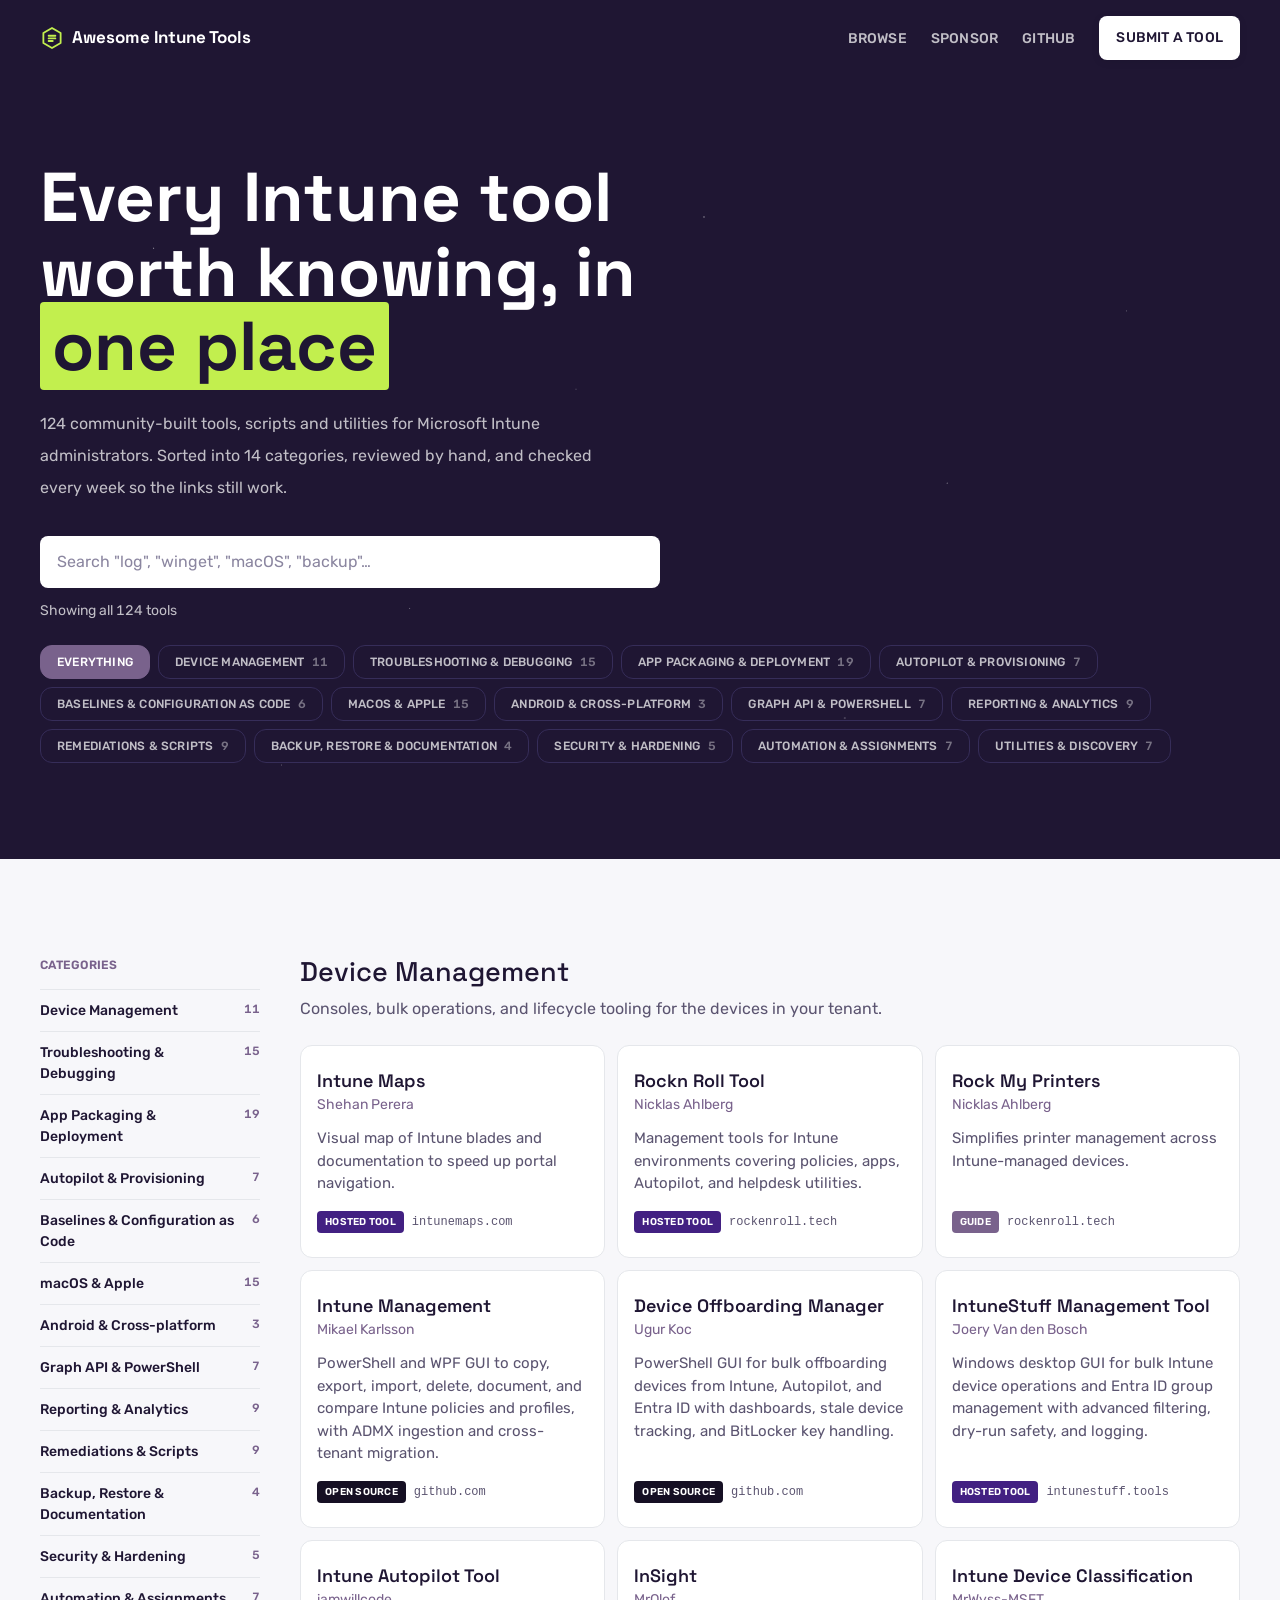
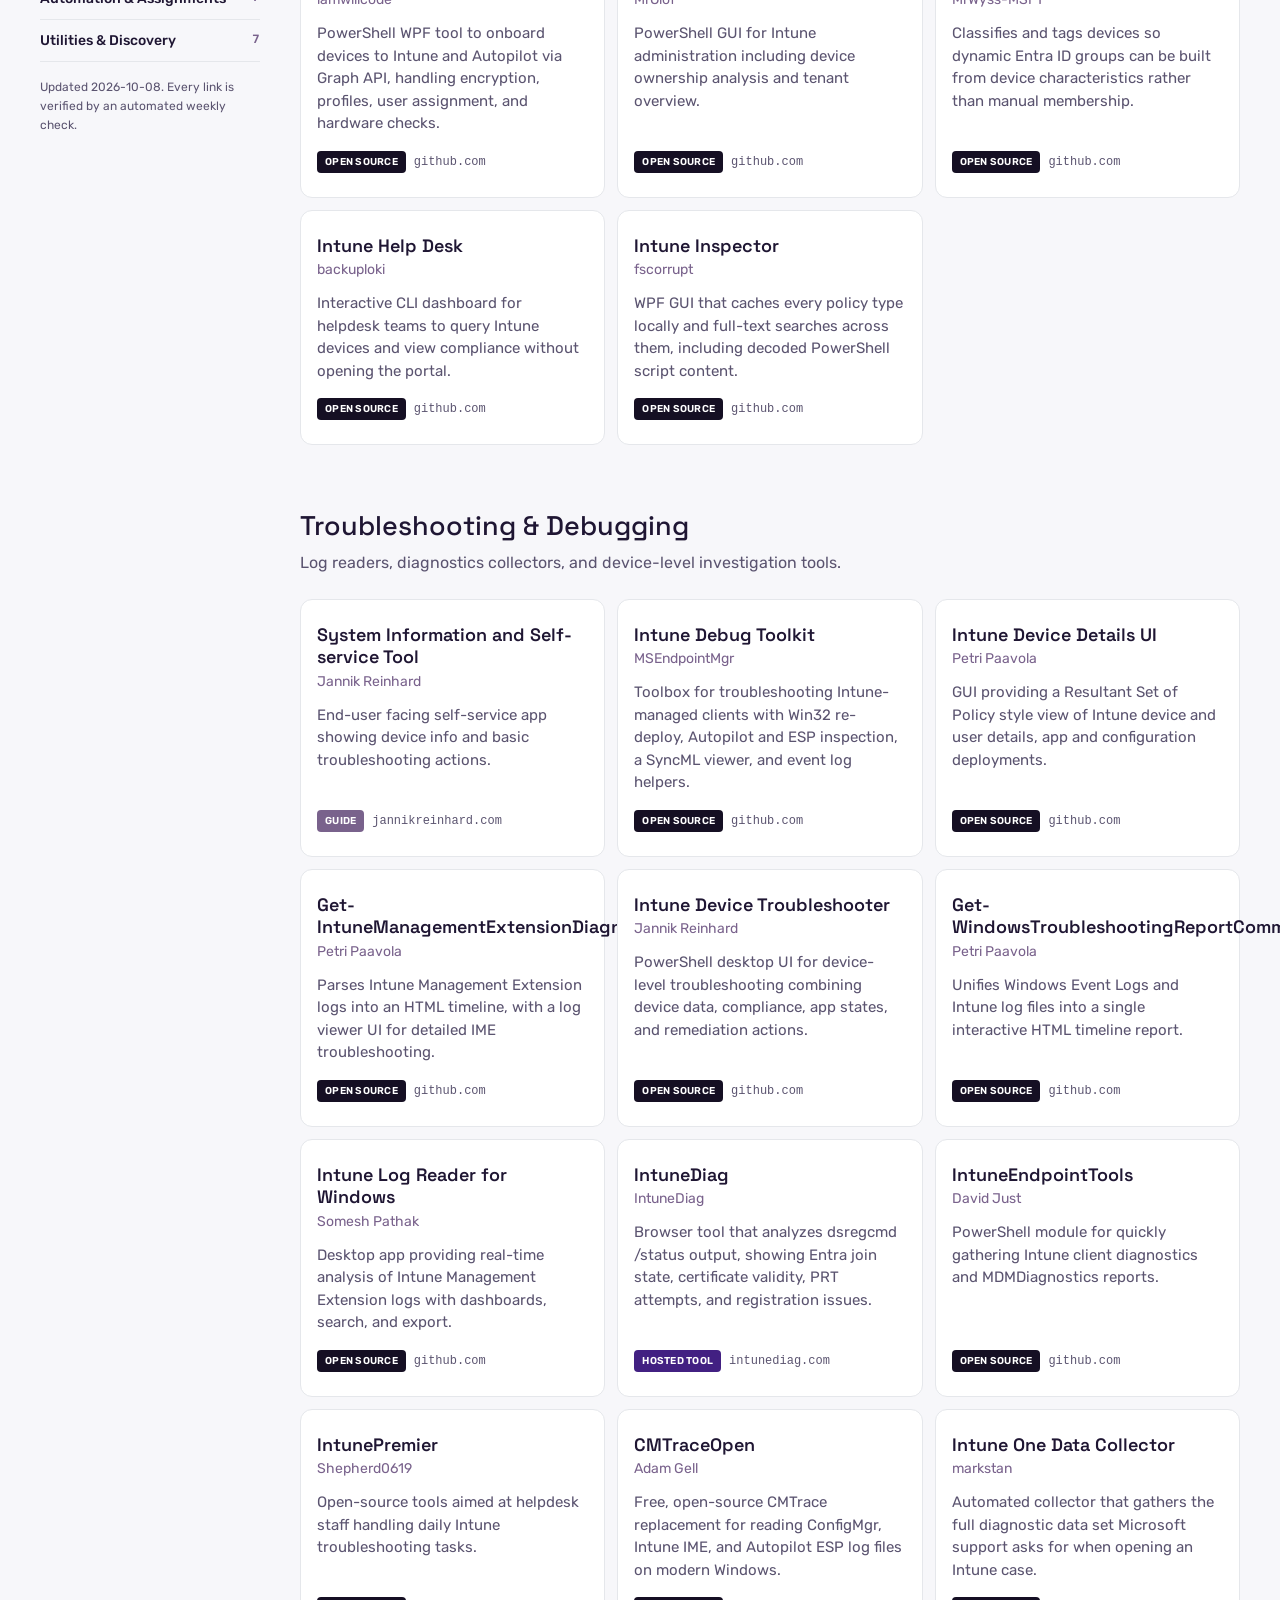
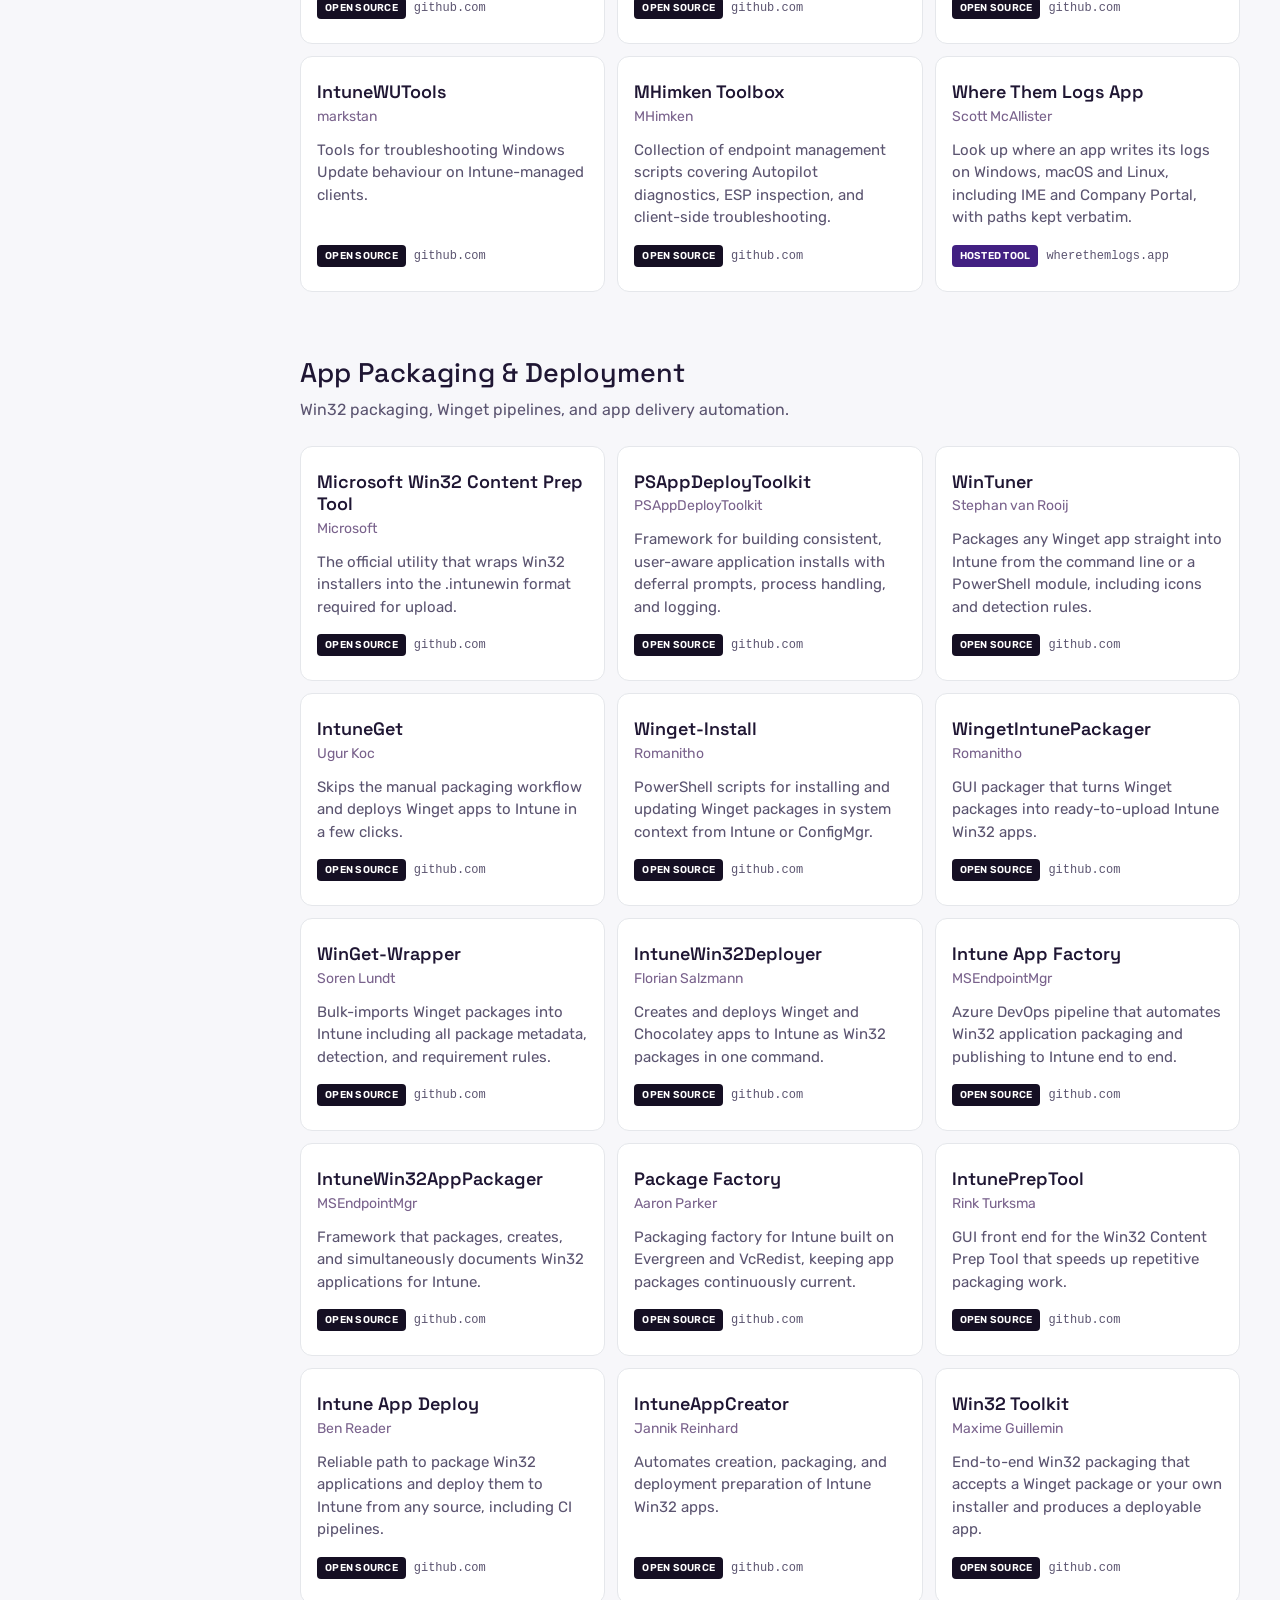
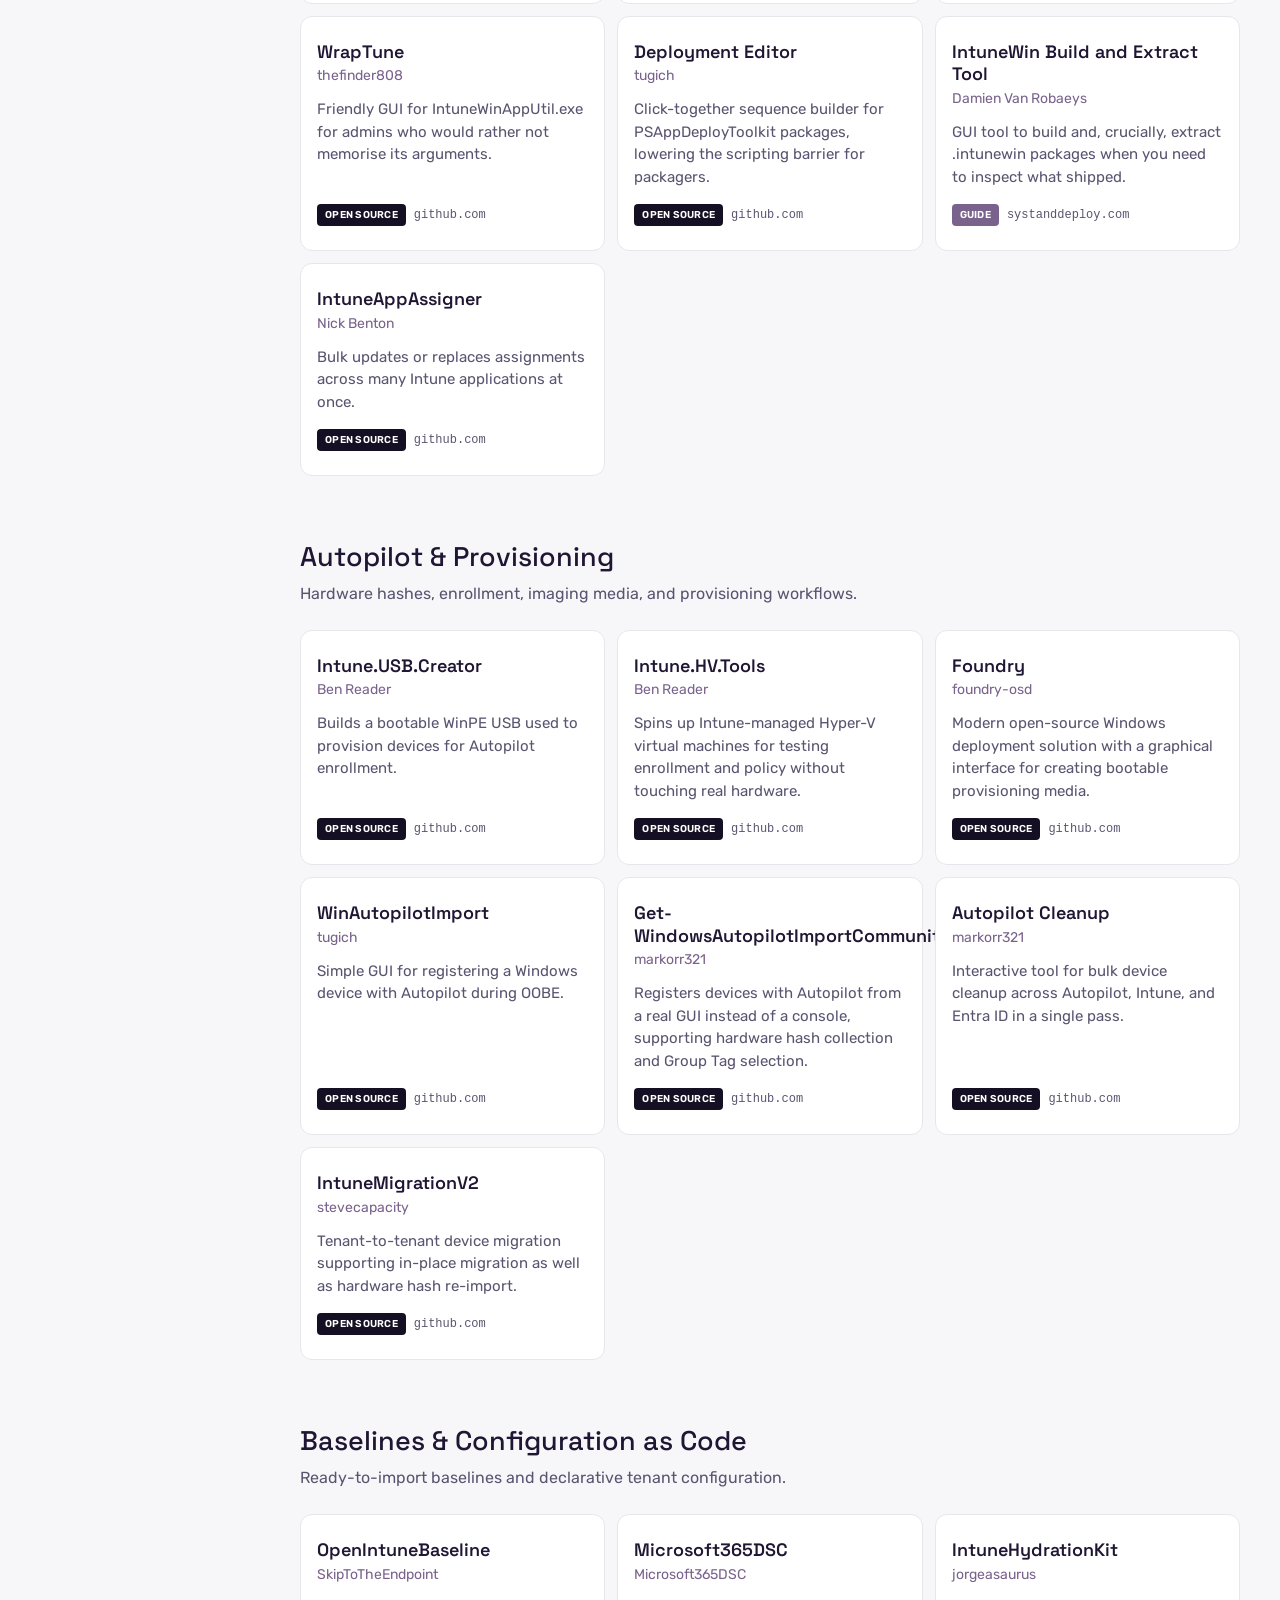
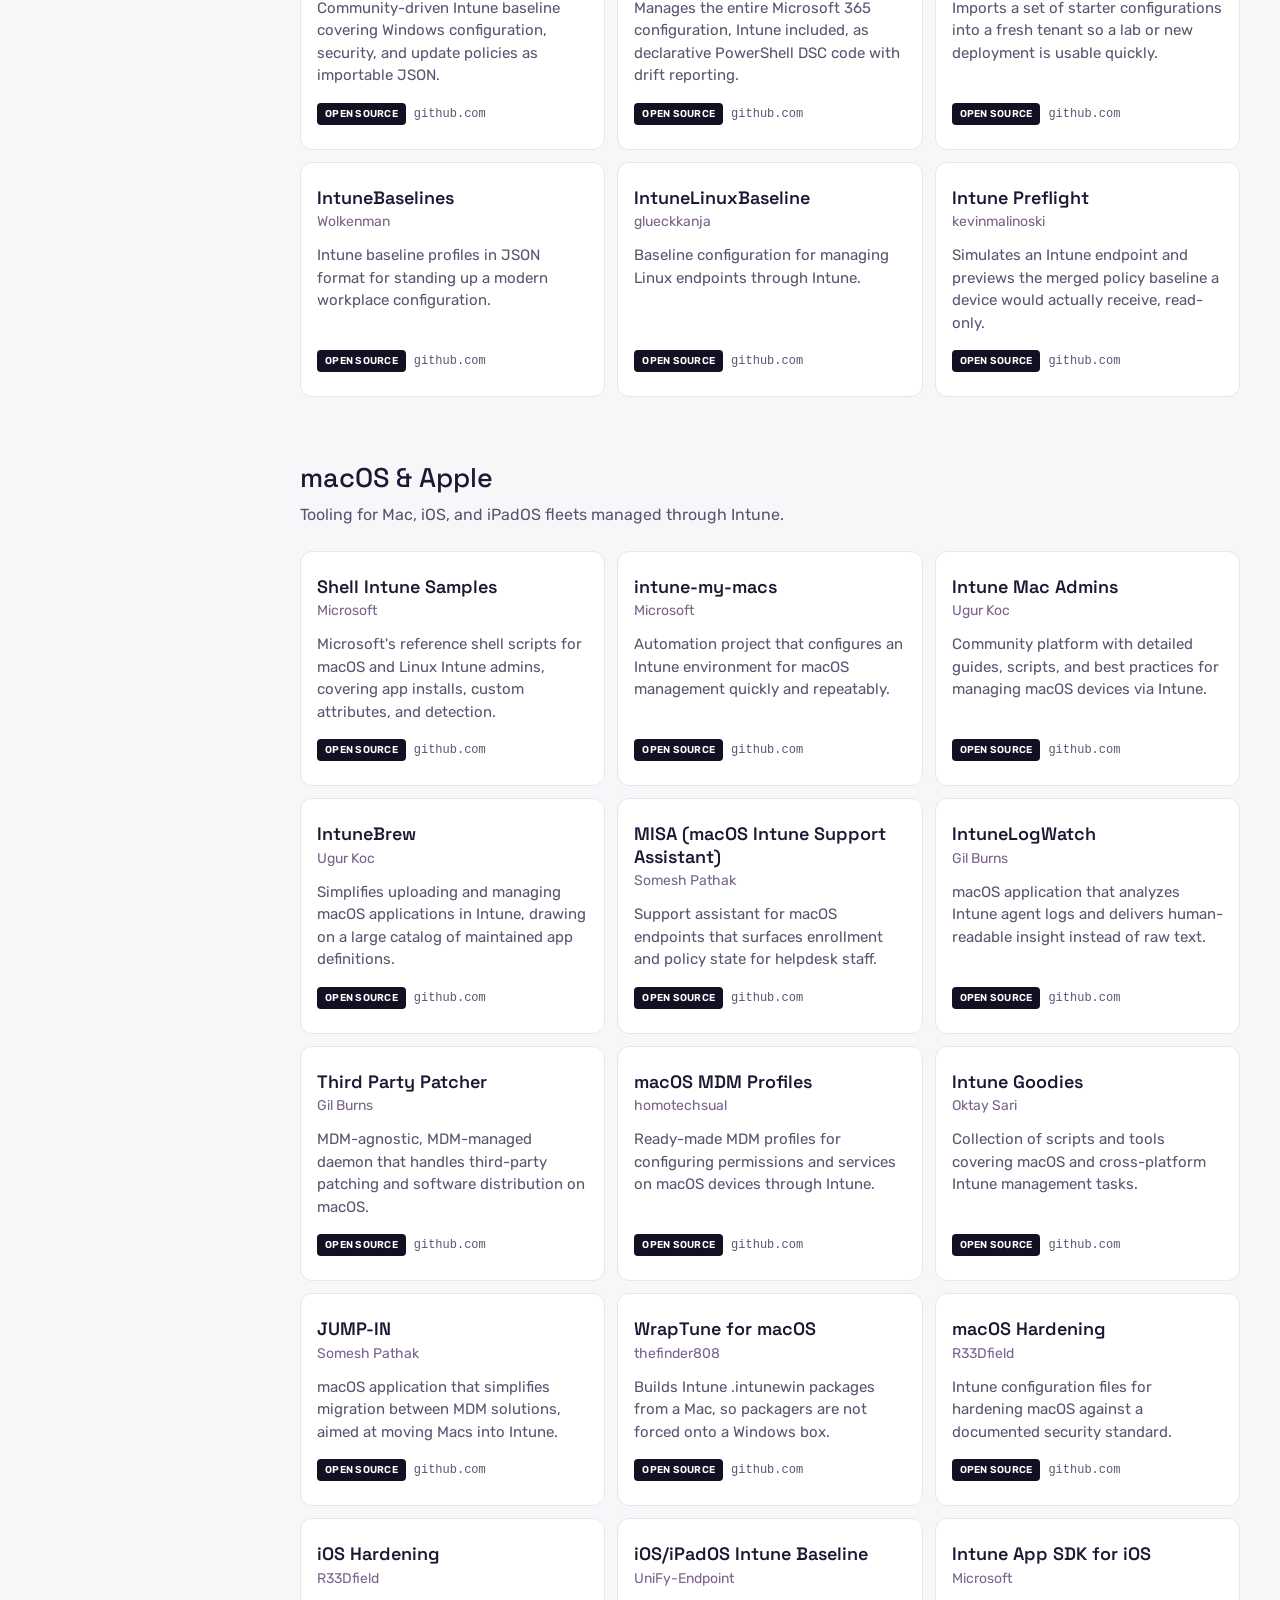
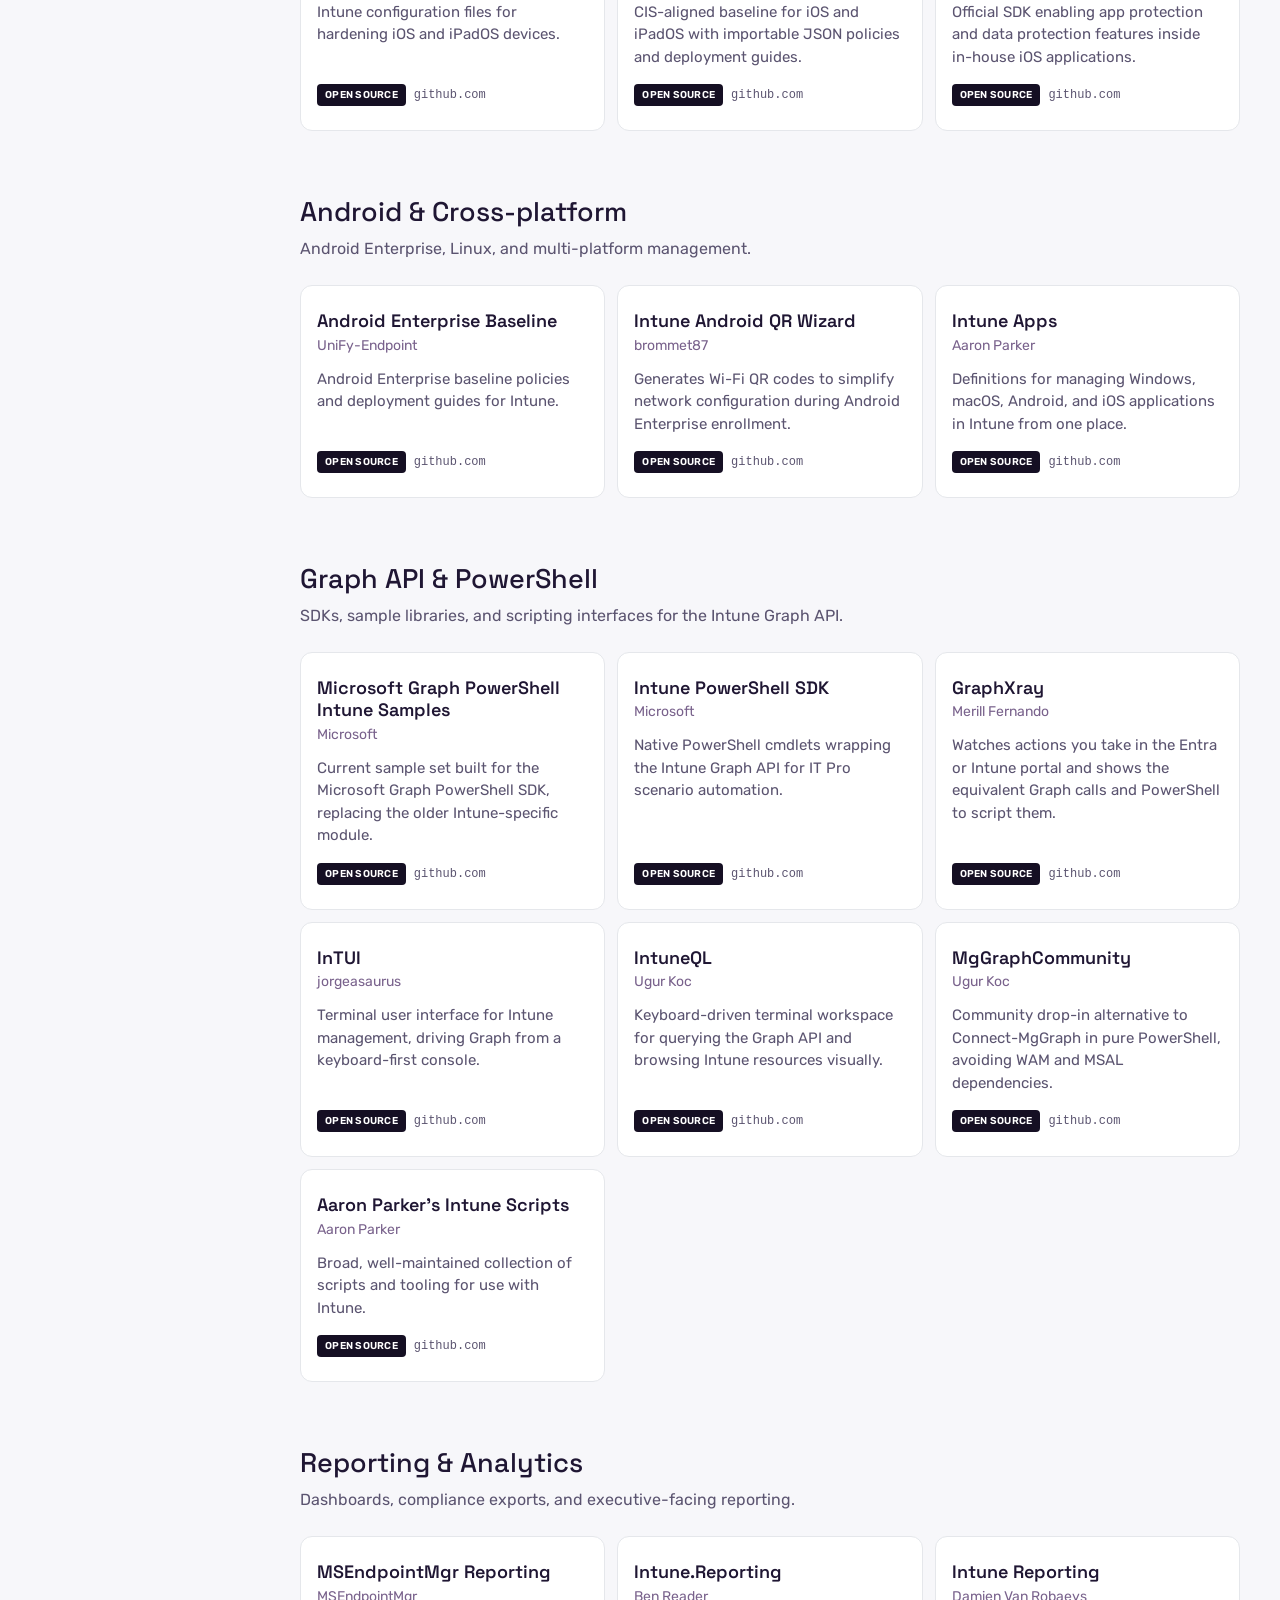
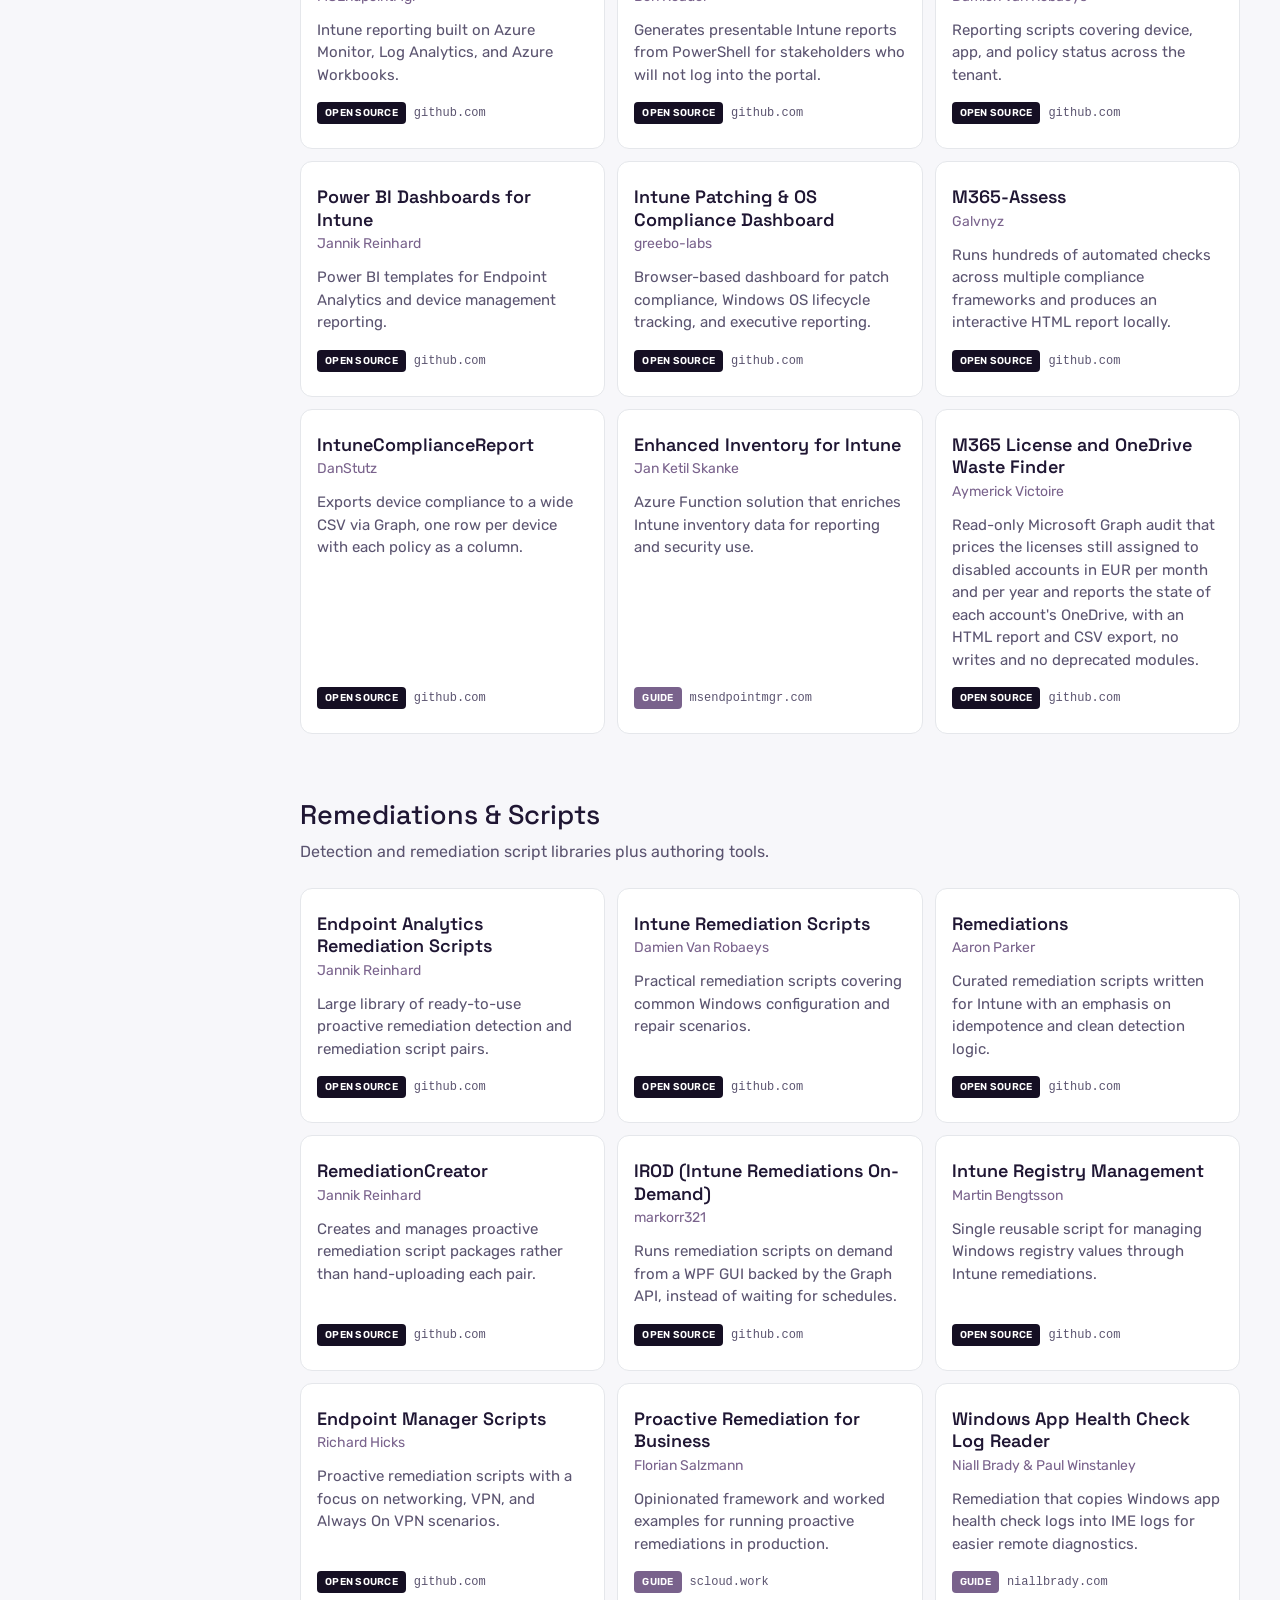
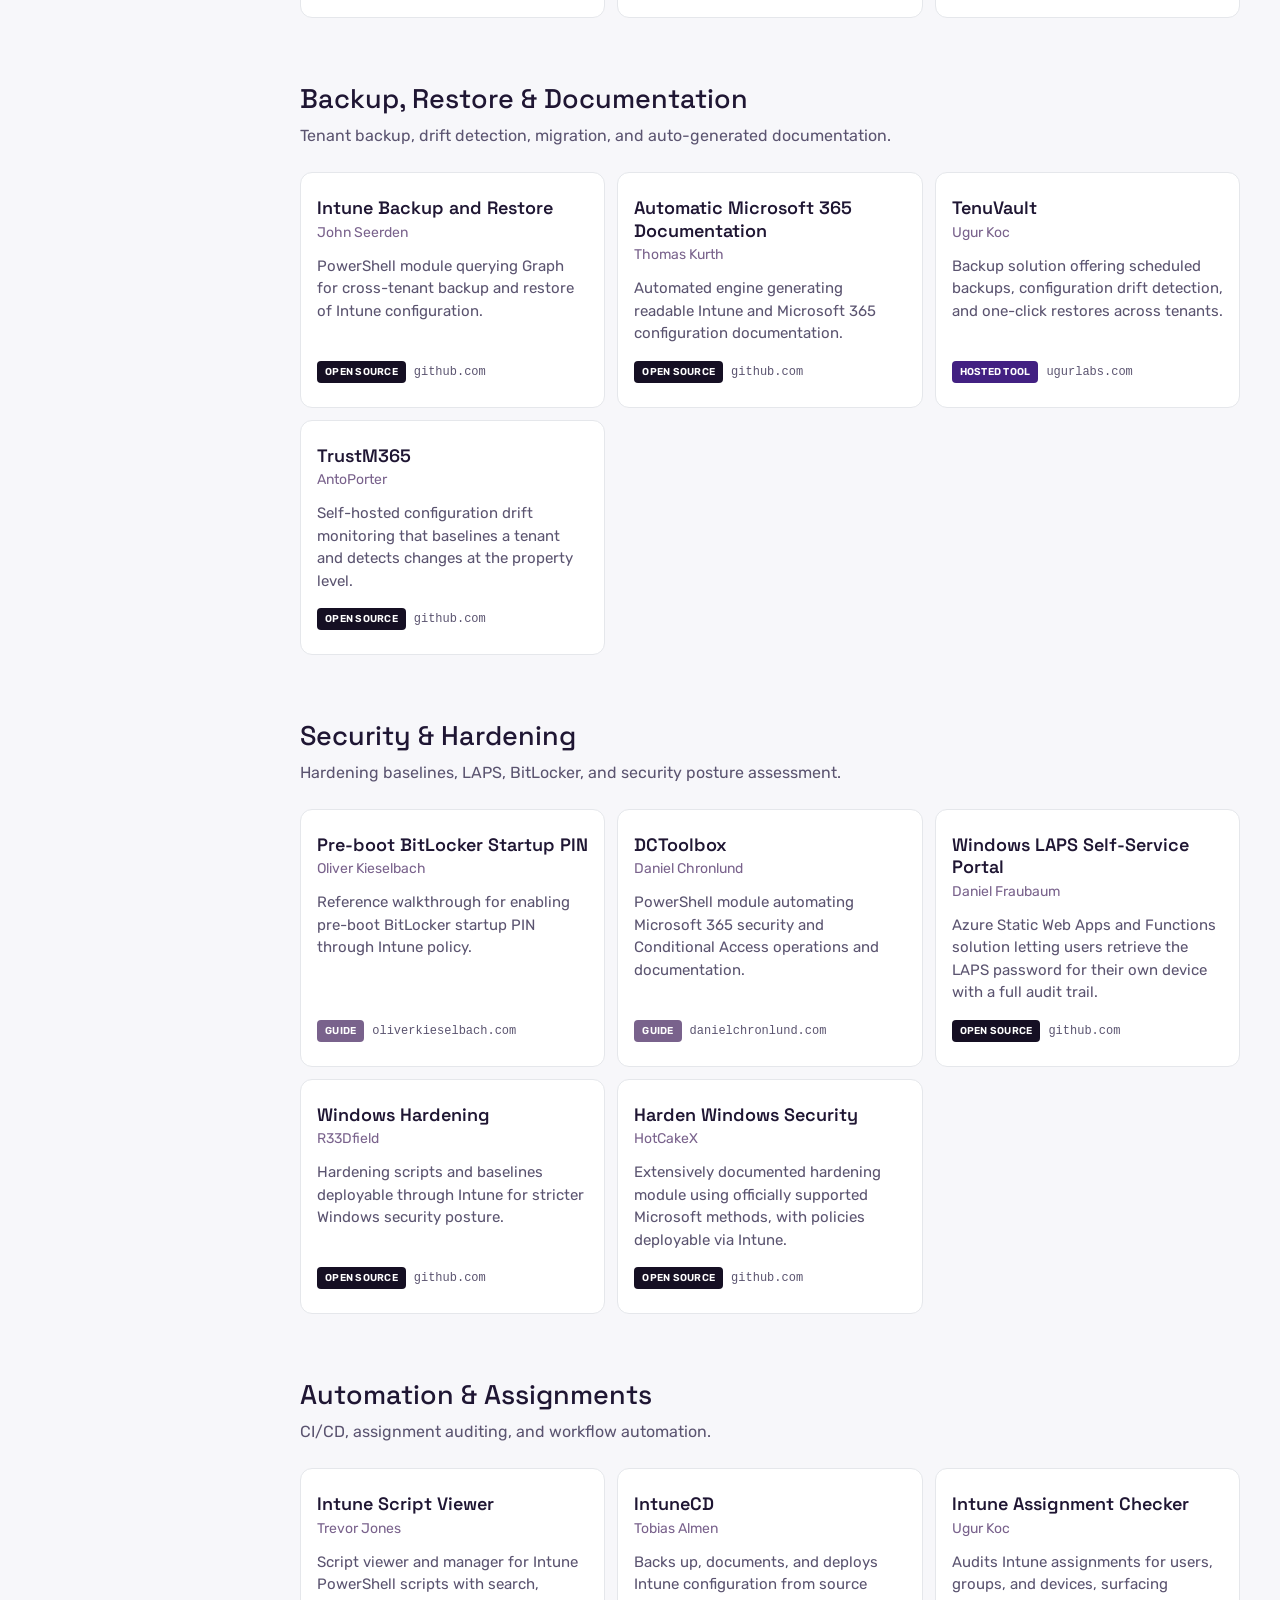
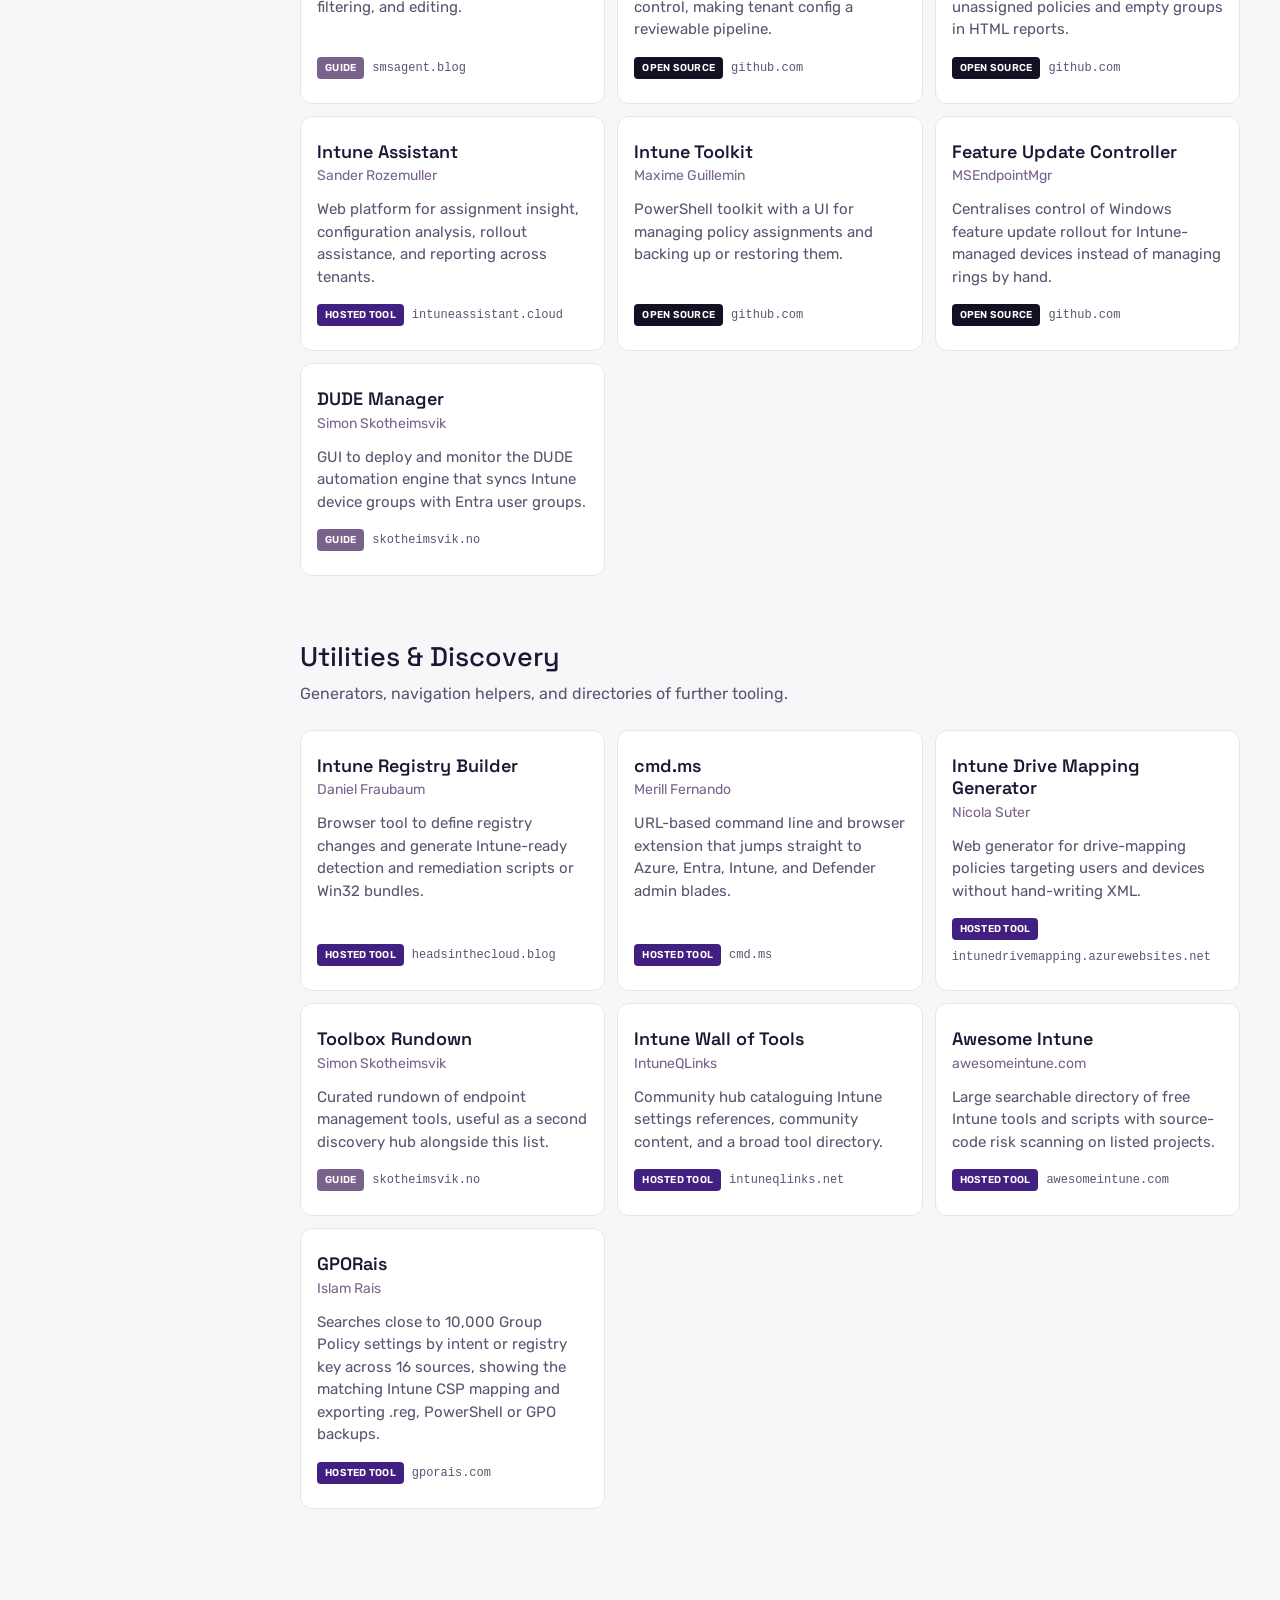
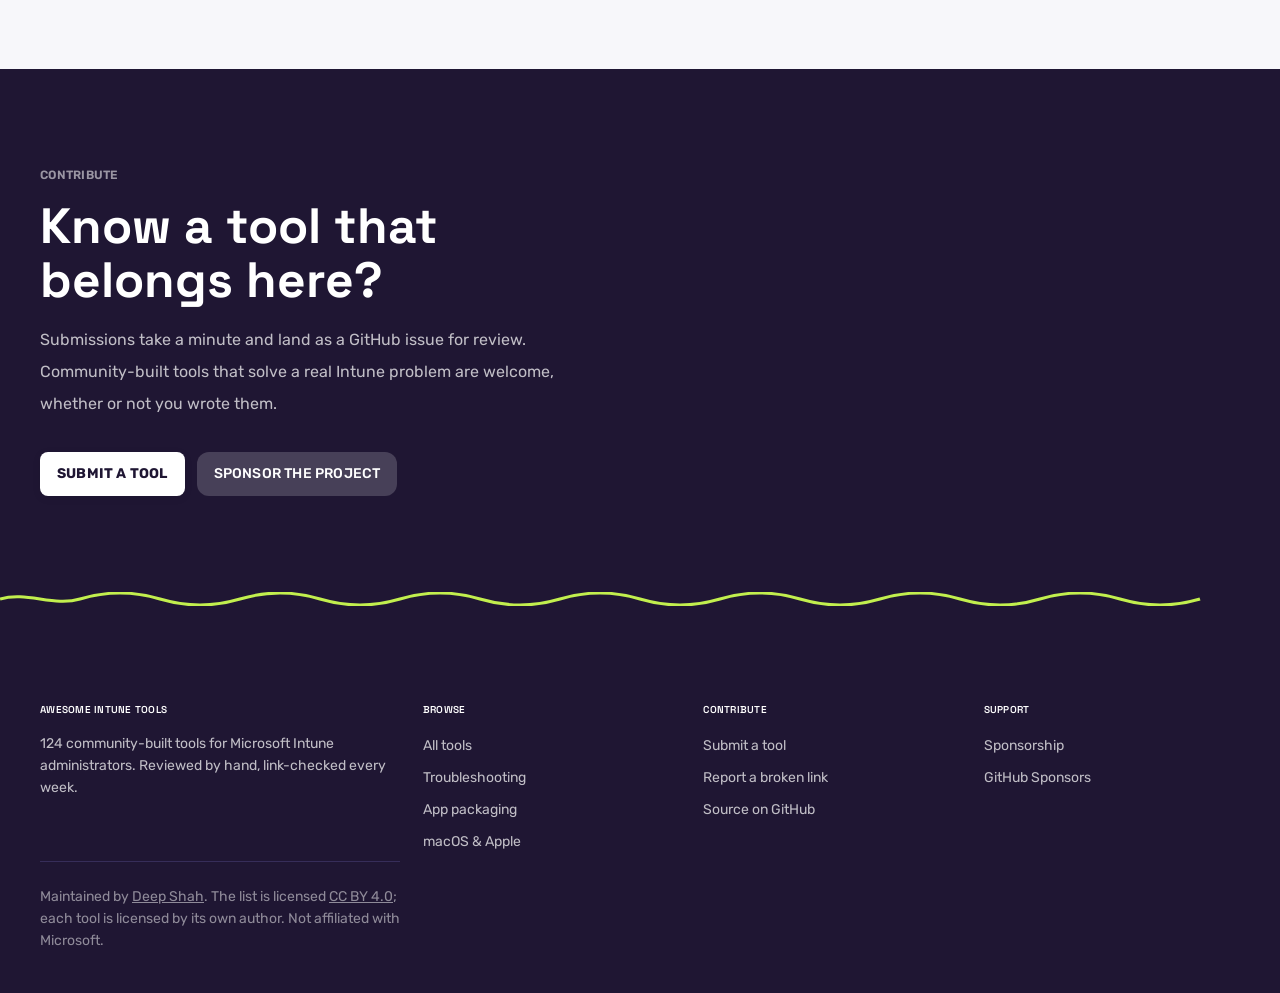
==== docs/index.html @ 8e79d191 "Rebuild site and README from tools.json" ====
<!DOCTYPE html>
<html lang="en">
<head>
<meta charset="utf-8">
<meta name="viewport" content="width=device-width, initial-scale=1">
<title>Awesome Intune Tools — 124 free tools and scripts for Microsoft Intune admins</title>
<meta name="description" content="A searchable directory of 124 free, community-built Microsoft Intune tools: troubleshooting, app packaging, Autopilot, reporting, security baselines, macOS and Graph API automation.">
<link rel="canonical" href="https://deepshah0308.github.io/awesome-intunetools/">
<meta name="robots" content="index, follow, max-image-preview:large, max-snippet:-1">
<meta name="author" content="Deep Shah">
<meta property="og:type" content="website">
<meta property="og:site_name" content="Awesome Intune Tools">
<meta property="og:title" content="Awesome Intune Tools — 124 free tools and scripts for Microsoft Intune admins">
<meta property="og:description" content="A searchable directory of 124 free, community-built Microsoft Intune tools: troubleshooting, app packaging, Autopilot, reporting, security baselines, macOS and Graph API automation.">
<meta property="og:url" content="https://deepshah0308.github.io/awesome-intunetools/">
<meta property="og:image" content="https://deepshah0308.github.io/awesome-intunetools/og-image.svg">
<meta name="twitter:card" content="summary_large_image">
<meta name="twitter:title" content="Awesome Intune Tools — 124 free tools and scripts for Microsoft Intune admins">
<meta name="twitter:description" content="A searchable directory of 124 free, community-built Microsoft Intune tools: troubleshooting, app packaging, Autopilot, reporting, security baselines, macOS and Graph API automation.">
<meta name="twitter:image" content="https://deepshah0308.github.io/awesome-intunetools/og-image.svg">
<meta name="theme-color" content="#1F1633">
<link rel="icon" href="favicon.svg" type="image/svg+xml">
<link rel="preconnect" href="https://fonts.googleapis.com">
<link rel="preconnect" href="https://fonts.gstatic.com" crossorigin>
<link href="https://fonts.googleapis.com/css2?family=Rubik:wght@400;500;600;700&family=Space+Grotesk:wght@500;600;700&display=swap" rel="stylesheet">
<link rel="stylesheet" href="style.css">
<script type="application/ld+json">{"@context":"https://schema.org","@type":"WebSite","name":"Awesome Intune Tools","url":"https://deepshah0308.github.io/awesome-intunetools/","description":"A curated directory of community tools, scripts and utilities for Microsoft Intune administrators.","inLanguage":"en"}</script>
<script type="application/ld+json">{"@context":"https://schema.org","@type":"CollectionPage","name":"Awesome Intune Tools","url":"https://deepshah0308.github.io/awesome-intunetools/","description":"A curated directory of community tools, scripts and utilities for Microsoft Intune administrators.","dateModified":"2026-10-08","license":"https://creativecommons.org/licenses/by/4.0/","mainEntity":{"@type":"ItemList","name":"124 Microsoft Intune tools","numberOfItems":124,"itemListElement":[{"@type":"ListItem","position":1,"item":{"@type":"SoftwareApplication","name":"Intune Maps","description":"Visual map of Intune blades and documentation to speed up portal navigation.","url":"https://intunemaps.com/","applicationCategory":"DeveloperApplication","applicationSubCategory":"Device Management","operatingSystem":"Windows, macOS, iOS, Android","author":{"@type":"Person","name":"Shehan Perera"},"offers":{"@type":"Offer","price":"0","priceCurrency":"USD"}}},{"@type":"ListItem","position":2,"item":{"@type":"SoftwareApplication","name":"Rockn Roll Tool","description":"Management tools for Intune environments covering policies, apps, Autopilot, and helpdesk utilities.","url":"https://www.rockenroll.tech/","applicationCategory":"DeveloperApplication","applicationSubCategory":"Device Management","operatingSystem":"Windows, macOS, iOS, Android","author":{"@type":"Person","name":"Nicklas Ahlberg"},"offers":{"@type":"Offer","price":"0","priceCurrency":"USD"}}},{"@type":"ListItem","position":3,"item":{"@type":"SoftwareApplication","name":"Rock My Printers","description":"Simplifies printer management across Intune-managed devices.","url":"https://www.rockenroll.tech/2023/03/14/rock-my-printers/","applicationCategory":"DeveloperApplication","applicationSubCategory":"Device Management","operatingSystem":"Windows, macOS, iOS, Android","author":{"@type":"Person","name":"Nicklas Ahlberg"},"offers":{"@type":"Offer","price":"0","priceCurrency":"USD"}}},{"@type":"ListItem","position":4,"item":{"@type":"SoftwareApplication","name":"Intune Management","description":"PowerShell and WPF GUI to copy, export, import, delete, document, and compare Intune policies and profiles, with ADMX ingestion and cross-tenant migration.","url":"https://github.com/Micke-K/IntuneManagement","applicationCategory":"DeveloperApplication","applicationSubCategory":"Device Management","operatingSystem":"Windows, macOS, iOS, Android","author":{"@type":"Person","name":"Mikael Karlsson"},"offers":{"@type":"Offer","price":"0","priceCurrency":"USD"}}},{"@type":"ListItem","position":5,"item":{"@type":"SoftwareApplication","name":"Device Offboarding Manager","description":"PowerShell GUI for bulk offboarding devices from Intune, Autopilot, and Entra ID with dashboards, stale device tracking, and BitLocker key handling.","url":"https://github.com/ugurkocde/DeviceOffboardingManager","applicationCategory":"DeveloperApplication","applicationSubCategory":"Device Management","operatingSystem":"Windows, macOS, iOS, Android","author":{"@type":"Person","name":"Ugur Koc"},"offers":{"@type":"Offer","price":"0","priceCurrency":"USD"}}},{"@type":"ListItem","position":6,"item":{"@type":"SoftwareApplication","name":"IntuneStuff Management Tool","description":"Windows desktop GUI for bulk Intune device operations and Entra ID group management with advanced filtering, dry-run safety, and logging.","url":"https://intunestuff.tools/","applicationCategory":"DeveloperApplication","applicationSubCategory":"Device Management","operatingSystem":"Windows, macOS, iOS, Android","author":{"@type":"Person","name":"Joery Van den Bosch"},"offers":{"@type":"Offer","price":"0","priceCurrency":"USD"}}},{"@type":"ListItem","position":7,"item":{"@type":"SoftwareApplication","name":"Intune Autopilot Tool","description":"PowerShell WPF tool to onboard devices to Intune and Autopilot via Graph API, handling encryption, profiles, user assignment, and hardware checks.","url":"https://github.com/iamwillcode/Intune-Autopilot-Tool","applicationCategory":"DeveloperApplication","applicationSubCategory":"Device Management","operatingSystem":"Windows, macOS, iOS, Android","author":{"@type":"Person","name":"iamwillcode"},"offers":{"@type":"Offer","price":"0","priceCurrency":"USD"}}},{"@type":"ListItem","position":8,"item":{"@type":"SoftwareApplication","name":"InSight","description":"PowerShell GUI for Intune administration including device ownership analysis and tenant overview.","url":"https://github.com/MrOlof/InSight","applicationCategory":"DeveloperApplication","applicationSubCategory":"Device Management","operatingSystem":"Windows, macOS, iOS, Android","author":{"@type":"Person","name":"MrOlof"},"offers":{"@type":"Offer","price":"0","priceCurrency":"USD"}}},{"@type":"ListItem","position":9,"item":{"@type":"SoftwareApplication","name":"Intune Device Classification","description":"Classifies and tags devices so dynamic Entra ID groups can be built from device characteristics rather than manual membership.","url":"https://github.com/MrWyss-MSFT/IntuneDeviceClassification","applicationCategory":"DeveloperApplication","applicationSubCategory":"Device Management","operatingSystem":"Windows, macOS, iOS, Android","author":{"@type":"Person","name":"MrWyss-MSFT"},"offers":{"@type":"Offer","price":"0","priceCurrency":"USD"}}},{"@type":"ListItem","position":10,"item":{"@type":"SoftwareApplication","name":"Intune Help Desk","description":"Interactive CLI dashboard for helpdesk teams to query Intune devices and view compliance without opening the portal.","url":"https://github.com/backuploki/Intune-Help-Desk","applicationCategory":"DeveloperApplication","applicationSubCategory":"Device Management","operatingSystem":"Windows, macOS, iOS, Android","author":{"@type":"Person","name":"backuploki"},"offers":{"@type":"Offer","price":"0","priceCurrency":"USD"}}},{"@type":"ListItem","position":11,"item":{"@type":"SoftwareApplication","name":"System Information and Self-service Tool","description":"End-user facing self-service app showing device info and basic troubleshooting actions.","url":"https://jannikreinhard.com/2023/01/01/system-information-and-self-service-tool/","applicationCategory":"DeveloperApplication","applicationSubCategory":"Troubleshooting & Debugging","operatingSystem":"Windows, macOS, iOS, Android","author":{"@type":"Person","name":"Jannik Reinhard"},"offers":{"@type":"Offer","price":"0","priceCurrency":"USD"}}},{"@type":"ListItem","position":12,"item":{"@type":"SoftwareApplication","name":"Intune Debug Toolkit","description":"Toolbox for troubleshooting Intune-managed clients with Win32 re-deploy, Autopilot and ESP inspection, a SyncML viewer, and event log helpers.","url":"https://github.com/MSEndpointMgr/IntuneDebugToolkit","applicationCategory":"DeveloperApplication","applicationSubCategory":"Troubleshooting & Debugging","operatingSystem":"Windows, macOS, iOS, Android","author":{"@type":"Person","name":"MSEndpointMgr"},"offers":{"@type":"Offer","price":"0","priceCurrency":"USD"}}},{"@type":"ListItem","position":13,"item":{"@type":"SoftwareApplication","name":"Intune Device Details UI","description":"GUI providing a Resultant Set of Policy style view of Intune device and user details, app and configuration deployments.","url":"https://github.com/petripaavola/IntuneDeviceDetailsGUI","applicationCategory":"DeveloperApplication","applicationSubCategory":"Troubleshooting & Debugging","operatingSystem":"Windows, macOS, iOS, Android","author":{"@type":"Person","name":"Petri Paavola"},"offers":{"@type":"Offer","price":"0","priceCurrency":"USD"}}},{"@type":"ListItem","position":14,"item":{"@type":"SoftwareApplication","name":"Get-IntuneManagementExtensionDiagnostics","description":"Parses Intune Management Extension logs into an HTML timeline, with a log viewer UI for detailed IME troubleshooting.","url":"https://github.com/petripaavola/Get-IntuneManagementExtensionDiagnostics","applicationCategory":"DeveloperApplication","applicationSubCategory":"Troubleshooting & Debugging","operatingSystem":"Windows, macOS, iOS, Android","author":{"@type":"Person","name":"Petri Paavola"},"offers":{"@type":"Offer","price":"0","priceCurrency":"USD"}}},{"@type":"ListItem","position":15,"item":{"@type":"SoftwareApplication","name":"Intune Device Troubleshooter","description":"PowerShell desktop UI for device-level troubleshooting combining device data, compliance, app states, and remediation actions.","url":"https://github.com/JayRHa/IntuneDeviceTroubleshooter","applicationCategory":"DeveloperApplication","applicationSubCategory":"Troubleshooting & Debugging","operatingSystem":"Windows, macOS, iOS, Android","author":{"@type":"Person","name":"Jannik Reinhard"},"offers":{"@type":"Offer","price":"0","priceCurrency":"USD"}}},{"@type":"ListItem","position":16,"item":{"@type":"SoftwareApplication","name":"Get-WindowsTroubleshootingReportCommunity","description":"Unifies Windows Event Logs and Intune log files into a single interactive HTML timeline report.","url":"https://github.com/petripaavola/Get-WindowsTroubleshootingReportCommunity","applicationCategory":"DeveloperApplication","applicationSubCategory":"Troubleshooting & Debugging","operatingSystem":"Windows, macOS, iOS, Android","author":{"@type":"Person","name":"Petri Paavola"},"offers":{"@type":"Offer","price":"0","priceCurrency":"USD"}}},{"@type":"ListItem","position":17,"item":{"@type":"SoftwareApplication","name":"Intune Log Reader for Windows","description":"Desktop app providing real-time analysis of Intune Management Extension logs with dashboards, search, and export.","url":"https://github.com/pathaksomesh06/Intune-Log-Reader-for-Windows","applicationCategory":"DeveloperApplication","applicationSubCategory":"Troubleshooting & Debugging","operatingSystem":"Windows, macOS, iOS, Android","author":{"@type":"Person","name":"Somesh Pathak"},"offers":{"@type":"Offer","price":"0","priceCurrency":"USD"}}},{"@type":"ListItem","position":18,"item":{"@type":"SoftwareApplication","name":"IntuneDiag","description":"Browser tool that analyzes dsregcmd /status output, showing Entra join state, certificate validity, PRT attempts, and registration issues.","url":"https://www.intunediag.com/","applicationCategory":"DeveloperApplication","applicationSubCategory":"Troubleshooting & Debugging","operatingSystem":"Windows, macOS, iOS, Android","author":{"@type":"Person","name":"IntuneDiag"},"offers":{"@type":"Offer","price":"0","priceCurrency":"USD"}}},{"@type":"ListItem","position":19,"item":{"@type":"SoftwareApplication","name":"IntuneEndpointTools","description":"PowerShell module for quickly gathering Intune client diagnostics and MDMDiagnostics reports.","url":"https://github.com/djust270/IntuneEndpointTools","applicationCategory":"DeveloperApplication","applicationSubCategory":"Troubleshooting & Debugging","operatingSystem":"Windows, macOS, iOS, Android","author":{"@type":"Person","name":"David Just"},"offers":{"@type":"Offer","price":"0","priceCurrency":"USD"}}},{"@type":"ListItem","position":20,"item":{"@type":"SoftwareApplication","name":"IntunePremier","description":"Open-source tools aimed at helpdesk staff handling daily Intune troubleshooting tasks.","url":"https://github.com/Shepherd0619/IntunePremier","applicationCategory":"DeveloperApplication","applicationSubCategory":"Troubleshooting & Debugging","operatingSystem":"Windows, macOS, iOS, Android","author":{"@type":"Person","name":"Shepherd0619"},"offers":{"@type":"Offer","price":"0","priceCurrency":"USD"}}},{"@type":"ListItem","position":21,"item":{"@type":"SoftwareApplication","name":"CMTraceOpen","description":"Free, open-source CMTrace replacement for reading ConfigMgr, Intune IME, and Autopilot ESP log files on modern Windows.","url":"https://github.com/adamgell/cmtraceopen","applicationCategory":"DeveloperApplication","applicationSubCategory":"Troubleshooting & Debugging","operatingSystem":"Windows, macOS, iOS, Android","author":{"@type":"Person","name":"Adam Gell"},"offers":{"@type":"Offer","price":"0","priceCurrency":"USD"}}},{"@type":"ListItem","position":22,"item":{"@type":"SoftwareApplication","name":"Intune One Data Collector","description":"Automated collector that gathers the full diagnostic data set Microsoft support asks for when opening an Intune case.","url":"https://github.com/markstan/IntuneOneDataCollector","applicationCategory":"DeveloperApplication","applicationSubCategory":"Troubleshooting & Debugging","operatingSystem":"Windows, macOS, iOS, Android","author":{"@type":"Person","name":"markstan"},"offers":{"@type":"Offer","price":"0","priceCurrency":"USD"}}},{"@type":"ListItem","position":23,"item":{"@type":"SoftwareApplication","name":"IntuneWUTools","description":"Tools for troubleshooting Windows Update behaviour on Intune-managed clients.","url":"https://github.com/markstan/IntuneWUTools","applicationCategory":"DeveloperApplication","applicationSubCategory":"Troubleshooting & Debugging","operatingSystem":"Windows, macOS, iOS, Android","author":{"@type":"Person","name":"markstan"},"offers":{"@type":"Offer","price":"0","priceCurrency":"USD"}}},{"@type":"ListItem","position":24,"item":{"@type":"SoftwareApplication","name":"MHimken Toolbox","description":"Collection of endpoint management scripts covering Autopilot diagnostics, ESP inspection, and client-side troubleshooting.","url":"https://github.com/MHimken/toolbox","applicationCategory":"DeveloperApplication","applicationSubCategory":"Troubleshooting & Debugging","operatingSystem":"Windows, macOS, iOS, Android","author":{"@type":"Person","name":"MHimken"},"offers":{"@type":"Offer","price":"0","priceCurrency":"USD"}}},{"@type":"ListItem","position":25,"item":{"@type":"SoftwareApplication","name":"Microsoft Win32 Content Prep Tool","description":"The official utility that wraps Win32 installers into the .intunewin format required for upload.","url":"https://github.com/microsoft/Microsoft-Win32-Content-Prep-Tool","applicationCategory":"DeveloperApplication","applicationSubCategory":"App Packaging & Deployment","operatingSystem":"Windows, macOS, iOS, Android","author":{"@type":"Person","name":"Microsoft"},"offers":{"@type":"Offer","price":"0","priceCurrency":"USD"}}},{"@type":"ListItem","position":26,"item":{"@type":"SoftwareApplication","name":"PSAppDeployToolkit","description":"Framework for building consistent, user-aware application installs with deferral prompts, process handling, and logging.","url":"https://github.com/PSAppDeployToolkit/PSAppDeployToolkit","applicationCategory":"DeveloperApplication","applicationSubCategory":"App Packaging & Deployment","operatingSystem":"Windows, macOS, iOS, Android","author":{"@type":"Person","name":"PSAppDeployToolkit"},"offers":{"@type":"Offer","price":"0","priceCurrency":"USD"}}},{"@type":"ListItem","position":27,"item":{"@type":"SoftwareApplication","name":"WinTuner","description":"Packages any Winget app straight into Intune from the command line or a PowerShell module, including icons and detection rules.","url":"https://github.com/svrooij/WinTuner","applicationCategory":"DeveloperApplication","applicationSubCategory":"App Packaging & Deployment","operatingSystem":"Windows, macOS, iOS, Android","author":{"@type":"Person","name":"Stephan van Rooij"},"offers":{"@type":"Offer","price":"0","priceCurrency":"USD"}}},{"@type":"ListItem","position":28,"item":{"@type":"SoftwareApplication","name":"IntuneGet","description":"Skips the manual packaging workflow and deploys Winget apps to Intune in a few clicks.","url":"https://github.com/ugurkocde/IntuneGet","applicationCategory":"DeveloperApplication","applicationSubCategory":"App Packaging & Deployment","operatingSystem":"Windows, macOS, iOS, Android","author":{"@type":"Person","name":"Ugur Koc"},"offers":{"@type":"Offer","price":"0","priceCurrency":"USD"}}},{"@type":"ListItem","position":29,"item":{"@type":"SoftwareApplication","name":"Winget-Install","description":"PowerShell scripts for installing and updating Winget packages in system context from Intune or ConfigMgr.","url":"https://github.com/Romanitho/Winget-Install","applicationCategory":"DeveloperApplication","applicationSubCategory":"App Packaging & Deployment","operatingSystem":"Windows, macOS, iOS, Android","author":{"@type":"Person","name":"Romanitho"},"offers":{"@type":"Offer","price":"0","priceCurrency":"USD"}}},{"@type":"ListItem","position":30,"item":{"@type":"SoftwareApplication","name":"WingetIntunePackager","description":"GUI packager that turns Winget packages into ready-to-upload Intune Win32 apps.","url":"https://github.com/Romanitho/WingetIntunePackager","applicationCategory":"DeveloperApplication","applicationSubCategory":"App Packaging & Deployment","operatingSystem":"Windows, macOS, iOS, Android","author":{"@type":"Person","name":"Romanitho"},"offers":{"@type":"Offer","price":"0","priceCurrency":"USD"}}},{"@type":"ListItem","position":31,"item":{"@type":"SoftwareApplication","name":"WinGet-Wrapper","description":"Bulk-imports Winget packages into Intune including all package metadata, detection, and requirement rules.","url":"https://github.com/SorenLundt/WinGet-Wrapper","applicationCategory":"DeveloperApplication","applicationSubCategory":"App Packaging & Deployment","operatingSystem":"Windows, macOS, iOS, Android","author":{"@type":"Person","name":"Soren Lundt"},"offers":{"@type":"Offer","price":"0","priceCurrency":"USD"}}},{"@type":"ListItem","position":32,"item":{"@type":"SoftwareApplication","name":"IntuneWin32Deployer","description":"Creates and deploys Winget and Chocolatey apps to Intune as Win32 packages in one command.","url":"https://github.com/FlorianSLZ/IntuneWin32Deployer","applicationCategory":"DeveloperApplication","applicationSubCategory":"App Packaging & Deployment","operatingSystem":"Windows, macOS, iOS, Android","author":{"@type":"Person","name":"Florian Salzmann"},"offers":{"@type":"Offer","price":"0","priceCurrency":"USD"}}},{"@type":"ListItem","position":33,"item":{"@type":"SoftwareApplication","name":"Intune App Factory","description":"Azure DevOps pipeline that automates Win32 application packaging and publishing to Intune end to end.","url":"https://github.com/MSEndpointMgr/IntuneAppFactory","applicationCategory":"DeveloperApplication","applicationSubCategory":"App Packaging & Deployment","operatingSystem":"Windows, macOS, iOS, Android","author":{"@type":"Person","name":"MSEndpointMgr"},"offers":{"@type":"Offer","price":"0","priceCurrency":"USD"}}},{"@type":"ListItem","position":34,"item":{"@type":"SoftwareApplication","name":"IntuneWin32AppPackager","description":"Framework that packages, creates, and simultaneously documents Win32 applications for Intune.","url":"https://github.com/MSEndpointMgr/IntuneWin32AppPackager","applicationCategory":"DeveloperApplication","applicationSubCategory":"App Packaging & Deployment","operatingSystem":"Windows, macOS, iOS, Android","author":{"@type":"Person","name":"MSEndpointMgr"},"offers":{"@type":"Offer","price":"0","priceCurrency":"USD"}}},{"@type":"ListItem","position":35,"item":{"@type":"SoftwareApplication","name":"Package Factory","description":"Packaging factory for Intune built on Evergreen and VcRedist, keeping app packages continuously current.","url":"https://github.com/aaronparker/packagefactory","applicationCategory":"DeveloperApplication","applicationSubCategory":"App Packaging & Deployment","operatingSystem":"Windows, macOS, iOS, Android","author":{"@type":"Person","name":"Aaron Parker"},"offers":{"@type":"Offer","price":"0","priceCurrency":"USD"}}},{"@type":"ListItem","position":36,"item":{"@type":"SoftwareApplication","name":"IntunePrepTool","description":"GUI front end for the Win32 Content Prep Tool that speeds up repetitive packaging work.","url":"https://github.com/rink-turksma/IntunePrepTool","applicationCategory":"DeveloperApplication","applicationSubCategory":"App Packaging & Deployment","operatingSystem":"Windows, macOS, iOS, Android","author":{"@type":"Person","name":"Rink Turksma"},"offers":{"@type":"Offer","price":"0","priceCurrency":"USD"}}},{"@type":"ListItem","position":37,"item":{"@type":"SoftwareApplication","name":"Intune App Deploy","description":"Reliable path to package Win32 applications and deploy them to Intune from any source, including CI pipelines.","url":"https://github.com/tabs-not-spaces/Intune-App-Deploy","applicationCategory":"DeveloperApplication","applicationSubCategory":"App Packaging & Deployment","operatingSystem":"Windows, macOS, iOS, Android","author":{"@type":"Person","name":"Ben Reader"},"offers":{"@type":"Offer","price":"0","priceCurrency":"USD"}}},{"@type":"ListItem","position":38,"item":{"@type":"SoftwareApplication","name":"IntuneAppCreator","description":"Automates creation, packaging, and deployment preparation of Intune Win32 apps.","url":"https://github.com/JayRHa/IntuneAppCreator","applicationCategory":"DeveloperApplication","applicationSubCategory":"App Packaging & Deployment","operatingSystem":"Windows, macOS, iOS, Android","author":{"@type":"Person","name":"Jannik Reinhard"},"offers":{"@type":"Offer","price":"0","priceCurrency":"USD"}}},{"@type":"ListItem","position":39,"item":{"@type":"SoftwareApplication","name":"Win32 Toolkit","description":"End-to-end Win32 packaging that accepts a Winget package or your own installer and produces a deployable app.","url":"https://github.com/MG-Cloudflow/win32-toolkit","applicationCategory":"DeveloperApplication","applicationSubCategory":"App Packaging & Deployment","operatingSystem":"Windows, macOS, iOS, Android","author":{"@type":"Person","name":"Maxime Guillemin"},"offers":{"@type":"Offer","price":"0","priceCurrency":"USD"}}},{"@type":"ListItem","position":40,"item":{"@type":"SoftwareApplication","name":"WrapTune","description":"Friendly GUI for IntuneWinAppUtil.exe for admins who would rather not memorise its arguments.","url":"https://github.com/thefinder808/WrapTune","applicationCategory":"DeveloperApplication","applicationSubCategory":"App Packaging & Deployment","operatingSystem":"Windows, macOS, iOS, Android","author":{"@type":"Person","name":"thefinder808"},"offers":{"@type":"Offer","price":"0","priceCurrency":"USD"}}},{"@type":"ListItem","position":41,"item":{"@type":"SoftwareApplication","name":"Deployment Editor","description":"Click-together sequence builder for PSAppDeployToolkit packages, lowering the scripting barrier for packagers.","url":"https://github.com/tugich/DeploymentEditor","applicationCategory":"DeveloperApplication","applicationSubCategory":"App Packaging & Deployment","operatingSystem":"Windows, macOS, iOS, Android","author":{"@type":"Person","name":"tugich"},"offers":{"@type":"Offer","price":"0","priceCurrency":"USD"}}},{"@type":"ListItem","position":42,"item":{"@type":"SoftwareApplication","name":"IntuneWin Build and Extract Tool","description":"GUI tool to build and, crucially, extract .intunewin packages when you need to inspect what shipped.","url":"https://www.systanddeploy.com/2023/05/intunewin-build-and-extract-tool-to.html","applicationCategory":"DeveloperApplication","applicationSubCategory":"App Packaging & Deployment","operatingSystem":"Windows, macOS, iOS, Android","author":{"@type":"Person","name":"Damien Van Robaeys"},"offers":{"@type":"Offer","price":"0","priceCurrency":"USD"}}},{"@type":"ListItem","position":43,"item":{"@type":"SoftwareApplication","name":"IntuneAppAssigner","description":"Bulk updates or replaces assignments across many Intune applications at once.","url":"https://github.com/ennnbeee/IntuneAppAssigner","applicationCategory":"DeveloperApplication","applicationSubCategory":"App Packaging & Deployment","operatingSystem":"Windows, macOS, iOS, Android","author":{"@type":"Person","name":"Nick Benton"},"offers":{"@type":"Offer","price":"0","priceCurrency":"USD"}}},{"@type":"ListItem","position":44,"item":{"@type":"SoftwareApplication","name":"Intune.USB.Creator","description":"Builds a bootable WinPE USB used to provision devices for Autopilot enrollment.","url":"https://github.com/tabs-not-spaces/Intune.USB.Creator","applicationCategory":"DeveloperApplication","applicationSubCategory":"Autopilot & Provisioning","operatingSystem":"Windows, macOS, iOS, Android","author":{"@type":"Person","name":"Ben Reader"},"offers":{"@type":"Offer","price":"0","priceCurrency":"USD"}}},{"@type":"ListItem","position":45,"item":{"@type":"SoftwareApplication","name":"Intune.HV.Tools","description":"Spins up Intune-managed Hyper-V virtual machines for testing enrollment and policy without touching real hardware.","url":"https://github.com/tabs-not-spaces/Intune.HV.Tools","applicationCategory":"DeveloperApplication","applicationSubCategory":"Autopilot & Provisioning","operatingSystem":"Windows, macOS, iOS, Android","author":{"@type":"Person","name":"Ben Reader"},"offers":{"@type":"Offer","price":"0","priceCurrency":"USD"}}},{"@type":"ListItem","position":46,"item":{"@type":"SoftwareApplication","name":"Foundry","description":"Modern open-source Windows deployment solution with a graphical interface for creating bootable provisioning media.","url":"https://github.com/foundry-osd/foundry","applicationCategory":"DeveloperApplication","applicationSubCategory":"Autopilot & Provisioning","operatingSystem":"Windows, macOS, iOS, Android","author":{"@type":"Person","name":"foundry-osd"},"offers":{"@type":"Offer","price":"0","priceCurrency":"USD"}}},{"@type":"ListItem","position":47,"item":{"@type":"SoftwareApplication","name":"WinAutopilotImport","description":"Simple GUI for registering a Windows device with Autopilot during OOBE.","url":"https://github.com/tugich/WinAutopilotImport","applicationCategory":"DeveloperApplication","applicationSubCategory":"Autopilot & Provisioning","operatingSystem":"Windows, macOS, iOS, Android","author":{"@type":"Person","name":"tugich"},"offers":{"@type":"Offer","price":"0","priceCurrency":"USD"}}},{"@type":"ListItem","position":48,"item":{"@type":"SoftwareApplication","name":"Get-WindowsAutopilotImportCommunity","description":"Registers devices with Autopilot from a real GUI instead of a console, supporting hardware hash collection and Group Tag selection.","url":"https://github.com/markorr321/Get-WindowsAutopilotImportCommunity","applicationCategory":"DeveloperApplication","applicationSubCategory":"Autopilot & Provisioning","operatingSystem":"Windows, macOS, iOS, Android","author":{"@type":"Person","name":"markorr321"},"offers":{"@type":"Offer","price":"0","priceCurrency":"USD"}}},{"@type":"ListItem","position":49,"item":{"@type":"SoftwareApplication","name":"Autopilot Cleanup","description":"Interactive tool for bulk device cleanup across Autopilot, Intune, and Entra ID in a single pass.","url":"https://github.com/markorr321/Autopilot-Cleanup","applicationCategory":"DeveloperApplication","applicationSubCategory":"Autopilot & Provisioning","operatingSystem":"Windows, macOS, iOS, Android","author":{"@type":"Person","name":"markorr321"},"offers":{"@type":"Offer","price":"0","priceCurrency":"USD"}}},{"@type":"ListItem","position":50,"item":{"@type":"SoftwareApplication","name":"IntuneMigrationV2","description":"Tenant-to-tenant device migration supporting in-place migration as well as hardware hash re-import.","url":"https://github.com/stevecapacity/IntuneMigrationV2","applicationCategory":"DeveloperApplication","applicationSubCategory":"Autopilot & Provisioning","operatingSystem":"Windows, macOS, iOS, Android","author":{"@type":"Person","name":"stevecapacity"},"offers":{"@type":"Offer","price":"0","priceCurrency":"USD"}}},{"@type":"ListItem","position":51,"item":{"@type":"SoftwareApplication","name":"OpenIntuneBaseline","description":"Community-driven Intune baseline covering Windows configuration, security, and update policies as importable JSON.","url":"https://github.com/SkipToTheEndpoint/OpenIntuneBaseline","applicationCategory":"DeveloperApplication","applicationSubCategory":"Baselines & Configuration as Code","operatingSystem":"Windows, macOS, iOS, Android","author":{"@type":"Person","name":"SkipToTheEndpoint"},"offers":{"@type":"Offer","price":"0","priceCurrency":"USD"}}},{"@type":"ListItem","position":52,"item":{"@type":"SoftwareApplication","name":"Microsoft365DSC","description":"Manages the entire Microsoft 365 configuration, Intune included, as declarative PowerShell DSC code with drift reporting.","url":"https://github.com/microsoft/Microsoft365DSC","applicationCategory":"DeveloperApplication","applicationSubCategory":"Baselines & Configuration as Code","operatingSystem":"Windows, macOS, iOS, Android","author":{"@type":"Person","name":"Microsoft365DSC"},"offers":{"@type":"Offer","price":"0","priceCurrency":"USD"}}},{"@type":"ListItem","position":53,"item":{"@type":"SoftwareApplication","name":"IntuneHydrationKit","description":"Imports a set of starter configurations into a fresh tenant so a lab or new deployment is usable quickly.","url":"https://github.com/jorgeasaurus/IntuneHydrationKit","applicationCategory":"DeveloperApplication","applicationSubCategory":"Baselines & Configuration as Code","operatingSystem":"Windows, macOS, iOS, Android","author":{"@type":"Person","name":"jorgeasaurus"},"offers":{"@type":"Offer","price":"0","priceCurrency":"USD"}}},{"@type":"ListItem","position":54,"item":{"@type":"SoftwareApplication","name":"IntuneBaselines","description":"Intune baseline profiles in JSON format for standing up a modern workplace configuration.","url":"https://github.com/IntuneAdmin/IntuneBaselines","applicationCategory":"DeveloperApplication","applicationSubCategory":"Baselines & Configuration as Code","operatingSystem":"Windows, macOS, iOS, Android","author":{"@type":"Person","name":"Wolkenman"},"offers":{"@type":"Offer","price":"0","priceCurrency":"USD"}}},{"@type":"ListItem","position":55,"item":{"@type":"SoftwareApplication","name":"IntuneLinuxBaseline","description":"Baseline configuration for managing Linux endpoints through Intune.","url":"https://github.com/glueckkanja/IntuneLinuxBaseline","applicationCategory":"DeveloperApplication","applicationSubCategory":"Baselines & Configuration as Code","operatingSystem":"Windows, macOS, iOS, Android","author":{"@type":"Person","name":"glueckkanja"},"offers":{"@type":"Offer","price":"0","priceCurrency":"USD"}}},{"@type":"ListItem","position":56,"item":{"@type":"SoftwareApplication","name":"Intune Preflight","description":"Simulates an Intune endpoint and previews the merged policy baseline a device would actually receive, read-only.","url":"https://github.com/kevinmalinoski/intune-preflight","applicationCategory":"DeveloperApplication","applicationSubCategory":"Baselines & Configuration as Code","operatingSystem":"Windows, macOS, iOS, Android","author":{"@type":"Person","name":"kevinmalinoski"},"offers":{"@type":"Offer","price":"0","priceCurrency":"USD"}}},{"@type":"ListItem","position":57,"item":{"@type":"SoftwareApplication","name":"Shell Intune Samples","description":"Microsoft's reference shell scripts for macOS and Linux Intune admins, covering app installs, custom attributes, and detection.","url":"https://github.com/microsoft/shell-intune-samples","applicationCategory":"DeveloperApplication","applicationSubCategory":"macOS & Apple","operatingSystem":"Windows, macOS, iOS, Android","author":{"@type":"Person","name":"Microsoft"},"offers":{"@type":"Offer","price":"0","priceCurrency":"USD"}}},{"@type":"ListItem","position":58,"item":{"@type":"SoftwareApplication","name":"intune-my-macs","description":"Automation project that configures an Intune environment for macOS management quickly and repeatably.","url":"https://github.com/microsoft/intune-my-macs","applicationCategory":"DeveloperApplication","applicationSubCategory":"macOS & Apple","operatingSystem":"Windows, macOS, iOS, Android","author":{"@type":"Person","name":"Microsoft"},"offers":{"@type":"Offer","price":"0","priceCurrency":"USD"}}},{"@type":"ListItem","position":59,"item":{"@type":"SoftwareApplication","name":"Intune Mac Admins","description":"Community platform with detailed guides, scripts, and best practices for managing macOS devices via Intune.","url":"https://github.com/ugurkocde/intunemacadmins","applicationCategory":"DeveloperApplication","applicationSubCategory":"macOS & Apple","operatingSystem":"Windows, macOS, iOS, Android","author":{"@type":"Person","name":"Ugur Koc"},"offers":{"@type":"Offer","price":"0","priceCurrency":"USD"}}},{"@type":"ListItem","position":60,"item":{"@type":"SoftwareApplication","name":"IntuneBrew","description":"Simplifies uploading and managing macOS applications in Intune, drawing on a large catalog of maintained app definitions.","url":"https://github.com/ugurkocde/IntuneBrew","applicationCategory":"DeveloperApplication","applicationSubCategory":"macOS & Apple","operatingSystem":"Windows, macOS, iOS, Android","author":{"@type":"Person","name":"Ugur Koc"},"offers":{"@type":"Offer","price":"0","priceCurrency":"USD"}}},{"@type":"ListItem","position":61,"item":{"@type":"SoftwareApplication","name":"MISA (macOS Intune Support Assistant)","description":"Support assistant for macOS endpoints that surfaces enrollment and policy state for helpdesk staff.","url":"https://github.com/pathaksomesh06/MISA","applicationCategory":"DeveloperApplication","applicationSubCategory":"macOS & Apple","operatingSystem":"Windows, macOS, iOS, Android","author":{"@type":"Person","name":"Somesh Pathak"},"offers":{"@type":"Offer","price":"0","priceCurrency":"USD"}}},{"@type":"ListItem","position":62,"item":{"@type":"SoftwareApplication","name":"IntuneLogWatch","description":"macOS application that analyzes Intune agent logs and delivers human-readable insight instead of raw text.","url":"https://github.com/gilburns/IntuneLogWatch","applicationCategory":"DeveloperApplication","applicationSubCategory":"macOS & Apple","operatingSystem":"Windows, macOS, iOS, Android","author":{"@type":"Person","name":"Gil Burns"},"offers":{"@type":"Offer","price":"0","priceCurrency":"USD"}}},{"@type":"ListItem","position":63,"item":{"@type":"SoftwareApplication","name":"Third Party Patcher","description":"MDM-agnostic, MDM-managed daemon that handles third-party patching and software distribution on macOS.","url":"https://github.com/gilburns/Third-Party-Patcher","applicationCategory":"DeveloperApplication","applicationSubCategory":"macOS & Apple","operatingSystem":"Windows, macOS, iOS, Android","author":{"@type":"Person","name":"Gil Burns"},"offers":{"@type":"Offer","price":"0","priceCurrency":"USD"}}},{"@type":"ListItem","position":64,"item":{"@type":"SoftwareApplication","name":"macOS MDM Profiles","description":"Ready-made MDM profiles for configuring permissions and services on macOS devices through Intune.","url":"https://github.com/homotechsual/macOS-MDM-Profiles","applicationCategory":"DeveloperApplication","applicationSubCategory":"macOS & Apple","operatingSystem":"Windows, macOS, iOS, Android","author":{"@type":"Person","name":"homotechsual"},"offers":{"@type":"Offer","price":"0","priceCurrency":"USD"}}},{"@type":"ListItem","position":65,"item":{"@type":"SoftwareApplication","name":"Intune Goodies","description":"Collection of scripts and tools covering macOS and cross-platform Intune management tasks.","url":"https://github.com/oktay-sari/Intune-Goodies","applicationCategory":"DeveloperApplication","applicationSubCategory":"macOS & Apple","operatingSystem":"Windows, macOS, iOS, Android","author":{"@type":"Person","name":"Oktay Sari"},"offers":{"@type":"Offer","price":"0","priceCurrency":"USD"}}},{"@type":"ListItem","position":66,"item":{"@type":"SoftwareApplication","name":"JUMP-IN","description":"macOS application that simplifies migration between MDM solutions, aimed at moving Macs into Intune.","url":"https://github.com/pathaksomesh06/JUMP-IN","applicationCategory":"DeveloperApplication","applicationSubCategory":"macOS & Apple","operatingSystem":"Windows, macOS, iOS, Android","author":{"@type":"Person","name":"Somesh Pathak"},"offers":{"@type":"Offer","price":"0","priceCurrency":"USD"}}},{"@type":"ListItem","position":67,"item":{"@type":"SoftwareApplication","name":"WrapTune for macOS","description":"Builds Intune .intunewin packages from a Mac, so packagers are not forced onto a Windows box.","url":"https://github.com/thefinder808/WrapTune-MacOS","applicationCategory":"DeveloperApplication","applicationSubCategory":"macOS & Apple","operatingSystem":"Windows, macOS, iOS, Android","author":{"@type":"Person","name":"thefinder808"},"offers":{"@type":"Offer","price":"0","priceCurrency":"USD"}}},{"@type":"ListItem","position":68,"item":{"@type":"SoftwareApplication","name":"macOS Hardening","description":"Intune configuration files for hardening macOS against a documented security standard.","url":"https://github.com/R33Dfield/MacOSHardening","applicationCategory":"DeveloperApplication","applicationSubCategory":"macOS & Apple","operatingSystem":"Windows, macOS, iOS, Android","author":{"@type":"Person","name":"R33Dfield"},"offers":{"@type":"Offer","price":"0","priceCurrency":"USD"}}},{"@type":"ListItem","position":69,"item":{"@type":"SoftwareApplication","name":"iOS Hardening","description":"Intune configuration files for hardening iOS and iPadOS devices.","url":"https://github.com/R33Dfield/iOSHardening","applicationCategory":"DeveloperApplication","applicationSubCategory":"macOS & Apple","operatingSystem":"Windows, macOS, iOS, Android","author":{"@type":"Person","name":"R33Dfield"},"offers":{"@type":"Offer","price":"0","priceCurrency":"USD"}}},{"@type":"ListItem","position":70,"item":{"@type":"SoftwareApplication","name":"iOS/iPadOS Intune Baseline","description":"CIS-aligned baseline for iOS and iPadOS with importable JSON policies and deployment guides.","url":"https://github.com/UniFy-Endpoint/iOS-iPadOS-Intune-Baseline","applicationCategory":"DeveloperApplication","applicationSubCategory":"macOS & Apple","operatingSystem":"Windows, macOS, iOS, Android","author":{"@type":"Person","name":"UniFy-Endpoint"},"offers":{"@type":"Offer","price":"0","priceCurrency":"USD"}}},{"@type":"ListItem","position":71,"item":{"@type":"SoftwareApplication","name":"Intune App SDK for iOS","description":"Official SDK enabling app protection and data protection features inside in-house iOS applications.","url":"https://github.com/microsoftconnect/ms-intune-app-sdk-ios","applicationCategory":"DeveloperApplication","applicationSubCategory":"macOS & Apple","operatingSystem":"Windows, macOS, iOS, Android","author":{"@type":"Person","name":"Microsoft"},"offers":{"@type":"Offer","price":"0","priceCurrency":"USD"}}},{"@type":"ListItem","position":72,"item":{"@type":"SoftwareApplication","name":"Android Enterprise Baseline","description":"Android Enterprise baseline policies and deployment guides for Intune.","url":"https://github.com/UniFy-Endpoint/Android-Enterprise-Baseline","applicationCategory":"DeveloperApplication","applicationSubCategory":"Android & Cross-platform","operatingSystem":"Windows, macOS, iOS, Android","author":{"@type":"Person","name":"UniFy-Endpoint"},"offers":{"@type":"Offer","price":"0","priceCurrency":"USD"}}},{"@type":"ListItem","position":73,"item":{"@type":"SoftwareApplication","name":"Intune Android QR Wizard","description":"Generates Wi-Fi QR codes to simplify network configuration during Android Enterprise enrollment.","url":"https://github.com/brommet87/Intune-Android-QR-Wizard","applicationCategory":"DeveloperApplication","applicationSubCategory":"Android & Cross-platform","operatingSystem":"Windows, macOS, iOS, Android","author":{"@type":"Person","name":"brommet87"},"offers":{"@type":"Offer","price":"0","priceCurrency":"USD"}}},{"@type":"ListItem","position":74,"item":{"@type":"SoftwareApplication","name":"Intune Apps","description":"Definitions for managing Windows, macOS, Android, and iOS applications in Intune from one place.","url":"https://github.com/aaronparker/intune-apps","applicationCategory":"DeveloperApplication","applicationSubCategory":"Android & Cross-platform","operatingSystem":"Windows, macOS, iOS, Android","author":{"@type":"Person","name":"Aaron Parker"},"offers":{"@type":"Offer","price":"0","priceCurrency":"USD"}}},{"@type":"ListItem","position":75,"item":{"@type":"SoftwareApplication","name":"Microsoft Graph PowerShell Intune Samples","description":"Current sample set built for the Microsoft Graph PowerShell SDK, replacing the older Intune-specific module.","url":"https://github.com/microsoft/mggraph-intune-samples","applicationCategory":"DeveloperApplication","applicationSubCategory":"Graph API & PowerShell","operatingSystem":"Windows, macOS, iOS, Android","author":{"@type":"Person","name":"Microsoft"},"offers":{"@type":"Offer","price":"0","priceCurrency":"USD"}}},{"@type":"ListItem","position":76,"item":{"@type":"SoftwareApplication","name":"Intune PowerShell SDK","description":"Native PowerShell cmdlets wrapping the Intune Graph API for IT Pro scenario automation.","url":"https://github.com/microsoft/Intune-PowerShell-SDK","applicationCategory":"DeveloperApplication","applicationSubCategory":"Graph API & PowerShell","operatingSystem":"Windows, macOS, iOS, Android","author":{"@type":"Person","name":"Microsoft"},"offers":{"@type":"Offer","price":"0","priceCurrency":"USD"}}},{"@type":"ListItem","position":77,"item":{"@type":"SoftwareApplication","name":"GraphXray","description":"Watches actions you take in the Entra or Intune portal and shows the equivalent Graph calls and PowerShell to script them.","url":"https://github.com/merill/graphxray","applicationCategory":"DeveloperApplication","applicationSubCategory":"Graph API & PowerShell","operatingSystem":"Windows, macOS, iOS, Android","author":{"@type":"Person","name":"Merill Fernando"},"offers":{"@type":"Offer","price":"0","priceCurrency":"USD"}}},{"@type":"ListItem","position":78,"item":{"@type":"SoftwareApplication","name":"InTUI","description":"Terminal user interface for Intune management, driving Graph from a keyboard-first console.","url":"https://github.com/jorgeasaurus/InTUI","applicationCategory":"DeveloperApplication","applicationSubCategory":"Graph API & PowerShell","operatingSystem":"Windows, macOS, iOS, Android","author":{"@type":"Person","name":"jorgeasaurus"},"offers":{"@type":"Offer","price":"0","priceCurrency":"USD"}}},{"@type":"ListItem","position":79,"item":{"@type":"SoftwareApplication","name":"IntuneQL","description":"Keyboard-driven terminal workspace for querying the Graph API and browsing Intune resources visually.","url":"https://github.com/ugurkocde/IntuneQL","applicationCategory":"DeveloperApplication","applicationSubCategory":"Graph API & PowerShell","operatingSystem":"Windows, macOS, iOS, Android","author":{"@type":"Person","name":"Ugur Koc"},"offers":{"@type":"Offer","price":"0","priceCurrency":"USD"}}},{"@type":"ListItem","position":80,"item":{"@type":"SoftwareApplication","name":"MgGraphCommunity","description":"Community drop-in alternative to Connect-MgGraph in pure PowerShell, avoiding WAM and MSAL dependencies.","url":"https://github.com/ugurkocde/MgGraphCommunity","applicationCategory":"DeveloperApplication","applicationSubCategory":"Graph API & PowerShell","operatingSystem":"Windows, macOS, iOS, Android","author":{"@type":"Person","name":"Ugur Koc"},"offers":{"@type":"Offer","price":"0","priceCurrency":"USD"}}},{"@type":"ListItem","position":81,"item":{"@type":"SoftwareApplication","name":"Aaron Parker's Intune Scripts","description":"Broad, well-maintained collection of scripts and tooling for use with Intune.","url":"https://github.com/aaronparker/intune","applicationCategory":"DeveloperApplication","applicationSubCategory":"Graph API & PowerShell","operatingSystem":"Windows, macOS, iOS, Android","author":{"@type":"Person","name":"Aaron Parker"},"offers":{"@type":"Offer","price":"0","priceCurrency":"USD"}}},{"@type":"ListItem","position":82,"item":{"@type":"SoftwareApplication","name":"MSEndpointMgr Reporting","description":"Intune reporting built on Azure Monitor, Log Analytics, and Azure Workbooks.","url":"https://github.com/MSEndpointMgr/Reporting","applicationCategory":"DeveloperApplication","applicationSubCategory":"Reporting & Analytics","operatingSystem":"Windows, macOS, iOS, Android","author":{"@type":"Person","name":"MSEndpointMgr"},"offers":{"@type":"Offer","price":"0","priceCurrency":"USD"}}},{"@type":"ListItem","position":83,"item":{"@type":"SoftwareApplication","name":"Intune.Reporting","description":"Generates presentable Intune reports from PowerShell for stakeholders who will not log into the portal.","url":"https://github.com/tabs-not-spaces/Intune.Reporting","applicationCategory":"DeveloperApplication","applicationSubCategory":"Reporting & Analytics","operatingSystem":"Windows, macOS, iOS, Android","author":{"@type":"Person","name":"Ben Reader"},"offers":{"@type":"Offer","price":"0","priceCurrency":"USD"}}},{"@type":"ListItem","position":84,"item":{"@type":"SoftwareApplication","name":"Intune Reporting","description":"Reporting scripts covering device, app, and policy status across the tenant.","url":"https://github.com/damienvanrobaeys/Intune-Reporting","applicationCategory":"DeveloperApplication","applicationSubCategory":"Reporting & Analytics","operatingSystem":"Windows, macOS, iOS, Android","author":{"@type":"Person","name":"Damien Van Robaeys"},"offers":{"@type":"Offer","price":"0","priceCurrency":"USD"}}},{"@type":"ListItem","position":85,"item":{"@type":"SoftwareApplication","name":"Power BI Dashboards for Intune","description":"Power BI templates for Endpoint Analytics and device management reporting.","url":"https://github.com/JayRHa/PowerBIDashboards","applicationCategory":"DeveloperApplication","applicationSubCategory":"Reporting & Analytics","operatingSystem":"Windows, macOS, iOS, Android","author":{"@type":"Person","name":"Jannik Reinhard"},"offers":{"@type":"Offer","price":"0","priceCurrency":"USD"}}},{"@type":"ListItem","position":86,"item":{"@type":"SoftwareApplication","name":"Intune Patching & OS Compliance Dashboard","description":"Browser-based dashboard for patch compliance, Windows OS lifecycle tracking, and executive reporting.","url":"https://github.com/greebo-labs/intune-patching-os-compliance-dashboard","applicationCategory":"DeveloperApplication","applicationSubCategory":"Reporting & Analytics","operatingSystem":"Windows, macOS, iOS, Android","author":{"@type":"Person","name":"greebo-labs"},"offers":{"@type":"Offer","price":"0","priceCurrency":"USD"}}},{"@type":"ListItem","position":87,"item":{"@type":"SoftwareApplication","name":"M365-Assess","description":"Runs hundreds of automated checks across multiple compliance frameworks and produces an interactive HTML report locally.","url":"https://github.com/Galvnyz/M365-Assess","applicationCategory":"DeveloperApplication","applicationSubCategory":"Reporting & Analytics","operatingSystem":"Windows, macOS, iOS, Android","author":{"@type":"Person","name":"Galvnyz"},"offers":{"@type":"Offer","price":"0","priceCurrency":"USD"}}},{"@type":"ListItem","position":88,"item":{"@type":"SoftwareApplication","name":"IntuneComplianceReport","description":"Exports device compliance to a wide CSV via Graph, one row per device with each policy as a column.","url":"https://github.com/DanStutz/IntuneComplianceReport","applicationCategory":"DeveloperApplication","applicationSubCategory":"Reporting & Analytics","operatingSystem":"Windows, macOS, iOS, Android","author":{"@type":"Person","name":"DanStutz"},"offers":{"@type":"Offer","price":"0","priceCurrency":"USD"}}},{"@type":"ListItem","position":89,"item":{"@type":"SoftwareApplication","name":"Enhanced Inventory for Intune","description":"Azure Function solution that enriches Intune inventory data for reporting and security use.","url":"https://msendpointmgr.com/2022/01/17/securing-intune-enhanced-inventory-with-azure-function/","applicationCategory":"DeveloperApplication","applicationSubCategory":"Reporting & Analytics","operatingSystem":"Windows, macOS, iOS, Android","author":{"@type":"Person","name":"Jan Ketil Skanke"},"offers":{"@type":"Offer","price":"0","priceCurrency":"USD"}}},{"@type":"ListItem","position":90,"item":{"@type":"SoftwareApplication","name":"M365 License and OneDrive Waste Finder","description":"Read-only Microsoft Graph audit that prices the licenses still assigned to disabled accounts in EUR per month and per year and reports the state of each account's OneDrive, with an HTML report and CSV export, no writes and no deprecated modules.","url":"https://github.com/AymerickVic/m365-license-onedrive-waste-finder","applicationCategory":"DeveloperApplication","applicationSubCategory":"Reporting & Analytics","operatingSystem":"Windows, macOS, iOS, Android","author":{"@type":"Person","name":"Aymerick Victoire"},"offers":{"@type":"Offer","price":"0","priceCurrency":"USD"}}},{"@type":"ListItem","position":91,"item":{"@type":"SoftwareApplication","name":"Endpoint Analytics Remediation Scripts","description":"Large library of ready-to-use proactive remediation detection and remediation script pairs.","url":"https://github.com/JayRHa/EndpointAnalyticsRemediationScripts","applicationCategory":"DeveloperApplication","applicationSubCategory":"Remediations & Scripts","operatingSystem":"Windows, macOS, iOS, Android","author":{"@type":"Person","name":"Jannik Reinhard"},"offers":{"@type":"Offer","price":"0","priceCurrency":"USD"}}},{"@type":"ListItem","position":92,"item":{"@type":"SoftwareApplication","name":"Intune Remediation Scripts","description":"Practical remediation scripts covering common Windows configuration and repair scenarios.","url":"https://github.com/damienvanrobaeys/Intune-Remediation-scripts","applicationCategory":"DeveloperApplication","applicationSubCategory":"Remediations & Scripts","operatingSystem":"Windows, macOS, iOS, Android","author":{"@type":"Person","name":"Damien Van Robaeys"},"offers":{"@type":"Offer","price":"0","priceCurrency":"USD"}}},{"@type":"ListItem","position":93,"item":{"@type":"SoftwareApplication","name":"Remediations","description":"Curated remediation scripts written for Intune with an emphasis on idempotence and clean detection logic.","url":"https://github.com/aaronparker/remediations","applicationCategory":"DeveloperApplication","applicationSubCategory":"Remediations & Scripts","operatingSystem":"Windows, macOS, iOS, Android","author":{"@type":"Person","name":"Aaron Parker"},"offers":{"@type":"Offer","price":"0","priceCurrency":"USD"}}},{"@type":"ListItem","position":94,"item":{"@type":"SoftwareApplication","name":"RemediationCreator","description":"Creates and manages proactive remediation script packages rather than hand-uploading each pair.","url":"https://github.com/JayRHa/RemediationCreator","applicationCategory":"DeveloperApplication","applicationSubCategory":"Remediations & Scripts","operatingSystem":"Windows, macOS, iOS, Android","author":{"@type":"Person","name":"Jannik Reinhard"},"offers":{"@type":"Offer","price":"0","priceCurrency":"USD"}}},{"@type":"ListItem","position":95,"item":{"@type":"SoftwareApplication","name":"IROD (Intune Remediations On-Demand)","description":"Runs remediation scripts on demand from a WPF GUI backed by the Graph API, instead of waiting for schedules.","url":"https://github.com/markorr321/IROD","applicationCategory":"DeveloperApplication","applicationSubCategory":"Remediations & Scripts","operatingSystem":"Windows, macOS, iOS, Android","author":{"@type":"Person","name":"markorr321"},"offers":{"@type":"Offer","price":"0","priceCurrency":"USD"}}},{"@type":"ListItem","position":96,"item":{"@type":"SoftwareApplication","name":"Intune Registry Management","description":"Single reusable script for managing Windows registry values through Intune remediations.","url":"https://github.com/imabdk/Intune-Registry-Management","applicationCategory":"DeveloperApplication","applicationSubCategory":"Remediations & Scripts","operatingSystem":"Windows, macOS, iOS, Android","author":{"@type":"Person","name":"Martin Bengtsson"},"offers":{"@type":"Offer","price":"0","priceCurrency":"USD"}}},{"@type":"ListItem","position":97,"item":{"@type":"SoftwareApplication","name":"Endpoint Manager Scripts","description":"Proactive remediation scripts with a focus on networking, VPN, and Always On VPN scenarios.","url":"https://github.com/richardhicks/endpointmanager","applicationCategory":"DeveloperApplication","applicationSubCategory":"Remediations & Scripts","operatingSystem":"Windows, macOS, iOS, Android","author":{"@type":"Person","name":"Richard Hicks"},"offers":{"@type":"Offer","price":"0","priceCurrency":"USD"}}},{"@type":"ListItem","position":98,"item":{"@type":"SoftwareApplication","name":"Proactive Remediation for Business","description":"Opinionated framework and worked examples for running proactive remediations in production.","url":"https://scloud.work/proactive-remediation-for-business/","applicationCategory":"DeveloperApplication","applicationSubCategory":"Remediations & Scripts","operatingSystem":"Windows, macOS, iOS, Android","author":{"@type":"Person","name":"Florian Salzmann"},"offers":{"@type":"Offer","price":"0","priceCurrency":"USD"}}},{"@type":"ListItem","position":99,"item":{"@type":"SoftwareApplication","name":"Windows App Health Check Log Reader","description":"Remediation that copies Windows app health check logs into IME logs for easier remote diagnostics.","url":"https://www.niallbrady.com/2025/10/04/using-remediation-scripts-in-intune-to-grab-windows-365-health-check-logs/","applicationCategory":"DeveloperApplication","applicationSubCategory":"Remediations & Scripts","operatingSystem":"Windows, macOS, iOS, Android","author":{"@type":"Person","name":"Niall Brady & Paul Winstanley"},"offers":{"@type":"Offer","price":"0","priceCurrency":"USD"}}},{"@type":"ListItem","position":100,"item":{"@type":"SoftwareApplication","name":"Intune Backup and Restore","description":"PowerShell module querying Graph for cross-tenant backup and restore of Intune configuration.","url":"https://github.com/jseerden/IntuneBackupAndRestore","applicationCategory":"DeveloperApplication","applicationSubCategory":"Backup, Restore & Documentation","operatingSystem":"Windows, macOS, iOS, Android","author":{"@type":"Person","name":"John Seerden"},"offers":{"@type":"Offer","price":"0","priceCurrency":"USD"}}},{"@type":"ListItem","position":101,"item":{"@type":"SoftwareApplication","name":"Automatic Microsoft 365 Documentation","description":"Automated engine generating readable Intune and Microsoft 365 configuration documentation.","url":"https://github.com/ThomasKur/M365Documentation","applicationCategory":"DeveloperApplication","applicationSubCategory":"Backup, Restore & Documentation","operatingSystem":"Windows, macOS, iOS, Android","author":{"@type":"Person","name":"Thomas Kurth"},"offers":{"@type":"Offer","price":"0","priceCurrency":"USD"}}},{"@type":"ListItem","position":102,"item":{"@type":"SoftwareApplication","name":"TenuVault","description":"Backup solution offering scheduled backups, configuration drift detection, and one-click restores across tenants.","url":"https://ugurlabs.com/tools/tenuvault","applicationCategory":"DeveloperApplication","applicationSubCategory":"Backup, Restore & Documentation","operatingSystem":"Windows, macOS, iOS, Android","author":{"@type":"Person","name":"Ugur Koc"},"offers":{"@type":"Offer","price":"0","priceCurrency":"USD"}}},{"@type":"ListItem","position":103,"item":{"@type":"SoftwareApplication","name":"TrustM365","description":"Self-hosted configuration drift monitoring that baselines a tenant and detects changes at the property level.","url":"https://github.com/AntoPorter/TrustM365","applicationCategory":"DeveloperApplication","applicationSubCategory":"Backup, Restore & Documentation","operatingSystem":"Windows, macOS, iOS, Android","author":{"@type":"Person","name":"AntoPorter"},"offers":{"@type":"Offer","price":"0","priceCurrency":"USD"}}},{"@type":"ListItem","position":104,"item":{"@type":"SoftwareApplication","name":"Pre-boot BitLocker Startup PIN","description":"Reference walkthrough for enabling pre-boot BitLocker startup PIN through Intune policy.","url":"https://oliverkieselbach.com/2019/08/02/how-to-enable-pre-boot-bitlocker-startup-pin-on-windows-with-intune/","applicationCategory":"DeveloperApplication","applicationSubCategory":"Security & Hardening","operatingSystem":"Windows, macOS, iOS, Android","author":{"@type":"Person","name":"Oliver Kieselbach"},"offers":{"@type":"Offer","price":"0","priceCurrency":"USD"}}},{"@type":"ListItem","position":105,"item":{"@type":"SoftwareApplication","name":"DCToolbox","description":"PowerShell module automating Microsoft 365 security and Conditional Access operations and documentation.","url":"https://danielchronlund.com/2020/11/09/dctoolbox-powershell-module-for-microsoft-365-security-conditional-access-automation-and-more/","applicationCategory":"DeveloperApplication","applicationSubCategory":"Security & Hardening","operatingSystem":"Windows, macOS, iOS, Android","author":{"@type":"Person","name":"Daniel Chronlund"},"offers":{"@type":"Offer","price":"0","priceCurrency":"USD"}}},{"@type":"ListItem","position":106,"item":{"@type":"SoftwareApplication","name":"Windows LAPS Self-Service Portal","description":"Azure Static Web Apps and Functions solution letting users retrieve the LAPS password for their own device with a full audit trail.","url":"https://github.com/daniel-fraubaum/laps-self-service-portal","applicationCategory":"DeveloperApplication","applicationSubCategory":"Security & Hardening","operatingSystem":"Windows, macOS, iOS, Android","author":{"@type":"Person","name":"Daniel Fraubaum"},"offers":{"@type":"Offer","price":"0","priceCurrency":"USD"}}},{"@type":"ListItem","position":107,"item":{"@type":"SoftwareApplication","name":"Windows Hardening","description":"Hardening scripts and baselines deployable through Intune for stricter Windows security posture.","url":"https://github.com/R33Dfield/WindowsHardening","applicationCategory":"DeveloperApplication","applicationSubCategory":"Security & Hardening","operatingSystem":"Windows, macOS, iOS, Android","author":{"@type":"Person","name":"R33Dfield"},"offers":{"@type":"Offer","price":"0","priceCurrency":"USD"}}},{"@type":"ListItem","position":108,"item":{"@type":"SoftwareApplication","name":"Harden Windows Security","description":"Extensively documented hardening module using officially supported Microsoft methods, with policies deployable via Intune.","url":"https://github.com/HotCakeX/Harden-Windows-Security","applicationCategory":"DeveloperApplication","applicationSubCategory":"Security & Hardening","operatingSystem":"Windows, macOS, iOS, Android","author":{"@type":"Person","name":"HotCakeX"},"offers":{"@type":"Offer","price":"0","priceCurrency":"USD"}}},{"@type":"ListItem","position":109,"item":{"@type":"SoftwareApplication","name":"Intune Script Viewer","description":"Script viewer and manager for Intune PowerShell scripts with search, filtering, and editing.","url":"https://smsagent.blog/2022/05/11/script-viewer-for-microsoft-endpoint-manager/","applicationCategory":"DeveloperApplication","applicationSubCategory":"Automation & Assignments","operatingSystem":"Windows, macOS, iOS, Android","author":{"@type":"Person","name":"Trevor Jones"},"offers":{"@type":"Offer","price":"0","priceCurrency":"USD"}}},{"@type":"ListItem","position":110,"item":{"@type":"SoftwareApplication","name":"IntuneCD","description":"Backs up, documents, and deploys Intune configuration from source control, making tenant config a reviewable pipeline.","url":"https://github.com/almenscorner/IntuneCD","applicationCategory":"DeveloperApplication","applicationSubCategory":"Automation & Assignments","operatingSystem":"Windows, macOS, iOS, Android","author":{"@type":"Person","name":"Tobias Almen"},"offers":{"@type":"Offer","price":"0","priceCurrency":"USD"}}},{"@type":"ListItem","position":111,"item":{"@type":"SoftwareApplication","name":"Intune Assignment Checker","description":"Audits Intune assignments for users, groups, and devices, surfacing unassigned policies and empty groups in HTML reports.","url":"https://github.com/ugurkocde/IntuneAssignmentChecker","applicationCategory":"DeveloperApplication","applicationSubCategory":"Automation & Assignments","operatingSystem":"Windows, macOS, iOS, Android","author":{"@type":"Person","name":"Ugur Koc"},"offers":{"@type":"Offer","price":"0","priceCurrency":"USD"}}},{"@type":"ListItem","position":112,"item":{"@type":"SoftwareApplication","name":"Intune Assistant","description":"Web platform for assignment insight, configuration analysis, rollout assistance, and reporting across tenants.","url":"https://intuneassistant.cloud/","applicationCategory":"DeveloperApplication","applicationSubCategory":"Automation & Assignments","operatingSystem":"Windows, macOS, iOS, Android","author":{"@type":"Person","name":"Sander Rozemuller"},"offers":{"@type":"Offer","price":"0","priceCurrency":"USD"}}},{"@type":"ListItem","position":113,"item":{"@type":"SoftwareApplication","name":"Intune Toolkit","description":"PowerShell toolkit with a UI for managing policy assignments and backing up or restoring them.","url":"https://github.com/MG-Cloudflow/Intune-Toolkit","applicationCategory":"DeveloperApplication","applicationSubCategory":"Automation & Assignments","operatingSystem":"Windows, macOS, iOS, Android","author":{"@type":"Person","name":"Maxime Guillemin"},"offers":{"@type":"Offer","price":"0","priceCurrency":"USD"}}},{"@type":"ListItem","position":114,"item":{"@type":"SoftwareApplication","name":"Feature Update Controller","description":"Centralises control of Windows feature update rollout for Intune-managed devices instead of managing rings by hand.","url":"https://github.com/MSEndpointMgr/FeatureUpdateController","applicationCategory":"DeveloperApplication","applicationSubCategory":"Automation & Assignments","operatingSystem":"Windows, macOS, iOS, Android","author":{"@type":"Person","name":"MSEndpointMgr"},"offers":{"@type":"Offer","price":"0","priceCurrency":"USD"}}},{"@type":"ListItem","position":115,"item":{"@type":"SoftwareApplication","name":"DUDE Manager","description":"GUI to deploy and monitor the DUDE automation engine that syncs Intune device groups with Entra user groups.","url":"https://skotheimsvik.no/toolbox-rundown/#dude-manager","applicationCategory":"DeveloperApplication","applicationSubCategory":"Automation & Assignments","operatingSystem":"Windows, macOS, iOS, Android","author":{"@type":"Person","name":"Simon Skotheimsvik"},"offers":{"@type":"Offer","price":"0","priceCurrency":"USD"}}},{"@type":"ListItem","position":116,"item":{"@type":"SoftwareApplication","name":"Intune Registry Builder","description":"Browser tool to define registry changes and generate Intune-ready detection and remediation scripts or Win32 bundles.","url":"https://headsinthecloud.blog/intuneregistrybuilder/","applicationCategory":"DeveloperApplication","applicationSubCategory":"Utilities & Discovery","operatingSystem":"Windows, macOS, iOS, Android","author":{"@type":"Person","name":"Daniel Fraubaum"},"offers":{"@type":"Offer","price":"0","priceCurrency":"USD"}}},{"@type":"ListItem","position":117,"item":{"@type":"SoftwareApplication","name":"cmd.ms","description":"URL-based command line and browser extension that jumps straight to Azure, Entra, Intune, and Defender admin blades.","url":"https://cmd.ms","applicationCategory":"DeveloperApplication","applicationSubCategory":"Utilities & Discovery","operatingSystem":"Windows, macOS, iOS, Android","author":{"@type":"Person","name":"Merill Fernando"},"offers":{"@type":"Offer","price":"0","priceCurrency":"USD"}}},{"@type":"ListItem","position":118,"item":{"@type":"SoftwareApplication","name":"Intune Drive Mapping Generator","description":"Web generator for drive-mapping policies targeting users and devices without hand-writing XML.","url":"https://intunedrivemapping.azurewebsites.net/","applicationCategory":"DeveloperApplication","applicationSubCategory":"Utilities & Discovery","operatingSystem":"Windows, macOS, iOS, Android","author":{"@type":"Person","name":"Nicola Suter"},"offers":{"@type":"Offer","price":"0","priceCurrency":"USD"}}},{"@type":"ListItem","position":119,"item":{"@type":"SoftwareApplication","name":"Toolbox Rundown","description":"Curated rundown of endpoint management tools, useful as a second discovery hub alongside this list.","url":"https://skotheimsvik.no/toolbox-rundown/","applicationCategory":"DeveloperApplication","applicationSubCategory":"Utilities & Discovery","operatingSystem":"Windows, macOS, iOS, Android","author":{"@type":"Person","name":"Simon Skotheimsvik"},"offers":{"@type":"Offer","price":"0","priceCurrency":"USD"}}},{"@type":"ListItem","position":120,"item":{"@type":"SoftwareApplication","name":"Intune Wall of Tools","description":"Community hub cataloguing Intune settings references, community content, and a broad tool directory.","url":"https://intuneqlinks.net/wall-of-tools","applicationCategory":"DeveloperApplication","applicationSubCategory":"Utilities & Discovery","operatingSystem":"Windows, macOS, iOS, Android","author":{"@type":"Person","name":"IntuneQLinks"},"offers":{"@type":"Offer","price":"0","priceCurrency":"USD"}}},{"@type":"ListItem","position":121,"item":{"@type":"SoftwareApplication","name":"Awesome Intune","description":"Large searchable directory of free Intune tools and scripts with source-code risk scanning on listed projects.","url":"https://www.awesomeintune.com/","applicationCategory":"DeveloperApplication","applicationSubCategory":"Utilities & Discovery","operatingSystem":"Windows, macOS, iOS, Android","author":{"@type":"Person","name":"awesomeintune.com"},"offers":{"@type":"Offer","price":"0","priceCurrency":"USD"}}},{"@type":"ListItem","position":122,"item":{"@type":"SoftwareApplication","name":"Intune Inspector","description":"WPF GUI that caches every policy type locally and full-text searches across them, including decoded PowerShell script content.","url":"https://github.com/fscorrupt/IntuneInspector","applicationCategory":"DeveloperApplication","applicationSubCategory":"Device Management","operatingSystem":"Windows, macOS, iOS, Android","author":{"@type":"Person","name":"fscorrupt"},"offers":{"@type":"Offer","price":"0","priceCurrency":"USD"}}},{"@type":"ListItem","position":123,"item":{"@type":"SoftwareApplication","name":"GPORais","description":"Searches close to 10,000 Group Policy settings by intent or registry key across 16 sources, showing the matching Intune CSP mapping and exporting .reg, PowerShell or GPO backups.","url":"https://gporais.com/en-us/","applicationCategory":"DeveloperApplication","applicationSubCategory":"Utilities & Discovery","operatingSystem":"Windows, macOS, iOS, Android","author":{"@type":"Person","name":"Islam Rais"},"offers":{"@type":"Offer","price":"0","priceCurrency":"USD"}}},{"@type":"ListItem","position":124,"item":{"@type":"SoftwareApplication","name":"Where Them Logs App","description":"Look up where an app writes its logs on Windows, macOS and Linux, including IME and Company Portal, with paths kept verbatim.","url":"https://wherethemlogs.app/","applicationCategory":"DeveloperApplication","applicationSubCategory":"Troubleshooting & Debugging","operatingSystem":"Windows, macOS, iOS, Android","author":{"@type":"Person","name":"Scott McAllister"},"offers":{"@type":"Offer","price":"0","priceCurrency":"USD"}}}]}}</script>
<script type="application/ld+json">{"@context":"https://schema.org","@type":"FAQPage","mainEntity":[{"@type":"Question","name":"What are the best free tools for Microsoft Intune administrators?","acceptedAnswer":{"@type":"Answer","text":"This directory lists 124 free and open-source Intune tools across device management, troubleshooting, app packaging, Autopilot, reporting, security and automation. Common starting points include Intune Debug Toolkit for client troubleshooting, IntuneCD for configuration as code, OpenIntuneBaseline for a Windows security baseline, and WinTuner for packaging Winget apps."}},{"@type":"Question","name":"How do I troubleshoot the Intune Management Extension?","acceptedAnswer":{"@type":"Answer","text":"Tools in the troubleshooting section parse IME logs into readable timelines. Get-IntuneManagementExtensionDiagnostics builds an HTML timeline from the logs, CMTraceOpen provides a modern log viewer, and Intune One Data Collector gathers the full diagnostic set Microsoft support requests."}},{"@type":"Question","name":"How do I back up an Intune tenant configuration?","acceptedAnswer":{"@type":"Answer","text":"IntuneCD, IntuneBackupAndRestore and Microsoft365DSC export tenant configuration so it can be stored in source control, compared between tenants, and restored. TenuVault and TrustM365 add scheduled backups and configuration drift detection."}},{"@type":"Question","name":"How can I add a tool to this list?","acceptedAnswer":{"@type":"Answer","text":"Use the submission form on the website. It opens a pre-filled GitHub issue with the tool details. Each submission is reviewed manually and, once approved, added to the dataset that generates both the site and the README."}}]}</script>
</head>
<body>
<a class="skip" href="#directory">Skip to the tools</a>
<header class="top">
  <div class="wrap top-in">
    <a class="mark" href="index.html"><svg viewBox="0 0 32 32" fill="none" aria-hidden="true" focusable="false"><path d="M16 2.6 27.5 9.3v13.4L16 29.4 4.5 22.7V9.3z" stroke="currentColor" stroke-width="2.4" stroke-linejoin="round"/><path d="M11.5 13h9M11.5 16.5h9M11.5 20h5.5" stroke="currentColor" stroke-width="2.4" stroke-linecap="round"/></svg><span>Awesome Intune Tools</span></a>
    <nav class="top-links" aria-label="Main">
      <a href="index.html#directory">Browse</a>
      <a href="sponsor.html">Sponsor</a>
      <a href="https://github.com/Deepshah0308/awesome-intunetools" rel="noopener">GitHub</a>
      <a href="submit.html" class="btn btn-inverted">Submit a tool</a>
    </nav>
  </div>
</header>

<section class="hero">
  <div class="wrap">
    <h1>Every Intune tool worth knowing, in <span class="chip-lime">one place</span></h1>
    <p class="lede">124 community-built tools, scripts and utilities for Microsoft Intune administrators. Sorted into 14 categories, reviewed by hand, and checked every week so the links still work.</p>

    <div class="search">
      <label for="q" class="sr">Search tools</label>
      <div class="search-row">
        <input id="q" type="search" autocomplete="off" spellcheck="false"
               placeholder="Search &quot;log&quot;, &quot;winget&quot;, &quot;macOS&quot;, &quot;backup&quot;&hellip;">
      </div>
      <p class="tally" id="tally">Showing all 124 tools</p>
    </div>

    <div class="chips" role="group" aria-label="Filter by category">
      <button class="chip on" data-filter="all" type="button">Everything</button>
      <button class="chip" data-filter="device-management" type="button">Device Management <b>11</b></button>
<button class="chip" data-filter="troubleshooting" type="button">Troubleshooting &amp; Debugging <b>15</b></button>
<button class="chip" data-filter="packaging" type="button">App Packaging &amp; Deployment <b>19</b></button>
<button class="chip" data-filter="autopilot" type="button">Autopilot &amp; Provisioning <b>7</b></button>
<button class="chip" data-filter="baselines" type="button">Baselines &amp; Configuration as Code <b>6</b></button>
<button class="chip" data-filter="apple" type="button">macOS &amp; Apple <b>15</b></button>
<button class="chip" data-filter="android" type="button">Android &amp; Cross-platform <b>3</b></button>
<button class="chip" data-filter="graph" type="button">Graph API &amp; PowerShell <b>7</b></button>
<button class="chip" data-filter="reporting" type="button">Reporting &amp; Analytics <b>9</b></button>
<button class="chip" data-filter="remediation" type="button">Remediations &amp; Scripts <b>9</b></button>
<button class="chip" data-filter="backup" type="button">Backup, Restore &amp; Documentation <b>4</b></button>
<button class="chip" data-filter="security" type="button">Security &amp; Hardening <b>5</b></button>
<button class="chip" data-filter="automation" type="button">Automation &amp; Assignments <b>7</b></button>
<button class="chip" data-filter="misc" type="button">Utilities &amp; Discovery <b>7</b></button>
    </div>
  </div>
</section>

<div class="directory" id="directory">
  <div class="wrap layout">
    <aside class="rail">
      <p class="eyebrow">Categories</p>
      <ul><li><a href="#device-management">Device Management</a><span>11</span></li>
<li><a href="#troubleshooting">Troubleshooting &amp; Debugging</a><span>15</span></li>
<li><a href="#packaging">App Packaging &amp; Deployment</a><span>19</span></li>
<li><a href="#autopilot">Autopilot &amp; Provisioning</a><span>7</span></li>
<li><a href="#baselines">Baselines &amp; Configuration as Code</a><span>6</span></li>
<li><a href="#apple">macOS &amp; Apple</a><span>15</span></li>
<li><a href="#android">Android &amp; Cross-platform</a><span>3</span></li>
<li><a href="#graph">Graph API &amp; PowerShell</a><span>7</span></li>
<li><a href="#reporting">Reporting &amp; Analytics</a><span>9</span></li>
<li><a href="#remediation">Remediations &amp; Scripts</a><span>9</span></li>
<li><a href="#backup">Backup, Restore &amp; Documentation</a><span>4</span></li>
<li><a href="#security">Security &amp; Hardening</a><span>5</span></li>
<li><a href="#automation">Automation &amp; Assignments</a><span>7</span></li>
<li><a href="#misc">Utilities &amp; Discovery</a><span>7</span></li></ul>
      <p class="rail-note">Updated 2026-10-08. Every link is verified by an automated weekly check.</p>
    </aside>

    <main id="results">
<section class="cat" id="device-management">
<header class="cat-head">
<h2>Device Management</h2>
<p>Consoles, bulk operations, and lifecycle tooling for the devices in your tenant.</p>
</header>
<div class="grid">
<article class="tool" data-cat="device-management" data-text="intune maps shehan perera visual map of intune blades and documentation to speed up portal navigation. device management">
<h3><a href="https://intunemaps.com/" rel="noopener">Intune Maps</a></h3>
<p class="by">Shehan Perera</p>
<p class="desc">Visual map of Intune blades and documentation to speed up portal navigation.</p>
<p class="meta"><span class="kind kind-web">Hosted tool</span><span class="src">intunemaps.com</span></p>
</article>
<article class="tool" data-cat="device-management" data-text="rockn roll tool nicklas ahlberg management tools for intune environments covering policies, apps, autopilot, and helpdesk utilities. device management">
<h3><a href="https://www.rockenroll.tech/" rel="noopener">Rockn Roll Tool</a></h3>
<p class="by">Nicklas Ahlberg</p>
<p class="desc">Management tools for Intune environments covering policies, apps, Autopilot, and helpdesk utilities.</p>
<p class="meta"><span class="kind kind-web">Hosted tool</span><span class="src">rockenroll.tech</span></p>
</article>
<article class="tool" data-cat="device-management" data-text="rock my printers nicklas ahlberg simplifies printer management across intune-managed devices. device management">
<h3><a href="https://www.rockenroll.tech/2023/03/14/rock-my-printers/" rel="noopener">Rock My Printers</a></h3>
<p class="by">Nicklas Ahlberg</p>
<p class="desc">Simplifies printer management across Intune-managed devices.</p>
<p class="meta"><span class="kind kind-guide">Guide</span><span class="src">rockenroll.tech</span></p>
</article>
<article class="tool" data-cat="device-management" data-text="intune management mikael karlsson powershell and wpf gui to copy, export, import, delete, document, and compare intune policies and profiles, with admx ingestion and cross-tenant migration. device management">
<h3><a href="https://github.com/Micke-K/IntuneManagement" rel="noopener">Intune Management</a></h3>
<p class="by">Mikael Karlsson</p>
<p class="desc">PowerShell and WPF GUI to copy, export, import, delete, document, and compare Intune policies and profiles, with ADMX ingestion and cross-tenant migration.</p>
<p class="meta"><span class="kind kind-repo">Open source</span><span class="src">github.com</span></p>
</article>
<article class="tool" data-cat="device-management" data-text="device offboarding manager ugur koc powershell gui for bulk offboarding devices from intune, autopilot, and entra id with dashboards, stale device tracking, and bitlocker key handling. device management">
<h3><a href="https://github.com/ugurkocde/DeviceOffboardingManager" rel="noopener">Device Offboarding Manager</a></h3>
<p class="by">Ugur Koc</p>
<p class="desc">PowerShell GUI for bulk offboarding devices from Intune, Autopilot, and Entra ID with dashboards, stale device tracking, and BitLocker key handling.</p>
<p class="meta"><span class="kind kind-repo">Open source</span><span class="src">github.com</span></p>
</article>
<article class="tool" data-cat="device-management" data-text="intunestuff management tool joery van den bosch windows desktop gui for bulk intune device operations and entra id group management with advanced filtering, dry-run safety, and logging. device management">
<h3><a href="https://intunestuff.tools/" rel="noopener">IntuneStuff Management Tool</a></h3>
<p class="by">Joery Van den Bosch</p>
<p class="desc">Windows desktop GUI for bulk Intune device operations and Entra ID group management with advanced filtering, dry-run safety, and logging.</p>
<p class="meta"><span class="kind kind-web">Hosted tool</span><span class="src">intunestuff.tools</span></p>
</article>
<article class="tool" data-cat="device-management" data-text="intune autopilot tool iamwillcode powershell wpf tool to onboard devices to intune and autopilot via graph api, handling encryption, profiles, user assignment, and hardware checks. device management">
<h3><a href="https://github.com/iamwillcode/Intune-Autopilot-Tool" rel="noopener">Intune Autopilot Tool</a></h3>
<p class="by">iamwillcode</p>
<p class="desc">PowerShell WPF tool to onboard devices to Intune and Autopilot via Graph API, handling encryption, profiles, user assignment, and hardware checks.</p>
<p class="meta"><span class="kind kind-repo">Open source</span><span class="src">github.com</span></p>
</article>
<article class="tool" data-cat="device-management" data-text="insight mrolof powershell gui for intune administration including device ownership analysis and tenant overview. device management">
<h3><a href="https://github.com/MrOlof/InSight" rel="noopener">InSight</a></h3>
<p class="by">MrOlof</p>
<p class="desc">PowerShell GUI for Intune administration including device ownership analysis and tenant overview.</p>
<p class="meta"><span class="kind kind-repo">Open source</span><span class="src">github.com</span></p>
</article>
<article class="tool" data-cat="device-management" data-text="intune device classification mrwyss-msft classifies and tags devices so dynamic entra id groups can be built from device characteristics rather than manual membership. device management">
<h3><a href="https://github.com/MrWyss-MSFT/IntuneDeviceClassification" rel="noopener">Intune Device Classification</a></h3>
<p class="by">MrWyss-MSFT</p>
<p class="desc">Classifies and tags devices so dynamic Entra ID groups can be built from device characteristics rather than manual membership.</p>
<p class="meta"><span class="kind kind-repo">Open source</span><span class="src">github.com</span></p>
</article>
<article class="tool" data-cat="device-management" data-text="intune help desk backuploki interactive cli dashboard for helpdesk teams to query intune devices and view compliance without opening the portal. device management">
<h3><a href="https://github.com/backuploki/Intune-Help-Desk" rel="noopener">Intune Help Desk</a></h3>
<p class="by">backuploki</p>
<p class="desc">Interactive CLI dashboard for helpdesk teams to query Intune devices and view compliance without opening the portal.</p>
<p class="meta"><span class="kind kind-repo">Open source</span><span class="src">github.com</span></p>
</article>
<article class="tool" data-cat="device-management" data-text="intune inspector fscorrupt wpf gui that caches every policy type locally and full-text searches across them, including decoded powershell script content. device management">
<h3><a href="https://github.com/fscorrupt/IntuneInspector" rel="noopener">Intune Inspector</a></h3>
<p class="by">fscorrupt</p>
<p class="desc">WPF GUI that caches every policy type locally and full-text searches across them, including decoded PowerShell script content.</p>
<p class="meta"><span class="kind kind-repo">Open source</span><span class="src">github.com</span></p>
</article>
</div>
</section>
<section class="cat" id="troubleshooting">
<header class="cat-head">
<h2>Troubleshooting &amp; Debugging</h2>
<p>Log readers, diagnostics collectors, and device-level investigation tools.</p>
</header>
<div class="grid">
<article class="tool" data-cat="troubleshooting" data-text="system information and self-service tool jannik reinhard end-user facing self-service app showing device info and basic troubleshooting actions. troubleshooting &amp; debugging">
<h3><a href="https://jannikreinhard.com/2023/01/01/system-information-and-self-service-tool/" rel="noopener">System Information and Self-service Tool</a></h3>
<p class="by">Jannik Reinhard</p>
<p class="desc">End-user facing self-service app showing device info and basic troubleshooting actions.</p>
<p class="meta"><span class="kind kind-guide">Guide</span><span class="src">jannikreinhard.com</span></p>
</article>
<article class="tool" data-cat="troubleshooting" data-text="intune debug toolkit msendpointmgr toolbox for troubleshooting intune-managed clients with win32 re-deploy, autopilot and esp inspection, a syncml viewer, and event log helpers. troubleshooting &amp; debugging">
<h3><a href="https://github.com/MSEndpointMgr/IntuneDebugToolkit" rel="noopener">Intune Debug Toolkit</a></h3>
<p class="by">MSEndpointMgr</p>
<p class="desc">Toolbox for troubleshooting Intune-managed clients with Win32 re-deploy, Autopilot and ESP inspection, a SyncML viewer, and event log helpers.</p>
<p class="meta"><span class="kind kind-repo">Open source</span><span class="src">github.com</span></p>
</article>
<article class="tool" data-cat="troubleshooting" data-text="intune device details ui petri paavola gui providing a resultant set of policy style view of intune device and user details, app and configuration deployments. troubleshooting &amp; debugging">
<h3><a href="https://github.com/petripaavola/IntuneDeviceDetailsGUI" rel="noopener">Intune Device Details UI</a></h3>
<p class="by">Petri Paavola</p>
<p class="desc">GUI providing a Resultant Set of Policy style view of Intune device and user details, app and configuration deployments.</p>
<p class="meta"><span class="kind kind-repo">Open source</span><span class="src">github.com</span></p>
</article>
<article class="tool" data-cat="troubleshooting" data-text="get-intunemanagementextensiondiagnostics petri paavola parses intune management extension logs into an html timeline, with a log viewer ui for detailed ime troubleshooting. troubleshooting &amp; debugging">
<h3><a href="https://github.com/petripaavola/Get-IntuneManagementExtensionDiagnostics" rel="noopener">Get-IntuneManagementExtensionDiagnostics</a></h3>
<p class="by">Petri Paavola</p>
<p class="desc">Parses Intune Management Extension logs into an HTML timeline, with a log viewer UI for detailed IME troubleshooting.</p>
<p class="meta"><span class="kind kind-repo">Open source</span><span class="src">github.com</span></p>
</article>
<article class="tool" data-cat="troubleshooting" data-text="intune device troubleshooter jannik reinhard powershell desktop ui for device-level troubleshooting combining device data, compliance, app states, and remediation actions. troubleshooting &amp; debugging">
<h3><a href="https://github.com/JayRHa/IntuneDeviceTroubleshooter" rel="noopener">Intune Device Troubleshooter</a></h3>
<p class="by">Jannik Reinhard</p>
<p class="desc">PowerShell desktop UI for device-level troubleshooting combining device data, compliance, app states, and remediation actions.</p>
<p class="meta"><span class="kind kind-repo">Open source</span><span class="src">github.com</span></p>
</article>
<article class="tool" data-cat="troubleshooting" data-text="get-windowstroubleshootingreportcommunity petri paavola unifies windows event logs and intune log files into a single interactive html timeline report. troubleshooting &amp; debugging">
<h3><a href="https://github.com/petripaavola/Get-WindowsTroubleshootingReportCommunity" rel="noopener">Get-WindowsTroubleshootingReportCommunity</a></h3>
<p class="by">Petri Paavola</p>
<p class="desc">Unifies Windows Event Logs and Intune log files into a single interactive HTML timeline report.</p>
<p class="meta"><span class="kind kind-repo">Open source</span><span class="src">github.com</span></p>
</article>
<article class="tool" data-cat="troubleshooting" data-text="intune log reader for windows somesh pathak desktop app providing real-time analysis of intune management extension logs with dashboards, search, and export. troubleshooting &amp; debugging">
<h3><a href="https://github.com/pathaksomesh06/Intune-Log-Reader-for-Windows" rel="noopener">Intune Log Reader for Windows</a></h3>
<p class="by">Somesh Pathak</p>
<p class="desc">Desktop app providing real-time analysis of Intune Management Extension logs with dashboards, search, and export.</p>
<p class="meta"><span class="kind kind-repo">Open source</span><span class="src">github.com</span></p>
</article>
<article class="tool" data-cat="troubleshooting" data-text="intunediag intunediag browser tool that analyzes dsregcmd /status output, showing entra join state, certificate validity, prt attempts, and registration issues. troubleshooting &amp; debugging">
<h3><a href="https://www.intunediag.com/" rel="noopener">IntuneDiag</a></h3>
<p class="by">IntuneDiag</p>
<p class="desc">Browser tool that analyzes dsregcmd /status output, showing Entra join state, certificate validity, PRT attempts, and registration issues.</p>
<p class="meta"><span class="kind kind-web">Hosted tool</span><span class="src">intunediag.com</span></p>
</article>
<article class="tool" data-cat="troubleshooting" data-text="intuneendpointtools david just powershell module for quickly gathering intune client diagnostics and mdmdiagnostics reports. troubleshooting &amp; debugging">
<h3><a href="https://github.com/djust270/IntuneEndpointTools" rel="noopener">IntuneEndpointTools</a></h3>
<p class="by">David Just</p>
<p class="desc">PowerShell module for quickly gathering Intune client diagnostics and MDMDiagnostics reports.</p>
<p class="meta"><span class="kind kind-repo">Open source</span><span class="src">github.com</span></p>
</article>
<article class="tool" data-cat="troubleshooting" data-text="intunepremier shepherd0619 open-source tools aimed at helpdesk staff handling daily intune troubleshooting tasks. troubleshooting &amp; debugging">
<h3><a href="https://github.com/Shepherd0619/IntunePremier" rel="noopener">IntunePremier</a></h3>
<p class="by">Shepherd0619</p>
<p class="desc">Open-source tools aimed at helpdesk staff handling daily Intune troubleshooting tasks.</p>
<p class="meta"><span class="kind kind-repo">Open source</span><span class="src">github.com</span></p>
</article>
<article class="tool" data-cat="troubleshooting" data-text="cmtraceopen adam gell free, open-source cmtrace replacement for reading configmgr, intune ime, and autopilot esp log files on modern windows. troubleshooting &amp; debugging">
<h3><a href="https://github.com/adamgell/cmtraceopen" rel="noopener">CMTraceOpen</a></h3>
<p class="by">Adam Gell</p>
<p class="desc">Free, open-source CMTrace replacement for reading ConfigMgr, Intune IME, and Autopilot ESP log files on modern Windows.</p>
<p class="meta"><span class="kind kind-repo">Open source</span><span class="src">github.com</span></p>
</article>
<article class="tool" data-cat="troubleshooting" data-text="intune one data collector markstan automated collector that gathers the full diagnostic data set microsoft support asks for when opening an intune case. troubleshooting &amp; debugging">
<h3><a href="https://github.com/markstan/IntuneOneDataCollector" rel="noopener">Intune One Data Collector</a></h3>
<p class="by">markstan</p>
<p class="desc">Automated collector that gathers the full diagnostic data set Microsoft support asks for when opening an Intune case.</p>
<p class="meta"><span class="kind kind-repo">Open source</span><span class="src">github.com</span></p>
</article>
<article class="tool" data-cat="troubleshooting" data-text="intunewutools markstan tools for troubleshooting windows update behaviour on intune-managed clients. troubleshooting &amp; debugging">
<h3><a href="https://github.com/markstan/IntuneWUTools" rel="noopener">IntuneWUTools</a></h3>
<p class="by">markstan</p>
<p class="desc">Tools for troubleshooting Windows Update behaviour on Intune-managed clients.</p>
<p class="meta"><span class="kind kind-repo">Open source</span><span class="src">github.com</span></p>
</article>
<article class="tool" data-cat="troubleshooting" data-text="mhimken toolbox mhimken collection of endpoint management scripts covering autopilot diagnostics, esp inspection, and client-side troubleshooting. troubleshooting &amp; debugging">
<h3><a href="https://github.com/MHimken/toolbox" rel="noopener">MHimken Toolbox</a></h3>
<p class="by">MHimken</p>
<p class="desc">Collection of endpoint management scripts covering Autopilot diagnostics, ESP inspection, and client-side troubleshooting.</p>
<p class="meta"><span class="kind kind-repo">Open source</span><span class="src">github.com</span></p>
</article>
<article class="tool" data-cat="troubleshooting" data-text="where them logs app scott mcallister look up where an app writes its logs on windows, macos and linux, including ime and company portal, with paths kept verbatim. troubleshooting &amp; debugging">
<h3><a href="https://wherethemlogs.app/" rel="noopener">Where Them Logs App</a></h3>
<p class="by">Scott McAllister</p>
<p class="desc">Look up where an app writes its logs on Windows, macOS and Linux, including IME and Company Portal, with paths kept verbatim.</p>
<p class="meta"><span class="kind kind-web">Hosted tool</span><span class="src">wherethemlogs.app</span></p>
</article>
</div>
</section>
<section class="cat" id="packaging">
<header class="cat-head">
<h2>App Packaging &amp; Deployment</h2>
<p>Win32 packaging, Winget pipelines, and app delivery automation.</p>
</header>
<div class="grid">
<article class="tool" data-cat="packaging" data-text="microsoft win32 content prep tool microsoft the official utility that wraps win32 installers into the .intunewin format required for upload. app packaging &amp; deployment">
<h3><a href="https://github.com/microsoft/Microsoft-Win32-Content-Prep-Tool" rel="noopener">Microsoft Win32 Content Prep Tool</a></h3>
<p class="by">Microsoft</p>
<p class="desc">The official utility that wraps Win32 installers into the .intunewin format required for upload.</p>
<p class="meta"><span class="kind kind-repo">Open source</span><span class="src">github.com</span></p>
</article>
<article class="tool" data-cat="packaging" data-text="psappdeploytoolkit psappdeploytoolkit framework for building consistent, user-aware application installs with deferral prompts, process handling, and logging. app packaging &amp; deployment">
<h3><a href="https://github.com/PSAppDeployToolkit/PSAppDeployToolkit" rel="noopener">PSAppDeployToolkit</a></h3>
<p class="by">PSAppDeployToolkit</p>
<p class="desc">Framework for building consistent, user-aware application installs with deferral prompts, process handling, and logging.</p>
<p class="meta"><span class="kind kind-repo">Open source</span><span class="src">github.com</span></p>
</article>
<article class="tool" data-cat="packaging" data-text="wintuner stephan van rooij packages any winget app straight into intune from the command line or a powershell module, including icons and detection rules. app packaging &amp; deployment">
<h3><a href="https://github.com/svrooij/WinTuner" rel="noopener">WinTuner</a></h3>
<p class="by">Stephan van Rooij</p>
<p class="desc">Packages any Winget app straight into Intune from the command line or a PowerShell module, including icons and detection rules.</p>
<p class="meta"><span class="kind kind-repo">Open source</span><span class="src">github.com</span></p>
</article>
<article class="tool" data-cat="packaging" data-text="intuneget ugur koc skips the manual packaging workflow and deploys winget apps to intune in a few clicks. app packaging &amp; deployment">
<h3><a href="https://github.com/ugurkocde/IntuneGet" rel="noopener">IntuneGet</a></h3>
<p class="by">Ugur Koc</p>
<p class="desc">Skips the manual packaging workflow and deploys Winget apps to Intune in a few clicks.</p>
<p class="meta"><span class="kind kind-repo">Open source</span><span class="src">github.com</span></p>
</article>
<article class="tool" data-cat="packaging" data-text="winget-install romanitho powershell scripts for installing and updating winget packages in system context from intune or configmgr. app packaging &amp; deployment">
<h3><a href="https://github.com/Romanitho/Winget-Install" rel="noopener">Winget-Install</a></h3>
<p class="by">Romanitho</p>
<p class="desc">PowerShell scripts for installing and updating Winget packages in system context from Intune or ConfigMgr.</p>
<p class="meta"><span class="kind kind-repo">Open source</span><span class="src">github.com</span></p>
</article>
<article class="tool" data-cat="packaging" data-text="wingetintunepackager romanitho gui packager that turns winget packages into ready-to-upload intune win32 apps. app packaging &amp; deployment">
<h3><a href="https://github.com/Romanitho/WingetIntunePackager" rel="noopener">WingetIntunePackager</a></h3>
<p class="by">Romanitho</p>
<p class="desc">GUI packager that turns Winget packages into ready-to-upload Intune Win32 apps.</p>
<p class="meta"><span class="kind kind-repo">Open source</span><span class="src">github.com</span></p>
</article>
<article class="tool" data-cat="packaging" data-text="winget-wrapper soren lundt bulk-imports winget packages into intune including all package metadata, detection, and requirement rules. app packaging &amp; deployment">
<h3><a href="https://github.com/SorenLundt/WinGet-Wrapper" rel="noopener">WinGet-Wrapper</a></h3>
<p class="by">Soren Lundt</p>
<p class="desc">Bulk-imports Winget packages into Intune including all package metadata, detection, and requirement rules.</p>
<p class="meta"><span class="kind kind-repo">Open source</span><span class="src">github.com</span></p>
</article>
<article class="tool" data-cat="packaging" data-text="intunewin32deployer florian salzmann creates and deploys winget and chocolatey apps to intune as win32 packages in one command. app packaging &amp; deployment">
<h3><a href="https://github.com/FlorianSLZ/IntuneWin32Deployer" rel="noopener">IntuneWin32Deployer</a></h3>
<p class="by">Florian Salzmann</p>
<p class="desc">Creates and deploys Winget and Chocolatey apps to Intune as Win32 packages in one command.</p>
<p class="meta"><span class="kind kind-repo">Open source</span><span class="src">github.com</span></p>
</article>
<article class="tool" data-cat="packaging" data-text="intune app factory msendpointmgr azure devops pipeline that automates win32 application packaging and publishing to intune end to end. app packaging &amp; deployment">
<h3><a href="https://github.com/MSEndpointMgr/IntuneAppFactory" rel="noopener">Intune App Factory</a></h3>
<p class="by">MSEndpointMgr</p>
<p class="desc">Azure DevOps pipeline that automates Win32 application packaging and publishing to Intune end to end.</p>
<p class="meta"><span class="kind kind-repo">Open source</span><span class="src">github.com</span></p>
</article>
<article class="tool" data-cat="packaging" data-text="intunewin32apppackager msendpointmgr framework that packages, creates, and simultaneously documents win32 applications for intune. app packaging &amp; deployment">
<h3><a href="https://github.com/MSEndpointMgr/IntuneWin32AppPackager" rel="noopener">IntuneWin32AppPackager</a></h3>
<p class="by">MSEndpointMgr</p>
<p class="desc">Framework that packages, creates, and simultaneously documents Win32 applications for Intune.</p>
<p class="meta"><span class="kind kind-repo">Open source</span><span class="src">github.com</span></p>
</article>
<article class="tool" data-cat="packaging" data-text="package factory aaron parker packaging factory for intune built on evergreen and vcredist, keeping app packages continuously current. app packaging &amp; deployment">
<h3><a href="https://github.com/aaronparker/packagefactory" rel="noopener">Package Factory</a></h3>
<p class="by">Aaron Parker</p>
<p class="desc">Packaging factory for Intune built on Evergreen and VcRedist, keeping app packages continuously current.</p>
<p class="meta"><span class="kind kind-repo">Open source</span><span class="src">github.com</span></p>
</article>
<article class="tool" data-cat="packaging" data-text="intunepreptool rink turksma gui front end for the win32 content prep tool that speeds up repetitive packaging work. app packaging &amp; deployment">
<h3><a href="https://github.com/rink-turksma/IntunePrepTool" rel="noopener">IntunePrepTool</a></h3>
<p class="by">Rink Turksma</p>
<p class="desc">GUI front end for the Win32 Content Prep Tool that speeds up repetitive packaging work.</p>
<p class="meta"><span class="kind kind-repo">Open source</span><span class="src">github.com</span></p>
</article>
<article class="tool" data-cat="packaging" data-text="intune app deploy ben reader reliable path to package win32 applications and deploy them to intune from any source, including ci pipelines. app packaging &amp; deployment">
<h3><a href="https://github.com/tabs-not-spaces/Intune-App-Deploy" rel="noopener">Intune App Deploy</a></h3>
<p class="by">Ben Reader</p>
<p class="desc">Reliable path to package Win32 applications and deploy them to Intune from any source, including CI pipelines.</p>
<p class="meta"><span class="kind kind-repo">Open source</span><span class="src">github.com</span></p>
</article>
<article class="tool" data-cat="packaging" data-text="intuneappcreator jannik reinhard automates creation, packaging, and deployment preparation of intune win32 apps. app packaging &amp; deployment">
<h3><a href="https://github.com/JayRHa/IntuneAppCreator" rel="noopener">IntuneAppCreator</a></h3>
<p class="by">Jannik Reinhard</p>
<p class="desc">Automates creation, packaging, and deployment preparation of Intune Win32 apps.</p>
<p class="meta"><span class="kind kind-repo">Open source</span><span class="src">github.com</span></p>
</article>
<article class="tool" data-cat="packaging" data-text="win32 toolkit maxime guillemin end-to-end win32 packaging that accepts a winget package or your own installer and produces a deployable app. app packaging &amp; deployment">
<h3><a href="https://github.com/MG-Cloudflow/win32-toolkit" rel="noopener">Win32 Toolkit</a></h3>
<p class="by">Maxime Guillemin</p>
<p class="desc">End-to-end Win32 packaging that accepts a Winget package or your own installer and produces a deployable app.</p>
<p class="meta"><span class="kind kind-repo">Open source</span><span class="src">github.com</span></p>
</article>
<article class="tool" data-cat="packaging" data-text="wraptune thefinder808 friendly gui for intunewinapputil.exe for admins who would rather not memorise its arguments. app packaging &amp; deployment">
<h3><a href="https://github.com/thefinder808/WrapTune" rel="noopener">WrapTune</a></h3>
<p class="by">thefinder808</p>
<p class="desc">Friendly GUI for IntuneWinAppUtil.exe for admins who would rather not memorise its arguments.</p>
<p class="meta"><span class="kind kind-repo">Open source</span><span class="src">github.com</span></p>
</article>
<article class="tool" data-cat="packaging" data-text="deployment editor tugich click-together sequence builder for psappdeploytoolkit packages, lowering the scripting barrier for packagers. app packaging &amp; deployment">
<h3><a href="https://github.com/tugich/DeploymentEditor" rel="noopener">Deployment Editor</a></h3>
<p class="by">tugich</p>
<p class="desc">Click-together sequence builder for PSAppDeployToolkit packages, lowering the scripting barrier for packagers.</p>
<p class="meta"><span class="kind kind-repo">Open source</span><span class="src">github.com</span></p>
</article>
<article class="tool" data-cat="packaging" data-text="intunewin build and extract tool damien van robaeys gui tool to build and, crucially, extract .intunewin packages when you need to inspect what shipped. app packaging &amp; deployment">
<h3><a href="https://www.systanddeploy.com/2023/05/intunewin-build-and-extract-tool-to.html" rel="noopener">IntuneWin Build and Extract Tool</a></h3>
<p class="by">Damien Van Robaeys</p>
<p class="desc">GUI tool to build and, crucially, extract .intunewin packages when you need to inspect what shipped.</p>
<p class="meta"><span class="kind kind-guide">Guide</span><span class="src">systanddeploy.com</span></p>
</article>
<article class="tool" data-cat="packaging" data-text="intuneappassigner nick benton bulk updates or replaces assignments across many intune applications at once. app packaging &amp; deployment">
<h3><a href="https://github.com/ennnbeee/IntuneAppAssigner" rel="noopener">IntuneAppAssigner</a></h3>
<p class="by">Nick Benton</p>
<p class="desc">Bulk updates or replaces assignments across many Intune applications at once.</p>
<p class="meta"><span class="kind kind-repo">Open source</span><span class="src">github.com</span></p>
</article>
</div>
</section>
<section class="cat" id="autopilot">
<header class="cat-head">
<h2>Autopilot &amp; Provisioning</h2>
<p>Hardware hashes, enrollment, imaging media, and provisioning workflows.</p>
</header>
<div class="grid">
<article class="tool" data-cat="autopilot" data-text="intune.usb.creator ben reader builds a bootable winpe usb used to provision devices for autopilot enrollment. autopilot &amp; provisioning">
<h3><a href="https://github.com/tabs-not-spaces/Intune.USB.Creator" rel="noopener">Intune.USB.Creator</a></h3>
<p class="by">Ben Reader</p>
<p class="desc">Builds a bootable WinPE USB used to provision devices for Autopilot enrollment.</p>
<p class="meta"><span class="kind kind-repo">Open source</span><span class="src">github.com</span></p>
</article>
<article class="tool" data-cat="autopilot" data-text="intune.hv.tools ben reader spins up intune-managed hyper-v virtual machines for testing enrollment and policy without touching real hardware. autopilot &amp; provisioning">
<h3><a href="https://github.com/tabs-not-spaces/Intune.HV.Tools" rel="noopener">Intune.HV.Tools</a></h3>
<p class="by">Ben Reader</p>
<p class="desc">Spins up Intune-managed Hyper-V virtual machines for testing enrollment and policy without touching real hardware.</p>
<p class="meta"><span class="kind kind-repo">Open source</span><span class="src">github.com</span></p>
</article>
<article class="tool" data-cat="autopilot" data-text="foundry foundry-osd modern open-source windows deployment solution with a graphical interface for creating bootable provisioning media. autopilot &amp; provisioning">
<h3><a href="https://github.com/foundry-osd/foundry" rel="noopener">Foundry</a></h3>
<p class="by">foundry-osd</p>
<p class="desc">Modern open-source Windows deployment solution with a graphical interface for creating bootable provisioning media.</p>
<p class="meta"><span class="kind kind-repo">Open source</span><span class="src">github.com</span></p>
</article>
<article class="tool" data-cat="autopilot" data-text="winautopilotimport tugich simple gui for registering a windows device with autopilot during oobe. autopilot &amp; provisioning">
<h3><a href="https://github.com/tugich/WinAutopilotImport" rel="noopener">WinAutopilotImport</a></h3>
<p class="by">tugich</p>
<p class="desc">Simple GUI for registering a Windows device with Autopilot during OOBE.</p>
<p class="meta"><span class="kind kind-repo">Open source</span><span class="src">github.com</span></p>
</article>
<article class="tool" data-cat="autopilot" data-text="get-windowsautopilotimportcommunity markorr321 registers devices with autopilot from a real gui instead of a console, supporting hardware hash collection and group tag selection. autopilot &amp; provisioning">
<h3><a href="https://github.com/markorr321/Get-WindowsAutopilotImportCommunity" rel="noopener">Get-WindowsAutopilotImportCommunity</a></h3>
<p class="by">markorr321</p>
<p class="desc">Registers devices with Autopilot from a real GUI instead of a console, supporting hardware hash collection and Group Tag selection.</p>
<p class="meta"><span class="kind kind-repo">Open source</span><span class="src">github.com</span></p>
</article>
<article class="tool" data-cat="autopilot" data-text="autopilot cleanup markorr321 interactive tool for bulk device cleanup across autopilot, intune, and entra id in a single pass. autopilot &amp; provisioning">
<h3><a href="https://github.com/markorr321/Autopilot-Cleanup" rel="noopener">Autopilot Cleanup</a></h3>
<p class="by">markorr321</p>
<p class="desc">Interactive tool for bulk device cleanup across Autopilot, Intune, and Entra ID in a single pass.</p>
<p class="meta"><span class="kind kind-repo">Open source</span><span class="src">github.com</span></p>
</article>
<article class="tool" data-cat="autopilot" data-text="intunemigrationv2 stevecapacity tenant-to-tenant device migration supporting in-place migration as well as hardware hash re-import. autopilot &amp; provisioning">
<h3><a href="https://github.com/stevecapacity/IntuneMigrationV2" rel="noopener">IntuneMigrationV2</a></h3>
<p class="by">stevecapacity</p>
<p class="desc">Tenant-to-tenant device migration supporting in-place migration as well as hardware hash re-import.</p>
<p class="meta"><span class="kind kind-repo">Open source</span><span class="src">github.com</span></p>
</article>
</div>
</section>
<section class="cat" id="baselines">
<header class="cat-head">
<h2>Baselines &amp; Configuration as Code</h2>
<p>Ready-to-import baselines and declarative tenant configuration.</p>
</header>
<div class="grid">
<article class="tool" data-cat="baselines" data-text="openintunebaseline skiptotheendpoint community-driven intune baseline covering windows configuration, security, and update policies as importable json. baselines &amp; configuration as code">
<h3><a href="https://github.com/SkipToTheEndpoint/OpenIntuneBaseline" rel="noopener">OpenIntuneBaseline</a></h3>
<p class="by">SkipToTheEndpoint</p>
<p class="desc">Community-driven Intune baseline covering Windows configuration, security, and update policies as importable JSON.</p>
<p class="meta"><span class="kind kind-repo">Open source</span><span class="src">github.com</span></p>
</article>
<article class="tool" data-cat="baselines" data-text="microsoft365dsc microsoft365dsc manages the entire microsoft 365 configuration, intune included, as declarative powershell dsc code with drift reporting. baselines &amp; configuration as code">
<h3><a href="https://github.com/microsoft/Microsoft365DSC" rel="noopener">Microsoft365DSC</a></h3>
<p class="by">Microsoft365DSC</p>
<p class="desc">Manages the entire Microsoft 365 configuration, Intune included, as declarative PowerShell DSC code with drift reporting.</p>
<p class="meta"><span class="kind kind-repo">Open source</span><span class="src">github.com</span></p>
</article>
<article class="tool" data-cat="baselines" data-text="intunehydrationkit jorgeasaurus imports a set of starter configurations into a fresh tenant so a lab or new deployment is usable quickly. baselines &amp; configuration as code">
<h3><a href="https://github.com/jorgeasaurus/IntuneHydrationKit" rel="noopener">IntuneHydrationKit</a></h3>
<p class="by">jorgeasaurus</p>
<p class="desc">Imports a set of starter configurations into a fresh tenant so a lab or new deployment is usable quickly.</p>
<p class="meta"><span class="kind kind-repo">Open source</span><span class="src">github.com</span></p>
</article>
<article class="tool" data-cat="baselines" data-text="intunebaselines wolkenman intune baseline profiles in json format for standing up a modern workplace configuration. baselines &amp; configuration as code">
<h3><a href="https://github.com/IntuneAdmin/IntuneBaselines" rel="noopener">IntuneBaselines</a></h3>
<p class="by">Wolkenman</p>
<p class="desc">Intune baseline profiles in JSON format for standing up a modern workplace configuration.</p>
<p class="meta"><span class="kind kind-repo">Open source</span><span class="src">github.com</span></p>
</article>
<article class="tool" data-cat="baselines" data-text="intunelinuxbaseline glueckkanja baseline configuration for managing linux endpoints through intune. baselines &amp; configuration as code">
<h3><a href="https://github.com/glueckkanja/IntuneLinuxBaseline" rel="noopener">IntuneLinuxBaseline</a></h3>
<p class="by">glueckkanja</p>
<p class="desc">Baseline configuration for managing Linux endpoints through Intune.</p>
<p class="meta"><span class="kind kind-repo">Open source</span><span class="src">github.com</span></p>
</article>
<article class="tool" data-cat="baselines" data-text="intune preflight kevinmalinoski simulates an intune endpoint and previews the merged policy baseline a device would actually receive, read-only. baselines &amp; configuration as code">
<h3><a href="https://github.com/kevinmalinoski/intune-preflight" rel="noopener">Intune Preflight</a></h3>
<p class="by">kevinmalinoski</p>
<p class="desc">Simulates an Intune endpoint and previews the merged policy baseline a device would actually receive, read-only.</p>
<p class="meta"><span class="kind kind-repo">Open source</span><span class="src">github.com</span></p>
</article>
</div>
</section>
<section class="cat" id="apple">
<header class="cat-head">
<h2>macOS &amp; Apple</h2>
<p>Tooling for Mac, iOS, and iPadOS fleets managed through Intune.</p>
</header>
<div class="grid">
<article class="tool" data-cat="apple" data-text="shell intune samples microsoft microsoft&#x27;s reference shell scripts for macos and linux intune admins, covering app installs, custom attributes, and detection. macos &amp; apple">
<h3><a href="https://github.com/microsoft/shell-intune-samples" rel="noopener">Shell Intune Samples</a></h3>
<p class="by">Microsoft</p>
<p class="desc">Microsoft&#x27;s reference shell scripts for macOS and Linux Intune admins, covering app installs, custom attributes, and detection.</p>
<p class="meta"><span class="kind kind-repo">Open source</span><span class="src">github.com</span></p>
</article>
<article class="tool" data-cat="apple" data-text="intune-my-macs microsoft automation project that configures an intune environment for macos management quickly and repeatably. macos &amp; apple">
<h3><a href="https://github.com/microsoft/intune-my-macs" rel="noopener">intune-my-macs</a></h3>
<p class="by">Microsoft</p>
<p class="desc">Automation project that configures an Intune environment for macOS management quickly and repeatably.</p>
<p class="meta"><span class="kind kind-repo">Open source</span><span class="src">github.com</span></p>
</article>
<article class="tool" data-cat="apple" data-text="intune mac admins ugur koc community platform with detailed guides, scripts, and best practices for managing macos devices via intune. macos &amp; apple">
<h3><a href="https://github.com/ugurkocde/intunemacadmins" rel="noopener">Intune Mac Admins</a></h3>
<p class="by">Ugur Koc</p>
<p class="desc">Community platform with detailed guides, scripts, and best practices for managing macOS devices via Intune.</p>
<p class="meta"><span class="kind kind-repo">Open source</span><span class="src">github.com</span></p>
</article>
<article class="tool" data-cat="apple" data-text="intunebrew ugur koc simplifies uploading and managing macos applications in intune, drawing on a large catalog of maintained app definitions. macos &amp; apple">
<h3><a href="https://github.com/ugurkocde/IntuneBrew" rel="noopener">IntuneBrew</a></h3>
<p class="by">Ugur Koc</p>
<p class="desc">Simplifies uploading and managing macOS applications in Intune, drawing on a large catalog of maintained app definitions.</p>
<p class="meta"><span class="kind kind-repo">Open source</span><span class="src">github.com</span></p>
</article>
<article class="tool" data-cat="apple" data-text="misa (macos intune support assistant) somesh pathak support assistant for macos endpoints that surfaces enrollment and policy state for helpdesk staff. macos &amp; apple">
<h3><a href="https://github.com/pathaksomesh06/MISA" rel="noopener">MISA (macOS Intune Support Assistant)</a></h3>
<p class="by">Somesh Pathak</p>
<p class="desc">Support assistant for macOS endpoints that surfaces enrollment and policy state for helpdesk staff.</p>
<p class="meta"><span class="kind kind-repo">Open source</span><span class="src">github.com</span></p>
</article>
<article class="tool" data-cat="apple" data-text="intunelogwatch gil burns macos application that analyzes intune agent logs and delivers human-readable insight instead of raw text. macos &amp; apple">
<h3><a href="https://github.com/gilburns/IntuneLogWatch" rel="noopener">IntuneLogWatch</a></h3>
<p class="by">Gil Burns</p>
<p class="desc">macOS application that analyzes Intune agent logs and delivers human-readable insight instead of raw text.</p>
<p class="meta"><span class="kind kind-repo">Open source</span><span class="src">github.com</span></p>
</article>
<article class="tool" data-cat="apple" data-text="third party patcher gil burns mdm-agnostic, mdm-managed daemon that handles third-party patching and software distribution on macos. macos &amp; apple">
<h3><a href="https://github.com/gilburns/Third-Party-Patcher" rel="noopener">Third Party Patcher</a></h3>
<p class="by">Gil Burns</p>
<p class="desc">MDM-agnostic, MDM-managed daemon that handles third-party patching and software distribution on macOS.</p>
<p class="meta"><span class="kind kind-repo">Open source</span><span class="src">github.com</span></p>
</article>
<article class="tool" data-cat="apple" data-text="macos mdm profiles homotechsual ready-made mdm profiles for configuring permissions and services on macos devices through intune. macos &amp; apple">
<h3><a href="https://github.com/homotechsual/macOS-MDM-Profiles" rel="noopener">macOS MDM Profiles</a></h3>
<p class="by">homotechsual</p>
<p class="desc">Ready-made MDM profiles for configuring permissions and services on macOS devices through Intune.</p>
<p class="meta"><span class="kind kind-repo">Open source</span><span class="src">github.com</span></p>
</article>
<article class="tool" data-cat="apple" data-text="intune goodies oktay sari collection of scripts and tools covering macos and cross-platform intune management tasks. macos &amp; apple">
<h3><a href="https://github.com/oktay-sari/Intune-Goodies" rel="noopener">Intune Goodies</a></h3>
<p class="by">Oktay Sari</p>
<p class="desc">Collection of scripts and tools covering macOS and cross-platform Intune management tasks.</p>
<p class="meta"><span class="kind kind-repo">Open source</span><span class="src">github.com</span></p>
</article>
<article class="tool" data-cat="apple" data-text="jump-in somesh pathak macos application that simplifies migration between mdm solutions, aimed at moving macs into intune. macos &amp; apple">
<h3><a href="https://github.com/pathaksomesh06/JUMP-IN" rel="noopener">JUMP-IN</a></h3>
<p class="by">Somesh Pathak</p>
<p class="desc">macOS application that simplifies migration between MDM solutions, aimed at moving Macs into Intune.</p>
<p class="meta"><span class="kind kind-repo">Open source</span><span class="src">github.com</span></p>
</article>
<article class="tool" data-cat="apple" data-text="wraptune for macos thefinder808 builds intune .intunewin packages from a mac, so packagers are not forced onto a windows box. macos &amp; apple">
<h3><a href="https://github.com/thefinder808/WrapTune-MacOS" rel="noopener">WrapTune for macOS</a></h3>
<p class="by">thefinder808</p>
<p class="desc">Builds Intune .intunewin packages from a Mac, so packagers are not forced onto a Windows box.</p>
<p class="meta"><span class="kind kind-repo">Open source</span><span class="src">github.com</span></p>
</article>
<article class="tool" data-cat="apple" data-text="macos hardening r33dfield intune configuration files for hardening macos against a documented security standard. macos &amp; apple">
<h3><a href="https://github.com/R33Dfield/MacOSHardening" rel="noopener">macOS Hardening</a></h3>
<p class="by">R33Dfield</p>
<p class="desc">Intune configuration files for hardening macOS against a documented security standard.</p>
<p class="meta"><span class="kind kind-repo">Open source</span><span class="src">github.com</span></p>
</article>
<article class="tool" data-cat="apple" data-text="ios hardening r33dfield intune configuration files for hardening ios and ipados devices. macos &amp; apple">
<h3><a href="https://github.com/R33Dfield/iOSHardening" rel="noopener">iOS Hardening</a></h3>
<p class="by">R33Dfield</p>
<p class="desc">Intune configuration files for hardening iOS and iPadOS devices.</p>
<p class="meta"><span class="kind kind-repo">Open source</span><span class="src">github.com</span></p>
</article>
<article class="tool" data-cat="apple" data-text="ios/ipados intune baseline unify-endpoint cis-aligned baseline for ios and ipados with importable json policies and deployment guides. macos &amp; apple">
<h3><a href="https://github.com/UniFy-Endpoint/iOS-iPadOS-Intune-Baseline" rel="noopener">iOS/iPadOS Intune Baseline</a></h3>
<p class="by">UniFy-Endpoint</p>
<p class="desc">CIS-aligned baseline for iOS and iPadOS with importable JSON policies and deployment guides.</p>
<p class="meta"><span class="kind kind-repo">Open source</span><span class="src">github.com</span></p>
</article>
<article class="tool" data-cat="apple" data-text="intune app sdk for ios microsoft official sdk enabling app protection and data protection features inside in-house ios applications. macos &amp; apple">
<h3><a href="https://github.com/microsoftconnect/ms-intune-app-sdk-ios" rel="noopener">Intune App SDK for iOS</a></h3>
<p class="by">Microsoft</p>
<p class="desc">Official SDK enabling app protection and data protection features inside in-house iOS applications.</p>
<p class="meta"><span class="kind kind-repo">Open source</span><span class="src">github.com</span></p>
</article>
</div>
</section>
<section class="cat" id="android">
<header class="cat-head">
<h2>Android &amp; Cross-platform</h2>
<p>Android Enterprise, Linux, and multi-platform management.</p>
</header>
<div class="grid">
<article class="tool" data-cat="android" data-text="android enterprise baseline unify-endpoint android enterprise baseline policies and deployment guides for intune. android &amp; cross-platform">
<h3><a href="https://github.com/UniFy-Endpoint/Android-Enterprise-Baseline" rel="noopener">Android Enterprise Baseline</a></h3>
<p class="by">UniFy-Endpoint</p>
<p class="desc">Android Enterprise baseline policies and deployment guides for Intune.</p>
<p class="meta"><span class="kind kind-repo">Open source</span><span class="src">github.com</span></p>
</article>
<article class="tool" data-cat="android" data-text="intune android qr wizard brommet87 generates wi-fi qr codes to simplify network configuration during android enterprise enrollment. android &amp; cross-platform">
<h3><a href="https://github.com/brommet87/Intune-Android-QR-Wizard" rel="noopener">Intune Android QR Wizard</a></h3>
<p class="by">brommet87</p>
<p class="desc">Generates Wi-Fi QR codes to simplify network configuration during Android Enterprise enrollment.</p>
<p class="meta"><span class="kind kind-repo">Open source</span><span class="src">github.com</span></p>
</article>
<article class="tool" data-cat="android" data-text="intune apps aaron parker definitions for managing windows, macos, android, and ios applications in intune from one place. android &amp; cross-platform">
<h3><a href="https://github.com/aaronparker/intune-apps" rel="noopener">Intune Apps</a></h3>
<p class="by">Aaron Parker</p>
<p class="desc">Definitions for managing Windows, macOS, Android, and iOS applications in Intune from one place.</p>
<p class="meta"><span class="kind kind-repo">Open source</span><span class="src">github.com</span></p>
</article>
</div>
</section>
<section class="cat" id="graph">
<header class="cat-head">
<h2>Graph API &amp; PowerShell</h2>
<p>SDKs, sample libraries, and scripting interfaces for the Intune Graph API.</p>
</header>
<div class="grid">
<article class="tool" data-cat="graph" data-text="microsoft graph powershell intune samples microsoft current sample set built for the microsoft graph powershell sdk, replacing the older intune-specific module. graph api &amp; powershell">
<h3><a href="https://github.com/microsoft/mggraph-intune-samples" rel="noopener">Microsoft Graph PowerShell Intune Samples</a></h3>
<p class="by">Microsoft</p>
<p class="desc">Current sample set built for the Microsoft Graph PowerShell SDK, replacing the older Intune-specific module.</p>
<p class="meta"><span class="kind kind-repo">Open source</span><span class="src">github.com</span></p>
</article>
<article class="tool" data-cat="graph" data-text="intune powershell sdk microsoft native powershell cmdlets wrapping the intune graph api for it pro scenario automation. graph api &amp; powershell">
<h3><a href="https://github.com/microsoft/Intune-PowerShell-SDK" rel="noopener">Intune PowerShell SDK</a></h3>
<p class="by">Microsoft</p>
<p class="desc">Native PowerShell cmdlets wrapping the Intune Graph API for IT Pro scenario automation.</p>
<p class="meta"><span class="kind kind-repo">Open source</span><span class="src">github.com</span></p>
</article>
<article class="tool" data-cat="graph" data-text="graphxray merill fernando watches actions you take in the entra or intune portal and shows the equivalent graph calls and powershell to script them. graph api &amp; powershell">
<h3><a href="https://github.com/merill/graphxray" rel="noopener">GraphXray</a></h3>
<p class="by">Merill Fernando</p>
<p class="desc">Watches actions you take in the Entra or Intune portal and shows the equivalent Graph calls and PowerShell to script them.</p>
<p class="meta"><span class="kind kind-repo">Open source</span><span class="src">github.com</span></p>
</article>
<article class="tool" data-cat="graph" data-text="intui jorgeasaurus terminal user interface for intune management, driving graph from a keyboard-first console. graph api &amp; powershell">
<h3><a href="https://github.com/jorgeasaurus/InTUI" rel="noopener">InTUI</a></h3>
<p class="by">jorgeasaurus</p>
<p class="desc">Terminal user interface for Intune management, driving Graph from a keyboard-first console.</p>
<p class="meta"><span class="kind kind-repo">Open source</span><span class="src">github.com</span></p>
</article>
<article class="tool" data-cat="graph" data-text="intuneql ugur koc keyboard-driven terminal workspace for querying the graph api and browsing intune resources visually. graph api &amp; powershell">
<h3><a href="https://github.com/ugurkocde/IntuneQL" rel="noopener">IntuneQL</a></h3>
<p class="by">Ugur Koc</p>
<p class="desc">Keyboard-driven terminal workspace for querying the Graph API and browsing Intune resources visually.</p>
<p class="meta"><span class="kind kind-repo">Open source</span><span class="src">github.com</span></p>
</article>
<article class="tool" data-cat="graph" data-text="mggraphcommunity ugur koc community drop-in alternative to connect-mggraph in pure powershell, avoiding wam and msal dependencies. graph api &amp; powershell">
<h3><a href="https://github.com/ugurkocde/MgGraphCommunity" rel="noopener">MgGraphCommunity</a></h3>
<p class="by">Ugur Koc</p>
<p class="desc">Community drop-in alternative to Connect-MgGraph in pure PowerShell, avoiding WAM and MSAL dependencies.</p>
<p class="meta"><span class="kind kind-repo">Open source</span><span class="src">github.com</span></p>
</article>
<article class="tool" data-cat="graph" data-text="aaron parker&#x27;s intune scripts aaron parker broad, well-maintained collection of scripts and tooling for use with intune. graph api &amp; powershell">
<h3><a href="https://github.com/aaronparker/intune" rel="noopener">Aaron Parker&#x27;s Intune Scripts</a></h3>
<p class="by">Aaron Parker</p>
<p class="desc">Broad, well-maintained collection of scripts and tooling for use with Intune.</p>
<p class="meta"><span class="kind kind-repo">Open source</span><span class="src">github.com</span></p>
</article>
</div>
</section>
<section class="cat" id="reporting">
<header class="cat-head">
<h2>Reporting &amp; Analytics</h2>
<p>Dashboards, compliance exports, and executive-facing reporting.</p>
</header>
<div class="grid">
<article class="tool" data-cat="reporting" data-text="msendpointmgr reporting msendpointmgr intune reporting built on azure monitor, log analytics, and azure workbooks. reporting &amp; analytics">
<h3><a href="https://github.com/MSEndpointMgr/Reporting" rel="noopener">MSEndpointMgr Reporting</a></h3>
<p class="by">MSEndpointMgr</p>
<p class="desc">Intune reporting built on Azure Monitor, Log Analytics, and Azure Workbooks.</p>
<p class="meta"><span class="kind kind-repo">Open source</span><span class="src">github.com</span></p>
</article>
<article class="tool" data-cat="reporting" data-text="intune.reporting ben reader generates presentable intune reports from powershell for stakeholders who will not log into the portal. reporting &amp; analytics">
<h3><a href="https://github.com/tabs-not-spaces/Intune.Reporting" rel="noopener">Intune.Reporting</a></h3>
<p class="by">Ben Reader</p>
<p class="desc">Generates presentable Intune reports from PowerShell for stakeholders who will not log into the portal.</p>
<p class="meta"><span class="kind kind-repo">Open source</span><span class="src">github.com</span></p>
</article>
<article class="tool" data-cat="reporting" data-text="intune reporting damien van robaeys reporting scripts covering device, app, and policy status across the tenant. reporting &amp; analytics">
<h3><a href="https://github.com/damienvanrobaeys/Intune-Reporting" rel="noopener">Intune Reporting</a></h3>
<p class="by">Damien Van Robaeys</p>
<p class="desc">Reporting scripts covering device, app, and policy status across the tenant.</p>
<p class="meta"><span class="kind kind-repo">Open source</span><span class="src">github.com</span></p>
</article>
<article class="tool" data-cat="reporting" data-text="power bi dashboards for intune jannik reinhard power bi templates for endpoint analytics and device management reporting. reporting &amp; analytics">
<h3><a href="https://github.com/JayRHa/PowerBIDashboards" rel="noopener">Power BI Dashboards for Intune</a></h3>
<p class="by">Jannik Reinhard</p>
<p class="desc">Power BI templates for Endpoint Analytics and device management reporting.</p>
<p class="meta"><span class="kind kind-repo">Open source</span><span class="src">github.com</span></p>
</article>
<article class="tool" data-cat="reporting" data-text="intune patching &amp; os compliance dashboard greebo-labs browser-based dashboard for patch compliance, windows os lifecycle tracking, and executive reporting. reporting &amp; analytics">
<h3><a href="https://github.com/greebo-labs/intune-patching-os-compliance-dashboard" rel="noopener">Intune Patching &amp; OS Compliance Dashboard</a></h3>
<p class="by">greebo-labs</p>
<p class="desc">Browser-based dashboard for patch compliance, Windows OS lifecycle tracking, and executive reporting.</p>
<p class="meta"><span class="kind kind-repo">Open source</span><span class="src">github.com</span></p>
</article>
<article class="tool" data-cat="reporting" data-text="m365-assess galvnyz runs hundreds of automated checks across multiple compliance frameworks and produces an interactive html report locally. reporting &amp; analytics">
<h3><a href="https://github.com/Galvnyz/M365-Assess" rel="noopener">M365-Assess</a></h3>
<p class="by">Galvnyz</p>
<p class="desc">Runs hundreds of automated checks across multiple compliance frameworks and produces an interactive HTML report locally.</p>
<p class="meta"><span class="kind kind-repo">Open source</span><span class="src">github.com</span></p>
</article>
<article class="tool" data-cat="reporting" data-text="intunecompliancereport danstutz exports device compliance to a wide csv via graph, one row per device with each policy as a column. reporting &amp; analytics">
<h3><a href="https://github.com/DanStutz/IntuneComplianceReport" rel="noopener">IntuneComplianceReport</a></h3>
<p class="by">DanStutz</p>
<p class="desc">Exports device compliance to a wide CSV via Graph, one row per device with each policy as a column.</p>
<p class="meta"><span class="kind kind-repo">Open source</span><span class="src">github.com</span></p>
</article>
<article class="tool" data-cat="reporting" data-text="enhanced inventory for intune jan ketil skanke azure function solution that enriches intune inventory data for reporting and security use. reporting &amp; analytics">
<h3><a href="https://msendpointmgr.com/2022/01/17/securing-intune-enhanced-inventory-with-azure-function/" rel="noopener">Enhanced Inventory for Intune</a></h3>
<p class="by">Jan Ketil Skanke</p>
<p class="desc">Azure Function solution that enriches Intune inventory data for reporting and security use.</p>
<p class="meta"><span class="kind kind-guide">Guide</span><span class="src">msendpointmgr.com</span></p>
</article>
<article class="tool" data-cat="reporting" data-text="m365 license and onedrive waste finder aymerick victoire read-only microsoft graph audit that prices the licenses still assigned to disabled accounts in eur per month and per year and reports the state of each account&#x27;s onedrive, with an html report and csv export, no writes and no deprecated modules. reporting &amp; analytics">
<h3><a href="https://github.com/AymerickVic/m365-license-onedrive-waste-finder" rel="noopener">M365 License and OneDrive Waste Finder</a></h3>
<p class="by">Aymerick Victoire</p>
<p class="desc">Read-only Microsoft Graph audit that prices the licenses still assigned to disabled accounts in EUR per month and per year and reports the state of each account&#x27;s OneDrive, with an HTML report and CSV export, no writes and no deprecated modules.</p>
<p class="meta"><span class="kind kind-repo">Open source</span><span class="src">github.com</span></p>
</article>
</div>
</section>
<section class="cat" id="remediation">
<header class="cat-head">
<h2>Remediations &amp; Scripts</h2>
<p>Detection and remediation script libraries plus authoring tools.</p>
</header>
<div class="grid">
<article class="tool" data-cat="remediation" data-text="endpoint analytics remediation scripts jannik reinhard large library of ready-to-use proactive remediation detection and remediation script pairs. remediations &amp; scripts">
<h3><a href="https://github.com/JayRHa/EndpointAnalyticsRemediationScripts" rel="noopener">Endpoint Analytics Remediation Scripts</a></h3>
<p class="by">Jannik Reinhard</p>
<p class="desc">Large library of ready-to-use proactive remediation detection and remediation script pairs.</p>
<p class="meta"><span class="kind kind-repo">Open source</span><span class="src">github.com</span></p>
</article>
<article class="tool" data-cat="remediation" data-text="intune remediation scripts damien van robaeys practical remediation scripts covering common windows configuration and repair scenarios. remediations &amp; scripts">
<h3><a href="https://github.com/damienvanrobaeys/Intune-Remediation-scripts" rel="noopener">Intune Remediation Scripts</a></h3>
<p class="by">Damien Van Robaeys</p>
<p class="desc">Practical remediation scripts covering common Windows configuration and repair scenarios.</p>
<p class="meta"><span class="kind kind-repo">Open source</span><span class="src">github.com</span></p>
</article>
<article class="tool" data-cat="remediation" data-text="remediations aaron parker curated remediation scripts written for intune with an emphasis on idempotence and clean detection logic. remediations &amp; scripts">
<h3><a href="https://github.com/aaronparker/remediations" rel="noopener">Remediations</a></h3>
<p class="by">Aaron Parker</p>
<p class="desc">Curated remediation scripts written for Intune with an emphasis on idempotence and clean detection logic.</p>
<p class="meta"><span class="kind kind-repo">Open source</span><span class="src">github.com</span></p>
</article>
<article class="tool" data-cat="remediation" data-text="remediationcreator jannik reinhard creates and manages proactive remediation script packages rather than hand-uploading each pair. remediations &amp; scripts">
<h3><a href="https://github.com/JayRHa/RemediationCreator" rel="noopener">RemediationCreator</a></h3>
<p class="by">Jannik Reinhard</p>
<p class="desc">Creates and manages proactive remediation script packages rather than hand-uploading each pair.</p>
<p class="meta"><span class="kind kind-repo">Open source</span><span class="src">github.com</span></p>
</article>
<article class="tool" data-cat="remediation" data-text="irod (intune remediations on-demand) markorr321 runs remediation scripts on demand from a wpf gui backed by the graph api, instead of waiting for schedules. remediations &amp; scripts">
<h3><a href="https://github.com/markorr321/IROD" rel="noopener">IROD (Intune Remediations On-Demand)</a></h3>
<p class="by">markorr321</p>
<p class="desc">Runs remediation scripts on demand from a WPF GUI backed by the Graph API, instead of waiting for schedules.</p>
<p class="meta"><span class="kind kind-repo">Open source</span><span class="src">github.com</span></p>
</article>
<article class="tool" data-cat="remediation" data-text="intune registry management martin bengtsson single reusable script for managing windows registry values through intune remediations. remediations &amp; scripts">
<h3><a href="https://github.com/imabdk/Intune-Registry-Management" rel="noopener">Intune Registry Management</a></h3>
<p class="by">Martin Bengtsson</p>
<p class="desc">Single reusable script for managing Windows registry values through Intune remediations.</p>
<p class="meta"><span class="kind kind-repo">Open source</span><span class="src">github.com</span></p>
</article>
<article class="tool" data-cat="remediation" data-text="endpoint manager scripts richard hicks proactive remediation scripts with a focus on networking, vpn, and always on vpn scenarios. remediations &amp; scripts">
<h3><a href="https://github.com/richardhicks/endpointmanager" rel="noopener">Endpoint Manager Scripts</a></h3>
<p class="by">Richard Hicks</p>
<p class="desc">Proactive remediation scripts with a focus on networking, VPN, and Always On VPN scenarios.</p>
<p class="meta"><span class="kind kind-repo">Open source</span><span class="src">github.com</span></p>
</article>
<article class="tool" data-cat="remediation" data-text="proactive remediation for business florian salzmann opinionated framework and worked examples for running proactive remediations in production. remediations &amp; scripts">
<h3><a href="https://scloud.work/proactive-remediation-for-business/" rel="noopener">Proactive Remediation for Business</a></h3>
<p class="by">Florian Salzmann</p>
<p class="desc">Opinionated framework and worked examples for running proactive remediations in production.</p>
<p class="meta"><span class="kind kind-guide">Guide</span><span class="src">scloud.work</span></p>
</article>
<article class="tool" data-cat="remediation" data-text="windows app health check log reader niall brady &amp; paul winstanley remediation that copies windows app health check logs into ime logs for easier remote diagnostics. remediations &amp; scripts">
<h3><a href="https://www.niallbrady.com/2025/10/04/using-remediation-scripts-in-intune-to-grab-windows-365-health-check-logs/" rel="noopener">Windows App Health Check Log Reader</a></h3>
<p class="by">Niall Brady &amp; Paul Winstanley</p>
<p class="desc">Remediation that copies Windows app health check logs into IME logs for easier remote diagnostics.</p>
<p class="meta"><span class="kind kind-guide">Guide</span><span class="src">niallbrady.com</span></p>
</article>
</div>
</section>
<section class="cat" id="backup">
<header class="cat-head">
<h2>Backup, Restore &amp; Documentation</h2>
<p>Tenant backup, drift detection, migration, and auto-generated documentation.</p>
</header>
<div class="grid">
<article class="tool" data-cat="backup" data-text="intune backup and restore john seerden powershell module querying graph for cross-tenant backup and restore of intune configuration. backup, restore &amp; documentation">
<h3><a href="https://github.com/jseerden/IntuneBackupAndRestore" rel="noopener">Intune Backup and Restore</a></h3>
<p class="by">John Seerden</p>
<p class="desc">PowerShell module querying Graph for cross-tenant backup and restore of Intune configuration.</p>
<p class="meta"><span class="kind kind-repo">Open source</span><span class="src">github.com</span></p>
</article>
<article class="tool" data-cat="backup" data-text="automatic microsoft 365 documentation thomas kurth automated engine generating readable intune and microsoft 365 configuration documentation. backup, restore &amp; documentation">
<h3><a href="https://github.com/ThomasKur/M365Documentation" rel="noopener">Automatic Microsoft 365 Documentation</a></h3>
<p class="by">Thomas Kurth</p>
<p class="desc">Automated engine generating readable Intune and Microsoft 365 configuration documentation.</p>
<p class="meta"><span class="kind kind-repo">Open source</span><span class="src">github.com</span></p>
</article>
<article class="tool" data-cat="backup" data-text="tenuvault ugur koc backup solution offering scheduled backups, configuration drift detection, and one-click restores across tenants. backup, restore &amp; documentation">
<h3><a href="https://ugurlabs.com/tools/tenuvault" rel="noopener">TenuVault</a></h3>
<p class="by">Ugur Koc</p>
<p class="desc">Backup solution offering scheduled backups, configuration drift detection, and one-click restores across tenants.</p>
<p class="meta"><span class="kind kind-web">Hosted tool</span><span class="src">ugurlabs.com</span></p>
</article>
<article class="tool" data-cat="backup" data-text="trustm365 antoporter self-hosted configuration drift monitoring that baselines a tenant and detects changes at the property level. backup, restore &amp; documentation">
<h3><a href="https://github.com/AntoPorter/TrustM365" rel="noopener">TrustM365</a></h3>
<p class="by">AntoPorter</p>
<p class="desc">Self-hosted configuration drift monitoring that baselines a tenant and detects changes at the property level.</p>
<p class="meta"><span class="kind kind-repo">Open source</span><span class="src">github.com</span></p>
</article>
</div>
</section>
<section class="cat" id="security">
<header class="cat-head">
<h2>Security &amp; Hardening</h2>
<p>Hardening baselines, LAPS, BitLocker, and security posture assessment.</p>
</header>
<div class="grid">
<article class="tool" data-cat="security" data-text="pre-boot bitlocker startup pin oliver kieselbach reference walkthrough for enabling pre-boot bitlocker startup pin through intune policy. security &amp; hardening">
<h3><a href="https://oliverkieselbach.com/2019/08/02/how-to-enable-pre-boot-bitlocker-startup-pin-on-windows-with-intune/" rel="noopener">Pre-boot BitLocker Startup PIN</a></h3>
<p class="by">Oliver Kieselbach</p>
<p class="desc">Reference walkthrough for enabling pre-boot BitLocker startup PIN through Intune policy.</p>
<p class="meta"><span class="kind kind-guide">Guide</span><span class="src">oliverkieselbach.com</span></p>
</article>
<article class="tool" data-cat="security" data-text="dctoolbox daniel chronlund powershell module automating microsoft 365 security and conditional access operations and documentation. security &amp; hardening">
<h3><a href="https://danielchronlund.com/2020/11/09/dctoolbox-powershell-module-for-microsoft-365-security-conditional-access-automation-and-more/" rel="noopener">DCToolbox</a></h3>
<p class="by">Daniel Chronlund</p>
<p class="desc">PowerShell module automating Microsoft 365 security and Conditional Access operations and documentation.</p>
<p class="meta"><span class="kind kind-guide">Guide</span><span class="src">danielchronlund.com</span></p>
</article>
<article class="tool" data-cat="security" data-text="windows laps self-service portal daniel fraubaum azure static web apps and functions solution letting users retrieve the laps password for their own device with a full audit trail. security &amp; hardening">
<h3><a href="https://github.com/daniel-fraubaum/laps-self-service-portal" rel="noopener">Windows LAPS Self-Service Portal</a></h3>
<p class="by">Daniel Fraubaum</p>
<p class="desc">Azure Static Web Apps and Functions solution letting users retrieve the LAPS password for their own device with a full audit trail.</p>
<p class="meta"><span class="kind kind-repo">Open source</span><span class="src">github.com</span></p>
</article>
<article class="tool" data-cat="security" data-text="windows hardening r33dfield hardening scripts and baselines deployable through intune for stricter windows security posture. security &amp; hardening">
<h3><a href="https://github.com/R33Dfield/WindowsHardening" rel="noopener">Windows Hardening</a></h3>
<p class="by">R33Dfield</p>
<p class="desc">Hardening scripts and baselines deployable through Intune for stricter Windows security posture.</p>
<p class="meta"><span class="kind kind-repo">Open source</span><span class="src">github.com</span></p>
</article>
<article class="tool" data-cat="security" data-text="harden windows security hotcakex extensively documented hardening module using officially supported microsoft methods, with policies deployable via intune. security &amp; hardening">
<h3><a href="https://github.com/HotCakeX/Harden-Windows-Security" rel="noopener">Harden Windows Security</a></h3>
<p class="by">HotCakeX</p>
<p class="desc">Extensively documented hardening module using officially supported Microsoft methods, with policies deployable via Intune.</p>
<p class="meta"><span class="kind kind-repo">Open source</span><span class="src">github.com</span></p>
</article>
</div>
</section>
<section class="cat" id="automation">
<header class="cat-head">
<h2>Automation &amp; Assignments</h2>
<p>CI/CD, assignment auditing, and workflow automation.</p>
</header>
<div class="grid">
<article class="tool" data-cat="automation" data-text="intune script viewer trevor jones script viewer and manager for intune powershell scripts with search, filtering, and editing. automation &amp; assignments">
<h3><a href="https://smsagent.blog/2022/05/11/script-viewer-for-microsoft-endpoint-manager/" rel="noopener">Intune Script Viewer</a></h3>
<p class="by">Trevor Jones</p>
<p class="desc">Script viewer and manager for Intune PowerShell scripts with search, filtering, and editing.</p>
<p class="meta"><span class="kind kind-guide">Guide</span><span class="src">smsagent.blog</span></p>
</article>
<article class="tool" data-cat="automation" data-text="intunecd tobias almen backs up, documents, and deploys intune configuration from source control, making tenant config a reviewable pipeline. automation &amp; assignments">
<h3><a href="https://github.com/almenscorner/IntuneCD" rel="noopener">IntuneCD</a></h3>
<p class="by">Tobias Almen</p>
<p class="desc">Backs up, documents, and deploys Intune configuration from source control, making tenant config a reviewable pipeline.</p>
<p class="meta"><span class="kind kind-repo">Open source</span><span class="src">github.com</span></p>
</article>
<article class="tool" data-cat="automation" data-text="intune assignment checker ugur koc audits intune assignments for users, groups, and devices, surfacing unassigned policies and empty groups in html reports. automation &amp; assignments">
<h3><a href="https://github.com/ugurkocde/IntuneAssignmentChecker" rel="noopener">Intune Assignment Checker</a></h3>
<p class="by">Ugur Koc</p>
<p class="desc">Audits Intune assignments for users, groups, and devices, surfacing unassigned policies and empty groups in HTML reports.</p>
<p class="meta"><span class="kind kind-repo">Open source</span><span class="src">github.com</span></p>
</article>
<article class="tool" data-cat="automation" data-text="intune assistant sander rozemuller web platform for assignment insight, configuration analysis, rollout assistance, and reporting across tenants. automation &amp; assignments">
<h3><a href="https://intuneassistant.cloud/" rel="noopener">Intune Assistant</a></h3>
<p class="by">Sander Rozemuller</p>
<p class="desc">Web platform for assignment insight, configuration analysis, rollout assistance, and reporting across tenants.</p>
<p class="meta"><span class="kind kind-web">Hosted tool</span><span class="src">intuneassistant.cloud</span></p>
</article>
<article class="tool" data-cat="automation" data-text="intune toolkit maxime guillemin powershell toolkit with a ui for managing policy assignments and backing up or restoring them. automation &amp; assignments">
<h3><a href="https://github.com/MG-Cloudflow/Intune-Toolkit" rel="noopener">Intune Toolkit</a></h3>
<p class="by">Maxime Guillemin</p>
<p class="desc">PowerShell toolkit with a UI for managing policy assignments and backing up or restoring them.</p>
<p class="meta"><span class="kind kind-repo">Open source</span><span class="src">github.com</span></p>
</article>
<article class="tool" data-cat="automation" data-text="feature update controller msendpointmgr centralises control of windows feature update rollout for intune-managed devices instead of managing rings by hand. automation &amp; assignments">
<h3><a href="https://github.com/MSEndpointMgr/FeatureUpdateController" rel="noopener">Feature Update Controller</a></h3>
<p class="by">MSEndpointMgr</p>
<p class="desc">Centralises control of Windows feature update rollout for Intune-managed devices instead of managing rings by hand.</p>
<p class="meta"><span class="kind kind-repo">Open source</span><span class="src">github.com</span></p>
</article>
<article class="tool" data-cat="automation" data-text="dude manager simon skotheimsvik gui to deploy and monitor the dude automation engine that syncs intune device groups with entra user groups. automation &amp; assignments">
<h3><a href="https://skotheimsvik.no/toolbox-rundown/#dude-manager" rel="noopener">DUDE Manager</a></h3>
<p class="by">Simon Skotheimsvik</p>
<p class="desc">GUI to deploy and monitor the DUDE automation engine that syncs Intune device groups with Entra user groups.</p>
<p class="meta"><span class="kind kind-guide">Guide</span><span class="src">skotheimsvik.no</span></p>
</article>
</div>
</section>
<section class="cat" id="misc">
<header class="cat-head">
<h2>Utilities &amp; Discovery</h2>
<p>Generators, navigation helpers, and directories of further tooling.</p>
</header>
<div class="grid">
<article class="tool" data-cat="misc" data-text="intune registry builder daniel fraubaum browser tool to define registry changes and generate intune-ready detection and remediation scripts or win32 bundles. utilities &amp; discovery">
<h3><a href="https://headsinthecloud.blog/intuneregistrybuilder/" rel="noopener">Intune Registry Builder</a></h3>
<p class="by">Daniel Fraubaum</p>
<p class="desc">Browser tool to define registry changes and generate Intune-ready detection and remediation scripts or Win32 bundles.</p>
<p class="meta"><span class="kind kind-web">Hosted tool</span><span class="src">headsinthecloud.blog</span></p>
</article>
<article class="tool" data-cat="misc" data-text="cmd.ms merill fernando url-based command line and browser extension that jumps straight to azure, entra, intune, and defender admin blades. utilities &amp; discovery">
<h3><a href="https://cmd.ms" rel="noopener">cmd.ms</a></h3>
<p class="by">Merill Fernando</p>
<p class="desc">URL-based command line and browser extension that jumps straight to Azure, Entra, Intune, and Defender admin blades.</p>
<p class="meta"><span class="kind kind-web">Hosted tool</span><span class="src">cmd.ms</span></p>
</article>
<article class="tool" data-cat="misc" data-text="intune drive mapping generator nicola suter web generator for drive-mapping policies targeting users and devices without hand-writing xml. utilities &amp; discovery">
<h3><a href="https://intunedrivemapping.azurewebsites.net/" rel="noopener">Intune Drive Mapping Generator</a></h3>
<p class="by">Nicola Suter</p>
<p class="desc">Web generator for drive-mapping policies targeting users and devices without hand-writing XML.</p>
<p class="meta"><span class="kind kind-web">Hosted tool</span><span class="src">intunedrivemapping.azurewebsites.net</span></p>
</article>
<article class="tool" data-cat="misc" data-text="toolbox rundown simon skotheimsvik curated rundown of endpoint management tools, useful as a second discovery hub alongside this list. utilities &amp; discovery">
<h3><a href="https://skotheimsvik.no/toolbox-rundown/" rel="noopener">Toolbox Rundown</a></h3>
<p class="by">Simon Skotheimsvik</p>
<p class="desc">Curated rundown of endpoint management tools, useful as a second discovery hub alongside this list.</p>
<p class="meta"><span class="kind kind-guide">Guide</span><span class="src">skotheimsvik.no</span></p>
</article>
<article class="tool" data-cat="misc" data-text="intune wall of tools intuneqlinks community hub cataloguing intune settings references, community content, and a broad tool directory. utilities &amp; discovery">
<h3><a href="https://intuneqlinks.net/wall-of-tools" rel="noopener">Intune Wall of Tools</a></h3>
<p class="by">IntuneQLinks</p>
<p class="desc">Community hub cataloguing Intune settings references, community content, and a broad tool directory.</p>
<p class="meta"><span class="kind kind-web">Hosted tool</span><span class="src">intuneqlinks.net</span></p>
</article>
<article class="tool" data-cat="misc" data-text="awesome intune awesomeintune.com large searchable directory of free intune tools and scripts with source-code risk scanning on listed projects. utilities &amp; discovery">
<h3><a href="https://www.awesomeintune.com/" rel="noopener">Awesome Intune</a></h3>
<p class="by">awesomeintune.com</p>
<p class="desc">Large searchable directory of free Intune tools and scripts with source-code risk scanning on listed projects.</p>
<p class="meta"><span class="kind kind-web">Hosted tool</span><span class="src">awesomeintune.com</span></p>
</article>
<article class="tool" data-cat="misc" data-text="gporais islam rais searches close to 10,000 group policy settings by intent or registry key across 16 sources, showing the matching intune csp mapping and exporting .reg, powershell or gpo backups. utilities &amp; discovery">
<h3><a href="https://gporais.com/en-us/" rel="noopener">GPORais</a></h3>
<p class="by">Islam Rais</p>
<p class="desc">Searches close to 10,000 Group Policy settings by intent or registry key across 16 sources, showing the matching Intune CSP mapping and exporting .reg, PowerShell or GPO backups.</p>
<p class="meta"><span class="kind kind-web">Hosted tool</span><span class="src">gporais.com</span></p>
</article>
</div>
</section>
      <p class="empty" id="empty" hidden>Nothing matches that. Try a shorter word, or <button type="button" id="reset">clear the filters</button>.</p>
    </main>
  </div>
</div>

<section class="band-dark">
  <div class="wrap">
    <p class="eyebrow eyebrow-dark">Contribute</p>
    <h2>Know a tool that belongs here?</h2>
    <p class="sub">Submissions take a minute and land as a GitHub issue for review. Community-built tools that solve a real Intune problem are welcome, whether or not you wrote them.</p>
    <div class="band-actions">
      <a class="btn btn-inverted" href="submit.html">Submit a tool</a>
      <a class="btn btn-ghost-dark" href="sponsor.html">Sponsor the project</a>
    </div>
  </div>
</section>

<div class="squiggle"><svg viewBox="0 0 1200 14" preserveAspectRatio="none" aria-hidden="true"><path d="M0 7c25-8 50 8 75 0s50-8 75 0 50 8 75 0 50-8 75 0 50 8 75 0 50-8 75 0 50 8 75 0 50-8 75 0 50 8 75 0 50-8 75 0 50 8 75 0 50-8 75 0 50 8 75 0 50-8 75 0 50 8 75 0" stroke="currentColor" stroke-width="3" fill="none"/></svg></div>
<footer class="foot">
  <div class="wrap">
    <div class="foot-grid">
      <div>
        <h3>Awesome Intune Tools</h3>
        <p>124 community-built tools for Microsoft Intune administrators. Reviewed by hand, link-checked every week.</p>
      </div>
      <div>
        <h3>Browse</h3>
        <ul>
          <li><a href="index.html#directory">All tools</a></li>
          <li><a href="index.html#troubleshooting">Troubleshooting</a></li>
          <li><a href="index.html#packaging">App packaging</a></li>
          <li><a href="index.html#apple">macOS &amp; Apple</a></li>
        </ul>
      </div>
      <div>
        <h3>Contribute</h3>
        <ul>
          <li><a href="submit.html">Submit a tool</a></li>
          <li><a href="https://github.com/Deepshah0308/awesome-intunetools/issues" rel="noopener">Report a broken link</a></li>
          <li><a href="https://github.com/Deepshah0308/awesome-intunetools" rel="noopener">Source on GitHub</a></li>
        </ul>
      </div>
      <div>
        <h3>Support</h3>
        <ul>
          <li><a href="sponsor.html">Sponsorship</a></li>
          <li><a href="https://github.com/sponsors/Deepshah0308" rel="noopener">GitHub Sponsors</a></li>
        </ul>
      </div>
    </div>
    <p class="foot-base">Maintained by <a href="https://github.com/Deepshah0308" rel="noopener">Deep Shah</a>.
    The list is licensed <a href="http://creativecommons.org/licenses/by/4.0/" rel="noopener license">CC BY 4.0</a>;
    each tool is licensed by its own author. Not affiliated with Microsoft.</p>
  </div>
</footer>
<script src="app.js" defer></script>
</body>
</html>
---- docs/style.css ----
/* Awesome Intune Tools — token system
   Two-polarity canvas: violet midnight for hero/CTA bands, white for the
   dense directory and transactional pages. Lime is scarce by design. */

:root {
  /* brand & accent */
  --primary: #150f23;
  --ink-deep: #1f1633;
  --lime: #c2ef4e;
  --pink: #fa7faa;
  --violet: #6a5fc1;
  --violet-deep: #422082;
  --violet-mid: #79628c;

  /* surface */
  --canvas-dark: #1f1633;
  --night: #150f23;
  --canvas-light: #ffffff;
  --press-light: #f0f0f0;
  --hairline-violet: #362d59;
  --hairline-cool: #cfcfdb;
  --hairline-cloud: #e5e7eb;
  --paper: #f7f7fa;

  /* text */
  --on-primary: #ffffff;
  --ink: #1f1633;
  --ink-press: #1a1a1a;
  --on-dark-muted: rgba(255, 255, 255, 0.72);
  --on-dark-faint: rgba(255, 255, 255, 0.18);
  --ink-muted: #5b5470;

  /* spacing */
  --xxs: 2px; --xs: 4px; --sm: 8px; --md: 12px;
  --lg: 16px; --xl: 24px; --xxl: 32px; --section: 96px;

  /* radius */
  --r-xs: 4px; --r-sm: 6px; --r-md: 8px;
  --r-lg: 10px; --r-xl: 12px; --r-xxl: 18px; --r-full: 9999px;
}

*, *::before, *::after { box-sizing: border-box; }
html { -webkit-text-size-adjust: 100%; scroll-behavior: smooth; }

body {
  margin: 0;
  background: var(--canvas-light);
  color: var(--ink);
  font-family: Rubik, -apple-system, system-ui, "Segoe UI", Helvetica, Arial, sans-serif;
  font-size: 16px;
  font-weight: 500;
  line-height: 1.5;
  -webkit-font-smoothing: antialiased;
}

h1, h2, h3, .display {
  font-family: "Space Grotesk", Rubik, system-ui, sans-serif;
  margin: 0;
}

a { color: var(--violet); }

.wrap { width: min(1200px, 100% - 3rem); margin-inline: auto; }
.sr {
  position: absolute; width: 1px; height: 1px; padding: 0; margin: -1px;
  overflow: hidden; clip: rect(0 0 0 0); white-space: nowrap; border: 0;
}
.skip { position: absolute; left: -9999px; background: #fff; color: var(--ink); padding: var(--md) var(--lg); z-index: 60; }
.skip:focus { left: var(--lg); top: var(--lg); }
:focus-visible { outline: 3px solid rgba(59, 130, 246, 0.5); outline-offset: 2px; }

/* ---------------- typography roles ---------------- */
.eyebrow {
  font-size: 12px; font-weight: 600; line-height: 1.8;
  letter-spacing: 0.25px; text-transform: uppercase;
  color: var(--violet-mid); margin: 0 0 var(--md);
}
.eyebrow-dark { color: rgba(255, 255, 255, 0.55); }

/* ---------------- buttons ---------------- */
.btn {
  display: inline-flex; align-items: center; justify-content: center;
  font-family: Rubik, sans-serif;
  font-size: 14px; font-weight: 700; line-height: 1.14;
  letter-spacing: 0.2px; text-transform: uppercase;
  padding: var(--md) var(--lg); border-radius: var(--r-md);
  text-decoration: none; border: 1px solid transparent; cursor: pointer;
  min-height: 44px;
}
.btn-primary { background: var(--primary); color: var(--on-primary); border-color: var(--primary); }
.btn-primary:active { background: #efefef; color: var(--ink-press); }
.btn-inverted { background: var(--on-primary); color: var(--ink-deep); box-shadow: rgba(0, 0, 0, 0.08) 0 2px 8px 0; }
.btn-inverted:active { background: var(--press-light); color: var(--ink-press); }
.btn-ghost-dark {
  background: var(--on-dark-faint); color: var(--on-primary);
  border-radius: var(--r-xl); padding: var(--sm) var(--lg);
  font-weight: 500; line-height: 1.29;
}
.btn-outline { background: transparent; color: var(--ink-deep); border-color: var(--hairline-cool); font-weight: 500; }
.btn-outline:hover { border-color: var(--ink-deep); }

/* ---------------- masthead ---------------- */
.top { background: var(--canvas-dark); padding: var(--lg) 0; }
.top-in { display: flex; align-items: center; justify-content: space-between; gap: var(--lg); flex-wrap: wrap; }
.mark {
  display: inline-flex; align-items: center; gap: var(--sm);
  color: #fff; text-decoration: none;
  font-family: "Space Grotesk", sans-serif; font-size: 17px; font-weight: 700;
}
.mark svg { width: 24px; height: 24px; color: var(--lime); flex: none; }
.top-links { display: flex; align-items: center; gap: var(--xl); }
.top-links a {
  color: var(--on-dark-muted); text-decoration: none;
  font-size: 14px; font-weight: 500; letter-spacing: 0.2px; text-transform: uppercase;
}
.top-links a:hover { color: #fff; }
.top-links .btn { color: var(--ink-deep); }

/* ---------------- hero ---------------- */
.hero {
  position: relative; background: var(--canvas-dark); color: #fff;
  padding: 84px 0 var(--section); overflow: hidden;
}
.hero::before {
  content: ""; position: absolute; inset: 0; pointer-events: none;
  background-image:
    radial-gradient(1px 1px at 12% 22%, rgba(255,255,255,.55), transparent),
    radial-gradient(1px 1px at 32% 68%, rgba(255,255,255,.35), transparent),
    radial-gradient(1.5px 1.5px at 55% 18%, rgba(255,255,255,.4), transparent),
    radial-gradient(1px 1px at 74% 52%, rgba(255,255,255,.45), transparent),
    radial-gradient(1px 1px at 88% 30%, rgba(255,255,255,.3), transparent),
    radial-gradient(1px 1px at 22% 88%, rgba(255,255,255,.3), transparent),
    radial-gradient(1.5px 1.5px at 66% 82%, rgba(255,255,255,.28), transparent),
    radial-gradient(1px 1px at 45% 40%, rgba(255,255,255,.25), transparent);
}
.hero > .wrap { position: relative; z-index: 1; }
.hero h1 {
  font-size: clamp(2.4rem, 5.4vw, 4.4rem); font-weight: 700; line-height: 1.08;
  max-width: 15ch; margin-bottom: var(--xl);
}
.chip-lime {
  background: var(--lime); color: var(--ink-deep);
  border-radius: var(--r-xs); padding: 0 var(--md); white-space: nowrap;
  box-decoration-break: clone; -webkit-box-decoration-break: clone;
}
.lede {
  font-size: 16px; font-weight: 400; line-height: 2;
  color: var(--on-dark-muted); max-width: 56ch; margin: 0 0 var(--xxl);
}

.search { max-width: 620px; }
.search-row { display: flex; gap: var(--sm); }
#q {
  flex: 1; min-width: 0;
  padding: var(--md) var(--lg); min-height: 52px;
  font: 500 16px Rubik, sans-serif; color: var(--ink-deep);
  background: #fff; border: 1px solid transparent; border-radius: var(--r-md);
}
#q::placeholder { color: #8b86a0; font-weight: 400; }
#q:focus { outline: none; box-shadow: 0 0 0 3px rgba(194, 239, 78, 0.55); }
.tally {
  margin: var(--md) 0 0; font-size: 14px; font-weight: 400;
  color: var(--on-dark-muted); font-variant-numeric: tabular-nums;
}

.chips { display: flex; flex-wrap: wrap; gap: var(--sm); margin-top: var(--xl); }
.chip {
  font-family: Rubik, sans-serif; font-size: 12px; font-weight: 500;
  letter-spacing: 0.2px; text-transform: uppercase;
  color: var(--on-dark-muted); background: transparent;
  border: 1px solid var(--hairline-violet); border-radius: var(--r-xl);
  padding: var(--sm) var(--lg); cursor: pointer; min-height: 34px;
}
.chip b { font-weight: 500; opacity: .55; margin-left: var(--xs); font-variant-numeric: tabular-nums; }
.chip:hover { border-color: var(--violet-mid); color: #fff; }
.chip.on { background: var(--violet-mid); border-color: var(--violet-mid); color: #fff; }

/* ---------------- directory (light band) ---------------- */
.directory { background: var(--paper); padding: var(--section) 0; }
.layout { display: grid; grid-template-columns: 220px minmax(0, 1fr); gap: 40px; align-items: start; }
.rail { position: sticky; top: var(--xl); }
.rail ul { list-style: none; margin: 0; padding: 0; border-top: 1px solid var(--hairline-cloud); }
.rail li { display: flex; justify-content: space-between; gap: var(--sm); border-bottom: 1px solid var(--hairline-cloud); }
.rail li a { flex: 1; padding: 10px 0; font-size: 14px; color: var(--ink-deep); text-decoration: none; }
.rail li a:hover { color: var(--violet); }
.rail li span { padding: 10px 0; font-size: 12px; color: var(--violet-mid); font-variant-numeric: tabular-nums; }
.rail-note { margin-top: var(--lg); font-size: 12px; font-weight: 400; color: var(--ink-muted); line-height: 1.6; }

.cat { margin-bottom: 64px; scroll-margin-top: var(--xl); }
.cat-head { margin-bottom: var(--xl); }
.cat-head h2 { font-size: 27px; font-weight: 500; line-height: 1.25; }
.cat-head p { margin: var(--sm) 0 0; font-size: 16px; font-weight: 400; color: var(--ink-muted); max-width: 62ch; }

.grid { display: grid; grid-template-columns: repeat(auto-fill, minmax(268px, 1fr)); gap: var(--md); }

.tool {
  background: var(--canvas-light); border: 1px solid var(--hairline-cloud);
  border-radius: var(--r-xl); padding: var(--xl) var(--lg);
  display: flex; flex-direction: column;
}
.tool:hover { border-color: var(--violet-mid); }
.tool h3 { font-size: 18px; font-weight: 600; line-height: 1.25; margin-bottom: var(--xxs); }
.tool h3 a { color: var(--ink-deep); text-decoration: none; }
.tool h3 a:hover { text-decoration: underline; }
.by { margin: 0 0 var(--md); font-size: 14px; font-weight: 400; color: var(--violet-mid); }
.desc { margin: 0 0 var(--lg); font-size: 15px; font-weight: 400; line-height: 1.5; color: var(--ink-muted); flex: 1; }
.meta { margin: 0; display: flex; align-items: center; gap: var(--sm); flex-wrap: wrap; }
.kind {
  font-size: 10px; font-weight: 600; line-height: 1.8; letter-spacing: 0.25px;
  text-transform: uppercase; padding: var(--xxs) var(--sm); border-radius: var(--r-xs);
  background: var(--night); color: #fff;
}
.kind-web { background: var(--violet-deep); }
.kind-guide { background: var(--violet-mid); }
.src { font-size: 12px; font-weight: 400; color: var(--ink-muted); font-family: Monaco, Menlo, "Ubuntu Mono", monospace; }

.empty { padding: 64px 0; font-size: 16px; color: var(--ink-muted); }
.empty button { font: inherit; color: var(--violet); background: none; border: 0; padding: 0; cursor: pointer; text-decoration: underline; }

/* ---------------- dark CTA band ---------------- */
.band-dark { background: var(--canvas-dark); color: #fff; padding: var(--section) 0; }
.band-dark h2 { font-size: clamp(1.9rem, 4vw, 3.1rem); font-weight: 700; line-height: 1.1; max-width: 18ch; }
.band-dark .sub { font-size: 16px; font-weight: 400; line-height: 2; color: var(--on-dark-muted); max-width: 56ch; margin: var(--lg) 0 var(--xxl); }
.band-actions { display: flex; gap: var(--md); flex-wrap: wrap; }

/* ---------------- page shells (light transactional) ---------------- */
.page { background: var(--paper); padding: 64px 0 var(--section); }
.page-head { max-width: 62ch; margin-bottom: 40px; }
.page-head h1 { font-size: clamp(2rem, 4.4vw, 3rem); font-weight: 700; line-height: 1.12; }
.page-head .intro { font-size: 16px; font-weight: 400; line-height: 1.75; color: var(--ink-muted); margin: var(--lg) 0 0; }

.split { display: grid; grid-template-columns: minmax(0, 1.25fr) minmax(0, 1fr); gap: 40px; align-items: start; }

/* ---------------- form ---------------- */
.form-card {
  background: var(--canvas-light); border: 1px solid var(--hairline-cloud);
  border-radius: var(--r-xl); padding: var(--xxl);
  box-shadow: rgba(0,0,0,0.1) 0 10px 15px -3px, rgba(0,0,0,0.1) 0 4px 6px -4px;
}
.fieldset { border: 0; margin: 0 0 var(--xxl); padding: 0; }
.fieldset:last-of-type { margin-bottom: var(--xl); }
.fieldset legend {
  padding: 0; margin-bottom: var(--lg); width: 100%;
  font-size: 10px; font-weight: 600; letter-spacing: 0.25px; text-transform: uppercase;
  color: var(--violet-mid); border-bottom: 1px solid var(--hairline-cloud); padding-bottom: var(--sm);
}
.field { margin-bottom: var(--lg); }
.field:last-child { margin-bottom: 0; }
.field label { display: block; font-size: 16px; font-weight: 500; color: var(--ink-deep); margin-bottom: var(--xs); }
.field .hint { font-size: 14px; font-weight: 400; color: var(--ink-muted); margin: 0 0 var(--sm); }
.field .opt { font-weight: 400; color: var(--violet-mid); font-size: 14px; }
.field input, .field select, .field textarea {
  width: 100%; padding: var(--md); min-height: 44px;
  font: 500 16px Rubik, sans-serif; color: var(--ink-deep);
  background: #fff; border: 1px solid var(--hairline-cool); border-radius: var(--r-sm);
}
.field input::placeholder, .field textarea::placeholder { color: #a19bb0; font-weight: 400; }
.field input:focus, .field select:focus, .field textarea:focus {
  outline: none; border-color: var(--violet);
  box-shadow: rgba(0, 0, 0, 0.15) 0 2px 10px inset;
}
.field textarea { min-height: 104px; resize: vertical; line-height: 1.5; }
.field-invalid input, .field-invalid select, .field-invalid textarea { border-color: #b3261e; }
.err { color: #b3261e; font-size: 14px; font-weight: 400; margin: var(--xs) 0 0; }
.row-2 { display: grid; grid-template-columns: 1fr 1fr; gap: var(--lg); }
.count { font-size: 12px; font-weight: 400; color: var(--ink-muted); text-align: right; margin: var(--xs) 0 0; font-variant-numeric: tabular-nums; }
.form-actions { display: flex; align-items: center; gap: var(--lg); flex-wrap: wrap; padding-top: var(--xl); border-top: 1px solid var(--hairline-cloud); }
.form-actions .note { font-size: 14px; font-weight: 400; color: var(--ink-muted); margin: 0; flex: 1; min-width: 220px; }

/* live preview */
.aside-sticky { position: sticky; top: var(--xl); display: grid; gap: var(--xl); }
.preview-head { display: flex; align-items: baseline; justify-content: space-between; gap: var(--sm); margin-bottom: var(--md); }
.panel { background: var(--canvas-light); border: 1px solid var(--hairline-cloud); border-radius: var(--r-xl); padding: var(--xl); }
.panel h2 { font-size: 20px; font-weight: 600; margin-bottom: var(--md); }
.panel p { font-size: 14px; font-weight: 400; color: var(--ink-muted); margin: 0 0 var(--sm); line-height: 1.6; }
.steps { list-style: none; margin: 0; padding: 0; counter-reset: s; }
.steps li { counter-increment: s; position: relative; padding: 0 0 var(--lg) 34px; font-size: 14px; font-weight: 400; color: var(--ink-muted); line-height: 1.6; }
.steps li:last-child { padding-bottom: 0; }
.steps li::before {
  content: counter(s); position: absolute; left: 0; top: -1px;
  width: 22px; height: 22px; border-radius: var(--r-full);
  background: var(--night); color: var(--lime);
  display: grid; place-items: center; font-size: 11px; font-weight: 600;
}
.steps strong { color: var(--ink-deep); font-weight: 600; }

/* ---------------- sponsor tiers ---------------- */
.tiers { display: grid; grid-template-columns: repeat(auto-fit, minmax(260px, 1fr)); gap: var(--xl); margin: 40px 0; }
.tier { background: #fff; border: 1px solid var(--hairline-cloud); border-radius: var(--r-xl); padding: var(--xxl); display: flex; flex-direction: column; }
.tier h3 { font-size: 24px; font-weight: 500; margin-bottom: var(--md); }
.tier p { font-size: 16px; font-weight: 400; color: var(--ink-muted); line-height: 1.6; margin: 0; flex: 1; }
.tier ul { list-style: none; margin: var(--lg) 0 0; padding: 0; }
.tier li { font-size: 14px; font-weight: 400; color: var(--ink-muted); padding-left: var(--lg); position: relative; margin-bottom: var(--sm); }
.tier li::before { content: ""; position: absolute; left: 0; top: 9px; width: 6px; height: 6px; border-radius: var(--r-full); background: var(--violet-mid); }
.tier-featured { background: var(--night); border-color: var(--night); color: #fff; }
.tier-featured h3 { color: #fff; }
.tier-featured p, .tier-featured li { color: var(--on-dark-muted); }
.tier-featured li::before { background: var(--lime); }

.callout { background: #fff; border: 1px solid var(--hairline-cloud); border-left: 3px solid var(--lime); border-radius: var(--r-md); padding: var(--xl); margin: 40px 0; }
.callout h2 { font-size: 20px; font-weight: 600; margin-bottom: var(--sm); }
.callout p { font-size: 16px; font-weight: 400; color: var(--ink-muted); line-height: 1.6; margin: 0; max-width: 70ch; }

/* ---------------- footer ---------------- */
.squiggle { display: block; width: 100%; height: 14px; color: var(--lime); background: var(--canvas-dark); }
.squiggle svg { display: block; width: 100%; height: 100%; }
.foot { background: var(--canvas-dark); color: var(--on-dark-muted); padding: var(--section) 0 40px; }
.foot-grid { display: grid; grid-template-columns: 1.4fr repeat(3, 1fr); gap: 40px var(--xl); }
.foot h3 { color: #fff; font-size: 10px; font-weight: 600; letter-spacing: 0.25px; text-transform: uppercase; margin-bottom: var(--lg); }
.foot p { font-size: 14px; font-weight: 400; line-height: 1.6; margin: 0; max-width: 40ch; }
.foot ul { list-style: none; margin: 0; padding: 0; }
.foot li { margin-bottom: var(--sm); }
.foot a { color: var(--on-dark-muted); text-decoration: none; font-size: 14px; font-weight: 400; }
.foot a:hover { color: #fff; text-decoration: underline; }
.foot-base { margin-top: 56px; padding-top: var(--xl); border-top: 1px solid var(--hairline-violet); font-size: 14px; font-weight: 400; color: rgba(255,255,255,0.5); }
.foot-base a { color: rgba(255,255,255,0.5); text-decoration: underline; }

/* ---------------- responsive ---------------- */
@media (max-width: 991px) {
  .layout { grid-template-columns: 1fr; gap: var(--xl); }
  .rail { position: static; }
  .rail ul { display: none; }
  .split { grid-template-columns: 1fr; }
  .aside-sticky { position: static; }
  .foot-grid { grid-template-columns: 1fr 1fr; }
}
@media (max-width: 767px) {
  :root { --section: 56px; }
  .wrap { width: min(1200px, 100% - 2rem); }
  .top-links { gap: var(--lg); }
  .top-links a:not(.btn) { display: none; }
  .hero { padding: 48px 0 56px; }
  .grid { grid-template-columns: 1fr; }
  .row-2 { grid-template-columns: 1fr; }
  .form-card { padding: var(--xl) var(--lg); }
  .foot-grid { grid-template-columns: 1fr; gap: var(--xl); }
}
@media (prefers-reduced-motion: reduce) {
  html { scroll-behavior: auto; }
  * { animation: none !important; transition: none !important; }
}
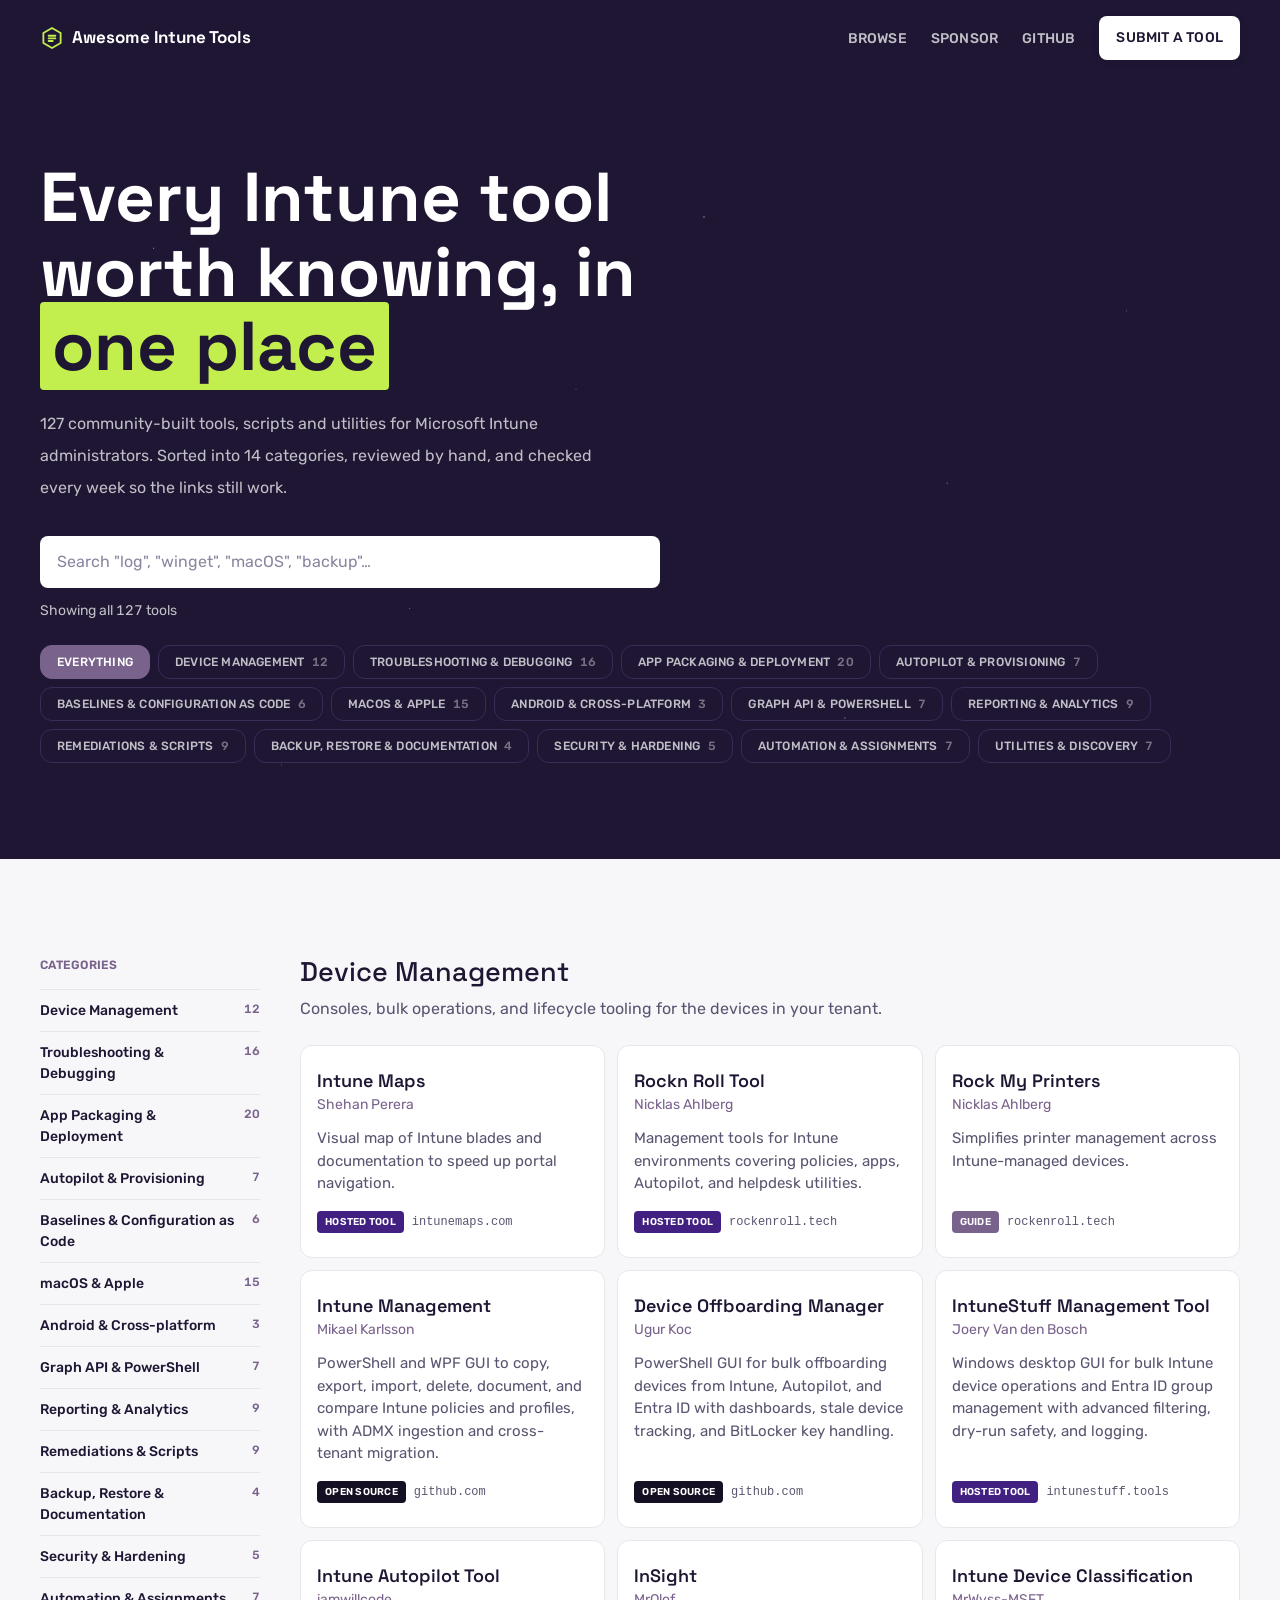
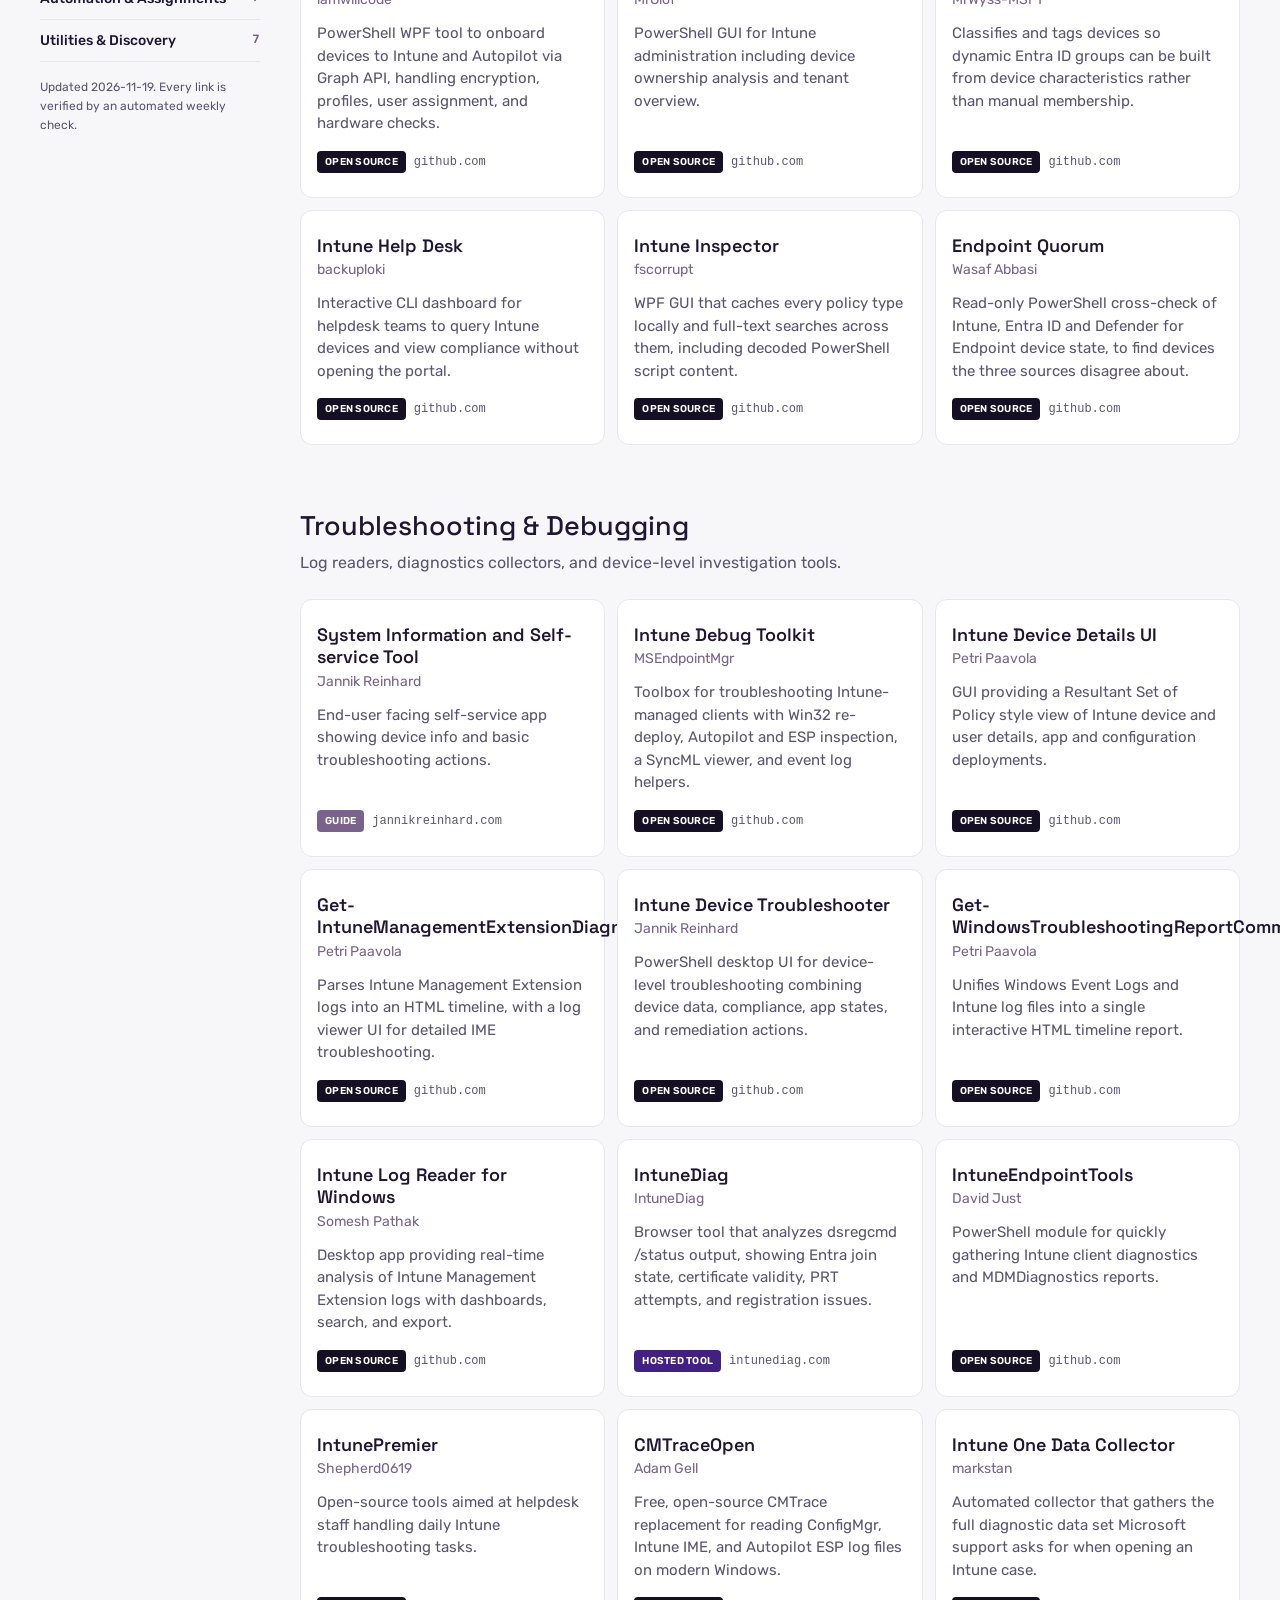
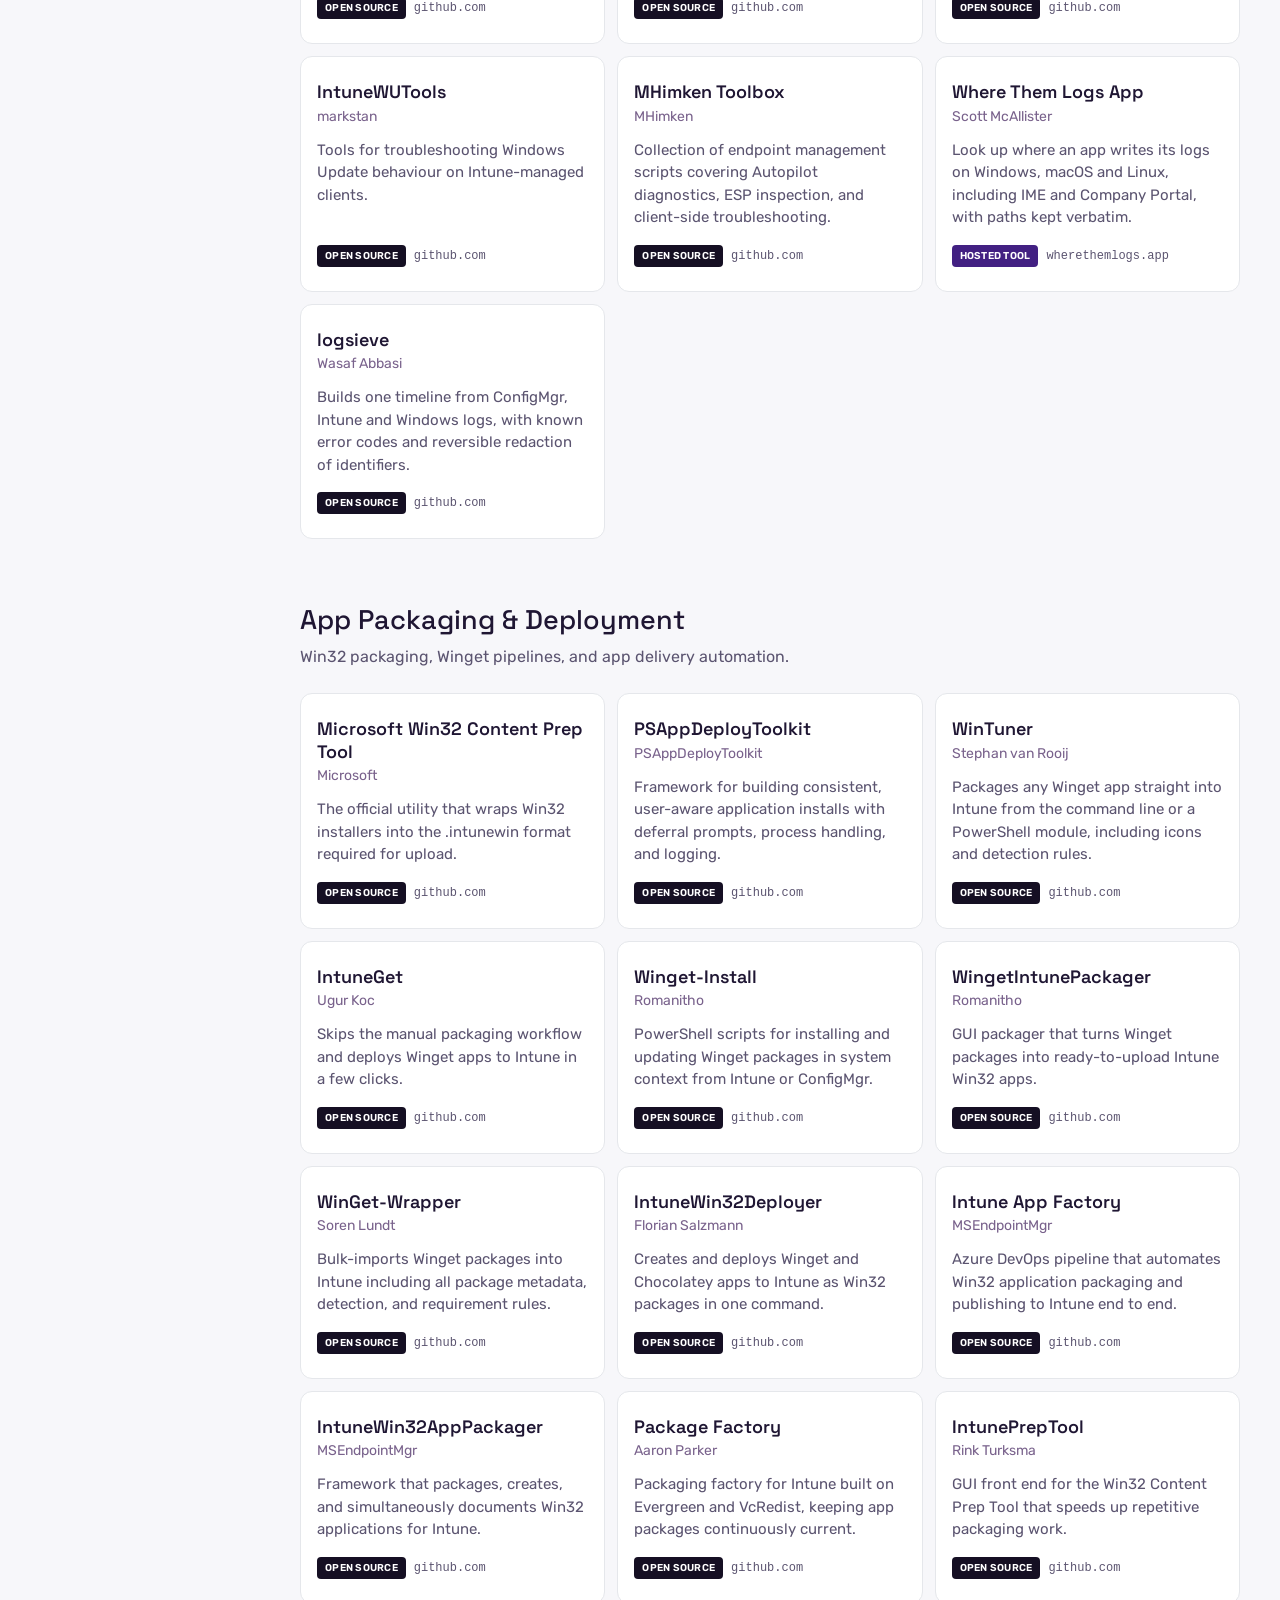
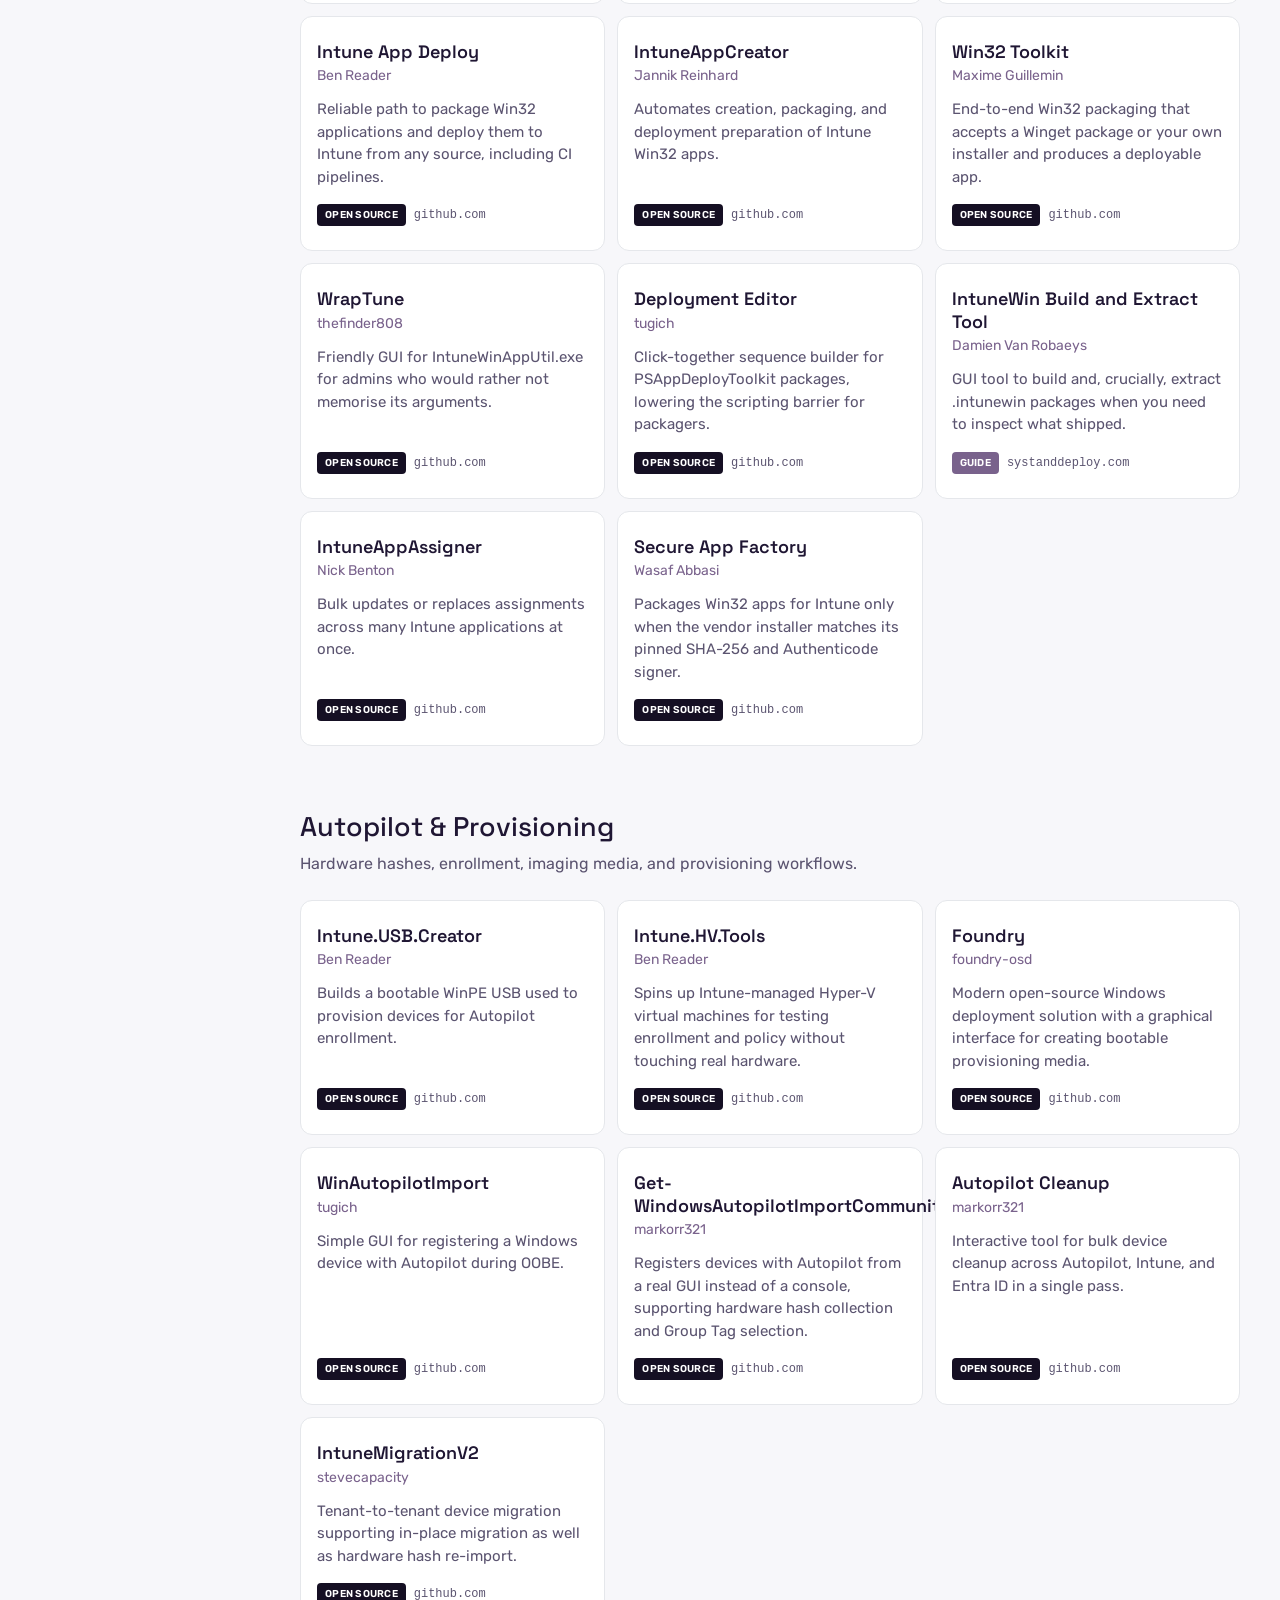
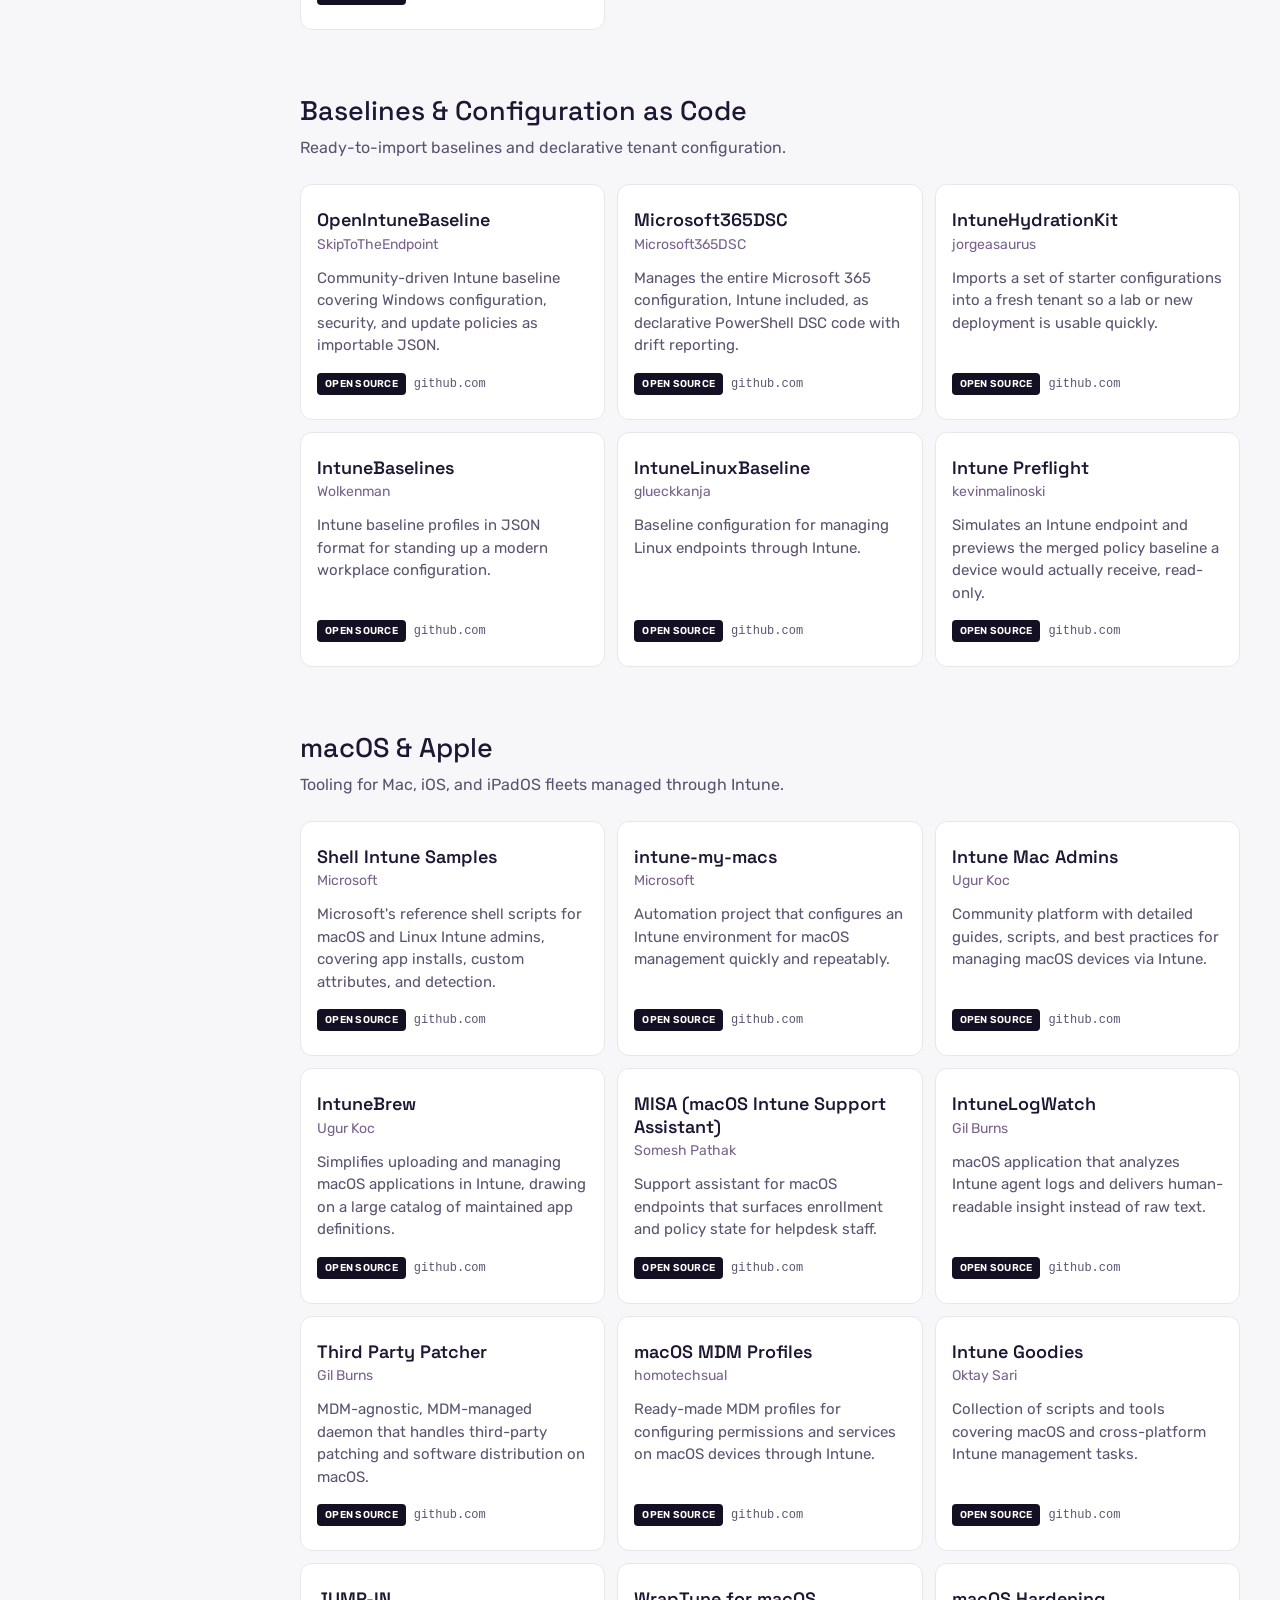
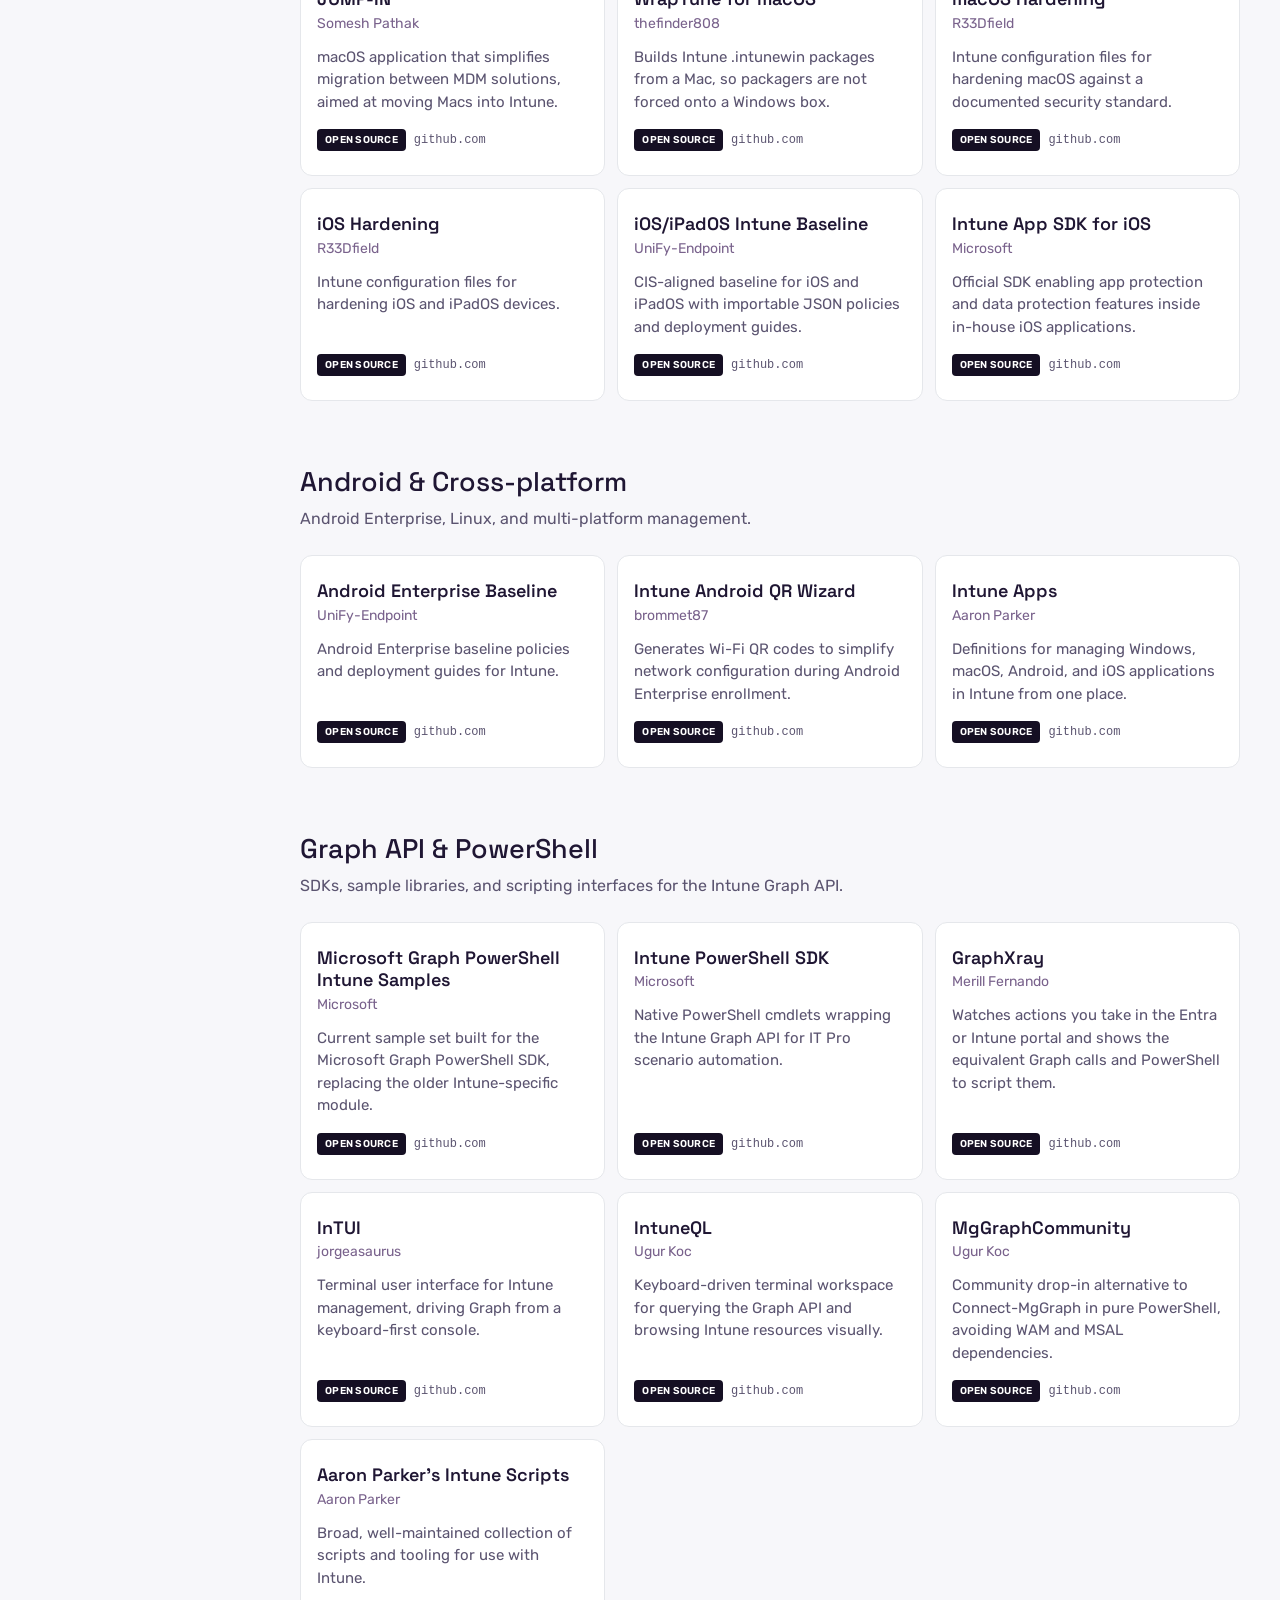
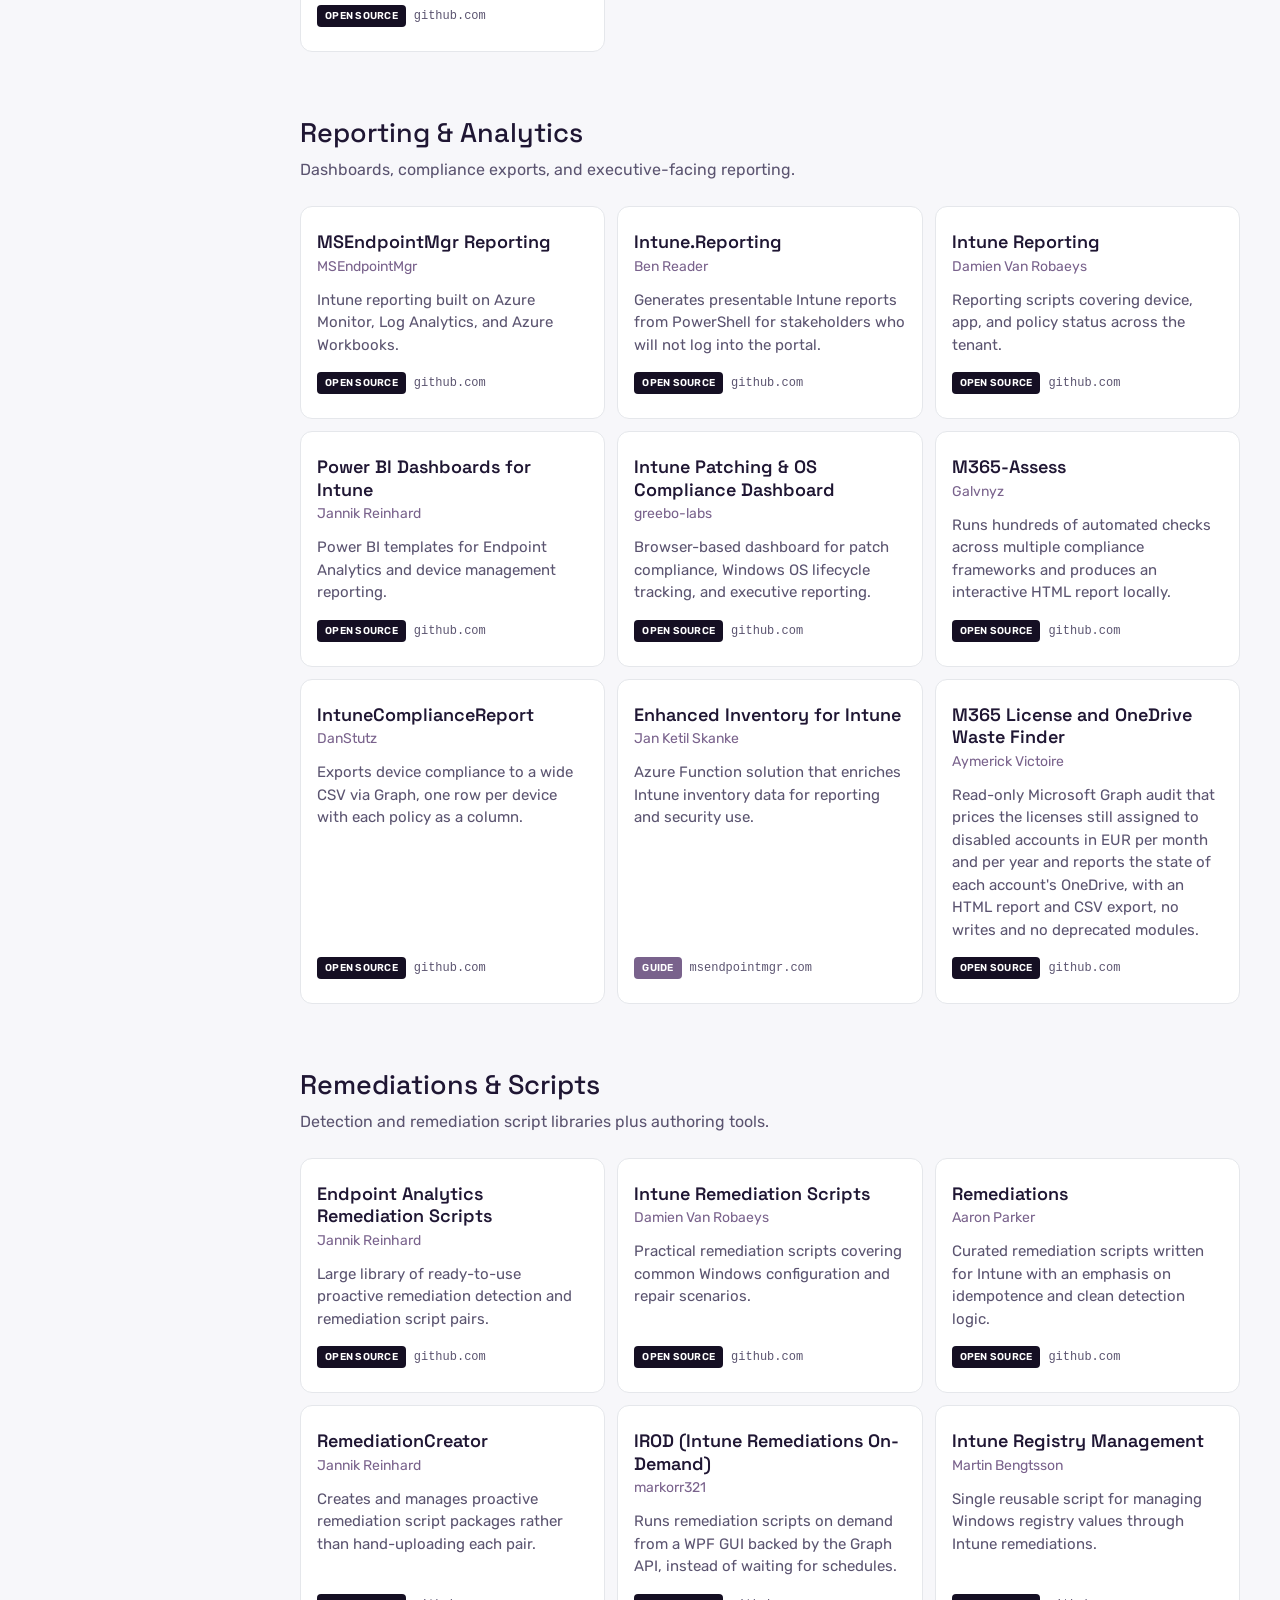
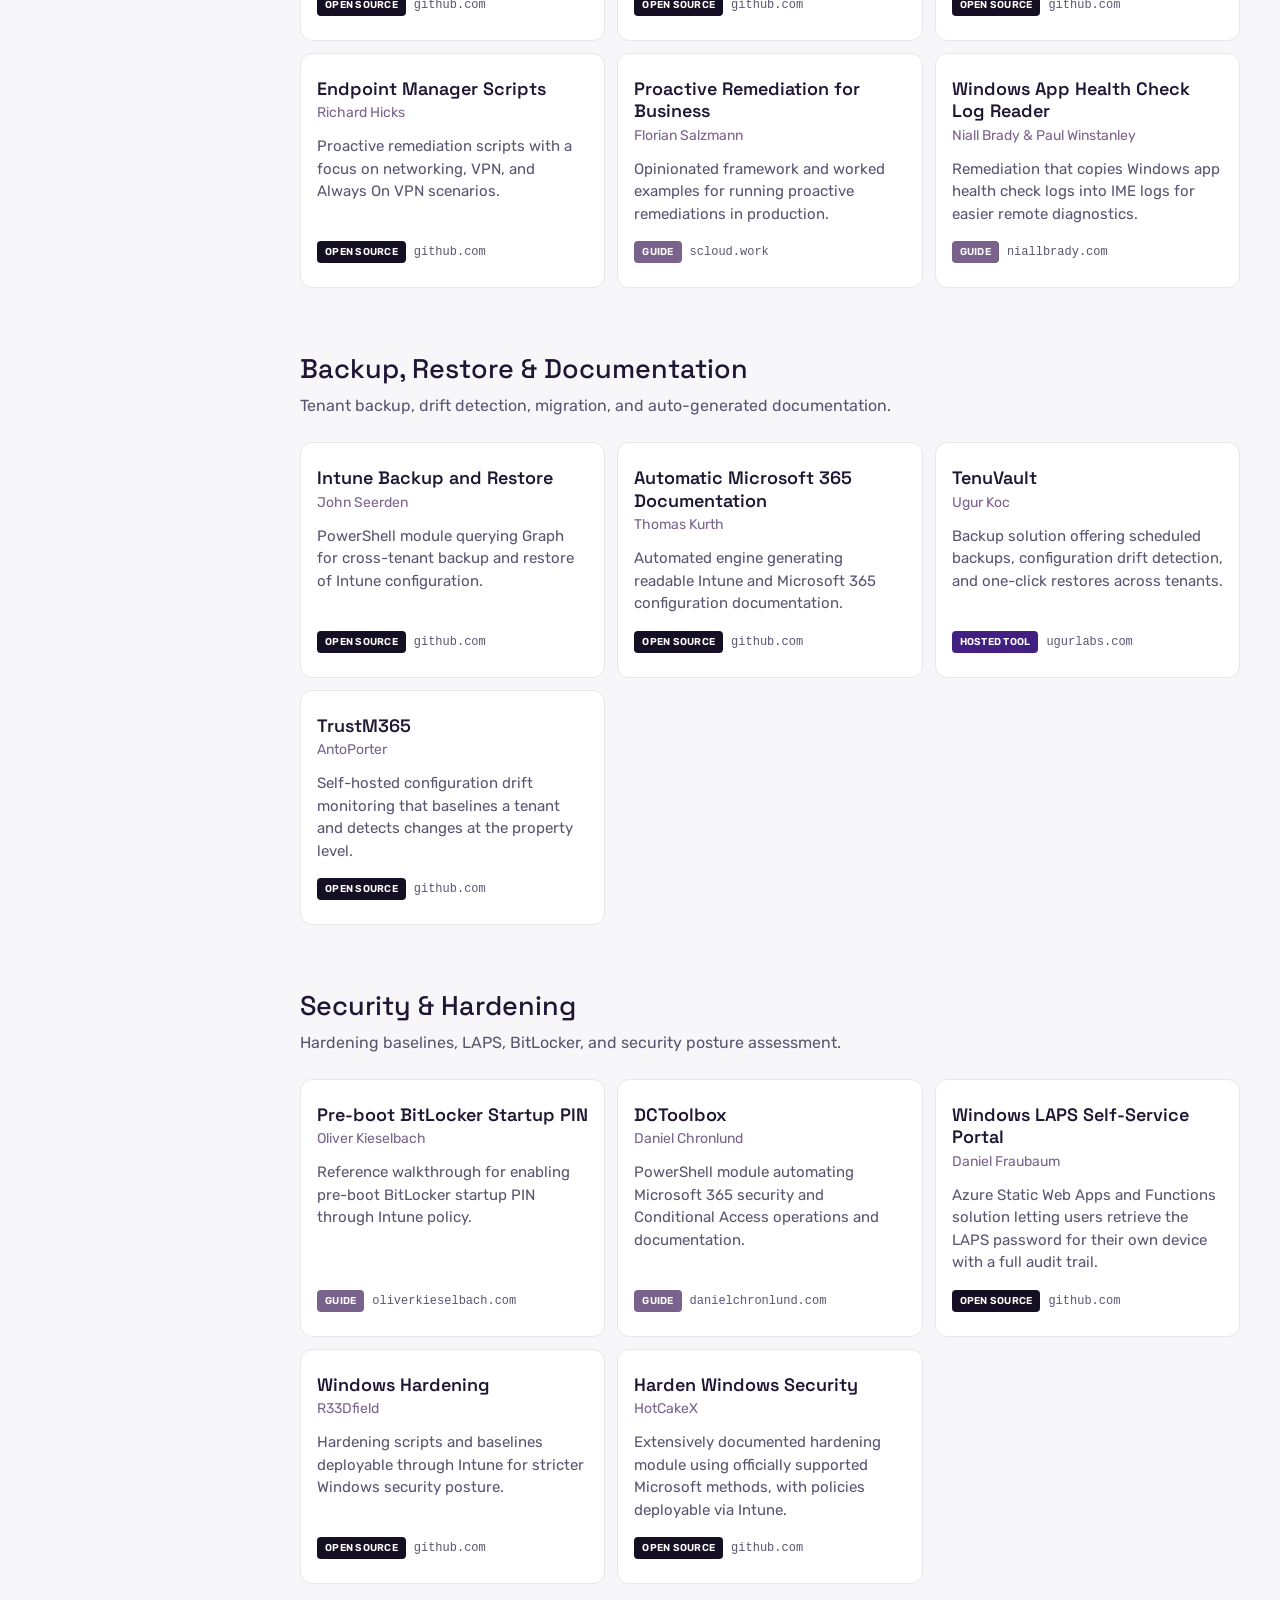
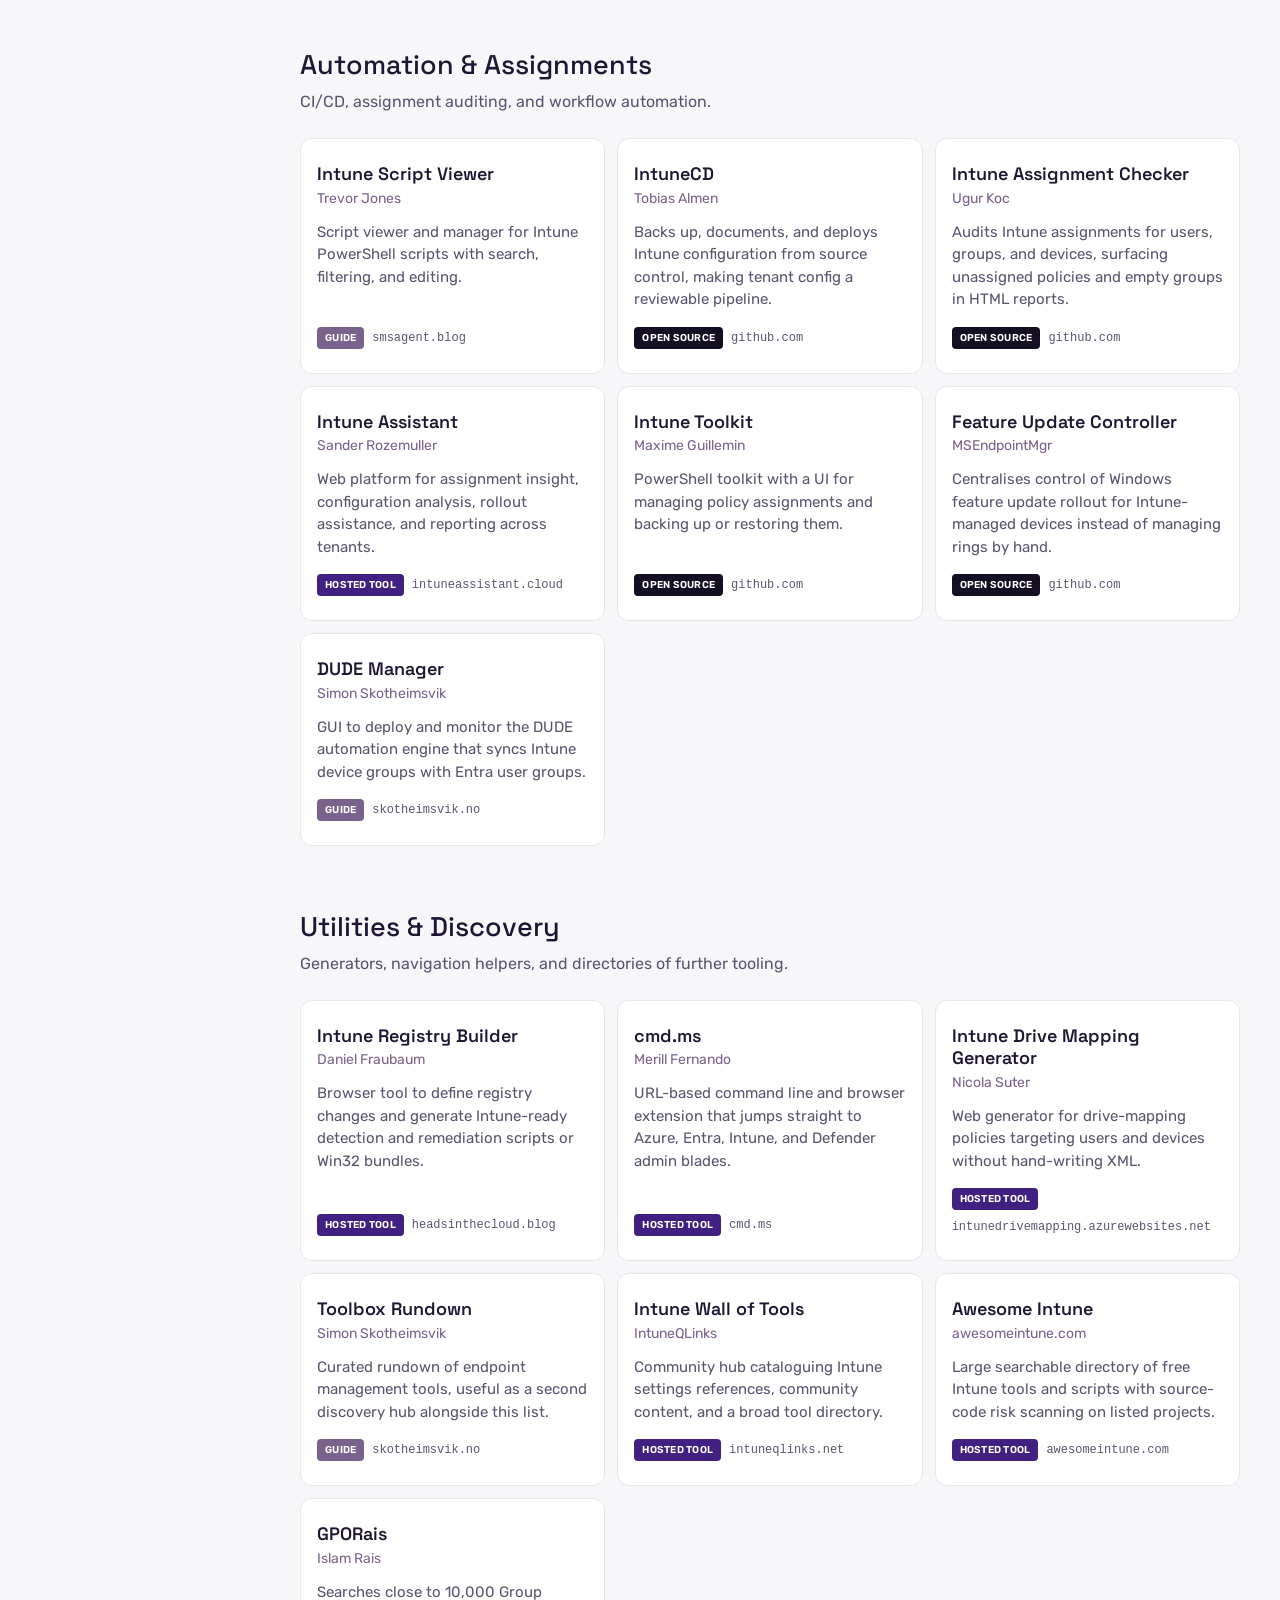
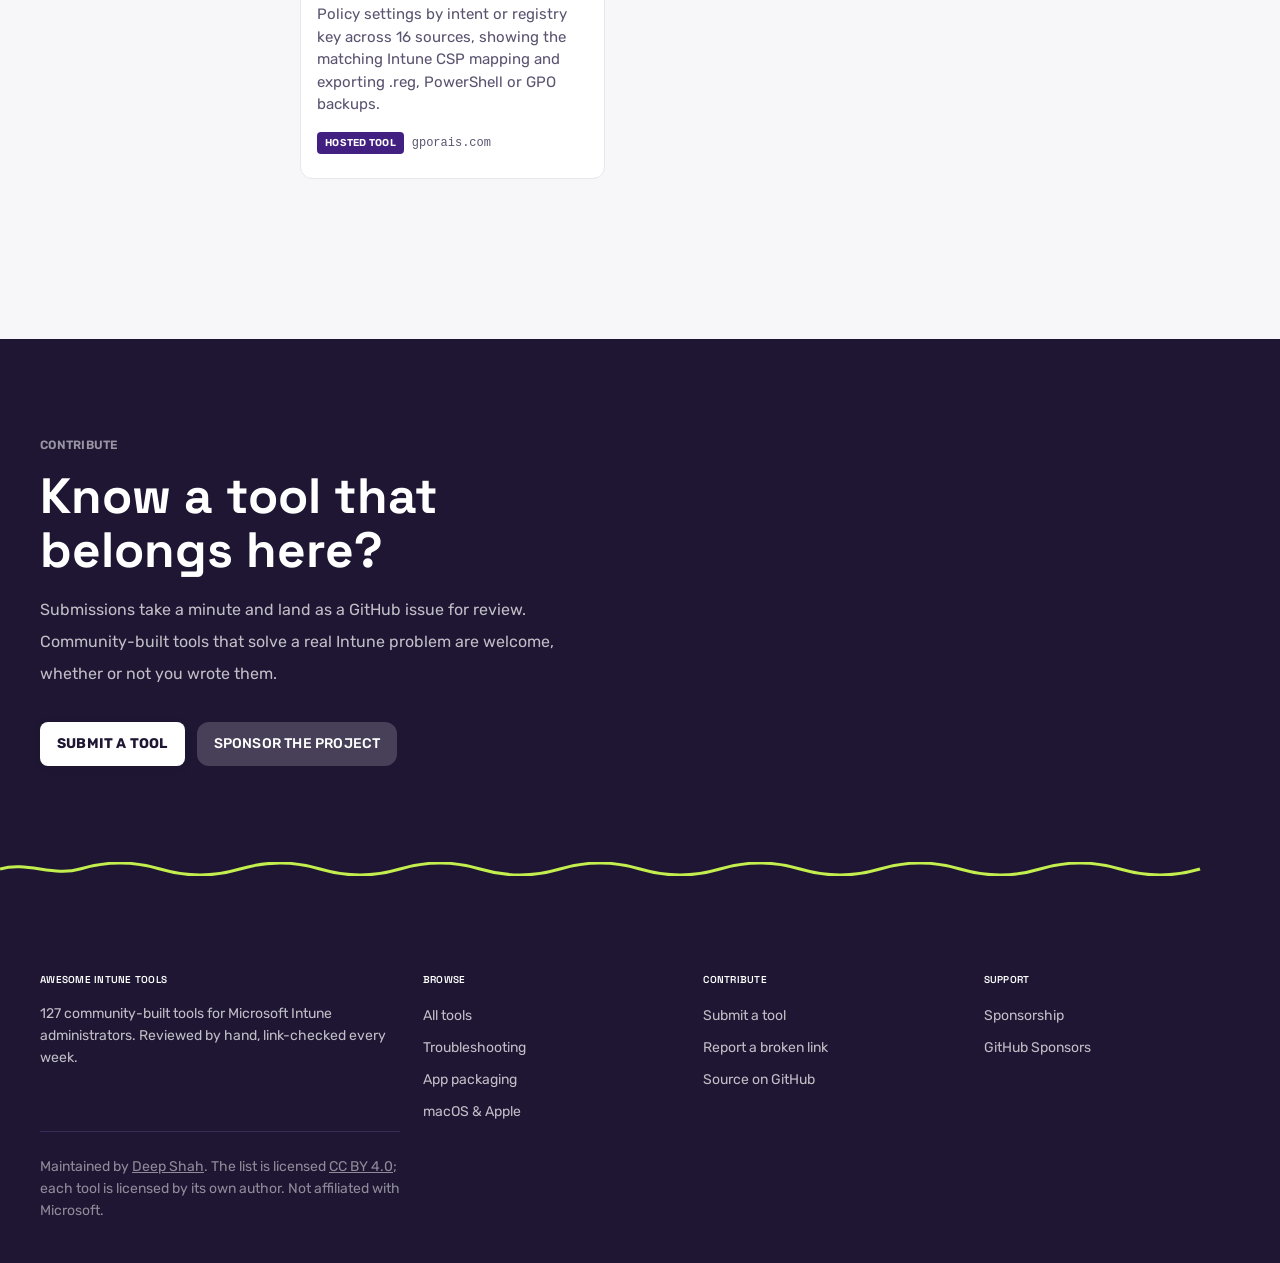
==== commit 3e9b455d: "Rebuild site and README from tools.json" ====
--- a/docs/index.html
+++ b/docs/index.html
@@ -3,20 +3,20 @@
 <head>
 <meta charset="utf-8">
 <meta name="viewport" content="width=device-width, initial-scale=1">
-<title>Awesome Intune Tools — 124 free tools and scripts for Microsoft Intune admins</title>
-<meta name="description" content="A searchable directory of 124 free, community-built Microsoft Intune tools: troubleshooting, app packaging, Autopilot, reporting, security baselines, macOS and Graph API automation.">
+<title>Awesome Intune Tools — 127 free tools and scripts for Microsoft Intune admins</title>
+<meta name="description" content="A searchable directory of 127 free, community-built Microsoft Intune tools: troubleshooting, app packaging, Autopilot, reporting, security baselines, macOS and Graph API automation.">
 <link rel="canonical" href="https://deepshah0308.github.io/awesome-intunetools/">
 <meta name="robots" content="index, follow, max-image-preview:large, max-snippet:-1">
 <meta name="author" content="Deep Shah">
 <meta property="og:type" content="website">
 <meta property="og:site_name" content="Awesome Intune Tools">
-<meta property="og:title" content="Awesome Intune Tools — 124 free tools and scripts for Microsoft Intune admins">
-<meta property="og:description" content="A searchable directory of 124 free, community-built Microsoft Intune tools: troubleshooting, app packaging, Autopilot, reporting, security baselines, macOS and Graph API automation.">
+<meta property="og:title" content="Awesome Intune Tools — 127 free tools and scripts for Microsoft Intune admins">
+<meta property="og:description" content="A searchable directory of 127 free, community-built Microsoft Intune tools: troubleshooting, app packaging, Autopilot, reporting, security baselines, macOS and Graph API automation.">
 <meta property="og:url" content="https://deepshah0308.github.io/awesome-intunetools/">
 <meta property="og:image" content="https://deepshah0308.github.io/awesome-intunetools/og-image.svg">
 <meta name="twitter:card" content="summary_large_image">
-<meta name="twitter:title" content="Awesome Intune Tools — 124 free tools and scripts for Microsoft Intune admins">
-<meta name="twitter:description" content="A searchable directory of 124 free, community-built Microsoft Intune tools: troubleshooting, app packaging, Autopilot, reporting, security baselines, macOS and Graph API automation.">
+<meta name="twitter:title" content="Awesome Intune Tools — 127 free tools and scripts for Microsoft Intune admins">
+<meta name="twitter:description" content="A searchable directory of 127 free, community-built Microsoft Intune tools: troubleshooting, app packaging, Autopilot, reporting, security baselines, macOS and Graph API automation.">
 <meta name="twitter:image" content="https://deepshah0308.github.io/awesome-intunetools/og-image.svg">
 <meta name="theme-color" content="#1F1633">
 <link rel="icon" href="favicon.svg" type="image/svg+xml">
@@ -25,8 +25,8 @@
 <link href="https://fonts.googleapis.com/css2?family=Rubik:wght@400;500;600;700&family=Space+Grotesk:wght@500;600;700&display=swap" rel="stylesheet">
 <link rel="stylesheet" href="style.css">
 <script type="application/ld+json">{"@context":"https://schema.org","@type":"WebSite","name":"Awesome Intune Tools","url":"https://deepshah0308.github.io/awesome-intunetools/","description":"A curated directory of community tools, scripts and utilities for Microsoft Intune administrators.","inLanguage":"en"}</script>
-<script type="application/ld+json">{"@context":"https://schema.org","@type":"CollectionPage","name":"Awesome Intune Tools","url":"https://deepshah0308.github.io/awesome-intunetools/","description":"A curated directory of community tools, scripts and utilities for Microsoft Intune administrators.","dateModified":"2026-10-08","license":"https://creativecommons.org/licenses/by/4.0/","mainEntity":{"@type":"ItemList","name":"124 Microsoft Intune tools","numberOfItems":124,"itemListElement":[{"@type":"ListItem","position":1,"item":{"@type":"SoftwareApplication","name":"Intune Maps","description":"Visual map of Intune blades and documentation to speed up portal navigation.","url":"https://intunemaps.com/","applicationCategory":"DeveloperApplication","applicationSubCategory":"Device Management","operatingSystem":"Windows, macOS, iOS, Android","author":{"@type":"Person","name":"Shehan Perera"},"offers":{"@type":"Offer","price":"0","priceCurrency":"USD"}}},{"@type":"ListItem","position":2,"item":{"@type":"SoftwareApplication","name":"Rockn Roll Tool","description":"Management tools for Intune environments covering policies, apps, Autopilot, and helpdesk utilities.","url":"https://www.rockenroll.tech/","applicationCategory":"DeveloperApplication","applicationSubCategory":"Device Management","operatingSystem":"Windows, macOS, iOS, Android","author":{"@type":"Person","name":"Nicklas Ahlberg"},"offers":{"@type":"Offer","price":"0","priceCurrency":"USD"}}},{"@type":"ListItem","position":3,"item":{"@type":"SoftwareApplication","name":"Rock My Printers","description":"Simplifies printer management across Intune-managed devices.","url":"https://www.rockenroll.tech/2023/03/14/rock-my-printers/","applicationCategory":"DeveloperApplication","applicationSubCategory":"Device Management","operatingSystem":"Windows, macOS, iOS, Android","author":{"@type":"Person","name":"Nicklas Ahlberg"},"offers":{"@type":"Offer","price":"0","priceCurrency":"USD"}}},{"@type":"ListItem","position":4,"item":{"@type":"SoftwareApplication","name":"Intune Management","description":"PowerShell and WPF GUI to copy, export, import, delete, document, and compare Intune policies and profiles, with ADMX ingestion and cross-tenant migration.","url":"https://github.com/Micke-K/IntuneManagement","applicationCategory":"DeveloperApplication","applicationSubCategory":"Device Management","operatingSystem":"Windows, macOS, iOS, Android","author":{"@type":"Person","name":"Mikael Karlsson"},"offers":{"@type":"Offer","price":"0","priceCurrency":"USD"}}},{"@type":"ListItem","position":5,"item":{"@type":"SoftwareApplication","name":"Device Offboarding Manager","description":"PowerShell GUI for bulk offboarding devices from Intune, Autopilot, and Entra ID with dashboards, stale device tracking, and BitLocker key handling.","url":"https://github.com/ugurkocde/DeviceOffboardingManager","applicationCategory":"DeveloperApplication","applicationSubCategory":"Device Management","operatingSystem":"Windows, macOS, iOS, Android","author":{"@type":"Person","name":"Ugur Koc"},"offers":{"@type":"Offer","price":"0","priceCurrency":"USD"}}},{"@type":"ListItem","position":6,"item":{"@type":"SoftwareApplication","name":"IntuneStuff Management Tool","description":"Windows desktop GUI for bulk Intune device operations and Entra ID group management with advanced filtering, dry-run safety, and logging.","url":"https://intunestuff.tools/","applicationCategory":"DeveloperApplication","applicationSubCategory":"Device Management","operatingSystem":"Windows, macOS, iOS, Android","author":{"@type":"Person","name":"Joery Van den Bosch"},"offers":{"@type":"Offer","price":"0","priceCurrency":"USD"}}},{"@type":"ListItem","position":7,"item":{"@type":"SoftwareApplication","name":"Intune Autopilot Tool","description":"PowerShell WPF tool to onboard devices to Intune and Autopilot via Graph API, handling encryption, profiles, user assignment, and hardware checks.","url":"https://github.com/iamwillcode/Intune-Autopilot-Tool","applicationCategory":"DeveloperApplication","applicationSubCategory":"Device Management","operatingSystem":"Windows, macOS, iOS, Android","author":{"@type":"Person","name":"iamwillcode"},"offers":{"@type":"Offer","price":"0","priceCurrency":"USD"}}},{"@type":"ListItem","position":8,"item":{"@type":"SoftwareApplication","name":"InSight","description":"PowerShell GUI for Intune administration including device ownership analysis and tenant overview.","url":"https://github.com/MrOlof/InSight","applicationCategory":"DeveloperApplication","applicationSubCategory":"Device Management","operatingSystem":"Windows, macOS, iOS, Android","author":{"@type":"Person","name":"MrOlof"},"offers":{"@type":"Offer","price":"0","priceCurrency":"USD"}}},{"@type":"ListItem","position":9,"item":{"@type":"SoftwareApplication","name":"Intune Device Classification","description":"Classifies and tags devices so dynamic Entra ID groups can be built from device characteristics rather than manual membership.","url":"https://github.com/MrWyss-MSFT/IntuneDeviceClassification","applicationCategory":"DeveloperApplication","applicationSubCategory":"Device Management","operatingSystem":"Windows, macOS, iOS, Android","author":{"@type":"Person","name":"MrWyss-MSFT"},"offers":{"@type":"Offer","price":"0","priceCurrency":"USD"}}},{"@type":"ListItem","position":10,"item":{"@type":"SoftwareApplication","name":"Intune Help Desk","description":"Interactive CLI dashboard for helpdesk teams to query Intune devices and view compliance without opening the portal.","url":"https://github.com/backuploki/Intune-Help-Desk","applicationCategory":"DeveloperApplication","applicationSubCategory":"Device Management","operatingSystem":"Windows, macOS, iOS, Android","author":{"@type":"Person","name":"backuploki"},"offers":{"@type":"Offer","price":"0","priceCurrency":"USD"}}},{"@type":"ListItem","position":11,"item":{"@type":"SoftwareApplication","name":"System Information and Self-service Tool","description":"End-user facing self-service app showing device info and basic troubleshooting actions.","url":"https://jannikreinhard.com/2023/01/01/system-information-and-self-service-tool/","applicationCategory":"DeveloperApplication","applicationSubCategory":"Troubleshooting & Debugging","operatingSystem":"Windows, macOS, iOS, Android","author":{"@type":"Person","name":"Jannik Reinhard"},"offers":{"@type":"Offer","price":"0","priceCurrency":"USD"}}},{"@type":"ListItem","position":12,"item":{"@type":"SoftwareApplication","name":"Intune Debug Toolkit","description":"Toolbox for troubleshooting Intune-managed clients with Win32 re-deploy, Autopilot and ESP inspection, a SyncML viewer, and event log helpers.","url":"https://github.com/MSEndpointMgr/IntuneDebugToolkit","applicationCategory":"DeveloperApplication","applicationSubCategory":"Troubleshooting & Debugging","operatingSystem":"Windows, macOS, iOS, Android","author":{"@type":"Person","name":"MSEndpointMgr"},"offers":{"@type":"Offer","price":"0","priceCurrency":"USD"}}},{"@type":"ListItem","position":13,"item":{"@type":"SoftwareApplication","name":"Intune Device Details UI","description":"GUI providing a Resultant Set of Policy style view of Intune device and user details, app and configuration deployments.","url":"https://github.com/petripaavola/IntuneDeviceDetailsGUI","applicationCategory":"DeveloperApplication","applicationSubCategory":"Troubleshooting & Debugging","operatingSystem":"Windows, macOS, iOS, Android","author":{"@type":"Person","name":"Petri Paavola"},"offers":{"@type":"Offer","price":"0","priceCurrency":"USD"}}},{"@type":"ListItem","position":14,"item":{"@type":"SoftwareApplication","name":"Get-IntuneManagementExtensionDiagnostics","description":"Parses Intune Management Extension logs into an HTML timeline, with a log viewer UI for detailed IME troubleshooting.","url":"https://github.com/petripaavola/Get-IntuneManagementExtensionDiagnostics","applicationCategory":"DeveloperApplication","applicationSubCategory":"Troubleshooting & Debugging","operatingSystem":"Windows, macOS, iOS, Android","author":{"@type":"Person","name":"Petri Paavola"},"offers":{"@type":"Offer","price":"0","priceCurrency":"USD"}}},{"@type":"ListItem","position":15,"item":{"@type":"SoftwareApplication","name":"Intune Device Troubleshooter","description":"PowerShell desktop UI for device-level troubleshooting combining device data, compliance, app states, and remediation actions.","url":"https://github.com/JayRHa/IntuneDeviceTroubleshooter","applicationCategory":"DeveloperApplication","applicationSubCategory":"Troubleshooting & Debugging","operatingSystem":"Windows, macOS, iOS, Android","author":{"@type":"Person","name":"Jannik Reinhard"},"offers":{"@type":"Offer","price":"0","priceCurrency":"USD"}}},{"@type":"ListItem","position":16,"item":{"@type":"SoftwareApplication","name":"Get-WindowsTroubleshootingReportCommunity","description":"Unifies Windows Event Logs and Intune log files into a single interactive HTML timeline report.","url":"https://github.com/petripaavola/Get-WindowsTroubleshootingReportCommunity","applicationCategory":"DeveloperApplication","applicationSubCategory":"Troubleshooting & Debugging","operatingSystem":"Windows, macOS, iOS, Android","author":{"@type":"Person","name":"Petri Paavola"},"offers":{"@type":"Offer","price":"0","priceCurrency":"USD"}}},{"@type":"ListItem","position":17,"item":{"@type":"SoftwareApplication","name":"Intune Log Reader for Windows","description":"Desktop app providing real-time analysis of Intune Management Extension logs with dashboards, search, and export.","url":"https://github.com/pathaksomesh06/Intune-Log-Reader-for-Windows","applicationCategory":"DeveloperApplication","applicationSubCategory":"Troubleshooting & Debugging","operatingSystem":"Windows, macOS, iOS, Android","author":{"@type":"Person","name":"Somesh Pathak"},"offers":{"@type":"Offer","price":"0","priceCurrency":"USD"}}},{"@type":"ListItem","position":18,"item":{"@type":"SoftwareApplication","name":"IntuneDiag","description":"Browser tool that analyzes dsregcmd /status output, showing Entra join state, certificate validity, PRT attempts, and registration issues.","url":"https://www.intunediag.com/","applicationCategory":"DeveloperApplication","applicationSubCategory":"Troubleshooting & Debugging","operatingSystem":"Windows, macOS, iOS, Android","author":{"@type":"Person","name":"IntuneDiag"},"offers":{"@type":"Offer","price":"0","priceCurrency":"USD"}}},{"@type":"ListItem","position":19,"item":{"@type":"SoftwareApplication","name":"IntuneEndpointTools","description":"PowerShell module for quickly gathering Intune client diagnostics and MDMDiagnostics reports.","url":"https://github.com/djust270/IntuneEndpointTools","applicationCategory":"DeveloperApplication","applicationSubCategory":"Troubleshooting & Debugging","operatingSystem":"Windows, macOS, iOS, Android","author":{"@type":"Person","name":"David Just"},"offers":{"@type":"Offer","price":"0","priceCurrency":"USD"}}},{"@type":"ListItem","position":20,"item":{"@type":"SoftwareApplication","name":"IntunePremier","description":"Open-source tools aimed at helpdesk staff handling daily Intune troubleshooting tasks.","url":"https://github.com/Shepherd0619/IntunePremier","applicationCategory":"DeveloperApplication","applicationSubCategory":"Troubleshooting & Debugging","operatingSystem":"Windows, macOS, iOS, Android","author":{"@type":"Person","name":"Shepherd0619"},"offers":{"@type":"Offer","price":"0","priceCurrency":"USD"}}},{"@type":"ListItem","position":21,"item":{"@type":"SoftwareApplication","name":"CMTraceOpen","description":"Free, open-source CMTrace replacement for reading ConfigMgr, Intune IME, and Autopilot ESP log files on modern Windows.","url":"https://github.com/adamgell/cmtraceopen","applicationCategory":"DeveloperApplication","applicationSubCategory":"Troubleshooting & Debugging","operatingSystem":"Windows, macOS, iOS, Android","author":{"@type":"Person","name":"Adam Gell"},"offers":{"@type":"Offer","price":"0","priceCurrency":"USD"}}},{"@type":"ListItem","position":22,"item":{"@type":"SoftwareApplication","name":"Intune One Data Collector","description":"Automated collector that gathers the full diagnostic data set Microsoft support asks for when opening an Intune case.","url":"https://github.com/markstan/IntuneOneDataCollector","applicationCategory":"DeveloperApplication","applicationSubCategory":"Troubleshooting & Debugging","operatingSystem":"Windows, macOS, iOS, Android","author":{"@type":"Person","name":"markstan"},"offers":{"@type":"Offer","price":"0","priceCurrency":"USD"}}},{"@type":"ListItem","position":23,"item":{"@type":"SoftwareApplication","name":"IntuneWUTools","description":"Tools for troubleshooting Windows Update behaviour on Intune-managed clients.","url":"https://github.com/markstan/IntuneWUTools","applicationCategory":"DeveloperApplication","applicationSubCategory":"Troubleshooting & Debugging","operatingSystem":"Windows, macOS, iOS, Android","author":{"@type":"Person","name":"markstan"},"offers":{"@type":"Offer","price":"0","priceCurrency":"USD"}}},{"@type":"ListItem","position":24,"item":{"@type":"SoftwareApplication","name":"MHimken Toolbox","description":"Collection of endpoint management scripts covering Autopilot diagnostics, ESP inspection, and client-side troubleshooting.","url":"https://github.com/MHimken/toolbox","applicationCategory":"DeveloperApplication","applicationSubCategory":"Troubleshooting & Debugging","operatingSystem":"Windows, macOS, iOS, Android","author":{"@type":"Person","name":"MHimken"},"offers":{"@type":"Offer","price":"0","priceCurrency":"USD"}}},{"@type":"ListItem","position":25,"item":{"@type":"SoftwareApplication","name":"Microsoft Win32 Content Prep Tool","description":"The official utility that wraps Win32 installers into the .intunewin format required for upload.","url":"https://github.com/microsoft/Microsoft-Win32-Content-Prep-Tool","applicationCategory":"DeveloperApplication","applicationSubCategory":"App Packaging & Deployment","operatingSystem":"Windows, macOS, iOS, Android","author":{"@type":"Person","name":"Microsoft"},"offers":{"@type":"Offer","price":"0","priceCurrency":"USD"}}},{"@type":"ListItem","position":26,"item":{"@type":"SoftwareApplication","name":"PSAppDeployToolkit","description":"Framework for building consistent, user-aware application installs with deferral prompts, process handling, and logging.","url":"https://github.com/PSAppDeployToolkit/PSAppDeployToolkit","applicationCategory":"DeveloperApplication","applicationSubCategory":"App Packaging & Deployment","operatingSystem":"Windows, macOS, iOS, Android","author":{"@type":"Person","name":"PSAppDeployToolkit"},"offers":{"@type":"Offer","price":"0","priceCurrency":"USD"}}},{"@type":"ListItem","position":27,"item":{"@type":"SoftwareApplication","name":"WinTuner","description":"Packages any Winget app straight into Intune from the command line or a PowerShell module, including icons and detection rules.","url":"https://github.com/svrooij/WinTuner","applicationCategory":"DeveloperApplication","applicationSubCategory":"App Packaging & Deployment","operatingSystem":"Windows, macOS, iOS, Android","author":{"@type":"Person","name":"Stephan van Rooij"},"offers":{"@type":"Offer","price":"0","priceCurrency":"USD"}}},{"@type":"ListItem","position":28,"item":{"@type":"SoftwareApplication","name":"IntuneGet","description":"Skips the manual packaging workflow and deploys Winget apps to Intune in a few clicks.","url":"https://github.com/ugurkocde/IntuneGet","applicationCategory":"DeveloperApplication","applicationSubCategory":"App Packaging & Deployment","operatingSystem":"Windows, macOS, iOS, Android","author":{"@type":"Person","name":"Ugur Koc"},"offers":{"@type":"Offer","price":"0","priceCurrency":"USD"}}},{"@type":"ListItem","position":29,"item":{"@type":"SoftwareApplication","name":"Winget-Install","description":"PowerShell scripts for installing and updating Winget packages in system context from Intune or ConfigMgr.","url":"https://github.com/Romanitho/Winget-Install","applicationCategory":"DeveloperApplication","applicationSubCategory":"App Packaging & Deployment","operatingSystem":"Windows, macOS, iOS, Android","author":{"@type":"Person","name":"Romanitho"},"offers":{"@type":"Offer","price":"0","priceCurrency":"USD"}}},{"@type":"ListItem","position":30,"item":{"@type":"SoftwareApplication","name":"WingetIntunePackager","description":"GUI packager that turns Winget packages into ready-to-upload Intune Win32 apps.","url":"https://github.com/Romanitho/WingetIntunePackager","applicationCategory":"DeveloperApplication","applicationSubCategory":"App Packaging & Deployment","operatingSystem":"Windows, macOS, iOS, Android","author":{"@type":"Person","name":"Romanitho"},"offers":{"@type":"Offer","price":"0","priceCurrency":"USD"}}},{"@type":"ListItem","position":31,"item":{"@type":"SoftwareApplication","name":"WinGet-Wrapper","description":"Bulk-imports Winget packages into Intune including all package metadata, detection, and requirement rules.","url":"https://github.com/SorenLundt/WinGet-Wrapper","applicationCategory":"DeveloperApplication","applicationSubCategory":"App Packaging & Deployment","operatingSystem":"Windows, macOS, iOS, Android","author":{"@type":"Person","name":"Soren Lundt"},"offers":{"@type":"Offer","price":"0","priceCurrency":"USD"}}},{"@type":"ListItem","position":32,"item":{"@type":"SoftwareApplication","name":"IntuneWin32Deployer","description":"Creates and deploys Winget and Chocolatey apps to Intune as Win32 packages in one command.","url":"https://github.com/FlorianSLZ/IntuneWin32Deployer","applicationCategory":"DeveloperApplication","applicationSubCategory":"App Packaging & Deployment","operatingSystem":"Windows, macOS, iOS, Android","author":{"@type":"Person","name":"Florian Salzmann"},"offers":{"@type":"Offer","price":"0","priceCurrency":"USD"}}},{"@type":"ListItem","position":33,"item":{"@type":"SoftwareApplication","name":"Intune App Factory","description":"Azure DevOps pipeline that automates Win32 application packaging and publishing to Intune end to end.","url":"https://github.com/MSEndpointMgr/IntuneAppFactory","applicationCategory":"DeveloperApplication","applicationSubCategory":"App Packaging & Deployment","operatingSystem":"Windows, macOS, iOS, Android","author":{"@type":"Person","name":"MSEndpointMgr"},"offers":{"@type":"Offer","price":"0","priceCurrency":"USD"}}},{"@type":"ListItem","position":34,"item":{"@type":"SoftwareApplication","name":"IntuneWin32AppPackager","description":"Framework that packages, creates, and simultaneously documents Win32 applications for Intune.","url":"https://github.com/MSEndpointMgr/IntuneWin32AppPackager","applicationCategory":"DeveloperApplication","applicationSubCategory":"App Packaging & Deployment","operatingSystem":"Windows, macOS, iOS, Android","author":{"@type":"Person","name":"MSEndpointMgr"},"offers":{"@type":"Offer","price":"0","priceCurrency":"USD"}}},{"@type":"ListItem","position":35,"item":{"@type":"SoftwareApplication","name":"Package Factory","description":"Packaging factory for Intune built on Evergreen and VcRedist, keeping app packages continuously current.","url":"https://github.com/aaronparker/packagefactory","applicationCategory":"DeveloperApplication","applicationSubCategory":"App Packaging & Deployment","operatingSystem":"Windows, macOS, iOS, Android","author":{"@type":"Person","name":"Aaron Parker"},"offers":{"@type":"Offer","price":"0","priceCurrency":"USD"}}},{"@type":"ListItem","position":36,"item":{"@type":"SoftwareApplication","name":"IntunePrepTool","description":"GUI front end for the Win32 Content Prep Tool that speeds up repetitive packaging work.","url":"https://github.com/rink-turksma/IntunePrepTool","applicationCategory":"DeveloperApplication","applicationSubCategory":"App Packaging & Deployment","operatingSystem":"Windows, macOS, iOS, Android","author":{"@type":"Person","name":"Rink Turksma"},"offers":{"@type":"Offer","price":"0","priceCurrency":"USD"}}},{"@type":"ListItem","position":37,"item":{"@type":"SoftwareApplication","name":"Intune App Deploy","description":"Reliable path to package Win32 applications and deploy them to Intune from any source, including CI pipelines.","url":"https://github.com/tabs-not-spaces/Intune-App-Deploy","applicationCategory":"DeveloperApplication","applicationSubCategory":"App Packaging & Deployment","operatingSystem":"Windows, macOS, iOS, Android","author":{"@type":"Person","name":"Ben Reader"},"offers":{"@type":"Offer","price":"0","priceCurrency":"USD"}}},{"@type":"ListItem","position":38,"item":{"@type":"SoftwareApplication","name":"IntuneAppCreator","description":"Automates creation, packaging, and deployment preparation of Intune Win32 apps.","url":"https://github.com/JayRHa/IntuneAppCreator","applicationCategory":"DeveloperApplication","applicationSubCategory":"App Packaging & Deployment","operatingSystem":"Windows, macOS, iOS, Android","author":{"@type":"Person","name":"Jannik Reinhard"},"offers":{"@type":"Offer","price":"0","priceCurrency":"USD"}}},{"@type":"ListItem","position":39,"item":{"@type":"SoftwareApplication","name":"Win32 Toolkit","description":"End-to-end Win32 packaging that accepts a Winget package or your own installer and produces a deployable app.","url":"https://github.com/MG-Cloudflow/win32-toolkit","applicationCategory":"DeveloperApplication","applicationSubCategory":"App Packaging & Deployment","operatingSystem":"Windows, macOS, iOS, Android","author":{"@type":"Person","name":"Maxime Guillemin"},"offers":{"@type":"Offer","price":"0","priceCurrency":"USD"}}},{"@type":"ListItem","position":40,"item":{"@type":"SoftwareApplication","name":"WrapTune","description":"Friendly GUI for IntuneWinAppUtil.exe for admins who would rather not memorise its arguments.","url":"https://github.com/thefinder808/WrapTune","applicationCategory":"DeveloperApplication","applicationSubCategory":"App Packaging & Deployment","operatingSystem":"Windows, macOS, iOS, Android","author":{"@type":"Person","name":"thefinder808"},"offers":{"@type":"Offer","price":"0","priceCurrency":"USD"}}},{"@type":"ListItem","position":41,"item":{"@type":"SoftwareApplication","name":"Deployment Editor","description":"Click-together sequence builder for PSAppDeployToolkit packages, lowering the scripting barrier for packagers.","url":"https://github.com/tugich/DeploymentEditor","applicationCategory":"DeveloperApplication","applicationSubCategory":"App Packaging & Deployment","operatingSystem":"Windows, macOS, iOS, Android","author":{"@type":"Person","name":"tugich"},"offers":{"@type":"Offer","price":"0","priceCurrency":"USD"}}},{"@type":"ListItem","position":42,"item":{"@type":"SoftwareApplication","name":"IntuneWin Build and Extract Tool","description":"GUI tool to build and, crucially, extract .intunewin packages when you need to inspect what shipped.","url":"https://www.systanddeploy.com/2023/05/intunewin-build-and-extract-tool-to.html","applicationCategory":"DeveloperApplication","applicationSubCategory":"App Packaging & Deployment","operatingSystem":"Windows, macOS, iOS, Android","author":{"@type":"Person","name":"Damien Van Robaeys"},"offers":{"@type":"Offer","price":"0","priceCurrency":"USD"}}},{"@type":"ListItem","position":43,"item":{"@type":"SoftwareApplication","name":"IntuneAppAssigner","description":"Bulk updates or replaces assignments across many Intune applications at once.","url":"https://github.com/ennnbeee/IntuneAppAssigner","applicationCategory":"DeveloperApplication","applicationSubCategory":"App Packaging & Deployment","operatingSystem":"Windows, macOS, iOS, Android","author":{"@type":"Person","name":"Nick Benton"},"offers":{"@type":"Offer","price":"0","priceCurrency":"USD"}}},{"@type":"ListItem","position":44,"item":{"@type":"SoftwareApplication","name":"Intune.USB.Creator","description":"Builds a bootable WinPE USB used to provision devices for Autopilot enrollment.","url":"https://github.com/tabs-not-spaces/Intune.USB.Creator","applicationCategory":"DeveloperApplication","applicationSubCategory":"Autopilot & Provisioning","operatingSystem":"Windows, macOS, iOS, Android","author":{"@type":"Person","name":"Ben Reader"},"offers":{"@type":"Offer","price":"0","priceCurrency":"USD"}}},{"@type":"ListItem","position":45,"item":{"@type":"SoftwareApplication","name":"Intune.HV.Tools","description":"Spins up Intune-managed Hyper-V virtual machines for testing enrollment and policy without touching real hardware.","url":"https://github.com/tabs-not-spaces/Intune.HV.Tools","applicationCategory":"DeveloperApplication","applicationSubCategory":"Autopilot & Provisioning","operatingSystem":"Windows, macOS, iOS, Android","author":{"@type":"Person","name":"Ben Reader"},"offers":{"@type":"Offer","price":"0","priceCurrency":"USD"}}},{"@type":"ListItem","position":46,"item":{"@type":"SoftwareApplication","name":"Foundry","description":"Modern open-source Windows deployment solution with a graphical interface for creating bootable provisioning media.","url":"https://github.com/foundry-osd/foundry","applicationCategory":"DeveloperApplication","applicationSubCategory":"Autopilot & Provisioning","operatingSystem":"Windows, macOS, iOS, Android","author":{"@type":"Person","name":"foundry-osd"},"offers":{"@type":"Offer","price":"0","priceCurrency":"USD"}}},{"@type":"ListItem","position":47,"item":{"@type":"SoftwareApplication","name":"WinAutopilotImport","description":"Simple GUI for registering a Windows device with Autopilot during OOBE.","url":"https://github.com/tugich/WinAutopilotImport","applicationCategory":"DeveloperApplication","applicationSubCategory":"Autopilot & Provisioning","operatingSystem":"Windows, macOS, iOS, Android","author":{"@type":"Person","name":"tugich"},"offers":{"@type":"Offer","price":"0","priceCurrency":"USD"}}},{"@type":"ListItem","position":48,"item":{"@type":"SoftwareApplication","name":"Get-WindowsAutopilotImportCommunity","description":"Registers devices with Autopilot from a real GUI instead of a console, supporting hardware hash collection and Group Tag selection.","url":"https://github.com/markorr321/Get-WindowsAutopilotImportCommunity","applicationCategory":"DeveloperApplication","applicationSubCategory":"Autopilot & Provisioning","operatingSystem":"Windows, macOS, iOS, Android","author":{"@type":"Person","name":"markorr321"},"offers":{"@type":"Offer","price":"0","priceCurrency":"USD"}}},{"@type":"ListItem","position":49,"item":{"@type":"SoftwareApplication","name":"Autopilot Cleanup","description":"Interactive tool for bulk device cleanup across Autopilot, Intune, and Entra ID in a single pass.","url":"https://github.com/markorr321/Autopilot-Cleanup","applicationCategory":"DeveloperApplication","applicationSubCategory":"Autopilot & Provisioning","operatingSystem":"Windows, macOS, iOS, Android","author":{"@type":"Person","name":"markorr321"},"offers":{"@type":"Offer","price":"0","priceCurrency":"USD"}}},{"@type":"ListItem","position":50,"item":{"@type":"SoftwareApplication","name":"IntuneMigrationV2","description":"Tenant-to-tenant device migration supporting in-place migration as well as hardware hash re-import.","url":"https://github.com/stevecapacity/IntuneMigrationV2","applicationCategory":"DeveloperApplication","applicationSubCategory":"Autopilot & Provisioning","operatingSystem":"Windows, macOS, iOS, Android","author":{"@type":"Person","name":"stevecapacity"},"offers":{"@type":"Offer","price":"0","priceCurrency":"USD"}}},{"@type":"ListItem","position":51,"item":{"@type":"SoftwareApplication","name":"OpenIntuneBaseline","description":"Community-driven Intune baseline covering Windows configuration, security, and update policies as importable JSON.","url":"https://github.com/SkipToTheEndpoint/OpenIntuneBaseline","applicationCategory":"DeveloperApplication","applicationSubCategory":"Baselines & Configuration as Code","operatingSystem":"Windows, macOS, iOS, Android","author":{"@type":"Person","name":"SkipToTheEndpoint"},"offers":{"@type":"Offer","price":"0","priceCurrency":"USD"}}},{"@type":"ListItem","position":52,"item":{"@type":"SoftwareApplication","name":"Microsoft365DSC","description":"Manages the entire Microsoft 365 configuration, Intune included, as declarative PowerShell DSC code with drift reporting.","url":"https://github.com/microsoft/Microsoft365DSC","applicationCategory":"DeveloperApplication","applicationSubCategory":"Baselines & Configuration as Code","operatingSystem":"Windows, macOS, iOS, Android","author":{"@type":"Person","name":"Microsoft365DSC"},"offers":{"@type":"Offer","price":"0","priceCurrency":"USD"}}},{"@type":"ListItem","position":53,"item":{"@type":"SoftwareApplication","name":"IntuneHydrationKit","description":"Imports a set of starter configurations into a fresh tenant so a lab or new deployment is usable quickly.","url":"https://github.com/jorgeasaurus/IntuneHydrationKit","applicationCategory":"DeveloperApplication","applicationSubCategory":"Baselines & Configuration as Code","operatingSystem":"Windows, macOS, iOS, Android","author":{"@type":"Person","name":"jorgeasaurus"},"offers":{"@type":"Offer","price":"0","priceCurrency":"USD"}}},{"@type":"ListItem","position":54,"item":{"@type":"SoftwareApplication","name":"IntuneBaselines","description":"Intune baseline profiles in JSON format for standing up a modern workplace configuration.","url":"https://github.com/IntuneAdmin/IntuneBaselines","applicationCategory":"DeveloperApplication","applicationSubCategory":"Baselines & Configuration as Code","operatingSystem":"Windows, macOS, iOS, Android","author":{"@type":"Person","name":"Wolkenman"},"offers":{"@type":"Offer","price":"0","priceCurrency":"USD"}}},{"@type":"ListItem","position":55,"item":{"@type":"SoftwareApplication","name":"IntuneLinuxBaseline","description":"Baseline configuration for managing Linux endpoints through Intune.","url":"https://github.com/glueckkanja/IntuneLinuxBaseline","applicationCategory":"DeveloperApplication","applicationSubCategory":"Baselines & Configuration as Code","operatingSystem":"Windows, macOS, iOS, Android","author":{"@type":"Person","name":"glueckkanja"},"offers":{"@type":"Offer","price":"0","priceCurrency":"USD"}}},{"@type":"ListItem","position":56,"item":{"@type":"SoftwareApplication","name":"Intune Preflight","description":"Simulates an Intune endpoint and previews the merged policy baseline a device would actually receive, read-only.","url":"https://github.com/kevinmalinoski/intune-preflight","applicationCategory":"DeveloperApplication","applicationSubCategory":"Baselines & Configuration as Code","operatingSystem":"Windows, macOS, iOS, Android","author":{"@type":"Person","name":"kevinmalinoski"},"offers":{"@type":"Offer","price":"0","priceCurrency":"USD"}}},{"@type":"ListItem","position":57,"item":{"@type":"SoftwareApplication","name":"Shell Intune Samples","description":"Microsoft's reference shell scripts for macOS and Linux Intune admins, covering app installs, custom attributes, and detection.","url":"https://github.com/microsoft/shell-intune-samples","applicationCategory":"DeveloperApplication","applicationSubCategory":"macOS & Apple","operatingSystem":"Windows, macOS, iOS, Android","author":{"@type":"Person","name":"Microsoft"},"offers":{"@type":"Offer","price":"0","priceCurrency":"USD"}}},{"@type":"ListItem","position":58,"item":{"@type":"SoftwareApplication","name":"intune-my-macs","description":"Automation project that configures an Intune environment for macOS management quickly and repeatably.","url":"https://github.com/microsoft/intune-my-macs","applicationCategory":"DeveloperApplication","applicationSubCategory":"macOS & Apple","operatingSystem":"Windows, macOS, iOS, Android","author":{"@type":"Person","name":"Microsoft"},"offers":{"@type":"Offer","price":"0","priceCurrency":"USD"}}},{"@type":"ListItem","position":59,"item":{"@type":"SoftwareApplication","name":"Intune Mac Admins","description":"Community platform with detailed guides, scripts, and best practices for managing macOS devices via Intune.","url":"https://github.com/ugurkocde/intunemacadmins","applicationCategory":"DeveloperApplication","applicationSubCategory":"macOS & Apple","operatingSystem":"Windows, macOS, iOS, Android","author":{"@type":"Person","name":"Ugur Koc"},"offers":{"@type":"Offer","price":"0","priceCurrency":"USD"}}},{"@type":"ListItem","position":60,"item":{"@type":"SoftwareApplication","name":"IntuneBrew","description":"Simplifies uploading and managing macOS applications in Intune, drawing on a large catalog of maintained app definitions.","url":"https://github.com/ugurkocde/IntuneBrew","applicationCategory":"DeveloperApplication","applicationSubCategory":"macOS & Apple","operatingSystem":"Windows, macOS, iOS, Android","author":{"@type":"Person","name":"Ugur Koc"},"offers":{"@type":"Offer","price":"0","priceCurrency":"USD"}}},{"@type":"ListItem","position":61,"item":{"@type":"SoftwareApplication","name":"MISA (macOS Intune Support Assistant)","description":"Support assistant for macOS endpoints that surfaces enrollment and policy state for helpdesk staff.","url":"https://github.com/pathaksomesh06/MISA","applicationCategory":"DeveloperApplication","applicationSubCategory":"macOS & Apple","operatingSystem":"Windows, macOS, iOS, Android","author":{"@type":"Person","name":"Somesh Pathak"},"offers":{"@type":"Offer","price":"0","priceCurrency":"USD"}}},{"@type":"ListItem","position":62,"item":{"@type":"SoftwareApplication","name":"IntuneLogWatch","description":"macOS application that analyzes Intune agent logs and delivers human-readable insight instead of raw text.","url":"https://github.com/gilburns/IntuneLogWatch","applicationCategory":"DeveloperApplication","applicationSubCategory":"macOS & Apple","operatingSystem":"Windows, macOS, iOS, Android","author":{"@type":"Person","name":"Gil Burns"},"offers":{"@type":"Offer","price":"0","priceCurrency":"USD"}}},{"@type":"ListItem","position":63,"item":{"@type":"SoftwareApplication","name":"Third Party Patcher","description":"MDM-agnostic, MDM-managed daemon that handles third-party patching and software distribution on macOS.","url":"https://github.com/gilburns/Third-Party-Patcher","applicationCategory":"DeveloperApplication","applicationSubCategory":"macOS & Apple","operatingSystem":"Windows, macOS, iOS, Android","author":{"@type":"Person","name":"Gil Burns"},"offers":{"@type":"Offer","price":"0","priceCurrency":"USD"}}},{"@type":"ListItem","position":64,"item":{"@type":"SoftwareApplication","name":"macOS MDM Profiles","description":"Ready-made MDM profiles for configuring permissions and services on macOS devices through Intune.","url":"https://github.com/homotechsual/macOS-MDM-Profiles","applicationCategory":"DeveloperApplication","applicationSubCategory":"macOS & Apple","operatingSystem":"Windows, macOS, iOS, Android","author":{"@type":"Person","name":"homotechsual"},"offers":{"@type":"Offer","price":"0","priceCurrency":"USD"}}},{"@type":"ListItem","position":65,"item":{"@type":"SoftwareApplication","name":"Intune Goodies","description":"Collection of scripts and tools covering macOS and cross-platform Intune management tasks.","url":"https://github.com/oktay-sari/Intune-Goodies","applicationCategory":"DeveloperApplication","applicationSubCategory":"macOS & Apple","operatingSystem":"Windows, macOS, iOS, Android","author":{"@type":"Person","name":"Oktay Sari"},"offers":{"@type":"Offer","price":"0","priceCurrency":"USD"}}},{"@type":"ListItem","position":66,"item":{"@type":"SoftwareApplication","name":"JUMP-IN","description":"macOS application that simplifies migration between MDM solutions, aimed at moving Macs into Intune.","url":"https://github.com/pathaksomesh06/JUMP-IN","applicationCategory":"DeveloperApplication","applicationSubCategory":"macOS & Apple","operatingSystem":"Windows, macOS, iOS, Android","author":{"@type":"Person","name":"Somesh Pathak"},"offers":{"@type":"Offer","price":"0","priceCurrency":"USD"}}},{"@type":"ListItem","position":67,"item":{"@type":"SoftwareApplication","name":"WrapTune for macOS","description":"Builds Intune .intunewin packages from a Mac, so packagers are not forced onto a Windows box.","url":"https://github.com/thefinder808/WrapTune-MacOS","applicationCategory":"DeveloperApplication","applicationSubCategory":"macOS & Apple","operatingSystem":"Windows, macOS, iOS, Android","author":{"@type":"Person","name":"thefinder808"},"offers":{"@type":"Offer","price":"0","priceCurrency":"USD"}}},{"@type":"ListItem","position":68,"item":{"@type":"SoftwareApplication","name":"macOS Hardening","description":"Intune configuration files for hardening macOS against a documented security standard.","url":"https://github.com/R33Dfield/MacOSHardening","applicationCategory":"DeveloperApplication","applicationSubCategory":"macOS & Apple","operatingSystem":"Windows, macOS, iOS, Android","author":{"@type":"Person","name":"R33Dfield"},"offers":{"@type":"Offer","price":"0","priceCurrency":"USD"}}},{"@type":"ListItem","position":69,"item":{"@type":"SoftwareApplication","name":"iOS Hardening","description":"Intune configuration files for hardening iOS and iPadOS devices.","url":"https://github.com/R33Dfield/iOSHardening","applicationCategory":"DeveloperApplication","applicationSubCategory":"macOS & Apple","operatingSystem":"Windows, macOS, iOS, Android","author":{"@type":"Person","name":"R33Dfield"},"offers":{"@type":"Offer","price":"0","priceCurrency":"USD"}}},{"@type":"ListItem","position":70,"item":{"@type":"SoftwareApplication","name":"iOS/iPadOS Intune Baseline","description":"CIS-aligned baseline for iOS and iPadOS with importable JSON policies and deployment guides.","url":"https://github.com/UniFy-Endpoint/iOS-iPadOS-Intune-Baseline","applicationCategory":"DeveloperApplication","applicationSubCategory":"macOS & Apple","operatingSystem":"Windows, macOS, iOS, Android","author":{"@type":"Person","name":"UniFy-Endpoint"},"offers":{"@type":"Offer","price":"0","priceCurrency":"USD"}}},{"@type":"ListItem","position":71,"item":{"@type":"SoftwareApplication","name":"Intune App SDK for iOS","description":"Official SDK enabling app protection and data protection features inside in-house iOS applications.","url":"https://github.com/microsoftconnect/ms-intune-app-sdk-ios","applicationCategory":"DeveloperApplication","applicationSubCategory":"macOS & Apple","operatingSystem":"Windows, macOS, iOS, Android","author":{"@type":"Person","name":"Microsoft"},"offers":{"@type":"Offer","price":"0","priceCurrency":"USD"}}},{"@type":"ListItem","position":72,"item":{"@type":"SoftwareApplication","name":"Android Enterprise Baseline","description":"Android Enterprise baseline policies and deployment guides for Intune.","url":"https://github.com/UniFy-Endpoint/Android-Enterprise-Baseline","applicationCategory":"DeveloperApplication","applicationSubCategory":"Android & Cross-platform","operatingSystem":"Windows, macOS, iOS, Android","author":{"@type":"Person","name":"UniFy-Endpoint"},"offers":{"@type":"Offer","price":"0","priceCurrency":"USD"}}},{"@type":"ListItem","position":73,"item":{"@type":"SoftwareApplication","name":"Intune Android QR Wizard","description":"Generates Wi-Fi QR codes to simplify network configuration during Android Enterprise enrollment.","url":"https://github.com/brommet87/Intune-Android-QR-Wizard","applicationCategory":"DeveloperApplication","applicationSubCategory":"Android & Cross-platform","operatingSystem":"Windows, macOS, iOS, Android","author":{"@type":"Person","name":"brommet87"},"offers":{"@type":"Offer","price":"0","priceCurrency":"USD"}}},{"@type":"ListItem","position":74,"item":{"@type":"SoftwareApplication","name":"Intune Apps","description":"Definitions for managing Windows, macOS, Android, and iOS applications in Intune from one place.","url":"https://github.com/aaronparker/intune-apps","applicationCategory":"DeveloperApplication","applicationSubCategory":"Android & Cross-platform","operatingSystem":"Windows, macOS, iOS, Android","author":{"@type":"Person","name":"Aaron Parker"},"offers":{"@type":"Offer","price":"0","priceCurrency":"USD"}}},{"@type":"ListItem","position":75,"item":{"@type":"SoftwareApplication","name":"Microsoft Graph PowerShell Intune Samples","description":"Current sample set built for the Microsoft Graph PowerShell SDK, replacing the older Intune-specific module.","url":"https://github.com/microsoft/mggraph-intune-samples","applicationCategory":"DeveloperApplication","applicationSubCategory":"Graph API & PowerShell","operatingSystem":"Windows, macOS, iOS, Android","author":{"@type":"Person","name":"Microsoft"},"offers":{"@type":"Offer","price":"0","priceCurrency":"USD"}}},{"@type":"ListItem","position":76,"item":{"@type":"SoftwareApplication","name":"Intune PowerShell SDK","description":"Native PowerShell cmdlets wrapping the Intune Graph API for IT Pro scenario automation.","url":"https://github.com/microsoft/Intune-PowerShell-SDK","applicationCategory":"DeveloperApplication","applicationSubCategory":"Graph API & PowerShell","operatingSystem":"Windows, macOS, iOS, Android","author":{"@type":"Person","name":"Microsoft"},"offers":{"@type":"Offer","price":"0","priceCurrency":"USD"}}},{"@type":"ListItem","position":77,"item":{"@type":"SoftwareApplication","name":"GraphXray","description":"Watches actions you take in the Entra or Intune portal and shows the equivalent Graph calls and PowerShell to script them.","url":"https://github.com/merill/graphxray","applicationCategory":"DeveloperApplication","applicationSubCategory":"Graph API & PowerShell","operatingSystem":"Windows, macOS, iOS, Android","author":{"@type":"Person","name":"Merill Fernando"},"offers":{"@type":"Offer","price":"0","priceCurrency":"USD"}}},{"@type":"ListItem","position":78,"item":{"@type":"SoftwareApplication","name":"InTUI","description":"Terminal user interface for Intune management, driving Graph from a keyboard-first console.","url":"https://github.com/jorgeasaurus/InTUI","applicationCategory":"DeveloperApplication","applicationSubCategory":"Graph API & PowerShell","operatingSystem":"Windows, macOS, iOS, Android","author":{"@type":"Person","name":"jorgeasaurus"},"offers":{"@type":"Offer","price":"0","priceCurrency":"USD"}}},{"@type":"ListItem","position":79,"item":{"@type":"SoftwareApplication","name":"IntuneQL","description":"Keyboard-driven terminal workspace for querying the Graph API and browsing Intune resources visually.","url":"https://github.com/ugurkocde/IntuneQL","applicationCategory":"DeveloperApplication","applicationSubCategory":"Graph API & PowerShell","operatingSystem":"Windows, macOS, iOS, Android","author":{"@type":"Person","name":"Ugur Koc"},"offers":{"@type":"Offer","price":"0","priceCurrency":"USD"}}},{"@type":"ListItem","position":80,"item":{"@type":"SoftwareApplication","name":"MgGraphCommunity","description":"Community drop-in alternative to Connect-MgGraph in pure PowerShell, avoiding WAM and MSAL dependencies.","url":"https://github.com/ugurkocde/MgGraphCommunity","applicationCategory":"DeveloperApplication","applicationSubCategory":"Graph API & PowerShell","operatingSystem":"Windows, macOS, iOS, Android","author":{"@type":"Person","name":"Ugur Koc"},"offers":{"@type":"Offer","price":"0","priceCurrency":"USD"}}},{"@type":"ListItem","position":81,"item":{"@type":"SoftwareApplication","name":"Aaron Parker's Intune Scripts","description":"Broad, well-maintained collection of scripts and tooling for use with Intune.","url":"https://github.com/aaronparker/intune","applicationCategory":"DeveloperApplication","applicationSubCategory":"Graph API & PowerShell","operatingSystem":"Windows, macOS, iOS, Android","author":{"@type":"Person","name":"Aaron Parker"},"offers":{"@type":"Offer","price":"0","priceCurrency":"USD"}}},{"@type":"ListItem","position":82,"item":{"@type":"SoftwareApplication","name":"MSEndpointMgr Reporting","description":"Intune reporting built on Azure Monitor, Log Analytics, and Azure Workbooks.","url":"https://github.com/MSEndpointMgr/Reporting","applicationCategory":"DeveloperApplication","applicationSubCategory":"Reporting & Analytics","operatingSystem":"Windows, macOS, iOS, Android","author":{"@type":"Person","name":"MSEndpointMgr"},"offers":{"@type":"Offer","price":"0","priceCurrency":"USD"}}},{"@type":"ListItem","position":83,"item":{"@type":"SoftwareApplication","name":"Intune.Reporting","description":"Generates presentable Intune reports from PowerShell for stakeholders who will not log into the portal.","url":"https://github.com/tabs-not-spaces/Intune.Reporting","applicationCategory":"DeveloperApplication","applicationSubCategory":"Reporting & Analytics","operatingSystem":"Windows, macOS, iOS, Android","author":{"@type":"Person","name":"Ben Reader"},"offers":{"@type":"Offer","price":"0","priceCurrency":"USD"}}},{"@type":"ListItem","position":84,"item":{"@type":"SoftwareApplication","name":"Intune Reporting","description":"Reporting scripts covering device, app, and policy status across the tenant.","url":"https://github.com/damienvanrobaeys/Intune-Reporting","applicationCategory":"DeveloperApplication","applicationSubCategory":"Reporting & Analytics","operatingSystem":"Windows, macOS, iOS, Android","author":{"@type":"Person","name":"Damien Van Robaeys"},"offers":{"@type":"Offer","price":"0","priceCurrency":"USD"}}},{"@type":"ListItem","position":85,"item":{"@type":"SoftwareApplication","name":"Power BI Dashboards for Intune","description":"Power BI templates for Endpoint Analytics and device management reporting.","url":"https://github.com/JayRHa/PowerBIDashboards","applicationCategory":"DeveloperApplication","applicationSubCategory":"Reporting & Analytics","operatingSystem":"Windows, macOS, iOS, Android","author":{"@type":"Person","name":"Jannik Reinhard"},"offers":{"@type":"Offer","price":"0","priceCurrency":"USD"}}},{"@type":"ListItem","position":86,"item":{"@type":"SoftwareApplication","name":"Intune Patching & OS Compliance Dashboard","description":"Browser-based dashboard for patch compliance, Windows OS lifecycle tracking, and executive reporting.","url":"https://github.com/greebo-labs/intune-patching-os-compliance-dashboard","applicationCategory":"DeveloperApplication","applicationSubCategory":"Reporting & Analytics","operatingSystem":"Windows, macOS, iOS, Android","author":{"@type":"Person","name":"greebo-labs"},"offers":{"@type":"Offer","price":"0","priceCurrency":"USD"}}},{"@type":"ListItem","position":87,"item":{"@type":"SoftwareApplication","name":"M365-Assess","description":"Runs hundreds of automated checks across multiple compliance frameworks and produces an interactive HTML report locally.","url":"https://github.com/Galvnyz/M365-Assess","applicationCategory":"DeveloperApplication","applicationSubCategory":"Reporting & Analytics","operatingSystem":"Windows, macOS, iOS, Android","author":{"@type":"Person","name":"Galvnyz"},"offers":{"@type":"Offer","price":"0","priceCurrency":"USD"}}},{"@type":"ListItem","position":88,"item":{"@type":"SoftwareApplication","name":"IntuneComplianceReport","description":"Exports device compliance to a wide CSV via Graph, one row per device with each policy as a column.","url":"https://github.com/DanStutz/IntuneComplianceReport","applicationCategory":"DeveloperApplication","applicationSubCategory":"Reporting & Analytics","operatingSystem":"Windows, macOS, iOS, Android","author":{"@type":"Person","name":"DanStutz"},"offers":{"@type":"Offer","price":"0","priceCurrency":"USD"}}},{"@type":"ListItem","position":89,"item":{"@type":"SoftwareApplication","name":"Enhanced Inventory for Intune","description":"Azure Function solution that enriches Intune inventory data for reporting and security use.","url":"https://msendpointmgr.com/2022/01/17/securing-intune-enhanced-inventory-with-azure-function/","applicationCategory":"DeveloperApplication","applicationSubCategory":"Reporting & Analytics","operatingSystem":"Windows, macOS, iOS, Android","author":{"@type":"Person","name":"Jan Ketil Skanke"},"offers":{"@type":"Offer","price":"0","priceCurrency":"USD"}}},{"@type":"ListItem","position":90,"item":{"@type":"SoftwareApplication","name":"M365 License and OneDrive Waste Finder","description":"Read-only Microsoft Graph audit that prices the licenses still assigned to disabled accounts in EUR per month and per year and reports the state of each account's OneDrive, with an HTML report and CSV export, no writes and no deprecated modules.","url":"https://github.com/AymerickVic/m365-license-onedrive-waste-finder","applicationCategory":"DeveloperApplication","applicationSubCategory":"Reporting & Analytics","operatingSystem":"Windows, macOS, iOS, Android","author":{"@type":"Person","name":"Aymerick Victoire"},"offers":{"@type":"Offer","price":"0","priceCurrency":"USD"}}},{"@type":"ListItem","position":91,"item":{"@type":"SoftwareApplication","name":"Endpoint Analytics Remediation Scripts","description":"Large library of ready-to-use proactive remediation detection and remediation script pairs.","url":"https://github.com/JayRHa/EndpointAnalyticsRemediationScripts","applicationCategory":"DeveloperApplication","applicationSubCategory":"Remediations & Scripts","operatingSystem":"Windows, macOS, iOS, Android","author":{"@type":"Person","name":"Jannik Reinhard"},"offers":{"@type":"Offer","price":"0","priceCurrency":"USD"}}},{"@type":"ListItem","position":92,"item":{"@type":"SoftwareApplication","name":"Intune Remediation Scripts","description":"Practical remediation scripts covering common Windows configuration and repair scenarios.","url":"https://github.com/damienvanrobaeys/Intune-Remediation-scripts","applicationCategory":"DeveloperApplication","applicationSubCategory":"Remediations & Scripts","operatingSystem":"Windows, macOS, iOS, Android","author":{"@type":"Person","name":"Damien Van Robaeys"},"offers":{"@type":"Offer","price":"0","priceCurrency":"USD"}}},{"@type":"ListItem","position":93,"item":{"@type":"SoftwareApplication","name":"Remediations","description":"Curated remediation scripts written for Intune with an emphasis on idempotence and clean detection logic.","url":"https://github.com/aaronparker/remediations","applicationCategory":"DeveloperApplication","applicationSubCategory":"Remediations & Scripts","operatingSystem":"Windows, macOS, iOS, Android","author":{"@type":"Person","name":"Aaron Parker"},"offers":{"@type":"Offer","price":"0","priceCurrency":"USD"}}},{"@type":"ListItem","position":94,"item":{"@type":"SoftwareApplication","name":"RemediationCreator","description":"Creates and manages proactive remediation script packages rather than hand-uploading each pair.","url":"https://github.com/JayRHa/RemediationCreator","applicationCategory":"DeveloperApplication","applicationSubCategory":"Remediations & Scripts","operatingSystem":"Windows, macOS, iOS, Android","author":{"@type":"Person","name":"Jannik Reinhard"},"offers":{"@type":"Offer","price":"0","priceCurrency":"USD"}}},{"@type":"ListItem","position":95,"item":{"@type":"SoftwareApplication","name":"IROD (Intune Remediations On-Demand)","description":"Runs remediation scripts on demand from a WPF GUI backed by the Graph API, instead of waiting for schedules.","url":"https://github.com/markorr321/IROD","applicationCategory":"DeveloperApplication","applicationSubCategory":"Remediations & Scripts","operatingSystem":"Windows, macOS, iOS, Android","author":{"@type":"Person","name":"markorr321"},"offers":{"@type":"Offer","price":"0","priceCurrency":"USD"}}},{"@type":"ListItem","position":96,"item":{"@type":"SoftwareApplication","name":"Intune Registry Management","description":"Single reusable script for managing Windows registry values through Intune remediations.","url":"https://github.com/imabdk/Intune-Registry-Management","applicationCategory":"DeveloperApplication","applicationSubCategory":"Remediations & Scripts","operatingSystem":"Windows, macOS, iOS, Android","author":{"@type":"Person","name":"Martin Bengtsson"},"offers":{"@type":"Offer","price":"0","priceCurrency":"USD"}}},{"@type":"ListItem","position":97,"item":{"@type":"SoftwareApplication","name":"Endpoint Manager Scripts","description":"Proactive remediation scripts with a focus on networking, VPN, and Always On VPN scenarios.","url":"https://github.com/richardhicks/endpointmanager","applicationCategory":"DeveloperApplication","applicationSubCategory":"Remediations & Scripts","operatingSystem":"Windows, macOS, iOS, Android","author":{"@type":"Person","name":"Richard Hicks"},"offers":{"@type":"Offer","price":"0","priceCurrency":"USD"}}},{"@type":"ListItem","position":98,"item":{"@type":"SoftwareApplication","name":"Proactive Remediation for Business","description":"Opinionated framework and worked examples for running proactive remediations in production.","url":"https://scloud.work/proactive-remediation-for-business/","applicationCategory":"DeveloperApplication","applicationSubCategory":"Remediations & Scripts","operatingSystem":"Windows, macOS, iOS, Android","author":{"@type":"Person","name":"Florian Salzmann"},"offers":{"@type":"Offer","price":"0","priceCurrency":"USD"}}},{"@type":"ListItem","position":99,"item":{"@type":"SoftwareApplication","name":"Windows App Health Check Log Reader","description":"Remediation that copies Windows app health check logs into IME logs for easier remote diagnostics.","url":"https://www.niallbrady.com/2025/10/04/using-remediation-scripts-in-intune-to-grab-windows-365-health-check-logs/","applicationCategory":"DeveloperApplication","applicationSubCategory":"Remediations & Scripts","operatingSystem":"Windows, macOS, iOS, Android","author":{"@type":"Person","name":"Niall Brady & Paul Winstanley"},"offers":{"@type":"Offer","price":"0","priceCurrency":"USD"}}},{"@type":"ListItem","position":100,"item":{"@type":"SoftwareApplication","name":"Intune Backup and Restore","description":"PowerShell module querying Graph for cross-tenant backup and restore of Intune configuration.","url":"https://github.com/jseerden/IntuneBackupAndRestore","applicationCategory":"DeveloperApplication","applicationSubCategory":"Backup, Restore & Documentation","operatingSystem":"Windows, macOS, iOS, Android","author":{"@type":"Person","name":"John Seerden"},"offers":{"@type":"Offer","price":"0","priceCurrency":"USD"}}},{"@type":"ListItem","position":101,"item":{"@type":"SoftwareApplication","name":"Automatic Microsoft 365 Documentation","description":"Automated engine generating readable Intune and Microsoft 365 configuration documentation.","url":"https://github.com/ThomasKur/M365Documentation","applicationCategory":"DeveloperApplication","applicationSubCategory":"Backup, Restore & Documentation","operatingSystem":"Windows, macOS, iOS, Android","author":{"@type":"Person","name":"Thomas Kurth"},"offers":{"@type":"Offer","price":"0","priceCurrency":"USD"}}},{"@type":"ListItem","position":102,"item":{"@type":"SoftwareApplication","name":"TenuVault","description":"Backup solution offering scheduled backups, configuration drift detection, and one-click restores across tenants.","url":"https://ugurlabs.com/tools/tenuvault","applicationCategory":"DeveloperApplication","applicationSubCategory":"Backup, Restore & Documentation","operatingSystem":"Windows, macOS, iOS, Android","author":{"@type":"Person","name":"Ugur Koc"},"offers":{"@type":"Offer","price":"0","priceCurrency":"USD"}}},{"@type":"ListItem","position":103,"item":{"@type":"SoftwareApplication","name":"TrustM365","description":"Self-hosted configuration drift monitoring that baselines a tenant and detects changes at the property level.","url":"https://github.com/AntoPorter/TrustM365","applicationCategory":"DeveloperApplication","applicationSubCategory":"Backup, Restore & Documentation","operatingSystem":"Windows, macOS, iOS, Android","author":{"@type":"Person","name":"AntoPorter"},"offers":{"@type":"Offer","price":"0","priceCurrency":"USD"}}},{"@type":"ListItem","position":104,"item":{"@type":"SoftwareApplication","name":"Pre-boot BitLocker Startup PIN","description":"Reference walkthrough for enabling pre-boot BitLocker startup PIN through Intune policy.","url":"https://oliverkieselbach.com/2019/08/02/how-to-enable-pre-boot-bitlocker-startup-pin-on-windows-with-intune/","applicationCategory":"DeveloperApplication","applicationSubCategory":"Security & Hardening","operatingSystem":"Windows, macOS, iOS, Android","author":{"@type":"Person","name":"Oliver Kieselbach"},"offers":{"@type":"Offer","price":"0","priceCurrency":"USD"}}},{"@type":"ListItem","position":105,"item":{"@type":"SoftwareApplication","name":"DCToolbox","description":"PowerShell module automating Microsoft 365 security and Conditional Access operations and documentation.","url":"https://danielchronlund.com/2020/11/09/dctoolbox-powershell-module-for-microsoft-365-security-conditional-access-automation-and-more/","applicationCategory":"DeveloperApplication","applicationSubCategory":"Security & Hardening","operatingSystem":"Windows, macOS, iOS, Android","author":{"@type":"Person","name":"Daniel Chronlund"},"offers":{"@type":"Offer","price":"0","priceCurrency":"USD"}}},{"@type":"ListItem","position":106,"item":{"@type":"SoftwareApplication","name":"Windows LAPS Self-Service Portal","description":"Azure Static Web Apps and Functions solution letting users retrieve the LAPS password for their own device with a full audit trail.","url":"https://github.com/daniel-fraubaum/laps-self-service-portal","applicationCategory":"DeveloperApplication","applicationSubCategory":"Security & Hardening","operatingSystem":"Windows, macOS, iOS, Android","author":{"@type":"Person","name":"Daniel Fraubaum"},"offers":{"@type":"Offer","price":"0","priceCurrency":"USD"}}},{"@type":"ListItem","position":107,"item":{"@type":"SoftwareApplication","name":"Windows Hardening","description":"Hardening scripts and baselines deployable through Intune for stricter Windows security posture.","url":"https://github.com/R33Dfield/WindowsHardening","applicationCategory":"DeveloperApplication","applicationSubCategory":"Security & Hardening","operatingSystem":"Windows, macOS, iOS, Android","author":{"@type":"Person","name":"R33Dfield"},"offers":{"@type":"Offer","price":"0","priceCurrency":"USD"}}},{"@type":"ListItem","position":108,"item":{"@type":"SoftwareApplication","name":"Harden Windows Security","description":"Extensively documented hardening module using officially supported Microsoft methods, with policies deployable via Intune.","url":"https://github.com/HotCakeX/Harden-Windows-Security","applicationCategory":"DeveloperApplication","applicationSubCategory":"Security & Hardening","operatingSystem":"Windows, macOS, iOS, Android","author":{"@type":"Person","name":"HotCakeX"},"offers":{"@type":"Offer","price":"0","priceCurrency":"USD"}}},{"@type":"ListItem","position":109,"item":{"@type":"SoftwareApplication","name":"Intune Script Viewer","description":"Script viewer and manager for Intune PowerShell scripts with search, filtering, and editing.","url":"https://smsagent.blog/2022/05/11/script-viewer-for-microsoft-endpoint-manager/","applicationCategory":"DeveloperApplication","applicationSubCategory":"Automation & Assignments","operatingSystem":"Windows, macOS, iOS, Android","author":{"@type":"Person","name":"Trevor Jones"},"offers":{"@type":"Offer","price":"0","priceCurrency":"USD"}}},{"@type":"ListItem","position":110,"item":{"@type":"SoftwareApplication","name":"IntuneCD","description":"Backs up, documents, and deploys Intune configuration from source control, making tenant config a reviewable pipeline.","url":"https://github.com/almenscorner/IntuneCD","applicationCategory":"DeveloperApplication","applicationSubCategory":"Automation & Assignments","operatingSystem":"Windows, macOS, iOS, Android","author":{"@type":"Person","name":"Tobias Almen"},"offers":{"@type":"Offer","price":"0","priceCurrency":"USD"}}},{"@type":"ListItem","position":111,"item":{"@type":"SoftwareApplication","name":"Intune Assignment Checker","description":"Audits Intune assignments for users, groups, and devices, surfacing unassigned policies and empty groups in HTML reports.","url":"https://github.com/ugurkocde/IntuneAssignmentChecker","applicationCategory":"DeveloperApplication","applicationSubCategory":"Automation & Assignments","operatingSystem":"Windows, macOS, iOS, Android","author":{"@type":"Person","name":"Ugur Koc"},"offers":{"@type":"Offer","price":"0","priceCurrency":"USD"}}},{"@type":"ListItem","position":112,"item":{"@type":"SoftwareApplication","name":"Intune Assistant","description":"Web platform for assignment insight, configuration analysis, rollout assistance, and reporting across tenants.","url":"https://intuneassistant.cloud/","applicationCategory":"DeveloperApplication","applicationSubCategory":"Automation & Assignments","operatingSystem":"Windows, macOS, iOS, Android","author":{"@type":"Person","name":"Sander Rozemuller"},"offers":{"@type":"Offer","price":"0","priceCurrency":"USD"}}},{"@type":"ListItem","position":113,"item":{"@type":"SoftwareApplication","name":"Intune Toolkit","description":"PowerShell toolkit with a UI for managing policy assignments and backing up or restoring them.","url":"https://github.com/MG-Cloudflow/Intune-Toolkit","applicationCategory":"DeveloperApplication","applicationSubCategory":"Automation & Assignments","operatingSystem":"Windows, macOS, iOS, Android","author":{"@type":"Person","name":"Maxime Guillemin"},"offers":{"@type":"Offer","price":"0","priceCurrency":"USD"}}},{"@type":"ListItem","position":114,"item":{"@type":"SoftwareApplication","name":"Feature Update Controller","description":"Centralises control of Windows feature update rollout for Intune-managed devices instead of managing rings by hand.","url":"https://github.com/MSEndpointMgr/FeatureUpdateController","applicationCategory":"DeveloperApplication","applicationSubCategory":"Automation & Assignments","operatingSystem":"Windows, macOS, iOS, Android","author":{"@type":"Person","name":"MSEndpointMgr"},"offers":{"@type":"Offer","price":"0","priceCurrency":"USD"}}},{"@type":"ListItem","position":115,"item":{"@type":"SoftwareApplication","name":"DUDE Manager","description":"GUI to deploy and monitor the DUDE automation engine that syncs Intune device groups with Entra user groups.","url":"https://skotheimsvik.no/toolbox-rundown/#dude-manager","applicationCategory":"DeveloperApplication","applicationSubCategory":"Automation & Assignments","operatingSystem":"Windows, macOS, iOS, Android","author":{"@type":"Person","name":"Simon Skotheimsvik"},"offers":{"@type":"Offer","price":"0","priceCurrency":"USD"}}},{"@type":"ListItem","position":116,"item":{"@type":"SoftwareApplication","name":"Intune Registry Builder","description":"Browser tool to define registry changes and generate Intune-ready detection and remediation scripts or Win32 bundles.","url":"https://headsinthecloud.blog/intuneregistrybuilder/","applicationCategory":"DeveloperApplication","applicationSubCategory":"Utilities & Discovery","operatingSystem":"Windows, macOS, iOS, Android","author":{"@type":"Person","name":"Daniel Fraubaum"},"offers":{"@type":"Offer","price":"0","priceCurrency":"USD"}}},{"@type":"ListItem","position":117,"item":{"@type":"SoftwareApplication","name":"cmd.ms","description":"URL-based command line and browser extension that jumps straight to Azure, Entra, Intune, and Defender admin blades.","url":"https://cmd.ms","applicationCategory":"DeveloperApplication","applicationSubCategory":"Utilities & Discovery","operatingSystem":"Windows, macOS, iOS, Android","author":{"@type":"Person","name":"Merill Fernando"},"offers":{"@type":"Offer","price":"0","priceCurrency":"USD"}}},{"@type":"ListItem","position":118,"item":{"@type":"SoftwareApplication","name":"Intune Drive Mapping Generator","description":"Web generator for drive-mapping policies targeting users and devices without hand-writing XML.","url":"https://intunedrivemapping.azurewebsites.net/","applicationCategory":"DeveloperApplication","applicationSubCategory":"Utilities & Discovery","operatingSystem":"Windows, macOS, iOS, Android","author":{"@type":"Person","name":"Nicola Suter"},"offers":{"@type":"Offer","price":"0","priceCurrency":"USD"}}},{"@type":"ListItem","position":119,"item":{"@type":"SoftwareApplication","name":"Toolbox Rundown","description":"Curated rundown of endpoint management tools, useful as a second discovery hub alongside this list.","url":"https://skotheimsvik.no/toolbox-rundown/","applicationCategory":"DeveloperApplication","applicationSubCategory":"Utilities & Discovery","operatingSystem":"Windows, macOS, iOS, Android","author":{"@type":"Person","name":"Simon Skotheimsvik"},"offers":{"@type":"Offer","price":"0","priceCurrency":"USD"}}},{"@type":"ListItem","position":120,"item":{"@type":"SoftwareApplication","name":"Intune Wall of Tools","description":"Community hub cataloguing Intune settings references, community content, and a broad tool directory.","url":"https://intuneqlinks.net/wall-of-tools","applicationCategory":"DeveloperApplication","applicationSubCategory":"Utilities & Discovery","operatingSystem":"Windows, macOS, iOS, Android","author":{"@type":"Person","name":"IntuneQLinks"},"offers":{"@type":"Offer","price":"0","priceCurrency":"USD"}}},{"@type":"ListItem","position":121,"item":{"@type":"SoftwareApplication","name":"Awesome Intune","description":"Large searchable directory of free Intune tools and scripts with source-code risk scanning on listed projects.","url":"https://www.awesomeintune.com/","applicationCategory":"DeveloperApplication","applicationSubCategory":"Utilities & Discovery","operatingSystem":"Windows, macOS, iOS, Android","author":{"@type":"Person","name":"awesomeintune.com"},"offers":{"@type":"Offer","price":"0","priceCurrency":"USD"}}},{"@type":"ListItem","position":122,"item":{"@type":"SoftwareApplication","name":"Intune Inspector","description":"WPF GUI that caches every policy type locally and full-text searches across them, including decoded PowerShell script content.","url":"https://github.com/fscorrupt/IntuneInspector","applicationCategory":"DeveloperApplication","applicationSubCategory":"Device Management","operatingSystem":"Windows, macOS, iOS, Android","author":{"@type":"Person","name":"fscorrupt"},"offers":{"@type":"Offer","price":"0","priceCurrency":"USD"}}},{"@type":"ListItem","position":123,"item":{"@type":"SoftwareApplication","name":"GPORais","description":"Searches close to 10,000 Group Policy settings by intent or registry key across 16 sources, showing the matching Intune CSP mapping and exporting .reg, PowerShell or GPO backups.","url":"https://gporais.com/en-us/","applicationCategory":"DeveloperApplication","applicationSubCategory":"Utilities & Discovery","operatingSystem":"Windows, macOS, iOS, Android","author":{"@type":"Person","name":"Islam Rais"},"offers":{"@type":"Offer","price":"0","priceCurrency":"USD"}}},{"@type":"ListItem","position":124,"item":{"@type":"SoftwareApplication","name":"Where Them Logs App","description":"Look up where an app writes its logs on Windows, macOS and Linux, including IME and Company Portal, with paths kept verbatim.","url":"https://wherethemlogs.app/","applicationCategory":"DeveloperApplication","applicationSubCategory":"Troubleshooting & Debugging","operatingSystem":"Windows, macOS, iOS, Android","author":{"@type":"Person","name":"Scott McAllister"},"offers":{"@type":"Offer","price":"0","priceCurrency":"USD"}}}]}}</script>
-<script type="application/ld+json">{"@context":"https://schema.org","@type":"FAQPage","mainEntity":[{"@type":"Question","name":"What are the best free tools for Microsoft Intune administrators?","acceptedAnswer":{"@type":"Answer","text":"This directory lists 124 free and open-source Intune tools across device management, troubleshooting, app packaging, Autopilot, reporting, security and automation. Common starting points include Intune Debug Toolkit for client troubleshooting, IntuneCD for configuration as code, OpenIntuneBaseline for a Windows security baseline, and WinTuner for packaging Winget apps."}},{"@type":"Question","name":"How do I troubleshoot the Intune Management Extension?","acceptedAnswer":{"@type":"Answer","text":"Tools in the troubleshooting section parse IME logs into readable timelines. Get-IntuneManagementExtensionDiagnostics builds an HTML timeline from the logs, CMTraceOpen provides a modern log viewer, and Intune One Data Collector gathers the full diagnostic set Microsoft support requests."}},{"@type":"Question","name":"How do I back up an Intune tenant configuration?","acceptedAnswer":{"@type":"Answer","text":"IntuneCD, IntuneBackupAndRestore and Microsoft365DSC export tenant configuration so it can be stored in source control, compared between tenants, and restored. TenuVault and TrustM365 add scheduled backups and configuration drift detection."}},{"@type":"Question","name":"How can I add a tool to this list?","acceptedAnswer":{"@type":"Answer","text":"Use the submission form on the website. It opens a pre-filled GitHub issue with the tool details. Each submission is reviewed manually and, once approved, added to the dataset that generates both the site and the README."}}]}</script>
+<script type="application/ld+json">{"@context":"https://schema.org","@type":"CollectionPage","name":"Awesome Intune Tools","url":"https://deepshah0308.github.io/awesome-intunetools/","description":"A curated directory of community tools, scripts and utilities for Microsoft Intune administrators.","dateModified":"2026-11-19","license":"https://creativecommons.org/licenses/by/4.0/","mainEntity":{"@type":"ItemList","name":"127 Microsoft Intune tools","numberOfItems":127,"itemListElement":[{"@type":"ListItem","position":1,"item":{"@type":"SoftwareApplication","name":"Intune Maps","description":"Visual map of Intune blades and documentation to speed up portal navigation.","url":"https://intunemaps.com/","applicationCategory":"DeveloperApplication","applicationSubCategory":"Device Management","operatingSystem":"Windows, macOS, iOS, Android","author":{"@type":"Person","name":"Shehan Perera"},"offers":{"@type":"Offer","price":"0","priceCurrency":"USD"}}},{"@type":"ListItem","position":2,"item":{"@type":"SoftwareApplication","name":"Rockn Roll Tool","description":"Management tools for Intune environments covering policies, apps, Autopilot, and helpdesk utilities.","url":"https://www.rockenroll.tech/","applicationCategory":"DeveloperApplication","applicationSubCategory":"Device Management","operatingSystem":"Windows, macOS, iOS, Android","author":{"@type":"Person","name":"Nicklas Ahlberg"},"offers":{"@type":"Offer","price":"0","priceCurrency":"USD"}}},{"@type":"ListItem","position":3,"item":{"@type":"SoftwareApplication","name":"Rock My Printers","description":"Simplifies printer management across Intune-managed devices.","url":"https://www.rockenroll.tech/2023/03/14/rock-my-printers/","applicationCategory":"DeveloperApplication","applicationSubCategory":"Device Management","operatingSystem":"Windows, macOS, iOS, Android","author":{"@type":"Person","name":"Nicklas Ahlberg"},"offers":{"@type":"Offer","price":"0","priceCurrency":"USD"}}},{"@type":"ListItem","position":4,"item":{"@type":"SoftwareApplication","name":"Intune Management","description":"PowerShell and WPF GUI to copy, export, import, delete, document, and compare Intune policies and profiles, with ADMX ingestion and cross-tenant migration.","url":"https://github.com/Micke-K/IntuneManagement","applicationCategory":"DeveloperApplication","applicationSubCategory":"Device Management","operatingSystem":"Windows, macOS, iOS, Android","author":{"@type":"Person","name":"Mikael Karlsson"},"offers":{"@type":"Offer","price":"0","priceCurrency":"USD"}}},{"@type":"ListItem","position":5,"item":{"@type":"SoftwareApplication","name":"Device Offboarding Manager","description":"PowerShell GUI for bulk offboarding devices from Intune, Autopilot, and Entra ID with dashboards, stale device tracking, and BitLocker key handling.","url":"https://github.com/ugurkocde/DeviceOffboardingManager","applicationCategory":"DeveloperApplication","applicationSubCategory":"Device Management","operatingSystem":"Windows, macOS, iOS, Android","author":{"@type":"Person","name":"Ugur Koc"},"offers":{"@type":"Offer","price":"0","priceCurrency":"USD"}}},{"@type":"ListItem","position":6,"item":{"@type":"SoftwareApplication","name":"IntuneStuff Management Tool","description":"Windows desktop GUI for bulk Intune device operations and Entra ID group management with advanced filtering, dry-run safety, and logging.","url":"https://intunestuff.tools/","applicationCategory":"DeveloperApplication","applicationSubCategory":"Device Management","operatingSystem":"Windows, macOS, iOS, Android","author":{"@type":"Person","name":"Joery Van den Bosch"},"offers":{"@type":"Offer","price":"0","priceCurrency":"USD"}}},{"@type":"ListItem","position":7,"item":{"@type":"SoftwareApplication","name":"Intune Autopilot Tool","description":"PowerShell WPF tool to onboard devices to Intune and Autopilot via Graph API, handling encryption, profiles, user assignment, and hardware checks.","url":"https://github.com/iamwillcode/Intune-Autopilot-Tool","applicationCategory":"DeveloperApplication","applicationSubCategory":"Device Management","operatingSystem":"Windows, macOS, iOS, Android","author":{"@type":"Person","name":"iamwillcode"},"offers":{"@type":"Offer","price":"0","priceCurrency":"USD"}}},{"@type":"ListItem","position":8,"item":{"@type":"SoftwareApplication","name":"InSight","description":"PowerShell GUI for Intune administration including device ownership analysis and tenant overview.","url":"https://github.com/MrOlof/InSight","applicationCategory":"DeveloperApplication","applicationSubCategory":"Device Management","operatingSystem":"Windows, macOS, iOS, Android","author":{"@type":"Person","name":"MrOlof"},"offers":{"@type":"Offer","price":"0","priceCurrency":"USD"}}},{"@type":"ListItem","position":9,"item":{"@type":"SoftwareApplication","name":"Intune Device Classification","description":"Classifies and tags devices so dynamic Entra ID groups can be built from device characteristics rather than manual membership.","url":"https://github.com/MrWyss-MSFT/IntuneDeviceClassification","applicationCategory":"DeveloperApplication","applicationSubCategory":"Device Management","operatingSystem":"Windows, macOS, iOS, Android","author":{"@type":"Person","name":"MrWyss-MSFT"},"offers":{"@type":"Offer","price":"0","priceCurrency":"USD"}}},{"@type":"ListItem","position":10,"item":{"@type":"SoftwareApplication","name":"Intune Help Desk","description":"Interactive CLI dashboard for helpdesk teams to query Intune devices and view compliance without opening the portal.","url":"https://github.com/backuploki/Intune-Help-Desk","applicationCategory":"DeveloperApplication","applicationSubCategory":"Device Management","operatingSystem":"Windows, macOS, iOS, Android","author":{"@type":"Person","name":"backuploki"},"offers":{"@type":"Offer","price":"0","priceCurrency":"USD"}}},{"@type":"ListItem","position":11,"item":{"@type":"SoftwareApplication","name":"System Information and Self-service Tool","description":"End-user facing self-service app showing device info and basic troubleshooting actions.","url":"https://jannikreinhard.com/2023/01/01/system-information-and-self-service-tool/","applicationCategory":"DeveloperApplication","applicationSubCategory":"Troubleshooting & Debugging","operatingSystem":"Windows, macOS, iOS, Android","author":{"@type":"Person","name":"Jannik Reinhard"},"offers":{"@type":"Offer","price":"0","priceCurrency":"USD"}}},{"@type":"ListItem","position":12,"item":{"@type":"SoftwareApplication","name":"Intune Debug Toolkit","description":"Toolbox for troubleshooting Intune-managed clients with Win32 re-deploy, Autopilot and ESP inspection, a SyncML viewer, and event log helpers.","url":"https://github.com/MSEndpointMgr/IntuneDebugToolkit","applicationCategory":"DeveloperApplication","applicationSubCategory":"Troubleshooting & Debugging","operatingSystem":"Windows, macOS, iOS, Android","author":{"@type":"Person","name":"MSEndpointMgr"},"offers":{"@type":"Offer","price":"0","priceCurrency":"USD"}}},{"@type":"ListItem","position":13,"item":{"@type":"SoftwareApplication","name":"Intune Device Details UI","description":"GUI providing a Resultant Set of Policy style view of Intune device and user details, app and configuration deployments.","url":"https://github.com/petripaavola/IntuneDeviceDetailsGUI","applicationCategory":"DeveloperApplication","applicationSubCategory":"Troubleshooting & Debugging","operatingSystem":"Windows, macOS, iOS, Android","author":{"@type":"Person","name":"Petri Paavola"},"offers":{"@type":"Offer","price":"0","priceCurrency":"USD"}}},{"@type":"ListItem","position":14,"item":{"@type":"SoftwareApplication","name":"Get-IntuneManagementExtensionDiagnostics","description":"Parses Intune Management Extension logs into an HTML timeline, with a log viewer UI for detailed IME troubleshooting.","url":"https://github.com/petripaavola/Get-IntuneManagementExtensionDiagnostics","applicationCategory":"DeveloperApplication","applicationSubCategory":"Troubleshooting & Debugging","operatingSystem":"Windows, macOS, iOS, Android","author":{"@type":"Person","name":"Petri Paavola"},"offers":{"@type":"Offer","price":"0","priceCurrency":"USD"}}},{"@type":"ListItem","position":15,"item":{"@type":"SoftwareApplication","name":"Intune Device Troubleshooter","description":"PowerShell desktop UI for device-level troubleshooting combining device data, compliance, app states, and remediation actions.","url":"https://github.com/JayRHa/IntuneDeviceTroubleshooter","applicationCategory":"DeveloperApplication","applicationSubCategory":"Troubleshooting & Debugging","operatingSystem":"Windows, macOS, iOS, Android","author":{"@type":"Person","name":"Jannik Reinhard"},"offers":{"@type":"Offer","price":"0","priceCurrency":"USD"}}},{"@type":"ListItem","position":16,"item":{"@type":"SoftwareApplication","name":"Get-WindowsTroubleshootingReportCommunity","description":"Unifies Windows Event Logs and Intune log files into a single interactive HTML timeline report.","url":"https://github.com/petripaavola/Get-WindowsTroubleshootingReportCommunity","applicationCategory":"DeveloperApplication","applicationSubCategory":"Troubleshooting & Debugging","operatingSystem":"Windows, macOS, iOS, Android","author":{"@type":"Person","name":"Petri Paavola"},"offers":{"@type":"Offer","price":"0","priceCurrency":"USD"}}},{"@type":"ListItem","position":17,"item":{"@type":"SoftwareApplication","name":"Intune Log Reader for Windows","description":"Desktop app providing real-time analysis of Intune Management Extension logs with dashboards, search, and export.","url":"https://github.com/pathaksomesh06/Intune-Log-Reader-for-Windows","applicationCategory":"DeveloperApplication","applicationSubCategory":"Troubleshooting & Debugging","operatingSystem":"Windows, macOS, iOS, Android","author":{"@type":"Person","name":"Somesh Pathak"},"offers":{"@type":"Offer","price":"0","priceCurrency":"USD"}}},{"@type":"ListItem","position":18,"item":{"@type":"SoftwareApplication","name":"IntuneDiag","description":"Browser tool that analyzes dsregcmd /status output, showing Entra join state, certificate validity, PRT attempts, and registration issues.","url":"https://www.intunediag.com/","applicationCategory":"DeveloperApplication","applicationSubCategory":"Troubleshooting & Debugging","operatingSystem":"Windows, macOS, iOS, Android","author":{"@type":"Person","name":"IntuneDiag"},"offers":{"@type":"Offer","price":"0","priceCurrency":"USD"}}},{"@type":"ListItem","position":19,"item":{"@type":"SoftwareApplication","name":"IntuneEndpointTools","description":"PowerShell module for quickly gathering Intune client diagnostics and MDMDiagnostics reports.","url":"https://github.com/djust270/IntuneEndpointTools","applicationCategory":"DeveloperApplication","applicationSubCategory":"Troubleshooting & Debugging","operatingSystem":"Windows, macOS, iOS, Android","author":{"@type":"Person","name":"David Just"},"offers":{"@type":"Offer","price":"0","priceCurrency":"USD"}}},{"@type":"ListItem","position":20,"item":{"@type":"SoftwareApplication","name":"IntunePremier","description":"Open-source tools aimed at helpdesk staff handling daily Intune troubleshooting tasks.","url":"https://github.com/Shepherd0619/IntunePremier","applicationCategory":"DeveloperApplication","applicationSubCategory":"Troubleshooting & Debugging","operatingSystem":"Windows, macOS, iOS, Android","author":{"@type":"Person","name":"Shepherd0619"},"offers":{"@type":"Offer","price":"0","priceCurrency":"USD"}}},{"@type":"ListItem","position":21,"item":{"@type":"SoftwareApplication","name":"CMTraceOpen","description":"Free, open-source CMTrace replacement for reading ConfigMgr, Intune IME, and Autopilot ESP log files on modern Windows.","url":"https://github.com/adamgell/cmtraceopen","applicationCategory":"DeveloperApplication","applicationSubCategory":"Troubleshooting & Debugging","operatingSystem":"Windows, macOS, iOS, Android","author":{"@type":"Person","name":"Adam Gell"},"offers":{"@type":"Offer","price":"0","priceCurrency":"USD"}}},{"@type":"ListItem","position":22,"item":{"@type":"SoftwareApplication","name":"Intune One Data Collector","description":"Automated collector that gathers the full diagnostic data set Microsoft support asks for when opening an Intune case.","url":"https://github.com/markstan/IntuneOneDataCollector","applicationCategory":"DeveloperApplication","applicationSubCategory":"Troubleshooting & Debugging","operatingSystem":"Windows, macOS, iOS, Android","author":{"@type":"Person","name":"markstan"},"offers":{"@type":"Offer","price":"0","priceCurrency":"USD"}}},{"@type":"ListItem","position":23,"item":{"@type":"SoftwareApplication","name":"IntuneWUTools","description":"Tools for troubleshooting Windows Update behaviour on Intune-managed clients.","url":"https://github.com/markstan/IntuneWUTools","applicationCategory":"DeveloperApplication","applicationSubCategory":"Troubleshooting & Debugging","operatingSystem":"Windows, macOS, iOS, Android","author":{"@type":"Person","name":"markstan"},"offers":{"@type":"Offer","price":"0","priceCurrency":"USD"}}},{"@type":"ListItem","position":24,"item":{"@type":"SoftwareApplication","name":"MHimken Toolbox","description":"Collection of endpoint management scripts covering Autopilot diagnostics, ESP inspection, and client-side troubleshooting.","url":"https://github.com/MHimken/toolbox","applicationCategory":"DeveloperApplication","applicationSubCategory":"Troubleshooting & Debugging","operatingSystem":"Windows, macOS, iOS, Android","author":{"@type":"Person","name":"MHimken"},"offers":{"@type":"Offer","price":"0","priceCurrency":"USD"}}},{"@type":"ListItem","position":25,"item":{"@type":"SoftwareApplication","name":"Microsoft Win32 Content Prep Tool","description":"The official utility that wraps Win32 installers into the .intunewin format required for upload.","url":"https://github.com/microsoft/Microsoft-Win32-Content-Prep-Tool","applicationCategory":"DeveloperApplication","applicationSubCategory":"App Packaging & Deployment","operatingSystem":"Windows, macOS, iOS, Android","author":{"@type":"Person","name":"Microsoft"},"offers":{"@type":"Offer","price":"0","priceCurrency":"USD"}}},{"@type":"ListItem","position":26,"item":{"@type":"SoftwareApplication","name":"PSAppDeployToolkit","description":"Framework for building consistent, user-aware application installs with deferral prompts, process handling, and logging.","url":"https://github.com/PSAppDeployToolkit/PSAppDeployToolkit","applicationCategory":"DeveloperApplication","applicationSubCategory":"App Packaging & Deployment","operatingSystem":"Windows, macOS, iOS, Android","author":{"@type":"Person","name":"PSAppDeployToolkit"},"offers":{"@type":"Offer","price":"0","priceCurrency":"USD"}}},{"@type":"ListItem","position":27,"item":{"@type":"SoftwareApplication","name":"WinTuner","description":"Packages any Winget app straight into Intune from the command line or a PowerShell module, including icons and detection rules.","url":"https://github.com/svrooij/WinTuner","applicationCategory":"DeveloperApplication","applicationSubCategory":"App Packaging & Deployment","operatingSystem":"Windows, macOS, iOS, Android","author":{"@type":"Person","name":"Stephan van Rooij"},"offers":{"@type":"Offer","price":"0","priceCurrency":"USD"}}},{"@type":"ListItem","position":28,"item":{"@type":"SoftwareApplication","name":"IntuneGet","description":"Skips the manual packaging workflow and deploys Winget apps to Intune in a few clicks.","url":"https://github.com/ugurkocde/IntuneGet","applicationCategory":"DeveloperApplication","applicationSubCategory":"App Packaging & Deployment","operatingSystem":"Windows, macOS, iOS, Android","author":{"@type":"Person","name":"Ugur Koc"},"offers":{"@type":"Offer","price":"0","priceCurrency":"USD"}}},{"@type":"ListItem","position":29,"item":{"@type":"SoftwareApplication","name":"Winget-Install","description":"PowerShell scripts for installing and updating Winget packages in system context from Intune or ConfigMgr.","url":"https://github.com/Romanitho/Winget-Install","applicationCategory":"DeveloperApplication","applicationSubCategory":"App Packaging & Deployment","operatingSystem":"Windows, macOS, iOS, Android","author":{"@type":"Person","name":"Romanitho"},"offers":{"@type":"Offer","price":"0","priceCurrency":"USD"}}},{"@type":"ListItem","position":30,"item":{"@type":"SoftwareApplication","name":"WingetIntunePackager","description":"GUI packager that turns Winget packages into ready-to-upload Intune Win32 apps.","url":"https://github.com/Romanitho/WingetIntunePackager","applicationCategory":"DeveloperApplication","applicationSubCategory":"App Packaging & Deployment","operatingSystem":"Windows, macOS, iOS, Android","author":{"@type":"Person","name":"Romanitho"},"offers":{"@type":"Offer","price":"0","priceCurrency":"USD"}}},{"@type":"ListItem","position":31,"item":{"@type":"SoftwareApplication","name":"WinGet-Wrapper","description":"Bulk-imports Winget packages into Intune including all package metadata, detection, and requirement rules.","url":"https://github.com/SorenLundt/WinGet-Wrapper","applicationCategory":"DeveloperApplication","applicationSubCategory":"App Packaging & Deployment","operatingSystem":"Windows, macOS, iOS, Android","author":{"@type":"Person","name":"Soren Lundt"},"offers":{"@type":"Offer","price":"0","priceCurrency":"USD"}}},{"@type":"ListItem","position":32,"item":{"@type":"SoftwareApplication","name":"IntuneWin32Deployer","description":"Creates and deploys Winget and Chocolatey apps to Intune as Win32 packages in one command.","url":"https://github.com/FlorianSLZ/IntuneWin32Deployer","applicationCategory":"DeveloperApplication","applicationSubCategory":"App Packaging & Deployment","operatingSystem":"Windows, macOS, iOS, Android","author":{"@type":"Person","name":"Florian Salzmann"},"offers":{"@type":"Offer","price":"0","priceCurrency":"USD"}}},{"@type":"ListItem","position":33,"item":{"@type":"SoftwareApplication","name":"Intune App Factory","description":"Azure DevOps pipeline that automates Win32 application packaging and publishing to Intune end to end.","url":"https://github.com/MSEndpointMgr/IntuneAppFactory","applicationCategory":"DeveloperApplication","applicationSubCategory":"App Packaging & Deployment","operatingSystem":"Windows, macOS, iOS, Android","author":{"@type":"Person","name":"MSEndpointMgr"},"offers":{"@type":"Offer","price":"0","priceCurrency":"USD"}}},{"@type":"ListItem","position":34,"item":{"@type":"SoftwareApplication","name":"IntuneWin32AppPackager","description":"Framework that packages, creates, and simultaneously documents Win32 applications for Intune.","url":"https://github.com/MSEndpointMgr/IntuneWin32AppPackager","applicationCategory":"DeveloperApplication","applicationSubCategory":"App Packaging & Deployment","operatingSystem":"Windows, macOS, iOS, Android","author":{"@type":"Person","name":"MSEndpointMgr"},"offers":{"@type":"Offer","price":"0","priceCurrency":"USD"}}},{"@type":"ListItem","position":35,"item":{"@type":"SoftwareApplication","name":"Package Factory","description":"Packaging factory for Intune built on Evergreen and VcRedist, keeping app packages continuously current.","url":"https://github.com/aaronparker/packagefactory","applicationCategory":"DeveloperApplication","applicationSubCategory":"App Packaging & Deployment","operatingSystem":"Windows, macOS, iOS, Android","author":{"@type":"Person","name":"Aaron Parker"},"offers":{"@type":"Offer","price":"0","priceCurrency":"USD"}}},{"@type":"ListItem","position":36,"item":{"@type":"SoftwareApplication","name":"IntunePrepTool","description":"GUI front end for the Win32 Content Prep Tool that speeds up repetitive packaging work.","url":"https://github.com/rink-turksma/IntunePrepTool","applicationCategory":"DeveloperApplication","applicationSubCategory":"App Packaging & Deployment","operatingSystem":"Windows, macOS, iOS, Android","author":{"@type":"Person","name":"Rink Turksma"},"offers":{"@type":"Offer","price":"0","priceCurrency":"USD"}}},{"@type":"ListItem","position":37,"item":{"@type":"SoftwareApplication","name":"Intune App Deploy","description":"Reliable path to package Win32 applications and deploy them to Intune from any source, including CI pipelines.","url":"https://github.com/tabs-not-spaces/Intune-App-Deploy","applicationCategory":"DeveloperApplication","applicationSubCategory":"App Packaging & Deployment","operatingSystem":"Windows, macOS, iOS, Android","author":{"@type":"Person","name":"Ben Reader"},"offers":{"@type":"Offer","price":"0","priceCurrency":"USD"}}},{"@type":"ListItem","position":38,"item":{"@type":"SoftwareApplication","name":"IntuneAppCreator","description":"Automates creation, packaging, and deployment preparation of Intune Win32 apps.","url":"https://github.com/JayRHa/IntuneAppCreator","applicationCategory":"DeveloperApplication","applicationSubCategory":"App Packaging & Deployment","operatingSystem":"Windows, macOS, iOS, Android","author":{"@type":"Person","name":"Jannik Reinhard"},"offers":{"@type":"Offer","price":"0","priceCurrency":"USD"}}},{"@type":"ListItem","position":39,"item":{"@type":"SoftwareApplication","name":"Win32 Toolkit","description":"End-to-end Win32 packaging that accepts a Winget package or your own installer and produces a deployable app.","url":"https://github.com/MG-Cloudflow/win32-toolkit","applicationCategory":"DeveloperApplication","applicationSubCategory":"App Packaging & Deployment","operatingSystem":"Windows, macOS, iOS, Android","author":{"@type":"Person","name":"Maxime Guillemin"},"offers":{"@type":"Offer","price":"0","priceCurrency":"USD"}}},{"@type":"ListItem","position":40,"item":{"@type":"SoftwareApplication","name":"WrapTune","description":"Friendly GUI for IntuneWinAppUtil.exe for admins who would rather not memorise its arguments.","url":"https://github.com/thefinder808/WrapTune","applicationCategory":"DeveloperApplication","applicationSubCategory":"App Packaging & Deployment","operatingSystem":"Windows, macOS, iOS, Android","author":{"@type":"Person","name":"thefinder808"},"offers":{"@type":"Offer","price":"0","priceCurrency":"USD"}}},{"@type":"ListItem","position":41,"item":{"@type":"SoftwareApplication","name":"Deployment Editor","description":"Click-together sequence builder for PSAppDeployToolkit packages, lowering the scripting barrier for packagers.","url":"https://github.com/tugich/DeploymentEditor","applicationCategory":"DeveloperApplication","applicationSubCategory":"App Packaging & Deployment","operatingSystem":"Windows, macOS, iOS, Android","author":{"@type":"Person","name":"tugich"},"offers":{"@type":"Offer","price":"0","priceCurrency":"USD"}}},{"@type":"ListItem","position":42,"item":{"@type":"SoftwareApplication","name":"IntuneWin Build and Extract Tool","description":"GUI tool to build and, crucially, extract .intunewin packages when you need to inspect what shipped.","url":"https://www.systanddeploy.com/2023/05/intunewin-build-and-extract-tool-to.html","applicationCategory":"DeveloperApplication","applicationSubCategory":"App Packaging & Deployment","operatingSystem":"Windows, macOS, iOS, Android","author":{"@type":"Person","name":"Damien Van Robaeys"},"offers":{"@type":"Offer","price":"0","priceCurrency":"USD"}}},{"@type":"ListItem","position":43,"item":{"@type":"SoftwareApplication","name":"IntuneAppAssigner","description":"Bulk updates or replaces assignments across many Intune applications at once.","url":"https://github.com/ennnbeee/IntuneAppAssigner","applicationCategory":"DeveloperApplication","applicationSubCategory":"App Packaging & Deployment","operatingSystem":"Windows, macOS, iOS, Android","author":{"@type":"Person","name":"Nick Benton"},"offers":{"@type":"Offer","price":"0","priceCurrency":"USD"}}},{"@type":"ListItem","position":44,"item":{"@type":"SoftwareApplication","name":"Intune.USB.Creator","description":"Builds a bootable WinPE USB used to provision devices for Autopilot enrollment.","url":"https://github.com/tabs-not-spaces/Intune.USB.Creator","applicationCategory":"DeveloperApplication","applicationSubCategory":"Autopilot & Provisioning","operatingSystem":"Windows, macOS, iOS, Android","author":{"@type":"Person","name":"Ben Reader"},"offers":{"@type":"Offer","price":"0","priceCurrency":"USD"}}},{"@type":"ListItem","position":45,"item":{"@type":"SoftwareApplication","name":"Intune.HV.Tools","description":"Spins up Intune-managed Hyper-V virtual machines for testing enrollment and policy without touching real hardware.","url":"https://github.com/tabs-not-spaces/Intune.HV.Tools","applicationCategory":"DeveloperApplication","applicationSubCategory":"Autopilot & Provisioning","operatingSystem":"Windows, macOS, iOS, Android","author":{"@type":"Person","name":"Ben Reader"},"offers":{"@type":"Offer","price":"0","priceCurrency":"USD"}}},{"@type":"ListItem","position":46,"item":{"@type":"SoftwareApplication","name":"Foundry","description":"Modern open-source Windows deployment solution with a graphical interface for creating bootable provisioning media.","url":"https://github.com/foundry-osd/foundry","applicationCategory":"DeveloperApplication","applicationSubCategory":"Autopilot & Provisioning","operatingSystem":"Windows, macOS, iOS, Android","author":{"@type":"Person","name":"foundry-osd"},"offers":{"@type":"Offer","price":"0","priceCurrency":"USD"}}},{"@type":"ListItem","position":47,"item":{"@type":"SoftwareApplication","name":"WinAutopilotImport","description":"Simple GUI for registering a Windows device with Autopilot during OOBE.","url":"https://github.com/tugich/WinAutopilotImport","applicationCategory":"DeveloperApplication","applicationSubCategory":"Autopilot & Provisioning","operatingSystem":"Windows, macOS, iOS, Android","author":{"@type":"Person","name":"tugich"},"offers":{"@type":"Offer","price":"0","priceCurrency":"USD"}}},{"@type":"ListItem","position":48,"item":{"@type":"SoftwareApplication","name":"Get-WindowsAutopilotImportCommunity","description":"Registers devices with Autopilot from a real GUI instead of a console, supporting hardware hash collection and Group Tag selection.","url":"https://github.com/markorr321/Get-WindowsAutopilotImportCommunity","applicationCategory":"DeveloperApplication","applicationSubCategory":"Autopilot & Provisioning","operatingSystem":"Windows, macOS, iOS, Android","author":{"@type":"Person","name":"markorr321"},"offers":{"@type":"Offer","price":"0","priceCurrency":"USD"}}},{"@type":"ListItem","position":49,"item":{"@type":"SoftwareApplication","name":"Autopilot Cleanup","description":"Interactive tool for bulk device cleanup across Autopilot, Intune, and Entra ID in a single pass.","url":"https://github.com/markorr321/Autopilot-Cleanup","applicationCategory":"DeveloperApplication","applicationSubCategory":"Autopilot & Provisioning","operatingSystem":"Windows, macOS, iOS, Android","author":{"@type":"Person","name":"markorr321"},"offers":{"@type":"Offer","price":"0","priceCurrency":"USD"}}},{"@type":"ListItem","position":50,"item":{"@type":"SoftwareApplication","name":"IntuneMigrationV2","description":"Tenant-to-tenant device migration supporting in-place migration as well as hardware hash re-import.","url":"https://github.com/stevecapacity/IntuneMigrationV2","applicationCategory":"DeveloperApplication","applicationSubCategory":"Autopilot & Provisioning","operatingSystem":"Windows, macOS, iOS, Android","author":{"@type":"Person","name":"stevecapacity"},"offers":{"@type":"Offer","price":"0","priceCurrency":"USD"}}},{"@type":"ListItem","position":51,"item":{"@type":"SoftwareApplication","name":"OpenIntuneBaseline","description":"Community-driven Intune baseline covering Windows configuration, security, and update policies as importable JSON.","url":"https://github.com/SkipToTheEndpoint/OpenIntuneBaseline","applicationCategory":"DeveloperApplication","applicationSubCategory":"Baselines & Configuration as Code","operatingSystem":"Windows, macOS, iOS, Android","author":{"@type":"Person","name":"SkipToTheEndpoint"},"offers":{"@type":"Offer","price":"0","priceCurrency":"USD"}}},{"@type":"ListItem","position":52,"item":{"@type":"SoftwareApplication","name":"Microsoft365DSC","description":"Manages the entire Microsoft 365 configuration, Intune included, as declarative PowerShell DSC code with drift reporting.","url":"https://github.com/microsoft/Microsoft365DSC","applicationCategory":"DeveloperApplication","applicationSubCategory":"Baselines & Configuration as Code","operatingSystem":"Windows, macOS, iOS, Android","author":{"@type":"Person","name":"Microsoft365DSC"},"offers":{"@type":"Offer","price":"0","priceCurrency":"USD"}}},{"@type":"ListItem","position":53,"item":{"@type":"SoftwareApplication","name":"IntuneHydrationKit","description":"Imports a set of starter configurations into a fresh tenant so a lab or new deployment is usable quickly.","url":"https://github.com/jorgeasaurus/IntuneHydrationKit","applicationCategory":"DeveloperApplication","applicationSubCategory":"Baselines & Configuration as Code","operatingSystem":"Windows, macOS, iOS, Android","author":{"@type":"Person","name":"jorgeasaurus"},"offers":{"@type":"Offer","price":"0","priceCurrency":"USD"}}},{"@type":"ListItem","position":54,"item":{"@type":"SoftwareApplication","name":"IntuneBaselines","description":"Intune baseline profiles in JSON format for standing up a modern workplace configuration.","url":"https://github.com/IntuneAdmin/IntuneBaselines","applicationCategory":"DeveloperApplication","applicationSubCategory":"Baselines & Configuration as Code","operatingSystem":"Windows, macOS, iOS, Android","author":{"@type":"Person","name":"Wolkenman"},"offers":{"@type":"Offer","price":"0","priceCurrency":"USD"}}},{"@type":"ListItem","position":55,"item":{"@type":"SoftwareApplication","name":"IntuneLinuxBaseline","description":"Baseline configuration for managing Linux endpoints through Intune.","url":"https://github.com/glueckkanja/IntuneLinuxBaseline","applicationCategory":"DeveloperApplication","applicationSubCategory":"Baselines & Configuration as Code","operatingSystem":"Windows, macOS, iOS, Android","author":{"@type":"Person","name":"glueckkanja"},"offers":{"@type":"Offer","price":"0","priceCurrency":"USD"}}},{"@type":"ListItem","position":56,"item":{"@type":"SoftwareApplication","name":"Intune Preflight","description":"Simulates an Intune endpoint and previews the merged policy baseline a device would actually receive, read-only.","url":"https://github.com/kevinmalinoski/intune-preflight","applicationCategory":"DeveloperApplication","applicationSubCategory":"Baselines & Configuration as Code","operatingSystem":"Windows, macOS, iOS, Android","author":{"@type":"Person","name":"kevinmalinoski"},"offers":{"@type":"Offer","price":"0","priceCurrency":"USD"}}},{"@type":"ListItem","position":57,"item":{"@type":"SoftwareApplication","name":"Shell Intune Samples","description":"Microsoft's reference shell scripts for macOS and Linux Intune admins, covering app installs, custom attributes, and detection.","url":"https://github.com/microsoft/shell-intune-samples","applicationCategory":"DeveloperApplication","applicationSubCategory":"macOS & Apple","operatingSystem":"Windows, macOS, iOS, Android","author":{"@type":"Person","name":"Microsoft"},"offers":{"@type":"Offer","price":"0","priceCurrency":"USD"}}},{"@type":"ListItem","position":58,"item":{"@type":"SoftwareApplication","name":"intune-my-macs","description":"Automation project that configures an Intune environment for macOS management quickly and repeatably.","url":"https://github.com/microsoft/intune-my-macs","applicationCategory":"DeveloperApplication","applicationSubCategory":"macOS & Apple","operatingSystem":"Windows, macOS, iOS, Android","author":{"@type":"Person","name":"Microsoft"},"offers":{"@type":"Offer","price":"0","priceCurrency":"USD"}}},{"@type":"ListItem","position":59,"item":{"@type":"SoftwareApplication","name":"Intune Mac Admins","description":"Community platform with detailed guides, scripts, and best practices for managing macOS devices via Intune.","url":"https://github.com/ugurkocde/intunemacadmins","applicationCategory":"DeveloperApplication","applicationSubCategory":"macOS & Apple","operatingSystem":"Windows, macOS, iOS, Android","author":{"@type":"Person","name":"Ugur Koc"},"offers":{"@type":"Offer","price":"0","priceCurrency":"USD"}}},{"@type":"ListItem","position":60,"item":{"@type":"SoftwareApplication","name":"IntuneBrew","description":"Simplifies uploading and managing macOS applications in Intune, drawing on a large catalog of maintained app definitions.","url":"https://github.com/ugurkocde/IntuneBrew","applicationCategory":"DeveloperApplication","applicationSubCategory":"macOS & Apple","operatingSystem":"Windows, macOS, iOS, Android","author":{"@type":"Person","name":"Ugur Koc"},"offers":{"@type":"Offer","price":"0","priceCurrency":"USD"}}},{"@type":"ListItem","position":61,"item":{"@type":"SoftwareApplication","name":"MISA (macOS Intune Support Assistant)","description":"Support assistant for macOS endpoints that surfaces enrollment and policy state for helpdesk staff.","url":"https://github.com/pathaksomesh06/MISA","applicationCategory":"DeveloperApplication","applicationSubCategory":"macOS & Apple","operatingSystem":"Windows, macOS, iOS, Android","author":{"@type":"Person","name":"Somesh Pathak"},"offers":{"@type":"Offer","price":"0","priceCurrency":"USD"}}},{"@type":"ListItem","position":62,"item":{"@type":"SoftwareApplication","name":"IntuneLogWatch","description":"macOS application that analyzes Intune agent logs and delivers human-readable insight instead of raw text.","url":"https://github.com/gilburns/IntuneLogWatch","applicationCategory":"DeveloperApplication","applicationSubCategory":"macOS & Apple","operatingSystem":"Windows, macOS, iOS, Android","author":{"@type":"Person","name":"Gil Burns"},"offers":{"@type":"Offer","price":"0","priceCurrency":"USD"}}},{"@type":"ListItem","position":63,"item":{"@type":"SoftwareApplication","name":"Third Party Patcher","description":"MDM-agnostic, MDM-managed daemon that handles third-party patching and software distribution on macOS.","url":"https://github.com/gilburns/Third-Party-Patcher","applicationCategory":"DeveloperApplication","applicationSubCategory":"macOS & Apple","operatingSystem":"Windows, macOS, iOS, Android","author":{"@type":"Person","name":"Gil Burns"},"offers":{"@type":"Offer","price":"0","priceCurrency":"USD"}}},{"@type":"ListItem","position":64,"item":{"@type":"SoftwareApplication","name":"macOS MDM Profiles","description":"Ready-made MDM profiles for configuring permissions and services on macOS devices through Intune.","url":"https://github.com/homotechsual/macOS-MDM-Profiles","applicationCategory":"DeveloperApplication","applicationSubCategory":"macOS & Apple","operatingSystem":"Windows, macOS, iOS, Android","author":{"@type":"Person","name":"homotechsual"},"offers":{"@type":"Offer","price":"0","priceCurrency":"USD"}}},{"@type":"ListItem","position":65,"item":{"@type":"SoftwareApplication","name":"Intune Goodies","description":"Collection of scripts and tools covering macOS and cross-platform Intune management tasks.","url":"https://github.com/oktay-sari/Intune-Goodies","applicationCategory":"DeveloperApplication","applicationSubCategory":"macOS & Apple","operatingSystem":"Windows, macOS, iOS, Android","author":{"@type":"Person","name":"Oktay Sari"},"offers":{"@type":"Offer","price":"0","priceCurrency":"USD"}}},{"@type":"ListItem","position":66,"item":{"@type":"SoftwareApplication","name":"JUMP-IN","description":"macOS application that simplifies migration between MDM solutions, aimed at moving Macs into Intune.","url":"https://github.com/pathaksomesh06/JUMP-IN","applicationCategory":"DeveloperApplication","applicationSubCategory":"macOS & Apple","operatingSystem":"Windows, macOS, iOS, Android","author":{"@type":"Person","name":"Somesh Pathak"},"offers":{"@type":"Offer","price":"0","priceCurrency":"USD"}}},{"@type":"ListItem","position":67,"item":{"@type":"SoftwareApplication","name":"WrapTune for macOS","description":"Builds Intune .intunewin packages from a Mac, so packagers are not forced onto a Windows box.","url":"https://github.com/thefinder808/WrapTune-MacOS","applicationCategory":"DeveloperApplication","applicationSubCategory":"macOS & Apple","operatingSystem":"Windows, macOS, iOS, Android","author":{"@type":"Person","name":"thefinder808"},"offers":{"@type":"Offer","price":"0","priceCurrency":"USD"}}},{"@type":"ListItem","position":68,"item":{"@type":"SoftwareApplication","name":"macOS Hardening","description":"Intune configuration files for hardening macOS against a documented security standard.","url":"https://github.com/R33Dfield/MacOSHardening","applicationCategory":"DeveloperApplication","applicationSubCategory":"macOS & Apple","operatingSystem":"Windows, macOS, iOS, Android","author":{"@type":"Person","name":"R33Dfield"},"offers":{"@type":"Offer","price":"0","priceCurrency":"USD"}}},{"@type":"ListItem","position":69,"item":{"@type":"SoftwareApplication","name":"iOS Hardening","description":"Intune configuration files for hardening iOS and iPadOS devices.","url":"https://github.com/R33Dfield/iOSHardening","applicationCategory":"DeveloperApplication","applicationSubCategory":"macOS & Apple","operatingSystem":"Windows, macOS, iOS, Android","author":{"@type":"Person","name":"R33Dfield"},"offers":{"@type":"Offer","price":"0","priceCurrency":"USD"}}},{"@type":"ListItem","position":70,"item":{"@type":"SoftwareApplication","name":"iOS/iPadOS Intune Baseline","description":"CIS-aligned baseline for iOS and iPadOS with importable JSON policies and deployment guides.","url":"https://github.com/UniFy-Endpoint/iOS-iPadOS-Intune-Baseline","applicationCategory":"DeveloperApplication","applicationSubCategory":"macOS & Apple","operatingSystem":"Windows, macOS, iOS, Android","author":{"@type":"Person","name":"UniFy-Endpoint"},"offers":{"@type":"Offer","price":"0","priceCurrency":"USD"}}},{"@type":"ListItem","position":71,"item":{"@type":"SoftwareApplication","name":"Intune App SDK for iOS","description":"Official SDK enabling app protection and data protection features inside in-house iOS applications.","url":"https://github.com/microsoftconnect/ms-intune-app-sdk-ios","applicationCategory":"DeveloperApplication","applicationSubCategory":"macOS & Apple","operatingSystem":"Windows, macOS, iOS, Android","author":{"@type":"Person","name":"Microsoft"},"offers":{"@type":"Offer","price":"0","priceCurrency":"USD"}}},{"@type":"ListItem","position":72,"item":{"@type":"SoftwareApplication","name":"Android Enterprise Baseline","description":"Android Enterprise baseline policies and deployment guides for Intune.","url":"https://github.com/UniFy-Endpoint/Android-Enterprise-Baseline","applicationCategory":"DeveloperApplication","applicationSubCategory":"Android & Cross-platform","operatingSystem":"Windows, macOS, iOS, Android","author":{"@type":"Person","name":"UniFy-Endpoint"},"offers":{"@type":"Offer","price":"0","priceCurrency":"USD"}}},{"@type":"ListItem","position":73,"item":{"@type":"SoftwareApplication","name":"Intune Android QR Wizard","description":"Generates Wi-Fi QR codes to simplify network configuration during Android Enterprise enrollment.","url":"https://github.com/brommet87/Intune-Android-QR-Wizard","applicationCategory":"DeveloperApplication","applicationSubCategory":"Android & Cross-platform","operatingSystem":"Windows, macOS, iOS, Android","author":{"@type":"Person","name":"brommet87"},"offers":{"@type":"Offer","price":"0","priceCurrency":"USD"}}},{"@type":"ListItem","position":74,"item":{"@type":"SoftwareApplication","name":"Intune Apps","description":"Definitions for managing Windows, macOS, Android, and iOS applications in Intune from one place.","url":"https://github.com/aaronparker/intune-apps","applicationCategory":"DeveloperApplication","applicationSubCategory":"Android & Cross-platform","operatingSystem":"Windows, macOS, iOS, Android","author":{"@type":"Person","name":"Aaron Parker"},"offers":{"@type":"Offer","price":"0","priceCurrency":"USD"}}},{"@type":"ListItem","position":75,"item":{"@type":"SoftwareApplication","name":"Microsoft Graph PowerShell Intune Samples","description":"Current sample set built for the Microsoft Graph PowerShell SDK, replacing the older Intune-specific module.","url":"https://github.com/microsoft/mggraph-intune-samples","applicationCategory":"DeveloperApplication","applicationSubCategory":"Graph API & PowerShell","operatingSystem":"Windows, macOS, iOS, Android","author":{"@type":"Person","name":"Microsoft"},"offers":{"@type":"Offer","price":"0","priceCurrency":"USD"}}},{"@type":"ListItem","position":76,"item":{"@type":"SoftwareApplication","name":"Intune PowerShell SDK","description":"Native PowerShell cmdlets wrapping the Intune Graph API for IT Pro scenario automation.","url":"https://github.com/microsoft/Intune-PowerShell-SDK","applicationCategory":"DeveloperApplication","applicationSubCategory":"Graph API & PowerShell","operatingSystem":"Windows, macOS, iOS, Android","author":{"@type":"Person","name":"Microsoft"},"offers":{"@type":"Offer","price":"0","priceCurrency":"USD"}}},{"@type":"ListItem","position":77,"item":{"@type":"SoftwareApplication","name":"GraphXray","description":"Watches actions you take in the Entra or Intune portal and shows the equivalent Graph calls and PowerShell to script them.","url":"https://github.com/merill/graphxray","applicationCategory":"DeveloperApplication","applicationSubCategory":"Graph API & PowerShell","operatingSystem":"Windows, macOS, iOS, Android","author":{"@type":"Person","name":"Merill Fernando"},"offers":{"@type":"Offer","price":"0","priceCurrency":"USD"}}},{"@type":"ListItem","position":78,"item":{"@type":"SoftwareApplication","name":"InTUI","description":"Terminal user interface for Intune management, driving Graph from a keyboard-first console.","url":"https://github.com/jorgeasaurus/InTUI","applicationCategory":"DeveloperApplication","applicationSubCategory":"Graph API & PowerShell","operatingSystem":"Windows, macOS, iOS, Android","author":{"@type":"Person","name":"jorgeasaurus"},"offers":{"@type":"Offer","price":"0","priceCurrency":"USD"}}},{"@type":"ListItem","position":79,"item":{"@type":"SoftwareApplication","name":"IntuneQL","description":"Keyboard-driven terminal workspace for querying the Graph API and browsing Intune resources visually.","url":"https://github.com/ugurkocde/IntuneQL","applicationCategory":"DeveloperApplication","applicationSubCategory":"Graph API & PowerShell","operatingSystem":"Windows, macOS, iOS, Android","author":{"@type":"Person","name":"Ugur Koc"},"offers":{"@type":"Offer","price":"0","priceCurrency":"USD"}}},{"@type":"ListItem","position":80,"item":{"@type":"SoftwareApplication","name":"MgGraphCommunity","description":"Community drop-in alternative to Connect-MgGraph in pure PowerShell, avoiding WAM and MSAL dependencies.","url":"https://github.com/ugurkocde/MgGraphCommunity","applicationCategory":"DeveloperApplication","applicationSubCategory":"Graph API & PowerShell","operatingSystem":"Windows, macOS, iOS, Android","author":{"@type":"Person","name":"Ugur Koc"},"offers":{"@type":"Offer","price":"0","priceCurrency":"USD"}}},{"@type":"ListItem","position":81,"item":{"@type":"SoftwareApplication","name":"Aaron Parker's Intune Scripts","description":"Broad, well-maintained collection of scripts and tooling for use with Intune.","url":"https://github.com/aaronparker/intune","applicationCategory":"DeveloperApplication","applicationSubCategory":"Graph API & PowerShell","operatingSystem":"Windows, macOS, iOS, Android","author":{"@type":"Person","name":"Aaron Parker"},"offers":{"@type":"Offer","price":"0","priceCurrency":"USD"}}},{"@type":"ListItem","position":82,"item":{"@type":"SoftwareApplication","name":"MSEndpointMgr Reporting","description":"Intune reporting built on Azure Monitor, Log Analytics, and Azure Workbooks.","url":"https://github.com/MSEndpointMgr/Reporting","applicationCategory":"DeveloperApplication","applicationSubCategory":"Reporting & Analytics","operatingSystem":"Windows, macOS, iOS, Android","author":{"@type":"Person","name":"MSEndpointMgr"},"offers":{"@type":"Offer","price":"0","priceCurrency":"USD"}}},{"@type":"ListItem","position":83,"item":{"@type":"SoftwareApplication","name":"Intune.Reporting","description":"Generates presentable Intune reports from PowerShell for stakeholders who will not log into the portal.","url":"https://github.com/tabs-not-spaces/Intune.Reporting","applicationCategory":"DeveloperApplication","applicationSubCategory":"Reporting & Analytics","operatingSystem":"Windows, macOS, iOS, Android","author":{"@type":"Person","name":"Ben Reader"},"offers":{"@type":"Offer","price":"0","priceCurrency":"USD"}}},{"@type":"ListItem","position":84,"item":{"@type":"SoftwareApplication","name":"Intune Reporting","description":"Reporting scripts covering device, app, and policy status across the tenant.","url":"https://github.com/damienvanrobaeys/Intune-Reporting","applicationCategory":"DeveloperApplication","applicationSubCategory":"Reporting & Analytics","operatingSystem":"Windows, macOS, iOS, Android","author":{"@type":"Person","name":"Damien Van Robaeys"},"offers":{"@type":"Offer","price":"0","priceCurrency":"USD"}}},{"@type":"ListItem","position":85,"item":{"@type":"SoftwareApplication","name":"Power BI Dashboards for Intune","description":"Power BI templates for Endpoint Analytics and device management reporting.","url":"https://github.com/JayRHa/PowerBIDashboards","applicationCategory":"DeveloperApplication","applicationSubCategory":"Reporting & Analytics","operatingSystem":"Windows, macOS, iOS, Android","author":{"@type":"Person","name":"Jannik Reinhard"},"offers":{"@type":"Offer","price":"0","priceCurrency":"USD"}}},{"@type":"ListItem","position":86,"item":{"@type":"SoftwareApplication","name":"Intune Patching & OS Compliance Dashboard","description":"Browser-based dashboard for patch compliance, Windows OS lifecycle tracking, and executive reporting.","url":"https://github.com/greebo-labs/intune-patching-os-compliance-dashboard","applicationCategory":"DeveloperApplication","applicationSubCategory":"Reporting & Analytics","operatingSystem":"Windows, macOS, iOS, Android","author":{"@type":"Person","name":"greebo-labs"},"offers":{"@type":"Offer","price":"0","priceCurrency":"USD"}}},{"@type":"ListItem","position":87,"item":{"@type":"SoftwareApplication","name":"M365-Assess","description":"Runs hundreds of automated checks across multiple compliance frameworks and produces an interactive HTML report locally.","url":"https://github.com/Galvnyz/M365-Assess","applicationCategory":"DeveloperApplication","applicationSubCategory":"Reporting & Analytics","operatingSystem":"Windows, macOS, iOS, Android","author":{"@type":"Person","name":"Galvnyz"},"offers":{"@type":"Offer","price":"0","priceCurrency":"USD"}}},{"@type":"ListItem","position":88,"item":{"@type":"SoftwareApplication","name":"IntuneComplianceReport","description":"Exports device compliance to a wide CSV via Graph, one row per device with each policy as a column.","url":"https://github.com/DanStutz/IntuneComplianceReport","applicationCategory":"DeveloperApplication","applicationSubCategory":"Reporting & Analytics","operatingSystem":"Windows, macOS, iOS, Android","author":{"@type":"Person","name":"DanStutz"},"offers":{"@type":"Offer","price":"0","priceCurrency":"USD"}}},{"@type":"ListItem","position":89,"item":{"@type":"SoftwareApplication","name":"Enhanced Inventory for Intune","description":"Azure Function solution that enriches Intune inventory data for reporting and security use.","url":"https://msendpointmgr.com/2022/01/17/securing-intune-enhanced-inventory-with-azure-function/","applicationCategory":"DeveloperApplication","applicationSubCategory":"Reporting & Analytics","operatingSystem":"Windows, macOS, iOS, Android","author":{"@type":"Person","name":"Jan Ketil Skanke"},"offers":{"@type":"Offer","price":"0","priceCurrency":"USD"}}},{"@type":"ListItem","position":90,"item":{"@type":"SoftwareApplication","name":"M365 License and OneDrive Waste Finder","description":"Read-only Microsoft Graph audit that prices the licenses still assigned to disabled accounts in EUR per month and per year and reports the state of each account's OneDrive, with an HTML report and CSV export, no writes and no deprecated modules.","url":"https://github.com/AymerickVic/m365-license-onedrive-waste-finder","applicationCategory":"DeveloperApplication","applicationSubCategory":"Reporting & Analytics","operatingSystem":"Windows, macOS, iOS, Android","author":{"@type":"Person","name":"Aymerick Victoire"},"offers":{"@type":"Offer","price":"0","priceCurrency":"USD"}}},{"@type":"ListItem","position":91,"item":{"@type":"SoftwareApplication","name":"Endpoint Analytics Remediation Scripts","description":"Large library of ready-to-use proactive remediation detection and remediation script pairs.","url":"https://github.com/JayRHa/EndpointAnalyticsRemediationScripts","applicationCategory":"DeveloperApplication","applicationSubCategory":"Remediations & Scripts","operatingSystem":"Windows, macOS, iOS, Android","author":{"@type":"Person","name":"Jannik Reinhard"},"offers":{"@type":"Offer","price":"0","priceCurrency":"USD"}}},{"@type":"ListItem","position":92,"item":{"@type":"SoftwareApplication","name":"Intune Remediation Scripts","description":"Practical remediation scripts covering common Windows configuration and repair scenarios.","url":"https://github.com/damienvanrobaeys/Intune-Remediation-scripts","applicationCategory":"DeveloperApplication","applicationSubCategory":"Remediations & Scripts","operatingSystem":"Windows, macOS, iOS, Android","author":{"@type":"Person","name":"Damien Van Robaeys"},"offers":{"@type":"Offer","price":"0","priceCurrency":"USD"}}},{"@type":"ListItem","position":93,"item":{"@type":"SoftwareApplication","name":"Remediations","description":"Curated remediation scripts written for Intune with an emphasis on idempotence and clean detection logic.","url":"https://github.com/aaronparker/remediations","applicationCategory":"DeveloperApplication","applicationSubCategory":"Remediations & Scripts","operatingSystem":"Windows, macOS, iOS, Android","author":{"@type":"Person","name":"Aaron Parker"},"offers":{"@type":"Offer","price":"0","priceCurrency":"USD"}}},{"@type":"ListItem","position":94,"item":{"@type":"SoftwareApplication","name":"RemediationCreator","description":"Creates and manages proactive remediation script packages rather than hand-uploading each pair.","url":"https://github.com/JayRHa/RemediationCreator","applicationCategory":"DeveloperApplication","applicationSubCategory":"Remediations & Scripts","operatingSystem":"Windows, macOS, iOS, Android","author":{"@type":"Person","name":"Jannik Reinhard"},"offers":{"@type":"Offer","price":"0","priceCurrency":"USD"}}},{"@type":"ListItem","position":95,"item":{"@type":"SoftwareApplication","name":"IROD (Intune Remediations On-Demand)","description":"Runs remediation scripts on demand from a WPF GUI backed by the Graph API, instead of waiting for schedules.","url":"https://github.com/markorr321/IROD","applicationCategory":"DeveloperApplication","applicationSubCategory":"Remediations & Scripts","operatingSystem":"Windows, macOS, iOS, Android","author":{"@type":"Person","name":"markorr321"},"offers":{"@type":"Offer","price":"0","priceCurrency":"USD"}}},{"@type":"ListItem","position":96,"item":{"@type":"SoftwareApplication","name":"Intune Registry Management","description":"Single reusable script for managing Windows registry values through Intune remediations.","url":"https://github.com/imabdk/Intune-Registry-Management","applicationCategory":"DeveloperApplication","applicationSubCategory":"Remediations & Scripts","operatingSystem":"Windows, macOS, iOS, Android","author":{"@type":"Person","name":"Martin Bengtsson"},"offers":{"@type":"Offer","price":"0","priceCurrency":"USD"}}},{"@type":"ListItem","position":97,"item":{"@type":"SoftwareApplication","name":"Endpoint Manager Scripts","description":"Proactive remediation scripts with a focus on networking, VPN, and Always On VPN scenarios.","url":"https://github.com/richardhicks/endpointmanager","applicationCategory":"DeveloperApplication","applicationSubCategory":"Remediations & Scripts","operatingSystem":"Windows, macOS, iOS, Android","author":{"@type":"Person","name":"Richard Hicks"},"offers":{"@type":"Offer","price":"0","priceCurrency":"USD"}}},{"@type":"ListItem","position":98,"item":{"@type":"SoftwareApplication","name":"Proactive Remediation for Business","description":"Opinionated framework and worked examples for running proactive remediations in production.","url":"https://scloud.work/proactive-remediation-for-business/","applicationCategory":"DeveloperApplication","applicationSubCategory":"Remediations & Scripts","operatingSystem":"Windows, macOS, iOS, Android","author":{"@type":"Person","name":"Florian Salzmann"},"offers":{"@type":"Offer","price":"0","priceCurrency":"USD"}}},{"@type":"ListItem","position":99,"item":{"@type":"SoftwareApplication","name":"Windows App Health Check Log Reader","description":"Remediation that copies Windows app health check logs into IME logs for easier remote diagnostics.","url":"https://www.niallbrady.com/2025/10/04/using-remediation-scripts-in-intune-to-grab-windows-365-health-check-logs/","applicationCategory":"DeveloperApplication","applicationSubCategory":"Remediations & Scripts","operatingSystem":"Windows, macOS, iOS, Android","author":{"@type":"Person","name":"Niall Brady & Paul Winstanley"},"offers":{"@type":"Offer","price":"0","priceCurrency":"USD"}}},{"@type":"ListItem","position":100,"item":{"@type":"SoftwareApplication","name":"Intune Backup and Restore","description":"PowerShell module querying Graph for cross-tenant backup and restore of Intune configuration.","url":"https://github.com/jseerden/IntuneBackupAndRestore","applicationCategory":"DeveloperApplication","applicationSubCategory":"Backup, Restore & Documentation","operatingSystem":"Windows, macOS, iOS, Android","author":{"@type":"Person","name":"John Seerden"},"offers":{"@type":"Offer","price":"0","priceCurrency":"USD"}}},{"@type":"ListItem","position":101,"item":{"@type":"SoftwareApplication","name":"Automatic Microsoft 365 Documentation","description":"Automated engine generating readable Intune and Microsoft 365 configuration documentation.","url":"https://github.com/ThomasKur/M365Documentation","applicationCategory":"DeveloperApplication","applicationSubCategory":"Backup, Restore & Documentation","operatingSystem":"Windows, macOS, iOS, Android","author":{"@type":"Person","name":"Thomas Kurth"},"offers":{"@type":"Offer","price":"0","priceCurrency":"USD"}}},{"@type":"ListItem","position":102,"item":{"@type":"SoftwareApplication","name":"TenuVault","description":"Backup solution offering scheduled backups, configuration drift detection, and one-click restores across tenants.","url":"https://ugurlabs.com/tools/tenuvault","applicationCategory":"DeveloperApplication","applicationSubCategory":"Backup, Restore & Documentation","operatingSystem":"Windows, macOS, iOS, Android","author":{"@type":"Person","name":"Ugur Koc"},"offers":{"@type":"Offer","price":"0","priceCurrency":"USD"}}},{"@type":"ListItem","position":103,"item":{"@type":"SoftwareApplication","name":"TrustM365","description":"Self-hosted configuration drift monitoring that baselines a tenant and detects changes at the property level.","url":"https://github.com/AntoPorter/TrustM365","applicationCategory":"DeveloperApplication","applicationSubCategory":"Backup, Restore & Documentation","operatingSystem":"Windows, macOS, iOS, Android","author":{"@type":"Person","name":"AntoPorter"},"offers":{"@type":"Offer","price":"0","priceCurrency":"USD"}}},{"@type":"ListItem","position":104,"item":{"@type":"SoftwareApplication","name":"Pre-boot BitLocker Startup PIN","description":"Reference walkthrough for enabling pre-boot BitLocker startup PIN through Intune policy.","url":"https://oliverkieselbach.com/2019/08/02/how-to-enable-pre-boot-bitlocker-startup-pin-on-windows-with-intune/","applicationCategory":"DeveloperApplication","applicationSubCategory":"Security & Hardening","operatingSystem":"Windows, macOS, iOS, Android","author":{"@type":"Person","name":"Oliver Kieselbach"},"offers":{"@type":"Offer","price":"0","priceCurrency":"USD"}}},{"@type":"ListItem","position":105,"item":{"@type":"SoftwareApplication","name":"DCToolbox","description":"PowerShell module automating Microsoft 365 security and Conditional Access operations and documentation.","url":"https://danielchronlund.com/2020/11/09/dctoolbox-powershell-module-for-microsoft-365-security-conditional-access-automation-and-more/","applicationCategory":"DeveloperApplication","applicationSubCategory":"Security & Hardening","operatingSystem":"Windows, macOS, iOS, Android","author":{"@type":"Person","name":"Daniel Chronlund"},"offers":{"@type":"Offer","price":"0","priceCurrency":"USD"}}},{"@type":"ListItem","position":106,"item":{"@type":"SoftwareApplication","name":"Windows LAPS Self-Service Portal","description":"Azure Static Web Apps and Functions solution letting users retrieve the LAPS password for their own device with a full audit trail.","url":"https://github.com/daniel-fraubaum/laps-self-service-portal","applicationCategory":"DeveloperApplication","applicationSubCategory":"Security & Hardening","operatingSystem":"Windows, macOS, iOS, Android","author":{"@type":"Person","name":"Daniel Fraubaum"},"offers":{"@type":"Offer","price":"0","priceCurrency":"USD"}}},{"@type":"ListItem","position":107,"item":{"@type":"SoftwareApplication","name":"Windows Hardening","description":"Hardening scripts and baselines deployable through Intune for stricter Windows security posture.","url":"https://github.com/R33Dfield/WindowsHardening","applicationCategory":"DeveloperApplication","applicationSubCategory":"Security & Hardening","operatingSystem":"Windows, macOS, iOS, Android","author":{"@type":"Person","name":"R33Dfield"},"offers":{"@type":"Offer","price":"0","priceCurrency":"USD"}}},{"@type":"ListItem","position":108,"item":{"@type":"SoftwareApplication","name":"Harden Windows Security","description":"Extensively documented hardening module using officially supported Microsoft methods, with policies deployable via Intune.","url":"https://github.com/HotCakeX/Harden-Windows-Security","applicationCategory":"DeveloperApplication","applicationSubCategory":"Security & Hardening","operatingSystem":"Windows, macOS, iOS, Android","author":{"@type":"Person","name":"HotCakeX"},"offers":{"@type":"Offer","price":"0","priceCurrency":"USD"}}},{"@type":"ListItem","position":109,"item":{"@type":"SoftwareApplication","name":"Intune Script Viewer","description":"Script viewer and manager for Intune PowerShell scripts with search, filtering, and editing.","url":"https://smsagent.blog/2022/05/11/script-viewer-for-microsoft-endpoint-manager/","applicationCategory":"DeveloperApplication","applicationSubCategory":"Automation & Assignments","operatingSystem":"Windows, macOS, iOS, Android","author":{"@type":"Person","name":"Trevor Jones"},"offers":{"@type":"Offer","price":"0","priceCurrency":"USD"}}},{"@type":"ListItem","position":110,"item":{"@type":"SoftwareApplication","name":"IntuneCD","description":"Backs up, documents, and deploys Intune configuration from source control, making tenant config a reviewable pipeline.","url":"https://github.com/almenscorner/IntuneCD","applicationCategory":"DeveloperApplication","applicationSubCategory":"Automation & Assignments","operatingSystem":"Windows, macOS, iOS, Android","author":{"@type":"Person","name":"Tobias Almen"},"offers":{"@type":"Offer","price":"0","priceCurrency":"USD"}}},{"@type":"ListItem","position":111,"item":{"@type":"SoftwareApplication","name":"Intune Assignment Checker","description":"Audits Intune assignments for users, groups, and devices, surfacing unassigned policies and empty groups in HTML reports.","url":"https://github.com/ugurkocde/IntuneAssignmentChecker","applicationCategory":"DeveloperApplication","applicationSubCategory":"Automation & Assignments","operatingSystem":"Windows, macOS, iOS, Android","author":{"@type":"Person","name":"Ugur Koc"},"offers":{"@type":"Offer","price":"0","priceCurrency":"USD"}}},{"@type":"ListItem","position":112,"item":{"@type":"SoftwareApplication","name":"Intune Assistant","description":"Web platform for assignment insight, configuration analysis, rollout assistance, and reporting across tenants.","url":"https://intuneassistant.cloud/","applicationCategory":"DeveloperApplication","applicationSubCategory":"Automation & Assignments","operatingSystem":"Windows, macOS, iOS, Android","author":{"@type":"Person","name":"Sander Rozemuller"},"offers":{"@type":"Offer","price":"0","priceCurrency":"USD"}}},{"@type":"ListItem","position":113,"item":{"@type":"SoftwareApplication","name":"Intune Toolkit","description":"PowerShell toolkit with a UI for managing policy assignments and backing up or restoring them.","url":"https://github.com/MG-Cloudflow/Intune-Toolkit","applicationCategory":"DeveloperApplication","applicationSubCategory":"Automation & Assignments","operatingSystem":"Windows, macOS, iOS, Android","author":{"@type":"Person","name":"Maxime Guillemin"},"offers":{"@type":"Offer","price":"0","priceCurrency":"USD"}}},{"@type":"ListItem","position":114,"item":{"@type":"SoftwareApplication","name":"Feature Update Controller","description":"Centralises control of Windows feature update rollout for Intune-managed devices instead of managing rings by hand.","url":"https://github.com/MSEndpointMgr/FeatureUpdateController","applicationCategory":"DeveloperApplication","applicationSubCategory":"Automation & Assignments","operatingSystem":"Windows, macOS, iOS, Android","author":{"@type":"Person","name":"MSEndpointMgr"},"offers":{"@type":"Offer","price":"0","priceCurrency":"USD"}}},{"@type":"ListItem","position":115,"item":{"@type":"SoftwareApplication","name":"DUDE Manager","description":"GUI to deploy and monitor the DUDE automation engine that syncs Intune device groups with Entra user groups.","url":"https://skotheimsvik.no/toolbox-rundown/#dude-manager","applicationCategory":"DeveloperApplication","applicationSubCategory":"Automation & Assignments","operatingSystem":"Windows, macOS, iOS, Android","author":{"@type":"Person","name":"Simon Skotheimsvik"},"offers":{"@type":"Offer","price":"0","priceCurrency":"USD"}}},{"@type":"ListItem","position":116,"item":{"@type":"SoftwareApplication","name":"Intune Registry Builder","description":"Browser tool to define registry changes and generate Intune-ready detection and remediation scripts or Win32 bundles.","url":"https://headsinthecloud.blog/intuneregistrybuilder/","applicationCategory":"DeveloperApplication","applicationSubCategory":"Utilities & Discovery","operatingSystem":"Windows, macOS, iOS, Android","author":{"@type":"Person","name":"Daniel Fraubaum"},"offers":{"@type":"Offer","price":"0","priceCurrency":"USD"}}},{"@type":"ListItem","position":117,"item":{"@type":"SoftwareApplication","name":"cmd.ms","description":"URL-based command line and browser extension that jumps straight to Azure, Entra, Intune, and Defender admin blades.","url":"https://cmd.ms","applicationCategory":"DeveloperApplication","applicationSubCategory":"Utilities & Discovery","operatingSystem":"Windows, macOS, iOS, Android","author":{"@type":"Person","name":"Merill Fernando"},"offers":{"@type":"Offer","price":"0","priceCurrency":"USD"}}},{"@type":"ListItem","position":118,"item":{"@type":"SoftwareApplication","name":"Intune Drive Mapping Generator","description":"Web generator for drive-mapping policies targeting users and devices without hand-writing XML.","url":"https://intunedrivemapping.azurewebsites.net/","applicationCategory":"DeveloperApplication","applicationSubCategory":"Utilities & Discovery","operatingSystem":"Windows, macOS, iOS, Android","author":{"@type":"Person","name":"Nicola Suter"},"offers":{"@type":"Offer","price":"0","priceCurrency":"USD"}}},{"@type":"ListItem","position":119,"item":{"@type":"SoftwareApplication","name":"Toolbox Rundown","description":"Curated rundown of endpoint management tools, useful as a second discovery hub alongside this list.","url":"https://skotheimsvik.no/toolbox-rundown/","applicationCategory":"DeveloperApplication","applicationSubCategory":"Utilities & Discovery","operatingSystem":"Windows, macOS, iOS, Android","author":{"@type":"Person","name":"Simon Skotheimsvik"},"offers":{"@type":"Offer","price":"0","priceCurrency":"USD"}}},{"@type":"ListItem","position":120,"item":{"@type":"SoftwareApplication","name":"Intune Wall of Tools","description":"Community hub cataloguing Intune settings references, community content, and a broad tool directory.","url":"https://intuneqlinks.net/wall-of-tools","applicationCategory":"DeveloperApplication","applicationSubCategory":"Utilities & Discovery","operatingSystem":"Windows, macOS, iOS, Android","author":{"@type":"Person","name":"IntuneQLinks"},"offers":{"@type":"Offer","price":"0","priceCurrency":"USD"}}},{"@type":"ListItem","position":121,"item":{"@type":"SoftwareApplication","name":"Awesome Intune","description":"Large searchable directory of free Intune tools and scripts with source-code risk scanning on listed projects.","url":"https://www.awesomeintune.com/","applicationCategory":"DeveloperApplication","applicationSubCategory":"Utilities & Discovery","operatingSystem":"Windows, macOS, iOS, Android","author":{"@type":"Person","name":"awesomeintune.com"},"offers":{"@type":"Offer","price":"0","priceCurrency":"USD"}}},{"@type":"ListItem","position":122,"item":{"@type":"SoftwareApplication","name":"Intune Inspector","description":"WPF GUI that caches every policy type locally and full-text searches across them, including decoded PowerShell script content.","url":"https://github.com/fscorrupt/IntuneInspector","applicationCategory":"DeveloperApplication","applicationSubCategory":"Device Management","operatingSystem":"Windows, macOS, iOS, Android","author":{"@type":"Person","name":"fscorrupt"},"offers":{"@type":"Offer","price":"0","priceCurrency":"USD"}}},{"@type":"ListItem","position":123,"item":{"@type":"SoftwareApplication","name":"GPORais","description":"Searches close to 10,000 Group Policy settings by intent or registry key across 16 sources, showing the matching Intune CSP mapping and exporting .reg, PowerShell or GPO backups.","url":"https://gporais.com/en-us/","applicationCategory":"DeveloperApplication","applicationSubCategory":"Utilities & Discovery","operatingSystem":"Windows, macOS, iOS, Android","author":{"@type":"Person","name":"Islam Rais"},"offers":{"@type":"Offer","price":"0","priceCurrency":"USD"}}},{"@type":"ListItem","position":124,"item":{"@type":"SoftwareApplication","name":"Where Them Logs App","description":"Look up where an app writes its logs on Windows, macOS and Linux, including IME and Company Portal, with paths kept verbatim.","url":"https://wherethemlogs.app/","applicationCategory":"DeveloperApplication","applicationSubCategory":"Troubleshooting & Debugging","operatingSystem":"Windows, macOS, iOS, Android","author":{"@type":"Person","name":"Scott McAllister"},"offers":{"@type":"Offer","price":"0","priceCurrency":"USD"}}},{"@type":"ListItem","position":125,"item":{"@type":"SoftwareApplication","name":"Endpoint Quorum","description":"Read-only PowerShell cross-check of Intune, Entra ID and Defender for Endpoint device state, to find devices the three sources disagree about.","url":"https://github.com/Abbasi26/endpoint-quorum","applicationCategory":"DeveloperApplication","applicationSubCategory":"Device Management","operatingSystem":"Windows, macOS, iOS, Android","author":{"@type":"Person","name":"Wasaf Abbasi"},"offers":{"@type":"Offer","price":"0","priceCurrency":"USD"}}},{"@type":"ListItem","position":126,"item":{"@type":"SoftwareApplication","name":"logsieve","description":"Builds one timeline from ConfigMgr, Intune and Windows logs, with known error codes and reversible redaction of identifiers.","url":"https://github.com/Abbasi26/logsieve","applicationCategory":"DeveloperApplication","applicationSubCategory":"Troubleshooting & Debugging","operatingSystem":"Windows, macOS, iOS, Android","author":{"@type":"Person","name":"Wasaf Abbasi"},"offers":{"@type":"Offer","price":"0","priceCurrency":"USD"}}},{"@type":"ListItem","position":127,"item":{"@type":"SoftwareApplication","name":"Secure App Factory","description":"Packages Win32 apps for Intune only when the vendor installer matches its pinned SHA-256 and Authenticode signer.","url":"https://github.com/Abbasi26/secure-app-factory","applicationCategory":"DeveloperApplication","applicationSubCategory":"App Packaging & Deployment","operatingSystem":"Windows, macOS, iOS, Android","author":{"@type":"Person","name":"Wasaf Abbasi"},"offers":{"@type":"Offer","price":"0","priceCurrency":"USD"}}}]}}</script>
+<script type="application/ld+json">{"@context":"https://schema.org","@type":"FAQPage","mainEntity":[{"@type":"Question","name":"What are the best free tools for Microsoft Intune administrators?","acceptedAnswer":{"@type":"Answer","text":"This directory lists 127 free and open-source Intune tools across device management, troubleshooting, app packaging, Autopilot, reporting, security and automation. Common starting points include Intune Debug Toolkit for client troubleshooting, IntuneCD for configuration as code, OpenIntuneBaseline for a Windows security baseline, and WinTuner for packaging Winget apps."}},{"@type":"Question","name":"How do I troubleshoot the Intune Management Extension?","acceptedAnswer":{"@type":"Answer","text":"Tools in the troubleshooting section parse IME logs into readable timelines. Get-IntuneManagementExtensionDiagnostics builds an HTML timeline from the logs, CMTraceOpen provides a modern log viewer, and Intune One Data Collector gathers the full diagnostic set Microsoft support requests."}},{"@type":"Question","name":"How do I back up an Intune tenant configuration?","acceptedAnswer":{"@type":"Answer","text":"IntuneCD, IntuneBackupAndRestore and Microsoft365DSC export tenant configuration so it can be stored in source control, compared between tenants, and restored. TenuVault and TrustM365 add scheduled backups and configuration drift detection."}},{"@type":"Question","name":"How can I add a tool to this list?","acceptedAnswer":{"@type":"Answer","text":"Use the submission form on the website. It opens a pre-filled GitHub issue with the tool details. Each submission is reviewed manually and, once approved, added to the dataset that generates both the site and the README."}}]}</script>
 </head>
 <body>
 <a class="skip" href="#directory">Skip to the tools</a>
@@ -45,7 +45,7 @@
 <section class="hero">
   <div class="wrap">
     <h1>Every Intune tool worth knowing, in <span class="chip-lime">one place</span></h1>
-    <p class="lede">124 community-built tools, scripts and utilities for Microsoft Intune administrators. Sorted into 14 categories, reviewed by hand, and checked every week so the links still work.</p>
+    <p class="lede">127 community-built tools, scripts and utilities for Microsoft Intune administrators. Sorted into 14 categories, reviewed by hand, and checked every week so the links still work.</p>
 
     <div class="search">
       <label for="q" class="sr">Search tools</label>
@@ -53,14 +53,14 @@
         <input id="q" type="search" autocomplete="off" spellcheck="false"
                placeholder="Search &quot;log&quot;, &quot;winget&quot;, &quot;macOS&quot;, &quot;backup&quot;&hellip;">
       </div>
-      <p class="tally" id="tally">Showing all 124 tools</p>
+      <p class="tally" id="tally">Showing all 127 tools</p>
     </div>
 
     <div class="chips" role="group" aria-label="Filter by category">
       <button class="chip on" data-filter="all" type="button">Everything</button>
-      <button class="chip" data-filter="device-management" type="button">Device Management <b>11</b></button>
-<button class="chip" data-filter="troubleshooting" type="button">Troubleshooting &amp; Debugging <b>15</b></button>
-<button class="chip" data-filter="packaging" type="button">App Packaging &amp; Deployment <b>19</b></button>
+      <button class="chip" data-filter="device-management" type="button">Device Management <b>12</b></button>
+<button class="chip" data-filter="troubleshooting" type="button">Troubleshooting &amp; Debugging <b>16</b></button>
+<button class="chip" data-filter="packaging" type="button">App Packaging &amp; Deployment <b>20</b></button>
 <button class="chip" data-filter="autopilot" type="button">Autopilot &amp; Provisioning <b>7</b></button>
 <button class="chip" data-filter="baselines" type="button">Baselines &amp; Configuration as Code <b>6</b></button>
 <button class="chip" data-filter="apple" type="button">macOS &amp; Apple <b>15</b></button>
@@ -80,9 +80,9 @@
   <div class="wrap layout">
     <aside class="rail">
       <p class="eyebrow">Categories</p>
-      <ul><li><a href="#device-management">Device Management</a><span>11</span></li>
-<li><a href="#troubleshooting">Troubleshooting &amp; Debugging</a><span>15</span></li>
-<li><a href="#packaging">App Packaging &amp; Deployment</a><span>19</span></li>
+      <ul><li><a href="#device-management">Device Management</a><span>12</span></li>
+<li><a href="#troubleshooting">Troubleshooting &amp; Debugging</a><span>16</span></li>
+<li><a href="#packaging">App Packaging &amp; Deployment</a><span>20</span></li>
 <li><a href="#autopilot">Autopilot &amp; Provisioning</a><span>7</span></li>
 <li><a href="#baselines">Baselines &amp; Configuration as Code</a><span>6</span></li>
 <li><a href="#apple">macOS &amp; Apple</a><span>15</span></li>
@@ -94,7 +94,7 @@
 <li><a href="#security">Security &amp; Hardening</a><span>5</span></li>
 <li><a href="#automation">Automation &amp; Assignments</a><span>7</span></li>
 <li><a href="#misc">Utilities &amp; Discovery</a><span>7</span></li></ul>
-      <p class="rail-note">Updated 2026-10-08. Every link is verified by an automated weekly check.</p>
+      <p class="rail-note">Updated 2026-11-19. Every link is verified by an automated weekly check.</p>
     </aside>
 
     <main id="results">
@@ -170,6 +170,12 @@
 <p class="desc">WPF GUI that caches every policy type locally and full-text searches across them, including decoded PowerShell script content.</p>
 <p class="meta"><span class="kind kind-repo">Open source</span><span class="src">github.com</span></p>
 </article>
+<article class="tool" data-cat="device-management" data-text="endpoint quorum wasaf abbasi read-only powershell cross-check of intune, entra id and defender for endpoint device state, to find devices the three sources disagree about. device management">
+<h3><a href="https://github.com/Abbasi26/endpoint-quorum" rel="noopener">Endpoint Quorum</a></h3>
+<p class="by">Wasaf Abbasi</p>
+<p class="desc">Read-only PowerShell cross-check of Intune, Entra ID and Defender for Endpoint device state, to find devices the three sources disagree about.</p>
+<p class="meta"><span class="kind kind-repo">Open source</span><span class="src">github.com</span></p>
+</article>
 </div>
 </section>
 <section class="cat" id="troubleshooting">
@@ -268,6 +274,12 @@
 <p class="desc">Look up where an app writes its logs on Windows, macOS and Linux, including IME and Company Portal, with paths kept verbatim.</p>
 <p class="meta"><span class="kind kind-web">Hosted tool</span><span class="src">wherethemlogs.app</span></p>
 </article>
+<article class="tool" data-cat="troubleshooting" data-text="logsieve wasaf abbasi builds one timeline from configmgr, intune and windows logs, with known error codes and reversible redaction of identifiers. troubleshooting &amp; debugging">
+<h3><a href="https://github.com/Abbasi26/logsieve" rel="noopener">logsieve</a></h3>
+<p class="by">Wasaf Abbasi</p>
+<p class="desc">Builds one timeline from ConfigMgr, Intune and Windows logs, with known error codes and reversible redaction of identifiers.</p>
+<p class="meta"><span class="kind kind-repo">Open source</span><span class="src">github.com</span></p>
+</article>
 </div>
 </section>
 <section class="cat" id="packaging">
@@ -388,6 +400,12 @@
 <h3><a href="https://github.com/ennnbeee/IntuneAppAssigner" rel="noopener">IntuneAppAssigner</a></h3>
 <p class="by">Nick Benton</p>
 <p class="desc">Bulk updates or replaces assignments across many Intune applications at once.</p>
+<p class="meta"><span class="kind kind-repo">Open source</span><span class="src">github.com</span></p>
+</article>
+<article class="tool" data-cat="packaging" data-text="secure app factory wasaf abbasi packages win32 apps for intune only when the vendor installer matches its pinned sha-256 and authenticode signer. app packaging &amp; deployment">
+<h3><a href="https://github.com/Abbasi26/secure-app-factory" rel="noopener">Secure App Factory</a></h3>
+<p class="by">Wasaf Abbasi</p>
+<p class="desc">Packages Win32 apps for Intune only when the vendor installer matches its pinned SHA-256 and Authenticode signer.</p>
 <p class="meta"><span class="kind kind-repo">Open source</span><span class="src">github.com</span></p>
 </article>
 </div>
@@ -977,7 +995,7 @@
     <div class="foot-grid">
       <div>
         <h3>Awesome Intune Tools</h3>
-        <p>124 community-built tools for Microsoft Intune administrators. Reviewed by hand, link-checked every week.</p>
+        <p>127 community-built tools for Microsoft Intune administrators. Reviewed by hand, link-checked every week.</p>
       </div>
       <div>
         <h3>Browse</h3>
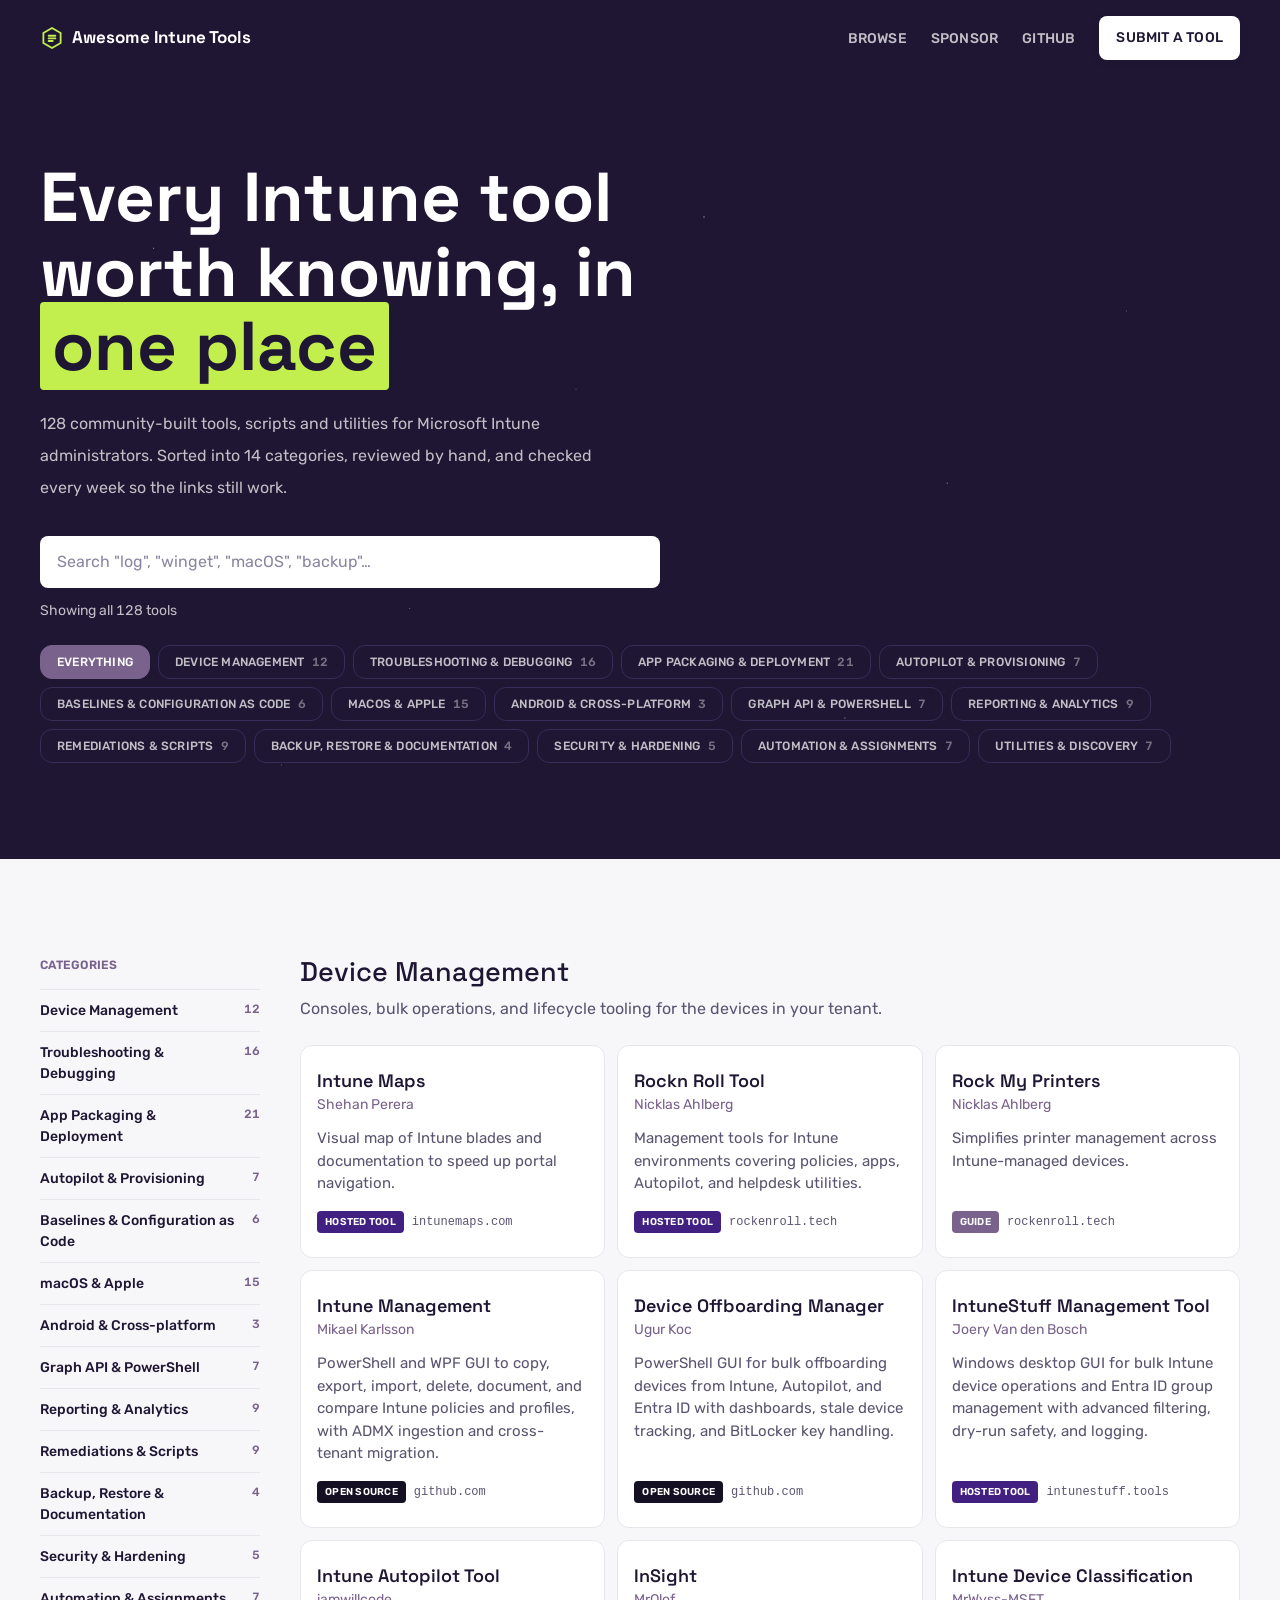
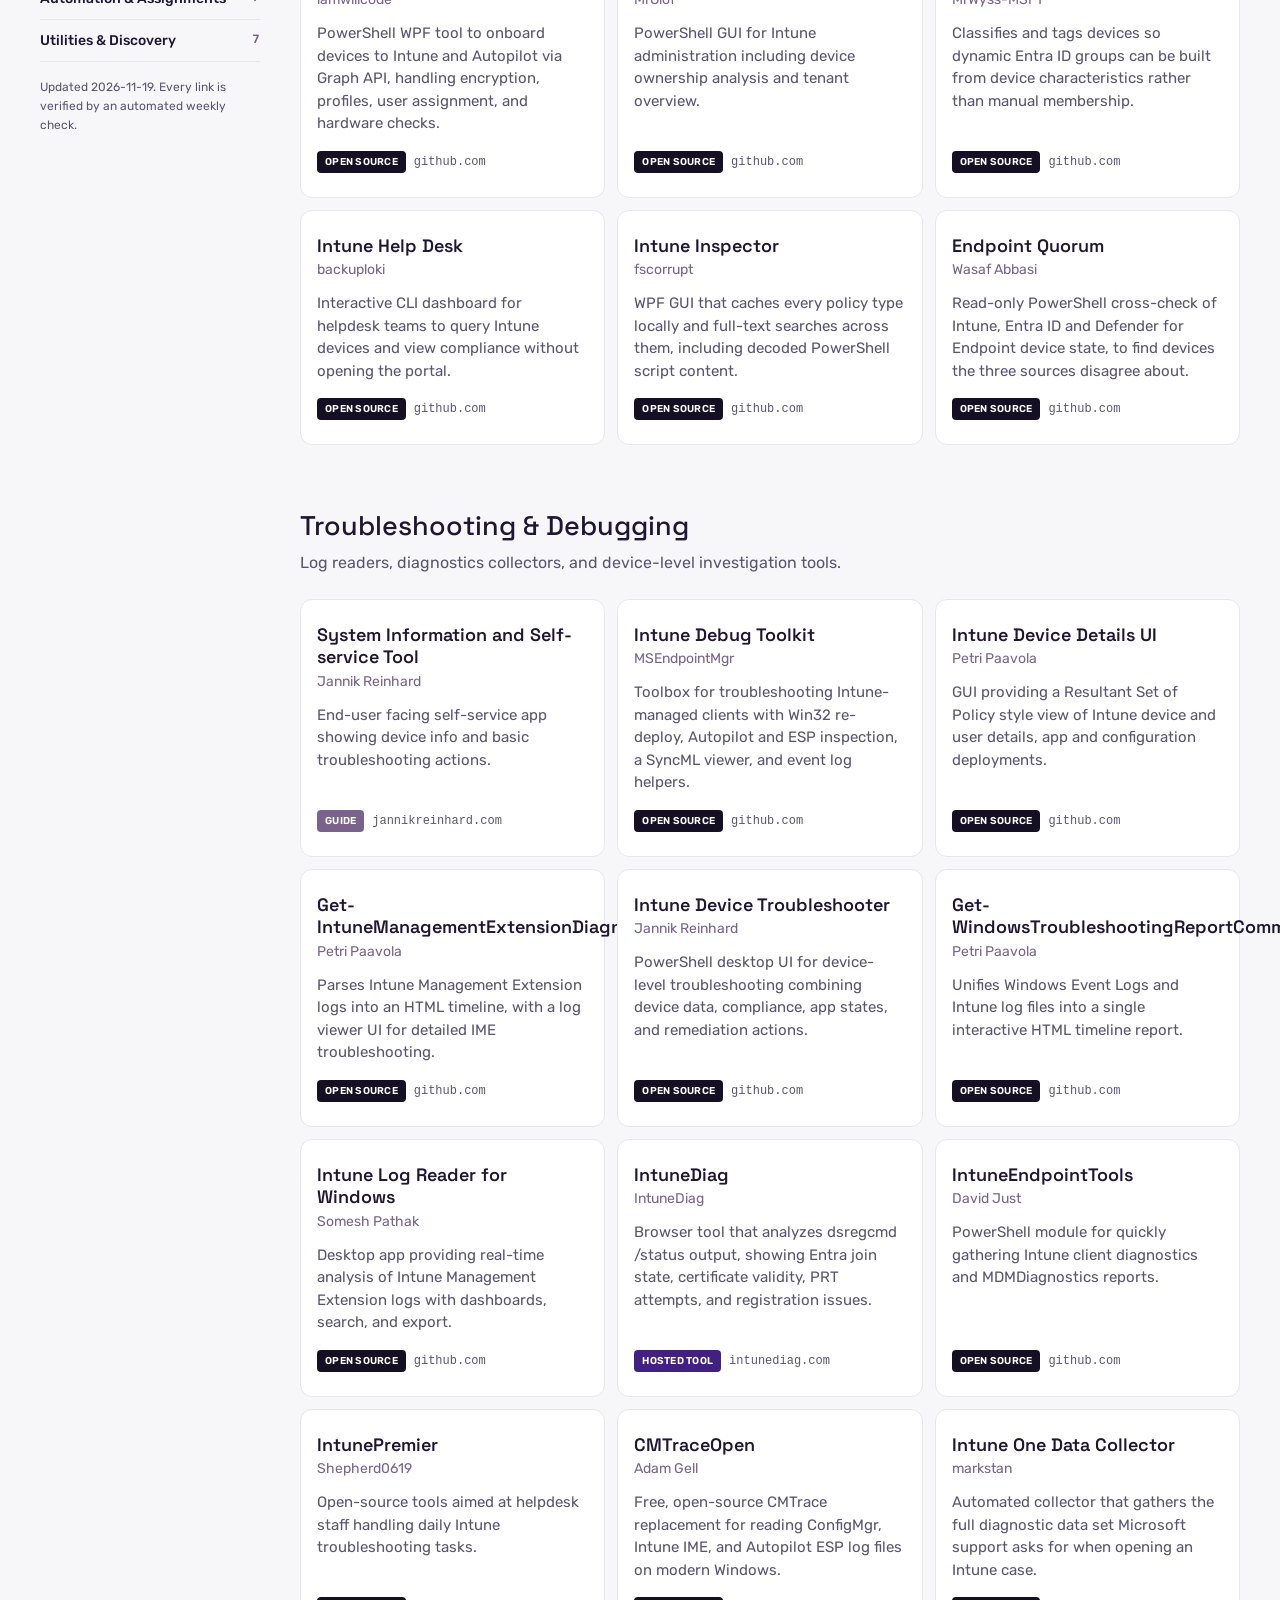
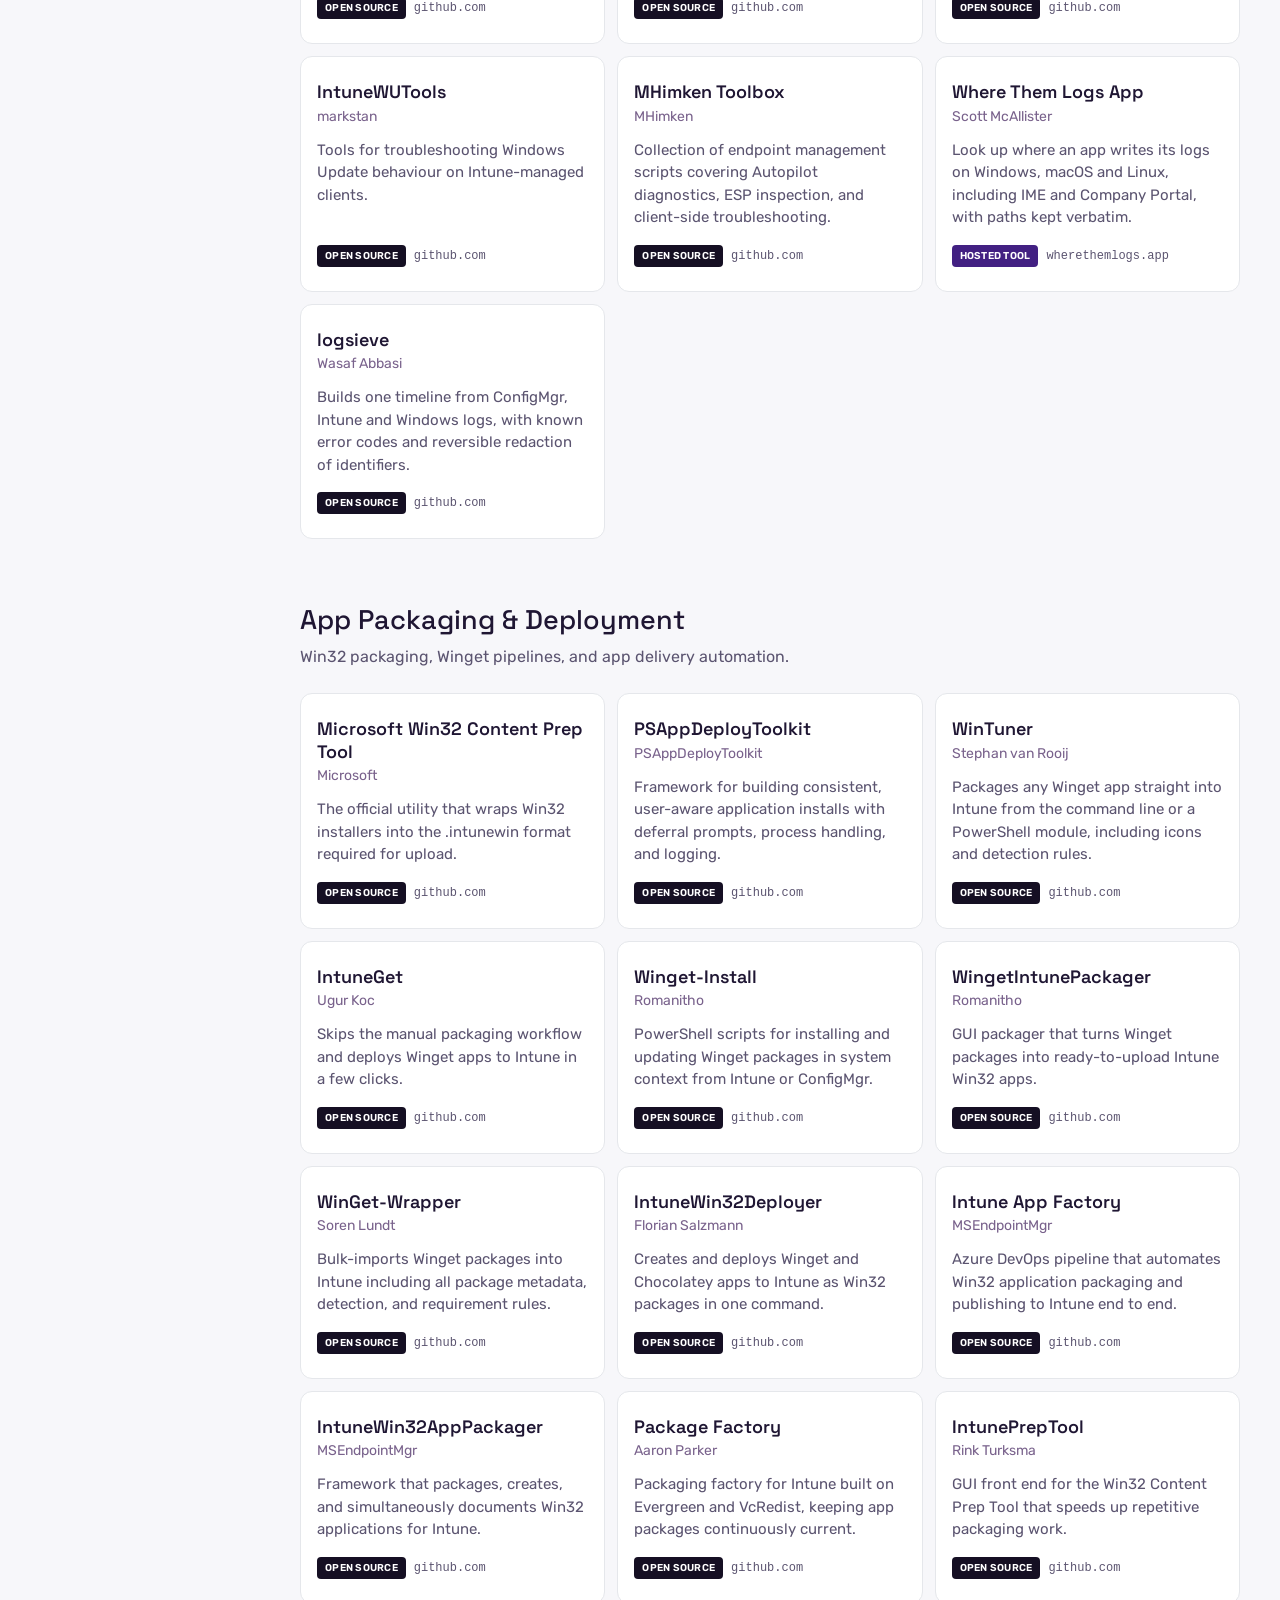
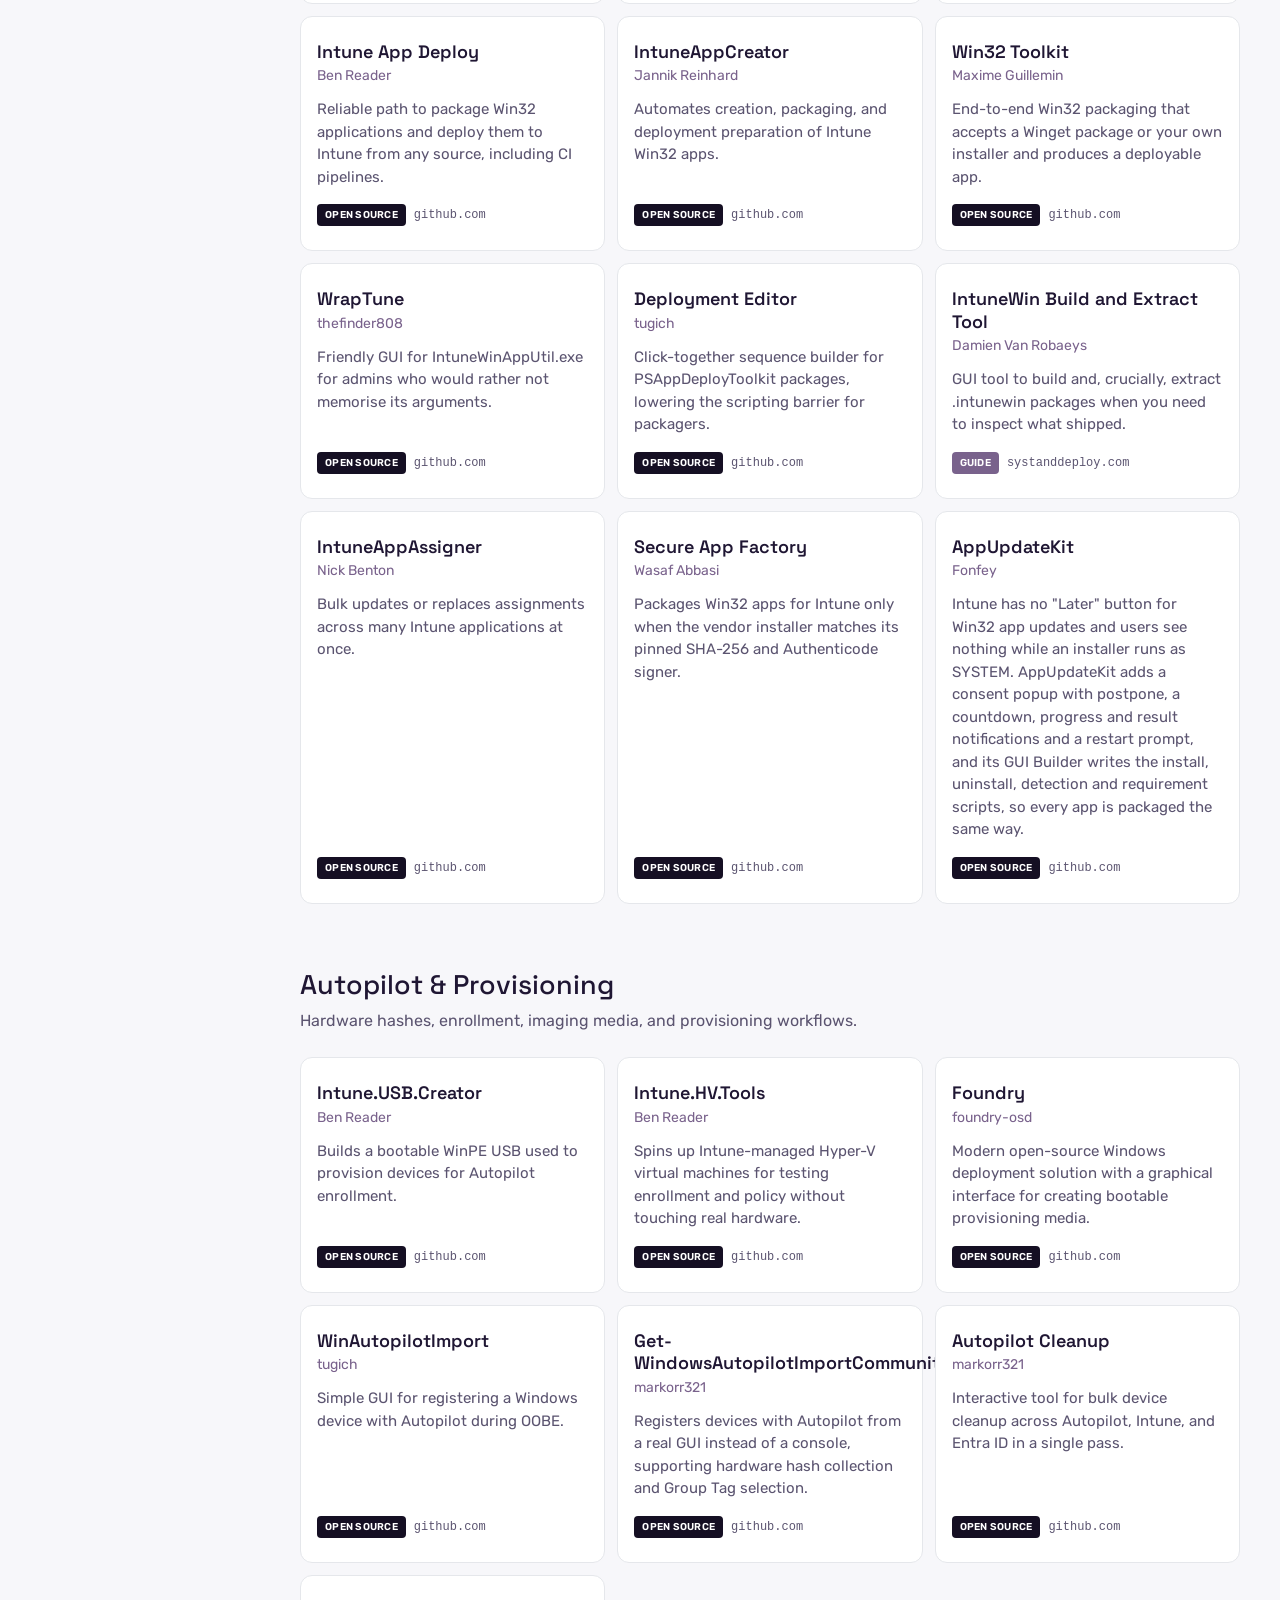
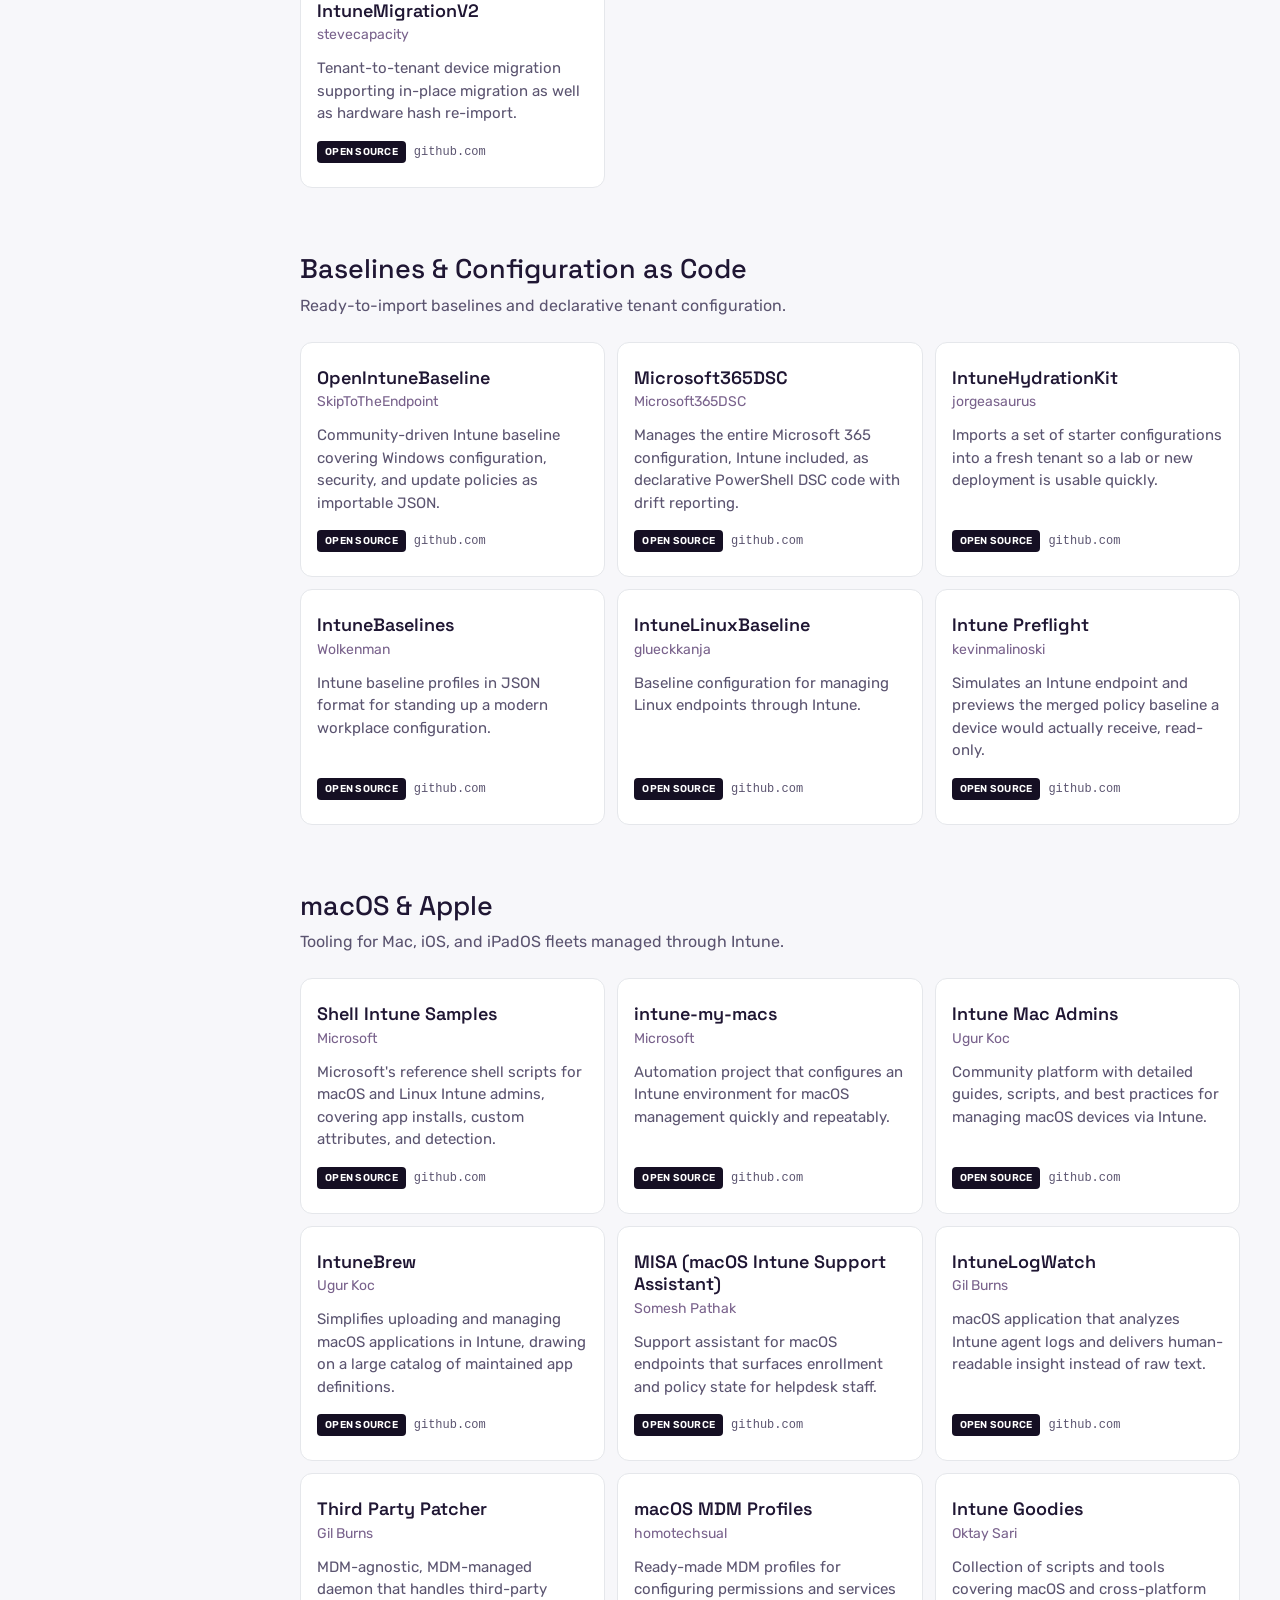
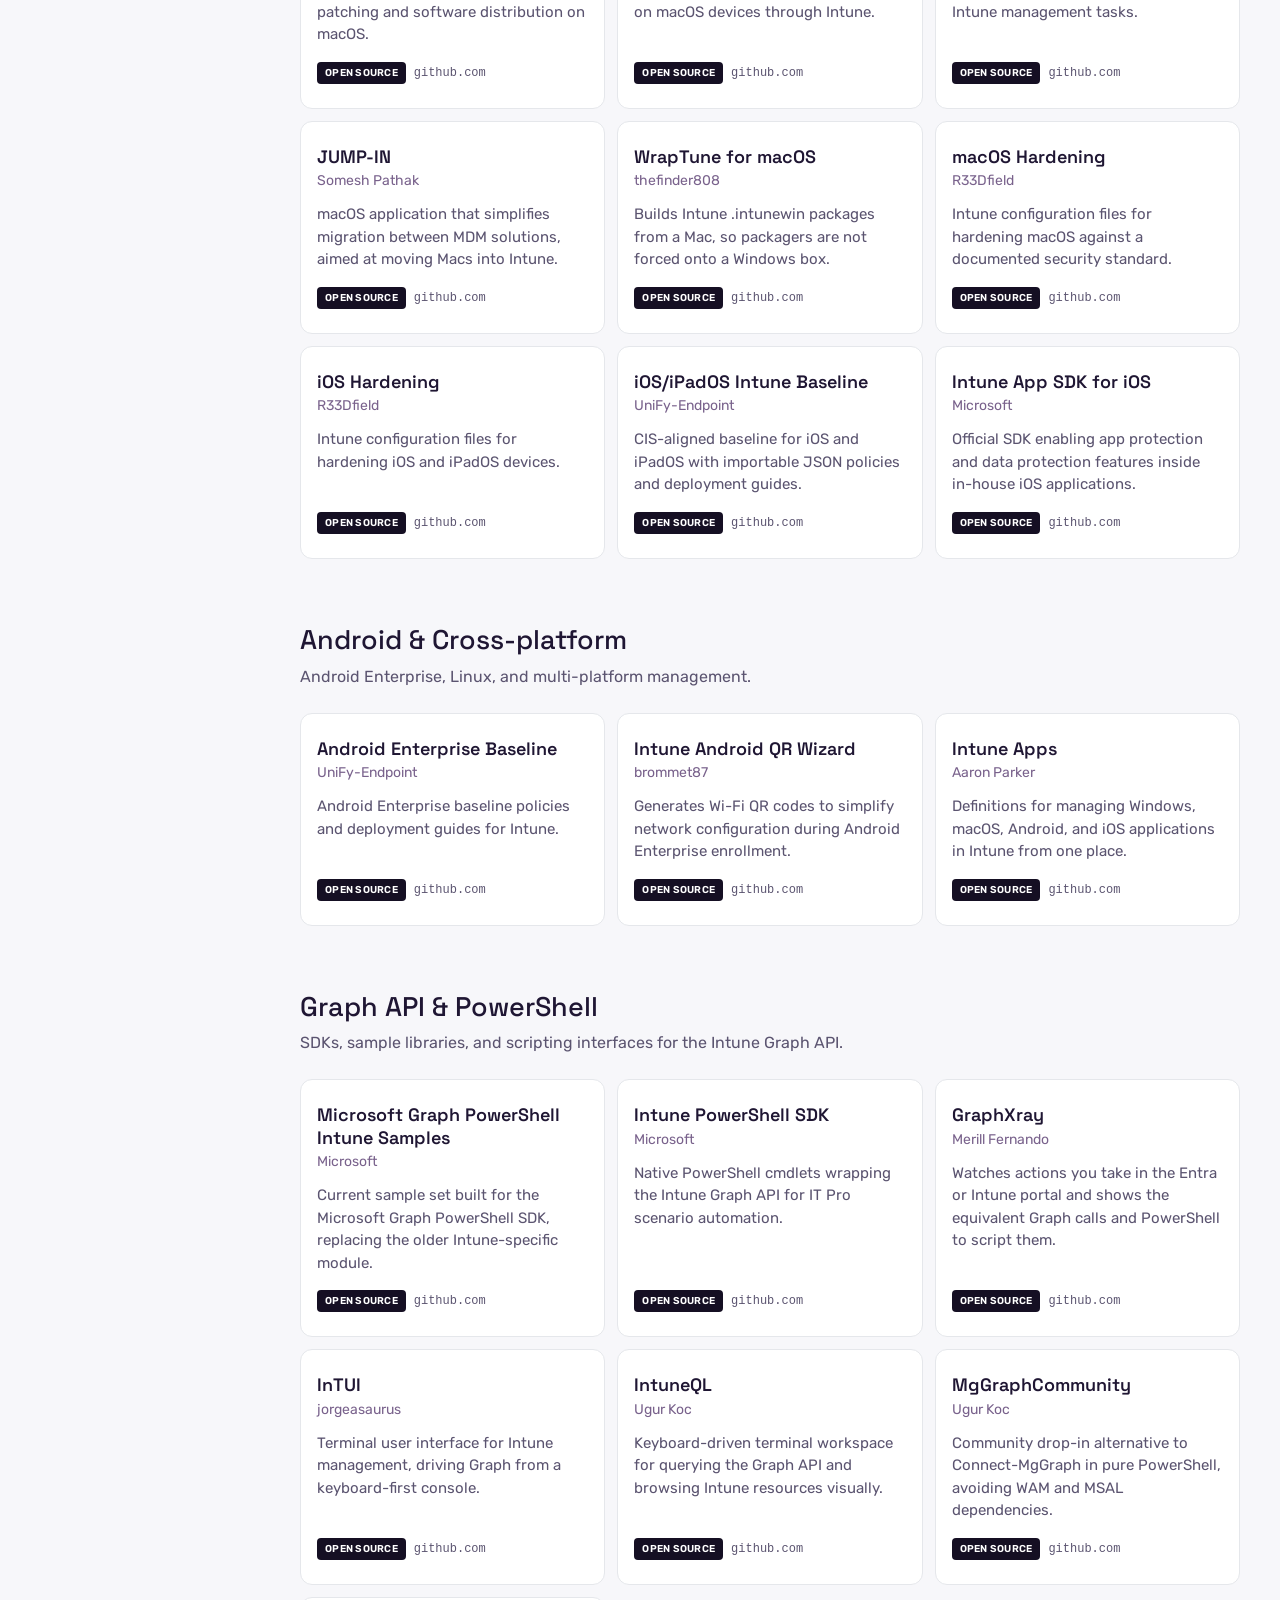
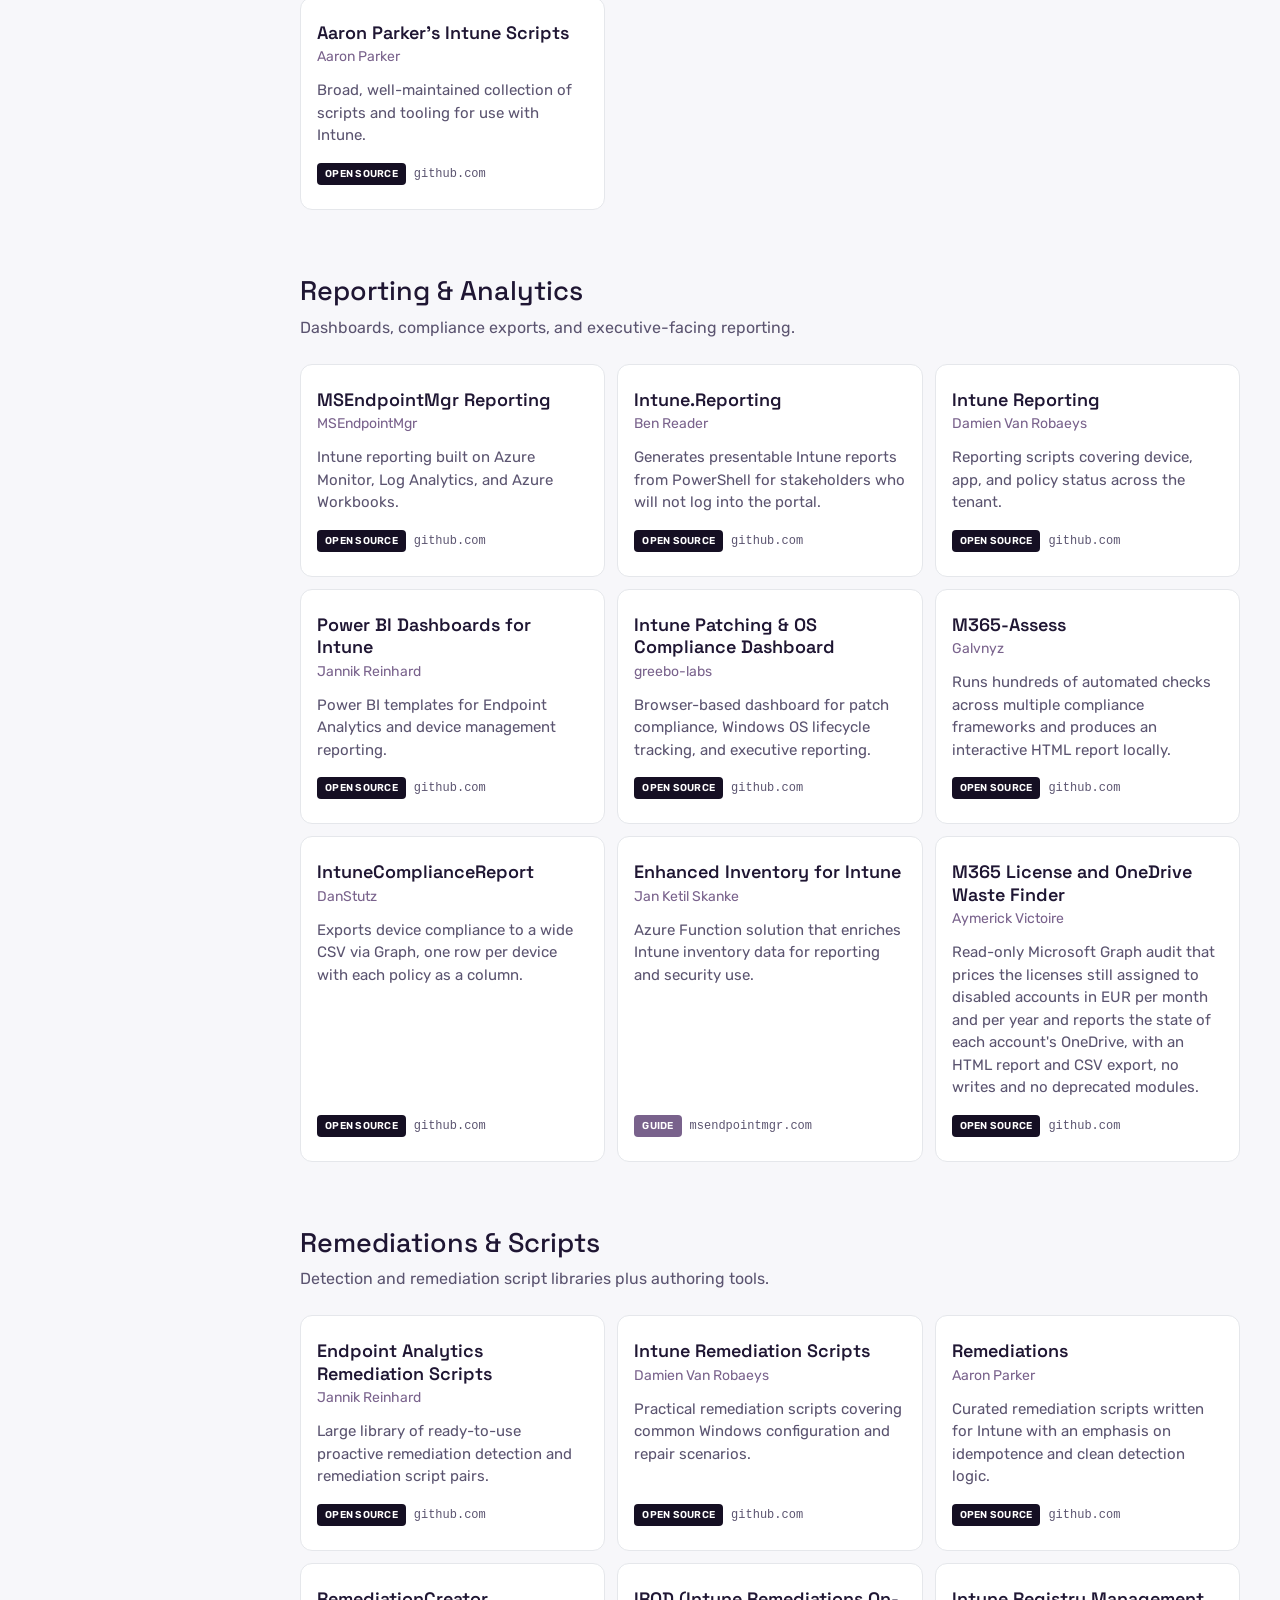
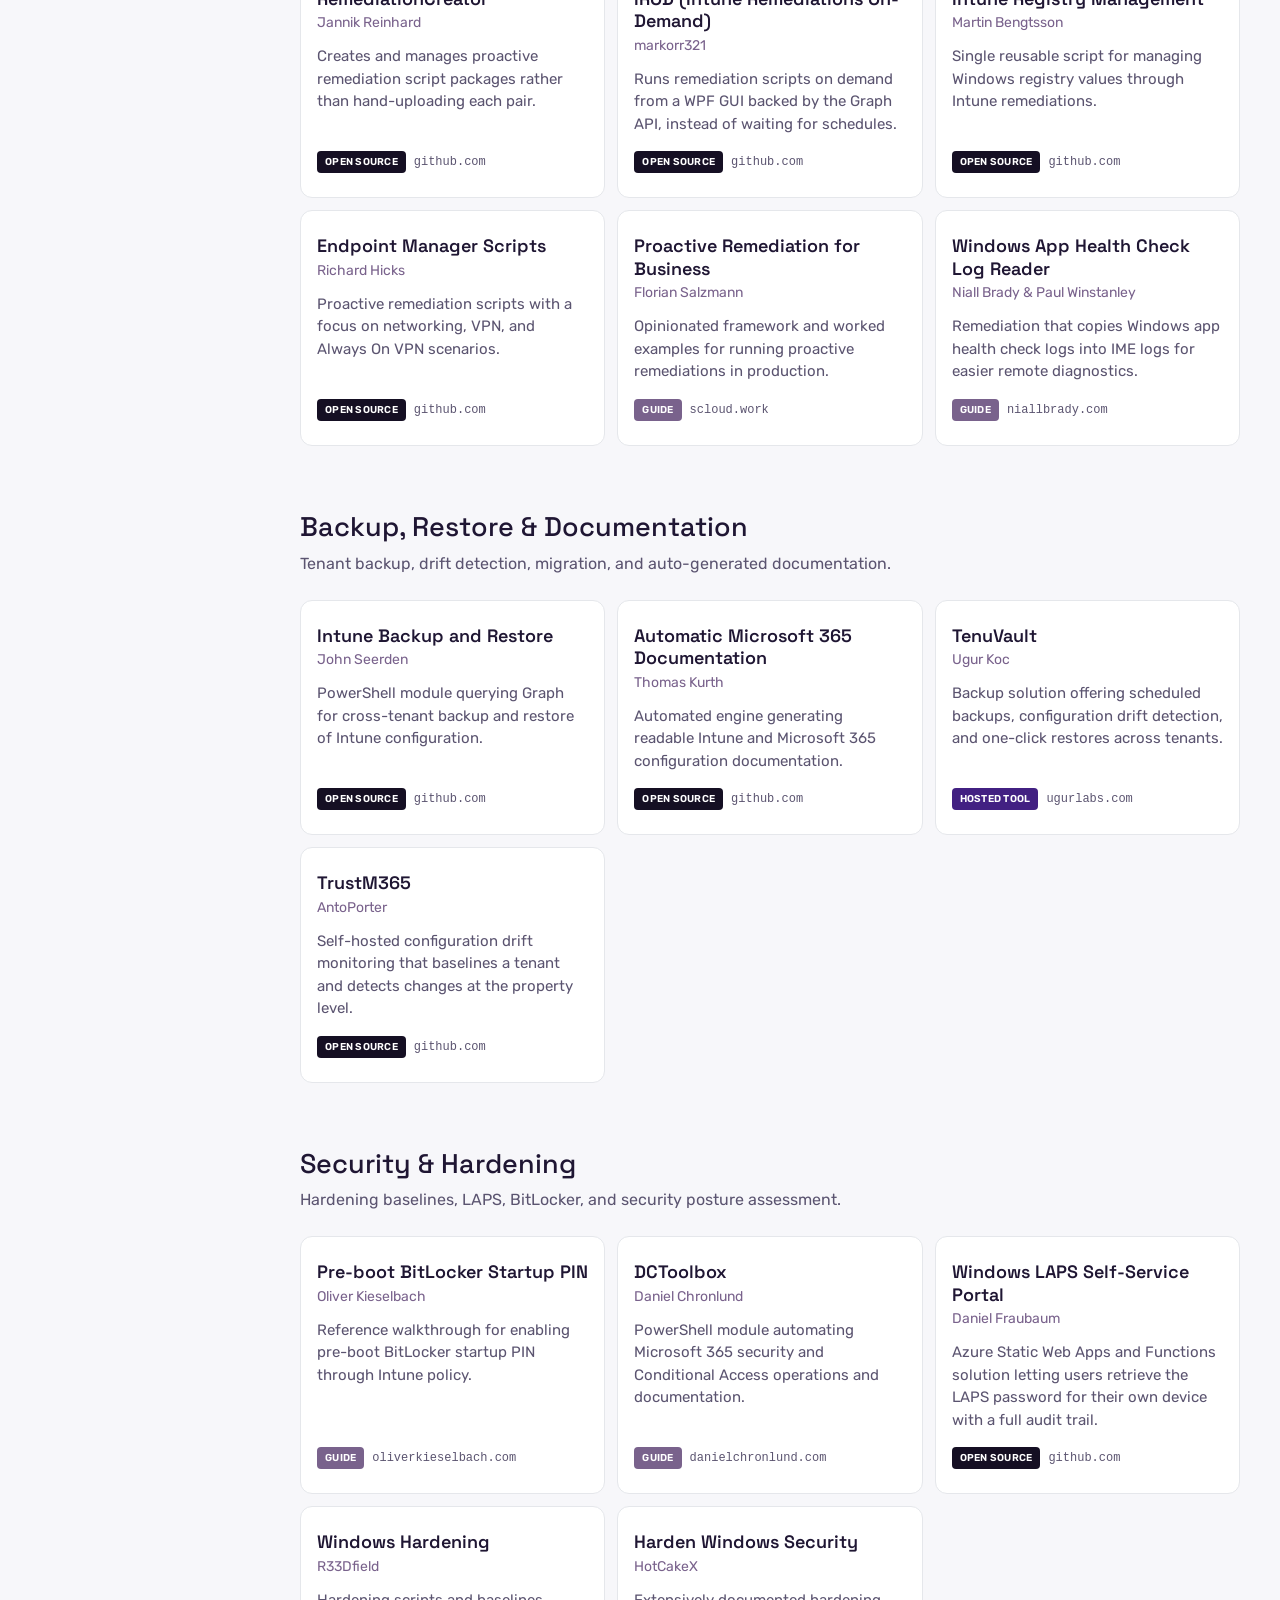
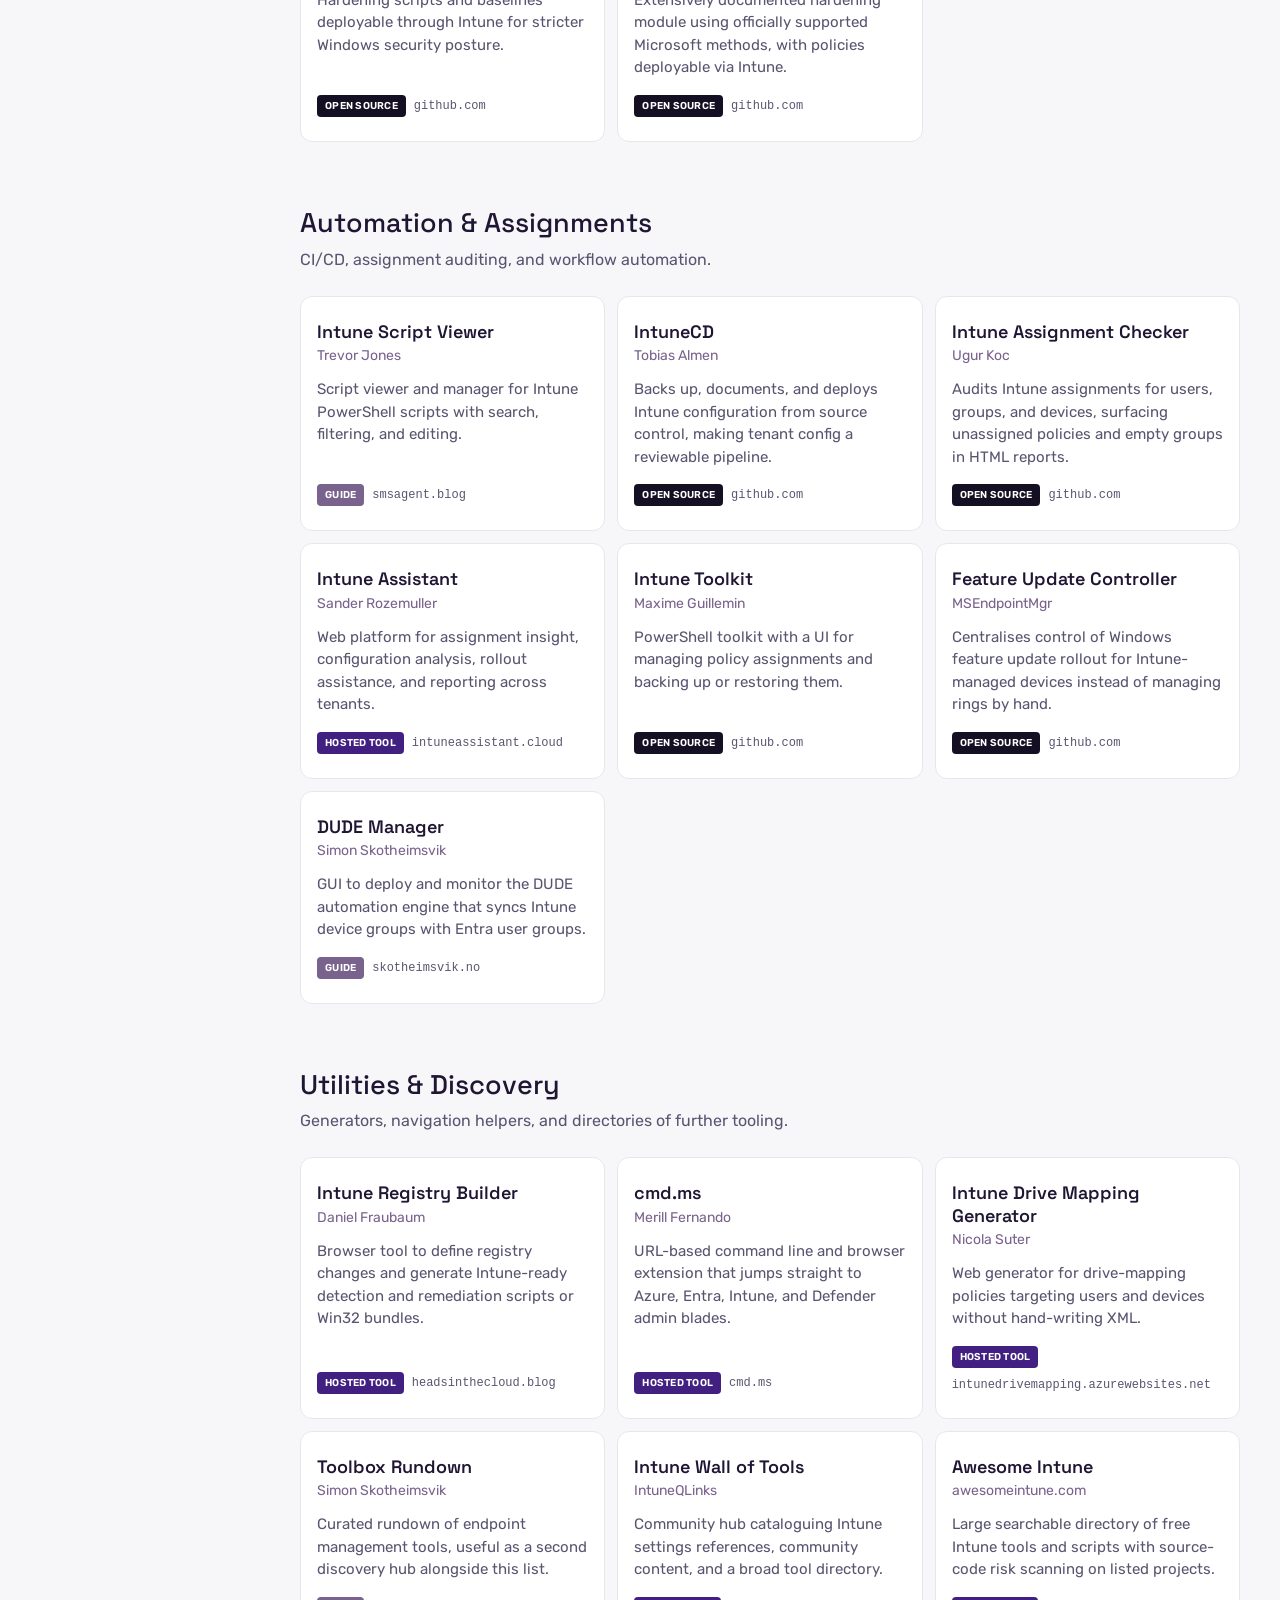
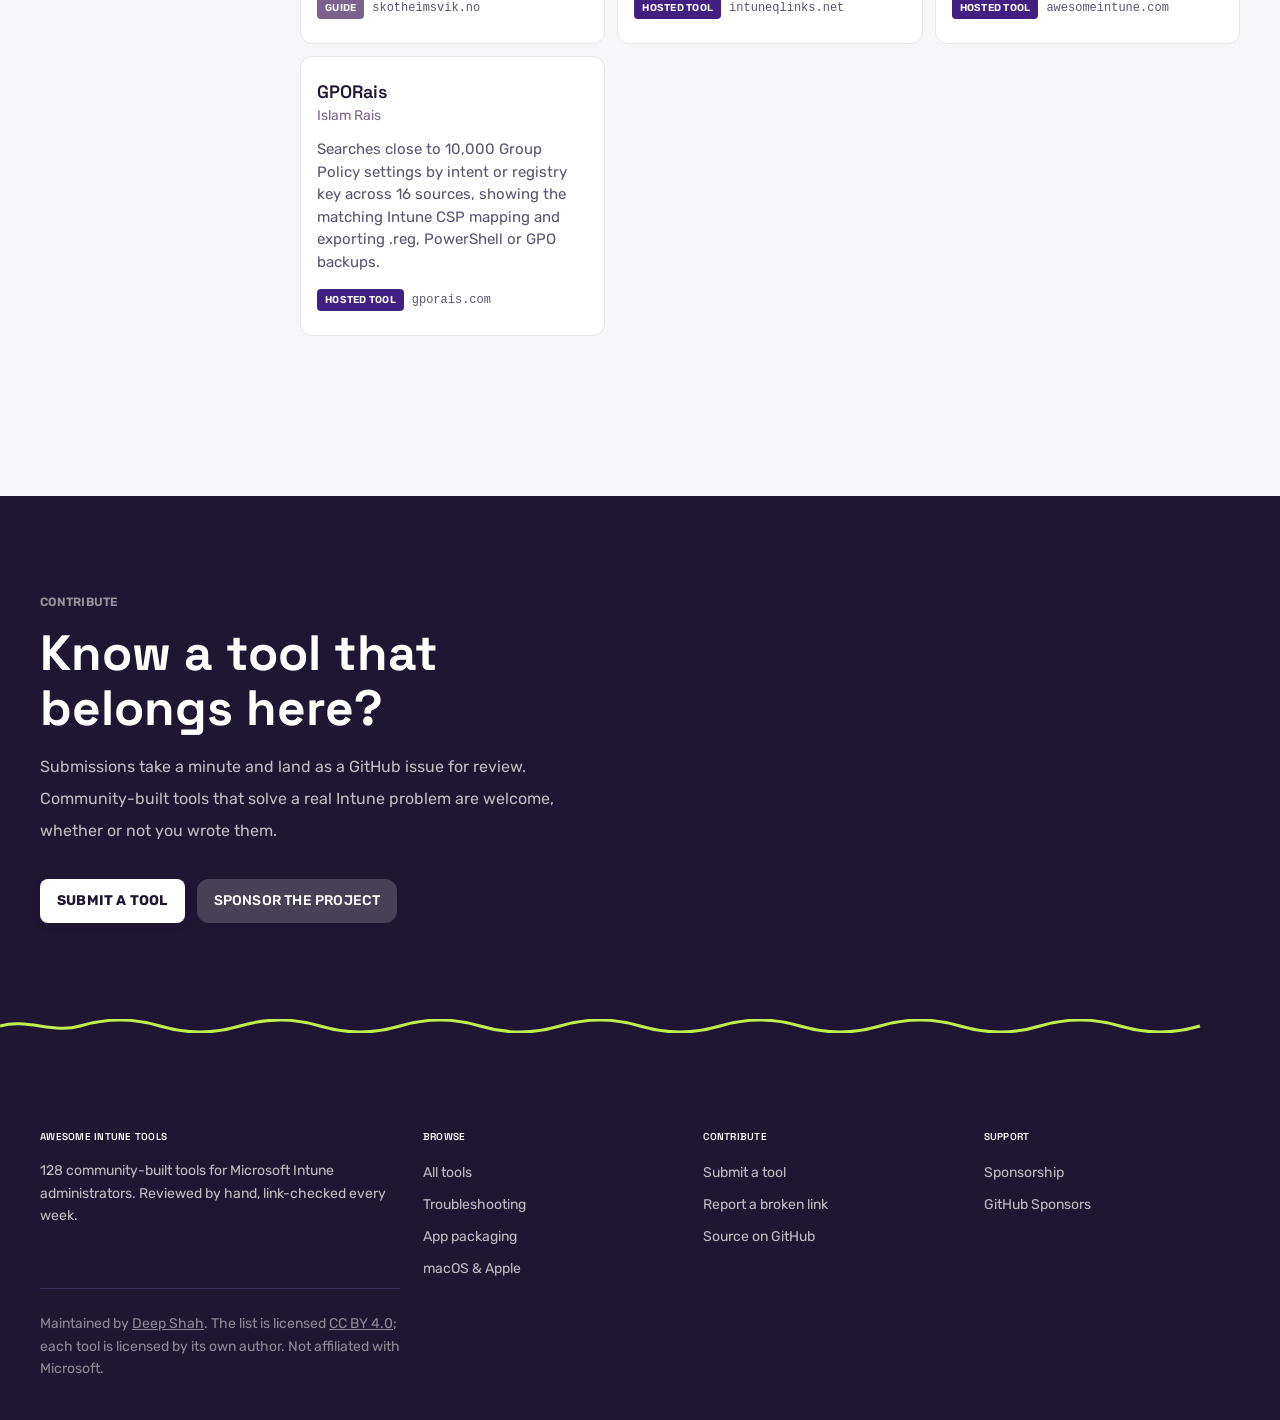
==== commit 4d86a526: "Tool submission: AppUpdateKit (closes #4)" ====
--- a/docs/index.html
+++ b/docs/index.html
@@ -3,20 +3,20 @@
 <head>
 <meta charset="utf-8">
 <meta name="viewport" content="width=device-width, initial-scale=1">
-<title>Awesome Intune Tools — 127 free tools and scripts for Microsoft Intune admins</title>
-<meta name="description" content="A searchable directory of 127 free, community-built Microsoft Intune tools: troubleshooting, app packaging, Autopilot, reporting, security baselines, macOS and Graph API automation.">
+<title>Awesome Intune Tools — 128 free tools and scripts for Microsoft Intune admins</title>
+<meta name="description" content="A searchable directory of 128 free, community-built Microsoft Intune tools: troubleshooting, app packaging, Autopilot, reporting, security baselines, macOS and Graph API automation.">
 <link rel="canonical" href="https://deepshah0308.github.io/awesome-intunetools/">
 <meta name="robots" content="index, follow, max-image-preview:large, max-snippet:-1">
 <meta name="author" content="Deep Shah">
 <meta property="og:type" content="website">
 <meta property="og:site_name" content="Awesome Intune Tools">
-<meta property="og:title" content="Awesome Intune Tools — 127 free tools and scripts for Microsoft Intune admins">
-<meta property="og:description" content="A searchable directory of 127 free, community-built Microsoft Intune tools: troubleshooting, app packaging, Autopilot, reporting, security baselines, macOS and Graph API automation.">
+<meta property="og:title" content="Awesome Intune Tools — 128 free tools and scripts for Microsoft Intune admins">
+<meta property="og:description" content="A searchable directory of 128 free, community-built Microsoft Intune tools: troubleshooting, app packaging, Autopilot, reporting, security baselines, macOS and Graph API automation.">
 <meta property="og:url" content="https://deepshah0308.github.io/awesome-intunetools/">
 <meta property="og:image" content="https://deepshah0308.github.io/awesome-intunetools/og-image.svg">
 <meta name="twitter:card" content="summary_large_image">
-<meta name="twitter:title" content="Awesome Intune Tools — 127 free tools and scripts for Microsoft Intune admins">
-<meta name="twitter:description" content="A searchable directory of 127 free, community-built Microsoft Intune tools: troubleshooting, app packaging, Autopilot, reporting, security baselines, macOS and Graph API automation.">
+<meta name="twitter:title" content="Awesome Intune Tools — 128 free tools and scripts for Microsoft Intune admins">
+<meta name="twitter:description" content="A searchable directory of 128 free, community-built Microsoft Intune tools: troubleshooting, app packaging, Autopilot, reporting, security baselines, macOS and Graph API automation.">
 <meta name="twitter:image" content="https://deepshah0308.github.io/awesome-intunetools/og-image.svg">
 <meta name="theme-color" content="#1F1633">
 <link rel="icon" href="favicon.svg" type="image/svg+xml">
@@ -25,8 +25,8 @@
 <link href="https://fonts.googleapis.com/css2?family=Rubik:wght@400;500;600;700&family=Space+Grotesk:wght@500;600;700&display=swap" rel="stylesheet">
 <link rel="stylesheet" href="style.css">
 <script type="application/ld+json">{"@context":"https://schema.org","@type":"WebSite","name":"Awesome Intune Tools","url":"https://deepshah0308.github.io/awesome-intunetools/","description":"A curated directory of community tools, scripts and utilities for Microsoft Intune administrators.","inLanguage":"en"}</script>
-<script type="application/ld+json">{"@context":"https://schema.org","@type":"CollectionPage","name":"Awesome Intune Tools","url":"https://deepshah0308.github.io/awesome-intunetools/","description":"A curated directory of community tools, scripts and utilities for Microsoft Intune administrators.","dateModified":"2026-11-19","license":"https://creativecommons.org/licenses/by/4.0/","mainEntity":{"@type":"ItemList","name":"127 Microsoft Intune tools","numberOfItems":127,"itemListElement":[{"@type":"ListItem","position":1,"item":{"@type":"SoftwareApplication","name":"Intune Maps","description":"Visual map of Intune blades and documentation to speed up portal navigation.","url":"https://intunemaps.com/","applicationCategory":"DeveloperApplication","applicationSubCategory":"Device Management","operatingSystem":"Windows, macOS, iOS, Android","author":{"@type":"Person","name":"Shehan Perera"},"offers":{"@type":"Offer","price":"0","priceCurrency":"USD"}}},{"@type":"ListItem","position":2,"item":{"@type":"SoftwareApplication","name":"Rockn Roll Tool","description":"Management tools for Intune environments covering policies, apps, Autopilot, and helpdesk utilities.","url":"https://www.rockenroll.tech/","applicationCategory":"DeveloperApplication","applicationSubCategory":"Device Management","operatingSystem":"Windows, macOS, iOS, Android","author":{"@type":"Person","name":"Nicklas Ahlberg"},"offers":{"@type":"Offer","price":"0","priceCurrency":"USD"}}},{"@type":"ListItem","position":3,"item":{"@type":"SoftwareApplication","name":"Rock My Printers","description":"Simplifies printer management across Intune-managed devices.","url":"https://www.rockenroll.tech/2023/03/14/rock-my-printers/","applicationCategory":"DeveloperApplication","applicationSubCategory":"Device Management","operatingSystem":"Windows, macOS, iOS, Android","author":{"@type":"Person","name":"Nicklas Ahlberg"},"offers":{"@type":"Offer","price":"0","priceCurrency":"USD"}}},{"@type":"ListItem","position":4,"item":{"@type":"SoftwareApplication","name":"Intune Management","description":"PowerShell and WPF GUI to copy, export, import, delete, document, and compare Intune policies and profiles, with ADMX ingestion and cross-tenant migration.","url":"https://github.com/Micke-K/IntuneManagement","applicationCategory":"DeveloperApplication","applicationSubCategory":"Device Management","operatingSystem":"Windows, macOS, iOS, Android","author":{"@type":"Person","name":"Mikael Karlsson"},"offers":{"@type":"Offer","price":"0","priceCurrency":"USD"}}},{"@type":"ListItem","position":5,"item":{"@type":"SoftwareApplication","name":"Device Offboarding Manager","description":"PowerShell GUI for bulk offboarding devices from Intune, Autopilot, and Entra ID with dashboards, stale device tracking, and BitLocker key handling.","url":"https://github.com/ugurkocde/DeviceOffboardingManager","applicationCategory":"DeveloperApplication","applicationSubCategory":"Device Management","operatingSystem":"Windows, macOS, iOS, Android","author":{"@type":"Person","name":"Ugur Koc"},"offers":{"@type":"Offer","price":"0","priceCurrency":"USD"}}},{"@type":"ListItem","position":6,"item":{"@type":"SoftwareApplication","name":"IntuneStuff Management Tool","description":"Windows desktop GUI for bulk Intune device operations and Entra ID group management with advanced filtering, dry-run safety, and logging.","url":"https://intunestuff.tools/","applicationCategory":"DeveloperApplication","applicationSubCategory":"Device Management","operatingSystem":"Windows, macOS, iOS, Android","author":{"@type":"Person","name":"Joery Van den Bosch"},"offers":{"@type":"Offer","price":"0","priceCurrency":"USD"}}},{"@type":"ListItem","position":7,"item":{"@type":"SoftwareApplication","name":"Intune Autopilot Tool","description":"PowerShell WPF tool to onboard devices to Intune and Autopilot via Graph API, handling encryption, profiles, user assignment, and hardware checks.","url":"https://github.com/iamwillcode/Intune-Autopilot-Tool","applicationCategory":"DeveloperApplication","applicationSubCategory":"Device Management","operatingSystem":"Windows, macOS, iOS, Android","author":{"@type":"Person","name":"iamwillcode"},"offers":{"@type":"Offer","price":"0","priceCurrency":"USD"}}},{"@type":"ListItem","position":8,"item":{"@type":"SoftwareApplication","name":"InSight","description":"PowerShell GUI for Intune administration including device ownership analysis and tenant overview.","url":"https://github.com/MrOlof/InSight","applicationCategory":"DeveloperApplication","applicationSubCategory":"Device Management","operatingSystem":"Windows, macOS, iOS, Android","author":{"@type":"Person","name":"MrOlof"},"offers":{"@type":"Offer","price":"0","priceCurrency":"USD"}}},{"@type":"ListItem","position":9,"item":{"@type":"SoftwareApplication","name":"Intune Device Classification","description":"Classifies and tags devices so dynamic Entra ID groups can be built from device characteristics rather than manual membership.","url":"https://github.com/MrWyss-MSFT/IntuneDeviceClassification","applicationCategory":"DeveloperApplication","applicationSubCategory":"Device Management","operatingSystem":"Windows, macOS, iOS, Android","author":{"@type":"Person","name":"MrWyss-MSFT"},"offers":{"@type":"Offer","price":"0","priceCurrency":"USD"}}},{"@type":"ListItem","position":10,"item":{"@type":"SoftwareApplication","name":"Intune Help Desk","description":"Interactive CLI dashboard for helpdesk teams to query Intune devices and view compliance without opening the portal.","url":"https://github.com/backuploki/Intune-Help-Desk","applicationCategory":"DeveloperApplication","applicationSubCategory":"Device Management","operatingSystem":"Windows, macOS, iOS, Android","author":{"@type":"Person","name":"backuploki"},"offers":{"@type":"Offer","price":"0","priceCurrency":"USD"}}},{"@type":"ListItem","position":11,"item":{"@type":"SoftwareApplication","name":"System Information and Self-service Tool","description":"End-user facing self-service app showing device info and basic troubleshooting actions.","url":"https://jannikreinhard.com/2023/01/01/system-information-and-self-service-tool/","applicationCategory":"DeveloperApplication","applicationSubCategory":"Troubleshooting & Debugging","operatingSystem":"Windows, macOS, iOS, Android","author":{"@type":"Person","name":"Jannik Reinhard"},"offers":{"@type":"Offer","price":"0","priceCurrency":"USD"}}},{"@type":"ListItem","position":12,"item":{"@type":"SoftwareApplication","name":"Intune Debug Toolkit","description":"Toolbox for troubleshooting Intune-managed clients with Win32 re-deploy, Autopilot and ESP inspection, a SyncML viewer, and event log helpers.","url":"https://github.com/MSEndpointMgr/IntuneDebugToolkit","applicationCategory":"DeveloperApplication","applicationSubCategory":"Troubleshooting & Debugging","operatingSystem":"Windows, macOS, iOS, Android","author":{"@type":"Person","name":"MSEndpointMgr"},"offers":{"@type":"Offer","price":"0","priceCurrency":"USD"}}},{"@type":"ListItem","position":13,"item":{"@type":"SoftwareApplication","name":"Intune Device Details UI","description":"GUI providing a Resultant Set of Policy style view of Intune device and user details, app and configuration deployments.","url":"https://github.com/petripaavola/IntuneDeviceDetailsGUI","applicationCategory":"DeveloperApplication","applicationSubCategory":"Troubleshooting & Debugging","operatingSystem":"Windows, macOS, iOS, Android","author":{"@type":"Person","name":"Petri Paavola"},"offers":{"@type":"Offer","price":"0","priceCurrency":"USD"}}},{"@type":"ListItem","position":14,"item":{"@type":"SoftwareApplication","name":"Get-IntuneManagementExtensionDiagnostics","description":"Parses Intune Management Extension logs into an HTML timeline, with a log viewer UI for detailed IME troubleshooting.","url":"https://github.com/petripaavola/Get-IntuneManagementExtensionDiagnostics","applicationCategory":"DeveloperApplication","applicationSubCategory":"Troubleshooting & Debugging","operatingSystem":"Windows, macOS, iOS, Android","author":{"@type":"Person","name":"Petri Paavola"},"offers":{"@type":"Offer","price":"0","priceCurrency":"USD"}}},{"@type":"ListItem","position":15,"item":{"@type":"SoftwareApplication","name":"Intune Device Troubleshooter","description":"PowerShell desktop UI for device-level troubleshooting combining device data, compliance, app states, and remediation actions.","url":"https://github.com/JayRHa/IntuneDeviceTroubleshooter","applicationCategory":"DeveloperApplication","applicationSubCategory":"Troubleshooting & Debugging","operatingSystem":"Windows, macOS, iOS, Android","author":{"@type":"Person","name":"Jannik Reinhard"},"offers":{"@type":"Offer","price":"0","priceCurrency":"USD"}}},{"@type":"ListItem","position":16,"item":{"@type":"SoftwareApplication","name":"Get-WindowsTroubleshootingReportCommunity","description":"Unifies Windows Event Logs and Intune log files into a single interactive HTML timeline report.","url":"https://github.com/petripaavola/Get-WindowsTroubleshootingReportCommunity","applicationCategory":"DeveloperApplication","applicationSubCategory":"Troubleshooting & Debugging","operatingSystem":"Windows, macOS, iOS, Android","author":{"@type":"Person","name":"Petri Paavola"},"offers":{"@type":"Offer","price":"0","priceCurrency":"USD"}}},{"@type":"ListItem","position":17,"item":{"@type":"SoftwareApplication","name":"Intune Log Reader for Windows","description":"Desktop app providing real-time analysis of Intune Management Extension logs with dashboards, search, and export.","url":"https://github.com/pathaksomesh06/Intune-Log-Reader-for-Windows","applicationCategory":"DeveloperApplication","applicationSubCategory":"Troubleshooting & Debugging","operatingSystem":"Windows, macOS, iOS, Android","author":{"@type":"Person","name":"Somesh Pathak"},"offers":{"@type":"Offer","price":"0","priceCurrency":"USD"}}},{"@type":"ListItem","position":18,"item":{"@type":"SoftwareApplication","name":"IntuneDiag","description":"Browser tool that analyzes dsregcmd /status output, showing Entra join state, certificate validity, PRT attempts, and registration issues.","url":"https://www.intunediag.com/","applicationCategory":"DeveloperApplication","applicationSubCategory":"Troubleshooting & Debugging","operatingSystem":"Windows, macOS, iOS, Android","author":{"@type":"Person","name":"IntuneDiag"},"offers":{"@type":"Offer","price":"0","priceCurrency":"USD"}}},{"@type":"ListItem","position":19,"item":{"@type":"SoftwareApplication","name":"IntuneEndpointTools","description":"PowerShell module for quickly gathering Intune client diagnostics and MDMDiagnostics reports.","url":"https://github.com/djust270/IntuneEndpointTools","applicationCategory":"DeveloperApplication","applicationSubCategory":"Troubleshooting & Debugging","operatingSystem":"Windows, macOS, iOS, Android","author":{"@type":"Person","name":"David Just"},"offers":{"@type":"Offer","price":"0","priceCurrency":"USD"}}},{"@type":"ListItem","position":20,"item":{"@type":"SoftwareApplication","name":"IntunePremier","description":"Open-source tools aimed at helpdesk staff handling daily Intune troubleshooting tasks.","url":"https://github.com/Shepherd0619/IntunePremier","applicationCategory":"DeveloperApplication","applicationSubCategory":"Troubleshooting & Debugging","operatingSystem":"Windows, macOS, iOS, Android","author":{"@type":"Person","name":"Shepherd0619"},"offers":{"@type":"Offer","price":"0","priceCurrency":"USD"}}},{"@type":"ListItem","position":21,"item":{"@type":"SoftwareApplication","name":"CMTraceOpen","description":"Free, open-source CMTrace replacement for reading ConfigMgr, Intune IME, and Autopilot ESP log files on modern Windows.","url":"https://github.com/adamgell/cmtraceopen","applicationCategory":"DeveloperApplication","applicationSubCategory":"Troubleshooting & Debugging","operatingSystem":"Windows, macOS, iOS, Android","author":{"@type":"Person","name":"Adam Gell"},"offers":{"@type":"Offer","price":"0","priceCurrency":"USD"}}},{"@type":"ListItem","position":22,"item":{"@type":"SoftwareApplication","name":"Intune One Data Collector","description":"Automated collector that gathers the full diagnostic data set Microsoft support asks for when opening an Intune case.","url":"https://github.com/markstan/IntuneOneDataCollector","applicationCategory":"DeveloperApplication","applicationSubCategory":"Troubleshooting & Debugging","operatingSystem":"Windows, macOS, iOS, Android","author":{"@type":"Person","name":"markstan"},"offers":{"@type":"Offer","price":"0","priceCurrency":"USD"}}},{"@type":"ListItem","position":23,"item":{"@type":"SoftwareApplication","name":"IntuneWUTools","description":"Tools for troubleshooting Windows Update behaviour on Intune-managed clients.","url":"https://github.com/markstan/IntuneWUTools","applicationCategory":"DeveloperApplication","applicationSubCategory":"Troubleshooting & Debugging","operatingSystem":"Windows, macOS, iOS, Android","author":{"@type":"Person","name":"markstan"},"offers":{"@type":"Offer","price":"0","priceCurrency":"USD"}}},{"@type":"ListItem","position":24,"item":{"@type":"SoftwareApplication","name":"MHimken Toolbox","description":"Collection of endpoint management scripts covering Autopilot diagnostics, ESP inspection, and client-side troubleshooting.","url":"https://github.com/MHimken/toolbox","applicationCategory":"DeveloperApplication","applicationSubCategory":"Troubleshooting & Debugging","operatingSystem":"Windows, macOS, iOS, Android","author":{"@type":"Person","name":"MHimken"},"offers":{"@type":"Offer","price":"0","priceCurrency":"USD"}}},{"@type":"ListItem","position":25,"item":{"@type":"SoftwareApplication","name":"Microsoft Win32 Content Prep Tool","description":"The official utility that wraps Win32 installers into the .intunewin format required for upload.","url":"https://github.com/microsoft/Microsoft-Win32-Content-Prep-Tool","applicationCategory":"DeveloperApplication","applicationSubCategory":"App Packaging & Deployment","operatingSystem":"Windows, macOS, iOS, Android","author":{"@type":"Person","name":"Microsoft"},"offers":{"@type":"Offer","price":"0","priceCurrency":"USD"}}},{"@type":"ListItem","position":26,"item":{"@type":"SoftwareApplication","name":"PSAppDeployToolkit","description":"Framework for building consistent, user-aware application installs with deferral prompts, process handling, and logging.","url":"https://github.com/PSAppDeployToolkit/PSAppDeployToolkit","applicationCategory":"DeveloperApplication","applicationSubCategory":"App Packaging & Deployment","operatingSystem":"Windows, macOS, iOS, Android","author":{"@type":"Person","name":"PSAppDeployToolkit"},"offers":{"@type":"Offer","price":"0","priceCurrency":"USD"}}},{"@type":"ListItem","position":27,"item":{"@type":"SoftwareApplication","name":"WinTuner","description":"Packages any Winget app straight into Intune from the command line or a PowerShell module, including icons and detection rules.","url":"https://github.com/svrooij/WinTuner","applicationCategory":"DeveloperApplication","applicationSubCategory":"App Packaging & Deployment","operatingSystem":"Windows, macOS, iOS, Android","author":{"@type":"Person","name":"Stephan van Rooij"},"offers":{"@type":"Offer","price":"0","priceCurrency":"USD"}}},{"@type":"ListItem","position":28,"item":{"@type":"SoftwareApplication","name":"IntuneGet","description":"Skips the manual packaging workflow and deploys Winget apps to Intune in a few clicks.","url":"https://github.com/ugurkocde/IntuneGet","applicationCategory":"DeveloperApplication","applicationSubCategory":"App Packaging & Deployment","operatingSystem":"Windows, macOS, iOS, Android","author":{"@type":"Person","name":"Ugur Koc"},"offers":{"@type":"Offer","price":"0","priceCurrency":"USD"}}},{"@type":"ListItem","position":29,"item":{"@type":"SoftwareApplication","name":"Winget-Install","description":"PowerShell scripts for installing and updating Winget packages in system context from Intune or ConfigMgr.","url":"https://github.com/Romanitho/Winget-Install","applicationCategory":"DeveloperApplication","applicationSubCategory":"App Packaging & Deployment","operatingSystem":"Windows, macOS, iOS, Android","author":{"@type":"Person","name":"Romanitho"},"offers":{"@type":"Offer","price":"0","priceCurrency":"USD"}}},{"@type":"ListItem","position":30,"item":{"@type":"SoftwareApplication","name":"WingetIntunePackager","description":"GUI packager that turns Winget packages into ready-to-upload Intune Win32 apps.","url":"https://github.com/Romanitho/WingetIntunePackager","applicationCategory":"DeveloperApplication","applicationSubCategory":"App Packaging & Deployment","operatingSystem":"Windows, macOS, iOS, Android","author":{"@type":"Person","name":"Romanitho"},"offers":{"@type":"Offer","price":"0","priceCurrency":"USD"}}},{"@type":"ListItem","position":31,"item":{"@type":"SoftwareApplication","name":"WinGet-Wrapper","description":"Bulk-imports Winget packages into Intune including all package metadata, detection, and requirement rules.","url":"https://github.com/SorenLundt/WinGet-Wrapper","applicationCategory":"DeveloperApplication","applicationSubCategory":"App Packaging & Deployment","operatingSystem":"Windows, macOS, iOS, Android","author":{"@type":"Person","name":"Soren Lundt"},"offers":{"@type":"Offer","price":"0","priceCurrency":"USD"}}},{"@type":"ListItem","position":32,"item":{"@type":"SoftwareApplication","name":"IntuneWin32Deployer","description":"Creates and deploys Winget and Chocolatey apps to Intune as Win32 packages in one command.","url":"https://github.com/FlorianSLZ/IntuneWin32Deployer","applicationCategory":"DeveloperApplication","applicationSubCategory":"App Packaging & Deployment","operatingSystem":"Windows, macOS, iOS, Android","author":{"@type":"Person","name":"Florian Salzmann"},"offers":{"@type":"Offer","price":"0","priceCurrency":"USD"}}},{"@type":"ListItem","position":33,"item":{"@type":"SoftwareApplication","name":"Intune App Factory","description":"Azure DevOps pipeline that automates Win32 application packaging and publishing to Intune end to end.","url":"https://github.com/MSEndpointMgr/IntuneAppFactory","applicationCategory":"DeveloperApplication","applicationSubCategory":"App Packaging & Deployment","operatingSystem":"Windows, macOS, iOS, Android","author":{"@type":"Person","name":"MSEndpointMgr"},"offers":{"@type":"Offer","price":"0","priceCurrency":"USD"}}},{"@type":"ListItem","position":34,"item":{"@type":"SoftwareApplication","name":"IntuneWin32AppPackager","description":"Framework that packages, creates, and simultaneously documents Win32 applications for Intune.","url":"https://github.com/MSEndpointMgr/IntuneWin32AppPackager","applicationCategory":"DeveloperApplication","applicationSubCategory":"App Packaging & Deployment","operatingSystem":"Windows, macOS, iOS, Android","author":{"@type":"Person","name":"MSEndpointMgr"},"offers":{"@type":"Offer","price":"0","priceCurrency":"USD"}}},{"@type":"ListItem","position":35,"item":{"@type":"SoftwareApplication","name":"Package Factory","description":"Packaging factory for Intune built on Evergreen and VcRedist, keeping app packages continuously current.","url":"https://github.com/aaronparker/packagefactory","applicationCategory":"DeveloperApplication","applicationSubCategory":"App Packaging & Deployment","operatingSystem":"Windows, macOS, iOS, Android","author":{"@type":"Person","name":"Aaron Parker"},"offers":{"@type":"Offer","price":"0","priceCurrency":"USD"}}},{"@type":"ListItem","position":36,"item":{"@type":"SoftwareApplication","name":"IntunePrepTool","description":"GUI front end for the Win32 Content Prep Tool that speeds up repetitive packaging work.","url":"https://github.com/rink-turksma/IntunePrepTool","applicationCategory":"DeveloperApplication","applicationSubCategory":"App Packaging & Deployment","operatingSystem":"Windows, macOS, iOS, Android","author":{"@type":"Person","name":"Rink Turksma"},"offers":{"@type":"Offer","price":"0","priceCurrency":"USD"}}},{"@type":"ListItem","position":37,"item":{"@type":"SoftwareApplication","name":"Intune App Deploy","description":"Reliable path to package Win32 applications and deploy them to Intune from any source, including CI pipelines.","url":"https://github.com/tabs-not-spaces/Intune-App-Deploy","applicationCategory":"DeveloperApplication","applicationSubCategory":"App Packaging & Deployment","operatingSystem":"Windows, macOS, iOS, Android","author":{"@type":"Person","name":"Ben Reader"},"offers":{"@type":"Offer","price":"0","priceCurrency":"USD"}}},{"@type":"ListItem","position":38,"item":{"@type":"SoftwareApplication","name":"IntuneAppCreator","description":"Automates creation, packaging, and deployment preparation of Intune Win32 apps.","url":"https://github.com/JayRHa/IntuneAppCreator","applicationCategory":"DeveloperApplication","applicationSubCategory":"App Packaging & Deployment","operatingSystem":"Windows, macOS, iOS, Android","author":{"@type":"Person","name":"Jannik Reinhard"},"offers":{"@type":"Offer","price":"0","priceCurrency":"USD"}}},{"@type":"ListItem","position":39,"item":{"@type":"SoftwareApplication","name":"Win32 Toolkit","description":"End-to-end Win32 packaging that accepts a Winget package or your own installer and produces a deployable app.","url":"https://github.com/MG-Cloudflow/win32-toolkit","applicationCategory":"DeveloperApplication","applicationSubCategory":"App Packaging & Deployment","operatingSystem":"Windows, macOS, iOS, Android","author":{"@type":"Person","name":"Maxime Guillemin"},"offers":{"@type":"Offer","price":"0","priceCurrency":"USD"}}},{"@type":"ListItem","position":40,"item":{"@type":"SoftwareApplication","name":"WrapTune","description":"Friendly GUI for IntuneWinAppUtil.exe for admins who would rather not memorise its arguments.","url":"https://github.com/thefinder808/WrapTune","applicationCategory":"DeveloperApplication","applicationSubCategory":"App Packaging & Deployment","operatingSystem":"Windows, macOS, iOS, Android","author":{"@type":"Person","name":"thefinder808"},"offers":{"@type":"Offer","price":"0","priceCurrency":"USD"}}},{"@type":"ListItem","position":41,"item":{"@type":"SoftwareApplication","name":"Deployment Editor","description":"Click-together sequence builder for PSAppDeployToolkit packages, lowering the scripting barrier for packagers.","url":"https://github.com/tugich/DeploymentEditor","applicationCategory":"DeveloperApplication","applicationSubCategory":"App Packaging & Deployment","operatingSystem":"Windows, macOS, iOS, Android","author":{"@type":"Person","name":"tugich"},"offers":{"@type":"Offer","price":"0","priceCurrency":"USD"}}},{"@type":"ListItem","position":42,"item":{"@type":"SoftwareApplication","name":"IntuneWin Build and Extract Tool","description":"GUI tool to build and, crucially, extract .intunewin packages when you need to inspect what shipped.","url":"https://www.systanddeploy.com/2023/05/intunewin-build-and-extract-tool-to.html","applicationCategory":"DeveloperApplication","applicationSubCategory":"App Packaging & Deployment","operatingSystem":"Windows, macOS, iOS, Android","author":{"@type":"Person","name":"Damien Van Robaeys"},"offers":{"@type":"Offer","price":"0","priceCurrency":"USD"}}},{"@type":"ListItem","position":43,"item":{"@type":"SoftwareApplication","name":"IntuneAppAssigner","description":"Bulk updates or replaces assignments across many Intune applications at once.","url":"https://github.com/ennnbeee/IntuneAppAssigner","applicationCategory":"DeveloperApplication","applicationSubCategory":"App Packaging & Deployment","operatingSystem":"Windows, macOS, iOS, Android","author":{"@type":"Person","name":"Nick Benton"},"offers":{"@type":"Offer","price":"0","priceCurrency":"USD"}}},{"@type":"ListItem","position":44,"item":{"@type":"SoftwareApplication","name":"Intune.USB.Creator","description":"Builds a bootable WinPE USB used to provision devices for Autopilot enrollment.","url":"https://github.com/tabs-not-spaces/Intune.USB.Creator","applicationCategory":"DeveloperApplication","applicationSubCategory":"Autopilot & Provisioning","operatingSystem":"Windows, macOS, iOS, Android","author":{"@type":"Person","name":"Ben Reader"},"offers":{"@type":"Offer","price":"0","priceCurrency":"USD"}}},{"@type":"ListItem","position":45,"item":{"@type":"SoftwareApplication","name":"Intune.HV.Tools","description":"Spins up Intune-managed Hyper-V virtual machines for testing enrollment and policy without touching real hardware.","url":"https://github.com/tabs-not-spaces/Intune.HV.Tools","applicationCategory":"DeveloperApplication","applicationSubCategory":"Autopilot & Provisioning","operatingSystem":"Windows, macOS, iOS, Android","author":{"@type":"Person","name":"Ben Reader"},"offers":{"@type":"Offer","price":"0","priceCurrency":"USD"}}},{"@type":"ListItem","position":46,"item":{"@type":"SoftwareApplication","name":"Foundry","description":"Modern open-source Windows deployment solution with a graphical interface for creating bootable provisioning media.","url":"https://github.com/foundry-osd/foundry","applicationCategory":"DeveloperApplication","applicationSubCategory":"Autopilot & Provisioning","operatingSystem":"Windows, macOS, iOS, Android","author":{"@type":"Person","name":"foundry-osd"},"offers":{"@type":"Offer","price":"0","priceCurrency":"USD"}}},{"@type":"ListItem","position":47,"item":{"@type":"SoftwareApplication","name":"WinAutopilotImport","description":"Simple GUI for registering a Windows device with Autopilot during OOBE.","url":"https://github.com/tugich/WinAutopilotImport","applicationCategory":"DeveloperApplication","applicationSubCategory":"Autopilot & Provisioning","operatingSystem":"Windows, macOS, iOS, Android","author":{"@type":"Person","name":"tugich"},"offers":{"@type":"Offer","price":"0","priceCurrency":"USD"}}},{"@type":"ListItem","position":48,"item":{"@type":"SoftwareApplication","name":"Get-WindowsAutopilotImportCommunity","description":"Registers devices with Autopilot from a real GUI instead of a console, supporting hardware hash collection and Group Tag selection.","url":"https://github.com/markorr321/Get-WindowsAutopilotImportCommunity","applicationCategory":"DeveloperApplication","applicationSubCategory":"Autopilot & Provisioning","operatingSystem":"Windows, macOS, iOS, Android","author":{"@type":"Person","name":"markorr321"},"offers":{"@type":"Offer","price":"0","priceCurrency":"USD"}}},{"@type":"ListItem","position":49,"item":{"@type":"SoftwareApplication","name":"Autopilot Cleanup","description":"Interactive tool for bulk device cleanup across Autopilot, Intune, and Entra ID in a single pass.","url":"https://github.com/markorr321/Autopilot-Cleanup","applicationCategory":"DeveloperApplication","applicationSubCategory":"Autopilot & Provisioning","operatingSystem":"Windows, macOS, iOS, Android","author":{"@type":"Person","name":"markorr321"},"offers":{"@type":"Offer","price":"0","priceCurrency":"USD"}}},{"@type":"ListItem","position":50,"item":{"@type":"SoftwareApplication","name":"IntuneMigrationV2","description":"Tenant-to-tenant device migration supporting in-place migration as well as hardware hash re-import.","url":"https://github.com/stevecapacity/IntuneMigrationV2","applicationCategory":"DeveloperApplication","applicationSubCategory":"Autopilot & Provisioning","operatingSystem":"Windows, macOS, iOS, Android","author":{"@type":"Person","name":"stevecapacity"},"offers":{"@type":"Offer","price":"0","priceCurrency":"USD"}}},{"@type":"ListItem","position":51,"item":{"@type":"SoftwareApplication","name":"OpenIntuneBaseline","description":"Community-driven Intune baseline covering Windows configuration, security, and update policies as importable JSON.","url":"https://github.com/SkipToTheEndpoint/OpenIntuneBaseline","applicationCategory":"DeveloperApplication","applicationSubCategory":"Baselines & Configuration as Code","operatingSystem":"Windows, macOS, iOS, Android","author":{"@type":"Person","name":"SkipToTheEndpoint"},"offers":{"@type":"Offer","price":"0","priceCurrency":"USD"}}},{"@type":"ListItem","position":52,"item":{"@type":"SoftwareApplication","name":"Microsoft365DSC","description":"Manages the entire Microsoft 365 configuration, Intune included, as declarative PowerShell DSC code with drift reporting.","url":"https://github.com/microsoft/Microsoft365DSC","applicationCategory":"DeveloperApplication","applicationSubCategory":"Baselines & Configuration as Code","operatingSystem":"Windows, macOS, iOS, Android","author":{"@type":"Person","name":"Microsoft365DSC"},"offers":{"@type":"Offer","price":"0","priceCurrency":"USD"}}},{"@type":"ListItem","position":53,"item":{"@type":"SoftwareApplication","name":"IntuneHydrationKit","description":"Imports a set of starter configurations into a fresh tenant so a lab or new deployment is usable quickly.","url":"https://github.com/jorgeasaurus/IntuneHydrationKit","applicationCategory":"DeveloperApplication","applicationSubCategory":"Baselines & Configuration as Code","operatingSystem":"Windows, macOS, iOS, Android","author":{"@type":"Person","name":"jorgeasaurus"},"offers":{"@type":"Offer","price":"0","priceCurrency":"USD"}}},{"@type":"ListItem","position":54,"item":{"@type":"SoftwareApplication","name":"IntuneBaselines","description":"Intune baseline profiles in JSON format for standing up a modern workplace configuration.","url":"https://github.com/IntuneAdmin/IntuneBaselines","applicationCategory":"DeveloperApplication","applicationSubCategory":"Baselines & Configuration as Code","operatingSystem":"Windows, macOS, iOS, Android","author":{"@type":"Person","name":"Wolkenman"},"offers":{"@type":"Offer","price":"0","priceCurrency":"USD"}}},{"@type":"ListItem","position":55,"item":{"@type":"SoftwareApplication","name":"IntuneLinuxBaseline","description":"Baseline configuration for managing Linux endpoints through Intune.","url":"https://github.com/glueckkanja/IntuneLinuxBaseline","applicationCategory":"DeveloperApplication","applicationSubCategory":"Baselines & Configuration as Code","operatingSystem":"Windows, macOS, iOS, Android","author":{"@type":"Person","name":"glueckkanja"},"offers":{"@type":"Offer","price":"0","priceCurrency":"USD"}}},{"@type":"ListItem","position":56,"item":{"@type":"SoftwareApplication","name":"Intune Preflight","description":"Simulates an Intune endpoint and previews the merged policy baseline a device would actually receive, read-only.","url":"https://github.com/kevinmalinoski/intune-preflight","applicationCategory":"DeveloperApplication","applicationSubCategory":"Baselines & Configuration as Code","operatingSystem":"Windows, macOS, iOS, Android","author":{"@type":"Person","name":"kevinmalinoski"},"offers":{"@type":"Offer","price":"0","priceCurrency":"USD"}}},{"@type":"ListItem","position":57,"item":{"@type":"SoftwareApplication","name":"Shell Intune Samples","description":"Microsoft's reference shell scripts for macOS and Linux Intune admins, covering app installs, custom attributes, and detection.","url":"https://github.com/microsoft/shell-intune-samples","applicationCategory":"DeveloperApplication","applicationSubCategory":"macOS & Apple","operatingSystem":"Windows, macOS, iOS, Android","author":{"@type":"Person","name":"Microsoft"},"offers":{"@type":"Offer","price":"0","priceCurrency":"USD"}}},{"@type":"ListItem","position":58,"item":{"@type":"SoftwareApplication","name":"intune-my-macs","description":"Automation project that configures an Intune environment for macOS management quickly and repeatably.","url":"https://github.com/microsoft/intune-my-macs","applicationCategory":"DeveloperApplication","applicationSubCategory":"macOS & Apple","operatingSystem":"Windows, macOS, iOS, Android","author":{"@type":"Person","name":"Microsoft"},"offers":{"@type":"Offer","price":"0","priceCurrency":"USD"}}},{"@type":"ListItem","position":59,"item":{"@type":"SoftwareApplication","name":"Intune Mac Admins","description":"Community platform with detailed guides, scripts, and best practices for managing macOS devices via Intune.","url":"https://github.com/ugurkocde/intunemacadmins","applicationCategory":"DeveloperApplication","applicationSubCategory":"macOS & Apple","operatingSystem":"Windows, macOS, iOS, Android","author":{"@type":"Person","name":"Ugur Koc"},"offers":{"@type":"Offer","price":"0","priceCurrency":"USD"}}},{"@type":"ListItem","position":60,"item":{"@type":"SoftwareApplication","name":"IntuneBrew","description":"Simplifies uploading and managing macOS applications in Intune, drawing on a large catalog of maintained app definitions.","url":"https://github.com/ugurkocde/IntuneBrew","applicationCategory":"DeveloperApplication","applicationSubCategory":"macOS & Apple","operatingSystem":"Windows, macOS, iOS, Android","author":{"@type":"Person","name":"Ugur Koc"},"offers":{"@type":"Offer","price":"0","priceCurrency":"USD"}}},{"@type":"ListItem","position":61,"item":{"@type":"SoftwareApplication","name":"MISA (macOS Intune Support Assistant)","description":"Support assistant for macOS endpoints that surfaces enrollment and policy state for helpdesk staff.","url":"https://github.com/pathaksomesh06/MISA","applicationCategory":"DeveloperApplication","applicationSubCategory":"macOS & Apple","operatingSystem":"Windows, macOS, iOS, Android","author":{"@type":"Person","name":"Somesh Pathak"},"offers":{"@type":"Offer","price":"0","priceCurrency":"USD"}}},{"@type":"ListItem","position":62,"item":{"@type":"SoftwareApplication","name":"IntuneLogWatch","description":"macOS application that analyzes Intune agent logs and delivers human-readable insight instead of raw text.","url":"https://github.com/gilburns/IntuneLogWatch","applicationCategory":"DeveloperApplication","applicationSubCategory":"macOS & Apple","operatingSystem":"Windows, macOS, iOS, Android","author":{"@type":"Person","name":"Gil Burns"},"offers":{"@type":"Offer","price":"0","priceCurrency":"USD"}}},{"@type":"ListItem","position":63,"item":{"@type":"SoftwareApplication","name":"Third Party Patcher","description":"MDM-agnostic, MDM-managed daemon that handles third-party patching and software distribution on macOS.","url":"https://github.com/gilburns/Third-Party-Patcher","applicationCategory":"DeveloperApplication","applicationSubCategory":"macOS & Apple","operatingSystem":"Windows, macOS, iOS, Android","author":{"@type":"Person","name":"Gil Burns"},"offers":{"@type":"Offer","price":"0","priceCurrency":"USD"}}},{"@type":"ListItem","position":64,"item":{"@type":"SoftwareApplication","name":"macOS MDM Profiles","description":"Ready-made MDM profiles for configuring permissions and services on macOS devices through Intune.","url":"https://github.com/homotechsual/macOS-MDM-Profiles","applicationCategory":"DeveloperApplication","applicationSubCategory":"macOS & Apple","operatingSystem":"Windows, macOS, iOS, Android","author":{"@type":"Person","name":"homotechsual"},"offers":{"@type":"Offer","price":"0","priceCurrency":"USD"}}},{"@type":"ListItem","position":65,"item":{"@type":"SoftwareApplication","name":"Intune Goodies","description":"Collection of scripts and tools covering macOS and cross-platform Intune management tasks.","url":"https://github.com/oktay-sari/Intune-Goodies","applicationCategory":"DeveloperApplication","applicationSubCategory":"macOS & Apple","operatingSystem":"Windows, macOS, iOS, Android","author":{"@type":"Person","name":"Oktay Sari"},"offers":{"@type":"Offer","price":"0","priceCurrency":"USD"}}},{"@type":"ListItem","position":66,"item":{"@type":"SoftwareApplication","name":"JUMP-IN","description":"macOS application that simplifies migration between MDM solutions, aimed at moving Macs into Intune.","url":"https://github.com/pathaksomesh06/JUMP-IN","applicationCategory":"DeveloperApplication","applicationSubCategory":"macOS & Apple","operatingSystem":"Windows, macOS, iOS, Android","author":{"@type":"Person","name":"Somesh Pathak"},"offers":{"@type":"Offer","price":"0","priceCurrency":"USD"}}},{"@type":"ListItem","position":67,"item":{"@type":"SoftwareApplication","name":"WrapTune for macOS","description":"Builds Intune .intunewin packages from a Mac, so packagers are not forced onto a Windows box.","url":"https://github.com/thefinder808/WrapTune-MacOS","applicationCategory":"DeveloperApplication","applicationSubCategory":"macOS & Apple","operatingSystem":"Windows, macOS, iOS, Android","author":{"@type":"Person","name":"thefinder808"},"offers":{"@type":"Offer","price":"0","priceCurrency":"USD"}}},{"@type":"ListItem","position":68,"item":{"@type":"SoftwareApplication","name":"macOS Hardening","description":"Intune configuration files for hardening macOS against a documented security standard.","url":"https://github.com/R33Dfield/MacOSHardening","applicationCategory":"DeveloperApplication","applicationSubCategory":"macOS & Apple","operatingSystem":"Windows, macOS, iOS, Android","author":{"@type":"Person","name":"R33Dfield"},"offers":{"@type":"Offer","price":"0","priceCurrency":"USD"}}},{"@type":"ListItem","position":69,"item":{"@type":"SoftwareApplication","name":"iOS Hardening","description":"Intune configuration files for hardening iOS and iPadOS devices.","url":"https://github.com/R33Dfield/iOSHardening","applicationCategory":"DeveloperApplication","applicationSubCategory":"macOS & Apple","operatingSystem":"Windows, macOS, iOS, Android","author":{"@type":"Person","name":"R33Dfield"},"offers":{"@type":"Offer","price":"0","priceCurrency":"USD"}}},{"@type":"ListItem","position":70,"item":{"@type":"SoftwareApplication","name":"iOS/iPadOS Intune Baseline","description":"CIS-aligned baseline for iOS and iPadOS with importable JSON policies and deployment guides.","url":"https://github.com/UniFy-Endpoint/iOS-iPadOS-Intune-Baseline","applicationCategory":"DeveloperApplication","applicationSubCategory":"macOS & Apple","operatingSystem":"Windows, macOS, iOS, Android","author":{"@type":"Person","name":"UniFy-Endpoint"},"offers":{"@type":"Offer","price":"0","priceCurrency":"USD"}}},{"@type":"ListItem","position":71,"item":{"@type":"SoftwareApplication","name":"Intune App SDK for iOS","description":"Official SDK enabling app protection and data protection features inside in-house iOS applications.","url":"https://github.com/microsoftconnect/ms-intune-app-sdk-ios","applicationCategory":"DeveloperApplication","applicationSubCategory":"macOS & Apple","operatingSystem":"Windows, macOS, iOS, Android","author":{"@type":"Person","name":"Microsoft"},"offers":{"@type":"Offer","price":"0","priceCurrency":"USD"}}},{"@type":"ListItem","position":72,"item":{"@type":"SoftwareApplication","name":"Android Enterprise Baseline","description":"Android Enterprise baseline policies and deployment guides for Intune.","url":"https://github.com/UniFy-Endpoint/Android-Enterprise-Baseline","applicationCategory":"DeveloperApplication","applicationSubCategory":"Android & Cross-platform","operatingSystem":"Windows, macOS, iOS, Android","author":{"@type":"Person","name":"UniFy-Endpoint"},"offers":{"@type":"Offer","price":"0","priceCurrency":"USD"}}},{"@type":"ListItem","position":73,"item":{"@type":"SoftwareApplication","name":"Intune Android QR Wizard","description":"Generates Wi-Fi QR codes to simplify network configuration during Android Enterprise enrollment.","url":"https://github.com/brommet87/Intune-Android-QR-Wizard","applicationCategory":"DeveloperApplication","applicationSubCategory":"Android & Cross-platform","operatingSystem":"Windows, macOS, iOS, Android","author":{"@type":"Person","name":"brommet87"},"offers":{"@type":"Offer","price":"0","priceCurrency":"USD"}}},{"@type":"ListItem","position":74,"item":{"@type":"SoftwareApplication","name":"Intune Apps","description":"Definitions for managing Windows, macOS, Android, and iOS applications in Intune from one place.","url":"https://github.com/aaronparker/intune-apps","applicationCategory":"DeveloperApplication","applicationSubCategory":"Android & Cross-platform","operatingSystem":"Windows, macOS, iOS, Android","author":{"@type":"Person","name":"Aaron Parker"},"offers":{"@type":"Offer","price":"0","priceCurrency":"USD"}}},{"@type":"ListItem","position":75,"item":{"@type":"SoftwareApplication","name":"Microsoft Graph PowerShell Intune Samples","description":"Current sample set built for the Microsoft Graph PowerShell SDK, replacing the older Intune-specific module.","url":"https://github.com/microsoft/mggraph-intune-samples","applicationCategory":"DeveloperApplication","applicationSubCategory":"Graph API & PowerShell","operatingSystem":"Windows, macOS, iOS, Android","author":{"@type":"Person","name":"Microsoft"},"offers":{"@type":"Offer","price":"0","priceCurrency":"USD"}}},{"@type":"ListItem","position":76,"item":{"@type":"SoftwareApplication","name":"Intune PowerShell SDK","description":"Native PowerShell cmdlets wrapping the Intune Graph API for IT Pro scenario automation.","url":"https://github.com/microsoft/Intune-PowerShell-SDK","applicationCategory":"DeveloperApplication","applicationSubCategory":"Graph API & PowerShell","operatingSystem":"Windows, macOS, iOS, Android","author":{"@type":"Person","name":"Microsoft"},"offers":{"@type":"Offer","price":"0","priceCurrency":"USD"}}},{"@type":"ListItem","position":77,"item":{"@type":"SoftwareApplication","name":"GraphXray","description":"Watches actions you take in the Entra or Intune portal and shows the equivalent Graph calls and PowerShell to script them.","url":"https://github.com/merill/graphxray","applicationCategory":"DeveloperApplication","applicationSubCategory":"Graph API & PowerShell","operatingSystem":"Windows, macOS, iOS, Android","author":{"@type":"Person","name":"Merill Fernando"},"offers":{"@type":"Offer","price":"0","priceCurrency":"USD"}}},{"@type":"ListItem","position":78,"item":{"@type":"SoftwareApplication","name":"InTUI","description":"Terminal user interface for Intune management, driving Graph from a keyboard-first console.","url":"https://github.com/jorgeasaurus/InTUI","applicationCategory":"DeveloperApplication","applicationSubCategory":"Graph API & PowerShell","operatingSystem":"Windows, macOS, iOS, Android","author":{"@type":"Person","name":"jorgeasaurus"},"offers":{"@type":"Offer","price":"0","priceCurrency":"USD"}}},{"@type":"ListItem","position":79,"item":{"@type":"SoftwareApplication","name":"IntuneQL","description":"Keyboard-driven terminal workspace for querying the Graph API and browsing Intune resources visually.","url":"https://github.com/ugurkocde/IntuneQL","applicationCategory":"DeveloperApplication","applicationSubCategory":"Graph API & PowerShell","operatingSystem":"Windows, macOS, iOS, Android","author":{"@type":"Person","name":"Ugur Koc"},"offers":{"@type":"Offer","price":"0","priceCurrency":"USD"}}},{"@type":"ListItem","position":80,"item":{"@type":"SoftwareApplication","name":"MgGraphCommunity","description":"Community drop-in alternative to Connect-MgGraph in pure PowerShell, avoiding WAM and MSAL dependencies.","url":"https://github.com/ugurkocde/MgGraphCommunity","applicationCategory":"DeveloperApplication","applicationSubCategory":"Graph API & PowerShell","operatingSystem":"Windows, macOS, iOS, Android","author":{"@type":"Person","name":"Ugur Koc"},"offers":{"@type":"Offer","price":"0","priceCurrency":"USD"}}},{"@type":"ListItem","position":81,"item":{"@type":"SoftwareApplication","name":"Aaron Parker's Intune Scripts","description":"Broad, well-maintained collection of scripts and tooling for use with Intune.","url":"https://github.com/aaronparker/intune","applicationCategory":"DeveloperApplication","applicationSubCategory":"Graph API & PowerShell","operatingSystem":"Windows, macOS, iOS, Android","author":{"@type":"Person","name":"Aaron Parker"},"offers":{"@type":"Offer","price":"0","priceCurrency":"USD"}}},{"@type":"ListItem","position":82,"item":{"@type":"SoftwareApplication","name":"MSEndpointMgr Reporting","description":"Intune reporting built on Azure Monitor, Log Analytics, and Azure Workbooks.","url":"https://github.com/MSEndpointMgr/Reporting","applicationCategory":"DeveloperApplication","applicationSubCategory":"Reporting & Analytics","operatingSystem":"Windows, macOS, iOS, Android","author":{"@type":"Person","name":"MSEndpointMgr"},"offers":{"@type":"Offer","price":"0","priceCurrency":"USD"}}},{"@type":"ListItem","position":83,"item":{"@type":"SoftwareApplication","name":"Intune.Reporting","description":"Generates presentable Intune reports from PowerShell for stakeholders who will not log into the portal.","url":"https://github.com/tabs-not-spaces/Intune.Reporting","applicationCategory":"DeveloperApplication","applicationSubCategory":"Reporting & Analytics","operatingSystem":"Windows, macOS, iOS, Android","author":{"@type":"Person","name":"Ben Reader"},"offers":{"@type":"Offer","price":"0","priceCurrency":"USD"}}},{"@type":"ListItem","position":84,"item":{"@type":"SoftwareApplication","name":"Intune Reporting","description":"Reporting scripts covering device, app, and policy status across the tenant.","url":"https://github.com/damienvanrobaeys/Intune-Reporting","applicationCategory":"DeveloperApplication","applicationSubCategory":"Reporting & Analytics","operatingSystem":"Windows, macOS, iOS, Android","author":{"@type":"Person","name":"Damien Van Robaeys"},"offers":{"@type":"Offer","price":"0","priceCurrency":"USD"}}},{"@type":"ListItem","position":85,"item":{"@type":"SoftwareApplication","name":"Power BI Dashboards for Intune","description":"Power BI templates for Endpoint Analytics and device management reporting.","url":"https://github.com/JayRHa/PowerBIDashboards","applicationCategory":"DeveloperApplication","applicationSubCategory":"Reporting & Analytics","operatingSystem":"Windows, macOS, iOS, Android","author":{"@type":"Person","name":"Jannik Reinhard"},"offers":{"@type":"Offer","price":"0","priceCurrency":"USD"}}},{"@type":"ListItem","position":86,"item":{"@type":"SoftwareApplication","name":"Intune Patching & OS Compliance Dashboard","description":"Browser-based dashboard for patch compliance, Windows OS lifecycle tracking, and executive reporting.","url":"https://github.com/greebo-labs/intune-patching-os-compliance-dashboard","applicationCategory":"DeveloperApplication","applicationSubCategory":"Reporting & Analytics","operatingSystem":"Windows, macOS, iOS, Android","author":{"@type":"Person","name":"greebo-labs"},"offers":{"@type":"Offer","price":"0","priceCurrency":"USD"}}},{"@type":"ListItem","position":87,"item":{"@type":"SoftwareApplication","name":"M365-Assess","description":"Runs hundreds of automated checks across multiple compliance frameworks and produces an interactive HTML report locally.","url":"https://github.com/Galvnyz/M365-Assess","applicationCategory":"DeveloperApplication","applicationSubCategory":"Reporting & Analytics","operatingSystem":"Windows, macOS, iOS, Android","author":{"@type":"Person","name":"Galvnyz"},"offers":{"@type":"Offer","price":"0","priceCurrency":"USD"}}},{"@type":"ListItem","position":88,"item":{"@type":"SoftwareApplication","name":"IntuneComplianceReport","description":"Exports device compliance to a wide CSV via Graph, one row per device with each policy as a column.","url":"https://github.com/DanStutz/IntuneComplianceReport","applicationCategory":"DeveloperApplication","applicationSubCategory":"Reporting & Analytics","operatingSystem":"Windows, macOS, iOS, Android","author":{"@type":"Person","name":"DanStutz"},"offers":{"@type":"Offer","price":"0","priceCurrency":"USD"}}},{"@type":"ListItem","position":89,"item":{"@type":"SoftwareApplication","name":"Enhanced Inventory for Intune","description":"Azure Function solution that enriches Intune inventory data for reporting and security use.","url":"https://msendpointmgr.com/2022/01/17/securing-intune-enhanced-inventory-with-azure-function/","applicationCategory":"DeveloperApplication","applicationSubCategory":"Reporting & Analytics","operatingSystem":"Windows, macOS, iOS, Android","author":{"@type":"Person","name":"Jan Ketil Skanke"},"offers":{"@type":"Offer","price":"0","priceCurrency":"USD"}}},{"@type":"ListItem","position":90,"item":{"@type":"SoftwareApplication","name":"M365 License and OneDrive Waste Finder","description":"Read-only Microsoft Graph audit that prices the licenses still assigned to disabled accounts in EUR per month and per year and reports the state of each account's OneDrive, with an HTML report and CSV export, no writes and no deprecated modules.","url":"https://github.com/AymerickVic/m365-license-onedrive-waste-finder","applicationCategory":"DeveloperApplication","applicationSubCategory":"Reporting & Analytics","operatingSystem":"Windows, macOS, iOS, Android","author":{"@type":"Person","name":"Aymerick Victoire"},"offers":{"@type":"Offer","price":"0","priceCurrency":"USD"}}},{"@type":"ListItem","position":91,"item":{"@type":"SoftwareApplication","name":"Endpoint Analytics Remediation Scripts","description":"Large library of ready-to-use proactive remediation detection and remediation script pairs.","url":"https://github.com/JayRHa/EndpointAnalyticsRemediationScripts","applicationCategory":"DeveloperApplication","applicationSubCategory":"Remediations & Scripts","operatingSystem":"Windows, macOS, iOS, Android","author":{"@type":"Person","name":"Jannik Reinhard"},"offers":{"@type":"Offer","price":"0","priceCurrency":"USD"}}},{"@type":"ListItem","position":92,"item":{"@type":"SoftwareApplication","name":"Intune Remediation Scripts","description":"Practical remediation scripts covering common Windows configuration and repair scenarios.","url":"https://github.com/damienvanrobaeys/Intune-Remediation-scripts","applicationCategory":"DeveloperApplication","applicationSubCategory":"Remediations & Scripts","operatingSystem":"Windows, macOS, iOS, Android","author":{"@type":"Person","name":"Damien Van Robaeys"},"offers":{"@type":"Offer","price":"0","priceCurrency":"USD"}}},{"@type":"ListItem","position":93,"item":{"@type":"SoftwareApplication","name":"Remediations","description":"Curated remediation scripts written for Intune with an emphasis on idempotence and clean detection logic.","url":"https://github.com/aaronparker/remediations","applicationCategory":"DeveloperApplication","applicationSubCategory":"Remediations & Scripts","operatingSystem":"Windows, macOS, iOS, Android","author":{"@type":"Person","name":"Aaron Parker"},"offers":{"@type":"Offer","price":"0","priceCurrency":"USD"}}},{"@type":"ListItem","position":94,"item":{"@type":"SoftwareApplication","name":"RemediationCreator","description":"Creates and manages proactive remediation script packages rather than hand-uploading each pair.","url":"https://github.com/JayRHa/RemediationCreator","applicationCategory":"DeveloperApplication","applicationSubCategory":"Remediations & Scripts","operatingSystem":"Windows, macOS, iOS, Android","author":{"@type":"Person","name":"Jannik Reinhard"},"offers":{"@type":"Offer","price":"0","priceCurrency":"USD"}}},{"@type":"ListItem","position":95,"item":{"@type":"SoftwareApplication","name":"IROD (Intune Remediations On-Demand)","description":"Runs remediation scripts on demand from a WPF GUI backed by the Graph API, instead of waiting for schedules.","url":"https://github.com/markorr321/IROD","applicationCategory":"DeveloperApplication","applicationSubCategory":"Remediations & Scripts","operatingSystem":"Windows, macOS, iOS, Android","author":{"@type":"Person","name":"markorr321"},"offers":{"@type":"Offer","price":"0","priceCurrency":"USD"}}},{"@type":"ListItem","position":96,"item":{"@type":"SoftwareApplication","name":"Intune Registry Management","description":"Single reusable script for managing Windows registry values through Intune remediations.","url":"https://github.com/imabdk/Intune-Registry-Management","applicationCategory":"DeveloperApplication","applicationSubCategory":"Remediations & Scripts","operatingSystem":"Windows, macOS, iOS, Android","author":{"@type":"Person","name":"Martin Bengtsson"},"offers":{"@type":"Offer","price":"0","priceCurrency":"USD"}}},{"@type":"ListItem","position":97,"item":{"@type":"SoftwareApplication","name":"Endpoint Manager Scripts","description":"Proactive remediation scripts with a focus on networking, VPN, and Always On VPN scenarios.","url":"https://github.com/richardhicks/endpointmanager","applicationCategory":"DeveloperApplication","applicationSubCategory":"Remediations & Scripts","operatingSystem":"Windows, macOS, iOS, Android","author":{"@type":"Person","name":"Richard Hicks"},"offers":{"@type":"Offer","price":"0","priceCurrency":"USD"}}},{"@type":"ListItem","position":98,"item":{"@type":"SoftwareApplication","name":"Proactive Remediation for Business","description":"Opinionated framework and worked examples for running proactive remediations in production.","url":"https://scloud.work/proactive-remediation-for-business/","applicationCategory":"DeveloperApplication","applicationSubCategory":"Remediations & Scripts","operatingSystem":"Windows, macOS, iOS, Android","author":{"@type":"Person","name":"Florian Salzmann"},"offers":{"@type":"Offer","price":"0","priceCurrency":"USD"}}},{"@type":"ListItem","position":99,"item":{"@type":"SoftwareApplication","name":"Windows App Health Check Log Reader","description":"Remediation that copies Windows app health check logs into IME logs for easier remote diagnostics.","url":"https://www.niallbrady.com/2025/10/04/using-remediation-scripts-in-intune-to-grab-windows-365-health-check-logs/","applicationCategory":"DeveloperApplication","applicationSubCategory":"Remediations & Scripts","operatingSystem":"Windows, macOS, iOS, Android","author":{"@type":"Person","name":"Niall Brady & Paul Winstanley"},"offers":{"@type":"Offer","price":"0","priceCurrency":"USD"}}},{"@type":"ListItem","position":100,"item":{"@type":"SoftwareApplication","name":"Intune Backup and Restore","description":"PowerShell module querying Graph for cross-tenant backup and restore of Intune configuration.","url":"https://github.com/jseerden/IntuneBackupAndRestore","applicationCategory":"DeveloperApplication","applicationSubCategory":"Backup, Restore & Documentation","operatingSystem":"Windows, macOS, iOS, Android","author":{"@type":"Person","name":"John Seerden"},"offers":{"@type":"Offer","price":"0","priceCurrency":"USD"}}},{"@type":"ListItem","position":101,"item":{"@type":"SoftwareApplication","name":"Automatic Microsoft 365 Documentation","description":"Automated engine generating readable Intune and Microsoft 365 configuration documentation.","url":"https://github.com/ThomasKur/M365Documentation","applicationCategory":"DeveloperApplication","applicationSubCategory":"Backup, Restore & Documentation","operatingSystem":"Windows, macOS, iOS, Android","author":{"@type":"Person","name":"Thomas Kurth"},"offers":{"@type":"Offer","price":"0","priceCurrency":"USD"}}},{"@type":"ListItem","position":102,"item":{"@type":"SoftwareApplication","name":"TenuVault","description":"Backup solution offering scheduled backups, configuration drift detection, and one-click restores across tenants.","url":"https://ugurlabs.com/tools/tenuvault","applicationCategory":"DeveloperApplication","applicationSubCategory":"Backup, Restore & Documentation","operatingSystem":"Windows, macOS, iOS, Android","author":{"@type":"Person","name":"Ugur Koc"},"offers":{"@type":"Offer","price":"0","priceCurrency":"USD"}}},{"@type":"ListItem","position":103,"item":{"@type":"SoftwareApplication","name":"TrustM365","description":"Self-hosted configuration drift monitoring that baselines a tenant and detects changes at the property level.","url":"https://github.com/AntoPorter/TrustM365","applicationCategory":"DeveloperApplication","applicationSubCategory":"Backup, Restore & Documentation","operatingSystem":"Windows, macOS, iOS, Android","author":{"@type":"Person","name":"AntoPorter"},"offers":{"@type":"Offer","price":"0","priceCurrency":"USD"}}},{"@type":"ListItem","position":104,"item":{"@type":"SoftwareApplication","name":"Pre-boot BitLocker Startup PIN","description":"Reference walkthrough for enabling pre-boot BitLocker startup PIN through Intune policy.","url":"https://oliverkieselbach.com/2019/08/02/how-to-enable-pre-boot-bitlocker-startup-pin-on-windows-with-intune/","applicationCategory":"DeveloperApplication","applicationSubCategory":"Security & Hardening","operatingSystem":"Windows, macOS, iOS, Android","author":{"@type":"Person","name":"Oliver Kieselbach"},"offers":{"@type":"Offer","price":"0","priceCurrency":"USD"}}},{"@type":"ListItem","position":105,"item":{"@type":"SoftwareApplication","name":"DCToolbox","description":"PowerShell module automating Microsoft 365 security and Conditional Access operations and documentation.","url":"https://danielchronlund.com/2020/11/09/dctoolbox-powershell-module-for-microsoft-365-security-conditional-access-automation-and-more/","applicationCategory":"DeveloperApplication","applicationSubCategory":"Security & Hardening","operatingSystem":"Windows, macOS, iOS, Android","author":{"@type":"Person","name":"Daniel Chronlund"},"offers":{"@type":"Offer","price":"0","priceCurrency":"USD"}}},{"@type":"ListItem","position":106,"item":{"@type":"SoftwareApplication","name":"Windows LAPS Self-Service Portal","description":"Azure Static Web Apps and Functions solution letting users retrieve the LAPS password for their own device with a full audit trail.","url":"https://github.com/daniel-fraubaum/laps-self-service-portal","applicationCategory":"DeveloperApplication","applicationSubCategory":"Security & Hardening","operatingSystem":"Windows, macOS, iOS, Android","author":{"@type":"Person","name":"Daniel Fraubaum"},"offers":{"@type":"Offer","price":"0","priceCurrency":"USD"}}},{"@type":"ListItem","position":107,"item":{"@type":"SoftwareApplication","name":"Windows Hardening","description":"Hardening scripts and baselines deployable through Intune for stricter Windows security posture.","url":"https://github.com/R33Dfield/WindowsHardening","applicationCategory":"DeveloperApplication","applicationSubCategory":"Security & Hardening","operatingSystem":"Windows, macOS, iOS, Android","author":{"@type":"Person","name":"R33Dfield"},"offers":{"@type":"Offer","price":"0","priceCurrency":"USD"}}},{"@type":"ListItem","position":108,"item":{"@type":"SoftwareApplication","name":"Harden Windows Security","description":"Extensively documented hardening module using officially supported Microsoft methods, with policies deployable via Intune.","url":"https://github.com/HotCakeX/Harden-Windows-Security","applicationCategory":"DeveloperApplication","applicationSubCategory":"Security & Hardening","operatingSystem":"Windows, macOS, iOS, Android","author":{"@type":"Person","name":"HotCakeX"},"offers":{"@type":"Offer","price":"0","priceCurrency":"USD"}}},{"@type":"ListItem","position":109,"item":{"@type":"SoftwareApplication","name":"Intune Script Viewer","description":"Script viewer and manager for Intune PowerShell scripts with search, filtering, and editing.","url":"https://smsagent.blog/2022/05/11/script-viewer-for-microsoft-endpoint-manager/","applicationCategory":"DeveloperApplication","applicationSubCategory":"Automation & Assignments","operatingSystem":"Windows, macOS, iOS, Android","author":{"@type":"Person","name":"Trevor Jones"},"offers":{"@type":"Offer","price":"0","priceCurrency":"USD"}}},{"@type":"ListItem","position":110,"item":{"@type":"SoftwareApplication","name":"IntuneCD","description":"Backs up, documents, and deploys Intune configuration from source control, making tenant config a reviewable pipeline.","url":"https://github.com/almenscorner/IntuneCD","applicationCategory":"DeveloperApplication","applicationSubCategory":"Automation & Assignments","operatingSystem":"Windows, macOS, iOS, Android","author":{"@type":"Person","name":"Tobias Almen"},"offers":{"@type":"Offer","price":"0","priceCurrency":"USD"}}},{"@type":"ListItem","position":111,"item":{"@type":"SoftwareApplication","name":"Intune Assignment Checker","description":"Audits Intune assignments for users, groups, and devices, surfacing unassigned policies and empty groups in HTML reports.","url":"https://github.com/ugurkocde/IntuneAssignmentChecker","applicationCategory":"DeveloperApplication","applicationSubCategory":"Automation & Assignments","operatingSystem":"Windows, macOS, iOS, Android","author":{"@type":"Person","name":"Ugur Koc"},"offers":{"@type":"Offer","price":"0","priceCurrency":"USD"}}},{"@type":"ListItem","position":112,"item":{"@type":"SoftwareApplication","name":"Intune Assistant","description":"Web platform for assignment insight, configuration analysis, rollout assistance, and reporting across tenants.","url":"https://intuneassistant.cloud/","applicationCategory":"DeveloperApplication","applicationSubCategory":"Automation & Assignments","operatingSystem":"Windows, macOS, iOS, Android","author":{"@type":"Person","name":"Sander Rozemuller"},"offers":{"@type":"Offer","price":"0","priceCurrency":"USD"}}},{"@type":"ListItem","position":113,"item":{"@type":"SoftwareApplication","name":"Intune Toolkit","description":"PowerShell toolkit with a UI for managing policy assignments and backing up or restoring them.","url":"https://github.com/MG-Cloudflow/Intune-Toolkit","applicationCategory":"DeveloperApplication","applicationSubCategory":"Automation & Assignments","operatingSystem":"Windows, macOS, iOS, Android","author":{"@type":"Person","name":"Maxime Guillemin"},"offers":{"@type":"Offer","price":"0","priceCurrency":"USD"}}},{"@type":"ListItem","position":114,"item":{"@type":"SoftwareApplication","name":"Feature Update Controller","description":"Centralises control of Windows feature update rollout for Intune-managed devices instead of managing rings by hand.","url":"https://github.com/MSEndpointMgr/FeatureUpdateController","applicationCategory":"DeveloperApplication","applicationSubCategory":"Automation & Assignments","operatingSystem":"Windows, macOS, iOS, Android","author":{"@type":"Person","name":"MSEndpointMgr"},"offers":{"@type":"Offer","price":"0","priceCurrency":"USD"}}},{"@type":"ListItem","position":115,"item":{"@type":"SoftwareApplication","name":"DUDE Manager","description":"GUI to deploy and monitor the DUDE automation engine that syncs Intune device groups with Entra user groups.","url":"https://skotheimsvik.no/toolbox-rundown/#dude-manager","applicationCategory":"DeveloperApplication","applicationSubCategory":"Automation & Assignments","operatingSystem":"Windows, macOS, iOS, Android","author":{"@type":"Person","name":"Simon Skotheimsvik"},"offers":{"@type":"Offer","price":"0","priceCurrency":"USD"}}},{"@type":"ListItem","position":116,"item":{"@type":"SoftwareApplication","name":"Intune Registry Builder","description":"Browser tool to define registry changes and generate Intune-ready detection and remediation scripts or Win32 bundles.","url":"https://headsinthecloud.blog/intuneregistrybuilder/","applicationCategory":"DeveloperApplication","applicationSubCategory":"Utilities & Discovery","operatingSystem":"Windows, macOS, iOS, Android","author":{"@type":"Person","name":"Daniel Fraubaum"},"offers":{"@type":"Offer","price":"0","priceCurrency":"USD"}}},{"@type":"ListItem","position":117,"item":{"@type":"SoftwareApplication","name":"cmd.ms","description":"URL-based command line and browser extension that jumps straight to Azure, Entra, Intune, and Defender admin blades.","url":"https://cmd.ms","applicationCategory":"DeveloperApplication","applicationSubCategory":"Utilities & Discovery","operatingSystem":"Windows, macOS, iOS, Android","author":{"@type":"Person","name":"Merill Fernando"},"offers":{"@type":"Offer","price":"0","priceCurrency":"USD"}}},{"@type":"ListItem","position":118,"item":{"@type":"SoftwareApplication","name":"Intune Drive Mapping Generator","description":"Web generator for drive-mapping policies targeting users and devices without hand-writing XML.","url":"https://intunedrivemapping.azurewebsites.net/","applicationCategory":"DeveloperApplication","applicationSubCategory":"Utilities & Discovery","operatingSystem":"Windows, macOS, iOS, Android","author":{"@type":"Person","name":"Nicola Suter"},"offers":{"@type":"Offer","price":"0","priceCurrency":"USD"}}},{"@type":"ListItem","position":119,"item":{"@type":"SoftwareApplication","name":"Toolbox Rundown","description":"Curated rundown of endpoint management tools, useful as a second discovery hub alongside this list.","url":"https://skotheimsvik.no/toolbox-rundown/","applicationCategory":"DeveloperApplication","applicationSubCategory":"Utilities & Discovery","operatingSystem":"Windows, macOS, iOS, Android","author":{"@type":"Person","name":"Simon Skotheimsvik"},"offers":{"@type":"Offer","price":"0","priceCurrency":"USD"}}},{"@type":"ListItem","position":120,"item":{"@type":"SoftwareApplication","name":"Intune Wall of Tools","description":"Community hub cataloguing Intune settings references, community content, and a broad tool directory.","url":"https://intuneqlinks.net/wall-of-tools","applicationCategory":"DeveloperApplication","applicationSubCategory":"Utilities & Discovery","operatingSystem":"Windows, macOS, iOS, Android","author":{"@type":"Person","name":"IntuneQLinks"},"offers":{"@type":"Offer","price":"0","priceCurrency":"USD"}}},{"@type":"ListItem","position":121,"item":{"@type":"SoftwareApplication","name":"Awesome Intune","description":"Large searchable directory of free Intune tools and scripts with source-code risk scanning on listed projects.","url":"https://www.awesomeintune.com/","applicationCategory":"DeveloperApplication","applicationSubCategory":"Utilities & Discovery","operatingSystem":"Windows, macOS, iOS, Android","author":{"@type":"Person","name":"awesomeintune.com"},"offers":{"@type":"Offer","price":"0","priceCurrency":"USD"}}},{"@type":"ListItem","position":122,"item":{"@type":"SoftwareApplication","name":"Intune Inspector","description":"WPF GUI that caches every policy type locally and full-text searches across them, including decoded PowerShell script content.","url":"https://github.com/fscorrupt/IntuneInspector","applicationCategory":"DeveloperApplication","applicationSubCategory":"Device Management","operatingSystem":"Windows, macOS, iOS, Android","author":{"@type":"Person","name":"fscorrupt"},"offers":{"@type":"Offer","price":"0","priceCurrency":"USD"}}},{"@type":"ListItem","position":123,"item":{"@type":"SoftwareApplication","name":"GPORais","description":"Searches close to 10,000 Group Policy settings by intent or registry key across 16 sources, showing the matching Intune CSP mapping and exporting .reg, PowerShell or GPO backups.","url":"https://gporais.com/en-us/","applicationCategory":"DeveloperApplication","applicationSubCategory":"Utilities & Discovery","operatingSystem":"Windows, macOS, iOS, Android","author":{"@type":"Person","name":"Islam Rais"},"offers":{"@type":"Offer","price":"0","priceCurrency":"USD"}}},{"@type":"ListItem","position":124,"item":{"@type":"SoftwareApplication","name":"Where Them Logs App","description":"Look up where an app writes its logs on Windows, macOS and Linux, including IME and Company Portal, with paths kept verbatim.","url":"https://wherethemlogs.app/","applicationCategory":"DeveloperApplication","applicationSubCategory":"Troubleshooting & Debugging","operatingSystem":"Windows, macOS, iOS, Android","author":{"@type":"Person","name":"Scott McAllister"},"offers":{"@type":"Offer","price":"0","priceCurrency":"USD"}}},{"@type":"ListItem","position":125,"item":{"@type":"SoftwareApplication","name":"Endpoint Quorum","description":"Read-only PowerShell cross-check of Intune, Entra ID and Defender for Endpoint device state, to find devices the three sources disagree about.","url":"https://github.com/Abbasi26/endpoint-quorum","applicationCategory":"DeveloperApplication","applicationSubCategory":"Device Management","operatingSystem":"Windows, macOS, iOS, Android","author":{"@type":"Person","name":"Wasaf Abbasi"},"offers":{"@type":"Offer","price":"0","priceCurrency":"USD"}}},{"@type":"ListItem","position":126,"item":{"@type":"SoftwareApplication","name":"logsieve","description":"Builds one timeline from ConfigMgr, Intune and Windows logs, with known error codes and reversible redaction of identifiers.","url":"https://github.com/Abbasi26/logsieve","applicationCategory":"DeveloperApplication","applicationSubCategory":"Troubleshooting & Debugging","operatingSystem":"Windows, macOS, iOS, Android","author":{"@type":"Person","name":"Wasaf Abbasi"},"offers":{"@type":"Offer","price":"0","priceCurrency":"USD"}}},{"@type":"ListItem","position":127,"item":{"@type":"SoftwareApplication","name":"Secure App Factory","description":"Packages Win32 apps for Intune only when the vendor installer matches its pinned SHA-256 and Authenticode signer.","url":"https://github.com/Abbasi26/secure-app-factory","applicationCategory":"DeveloperApplication","applicationSubCategory":"App Packaging & Deployment","operatingSystem":"Windows, macOS, iOS, Android","author":{"@type":"Person","name":"Wasaf Abbasi"},"offers":{"@type":"Offer","price":"0","priceCurrency":"USD"}}}]}}</script>
-<script type="application/ld+json">{"@context":"https://schema.org","@type":"FAQPage","mainEntity":[{"@type":"Question","name":"What are the best free tools for Microsoft Intune administrators?","acceptedAnswer":{"@type":"Answer","text":"This directory lists 127 free and open-source Intune tools across device management, troubleshooting, app packaging, Autopilot, reporting, security and automation. Common starting points include Intune Debug Toolkit for client troubleshooting, IntuneCD for configuration as code, OpenIntuneBaseline for a Windows security baseline, and WinTuner for packaging Winget apps."}},{"@type":"Question","name":"How do I troubleshoot the Intune Management Extension?","acceptedAnswer":{"@type":"Answer","text":"Tools in the troubleshooting section parse IME logs into readable timelines. Get-IntuneManagementExtensionDiagnostics builds an HTML timeline from the logs, CMTraceOpen provides a modern log viewer, and Intune One Data Collector gathers the full diagnostic set Microsoft support requests."}},{"@type":"Question","name":"How do I back up an Intune tenant configuration?","acceptedAnswer":{"@type":"Answer","text":"IntuneCD, IntuneBackupAndRestore and Microsoft365DSC export tenant configuration so it can be stored in source control, compared between tenants, and restored. TenuVault and TrustM365 add scheduled backups and configuration drift detection."}},{"@type":"Question","name":"How can I add a tool to this list?","acceptedAnswer":{"@type":"Answer","text":"Use the submission form on the website. It opens a pre-filled GitHub issue with the tool details. Each submission is reviewed manually and, once approved, added to the dataset that generates both the site and the README."}}]}</script>
+<script type="application/ld+json">{"@context":"https://schema.org","@type":"CollectionPage","name":"Awesome Intune Tools","url":"https://deepshah0308.github.io/awesome-intunetools/","description":"A curated directory of community tools, scripts and utilities for Microsoft Intune administrators.","dateModified":"2026-11-19","license":"https://creativecommons.org/licenses/by/4.0/","mainEntity":{"@type":"ItemList","name":"128 Microsoft Intune tools","numberOfItems":128,"itemListElement":[{"@type":"ListItem","position":1,"item":{"@type":"SoftwareApplication","name":"Intune Maps","description":"Visual map of Intune blades and documentation to speed up portal navigation.","url":"https://intunemaps.com/","applicationCategory":"DeveloperApplication","applicationSubCategory":"Device Management","operatingSystem":"Windows, macOS, iOS, Android","author":{"@type":"Person","name":"Shehan Perera"},"offers":{"@type":"Offer","price":"0","priceCurrency":"USD"}}},{"@type":"ListItem","position":2,"item":{"@type":"SoftwareApplication","name":"Rockn Roll Tool","description":"Management tools for Intune environments covering policies, apps, Autopilot, and helpdesk utilities.","url":"https://www.rockenroll.tech/","applicationCategory":"DeveloperApplication","applicationSubCategory":"Device Management","operatingSystem":"Windows, macOS, iOS, Android","author":{"@type":"Person","name":"Nicklas Ahlberg"},"offers":{"@type":"Offer","price":"0","priceCurrency":"USD"}}},{"@type":"ListItem","position":3,"item":{"@type":"SoftwareApplication","name":"Rock My Printers","description":"Simplifies printer management across Intune-managed devices.","url":"https://www.rockenroll.tech/2023/03/14/rock-my-printers/","applicationCategory":"DeveloperApplication","applicationSubCategory":"Device Management","operatingSystem":"Windows, macOS, iOS, Android","author":{"@type":"Person","name":"Nicklas Ahlberg"},"offers":{"@type":"Offer","price":"0","priceCurrency":"USD"}}},{"@type":"ListItem","position":4,"item":{"@type":"SoftwareApplication","name":"Intune Management","description":"PowerShell and WPF GUI to copy, export, import, delete, document, and compare Intune policies and profiles, with ADMX ingestion and cross-tenant migration.","url":"https://github.com/Micke-K/IntuneManagement","applicationCategory":"DeveloperApplication","applicationSubCategory":"Device Management","operatingSystem":"Windows, macOS, iOS, Android","author":{"@type":"Person","name":"Mikael Karlsson"},"offers":{"@type":"Offer","price":"0","priceCurrency":"USD"}}},{"@type":"ListItem","position":5,"item":{"@type":"SoftwareApplication","name":"Device Offboarding Manager","description":"PowerShell GUI for bulk offboarding devices from Intune, Autopilot, and Entra ID with dashboards, stale device tracking, and BitLocker key handling.","url":"https://github.com/ugurkocde/DeviceOffboardingManager","applicationCategory":"DeveloperApplication","applicationSubCategory":"Device Management","operatingSystem":"Windows, macOS, iOS, Android","author":{"@type":"Person","name":"Ugur Koc"},"offers":{"@type":"Offer","price":"0","priceCurrency":"USD"}}},{"@type":"ListItem","position":6,"item":{"@type":"SoftwareApplication","name":"IntuneStuff Management Tool","description":"Windows desktop GUI for bulk Intune device operations and Entra ID group management with advanced filtering, dry-run safety, and logging.","url":"https://intunestuff.tools/","applicationCategory":"DeveloperApplication","applicationSubCategory":"Device Management","operatingSystem":"Windows, macOS, iOS, Android","author":{"@type":"Person","name":"Joery Van den Bosch"},"offers":{"@type":"Offer","price":"0","priceCurrency":"USD"}}},{"@type":"ListItem","position":7,"item":{"@type":"SoftwareApplication","name":"Intune Autopilot Tool","description":"PowerShell WPF tool to onboard devices to Intune and Autopilot via Graph API, handling encryption, profiles, user assignment, and hardware checks.","url":"https://github.com/iamwillcode/Intune-Autopilot-Tool","applicationCategory":"DeveloperApplication","applicationSubCategory":"Device Management","operatingSystem":"Windows, macOS, iOS, Android","author":{"@type":"Person","name":"iamwillcode"},"offers":{"@type":"Offer","price":"0","priceCurrency":"USD"}}},{"@type":"ListItem","position":8,"item":{"@type":"SoftwareApplication","name":"InSight","description":"PowerShell GUI for Intune administration including device ownership analysis and tenant overview.","url":"https://github.com/MrOlof/InSight","applicationCategory":"DeveloperApplication","applicationSubCategory":"Device Management","operatingSystem":"Windows, macOS, iOS, Android","author":{"@type":"Person","name":"MrOlof"},"offers":{"@type":"Offer","price":"0","priceCurrency":"USD"}}},{"@type":"ListItem","position":9,"item":{"@type":"SoftwareApplication","name":"Intune Device Classification","description":"Classifies and tags devices so dynamic Entra ID groups can be built from device characteristics rather than manual membership.","url":"https://github.com/MrWyss-MSFT/IntuneDeviceClassification","applicationCategory":"DeveloperApplication","applicationSubCategory":"Device Management","operatingSystem":"Windows, macOS, iOS, Android","author":{"@type":"Person","name":"MrWyss-MSFT"},"offers":{"@type":"Offer","price":"0","priceCurrency":"USD"}}},{"@type":"ListItem","position":10,"item":{"@type":"SoftwareApplication","name":"Intune Help Desk","description":"Interactive CLI dashboard for helpdesk teams to query Intune devices and view compliance without opening the portal.","url":"https://github.com/backuploki/Intune-Help-Desk","applicationCategory":"DeveloperApplication","applicationSubCategory":"Device Management","operatingSystem":"Windows, macOS, iOS, Android","author":{"@type":"Person","name":"backuploki"},"offers":{"@type":"Offer","price":"0","priceCurrency":"USD"}}},{"@type":"ListItem","position":11,"item":{"@type":"SoftwareApplication","name":"System Information and Self-service Tool","description":"End-user facing self-service app showing device info and basic troubleshooting actions.","url":"https://jannikreinhard.com/2023/01/01/system-information-and-self-service-tool/","applicationCategory":"DeveloperApplication","applicationSubCategory":"Troubleshooting & Debugging","operatingSystem":"Windows, macOS, iOS, Android","author":{"@type":"Person","name":"Jannik Reinhard"},"offers":{"@type":"Offer","price":"0","priceCurrency":"USD"}}},{"@type":"ListItem","position":12,"item":{"@type":"SoftwareApplication","name":"Intune Debug Toolkit","description":"Toolbox for troubleshooting Intune-managed clients with Win32 re-deploy, Autopilot and ESP inspection, a SyncML viewer, and event log helpers.","url":"https://github.com/MSEndpointMgr/IntuneDebugToolkit","applicationCategory":"DeveloperApplication","applicationSubCategory":"Troubleshooting & Debugging","operatingSystem":"Windows, macOS, iOS, Android","author":{"@type":"Person","name":"MSEndpointMgr"},"offers":{"@type":"Offer","price":"0","priceCurrency":"USD"}}},{"@type":"ListItem","position":13,"item":{"@type":"SoftwareApplication","name":"Intune Device Details UI","description":"GUI providing a Resultant Set of Policy style view of Intune device and user details, app and configuration deployments.","url":"https://github.com/petripaavola/IntuneDeviceDetailsGUI","applicationCategory":"DeveloperApplication","applicationSubCategory":"Troubleshooting & Debugging","operatingSystem":"Windows, macOS, iOS, Android","author":{"@type":"Person","name":"Petri Paavola"},"offers":{"@type":"Offer","price":"0","priceCurrency":"USD"}}},{"@type":"ListItem","position":14,"item":{"@type":"SoftwareApplication","name":"Get-IntuneManagementExtensionDiagnostics","description":"Parses Intune Management Extension logs into an HTML timeline, with a log viewer UI for detailed IME troubleshooting.","url":"https://github.com/petripaavola/Get-IntuneManagementExtensionDiagnostics","applicationCategory":"DeveloperApplication","applicationSubCategory":"Troubleshooting & Debugging","operatingSystem":"Windows, macOS, iOS, Android","author":{"@type":"Person","name":"Petri Paavola"},"offers":{"@type":"Offer","price":"0","priceCurrency":"USD"}}},{"@type":"ListItem","position":15,"item":{"@type":"SoftwareApplication","name":"Intune Device Troubleshooter","description":"PowerShell desktop UI for device-level troubleshooting combining device data, compliance, app states, and remediation actions.","url":"https://github.com/JayRHa/IntuneDeviceTroubleshooter","applicationCategory":"DeveloperApplication","applicationSubCategory":"Troubleshooting & Debugging","operatingSystem":"Windows, macOS, iOS, Android","author":{"@type":"Person","name":"Jannik Reinhard"},"offers":{"@type":"Offer","price":"0","priceCurrency":"USD"}}},{"@type":"ListItem","position":16,"item":{"@type":"SoftwareApplication","name":"Get-WindowsTroubleshootingReportCommunity","description":"Unifies Windows Event Logs and Intune log files into a single interactive HTML timeline report.","url":"https://github.com/petripaavola/Get-WindowsTroubleshootingReportCommunity","applicationCategory":"DeveloperApplication","applicationSubCategory":"Troubleshooting & Debugging","operatingSystem":"Windows, macOS, iOS, Android","author":{"@type":"Person","name":"Petri Paavola"},"offers":{"@type":"Offer","price":"0","priceCurrency":"USD"}}},{"@type":"ListItem","position":17,"item":{"@type":"SoftwareApplication","name":"Intune Log Reader for Windows","description":"Desktop app providing real-time analysis of Intune Management Extension logs with dashboards, search, and export.","url":"https://github.com/pathaksomesh06/Intune-Log-Reader-for-Windows","applicationCategory":"DeveloperApplication","applicationSubCategory":"Troubleshooting & Debugging","operatingSystem":"Windows, macOS, iOS, Android","author":{"@type":"Person","name":"Somesh Pathak"},"offers":{"@type":"Offer","price":"0","priceCurrency":"USD"}}},{"@type":"ListItem","position":18,"item":{"@type":"SoftwareApplication","name":"IntuneDiag","description":"Browser tool that analyzes dsregcmd /status output, showing Entra join state, certificate validity, PRT attempts, and registration issues.","url":"https://www.intunediag.com/","applicationCategory":"DeveloperApplication","applicationSubCategory":"Troubleshooting & Debugging","operatingSystem":"Windows, macOS, iOS, Android","author":{"@type":"Person","name":"IntuneDiag"},"offers":{"@type":"Offer","price":"0","priceCurrency":"USD"}}},{"@type":"ListItem","position":19,"item":{"@type":"SoftwareApplication","name":"IntuneEndpointTools","description":"PowerShell module for quickly gathering Intune client diagnostics and MDMDiagnostics reports.","url":"https://github.com/djust270/IntuneEndpointTools","applicationCategory":"DeveloperApplication","applicationSubCategory":"Troubleshooting & Debugging","operatingSystem":"Windows, macOS, iOS, Android","author":{"@type":"Person","name":"David Just"},"offers":{"@type":"Offer","price":"0","priceCurrency":"USD"}}},{"@type":"ListItem","position":20,"item":{"@type":"SoftwareApplication","name":"IntunePremier","description":"Open-source tools aimed at helpdesk staff handling daily Intune troubleshooting tasks.","url":"https://github.com/Shepherd0619/IntunePremier","applicationCategory":"DeveloperApplication","applicationSubCategory":"Troubleshooting & Debugging","operatingSystem":"Windows, macOS, iOS, Android","author":{"@type":"Person","name":"Shepherd0619"},"offers":{"@type":"Offer","price":"0","priceCurrency":"USD"}}},{"@type":"ListItem","position":21,"item":{"@type":"SoftwareApplication","name":"CMTraceOpen","description":"Free, open-source CMTrace replacement for reading ConfigMgr, Intune IME, and Autopilot ESP log files on modern Windows.","url":"https://github.com/adamgell/cmtraceopen","applicationCategory":"DeveloperApplication","applicationSubCategory":"Troubleshooting & Debugging","operatingSystem":"Windows, macOS, iOS, Android","author":{"@type":"Person","name":"Adam Gell"},"offers":{"@type":"Offer","price":"0","priceCurrency":"USD"}}},{"@type":"ListItem","position":22,"item":{"@type":"SoftwareApplication","name":"Intune One Data Collector","description":"Automated collector that gathers the full diagnostic data set Microsoft support asks for when opening an Intune case.","url":"https://github.com/markstan/IntuneOneDataCollector","applicationCategory":"DeveloperApplication","applicationSubCategory":"Troubleshooting & Debugging","operatingSystem":"Windows, macOS, iOS, Android","author":{"@type":"Person","name":"markstan"},"offers":{"@type":"Offer","price":"0","priceCurrency":"USD"}}},{"@type":"ListItem","position":23,"item":{"@type":"SoftwareApplication","name":"IntuneWUTools","description":"Tools for troubleshooting Windows Update behaviour on Intune-managed clients.","url":"https://github.com/markstan/IntuneWUTools","applicationCategory":"DeveloperApplication","applicationSubCategory":"Troubleshooting & Debugging","operatingSystem":"Windows, macOS, iOS, Android","author":{"@type":"Person","name":"markstan"},"offers":{"@type":"Offer","price":"0","priceCurrency":"USD"}}},{"@type":"ListItem","position":24,"item":{"@type":"SoftwareApplication","name":"MHimken Toolbox","description":"Collection of endpoint management scripts covering Autopilot diagnostics, ESP inspection, and client-side troubleshooting.","url":"https://github.com/MHimken/toolbox","applicationCategory":"DeveloperApplication","applicationSubCategory":"Troubleshooting & Debugging","operatingSystem":"Windows, macOS, iOS, Android","author":{"@type":"Person","name":"MHimken"},"offers":{"@type":"Offer","price":"0","priceCurrency":"USD"}}},{"@type":"ListItem","position":25,"item":{"@type":"SoftwareApplication","name":"Microsoft Win32 Content Prep Tool","description":"The official utility that wraps Win32 installers into the .intunewin format required for upload.","url":"https://github.com/microsoft/Microsoft-Win32-Content-Prep-Tool","applicationCategory":"DeveloperApplication","applicationSubCategory":"App Packaging & Deployment","operatingSystem":"Windows, macOS, iOS, Android","author":{"@type":"Person","name":"Microsoft"},"offers":{"@type":"Offer","price":"0","priceCurrency":"USD"}}},{"@type":"ListItem","position":26,"item":{"@type":"SoftwareApplication","name":"PSAppDeployToolkit","description":"Framework for building consistent, user-aware application installs with deferral prompts, process handling, and logging.","url":"https://github.com/PSAppDeployToolkit/PSAppDeployToolkit","applicationCategory":"DeveloperApplication","applicationSubCategory":"App Packaging & Deployment","operatingSystem":"Windows, macOS, iOS, Android","author":{"@type":"Person","name":"PSAppDeployToolkit"},"offers":{"@type":"Offer","price":"0","priceCurrency":"USD"}}},{"@type":"ListItem","position":27,"item":{"@type":"SoftwareApplication","name":"WinTuner","description":"Packages any Winget app straight into Intune from the command line or a PowerShell module, including icons and detection rules.","url":"https://github.com/svrooij/WinTuner","applicationCategory":"DeveloperApplication","applicationSubCategory":"App Packaging & Deployment","operatingSystem":"Windows, macOS, iOS, Android","author":{"@type":"Person","name":"Stephan van Rooij"},"offers":{"@type":"Offer","price":"0","priceCurrency":"USD"}}},{"@type":"ListItem","position":28,"item":{"@type":"SoftwareApplication","name":"IntuneGet","description":"Skips the manual packaging workflow and deploys Winget apps to Intune in a few clicks.","url":"https://github.com/ugurkocde/IntuneGet","applicationCategory":"DeveloperApplication","applicationSubCategory":"App Packaging & Deployment","operatingSystem":"Windows, macOS, iOS, Android","author":{"@type":"Person","name":"Ugur Koc"},"offers":{"@type":"Offer","price":"0","priceCurrency":"USD"}}},{"@type":"ListItem","position":29,"item":{"@type":"SoftwareApplication","name":"Winget-Install","description":"PowerShell scripts for installing and updating Winget packages in system context from Intune or ConfigMgr.","url":"https://github.com/Romanitho/Winget-Install","applicationCategory":"DeveloperApplication","applicationSubCategory":"App Packaging & Deployment","operatingSystem":"Windows, macOS, iOS, Android","author":{"@type":"Person","name":"Romanitho"},"offers":{"@type":"Offer","price":"0","priceCurrency":"USD"}}},{"@type":"ListItem","position":30,"item":{"@type":"SoftwareApplication","name":"WingetIntunePackager","description":"GUI packager that turns Winget packages into ready-to-upload Intune Win32 apps.","url":"https://github.com/Romanitho/WingetIntunePackager","applicationCategory":"DeveloperApplication","applicationSubCategory":"App Packaging & Deployment","operatingSystem":"Windows, macOS, iOS, Android","author":{"@type":"Person","name":"Romanitho"},"offers":{"@type":"Offer","price":"0","priceCurrency":"USD"}}},{"@type":"ListItem","position":31,"item":{"@type":"SoftwareApplication","name":"WinGet-Wrapper","description":"Bulk-imports Winget packages into Intune including all package metadata, detection, and requirement rules.","url":"https://github.com/SorenLundt/WinGet-Wrapper","applicationCategory":"DeveloperApplication","applicationSubCategory":"App Packaging & Deployment","operatingSystem":"Windows, macOS, iOS, Android","author":{"@type":"Person","name":"Soren Lundt"},"offers":{"@type":"Offer","price":"0","priceCurrency":"USD"}}},{"@type":"ListItem","position":32,"item":{"@type":"SoftwareApplication","name":"IntuneWin32Deployer","description":"Creates and deploys Winget and Chocolatey apps to Intune as Win32 packages in one command.","url":"https://github.com/FlorianSLZ/IntuneWin32Deployer","applicationCategory":"DeveloperApplication","applicationSubCategory":"App Packaging & Deployment","operatingSystem":"Windows, macOS, iOS, Android","author":{"@type":"Person","name":"Florian Salzmann"},"offers":{"@type":"Offer","price":"0","priceCurrency":"USD"}}},{"@type":"ListItem","position":33,"item":{"@type":"SoftwareApplication","name":"Intune App Factory","description":"Azure DevOps pipeline that automates Win32 application packaging and publishing to Intune end to end.","url":"https://github.com/MSEndpointMgr/IntuneAppFactory","applicationCategory":"DeveloperApplication","applicationSubCategory":"App Packaging & Deployment","operatingSystem":"Windows, macOS, iOS, Android","author":{"@type":"Person","name":"MSEndpointMgr"},"offers":{"@type":"Offer","price":"0","priceCurrency":"USD"}}},{"@type":"ListItem","position":34,"item":{"@type":"SoftwareApplication","name":"IntuneWin32AppPackager","description":"Framework that packages, creates, and simultaneously documents Win32 applications for Intune.","url":"https://github.com/MSEndpointMgr/IntuneWin32AppPackager","applicationCategory":"DeveloperApplication","applicationSubCategory":"App Packaging & Deployment","operatingSystem":"Windows, macOS, iOS, Android","author":{"@type":"Person","name":"MSEndpointMgr"},"offers":{"@type":"Offer","price":"0","priceCurrency":"USD"}}},{"@type":"ListItem","position":35,"item":{"@type":"SoftwareApplication","name":"Package Factory","description":"Packaging factory for Intune built on Evergreen and VcRedist, keeping app packages continuously current.","url":"https://github.com/aaronparker/packagefactory","applicationCategory":"DeveloperApplication","applicationSubCategory":"App Packaging & Deployment","operatingSystem":"Windows, macOS, iOS, Android","author":{"@type":"Person","name":"Aaron Parker"},"offers":{"@type":"Offer","price":"0","priceCurrency":"USD"}}},{"@type":"ListItem","position":36,"item":{"@type":"SoftwareApplication","name":"IntunePrepTool","description":"GUI front end for the Win32 Content Prep Tool that speeds up repetitive packaging work.","url":"https://github.com/rink-turksma/IntunePrepTool","applicationCategory":"DeveloperApplication","applicationSubCategory":"App Packaging & Deployment","operatingSystem":"Windows, macOS, iOS, Android","author":{"@type":"Person","name":"Rink Turksma"},"offers":{"@type":"Offer","price":"0","priceCurrency":"USD"}}},{"@type":"ListItem","position":37,"item":{"@type":"SoftwareApplication","name":"Intune App Deploy","description":"Reliable path to package Win32 applications and deploy them to Intune from any source, including CI pipelines.","url":"https://github.com/tabs-not-spaces/Intune-App-Deploy","applicationCategory":"DeveloperApplication","applicationSubCategory":"App Packaging & Deployment","operatingSystem":"Windows, macOS, iOS, Android","author":{"@type":"Person","name":"Ben Reader"},"offers":{"@type":"Offer","price":"0","priceCurrency":"USD"}}},{"@type":"ListItem","position":38,"item":{"@type":"SoftwareApplication","name":"IntuneAppCreator","description":"Automates creation, packaging, and deployment preparation of Intune Win32 apps.","url":"https://github.com/JayRHa/IntuneAppCreator","applicationCategory":"DeveloperApplication","applicationSubCategory":"App Packaging & Deployment","operatingSystem":"Windows, macOS, iOS, Android","author":{"@type":"Person","name":"Jannik Reinhard"},"offers":{"@type":"Offer","price":"0","priceCurrency":"USD"}}},{"@type":"ListItem","position":39,"item":{"@type":"SoftwareApplication","name":"Win32 Toolkit","description":"End-to-end Win32 packaging that accepts a Winget package or your own installer and produces a deployable app.","url":"https://github.com/MG-Cloudflow/win32-toolkit","applicationCategory":"DeveloperApplication","applicationSubCategory":"App Packaging & Deployment","operatingSystem":"Windows, macOS, iOS, Android","author":{"@type":"Person","name":"Maxime Guillemin"},"offers":{"@type":"Offer","price":"0","priceCurrency":"USD"}}},{"@type":"ListItem","position":40,"item":{"@type":"SoftwareApplication","name":"WrapTune","description":"Friendly GUI for IntuneWinAppUtil.exe for admins who would rather not memorise its arguments.","url":"https://github.com/thefinder808/WrapTune","applicationCategory":"DeveloperApplication","applicationSubCategory":"App Packaging & Deployment","operatingSystem":"Windows, macOS, iOS, Android","author":{"@type":"Person","name":"thefinder808"},"offers":{"@type":"Offer","price":"0","priceCurrency":"USD"}}},{"@type":"ListItem","position":41,"item":{"@type":"SoftwareApplication","name":"Deployment Editor","description":"Click-together sequence builder for PSAppDeployToolkit packages, lowering the scripting barrier for packagers.","url":"https://github.com/tugich/DeploymentEditor","applicationCategory":"DeveloperApplication","applicationSubCategory":"App Packaging & Deployment","operatingSystem":"Windows, macOS, iOS, Android","author":{"@type":"Person","name":"tugich"},"offers":{"@type":"Offer","price":"0","priceCurrency":"USD"}}},{"@type":"ListItem","position":42,"item":{"@type":"SoftwareApplication","name":"IntuneWin Build and Extract Tool","description":"GUI tool to build and, crucially, extract .intunewin packages when you need to inspect what shipped.","url":"https://www.systanddeploy.com/2023/05/intunewin-build-and-extract-tool-to.html","applicationCategory":"DeveloperApplication","applicationSubCategory":"App Packaging & Deployment","operatingSystem":"Windows, macOS, iOS, Android","author":{"@type":"Person","name":"Damien Van Robaeys"},"offers":{"@type":"Offer","price":"0","priceCurrency":"USD"}}},{"@type":"ListItem","position":43,"item":{"@type":"SoftwareApplication","name":"IntuneAppAssigner","description":"Bulk updates or replaces assignments across many Intune applications at once.","url":"https://github.com/ennnbeee/IntuneAppAssigner","applicationCategory":"DeveloperApplication","applicationSubCategory":"App Packaging & Deployment","operatingSystem":"Windows, macOS, iOS, Android","author":{"@type":"Person","name":"Nick Benton"},"offers":{"@type":"Offer","price":"0","priceCurrency":"USD"}}},{"@type":"ListItem","position":44,"item":{"@type":"SoftwareApplication","name":"Intune.USB.Creator","description":"Builds a bootable WinPE USB used to provision devices for Autopilot enrollment.","url":"https://github.com/tabs-not-spaces/Intune.USB.Creator","applicationCategory":"DeveloperApplication","applicationSubCategory":"Autopilot & Provisioning","operatingSystem":"Windows, macOS, iOS, Android","author":{"@type":"Person","name":"Ben Reader"},"offers":{"@type":"Offer","price":"0","priceCurrency":"USD"}}},{"@type":"ListItem","position":45,"item":{"@type":"SoftwareApplication","name":"Intune.HV.Tools","description":"Spins up Intune-managed Hyper-V virtual machines for testing enrollment and policy without touching real hardware.","url":"https://github.com/tabs-not-spaces/Intune.HV.Tools","applicationCategory":"DeveloperApplication","applicationSubCategory":"Autopilot & Provisioning","operatingSystem":"Windows, macOS, iOS, Android","author":{"@type":"Person","name":"Ben Reader"},"offers":{"@type":"Offer","price":"0","priceCurrency":"USD"}}},{"@type":"ListItem","position":46,"item":{"@type":"SoftwareApplication","name":"Foundry","description":"Modern open-source Windows deployment solution with a graphical interface for creating bootable provisioning media.","url":"https://github.com/foundry-osd/foundry","applicationCategory":"DeveloperApplication","applicationSubCategory":"Autopilot & Provisioning","operatingSystem":"Windows, macOS, iOS, Android","author":{"@type":"Person","name":"foundry-osd"},"offers":{"@type":"Offer","price":"0","priceCurrency":"USD"}}},{"@type":"ListItem","position":47,"item":{"@type":"SoftwareApplication","name":"WinAutopilotImport","description":"Simple GUI for registering a Windows device with Autopilot during OOBE.","url":"https://github.com/tugich/WinAutopilotImport","applicationCategory":"DeveloperApplication","applicationSubCategory":"Autopilot & Provisioning","operatingSystem":"Windows, macOS, iOS, Android","author":{"@type":"Person","name":"tugich"},"offers":{"@type":"Offer","price":"0","priceCurrency":"USD"}}},{"@type":"ListItem","position":48,"item":{"@type":"SoftwareApplication","name":"Get-WindowsAutopilotImportCommunity","description":"Registers devices with Autopilot from a real GUI instead of a console, supporting hardware hash collection and Group Tag selection.","url":"https://github.com/markorr321/Get-WindowsAutopilotImportCommunity","applicationCategory":"DeveloperApplication","applicationSubCategory":"Autopilot & Provisioning","operatingSystem":"Windows, macOS, iOS, Android","author":{"@type":"Person","name":"markorr321"},"offers":{"@type":"Offer","price":"0","priceCurrency":"USD"}}},{"@type":"ListItem","position":49,"item":{"@type":"SoftwareApplication","name":"Autopilot Cleanup","description":"Interactive tool for bulk device cleanup across Autopilot, Intune, and Entra ID in a single pass.","url":"https://github.com/markorr321/Autopilot-Cleanup","applicationCategory":"DeveloperApplication","applicationSubCategory":"Autopilot & Provisioning","operatingSystem":"Windows, macOS, iOS, Android","author":{"@type":"Person","name":"markorr321"},"offers":{"@type":"Offer","price":"0","priceCurrency":"USD"}}},{"@type":"ListItem","position":50,"item":{"@type":"SoftwareApplication","name":"IntuneMigrationV2","description":"Tenant-to-tenant device migration supporting in-place migration as well as hardware hash re-import.","url":"https://github.com/stevecapacity/IntuneMigrationV2","applicationCategory":"DeveloperApplication","applicationSubCategory":"Autopilot & Provisioning","operatingSystem":"Windows, macOS, iOS, Android","author":{"@type":"Person","name":"stevecapacity"},"offers":{"@type":"Offer","price":"0","priceCurrency":"USD"}}},{"@type":"ListItem","position":51,"item":{"@type":"SoftwareApplication","name":"OpenIntuneBaseline","description":"Community-driven Intune baseline covering Windows configuration, security, and update policies as importable JSON.","url":"https://github.com/SkipToTheEndpoint/OpenIntuneBaseline","applicationCategory":"DeveloperApplication","applicationSubCategory":"Baselines & Configuration as Code","operatingSystem":"Windows, macOS, iOS, Android","author":{"@type":"Person","name":"SkipToTheEndpoint"},"offers":{"@type":"Offer","price":"0","priceCurrency":"USD"}}},{"@type":"ListItem","position":52,"item":{"@type":"SoftwareApplication","name":"Microsoft365DSC","description":"Manages the entire Microsoft 365 configuration, Intune included, as declarative PowerShell DSC code with drift reporting.","url":"https://github.com/microsoft/Microsoft365DSC","applicationCategory":"DeveloperApplication","applicationSubCategory":"Baselines & Configuration as Code","operatingSystem":"Windows, macOS, iOS, Android","author":{"@type":"Person","name":"Microsoft365DSC"},"offers":{"@type":"Offer","price":"0","priceCurrency":"USD"}}},{"@type":"ListItem","position":53,"item":{"@type":"SoftwareApplication","name":"IntuneHydrationKit","description":"Imports a set of starter configurations into a fresh tenant so a lab or new deployment is usable quickly.","url":"https://github.com/jorgeasaurus/IntuneHydrationKit","applicationCategory":"DeveloperApplication","applicationSubCategory":"Baselines & Configuration as Code","operatingSystem":"Windows, macOS, iOS, Android","author":{"@type":"Person","name":"jorgeasaurus"},"offers":{"@type":"Offer","price":"0","priceCurrency":"USD"}}},{"@type":"ListItem","position":54,"item":{"@type":"SoftwareApplication","name":"IntuneBaselines","description":"Intune baseline profiles in JSON format for standing up a modern workplace configuration.","url":"https://github.com/IntuneAdmin/IntuneBaselines","applicationCategory":"DeveloperApplication","applicationSubCategory":"Baselines & Configuration as Code","operatingSystem":"Windows, macOS, iOS, Android","author":{"@type":"Person","name":"Wolkenman"},"offers":{"@type":"Offer","price":"0","priceCurrency":"USD"}}},{"@type":"ListItem","position":55,"item":{"@type":"SoftwareApplication","name":"IntuneLinuxBaseline","description":"Baseline configuration for managing Linux endpoints through Intune.","url":"https://github.com/glueckkanja/IntuneLinuxBaseline","applicationCategory":"DeveloperApplication","applicationSubCategory":"Baselines & Configuration as Code","operatingSystem":"Windows, macOS, iOS, Android","author":{"@type":"Person","name":"glueckkanja"},"offers":{"@type":"Offer","price":"0","priceCurrency":"USD"}}},{"@type":"ListItem","position":56,"item":{"@type":"SoftwareApplication","name":"Intune Preflight","description":"Simulates an Intune endpoint and previews the merged policy baseline a device would actually receive, read-only.","url":"https://github.com/kevinmalinoski/intune-preflight","applicationCategory":"DeveloperApplication","applicationSubCategory":"Baselines & Configuration as Code","operatingSystem":"Windows, macOS, iOS, Android","author":{"@type":"Person","name":"kevinmalinoski"},"offers":{"@type":"Offer","price":"0","priceCurrency":"USD"}}},{"@type":"ListItem","position":57,"item":{"@type":"SoftwareApplication","name":"Shell Intune Samples","description":"Microsoft's reference shell scripts for macOS and Linux Intune admins, covering app installs, custom attributes, and detection.","url":"https://github.com/microsoft/shell-intune-samples","applicationCategory":"DeveloperApplication","applicationSubCategory":"macOS & Apple","operatingSystem":"Windows, macOS, iOS, Android","author":{"@type":"Person","name":"Microsoft"},"offers":{"@type":"Offer","price":"0","priceCurrency":"USD"}}},{"@type":"ListItem","position":58,"item":{"@type":"SoftwareApplication","name":"intune-my-macs","description":"Automation project that configures an Intune environment for macOS management quickly and repeatably.","url":"https://github.com/microsoft/intune-my-macs","applicationCategory":"DeveloperApplication","applicationSubCategory":"macOS & Apple","operatingSystem":"Windows, macOS, iOS, Android","author":{"@type":"Person","name":"Microsoft"},"offers":{"@type":"Offer","price":"0","priceCurrency":"USD"}}},{"@type":"ListItem","position":59,"item":{"@type":"SoftwareApplication","name":"Intune Mac Admins","description":"Community platform with detailed guides, scripts, and best practices for managing macOS devices via Intune.","url":"https://github.com/ugurkocde/intunemacadmins","applicationCategory":"DeveloperApplication","applicationSubCategory":"macOS & Apple","operatingSystem":"Windows, macOS, iOS, Android","author":{"@type":"Person","name":"Ugur Koc"},"offers":{"@type":"Offer","price":"0","priceCurrency":"USD"}}},{"@type":"ListItem","position":60,"item":{"@type":"SoftwareApplication","name":"IntuneBrew","description":"Simplifies uploading and managing macOS applications in Intune, drawing on a large catalog of maintained app definitions.","url":"https://github.com/ugurkocde/IntuneBrew","applicationCategory":"DeveloperApplication","applicationSubCategory":"macOS & Apple","operatingSystem":"Windows, macOS, iOS, Android","author":{"@type":"Person","name":"Ugur Koc"},"offers":{"@type":"Offer","price":"0","priceCurrency":"USD"}}},{"@type":"ListItem","position":61,"item":{"@type":"SoftwareApplication","name":"MISA (macOS Intune Support Assistant)","description":"Support assistant for macOS endpoints that surfaces enrollment and policy state for helpdesk staff.","url":"https://github.com/pathaksomesh06/MISA","applicationCategory":"DeveloperApplication","applicationSubCategory":"macOS & Apple","operatingSystem":"Windows, macOS, iOS, Android","author":{"@type":"Person","name":"Somesh Pathak"},"offers":{"@type":"Offer","price":"0","priceCurrency":"USD"}}},{"@type":"ListItem","position":62,"item":{"@type":"SoftwareApplication","name":"IntuneLogWatch","description":"macOS application that analyzes Intune agent logs and delivers human-readable insight instead of raw text.","url":"https://github.com/gilburns/IntuneLogWatch","applicationCategory":"DeveloperApplication","applicationSubCategory":"macOS & Apple","operatingSystem":"Windows, macOS, iOS, Android","author":{"@type":"Person","name":"Gil Burns"},"offers":{"@type":"Offer","price":"0","priceCurrency":"USD"}}},{"@type":"ListItem","position":63,"item":{"@type":"SoftwareApplication","name":"Third Party Patcher","description":"MDM-agnostic, MDM-managed daemon that handles third-party patching and software distribution on macOS.","url":"https://github.com/gilburns/Third-Party-Patcher","applicationCategory":"DeveloperApplication","applicationSubCategory":"macOS & Apple","operatingSystem":"Windows, macOS, iOS, Android","author":{"@type":"Person","name":"Gil Burns"},"offers":{"@type":"Offer","price":"0","priceCurrency":"USD"}}},{"@type":"ListItem","position":64,"item":{"@type":"SoftwareApplication","name":"macOS MDM Profiles","description":"Ready-made MDM profiles for configuring permissions and services on macOS devices through Intune.","url":"https://github.com/homotechsual/macOS-MDM-Profiles","applicationCategory":"DeveloperApplication","applicationSubCategory":"macOS & Apple","operatingSystem":"Windows, macOS, iOS, Android","author":{"@type":"Person","name":"homotechsual"},"offers":{"@type":"Offer","price":"0","priceCurrency":"USD"}}},{"@type":"ListItem","position":65,"item":{"@type":"SoftwareApplication","name":"Intune Goodies","description":"Collection of scripts and tools covering macOS and cross-platform Intune management tasks.","url":"https://github.com/oktay-sari/Intune-Goodies","applicationCategory":"DeveloperApplication","applicationSubCategory":"macOS & Apple","operatingSystem":"Windows, macOS, iOS, Android","author":{"@type":"Person","name":"Oktay Sari"},"offers":{"@type":"Offer","price":"0","priceCurrency":"USD"}}},{"@type":"ListItem","position":66,"item":{"@type":"SoftwareApplication","name":"JUMP-IN","description":"macOS application that simplifies migration between MDM solutions, aimed at moving Macs into Intune.","url":"https://github.com/pathaksomesh06/JUMP-IN","applicationCategory":"DeveloperApplication","applicationSubCategory":"macOS & Apple","operatingSystem":"Windows, macOS, iOS, Android","author":{"@type":"Person","name":"Somesh Pathak"},"offers":{"@type":"Offer","price":"0","priceCurrency":"USD"}}},{"@type":"ListItem","position":67,"item":{"@type":"SoftwareApplication","name":"WrapTune for macOS","description":"Builds Intune .intunewin packages from a Mac, so packagers are not forced onto a Windows box.","url":"https://github.com/thefinder808/WrapTune-MacOS","applicationCategory":"DeveloperApplication","applicationSubCategory":"macOS & Apple","operatingSystem":"Windows, macOS, iOS, Android","author":{"@type":"Person","name":"thefinder808"},"offers":{"@type":"Offer","price":"0","priceCurrency":"USD"}}},{"@type":"ListItem","position":68,"item":{"@type":"SoftwareApplication","name":"macOS Hardening","description":"Intune configuration files for hardening macOS against a documented security standard.","url":"https://github.com/R33Dfield/MacOSHardening","applicationCategory":"DeveloperApplication","applicationSubCategory":"macOS & Apple","operatingSystem":"Windows, macOS, iOS, Android","author":{"@type":"Person","name":"R33Dfield"},"offers":{"@type":"Offer","price":"0","priceCurrency":"USD"}}},{"@type":"ListItem","position":69,"item":{"@type":"SoftwareApplication","name":"iOS Hardening","description":"Intune configuration files for hardening iOS and iPadOS devices.","url":"https://github.com/R33Dfield/iOSHardening","applicationCategory":"DeveloperApplication","applicationSubCategory":"macOS & Apple","operatingSystem":"Windows, macOS, iOS, Android","author":{"@type":"Person","name":"R33Dfield"},"offers":{"@type":"Offer","price":"0","priceCurrency":"USD"}}},{"@type":"ListItem","position":70,"item":{"@type":"SoftwareApplication","name":"iOS/iPadOS Intune Baseline","description":"CIS-aligned baseline for iOS and iPadOS with importable JSON policies and deployment guides.","url":"https://github.com/UniFy-Endpoint/iOS-iPadOS-Intune-Baseline","applicationCategory":"DeveloperApplication","applicationSubCategory":"macOS & Apple","operatingSystem":"Windows, macOS, iOS, Android","author":{"@type":"Person","name":"UniFy-Endpoint"},"offers":{"@type":"Offer","price":"0","priceCurrency":"USD"}}},{"@type":"ListItem","position":71,"item":{"@type":"SoftwareApplication","name":"Intune App SDK for iOS","description":"Official SDK enabling app protection and data protection features inside in-house iOS applications.","url":"https://github.com/microsoftconnect/ms-intune-app-sdk-ios","applicationCategory":"DeveloperApplication","applicationSubCategory":"macOS & Apple","operatingSystem":"Windows, macOS, iOS, Android","author":{"@type":"Person","name":"Microsoft"},"offers":{"@type":"Offer","price":"0","priceCurrency":"USD"}}},{"@type":"ListItem","position":72,"item":{"@type":"SoftwareApplication","name":"Android Enterprise Baseline","description":"Android Enterprise baseline policies and deployment guides for Intune.","url":"https://github.com/UniFy-Endpoint/Android-Enterprise-Baseline","applicationCategory":"DeveloperApplication","applicationSubCategory":"Android & Cross-platform","operatingSystem":"Windows, macOS, iOS, Android","author":{"@type":"Person","name":"UniFy-Endpoint"},"offers":{"@type":"Offer","price":"0","priceCurrency":"USD"}}},{"@type":"ListItem","position":73,"item":{"@type":"SoftwareApplication","name":"Intune Android QR Wizard","description":"Generates Wi-Fi QR codes to simplify network configuration during Android Enterprise enrollment.","url":"https://github.com/brommet87/Intune-Android-QR-Wizard","applicationCategory":"DeveloperApplication","applicationSubCategory":"Android & Cross-platform","operatingSystem":"Windows, macOS, iOS, Android","author":{"@type":"Person","name":"brommet87"},"offers":{"@type":"Offer","price":"0","priceCurrency":"USD"}}},{"@type":"ListItem","position":74,"item":{"@type":"SoftwareApplication","name":"Intune Apps","description":"Definitions for managing Windows, macOS, Android, and iOS applications in Intune from one place.","url":"https://github.com/aaronparker/intune-apps","applicationCategory":"DeveloperApplication","applicationSubCategory":"Android & Cross-platform","operatingSystem":"Windows, macOS, iOS, Android","author":{"@type":"Person","name":"Aaron Parker"},"offers":{"@type":"Offer","price":"0","priceCurrency":"USD"}}},{"@type":"ListItem","position":75,"item":{"@type":"SoftwareApplication","name":"Microsoft Graph PowerShell Intune Samples","description":"Current sample set built for the Microsoft Graph PowerShell SDK, replacing the older Intune-specific module.","url":"https://github.com/microsoft/mggraph-intune-samples","applicationCategory":"DeveloperApplication","applicationSubCategory":"Graph API & PowerShell","operatingSystem":"Windows, macOS, iOS, Android","author":{"@type":"Person","name":"Microsoft"},"offers":{"@type":"Offer","price":"0","priceCurrency":"USD"}}},{"@type":"ListItem","position":76,"item":{"@type":"SoftwareApplication","name":"Intune PowerShell SDK","description":"Native PowerShell cmdlets wrapping the Intune Graph API for IT Pro scenario automation.","url":"https://github.com/microsoft/Intune-PowerShell-SDK","applicationCategory":"DeveloperApplication","applicationSubCategory":"Graph API & PowerShell","operatingSystem":"Windows, macOS, iOS, Android","author":{"@type":"Person","name":"Microsoft"},"offers":{"@type":"Offer","price":"0","priceCurrency":"USD"}}},{"@type":"ListItem","position":77,"item":{"@type":"SoftwareApplication","name":"GraphXray","description":"Watches actions you take in the Entra or Intune portal and shows the equivalent Graph calls and PowerShell to script them.","url":"https://github.com/merill/graphxray","applicationCategory":"DeveloperApplication","applicationSubCategory":"Graph API & PowerShell","operatingSystem":"Windows, macOS, iOS, Android","author":{"@type":"Person","name":"Merill Fernando"},"offers":{"@type":"Offer","price":"0","priceCurrency":"USD"}}},{"@type":"ListItem","position":78,"item":{"@type":"SoftwareApplication","name":"InTUI","description":"Terminal user interface for Intune management, driving Graph from a keyboard-first console.","url":"https://github.com/jorgeasaurus/InTUI","applicationCategory":"DeveloperApplication","applicationSubCategory":"Graph API & PowerShell","operatingSystem":"Windows, macOS, iOS, Android","author":{"@type":"Person","name":"jorgeasaurus"},"offers":{"@type":"Offer","price":"0","priceCurrency":"USD"}}},{"@type":"ListItem","position":79,"item":{"@type":"SoftwareApplication","name":"IntuneQL","description":"Keyboard-driven terminal workspace for querying the Graph API and browsing Intune resources visually.","url":"https://github.com/ugurkocde/IntuneQL","applicationCategory":"DeveloperApplication","applicationSubCategory":"Graph API & PowerShell","operatingSystem":"Windows, macOS, iOS, Android","author":{"@type":"Person","name":"Ugur Koc"},"offers":{"@type":"Offer","price":"0","priceCurrency":"USD"}}},{"@type":"ListItem","position":80,"item":{"@type":"SoftwareApplication","name":"MgGraphCommunity","description":"Community drop-in alternative to Connect-MgGraph in pure PowerShell, avoiding WAM and MSAL dependencies.","url":"https://github.com/ugurkocde/MgGraphCommunity","applicationCategory":"DeveloperApplication","applicationSubCategory":"Graph API & PowerShell","operatingSystem":"Windows, macOS, iOS, Android","author":{"@type":"Person","name":"Ugur Koc"},"offers":{"@type":"Offer","price":"0","priceCurrency":"USD"}}},{"@type":"ListItem","position":81,"item":{"@type":"SoftwareApplication","name":"Aaron Parker's Intune Scripts","description":"Broad, well-maintained collection of scripts and tooling for use with Intune.","url":"https://github.com/aaronparker/intune","applicationCategory":"DeveloperApplication","applicationSubCategory":"Graph API & PowerShell","operatingSystem":"Windows, macOS, iOS, Android","author":{"@type":"Person","name":"Aaron Parker"},"offers":{"@type":"Offer","price":"0","priceCurrency":"USD"}}},{"@type":"ListItem","position":82,"item":{"@type":"SoftwareApplication","name":"MSEndpointMgr Reporting","description":"Intune reporting built on Azure Monitor, Log Analytics, and Azure Workbooks.","url":"https://github.com/MSEndpointMgr/Reporting","applicationCategory":"DeveloperApplication","applicationSubCategory":"Reporting & Analytics","operatingSystem":"Windows, macOS, iOS, Android","author":{"@type":"Person","name":"MSEndpointMgr"},"offers":{"@type":"Offer","price":"0","priceCurrency":"USD"}}},{"@type":"ListItem","position":83,"item":{"@type":"SoftwareApplication","name":"Intune.Reporting","description":"Generates presentable Intune reports from PowerShell for stakeholders who will not log into the portal.","url":"https://github.com/tabs-not-spaces/Intune.Reporting","applicationCategory":"DeveloperApplication","applicationSubCategory":"Reporting & Analytics","operatingSystem":"Windows, macOS, iOS, Android","author":{"@type":"Person","name":"Ben Reader"},"offers":{"@type":"Offer","price":"0","priceCurrency":"USD"}}},{"@type":"ListItem","position":84,"item":{"@type":"SoftwareApplication","name":"Intune Reporting","description":"Reporting scripts covering device, app, and policy status across the tenant.","url":"https://github.com/damienvanrobaeys/Intune-Reporting","applicationCategory":"DeveloperApplication","applicationSubCategory":"Reporting & Analytics","operatingSystem":"Windows, macOS, iOS, Android","author":{"@type":"Person","name":"Damien Van Robaeys"},"offers":{"@type":"Offer","price":"0","priceCurrency":"USD"}}},{"@type":"ListItem","position":85,"item":{"@type":"SoftwareApplication","name":"Power BI Dashboards for Intune","description":"Power BI templates for Endpoint Analytics and device management reporting.","url":"https://github.com/JayRHa/PowerBIDashboards","applicationCategory":"DeveloperApplication","applicationSubCategory":"Reporting & Analytics","operatingSystem":"Windows, macOS, iOS, Android","author":{"@type":"Person","name":"Jannik Reinhard"},"offers":{"@type":"Offer","price":"0","priceCurrency":"USD"}}},{"@type":"ListItem","position":86,"item":{"@type":"SoftwareApplication","name":"Intune Patching & OS Compliance Dashboard","description":"Browser-based dashboard for patch compliance, Windows OS lifecycle tracking, and executive reporting.","url":"https://github.com/greebo-labs/intune-patching-os-compliance-dashboard","applicationCategory":"DeveloperApplication","applicationSubCategory":"Reporting & Analytics","operatingSystem":"Windows, macOS, iOS, Android","author":{"@type":"Person","name":"greebo-labs"},"offers":{"@type":"Offer","price":"0","priceCurrency":"USD"}}},{"@type":"ListItem","position":87,"item":{"@type":"SoftwareApplication","name":"M365-Assess","description":"Runs hundreds of automated checks across multiple compliance frameworks and produces an interactive HTML report locally.","url":"https://github.com/Galvnyz/M365-Assess","applicationCategory":"DeveloperApplication","applicationSubCategory":"Reporting & Analytics","operatingSystem":"Windows, macOS, iOS, Android","author":{"@type":"Person","name":"Galvnyz"},"offers":{"@type":"Offer","price":"0","priceCurrency":"USD"}}},{"@type":"ListItem","position":88,"item":{"@type":"SoftwareApplication","name":"IntuneComplianceReport","description":"Exports device compliance to a wide CSV via Graph, one row per device with each policy as a column.","url":"https://github.com/DanStutz/IntuneComplianceReport","applicationCategory":"DeveloperApplication","applicationSubCategory":"Reporting & Analytics","operatingSystem":"Windows, macOS, iOS, Android","author":{"@type":"Person","name":"DanStutz"},"offers":{"@type":"Offer","price":"0","priceCurrency":"USD"}}},{"@type":"ListItem","position":89,"item":{"@type":"SoftwareApplication","name":"Enhanced Inventory for Intune","description":"Azure Function solution that enriches Intune inventory data for reporting and security use.","url":"https://msendpointmgr.com/2022/01/17/securing-intune-enhanced-inventory-with-azure-function/","applicationCategory":"DeveloperApplication","applicationSubCategory":"Reporting & Analytics","operatingSystem":"Windows, macOS, iOS, Android","author":{"@type":"Person","name":"Jan Ketil Skanke"},"offers":{"@type":"Offer","price":"0","priceCurrency":"USD"}}},{"@type":"ListItem","position":90,"item":{"@type":"SoftwareApplication","name":"M365 License and OneDrive Waste Finder","description":"Read-only Microsoft Graph audit that prices the licenses still assigned to disabled accounts in EUR per month and per year and reports the state of each account's OneDrive, with an HTML report and CSV export, no writes and no deprecated modules.","url":"https://github.com/AymerickVic/m365-license-onedrive-waste-finder","applicationCategory":"DeveloperApplication","applicationSubCategory":"Reporting & Analytics","operatingSystem":"Windows, macOS, iOS, Android","author":{"@type":"Person","name":"Aymerick Victoire"},"offers":{"@type":"Offer","price":"0","priceCurrency":"USD"}}},{"@type":"ListItem","position":91,"item":{"@type":"SoftwareApplication","name":"Endpoint Analytics Remediation Scripts","description":"Large library of ready-to-use proactive remediation detection and remediation script pairs.","url":"https://github.com/JayRHa/EndpointAnalyticsRemediationScripts","applicationCategory":"DeveloperApplication","applicationSubCategory":"Remediations & Scripts","operatingSystem":"Windows, macOS, iOS, Android","author":{"@type":"Person","name":"Jannik Reinhard"},"offers":{"@type":"Offer","price":"0","priceCurrency":"USD"}}},{"@type":"ListItem","position":92,"item":{"@type":"SoftwareApplication","name":"Intune Remediation Scripts","description":"Practical remediation scripts covering common Windows configuration and repair scenarios.","url":"https://github.com/damienvanrobaeys/Intune-Remediation-scripts","applicationCategory":"DeveloperApplication","applicationSubCategory":"Remediations & Scripts","operatingSystem":"Windows, macOS, iOS, Android","author":{"@type":"Person","name":"Damien Van Robaeys"},"offers":{"@type":"Offer","price":"0","priceCurrency":"USD"}}},{"@type":"ListItem","position":93,"item":{"@type":"SoftwareApplication","name":"Remediations","description":"Curated remediation scripts written for Intune with an emphasis on idempotence and clean detection logic.","url":"https://github.com/aaronparker/remediations","applicationCategory":"DeveloperApplication","applicationSubCategory":"Remediations & Scripts","operatingSystem":"Windows, macOS, iOS, Android","author":{"@type":"Person","name":"Aaron Parker"},"offers":{"@type":"Offer","price":"0","priceCurrency":"USD"}}},{"@type":"ListItem","position":94,"item":{"@type":"SoftwareApplication","name":"RemediationCreator","description":"Creates and manages proactive remediation script packages rather than hand-uploading each pair.","url":"https://github.com/JayRHa/RemediationCreator","applicationCategory":"DeveloperApplication","applicationSubCategory":"Remediations & Scripts","operatingSystem":"Windows, macOS, iOS, Android","author":{"@type":"Person","name":"Jannik Reinhard"},"offers":{"@type":"Offer","price":"0","priceCurrency":"USD"}}},{"@type":"ListItem","position":95,"item":{"@type":"SoftwareApplication","name":"IROD (Intune Remediations On-Demand)","description":"Runs remediation scripts on demand from a WPF GUI backed by the Graph API, instead of waiting for schedules.","url":"https://github.com/markorr321/IROD","applicationCategory":"DeveloperApplication","applicationSubCategory":"Remediations & Scripts","operatingSystem":"Windows, macOS, iOS, Android","author":{"@type":"Person","name":"markorr321"},"offers":{"@type":"Offer","price":"0","priceCurrency":"USD"}}},{"@type":"ListItem","position":96,"item":{"@type":"SoftwareApplication","name":"Intune Registry Management","description":"Single reusable script for managing Windows registry values through Intune remediations.","url":"https://github.com/imabdk/Intune-Registry-Management","applicationCategory":"DeveloperApplication","applicationSubCategory":"Remediations & Scripts","operatingSystem":"Windows, macOS, iOS, Android","author":{"@type":"Person","name":"Martin Bengtsson"},"offers":{"@type":"Offer","price":"0","priceCurrency":"USD"}}},{"@type":"ListItem","position":97,"item":{"@type":"SoftwareApplication","name":"Endpoint Manager Scripts","description":"Proactive remediation scripts with a focus on networking, VPN, and Always On VPN scenarios.","url":"https://github.com/richardhicks/endpointmanager","applicationCategory":"DeveloperApplication","applicationSubCategory":"Remediations & Scripts","operatingSystem":"Windows, macOS, iOS, Android","author":{"@type":"Person","name":"Richard Hicks"},"offers":{"@type":"Offer","price":"0","priceCurrency":"USD"}}},{"@type":"ListItem","position":98,"item":{"@type":"SoftwareApplication","name":"Proactive Remediation for Business","description":"Opinionated framework and worked examples for running proactive remediations in production.","url":"https://scloud.work/proactive-remediation-for-business/","applicationCategory":"DeveloperApplication","applicationSubCategory":"Remediations & Scripts","operatingSystem":"Windows, macOS, iOS, Android","author":{"@type":"Person","name":"Florian Salzmann"},"offers":{"@type":"Offer","price":"0","priceCurrency":"USD"}}},{"@type":"ListItem","position":99,"item":{"@type":"SoftwareApplication","name":"Windows App Health Check Log Reader","description":"Remediation that copies Windows app health check logs into IME logs for easier remote diagnostics.","url":"https://www.niallbrady.com/2025/10/04/using-remediation-scripts-in-intune-to-grab-windows-365-health-check-logs/","applicationCategory":"DeveloperApplication","applicationSubCategory":"Remediations & Scripts","operatingSystem":"Windows, macOS, iOS, Android","author":{"@type":"Person","name":"Niall Brady & Paul Winstanley"},"offers":{"@type":"Offer","price":"0","priceCurrency":"USD"}}},{"@type":"ListItem","position":100,"item":{"@type":"SoftwareApplication","name":"Intune Backup and Restore","description":"PowerShell module querying Graph for cross-tenant backup and restore of Intune configuration.","url":"https://github.com/jseerden/IntuneBackupAndRestore","applicationCategory":"DeveloperApplication","applicationSubCategory":"Backup, Restore & Documentation","operatingSystem":"Windows, macOS, iOS, Android","author":{"@type":"Person","name":"John Seerden"},"offers":{"@type":"Offer","price":"0","priceCurrency":"USD"}}},{"@type":"ListItem","position":101,"item":{"@type":"SoftwareApplication","name":"Automatic Microsoft 365 Documentation","description":"Automated engine generating readable Intune and Microsoft 365 configuration documentation.","url":"https://github.com/ThomasKur/M365Documentation","applicationCategory":"DeveloperApplication","applicationSubCategory":"Backup, Restore & Documentation","operatingSystem":"Windows, macOS, iOS, Android","author":{"@type":"Person","name":"Thomas Kurth"},"offers":{"@type":"Offer","price":"0","priceCurrency":"USD"}}},{"@type":"ListItem","position":102,"item":{"@type":"SoftwareApplication","name":"TenuVault","description":"Backup solution offering scheduled backups, configuration drift detection, and one-click restores across tenants.","url":"https://ugurlabs.com/tools/tenuvault","applicationCategory":"DeveloperApplication","applicationSubCategory":"Backup, Restore & Documentation","operatingSystem":"Windows, macOS, iOS, Android","author":{"@type":"Person","name":"Ugur Koc"},"offers":{"@type":"Offer","price":"0","priceCurrency":"USD"}}},{"@type":"ListItem","position":103,"item":{"@type":"SoftwareApplication","name":"TrustM365","description":"Self-hosted configuration drift monitoring that baselines a tenant and detects changes at the property level.","url":"https://github.com/AntoPorter/TrustM365","applicationCategory":"DeveloperApplication","applicationSubCategory":"Backup, Restore & Documentation","operatingSystem":"Windows, macOS, iOS, Android","author":{"@type":"Person","name":"AntoPorter"},"offers":{"@type":"Offer","price":"0","priceCurrency":"USD"}}},{"@type":"ListItem","position":104,"item":{"@type":"SoftwareApplication","name":"Pre-boot BitLocker Startup PIN","description":"Reference walkthrough for enabling pre-boot BitLocker startup PIN through Intune policy.","url":"https://oliverkieselbach.com/2019/08/02/how-to-enable-pre-boot-bitlocker-startup-pin-on-windows-with-intune/","applicationCategory":"DeveloperApplication","applicationSubCategory":"Security & Hardening","operatingSystem":"Windows, macOS, iOS, Android","author":{"@type":"Person","name":"Oliver Kieselbach"},"offers":{"@type":"Offer","price":"0","priceCurrency":"USD"}}},{"@type":"ListItem","position":105,"item":{"@type":"SoftwareApplication","name":"DCToolbox","description":"PowerShell module automating Microsoft 365 security and Conditional Access operations and documentation.","url":"https://danielchronlund.com/2020/11/09/dctoolbox-powershell-module-for-microsoft-365-security-conditional-access-automation-and-more/","applicationCategory":"DeveloperApplication","applicationSubCategory":"Security & Hardening","operatingSystem":"Windows, macOS, iOS, Android","author":{"@type":"Person","name":"Daniel Chronlund"},"offers":{"@type":"Offer","price":"0","priceCurrency":"USD"}}},{"@type":"ListItem","position":106,"item":{"@type":"SoftwareApplication","name":"Windows LAPS Self-Service Portal","description":"Azure Static Web Apps and Functions solution letting users retrieve the LAPS password for their own device with a full audit trail.","url":"https://github.com/daniel-fraubaum/laps-self-service-portal","applicationCategory":"DeveloperApplication","applicationSubCategory":"Security & Hardening","operatingSystem":"Windows, macOS, iOS, Android","author":{"@type":"Person","name":"Daniel Fraubaum"},"offers":{"@type":"Offer","price":"0","priceCurrency":"USD"}}},{"@type":"ListItem","position":107,"item":{"@type":"SoftwareApplication","name":"Windows Hardening","description":"Hardening scripts and baselines deployable through Intune for stricter Windows security posture.","url":"https://github.com/R33Dfield/WindowsHardening","applicationCategory":"DeveloperApplication","applicationSubCategory":"Security & Hardening","operatingSystem":"Windows, macOS, iOS, Android","author":{"@type":"Person","name":"R33Dfield"},"offers":{"@type":"Offer","price":"0","priceCurrency":"USD"}}},{"@type":"ListItem","position":108,"item":{"@type":"SoftwareApplication","name":"Harden Windows Security","description":"Extensively documented hardening module using officially supported Microsoft methods, with policies deployable via Intune.","url":"https://github.com/HotCakeX/Harden-Windows-Security","applicationCategory":"DeveloperApplication","applicationSubCategory":"Security & Hardening","operatingSystem":"Windows, macOS, iOS, Android","author":{"@type":"Person","name":"HotCakeX"},"offers":{"@type":"Offer","price":"0","priceCurrency":"USD"}}},{"@type":"ListItem","position":109,"item":{"@type":"SoftwareApplication","name":"Intune Script Viewer","description":"Script viewer and manager for Intune PowerShell scripts with search, filtering, and editing.","url":"https://smsagent.blog/2022/05/11/script-viewer-for-microsoft-endpoint-manager/","applicationCategory":"DeveloperApplication","applicationSubCategory":"Automation & Assignments","operatingSystem":"Windows, macOS, iOS, Android","author":{"@type":"Person","name":"Trevor Jones"},"offers":{"@type":"Offer","price":"0","priceCurrency":"USD"}}},{"@type":"ListItem","position":110,"item":{"@type":"SoftwareApplication","name":"IntuneCD","description":"Backs up, documents, and deploys Intune configuration from source control, making tenant config a reviewable pipeline.","url":"https://github.com/almenscorner/IntuneCD","applicationCategory":"DeveloperApplication","applicationSubCategory":"Automation & Assignments","operatingSystem":"Windows, macOS, iOS, Android","author":{"@type":"Person","name":"Tobias Almen"},"offers":{"@type":"Offer","price":"0","priceCurrency":"USD"}}},{"@type":"ListItem","position":111,"item":{"@type":"SoftwareApplication","name":"Intune Assignment Checker","description":"Audits Intune assignments for users, groups, and devices, surfacing unassigned policies and empty groups in HTML reports.","url":"https://github.com/ugurkocde/IntuneAssignmentChecker","applicationCategory":"DeveloperApplication","applicationSubCategory":"Automation & Assignments","operatingSystem":"Windows, macOS, iOS, Android","author":{"@type":"Person","name":"Ugur Koc"},"offers":{"@type":"Offer","price":"0","priceCurrency":"USD"}}},{"@type":"ListItem","position":112,"item":{"@type":"SoftwareApplication","name":"Intune Assistant","description":"Web platform for assignment insight, configuration analysis, rollout assistance, and reporting across tenants.","url":"https://intuneassistant.cloud/","applicationCategory":"DeveloperApplication","applicationSubCategory":"Automation & Assignments","operatingSystem":"Windows, macOS, iOS, Android","author":{"@type":"Person","name":"Sander Rozemuller"},"offers":{"@type":"Offer","price":"0","priceCurrency":"USD"}}},{"@type":"ListItem","position":113,"item":{"@type":"SoftwareApplication","name":"Intune Toolkit","description":"PowerShell toolkit with a UI for managing policy assignments and backing up or restoring them.","url":"https://github.com/MG-Cloudflow/Intune-Toolkit","applicationCategory":"DeveloperApplication","applicationSubCategory":"Automation & Assignments","operatingSystem":"Windows, macOS, iOS, Android","author":{"@type":"Person","name":"Maxime Guillemin"},"offers":{"@type":"Offer","price":"0","priceCurrency":"USD"}}},{"@type":"ListItem","position":114,"item":{"@type":"SoftwareApplication","name":"Feature Update Controller","description":"Centralises control of Windows feature update rollout for Intune-managed devices instead of managing rings by hand.","url":"https://github.com/MSEndpointMgr/FeatureUpdateController","applicationCategory":"DeveloperApplication","applicationSubCategory":"Automation & Assignments","operatingSystem":"Windows, macOS, iOS, Android","author":{"@type":"Person","name":"MSEndpointMgr"},"offers":{"@type":"Offer","price":"0","priceCurrency":"USD"}}},{"@type":"ListItem","position":115,"item":{"@type":"SoftwareApplication","name":"DUDE Manager","description":"GUI to deploy and monitor the DUDE automation engine that syncs Intune device groups with Entra user groups.","url":"https://skotheimsvik.no/toolbox-rundown/#dude-manager","applicationCategory":"DeveloperApplication","applicationSubCategory":"Automation & Assignments","operatingSystem":"Windows, macOS, iOS, Android","author":{"@type":"Person","name":"Simon Skotheimsvik"},"offers":{"@type":"Offer","price":"0","priceCurrency":"USD"}}},{"@type":"ListItem","position":116,"item":{"@type":"SoftwareApplication","name":"Intune Registry Builder","description":"Browser tool to define registry changes and generate Intune-ready detection and remediation scripts or Win32 bundles.","url":"https://headsinthecloud.blog/intuneregistrybuilder/","applicationCategory":"DeveloperApplication","applicationSubCategory":"Utilities & Discovery","operatingSystem":"Windows, macOS, iOS, Android","author":{"@type":"Person","name":"Daniel Fraubaum"},"offers":{"@type":"Offer","price":"0","priceCurrency":"USD"}}},{"@type":"ListItem","position":117,"item":{"@type":"SoftwareApplication","name":"cmd.ms","description":"URL-based command line and browser extension that jumps straight to Azure, Entra, Intune, and Defender admin blades.","url":"https://cmd.ms","applicationCategory":"DeveloperApplication","applicationSubCategory":"Utilities & Discovery","operatingSystem":"Windows, macOS, iOS, Android","author":{"@type":"Person","name":"Merill Fernando"},"offers":{"@type":"Offer","price":"0","priceCurrency":"USD"}}},{"@type":"ListItem","position":118,"item":{"@type":"SoftwareApplication","name":"Intune Drive Mapping Generator","description":"Web generator for drive-mapping policies targeting users and devices without hand-writing XML.","url":"https://intunedrivemapping.azurewebsites.net/","applicationCategory":"DeveloperApplication","applicationSubCategory":"Utilities & Discovery","operatingSystem":"Windows, macOS, iOS, Android","author":{"@type":"Person","name":"Nicola Suter"},"offers":{"@type":"Offer","price":"0","priceCurrency":"USD"}}},{"@type":"ListItem","position":119,"item":{"@type":"SoftwareApplication","name":"Toolbox Rundown","description":"Curated rundown of endpoint management tools, useful as a second discovery hub alongside this list.","url":"https://skotheimsvik.no/toolbox-rundown/","applicationCategory":"DeveloperApplication","applicationSubCategory":"Utilities & Discovery","operatingSystem":"Windows, macOS, iOS, Android","author":{"@type":"Person","name":"Simon Skotheimsvik"},"offers":{"@type":"Offer","price":"0","priceCurrency":"USD"}}},{"@type":"ListItem","position":120,"item":{"@type":"SoftwareApplication","name":"Intune Wall of Tools","description":"Community hub cataloguing Intune settings references, community content, and a broad tool directory.","url":"https://intuneqlinks.net/wall-of-tools","applicationCategory":"DeveloperApplication","applicationSubCategory":"Utilities & Discovery","operatingSystem":"Windows, macOS, iOS, Android","author":{"@type":"Person","name":"IntuneQLinks"},"offers":{"@type":"Offer","price":"0","priceCurrency":"USD"}}},{"@type":"ListItem","position":121,"item":{"@type":"SoftwareApplication","name":"Awesome Intune","description":"Large searchable directory of free Intune tools and scripts with source-code risk scanning on listed projects.","url":"https://www.awesomeintune.com/","applicationCategory":"DeveloperApplication","applicationSubCategory":"Utilities & Discovery","operatingSystem":"Windows, macOS, iOS, Android","author":{"@type":"Person","name":"awesomeintune.com"},"offers":{"@type":"Offer","price":"0","priceCurrency":"USD"}}},{"@type":"ListItem","position":122,"item":{"@type":"SoftwareApplication","name":"Intune Inspector","description":"WPF GUI that caches every policy type locally and full-text searches across them, including decoded PowerShell script content.","url":"https://github.com/fscorrupt/IntuneInspector","applicationCategory":"DeveloperApplication","applicationSubCategory":"Device Management","operatingSystem":"Windows, macOS, iOS, Android","author":{"@type":"Person","name":"fscorrupt"},"offers":{"@type":"Offer","price":"0","priceCurrency":"USD"}}},{"@type":"ListItem","position":123,"item":{"@type":"SoftwareApplication","name":"GPORais","description":"Searches close to 10,000 Group Policy settings by intent or registry key across 16 sources, showing the matching Intune CSP mapping and exporting .reg, PowerShell or GPO backups.","url":"https://gporais.com/en-us/","applicationCategory":"DeveloperApplication","applicationSubCategory":"Utilities & Discovery","operatingSystem":"Windows, macOS, iOS, Android","author":{"@type":"Person","name":"Islam Rais"},"offers":{"@type":"Offer","price":"0","priceCurrency":"USD"}}},{"@type":"ListItem","position":124,"item":{"@type":"SoftwareApplication","name":"Where Them Logs App","description":"Look up where an app writes its logs on Windows, macOS and Linux, including IME and Company Portal, with paths kept verbatim.","url":"https://wherethemlogs.app/","applicationCategory":"DeveloperApplication","applicationSubCategory":"Troubleshooting & Debugging","operatingSystem":"Windows, macOS, iOS, Android","author":{"@type":"Person","name":"Scott McAllister"},"offers":{"@type":"Offer","price":"0","priceCurrency":"USD"}}},{"@type":"ListItem","position":125,"item":{"@type":"SoftwareApplication","name":"Endpoint Quorum","description":"Read-only PowerShell cross-check of Intune, Entra ID and Defender for Endpoint device state, to find devices the three sources disagree about.","url":"https://github.com/Abbasi26/endpoint-quorum","applicationCategory":"DeveloperApplication","applicationSubCategory":"Device Management","operatingSystem":"Windows, macOS, iOS, Android","author":{"@type":"Person","name":"Wasaf Abbasi"},"offers":{"@type":"Offer","price":"0","priceCurrency":"USD"}}},{"@type":"ListItem","position":126,"item":{"@type":"SoftwareApplication","name":"logsieve","description":"Builds one timeline from ConfigMgr, Intune and Windows logs, with known error codes and reversible redaction of identifiers.","url":"https://github.com/Abbasi26/logsieve","applicationCategory":"DeveloperApplication","applicationSubCategory":"Troubleshooting & Debugging","operatingSystem":"Windows, macOS, iOS, Android","author":{"@type":"Person","name":"Wasaf Abbasi"},"offers":{"@type":"Offer","price":"0","priceCurrency":"USD"}}},{"@type":"ListItem","position":127,"item":{"@type":"SoftwareApplication","name":"Secure App Factory","description":"Packages Win32 apps for Intune only when the vendor installer matches its pinned SHA-256 and Authenticode signer.","url":"https://github.com/Abbasi26/secure-app-factory","applicationCategory":"DeveloperApplication","applicationSubCategory":"App Packaging & Deployment","operatingSystem":"Windows, macOS, iOS, Android","author":{"@type":"Person","name":"Wasaf Abbasi"},"offers":{"@type":"Offer","price":"0","priceCurrency":"USD"}}},{"@type":"ListItem","position":128,"item":{"@type":"SoftwareApplication","name":"AppUpdateKit","description":"Intune has no \"Later\" button for Win32 app updates and users see nothing while an installer runs as SYSTEM. AppUpdateKit adds a consent popup with postpone, a countdown, progress and result notifications and a restart prompt, and its GUI Builder writes the install, uninstall, detection and requirement scripts, so every app is packaged the same way.","url":"https://github.com/Fonfey/AppUpdateKit","applicationCategory":"DeveloperApplication","applicationSubCategory":"App Packaging & Deployment","operatingSystem":"Windows, macOS, iOS, Android","author":{"@type":"Person","name":"Fonfey"},"offers":{"@type":"Offer","price":"0","priceCurrency":"USD"}}}]}}</script>
+<script type="application/ld+json">{"@context":"https://schema.org","@type":"FAQPage","mainEntity":[{"@type":"Question","name":"What are the best free tools for Microsoft Intune administrators?","acceptedAnswer":{"@type":"Answer","text":"This directory lists 128 free and open-source Intune tools across device management, troubleshooting, app packaging, Autopilot, reporting, security and automation. Common starting points include Intune Debug Toolkit for client troubleshooting, IntuneCD for configuration as code, OpenIntuneBaseline for a Windows security baseline, and WinTuner for packaging Winget apps."}},{"@type":"Question","name":"How do I troubleshoot the Intune Management Extension?","acceptedAnswer":{"@type":"Answer","text":"Tools in the troubleshooting section parse IME logs into readable timelines. Get-IntuneManagementExtensionDiagnostics builds an HTML timeline from the logs, CMTraceOpen provides a modern log viewer, and Intune One Data Collector gathers the full diagnostic set Microsoft support requests."}},{"@type":"Question","name":"How do I back up an Intune tenant configuration?","acceptedAnswer":{"@type":"Answer","text":"IntuneCD, IntuneBackupAndRestore and Microsoft365DSC export tenant configuration so it can be stored in source control, compared between tenants, and restored. TenuVault and TrustM365 add scheduled backups and configuration drift detection."}},{"@type":"Question","name":"How can I add a tool to this list?","acceptedAnswer":{"@type":"Answer","text":"Use the submission form on the website. It opens a pre-filled GitHub issue with the tool details. Each submission is reviewed manually and, once approved, added to the dataset that generates both the site and the README."}}]}</script>
 </head>
 <body>
 <a class="skip" href="#directory">Skip to the tools</a>
@@ -45,7 +45,7 @@
 <section class="hero">
   <div class="wrap">
     <h1>Every Intune tool worth knowing, in <span class="chip-lime">one place</span></h1>
-    <p class="lede">127 community-built tools, scripts and utilities for Microsoft Intune administrators. Sorted into 14 categories, reviewed by hand, and checked every week so the links still work.</p>
+    <p class="lede">128 community-built tools, scripts and utilities for Microsoft Intune administrators. Sorted into 14 categories, reviewed by hand, and checked every week so the links still work.</p>
 
     <div class="search">
       <label for="q" class="sr">Search tools</label>
@@ -53,14 +53,14 @@
         <input id="q" type="search" autocomplete="off" spellcheck="false"
                placeholder="Search &quot;log&quot;, &quot;winget&quot;, &quot;macOS&quot;, &quot;backup&quot;&hellip;">
       </div>
-      <p class="tally" id="tally">Showing all 127 tools</p>
+      <p class="tally" id="tally">Showing all 128 tools</p>
     </div>
 
     <div class="chips" role="group" aria-label="Filter by category">
       <button class="chip on" data-filter="all" type="button">Everything</button>
       <button class="chip" data-filter="device-management" type="button">Device Management <b>12</b></button>
 <button class="chip" data-filter="troubleshooting" type="button">Troubleshooting &amp; Debugging <b>16</b></button>
-<button class="chip" data-filter="packaging" type="button">App Packaging &amp; Deployment <b>20</b></button>
+<button class="chip" data-filter="packaging" type="button">App Packaging &amp; Deployment <b>21</b></button>
 <button class="chip" data-filter="autopilot" type="button">Autopilot &amp; Provisioning <b>7</b></button>
 <button class="chip" data-filter="baselines" type="button">Baselines &amp; Configuration as Code <b>6</b></button>
 <button class="chip" data-filter="apple" type="button">macOS &amp; Apple <b>15</b></button>
@@ -82,7 +82,7 @@
       <p class="eyebrow">Categories</p>
       <ul><li><a href="#device-management">Device Management</a><span>12</span></li>
 <li><a href="#troubleshooting">Troubleshooting &amp; Debugging</a><span>16</span></li>
-<li><a href="#packaging">App Packaging &amp; Deployment</a><span>20</span></li>
+<li><a href="#packaging">App Packaging &amp; Deployment</a><span>21</span></li>
 <li><a href="#autopilot">Autopilot &amp; Provisioning</a><span>7</span></li>
 <li><a href="#baselines">Baselines &amp; Configuration as Code</a><span>6</span></li>
 <li><a href="#apple">macOS &amp; Apple</a><span>15</span></li>
@@ -408,6 +408,12 @@
 <p class="desc">Packages Win32 apps for Intune only when the vendor installer matches its pinned SHA-256 and Authenticode signer.</p>
 <p class="meta"><span class="kind kind-repo">Open source</span><span class="src">github.com</span></p>
 </article>
+<article class="tool" data-cat="packaging" data-text="appupdatekit fonfey intune has no &quot;later&quot; button for win32 app updates and users see nothing while an installer runs as system. appupdatekit adds a consent popup with postpone, a countdown, progress and result notifications and a restart prompt, and its gui builder writes the install, uninstall, detection and requirement scripts, so every app is packaged the same way. app packaging &amp; deployment">
+<h3><a href="https://github.com/Fonfey/AppUpdateKit" rel="noopener">AppUpdateKit</a></h3>
+<p class="by">Fonfey</p>
+<p class="desc">Intune has no &quot;Later&quot; button for Win32 app updates and users see nothing while an installer runs as SYSTEM. AppUpdateKit adds a consent popup with postpone, a countdown, progress and result notifications and a restart prompt, and its GUI Builder writes the install, uninstall, detection and requirement scripts, so every app is packaged the same way.</p>
+<p class="meta"><span class="kind kind-repo">Open source</span><span class="src">github.com</span></p>
+</article>
 </div>
 </section>
 <section class="cat" id="autopilot">
@@ -995,7 +1001,7 @@
     <div class="foot-grid">
       <div>
         <h3>Awesome Intune Tools</h3>
-        <p>127 community-built tools for Microsoft Intune administrators. Reviewed by hand, link-checked every week.</p>
+        <p>128 community-built tools for Microsoft Intune administrators. Reviewed by hand, link-checked every week.</p>
       </div>
       <div>
         <h3>Browse</h3>
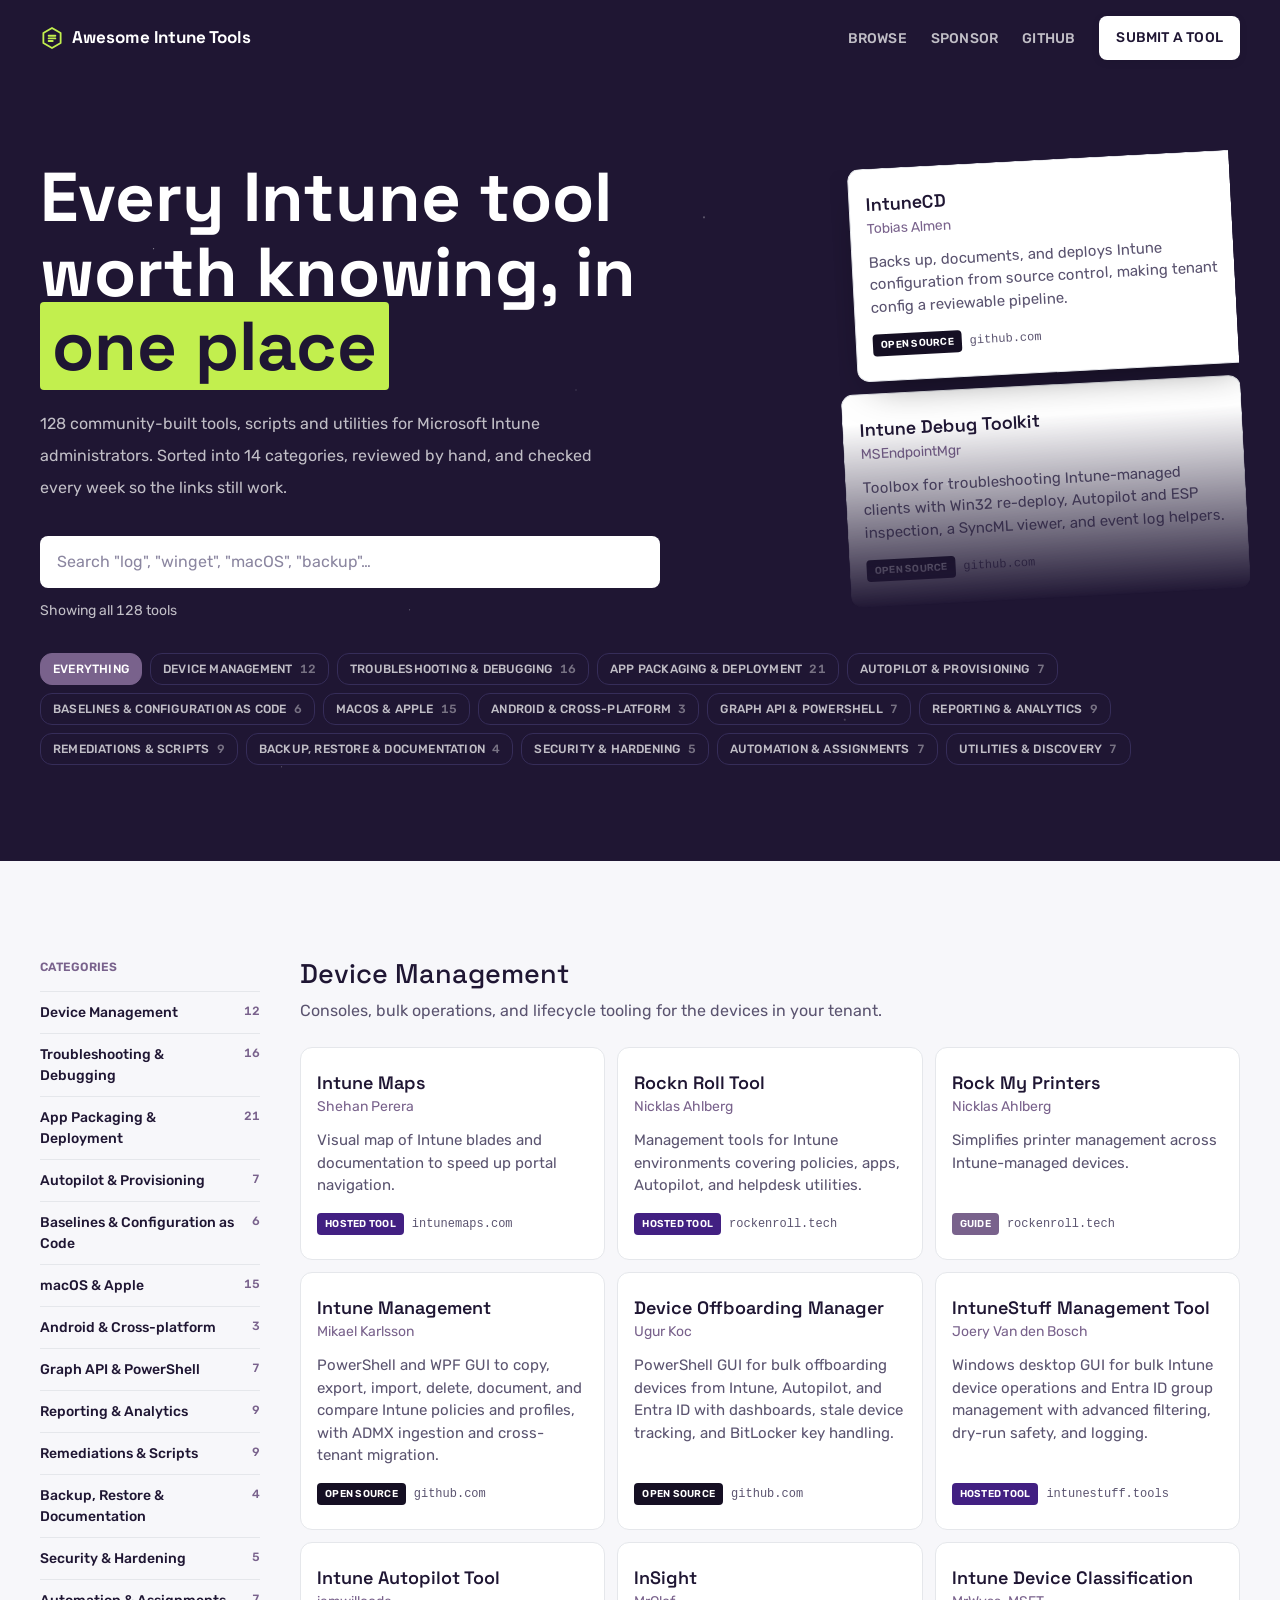
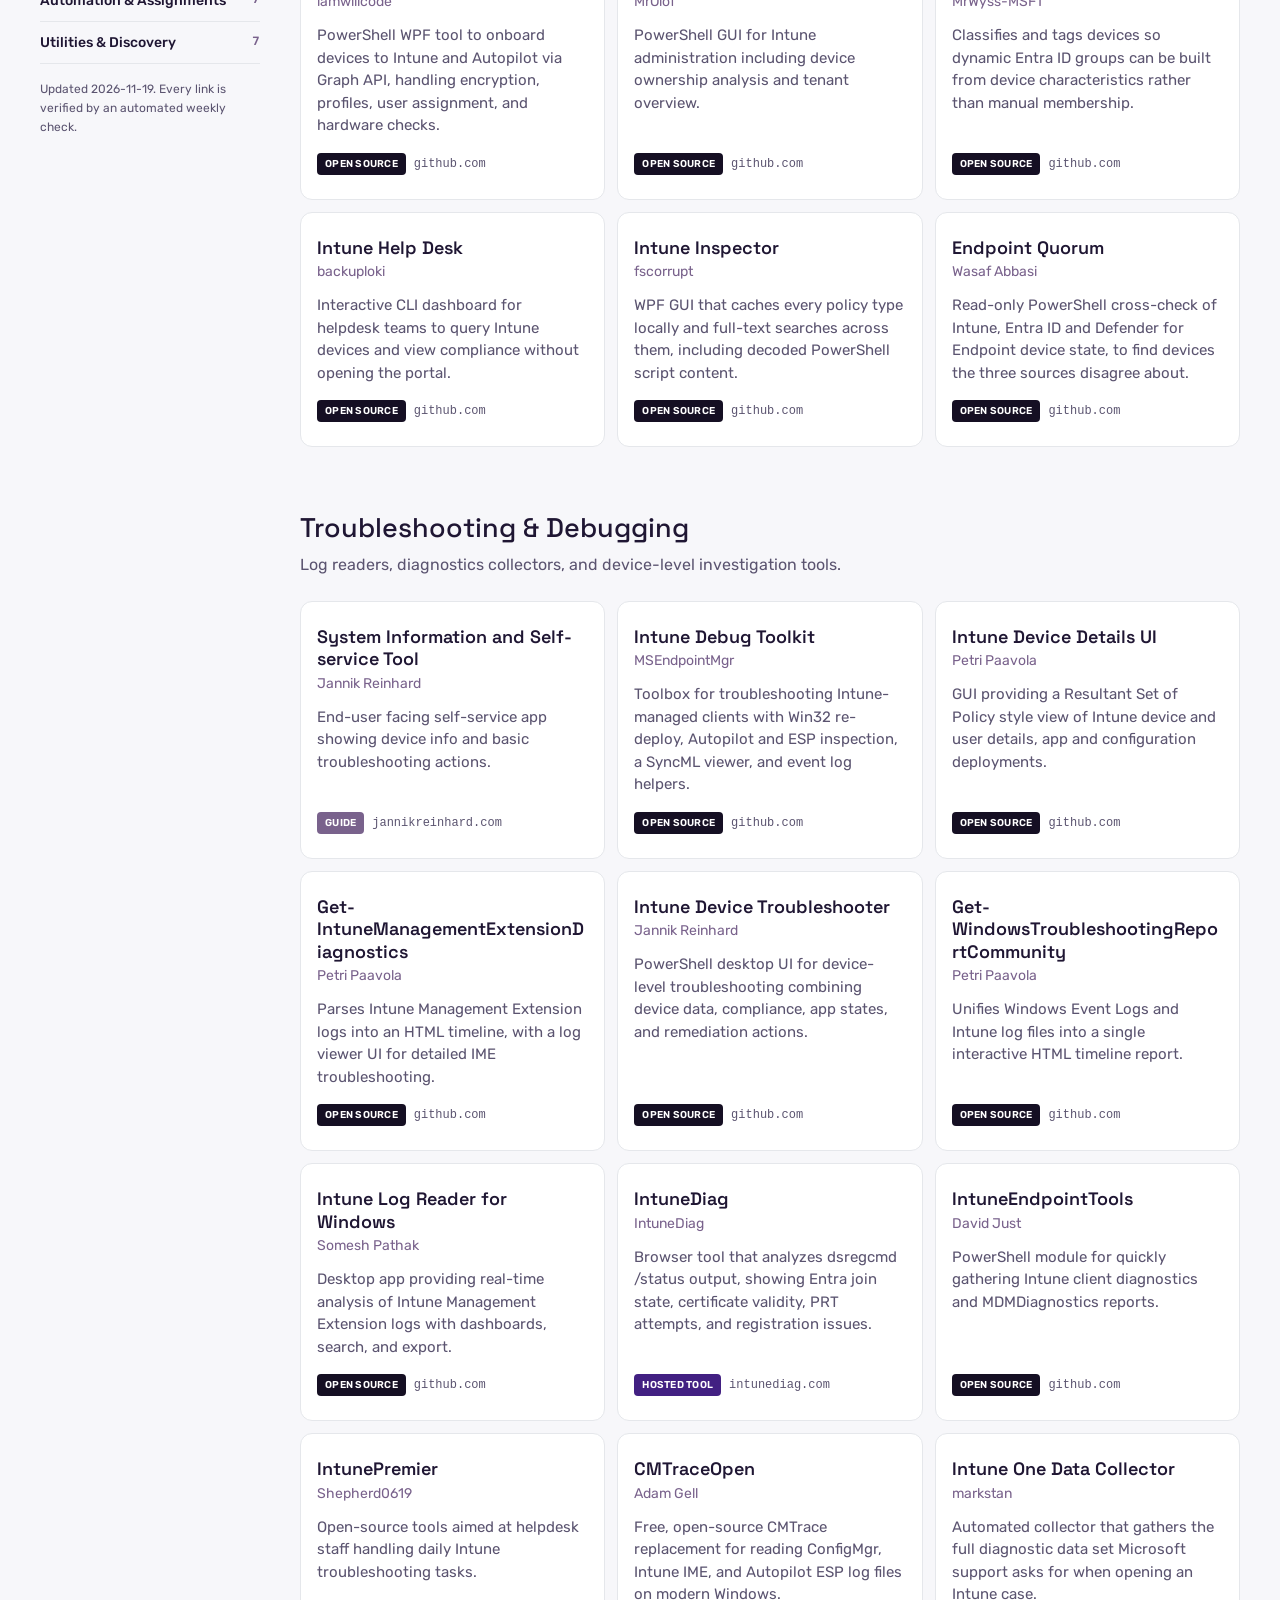
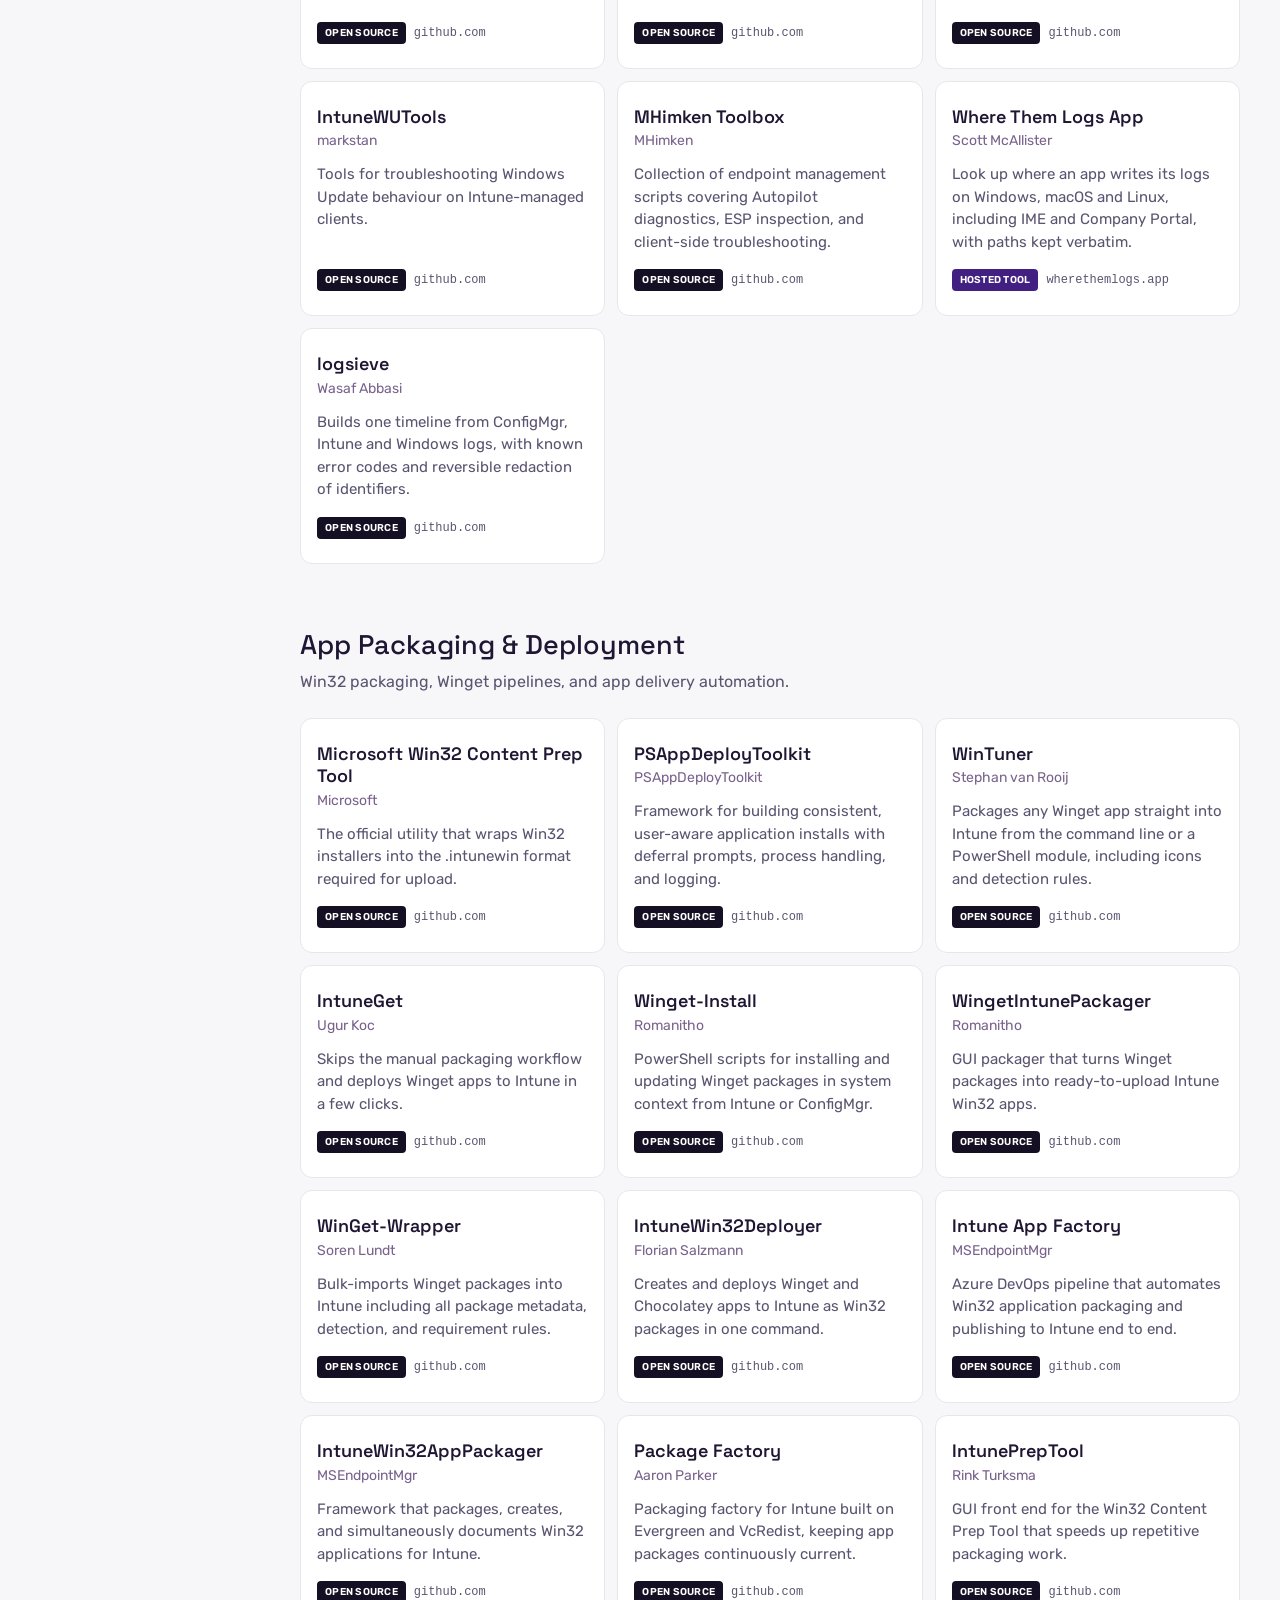
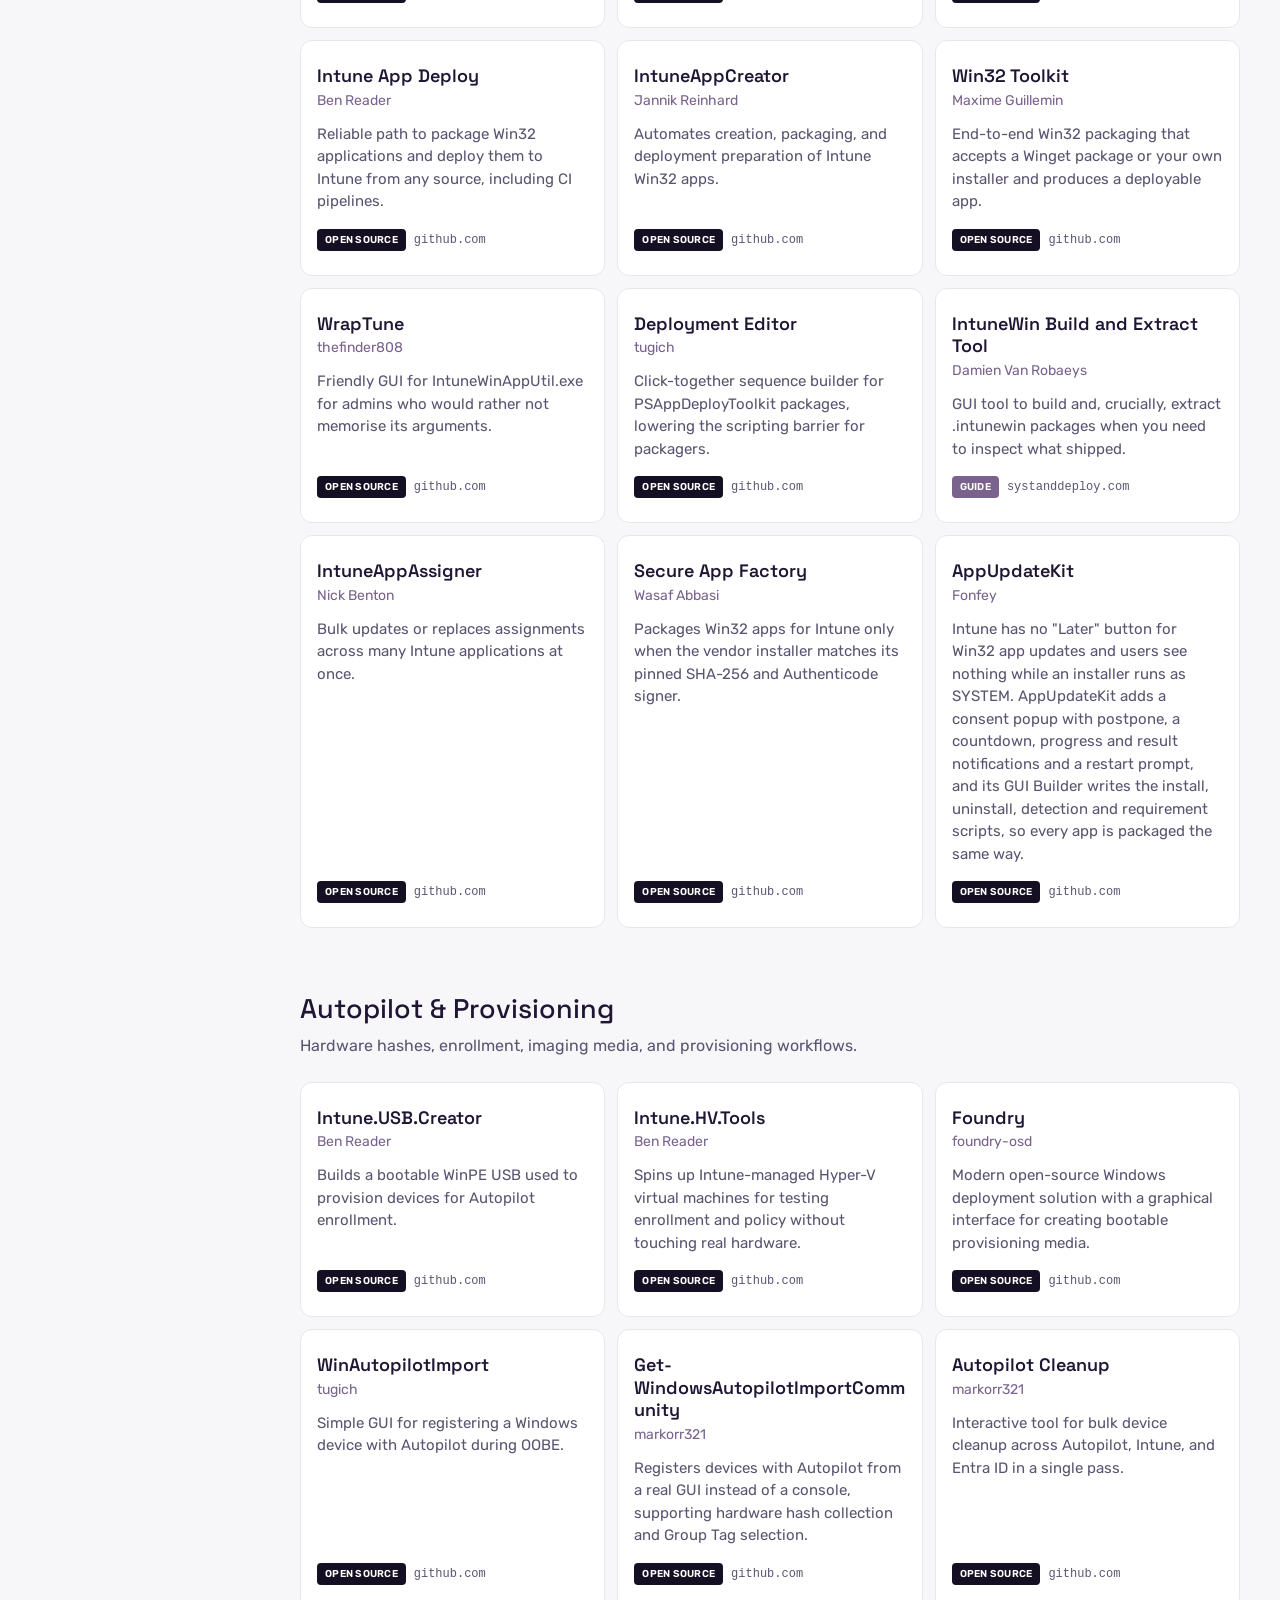
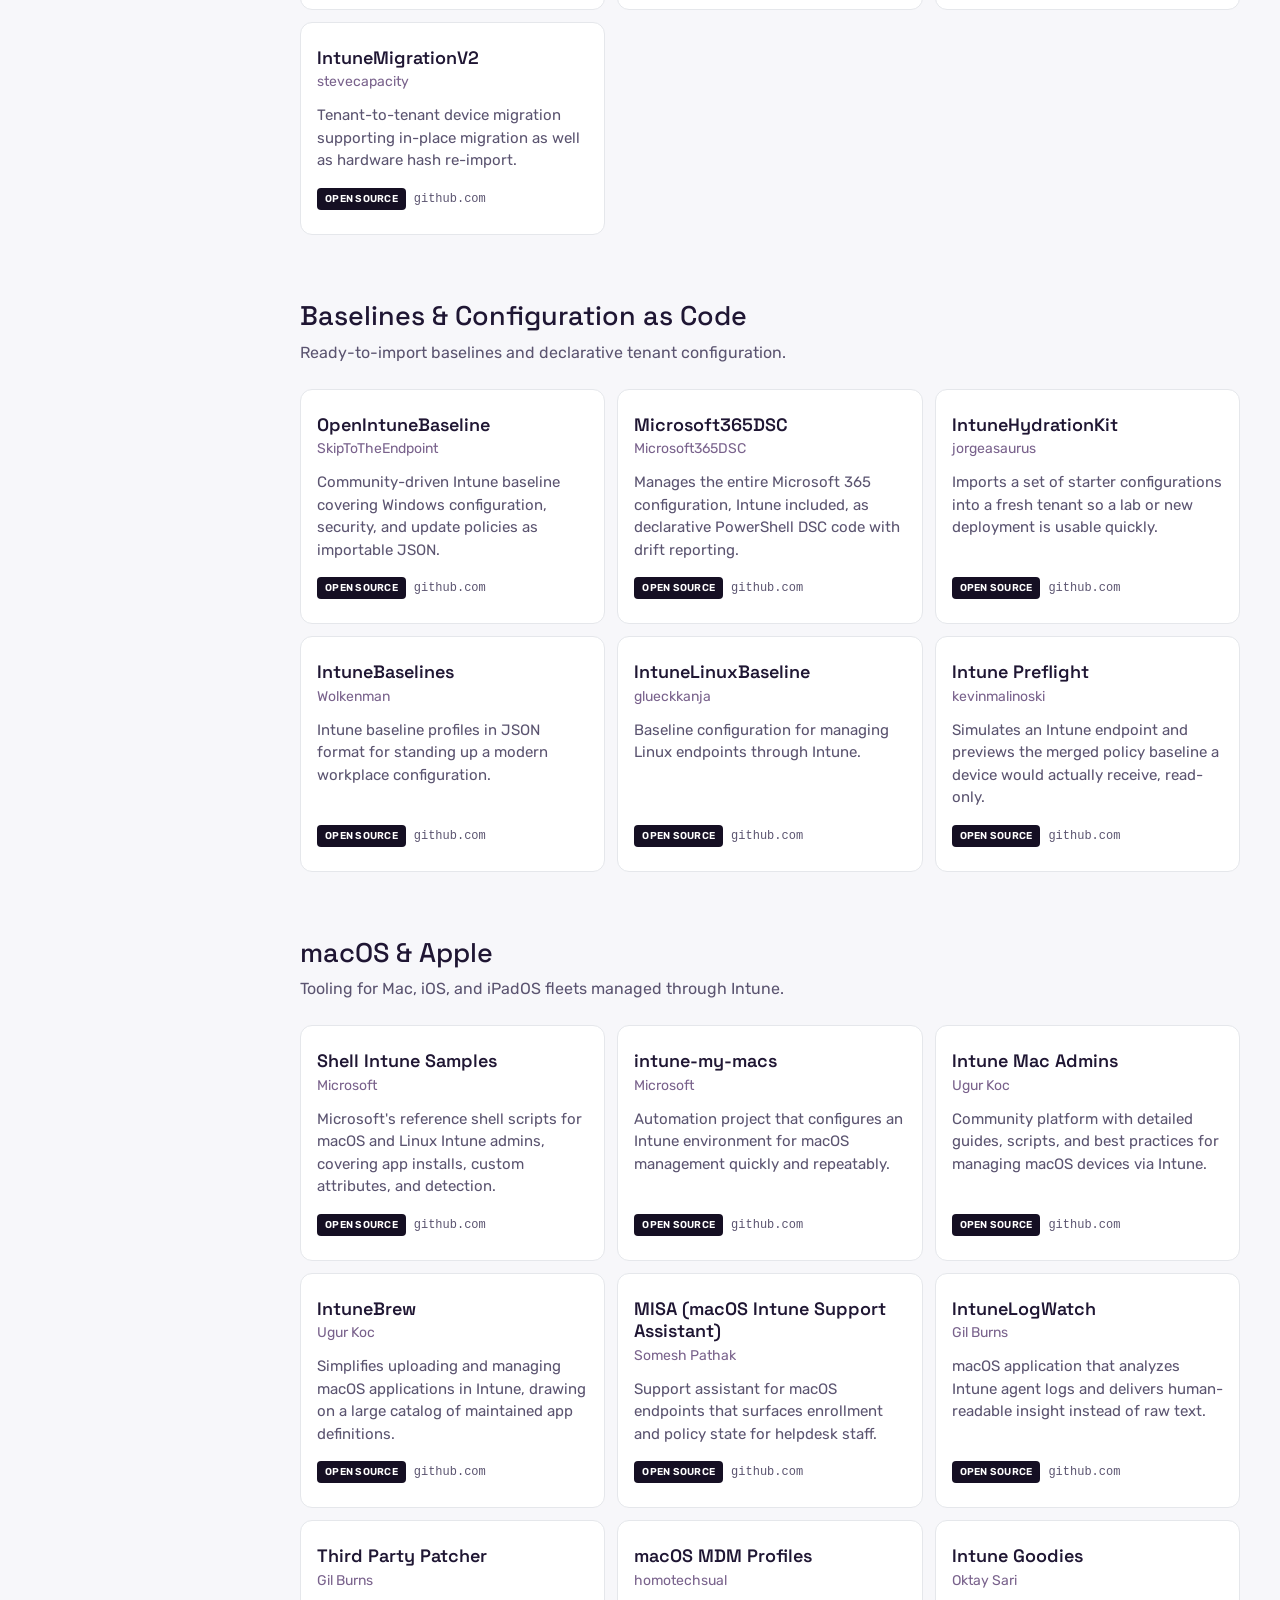
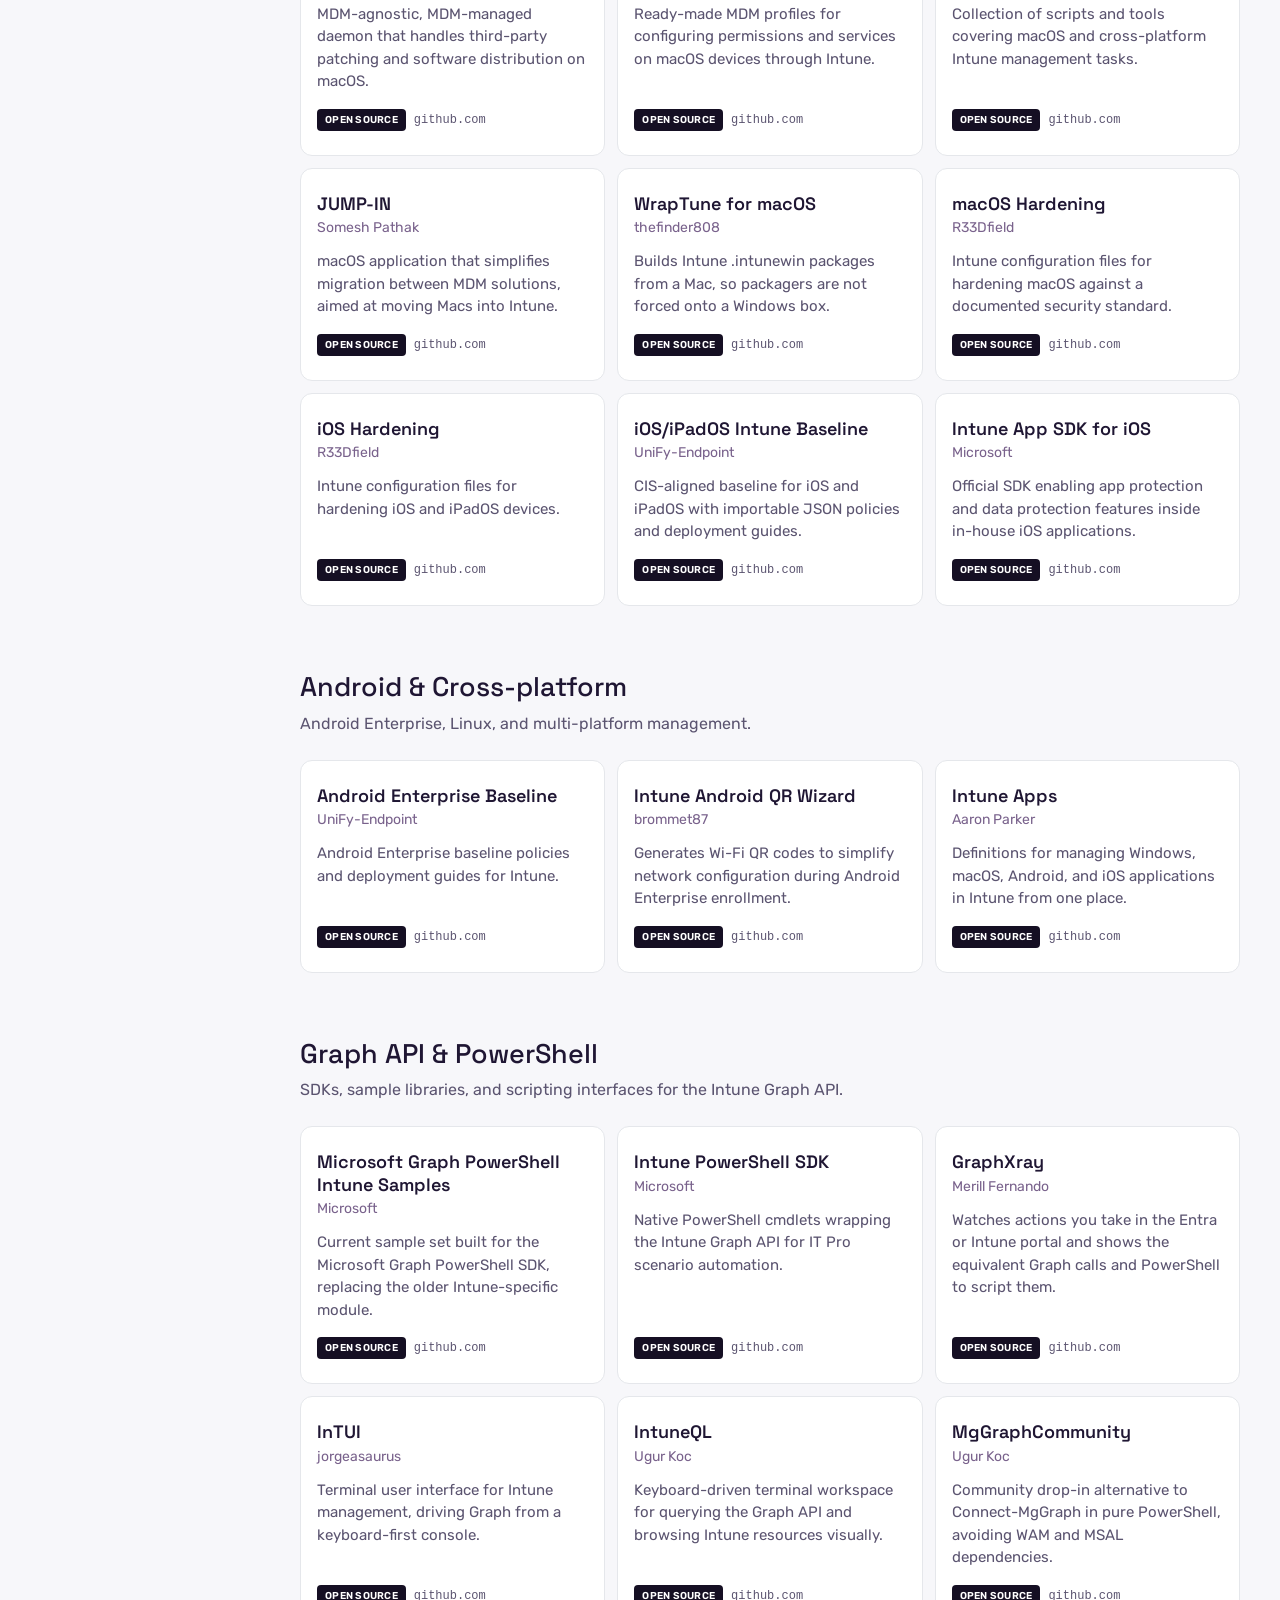
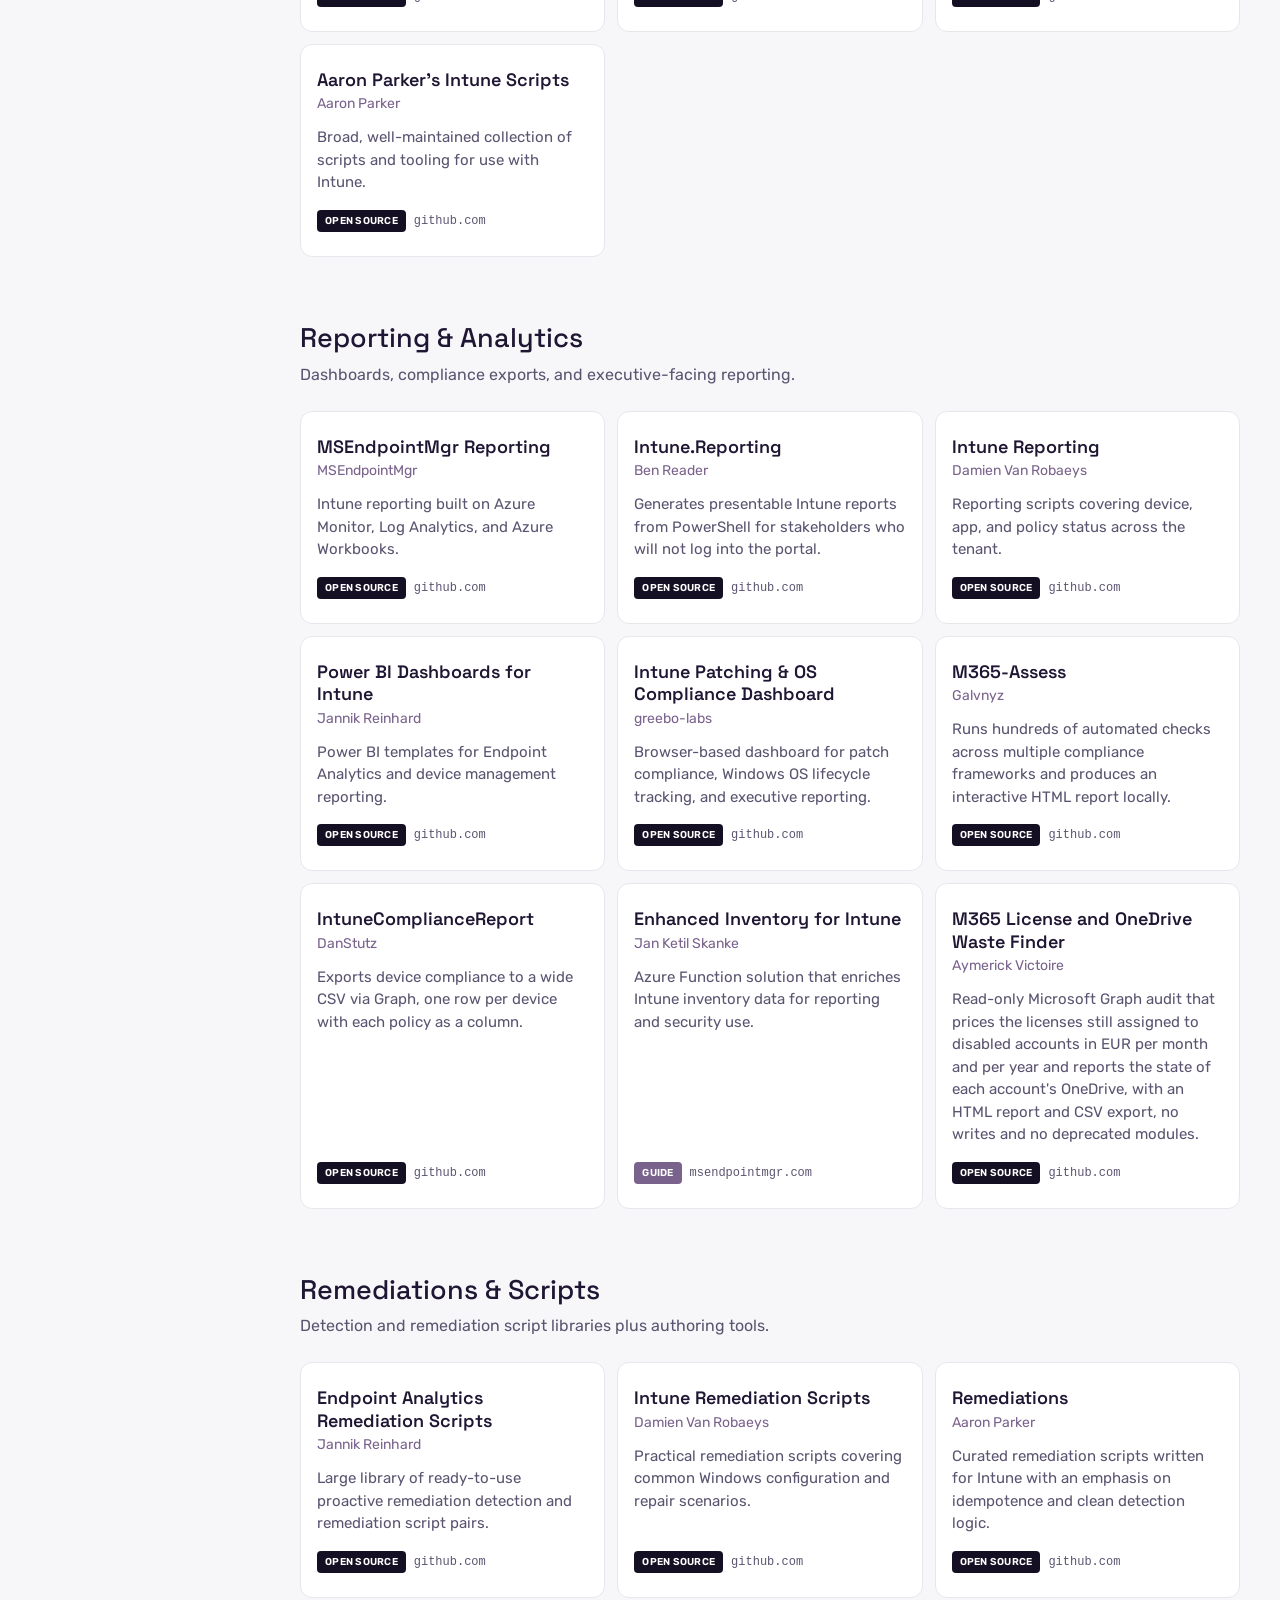
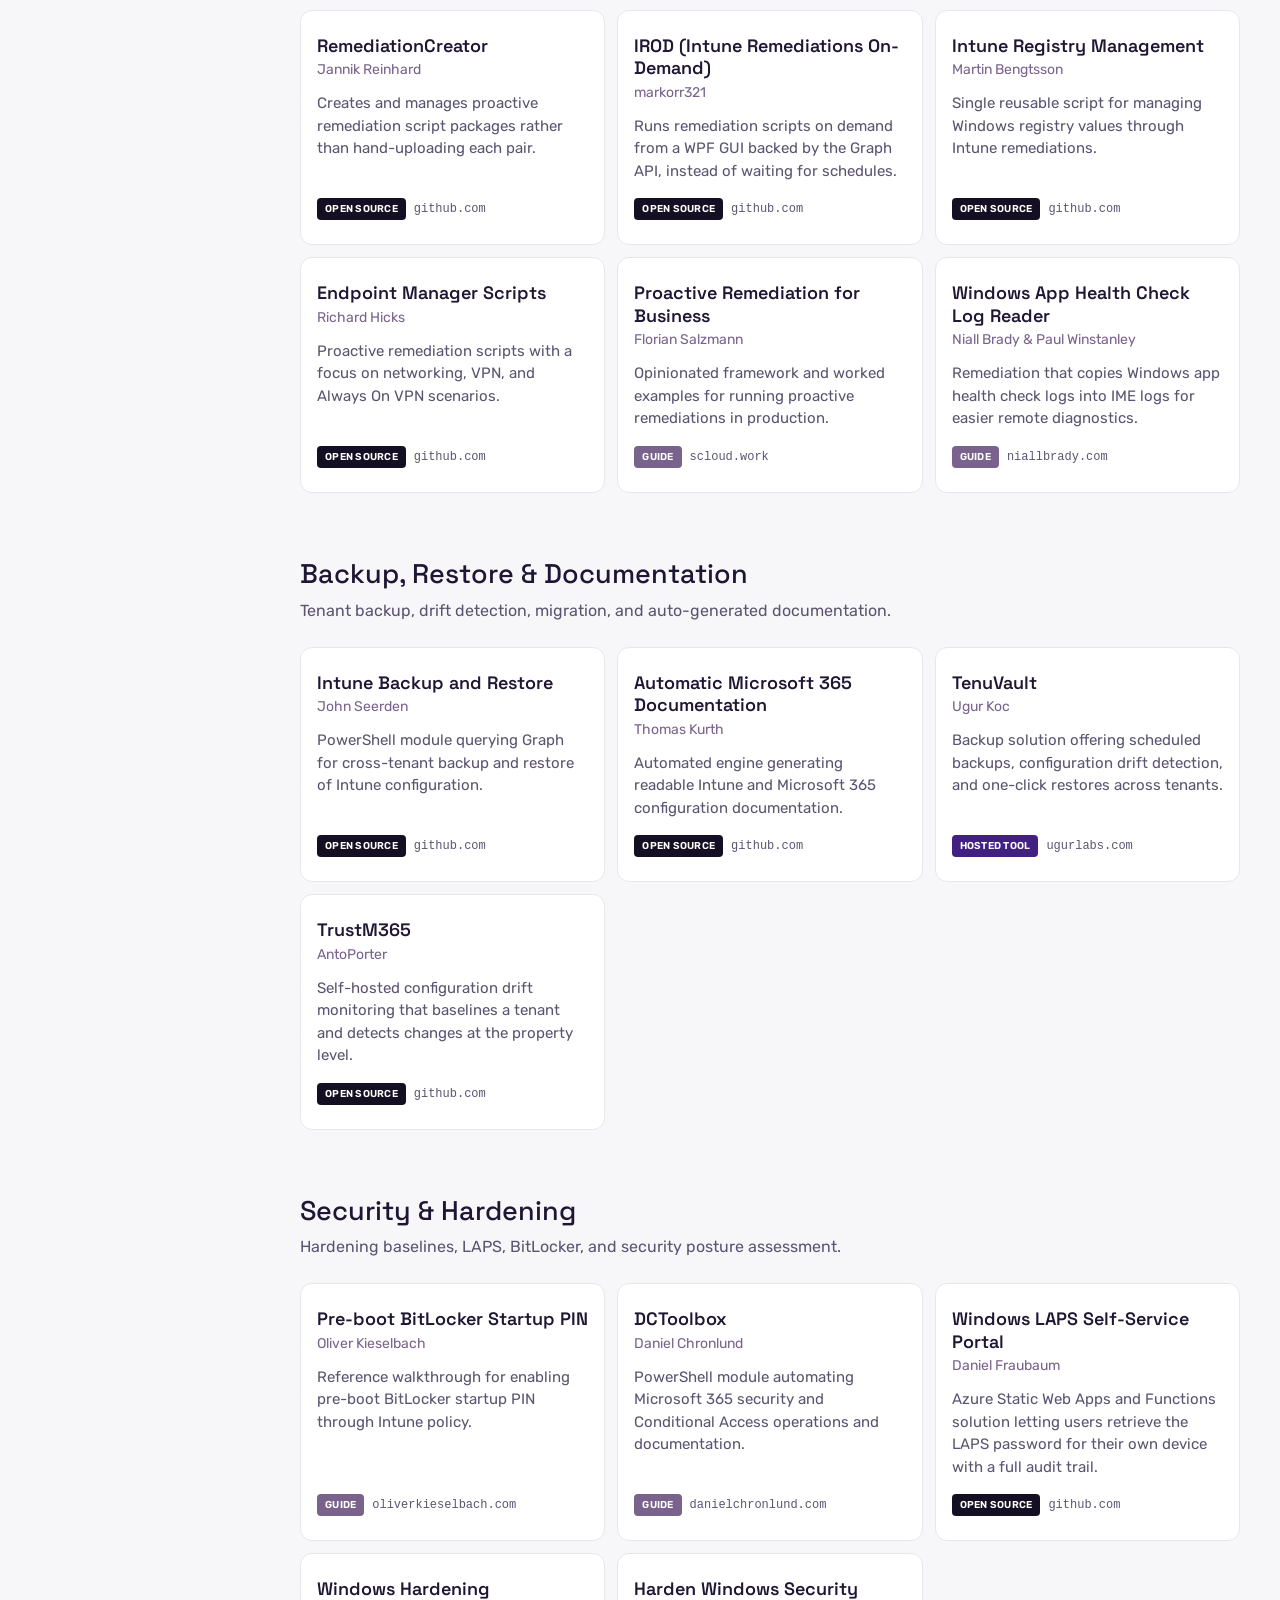
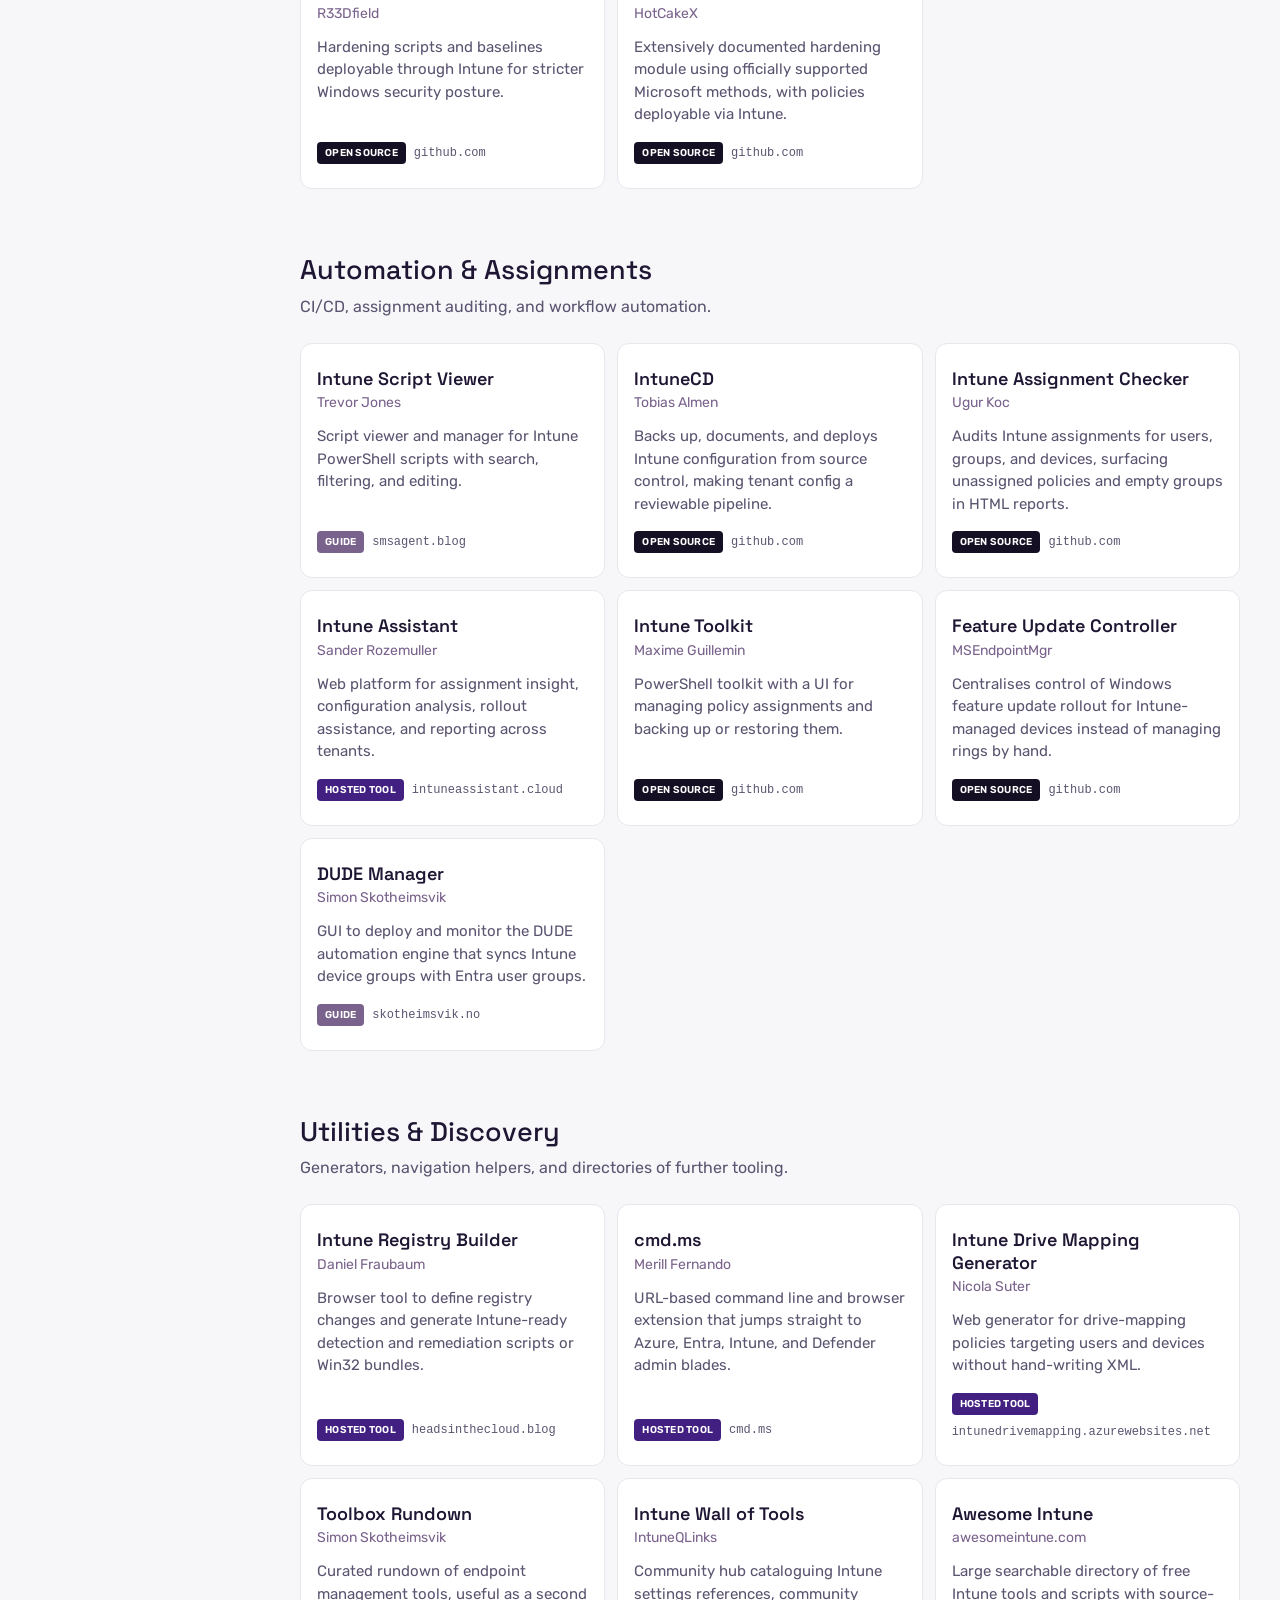
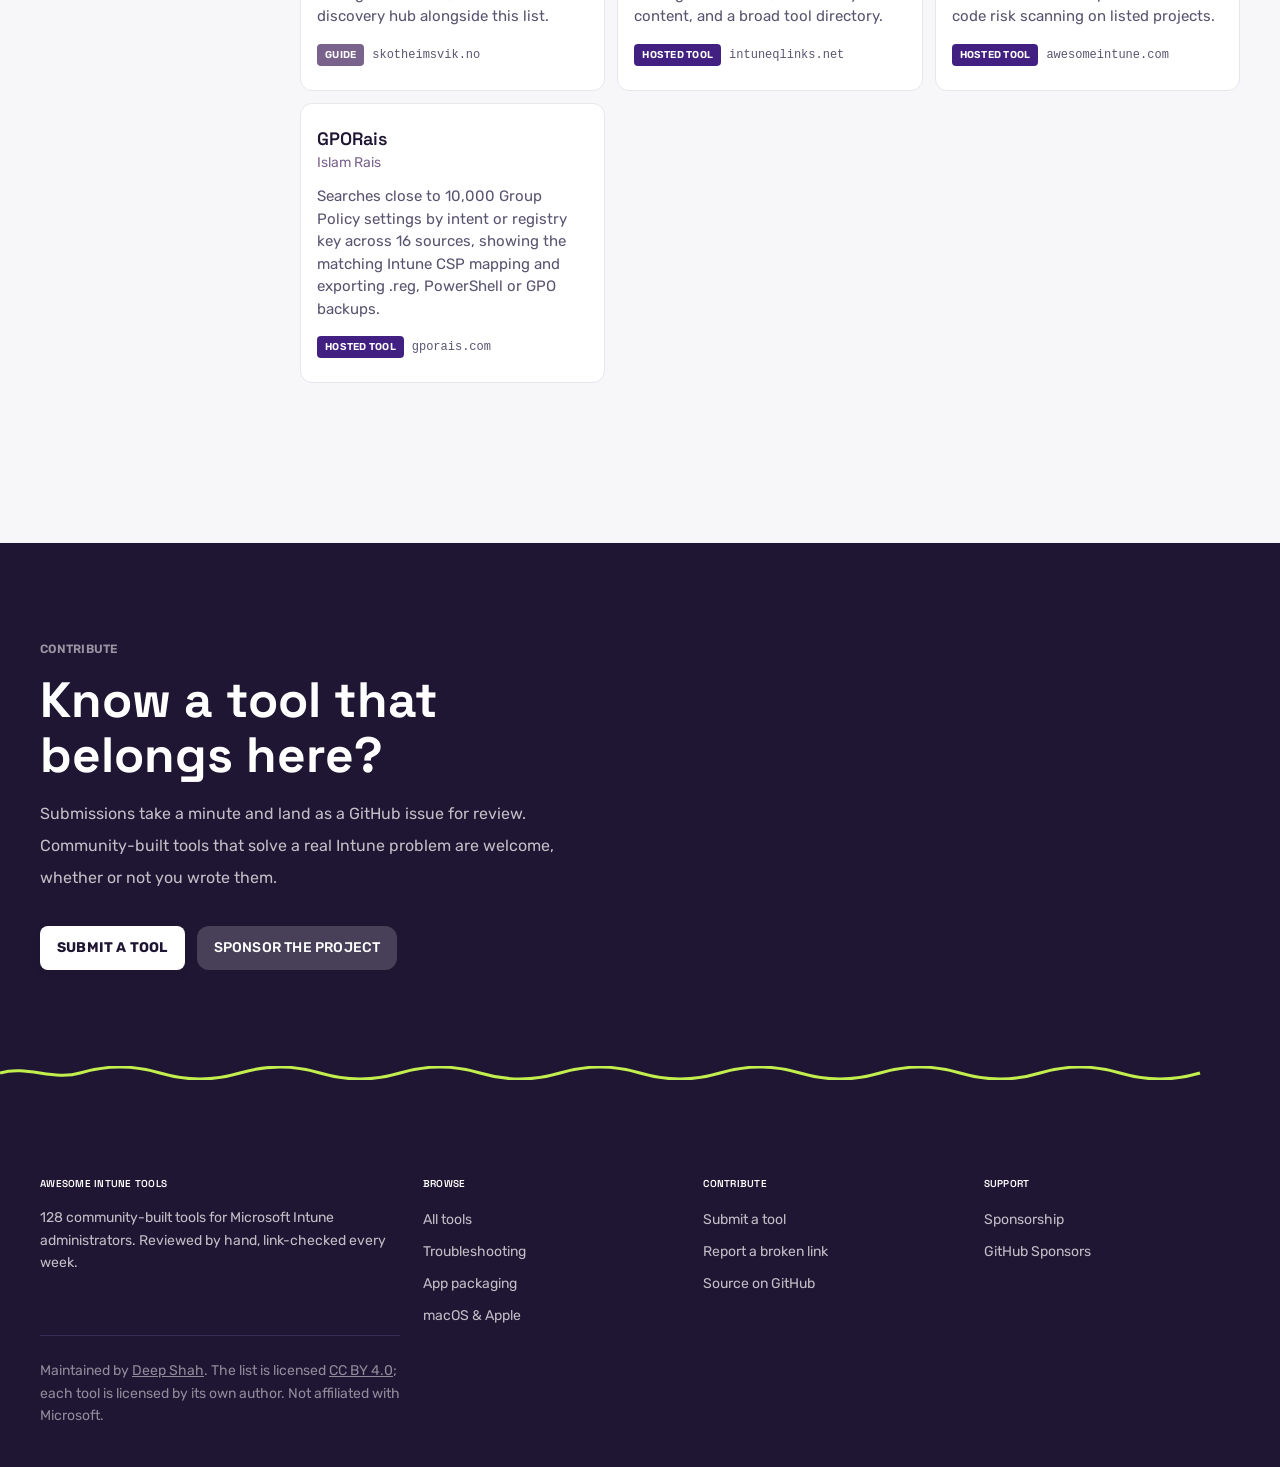
==== commit 21e628df: "Rebuild site and README from tools.json" ====
--- a/docs/index.html
+++ b/docs/index.html
@@ -43,7 +43,8 @@
 </header>
 
 <section class="hero">
-  <div class="wrap">
+  <div class="wrap hero-grid">
+    <div class="hero-copy">
     <h1>Every Intune tool worth knowing, in <span class="chip-lime">one place</span></h1>
     <p class="lede">128 community-built tools, scripts and utilities for Microsoft Intune administrators. Sorted into 14 categories, reviewed by hand, and checked every week so the links still work.</p>
 
@@ -56,6 +57,31 @@
       <p class="tally" id="tally">Showing all 128 tools</p>
     </div>
 
+    </div>
+
+    <div class="hero-stack" aria-hidden="true">
+<article class="tool">
+<h3>IntuneCD</h3>
+<p class="by">Tobias Almen</p>
+<p class="desc">Backs up, documents, and deploys Intune configuration from source control, making tenant config a reviewable pipeline.</p>
+<p class="meta"><span class="kind kind-repo">Open source</span><span class="src">github.com</span></p>
+</article>
+<article class="tool">
+<h3>Intune Debug Toolkit</h3>
+<p class="by">MSEndpointMgr</p>
+<p class="desc">Toolbox for troubleshooting Intune-managed clients with Win32 re-deploy, Autopilot and ESP inspection, a SyncML viewer, and event log helpers.</p>
+<p class="meta"><span class="kind kind-repo">Open source</span><span class="src">github.com</span></p>
+</article>
+<article class="tool">
+<h3>OpenIntuneBaseline</h3>
+<p class="by">SkipToTheEndpoint</p>
+<p class="desc">Community-driven Intune baseline covering Windows configuration, security, and update policies as importable JSON.</p>
+<p class="meta"><span class="kind kind-repo">Open source</span><span class="src">github.com</span></p>
+</article>
+    </div>
+  </div>
+
+  <div class="wrap">
     <div class="chips" role="group" aria-label="Filter by category">
       <button class="chip on" data-filter="all" type="button">Everything</button>
       <button class="chip" data-filter="device-management" type="button">Device Management <b>12</b></button>
--- a/docs/style.css
+++ b/docs/style.css
@@ -163,13 +163,13 @@
   color: var(--on-dark-muted); font-variant-numeric: tabular-nums;
 }
 
-.chips { display: flex; flex-wrap: wrap; gap: var(--sm); margin-top: var(--xl); }
+.chips { display: flex; flex-wrap: wrap; gap: var(--sm); margin-top: var(--xxl); }
 .chip {
   font-family: Rubik, sans-serif; font-size: 12px; font-weight: 500;
   letter-spacing: 0.2px; text-transform: uppercase;
   color: var(--on-dark-muted); background: transparent;
   border: 1px solid var(--hairline-violet); border-radius: var(--r-xl);
-  padding: var(--sm) var(--lg); cursor: pointer; min-height: 34px;
+  padding: 6px var(--md); cursor: pointer; min-height: 32px;
 }
 .chip b { font-weight: 500; opacity: .55; margin-left: var(--xs); font-variant-numeric: tabular-nums; }
 .chip:hover { border-color: var(--violet-mid); color: #fff; }
@@ -197,9 +197,13 @@
   background: var(--canvas-light); border: 1px solid var(--hairline-cloud);
   border-radius: var(--r-xl); padding: var(--xl) var(--lg);
   display: flex; flex-direction: column;
-}
-.tool:hover { border-color: var(--violet-mid); }
-.tool h3 { font-size: 18px; font-weight: 600; line-height: 1.25; margin-bottom: var(--xxs); }
+  transition: border-color .15s ease, transform .15s ease, box-shadow .15s ease;
+}
+.tool:hover, .tool:focus-within {
+  border-color: var(--violet-mid); transform: translateY(-2px);
+  box-shadow: 0 10px 22px -10px rgba(31, 22, 51, .28);
+}
+.tool h3 { font-size: 18px; font-weight: 600; line-height: 1.25; margin-bottom: var(--xxs); overflow-wrap: anywhere; }
 .tool h3 a { color: var(--ink-deep); text-decoration: none; }
 .tool h3 a:hover { text-decoration: underline; }
 .by { margin: 0 0 var(--md); font-size: 14px; font-weight: 400; color: var(--violet-mid); }
@@ -212,7 +216,7 @@
 }
 .kind-web { background: var(--violet-deep); }
 .kind-guide { background: var(--violet-mid); }
-.src { font-size: 12px; font-weight: 400; color: var(--ink-muted); font-family: Monaco, Menlo, "Ubuntu Mono", monospace; }
+.src { overflow-wrap: anywhere; font-size: 12px; font-weight: 400; color: var(--ink-muted); font-family: Monaco, Menlo, "Ubuntu Mono", monospace; }
 
 .empty { padding: 64px 0; font-size: 16px; color: var(--ink-muted); }
 .empty button { font: inherit; color: var(--violet); background: none; border: 0; padding: 0; cursor: pointer; text-decoration: underline; }
@@ -317,10 +321,10 @@
 
 /* ---------------- responsive ---------------- */
 @media (max-width: 991px) {
-  .layout { grid-template-columns: 1fr; gap: var(--xl); }
+  .layout { grid-template-columns: minmax(0, 1fr); gap: var(--xl); }
   .rail { position: static; }
-  .rail ul { display: none; }
-  .split { grid-template-columns: 1fr; }
+  .rail ul, .rail .eyebrow { display: none; }
+  .split { grid-template-columns: minmax(0, 1fr); }
   .aside-sticky { position: static; }
   .foot-grid { grid-template-columns: 1fr 1fr; }
 }
@@ -330,7 +334,7 @@
   .top-links { gap: var(--lg); }
   .top-links a:not(.btn) { display: none; }
   .hero { padding: 48px 0 56px; }
-  .grid { grid-template-columns: 1fr; }
+  .grid { grid-template-columns: minmax(0, 1fr); }
   .row-2 { grid-template-columns: 1fr; }
   .form-card { padding: var(--xl) var(--lg); }
   .foot-grid { grid-template-columns: 1fr; gap: var(--xl); }
@@ -339,3 +343,51 @@
   html { scroll-behavior: auto; }
   * { animation: none !important; transition: none !important; }
 }
+
+/* ---------------- hero stack ---------------- */
+.hero-grid {
+  display: grid;
+  grid-template-columns: minmax(0, 1fr) minmax(0, 400px);
+  gap: 56px;
+  align-items: start;
+}
+.hero-copy { min-width: 0; }
+
+.hero-stack {
+  display: grid;
+  gap: var(--md);
+  transform: rotate(-3deg);
+  /* capped so the grid row matches the copy column; the fade hides the cut */
+  max-height: 440px;
+  overflow: hidden;
+  /* fades out so the stack reads as continuing past the fold */
+  mask-image: linear-gradient(to bottom, #000 58%, transparent 100%);
+  -webkit-mask-image: linear-gradient(to bottom, #000 58%, transparent 100%);
+}
+.hero-stack .tool {
+  box-shadow: 0 18px 40px -18px rgba(0, 0, 0, .55);
+  pointer-events: none;
+}
+.hero-stack .tool:nth-child(1) { transform: translateX(18px); }
+.hero-stack .tool:nth-child(3) { transform: translateX(-14px); }
+.hero-stack .tool h3 { color: var(--ink-deep); }
+
+@media (max-width: 991px) {
+  .hero-grid { grid-template-columns: minmax(0, 1fr); gap: 0; }
+  .hero-stack { display: none; }
+}
+
+/* one swipeable row beats fourteen stacked chips on a phone */
+@media (max-width: 767px) {
+  .chips {
+    flex-wrap: nowrap;
+    overflow-x: auto;
+    scrollbar-width: none;
+    padding-bottom: var(--xs);
+  }
+  .chips::-webkit-scrollbar { display: none; }
+  .chip { flex: 0 0 auto; }
+  /* keep the nav usable instead of hiding it */
+  .top-links a:not(.btn) { display: inline; font-size: 13px; }
+  .top-in { flex-wrap: wrap; row-gap: var(--md); }
+}
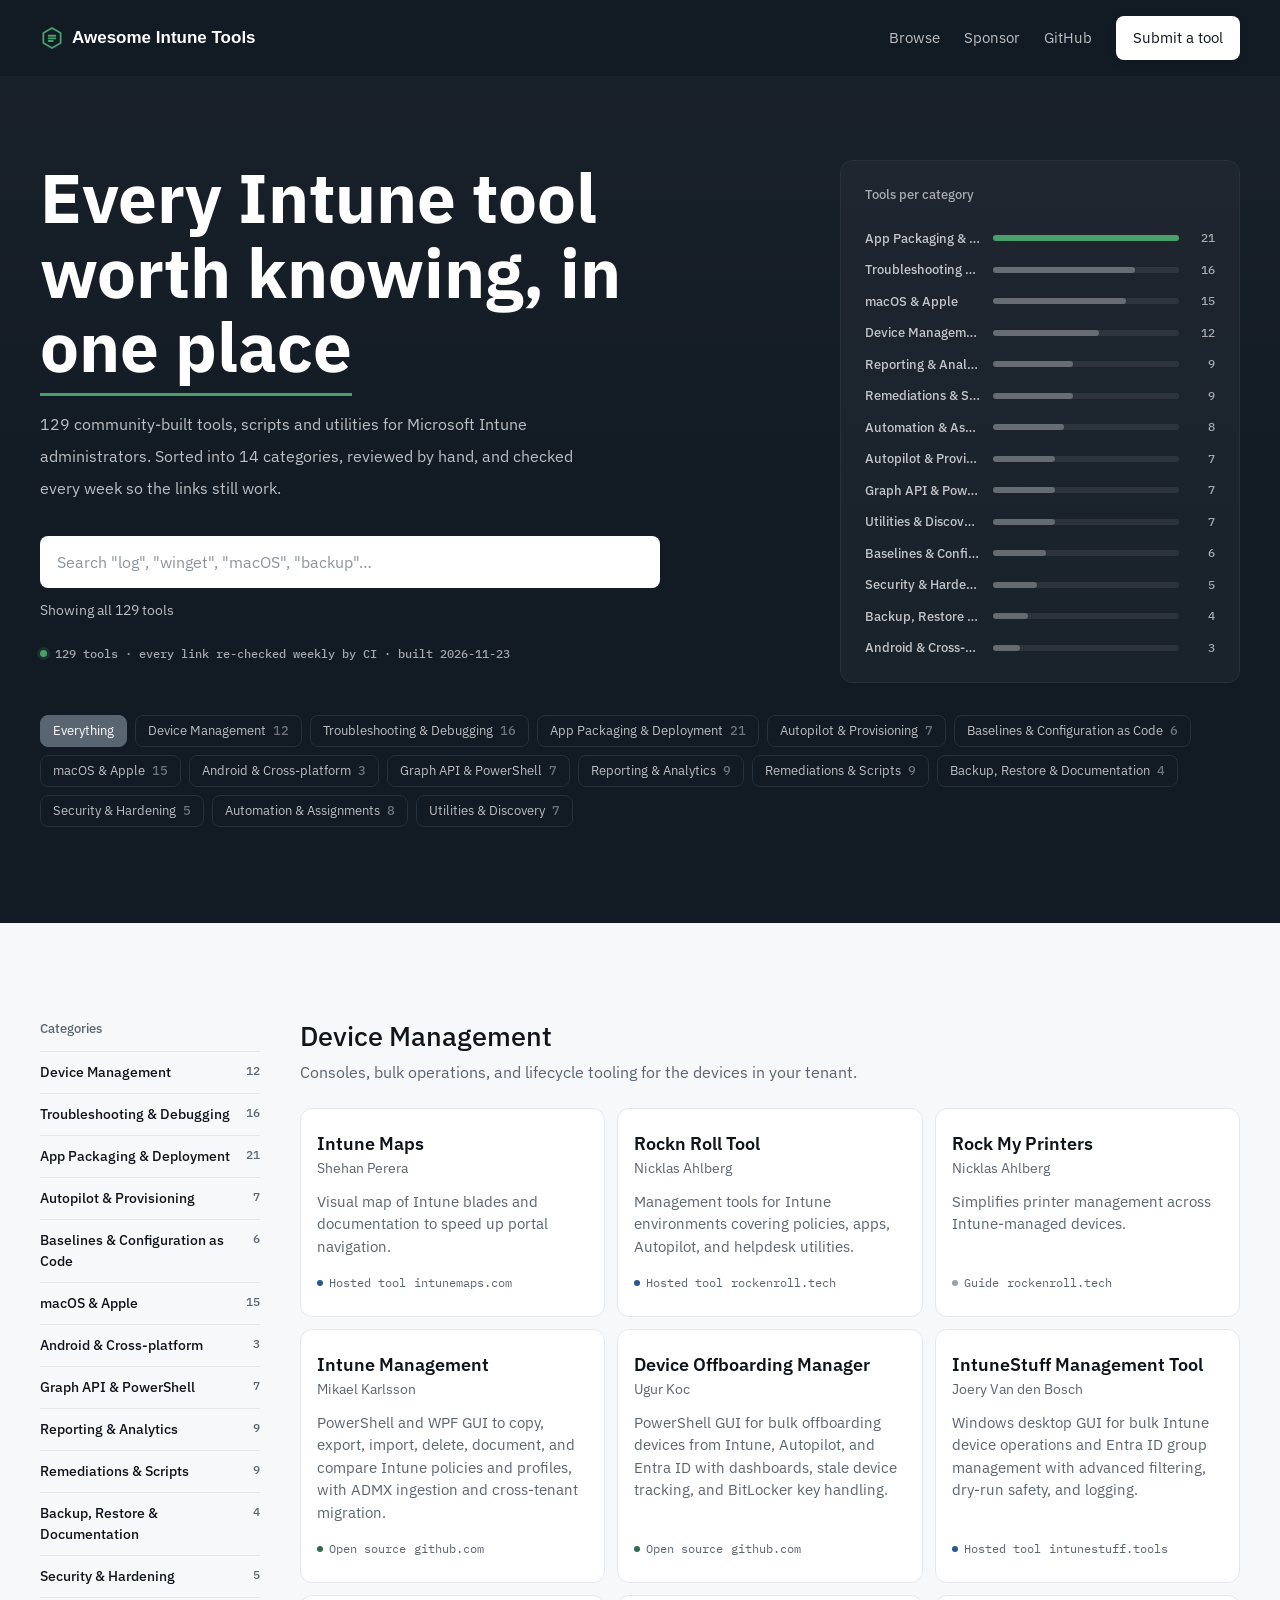
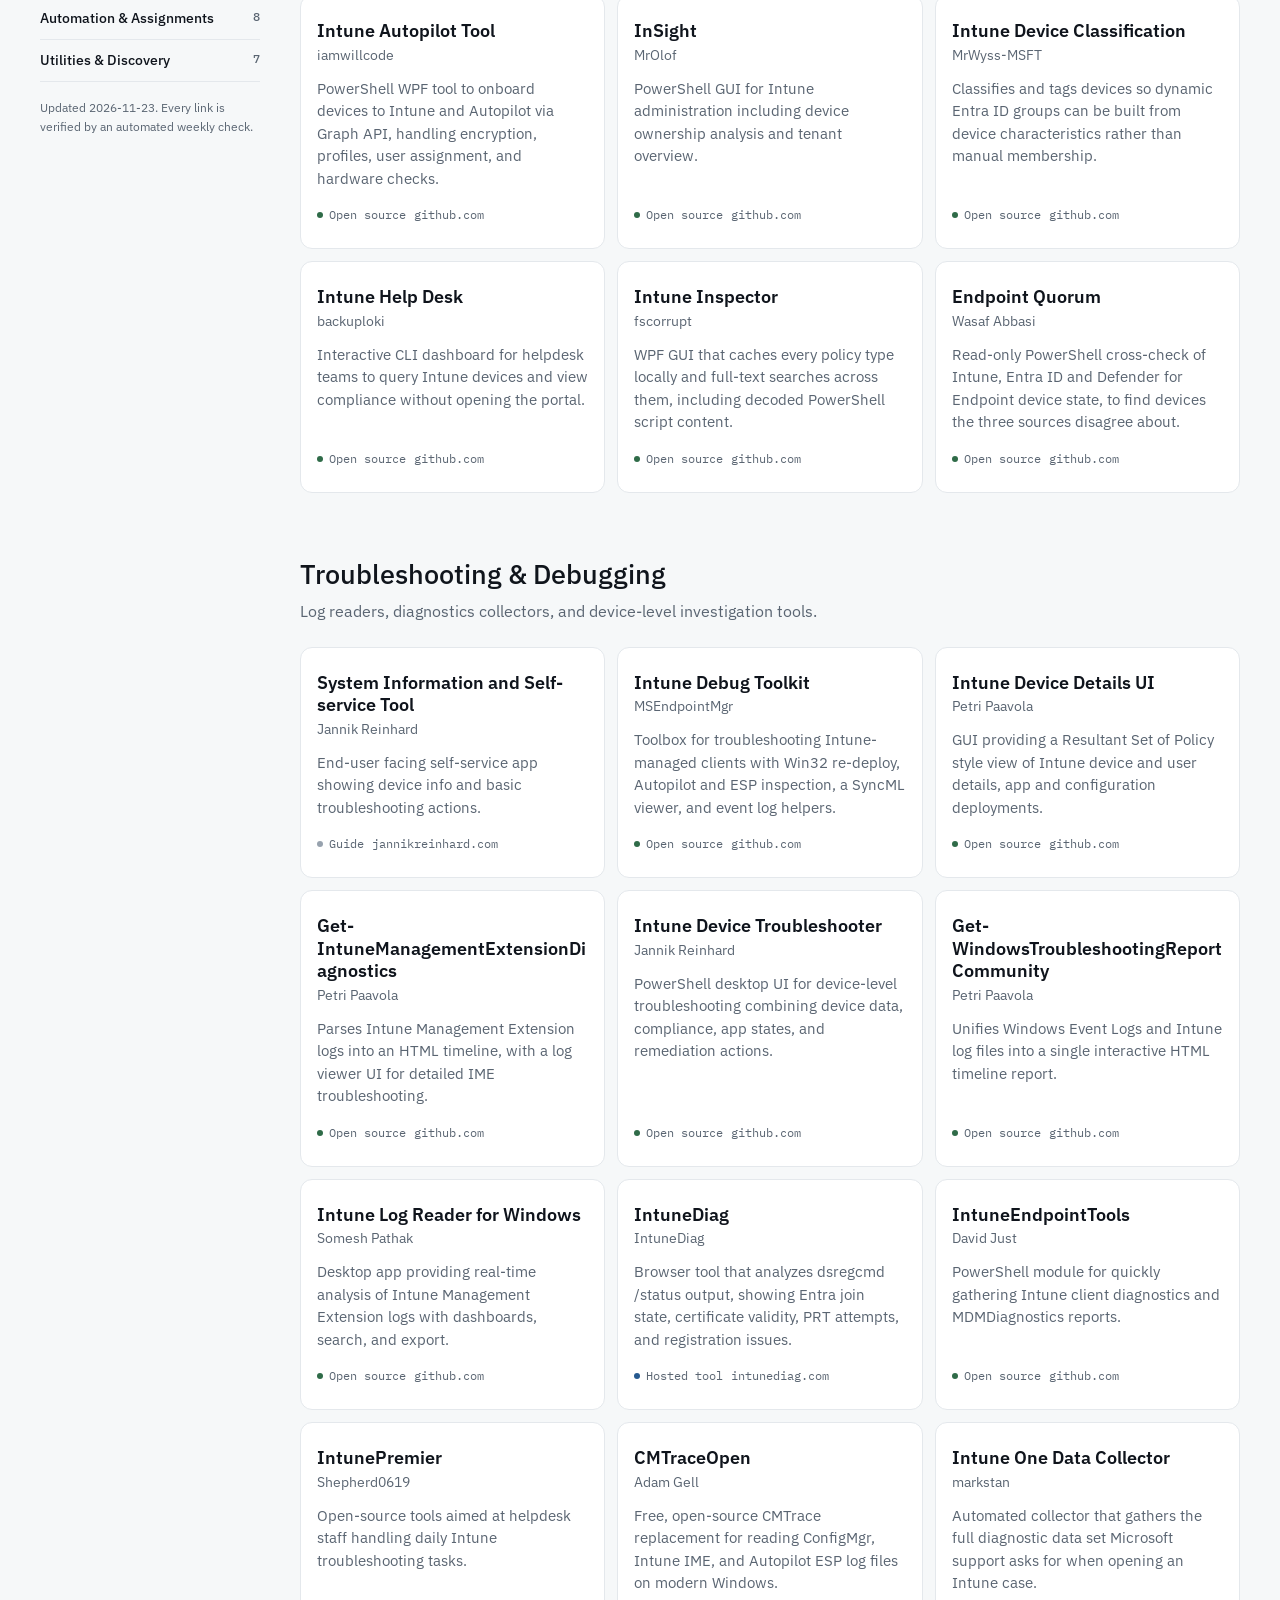
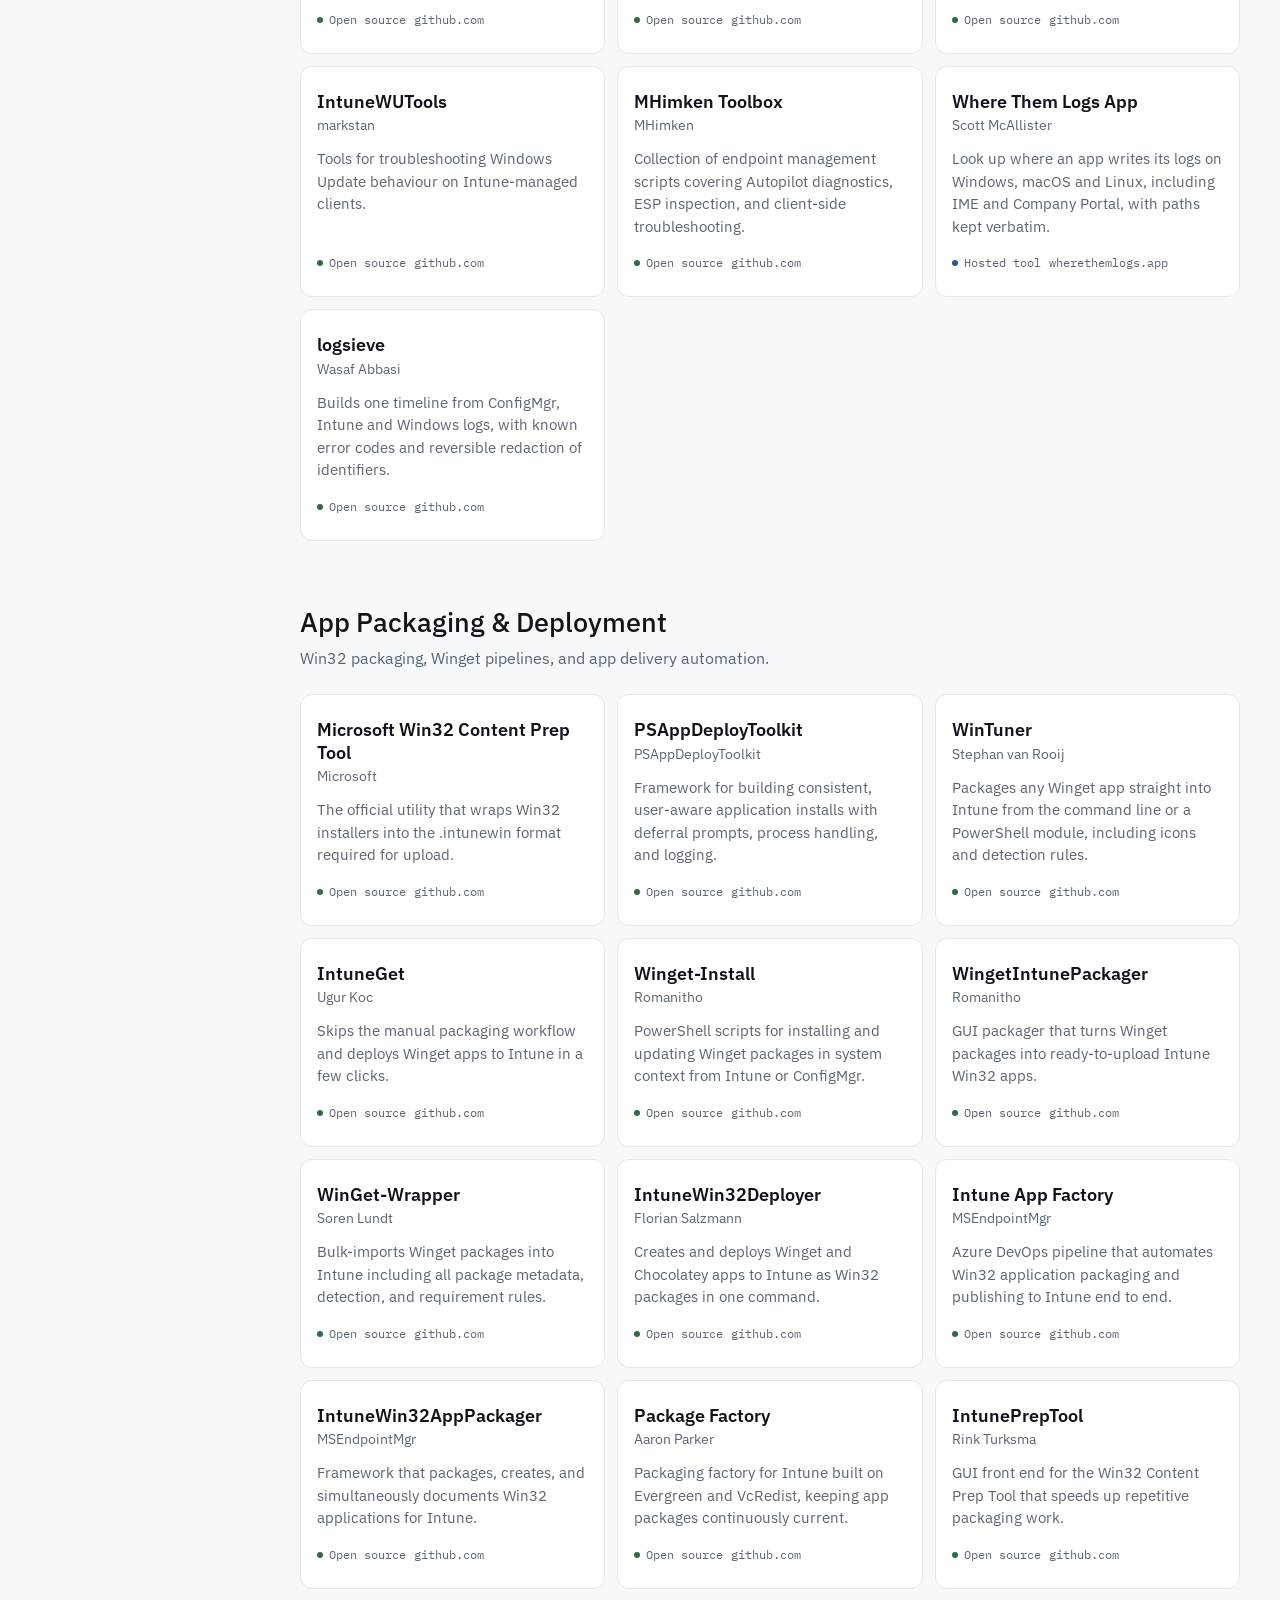
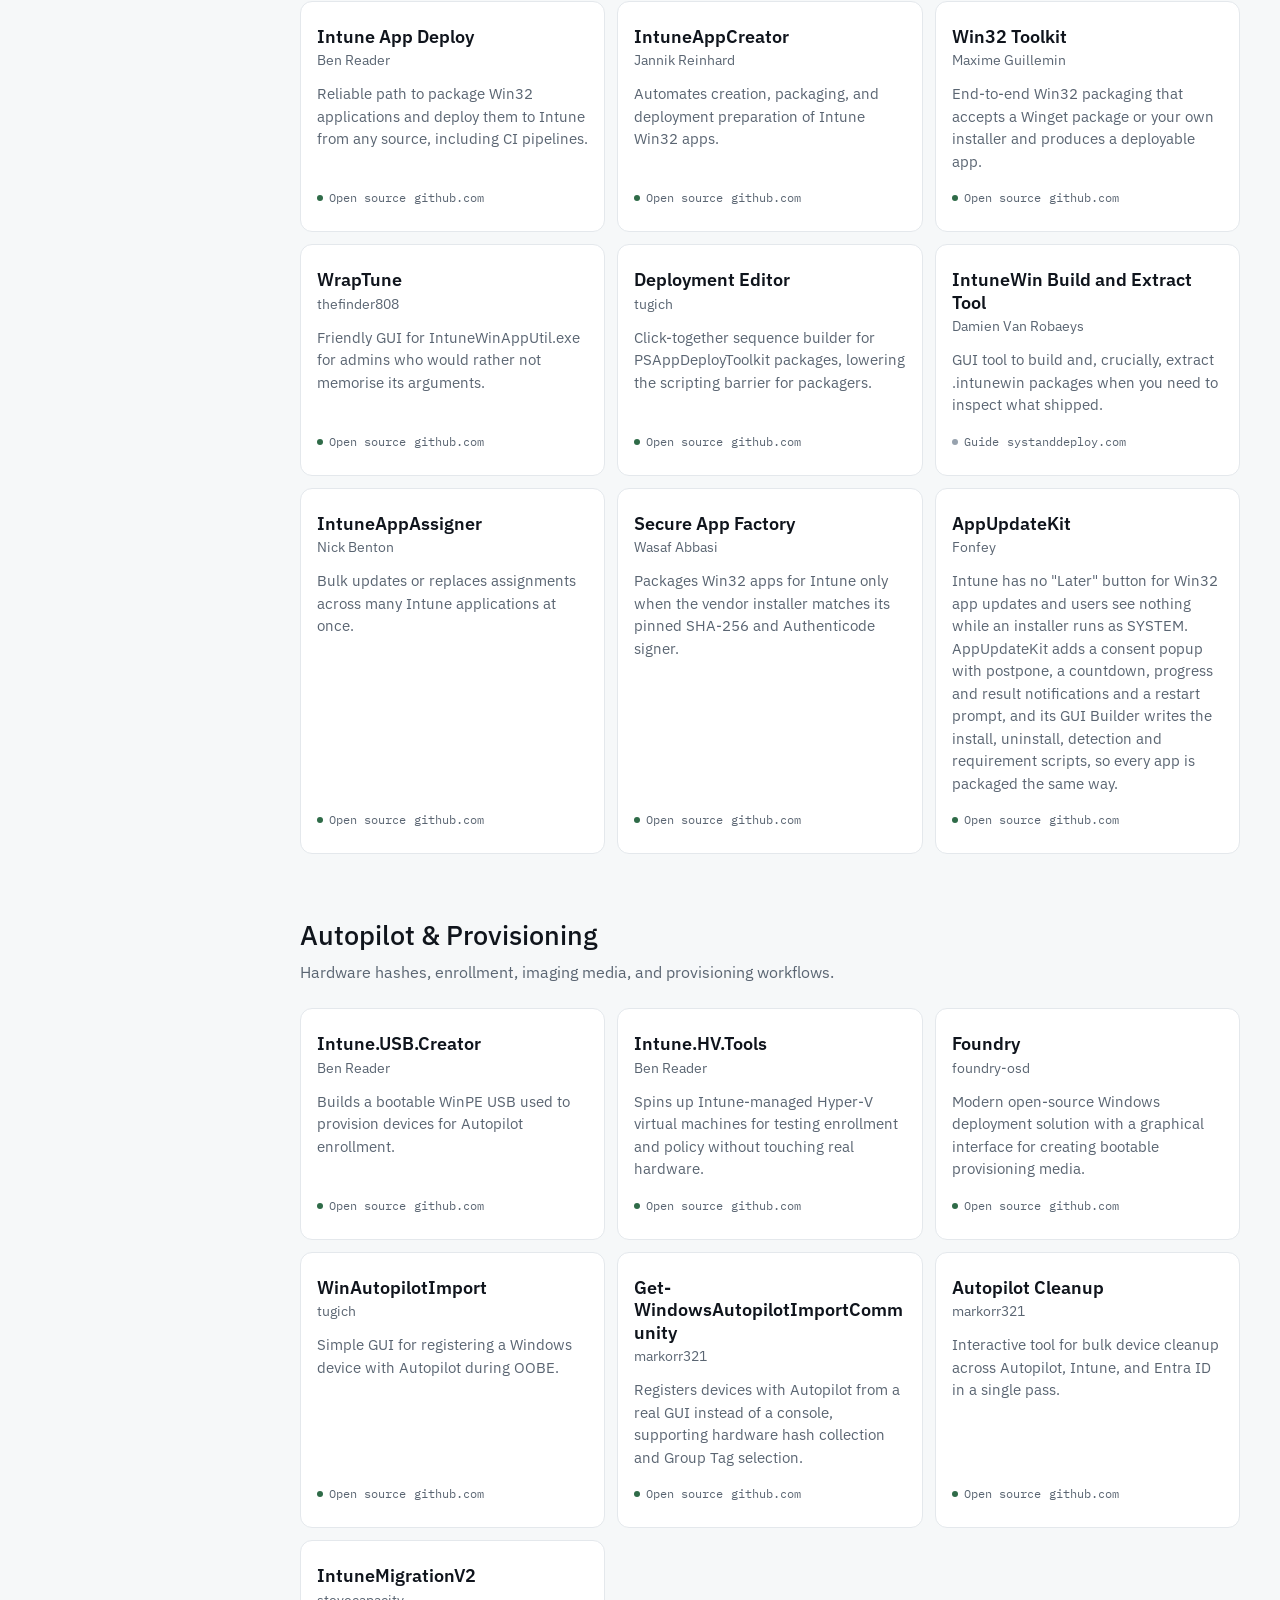
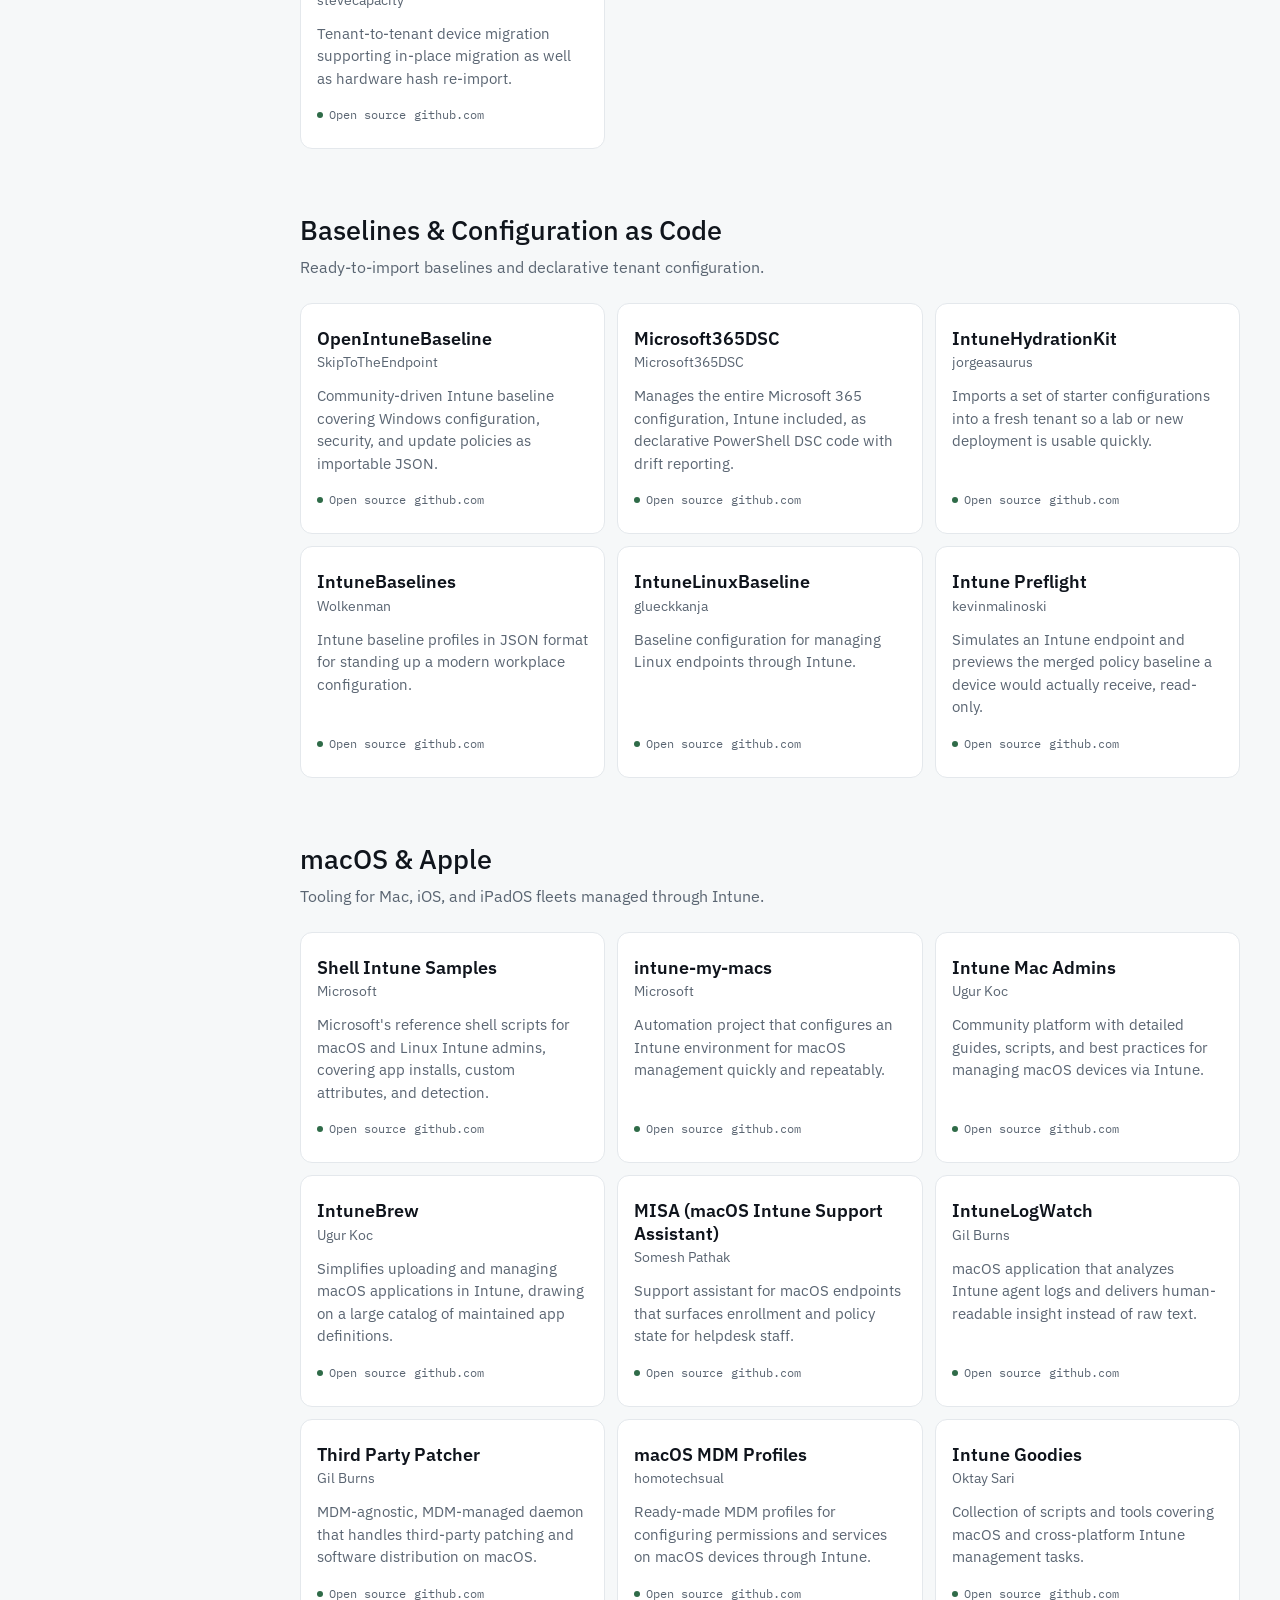
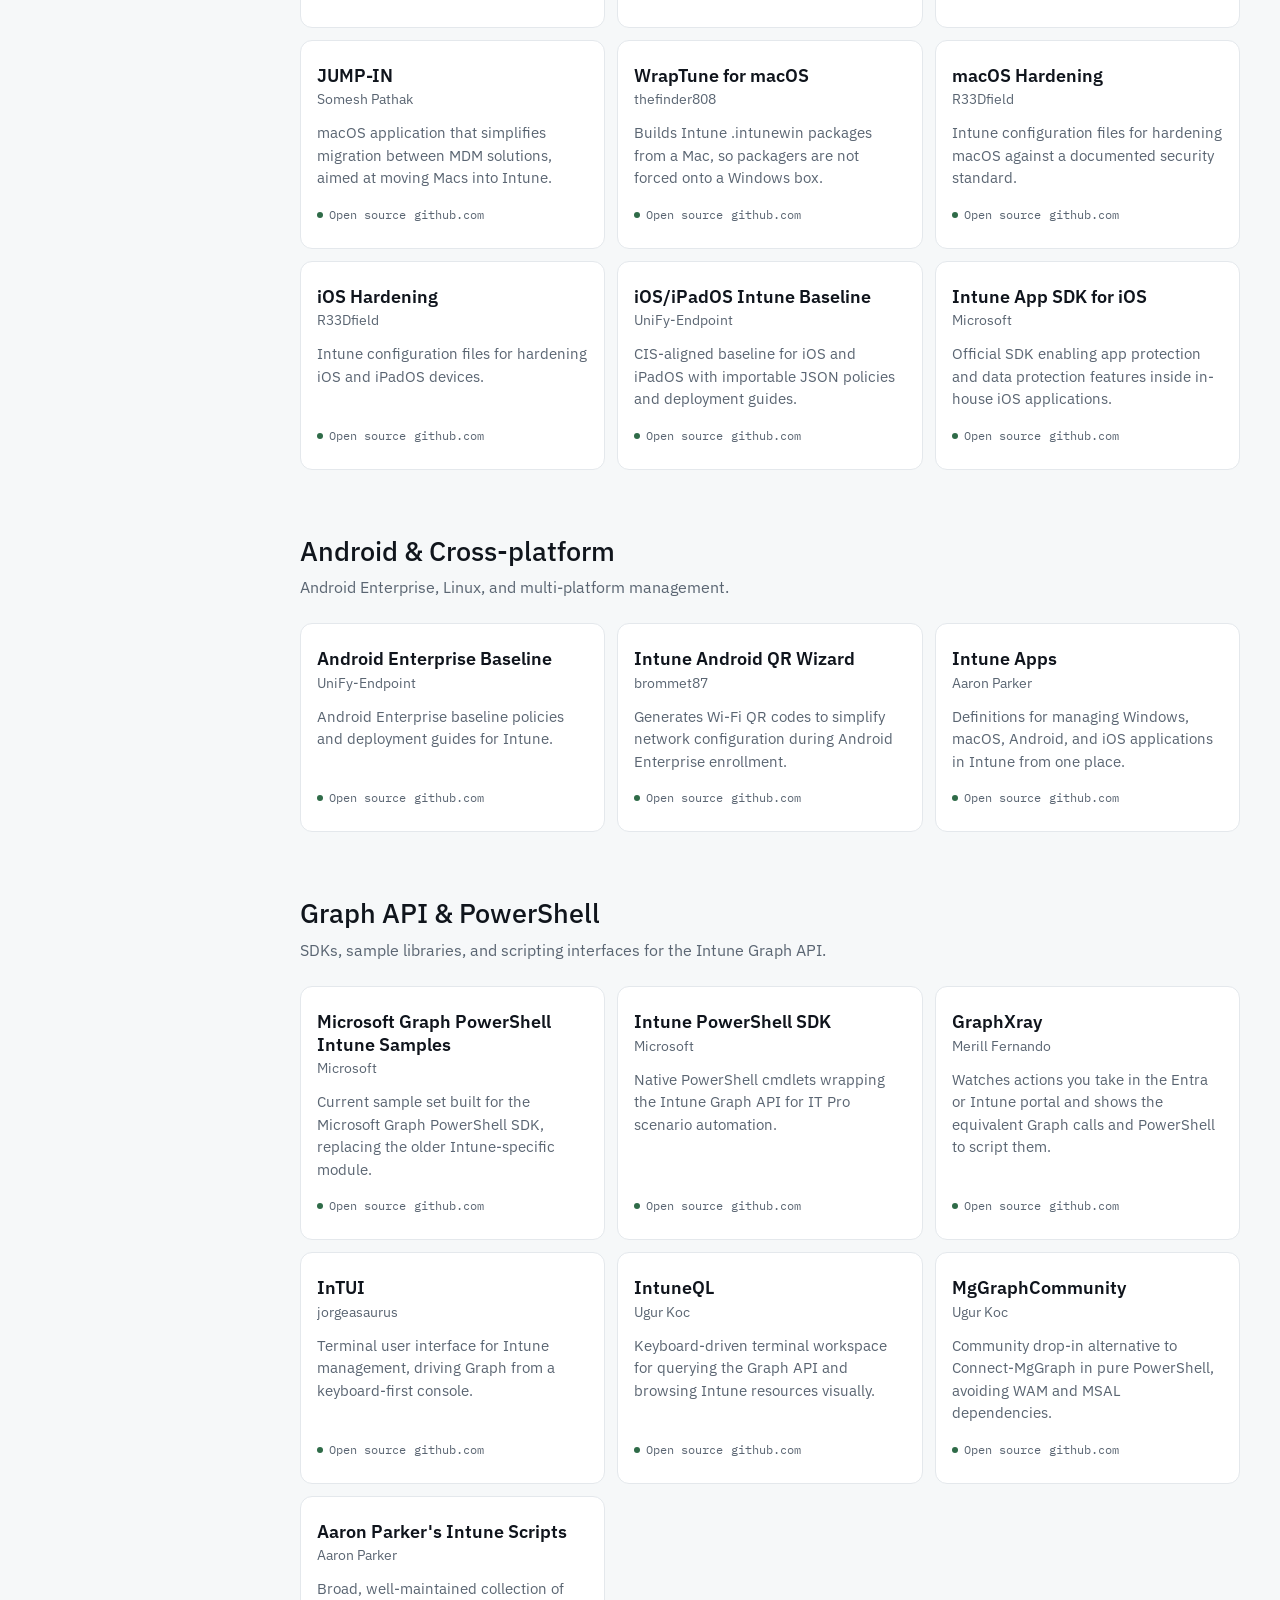
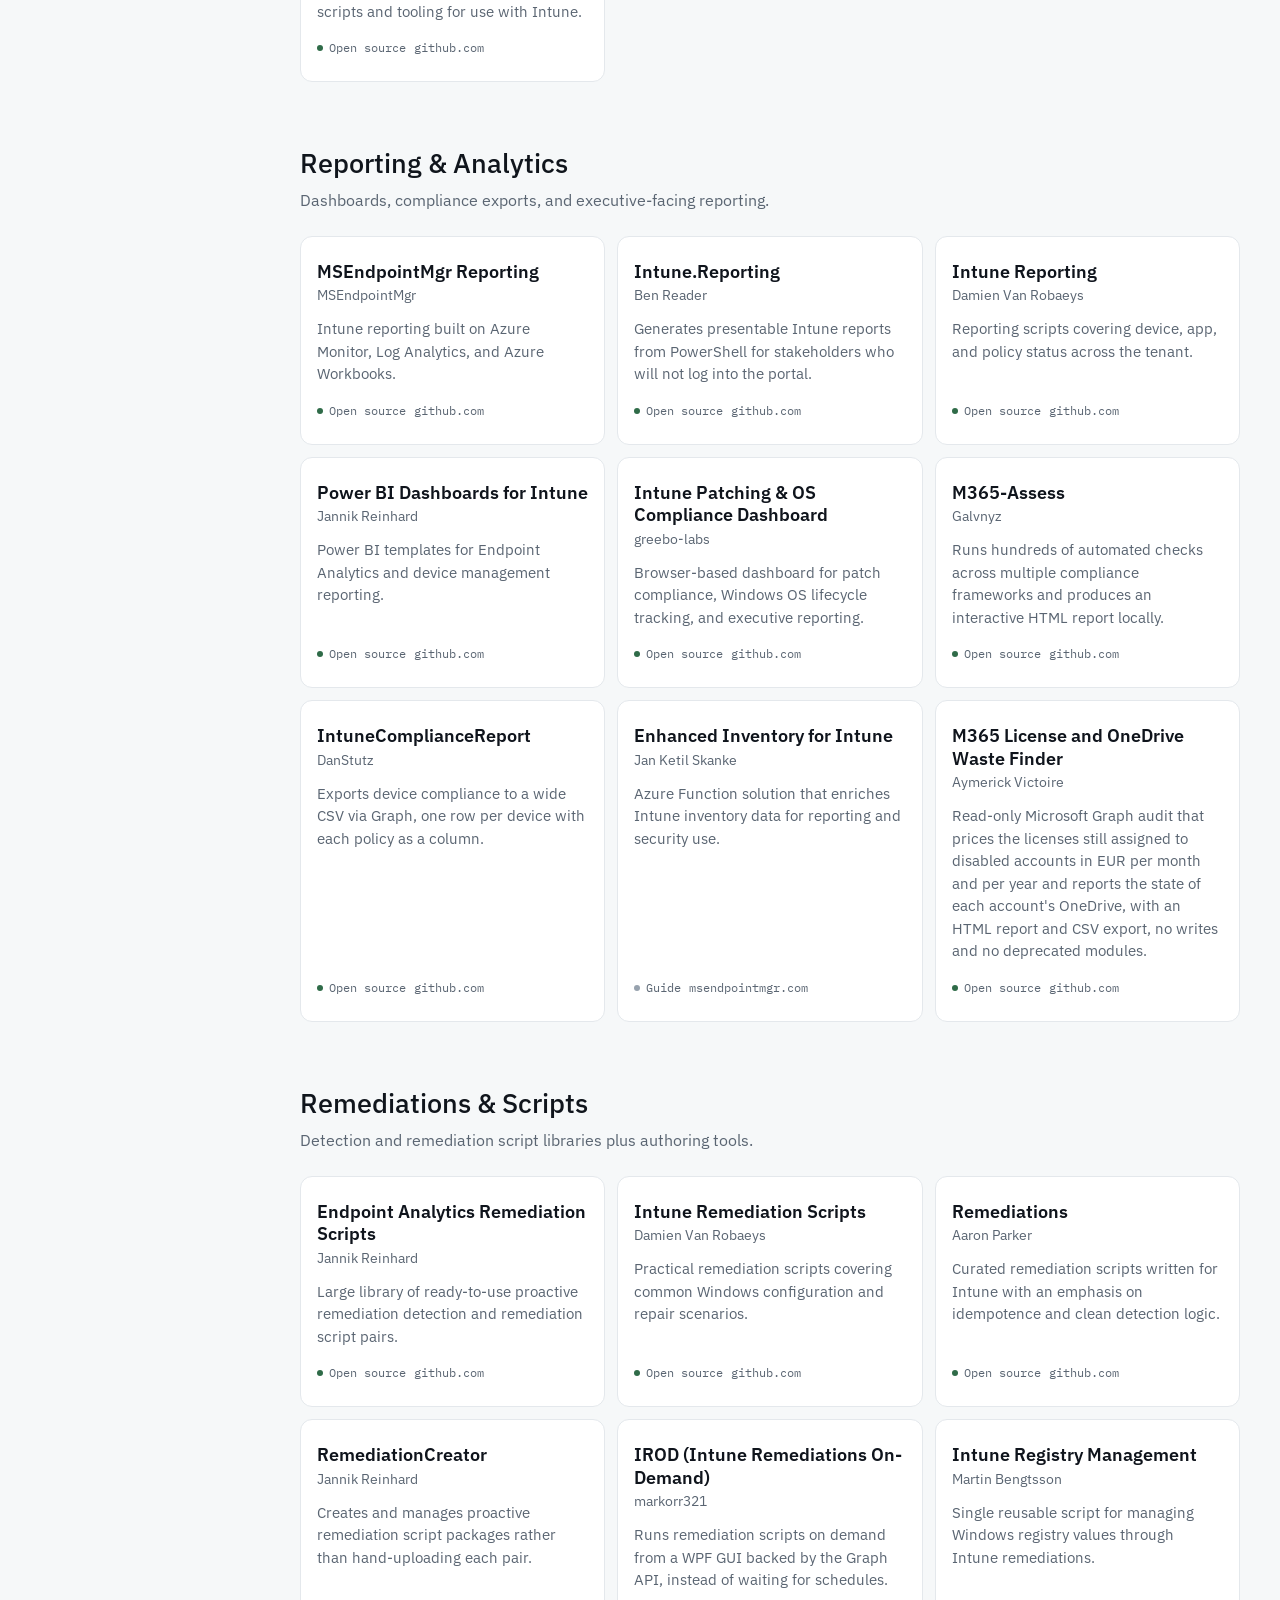
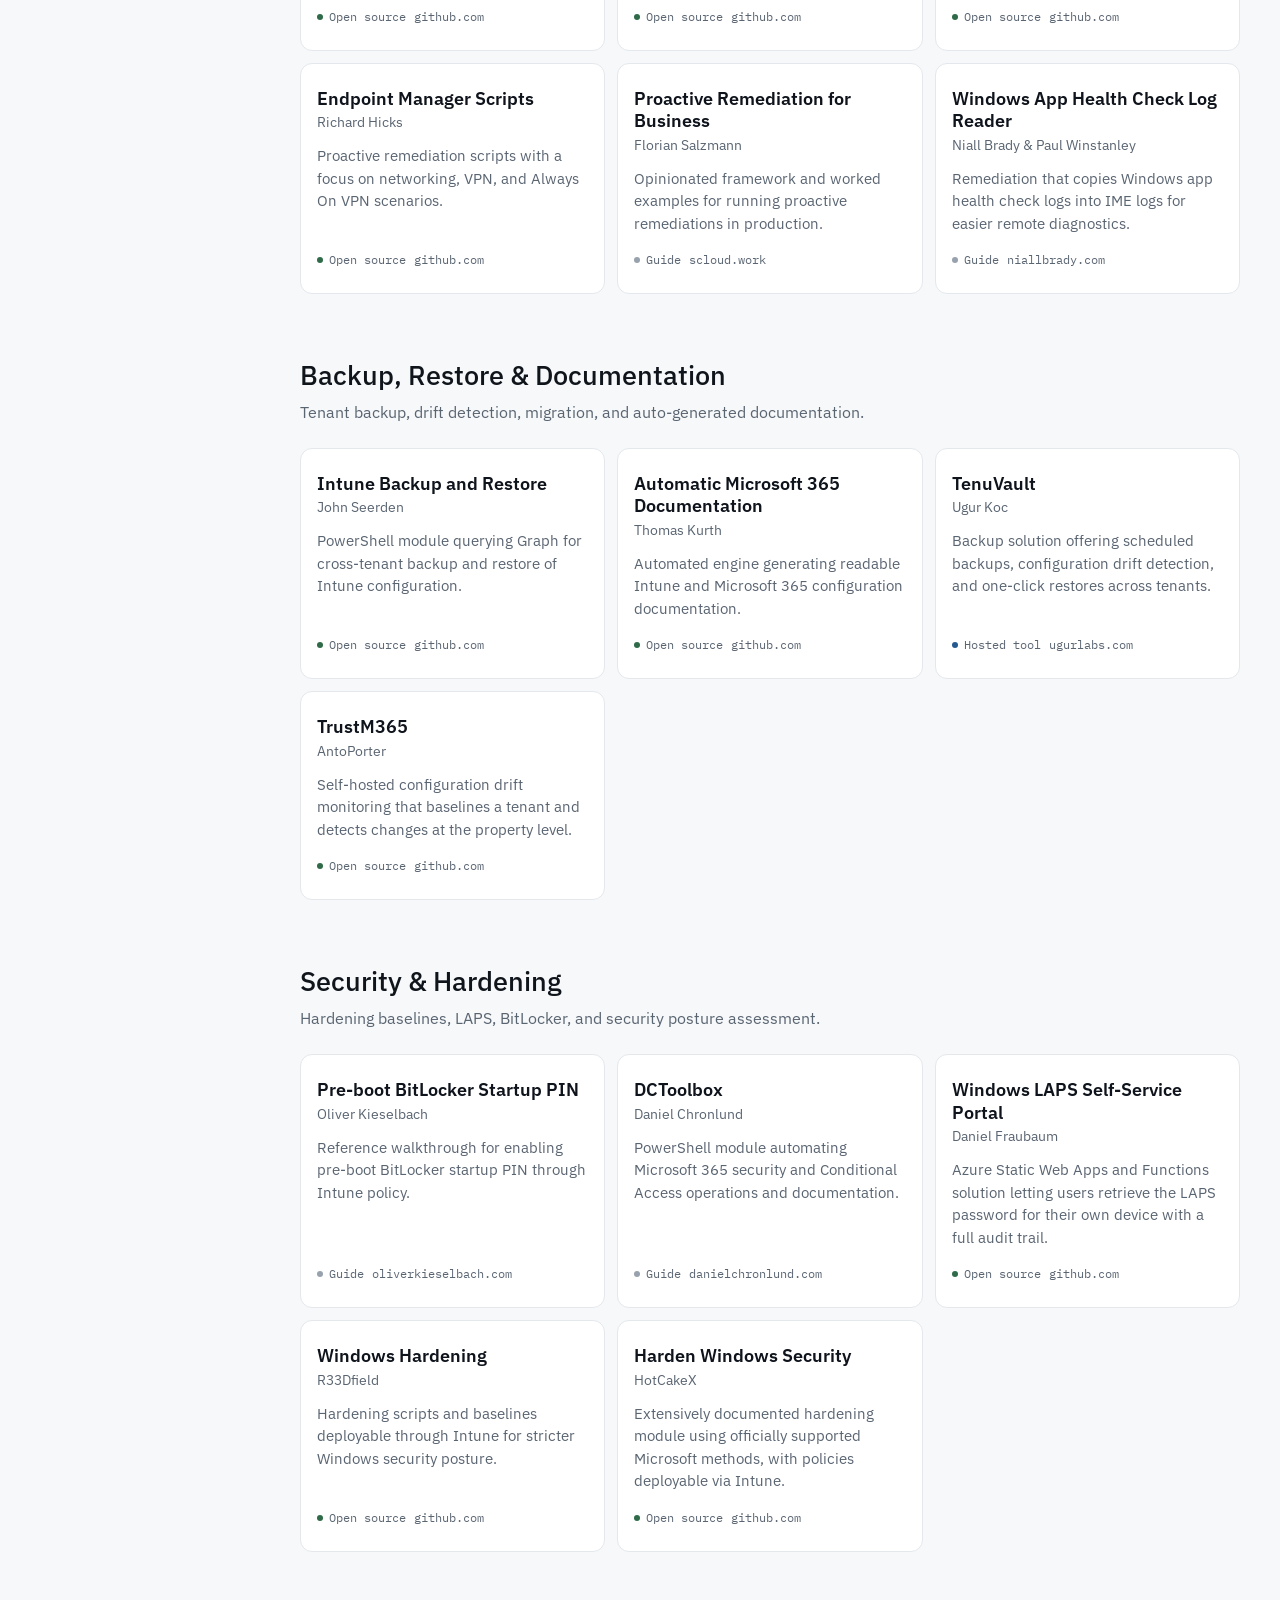
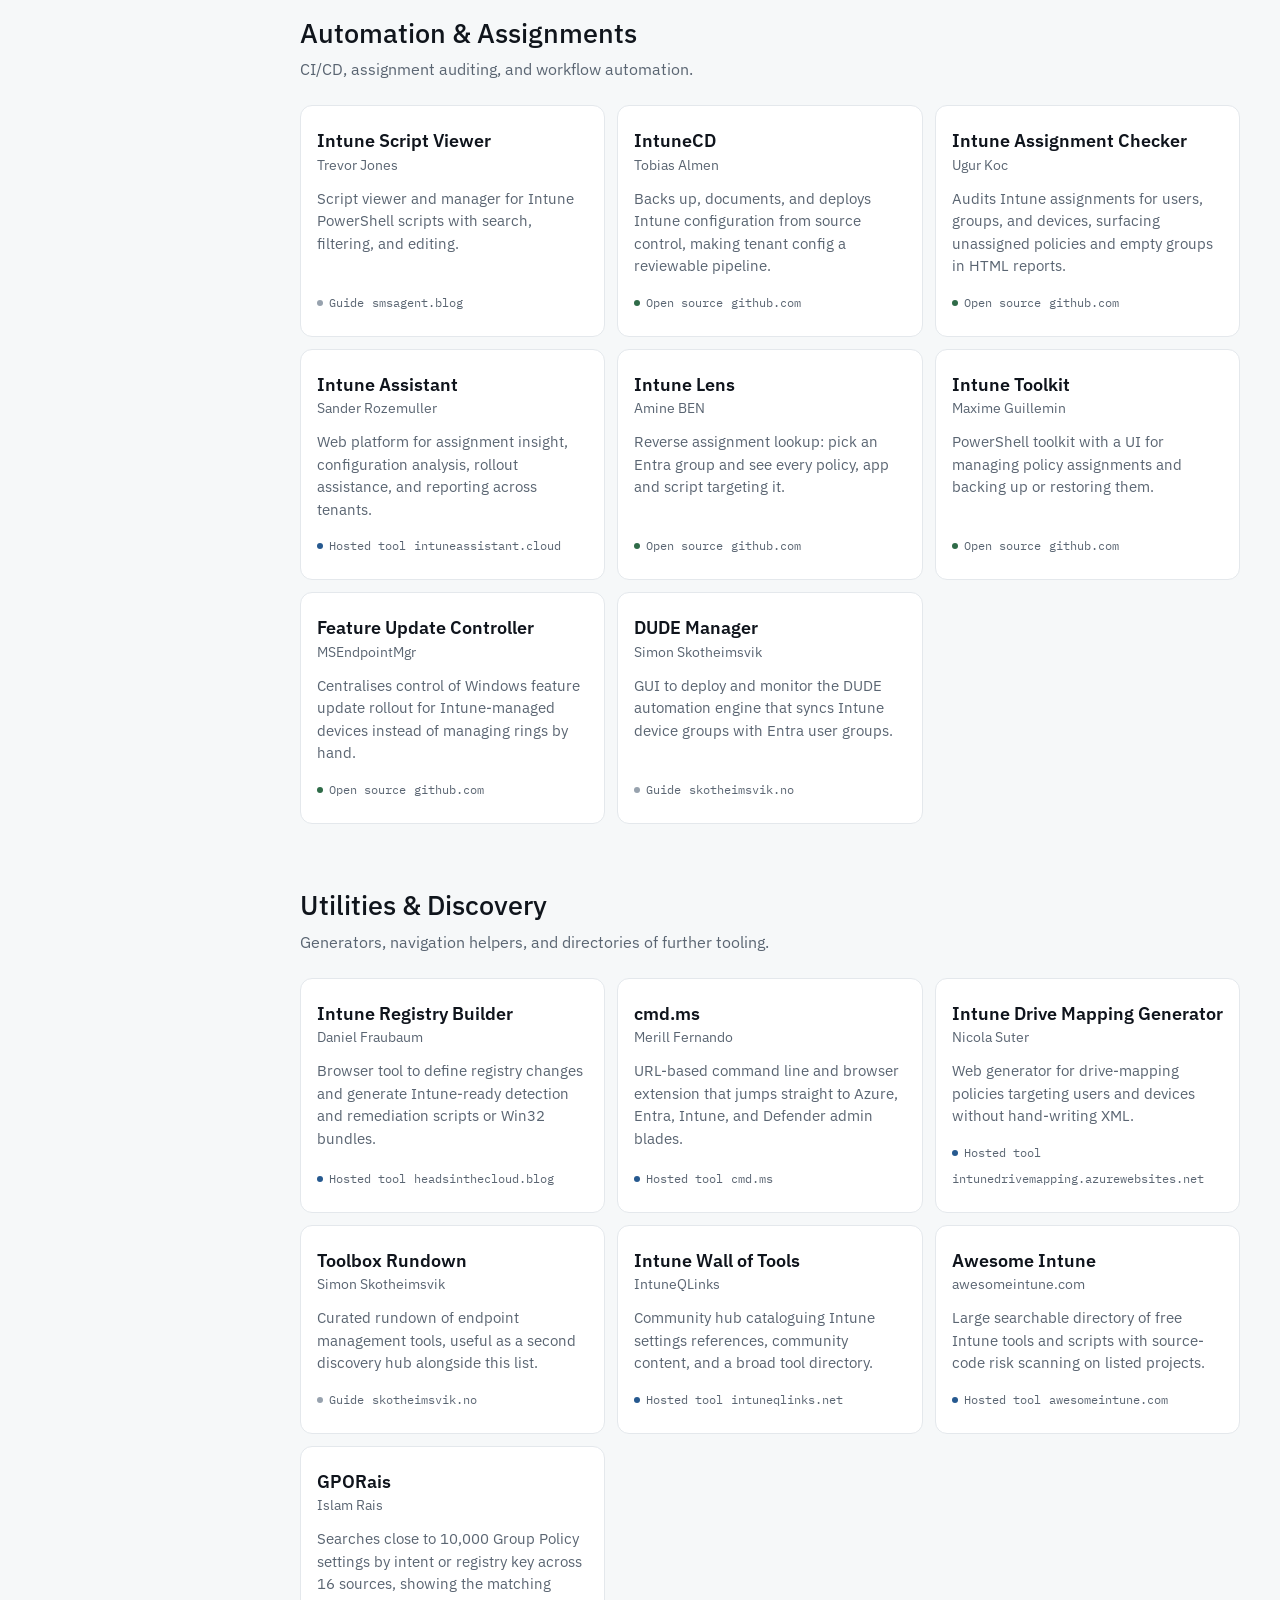
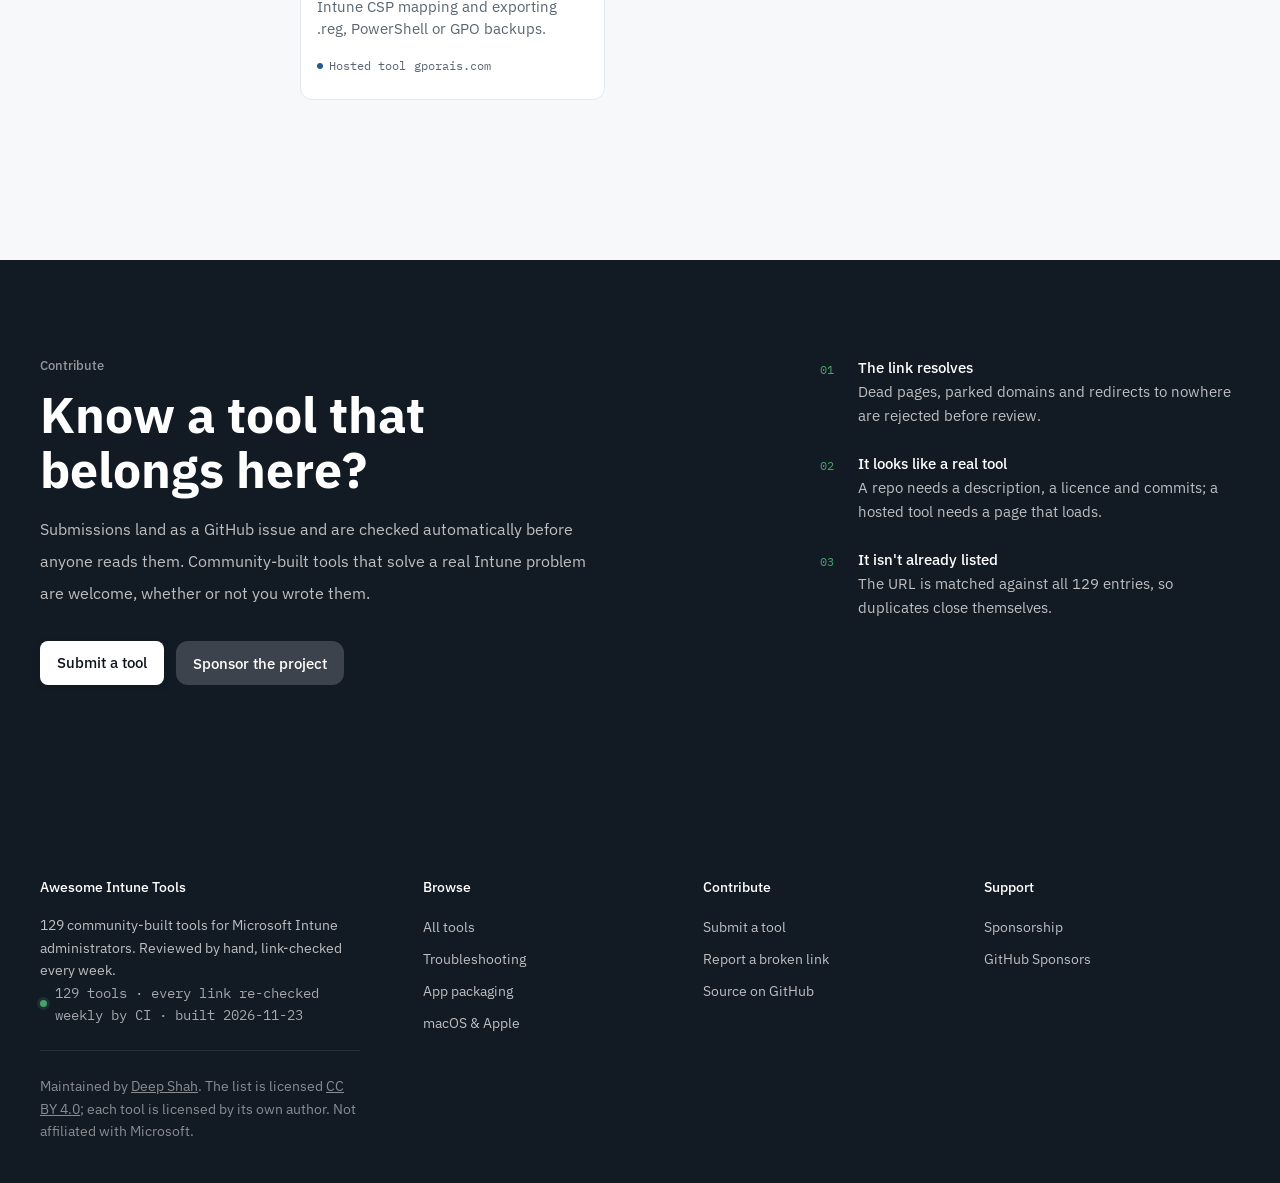
==== commit df1d3d2e: "Re-derive the design from the endpoint-admin world; add Intune Lens The palette, type and signature " ====
--- a/docs/index.html
+++ b/docs/index.html
@@ -3,30 +3,30 @@
 <head>
 <meta charset="utf-8">
 <meta name="viewport" content="width=device-width, initial-scale=1">
-<title>Awesome Intune Tools — 128 free tools and scripts for Microsoft Intune admins</title>
-<meta name="description" content="A searchable directory of 128 free, community-built Microsoft Intune tools: troubleshooting, app packaging, Autopilot, reporting, security baselines, macOS and Graph API automation.">
+<title>Awesome Intune Tools — 129 free tools and scripts for Microsoft Intune admins</title>
+<meta name="description" content="A searchable directory of 129 free, community-built Microsoft Intune tools: troubleshooting, app packaging, Autopilot, reporting, security baselines, macOS and Graph API automation.">
 <link rel="canonical" href="https://deepshah0308.github.io/awesome-intunetools/">
 <meta name="robots" content="index, follow, max-image-preview:large, max-snippet:-1">
 <meta name="author" content="Deep Shah">
 <meta property="og:type" content="website">
 <meta property="og:site_name" content="Awesome Intune Tools">
-<meta property="og:title" content="Awesome Intune Tools — 128 free tools and scripts for Microsoft Intune admins">
-<meta property="og:description" content="A searchable directory of 128 free, community-built Microsoft Intune tools: troubleshooting, app packaging, Autopilot, reporting, security baselines, macOS and Graph API automation.">
+<meta property="og:title" content="Awesome Intune Tools — 129 free tools and scripts for Microsoft Intune admins">
+<meta property="og:description" content="A searchable directory of 129 free, community-built Microsoft Intune tools: troubleshooting, app packaging, Autopilot, reporting, security baselines, macOS and Graph API automation.">
 <meta property="og:url" content="https://deepshah0308.github.io/awesome-intunetools/">
 <meta property="og:image" content="https://deepshah0308.github.io/awesome-intunetools/og-image.svg">
 <meta name="twitter:card" content="summary_large_image">
-<meta name="twitter:title" content="Awesome Intune Tools — 128 free tools and scripts for Microsoft Intune admins">
-<meta name="twitter:description" content="A searchable directory of 128 free, community-built Microsoft Intune tools: troubleshooting, app packaging, Autopilot, reporting, security baselines, macOS and Graph API automation.">
+<meta name="twitter:title" content="Awesome Intune Tools — 129 free tools and scripts for Microsoft Intune admins">
+<meta name="twitter:description" content="A searchable directory of 129 free, community-built Microsoft Intune tools: troubleshooting, app packaging, Autopilot, reporting, security baselines, macOS and Graph API automation.">
 <meta name="twitter:image" content="https://deepshah0308.github.io/awesome-intunetools/og-image.svg">
 <meta name="theme-color" content="#1F1633">
 <link rel="icon" href="favicon.svg" type="image/svg+xml">
 <link rel="preconnect" href="https://fonts.googleapis.com">
 <link rel="preconnect" href="https://fonts.gstatic.com" crossorigin>
-<link href="https://fonts.googleapis.com/css2?family=Rubik:wght@400;500;600;700&family=Space+Grotesk:wght@500;600;700&display=swap" rel="stylesheet">
+<link href="https://fonts.googleapis.com/css2?family=IBM+Plex+Mono:wght@400;500&family=IBM+Plex+Sans:wght@400;500;600;700&display=swap" rel="stylesheet">
 <link rel="stylesheet" href="style.css">
 <script type="application/ld+json">{"@context":"https://schema.org","@type":"WebSite","name":"Awesome Intune Tools","url":"https://deepshah0308.github.io/awesome-intunetools/","description":"A curated directory of community tools, scripts and utilities for Microsoft Intune administrators.","inLanguage":"en"}</script>
-<script type="application/ld+json">{"@context":"https://schema.org","@type":"CollectionPage","name":"Awesome Intune Tools","url":"https://deepshah0308.github.io/awesome-intunetools/","description":"A curated directory of community tools, scripts and utilities for Microsoft Intune administrators.","dateModified":"2026-11-19","license":"https://creativecommons.org/licenses/by/4.0/","mainEntity":{"@type":"ItemList","name":"128 Microsoft Intune tools","numberOfItems":128,"itemListElement":[{"@type":"ListItem","position":1,"item":{"@type":"SoftwareApplication","name":"Intune Maps","description":"Visual map of Intune blades and documentation to speed up portal navigation.","url":"https://intunemaps.com/","applicationCategory":"DeveloperApplication","applicationSubCategory":"Device Management","operatingSystem":"Windows, macOS, iOS, Android","author":{"@type":"Person","name":"Shehan Perera"},"offers":{"@type":"Offer","price":"0","priceCurrency":"USD"}}},{"@type":"ListItem","position":2,"item":{"@type":"SoftwareApplication","name":"Rockn Roll Tool","description":"Management tools for Intune environments covering policies, apps, Autopilot, and helpdesk utilities.","url":"https://www.rockenroll.tech/","applicationCategory":"DeveloperApplication","applicationSubCategory":"Device Management","operatingSystem":"Windows, macOS, iOS, Android","author":{"@type":"Person","name":"Nicklas Ahlberg"},"offers":{"@type":"Offer","price":"0","priceCurrency":"USD"}}},{"@type":"ListItem","position":3,"item":{"@type":"SoftwareApplication","name":"Rock My Printers","description":"Simplifies printer management across Intune-managed devices.","url":"https://www.rockenroll.tech/2023/03/14/rock-my-printers/","applicationCategory":"DeveloperApplication","applicationSubCategory":"Device Management","operatingSystem":"Windows, macOS, iOS, Android","author":{"@type":"Person","name":"Nicklas Ahlberg"},"offers":{"@type":"Offer","price":"0","priceCurrency":"USD"}}},{"@type":"ListItem","position":4,"item":{"@type":"SoftwareApplication","name":"Intune Management","description":"PowerShell and WPF GUI to copy, export, import, delete, document, and compare Intune policies and profiles, with ADMX ingestion and cross-tenant migration.","url":"https://github.com/Micke-K/IntuneManagement","applicationCategory":"DeveloperApplication","applicationSubCategory":"Device Management","operatingSystem":"Windows, macOS, iOS, Android","author":{"@type":"Person","name":"Mikael Karlsson"},"offers":{"@type":"Offer","price":"0","priceCurrency":"USD"}}},{"@type":"ListItem","position":5,"item":{"@type":"SoftwareApplication","name":"Device Offboarding Manager","description":"PowerShell GUI for bulk offboarding devices from Intune, Autopilot, and Entra ID with dashboards, stale device tracking, and BitLocker key handling.","url":"https://github.com/ugurkocde/DeviceOffboardingManager","applicationCategory":"DeveloperApplication","applicationSubCategory":"Device Management","operatingSystem":"Windows, macOS, iOS, Android","author":{"@type":"Person","name":"Ugur Koc"},"offers":{"@type":"Offer","price":"0","priceCurrency":"USD"}}},{"@type":"ListItem","position":6,"item":{"@type":"SoftwareApplication","name":"IntuneStuff Management Tool","description":"Windows desktop GUI for bulk Intune device operations and Entra ID group management with advanced filtering, dry-run safety, and logging.","url":"https://intunestuff.tools/","applicationCategory":"DeveloperApplication","applicationSubCategory":"Device Management","operatingSystem":"Windows, macOS, iOS, Android","author":{"@type":"Person","name":"Joery Van den Bosch"},"offers":{"@type":"Offer","price":"0","priceCurrency":"USD"}}},{"@type":"ListItem","position":7,"item":{"@type":"SoftwareApplication","name":"Intune Autopilot Tool","description":"PowerShell WPF tool to onboard devices to Intune and Autopilot via Graph API, handling encryption, profiles, user assignment, and hardware checks.","url":"https://github.com/iamwillcode/Intune-Autopilot-Tool","applicationCategory":"DeveloperApplication","applicationSubCategory":"Device Management","operatingSystem":"Windows, macOS, iOS, Android","author":{"@type":"Person","name":"iamwillcode"},"offers":{"@type":"Offer","price":"0","priceCurrency":"USD"}}},{"@type":"ListItem","position":8,"item":{"@type":"SoftwareApplication","name":"InSight","description":"PowerShell GUI for Intune administration including device ownership analysis and tenant overview.","url":"https://github.com/MrOlof/InSight","applicationCategory":"DeveloperApplication","applicationSubCategory":"Device Management","operatingSystem":"Windows, macOS, iOS, Android","author":{"@type":"Person","name":"MrOlof"},"offers":{"@type":"Offer","price":"0","priceCurrency":"USD"}}},{"@type":"ListItem","position":9,"item":{"@type":"SoftwareApplication","name":"Intune Device Classification","description":"Classifies and tags devices so dynamic Entra ID groups can be built from device characteristics rather than manual membership.","url":"https://github.com/MrWyss-MSFT/IntuneDeviceClassification","applicationCategory":"DeveloperApplication","applicationSubCategory":"Device Management","operatingSystem":"Windows, macOS, iOS, Android","author":{"@type":"Person","name":"MrWyss-MSFT"},"offers":{"@type":"Offer","price":"0","priceCurrency":"USD"}}},{"@type":"ListItem","position":10,"item":{"@type":"SoftwareApplication","name":"Intune Help Desk","description":"Interactive CLI dashboard for helpdesk teams to query Intune devices and view compliance without opening the portal.","url":"https://github.com/backuploki/Intune-Help-Desk","applicationCategory":"DeveloperApplication","applicationSubCategory":"Device Management","operatingSystem":"Windows, macOS, iOS, Android","author":{"@type":"Person","name":"backuploki"},"offers":{"@type":"Offer","price":"0","priceCurrency":"USD"}}},{"@type":"ListItem","position":11,"item":{"@type":"SoftwareApplication","name":"System Information and Self-service Tool","description":"End-user facing self-service app showing device info and basic troubleshooting actions.","url":"https://jannikreinhard.com/2023/01/01/system-information-and-self-service-tool/","applicationCategory":"DeveloperApplication","applicationSubCategory":"Troubleshooting & Debugging","operatingSystem":"Windows, macOS, iOS, Android","author":{"@type":"Person","name":"Jannik Reinhard"},"offers":{"@type":"Offer","price":"0","priceCurrency":"USD"}}},{"@type":"ListItem","position":12,"item":{"@type":"SoftwareApplication","name":"Intune Debug Toolkit","description":"Toolbox for troubleshooting Intune-managed clients with Win32 re-deploy, Autopilot and ESP inspection, a SyncML viewer, and event log helpers.","url":"https://github.com/MSEndpointMgr/IntuneDebugToolkit","applicationCategory":"DeveloperApplication","applicationSubCategory":"Troubleshooting & Debugging","operatingSystem":"Windows, macOS, iOS, Android","author":{"@type":"Person","name":"MSEndpointMgr"},"offers":{"@type":"Offer","price":"0","priceCurrency":"USD"}}},{"@type":"ListItem","position":13,"item":{"@type":"SoftwareApplication","name":"Intune Device Details UI","description":"GUI providing a Resultant Set of Policy style view of Intune device and user details, app and configuration deployments.","url":"https://github.com/petripaavola/IntuneDeviceDetailsGUI","applicationCategory":"DeveloperApplication","applicationSubCategory":"Troubleshooting & Debugging","operatingSystem":"Windows, macOS, iOS, Android","author":{"@type":"Person","name":"Petri Paavola"},"offers":{"@type":"Offer","price":"0","priceCurrency":"USD"}}},{"@type":"ListItem","position":14,"item":{"@type":"SoftwareApplication","name":"Get-IntuneManagementExtensionDiagnostics","description":"Parses Intune Management Extension logs into an HTML timeline, with a log viewer UI for detailed IME troubleshooting.","url":"https://github.com/petripaavola/Get-IntuneManagementExtensionDiagnostics","applicationCategory":"DeveloperApplication","applicationSubCategory":"Troubleshooting & Debugging","operatingSystem":"Windows, macOS, iOS, Android","author":{"@type":"Person","name":"Petri Paavola"},"offers":{"@type":"Offer","price":"0","priceCurrency":"USD"}}},{"@type":"ListItem","position":15,"item":{"@type":"SoftwareApplication","name":"Intune Device Troubleshooter","description":"PowerShell desktop UI for device-level troubleshooting combining device data, compliance, app states, and remediation actions.","url":"https://github.com/JayRHa/IntuneDeviceTroubleshooter","applicationCategory":"DeveloperApplication","applicationSubCategory":"Troubleshooting & Debugging","operatingSystem":"Windows, macOS, iOS, Android","author":{"@type":"Person","name":"Jannik Reinhard"},"offers":{"@type":"Offer","price":"0","priceCurrency":"USD"}}},{"@type":"ListItem","position":16,"item":{"@type":"SoftwareApplication","name":"Get-WindowsTroubleshootingReportCommunity","description":"Unifies Windows Event Logs and Intune log files into a single interactive HTML timeline report.","url":"https://github.com/petripaavola/Get-WindowsTroubleshootingReportCommunity","applicationCategory":"DeveloperApplication","applicationSubCategory":"Troubleshooting & Debugging","operatingSystem":"Windows, macOS, iOS, Android","author":{"@type":"Person","name":"Petri Paavola"},"offers":{"@type":"Offer","price":"0","priceCurrency":"USD"}}},{"@type":"ListItem","position":17,"item":{"@type":"SoftwareApplication","name":"Intune Log Reader for Windows","description":"Desktop app providing real-time analysis of Intune Management Extension logs with dashboards, search, and export.","url":"https://github.com/pathaksomesh06/Intune-Log-Reader-for-Windows","applicationCategory":"DeveloperApplication","applicationSubCategory":"Troubleshooting & Debugging","operatingSystem":"Windows, macOS, iOS, Android","author":{"@type":"Person","name":"Somesh Pathak"},"offers":{"@type":"Offer","price":"0","priceCurrency":"USD"}}},{"@type":"ListItem","position":18,"item":{"@type":"SoftwareApplication","name":"IntuneDiag","description":"Browser tool that analyzes dsregcmd /status output, showing Entra join state, certificate validity, PRT attempts, and registration issues.","url":"https://www.intunediag.com/","applicationCategory":"DeveloperApplication","applicationSubCategory":"Troubleshooting & Debugging","operatingSystem":"Windows, macOS, iOS, Android","author":{"@type":"Person","name":"IntuneDiag"},"offers":{"@type":"Offer","price":"0","priceCurrency":"USD"}}},{"@type":"ListItem","position":19,"item":{"@type":"SoftwareApplication","name":"IntuneEndpointTools","description":"PowerShell module for quickly gathering Intune client diagnostics and MDMDiagnostics reports.","url":"https://github.com/djust270/IntuneEndpointTools","applicationCategory":"DeveloperApplication","applicationSubCategory":"Troubleshooting & Debugging","operatingSystem":"Windows, macOS, iOS, Android","author":{"@type":"Person","name":"David Just"},"offers":{"@type":"Offer","price":"0","priceCurrency":"USD"}}},{"@type":"ListItem","position":20,"item":{"@type":"SoftwareApplication","name":"IntunePremier","description":"Open-source tools aimed at helpdesk staff handling daily Intune troubleshooting tasks.","url":"https://github.com/Shepherd0619/IntunePremier","applicationCategory":"DeveloperApplication","applicationSubCategory":"Troubleshooting & Debugging","operatingSystem":"Windows, macOS, iOS, Android","author":{"@type":"Person","name":"Shepherd0619"},"offers":{"@type":"Offer","price":"0","priceCurrency":"USD"}}},{"@type":"ListItem","position":21,"item":{"@type":"SoftwareApplication","name":"CMTraceOpen","description":"Free, open-source CMTrace replacement for reading ConfigMgr, Intune IME, and Autopilot ESP log files on modern Windows.","url":"https://github.com/adamgell/cmtraceopen","applicationCategory":"DeveloperApplication","applicationSubCategory":"Troubleshooting & Debugging","operatingSystem":"Windows, macOS, iOS, Android","author":{"@type":"Person","name":"Adam Gell"},"offers":{"@type":"Offer","price":"0","priceCurrency":"USD"}}},{"@type":"ListItem","position":22,"item":{"@type":"SoftwareApplication","name":"Intune One Data Collector","description":"Automated collector that gathers the full diagnostic data set Microsoft support asks for when opening an Intune case.","url":"https://github.com/markstan/IntuneOneDataCollector","applicationCategory":"DeveloperApplication","applicationSubCategory":"Troubleshooting & Debugging","operatingSystem":"Windows, macOS, iOS, Android","author":{"@type":"Person","name":"markstan"},"offers":{"@type":"Offer","price":"0","priceCurrency":"USD"}}},{"@type":"ListItem","position":23,"item":{"@type":"SoftwareApplication","name":"IntuneWUTools","description":"Tools for troubleshooting Windows Update behaviour on Intune-managed clients.","url":"https://github.com/markstan/IntuneWUTools","applicationCategory":"DeveloperApplication","applicationSubCategory":"Troubleshooting & Debugging","operatingSystem":"Windows, macOS, iOS, Android","author":{"@type":"Person","name":"markstan"},"offers":{"@type":"Offer","price":"0","priceCurrency":"USD"}}},{"@type":"ListItem","position":24,"item":{"@type":"SoftwareApplication","name":"MHimken Toolbox","description":"Collection of endpoint management scripts covering Autopilot diagnostics, ESP inspection, and client-side troubleshooting.","url":"https://github.com/MHimken/toolbox","applicationCategory":"DeveloperApplication","applicationSubCategory":"Troubleshooting & Debugging","operatingSystem":"Windows, macOS, iOS, Android","author":{"@type":"Person","name":"MHimken"},"offers":{"@type":"Offer","price":"0","priceCurrency":"USD"}}},{"@type":"ListItem","position":25,"item":{"@type":"SoftwareApplication","name":"Microsoft Win32 Content Prep Tool","description":"The official utility that wraps Win32 installers into the .intunewin format required for upload.","url":"https://github.com/microsoft/Microsoft-Win32-Content-Prep-Tool","applicationCategory":"DeveloperApplication","applicationSubCategory":"App Packaging & Deployment","operatingSystem":"Windows, macOS, iOS, Android","author":{"@type":"Person","name":"Microsoft"},"offers":{"@type":"Offer","price":"0","priceCurrency":"USD"}}},{"@type":"ListItem","position":26,"item":{"@type":"SoftwareApplication","name":"PSAppDeployToolkit","description":"Framework for building consistent, user-aware application installs with deferral prompts, process handling, and logging.","url":"https://github.com/PSAppDeployToolkit/PSAppDeployToolkit","applicationCategory":"DeveloperApplication","applicationSubCategory":"App Packaging & Deployment","operatingSystem":"Windows, macOS, iOS, Android","author":{"@type":"Person","name":"PSAppDeployToolkit"},"offers":{"@type":"Offer","price":"0","priceCurrency":"USD"}}},{"@type":"ListItem","position":27,"item":{"@type":"SoftwareApplication","name":"WinTuner","description":"Packages any Winget app straight into Intune from the command line or a PowerShell module, including icons and detection rules.","url":"https://github.com/svrooij/WinTuner","applicationCategory":"DeveloperApplication","applicationSubCategory":"App Packaging & Deployment","operatingSystem":"Windows, macOS, iOS, Android","author":{"@type":"Person","name":"Stephan van Rooij"},"offers":{"@type":"Offer","price":"0","priceCurrency":"USD"}}},{"@type":"ListItem","position":28,"item":{"@type":"SoftwareApplication","name":"IntuneGet","description":"Skips the manual packaging workflow and deploys Winget apps to Intune in a few clicks.","url":"https://github.com/ugurkocde/IntuneGet","applicationCategory":"DeveloperApplication","applicationSubCategory":"App Packaging & Deployment","operatingSystem":"Windows, macOS, iOS, Android","author":{"@type":"Person","name":"Ugur Koc"},"offers":{"@type":"Offer","price":"0","priceCurrency":"USD"}}},{"@type":"ListItem","position":29,"item":{"@type":"SoftwareApplication","name":"Winget-Install","description":"PowerShell scripts for installing and updating Winget packages in system context from Intune or ConfigMgr.","url":"https://github.com/Romanitho/Winget-Install","applicationCategory":"DeveloperApplication","applicationSubCategory":"App Packaging & Deployment","operatingSystem":"Windows, macOS, iOS, Android","author":{"@type":"Person","name":"Romanitho"},"offers":{"@type":"Offer","price":"0","priceCurrency":"USD"}}},{"@type":"ListItem","position":30,"item":{"@type":"SoftwareApplication","name":"WingetIntunePackager","description":"GUI packager that turns Winget packages into ready-to-upload Intune Win32 apps.","url":"https://github.com/Romanitho/WingetIntunePackager","applicationCategory":"DeveloperApplication","applicationSubCategory":"App Packaging & Deployment","operatingSystem":"Windows, macOS, iOS, Android","author":{"@type":"Person","name":"Romanitho"},"offers":{"@type":"Offer","price":"0","priceCurrency":"USD"}}},{"@type":"ListItem","position":31,"item":{"@type":"SoftwareApplication","name":"WinGet-Wrapper","description":"Bulk-imports Winget packages into Intune including all package metadata, detection, and requirement rules.","url":"https://github.com/SorenLundt/WinGet-Wrapper","applicationCategory":"DeveloperApplication","applicationSubCategory":"App Packaging & Deployment","operatingSystem":"Windows, macOS, iOS, Android","author":{"@type":"Person","name":"Soren Lundt"},"offers":{"@type":"Offer","price":"0","priceCurrency":"USD"}}},{"@type":"ListItem","position":32,"item":{"@type":"SoftwareApplication","name":"IntuneWin32Deployer","description":"Creates and deploys Winget and Chocolatey apps to Intune as Win32 packages in one command.","url":"https://github.com/FlorianSLZ/IntuneWin32Deployer","applicationCategory":"DeveloperApplication","applicationSubCategory":"App Packaging & Deployment","operatingSystem":"Windows, macOS, iOS, Android","author":{"@type":"Person","name":"Florian Salzmann"},"offers":{"@type":"Offer","price":"0","priceCurrency":"USD"}}},{"@type":"ListItem","position":33,"item":{"@type":"SoftwareApplication","name":"Intune App Factory","description":"Azure DevOps pipeline that automates Win32 application packaging and publishing to Intune end to end.","url":"https://github.com/MSEndpointMgr/IntuneAppFactory","applicationCategory":"DeveloperApplication","applicationSubCategory":"App Packaging & Deployment","operatingSystem":"Windows, macOS, iOS, Android","author":{"@type":"Person","name":"MSEndpointMgr"},"offers":{"@type":"Offer","price":"0","priceCurrency":"USD"}}},{"@type":"ListItem","position":34,"item":{"@type":"SoftwareApplication","name":"IntuneWin32AppPackager","description":"Framework that packages, creates, and simultaneously documents Win32 applications for Intune.","url":"https://github.com/MSEndpointMgr/IntuneWin32AppPackager","applicationCategory":"DeveloperApplication","applicationSubCategory":"App Packaging & Deployment","operatingSystem":"Windows, macOS, iOS, Android","author":{"@type":"Person","name":"MSEndpointMgr"},"offers":{"@type":"Offer","price":"0","priceCurrency":"USD"}}},{"@type":"ListItem","position":35,"item":{"@type":"SoftwareApplication","name":"Package Factory","description":"Packaging factory for Intune built on Evergreen and VcRedist, keeping app packages continuously current.","url":"https://github.com/aaronparker/packagefactory","applicationCategory":"DeveloperApplication","applicationSubCategory":"App Packaging & Deployment","operatingSystem":"Windows, macOS, iOS, Android","author":{"@type":"Person","name":"Aaron Parker"},"offers":{"@type":"Offer","price":"0","priceCurrency":"USD"}}},{"@type":"ListItem","position":36,"item":{"@type":"SoftwareApplication","name":"IntunePrepTool","description":"GUI front end for the Win32 Content Prep Tool that speeds up repetitive packaging work.","url":"https://github.com/rink-turksma/IntunePrepTool","applicationCategory":"DeveloperApplication","applicationSubCategory":"App Packaging & Deployment","operatingSystem":"Windows, macOS, iOS, Android","author":{"@type":"Person","name":"Rink Turksma"},"offers":{"@type":"Offer","price":"0","priceCurrency":"USD"}}},{"@type":"ListItem","position":37,"item":{"@type":"SoftwareApplication","name":"Intune App Deploy","description":"Reliable path to package Win32 applications and deploy them to Intune from any source, including CI pipelines.","url":"https://github.com/tabs-not-spaces/Intune-App-Deploy","applicationCategory":"DeveloperApplication","applicationSubCategory":"App Packaging & Deployment","operatingSystem":"Windows, macOS, iOS, Android","author":{"@type":"Person","name":"Ben Reader"},"offers":{"@type":"Offer","price":"0","priceCurrency":"USD"}}},{"@type":"ListItem","position":38,"item":{"@type":"SoftwareApplication","name":"IntuneAppCreator","description":"Automates creation, packaging, and deployment preparation of Intune Win32 apps.","url":"https://github.com/JayRHa/IntuneAppCreator","applicationCategory":"DeveloperApplication","applicationSubCategory":"App Packaging & Deployment","operatingSystem":"Windows, macOS, iOS, Android","author":{"@type":"Person","name":"Jannik Reinhard"},"offers":{"@type":"Offer","price":"0","priceCurrency":"USD"}}},{"@type":"ListItem","position":39,"item":{"@type":"SoftwareApplication","name":"Win32 Toolkit","description":"End-to-end Win32 packaging that accepts a Winget package or your own installer and produces a deployable app.","url":"https://github.com/MG-Cloudflow/win32-toolkit","applicationCategory":"DeveloperApplication","applicationSubCategory":"App Packaging & Deployment","operatingSystem":"Windows, macOS, iOS, Android","author":{"@type":"Person","name":"Maxime Guillemin"},"offers":{"@type":"Offer","price":"0","priceCurrency":"USD"}}},{"@type":"ListItem","position":40,"item":{"@type":"SoftwareApplication","name":"WrapTune","description":"Friendly GUI for IntuneWinAppUtil.exe for admins who would rather not memorise its arguments.","url":"https://github.com/thefinder808/WrapTune","applicationCategory":"DeveloperApplication","applicationSubCategory":"App Packaging & Deployment","operatingSystem":"Windows, macOS, iOS, Android","author":{"@type":"Person","name":"thefinder808"},"offers":{"@type":"Offer","price":"0","priceCurrency":"USD"}}},{"@type":"ListItem","position":41,"item":{"@type":"SoftwareApplication","name":"Deployment Editor","description":"Click-together sequence builder for PSAppDeployToolkit packages, lowering the scripting barrier for packagers.","url":"https://github.com/tugich/DeploymentEditor","applicationCategory":"DeveloperApplication","applicationSubCategory":"App Packaging & Deployment","operatingSystem":"Windows, macOS, iOS, Android","author":{"@type":"Person","name":"tugich"},"offers":{"@type":"Offer","price":"0","priceCurrency":"USD"}}},{"@type":"ListItem","position":42,"item":{"@type":"SoftwareApplication","name":"IntuneWin Build and Extract Tool","description":"GUI tool to build and, crucially, extract .intunewin packages when you need to inspect what shipped.","url":"https://www.systanddeploy.com/2023/05/intunewin-build-and-extract-tool-to.html","applicationCategory":"DeveloperApplication","applicationSubCategory":"App Packaging & Deployment","operatingSystem":"Windows, macOS, iOS, Android","author":{"@type":"Person","name":"Damien Van Robaeys"},"offers":{"@type":"Offer","price":"0","priceCurrency":"USD"}}},{"@type":"ListItem","position":43,"item":{"@type":"SoftwareApplication","name":"IntuneAppAssigner","description":"Bulk updates or replaces assignments across many Intune applications at once.","url":"https://github.com/ennnbeee/IntuneAppAssigner","applicationCategory":"DeveloperApplication","applicationSubCategory":"App Packaging & Deployment","operatingSystem":"Windows, macOS, iOS, Android","author":{"@type":"Person","name":"Nick Benton"},"offers":{"@type":"Offer","price":"0","priceCurrency":"USD"}}},{"@type":"ListItem","position":44,"item":{"@type":"SoftwareApplication","name":"Intune.USB.Creator","description":"Builds a bootable WinPE USB used to provision devices for Autopilot enrollment.","url":"https://github.com/tabs-not-spaces/Intune.USB.Creator","applicationCategory":"DeveloperApplication","applicationSubCategory":"Autopilot & Provisioning","operatingSystem":"Windows, macOS, iOS, Android","author":{"@type":"Person","name":"Ben Reader"},"offers":{"@type":"Offer","price":"0","priceCurrency":"USD"}}},{"@type":"ListItem","position":45,"item":{"@type":"SoftwareApplication","name":"Intune.HV.Tools","description":"Spins up Intune-managed Hyper-V virtual machines for testing enrollment and policy without touching real hardware.","url":"https://github.com/tabs-not-spaces/Intune.HV.Tools","applicationCategory":"DeveloperApplication","applicationSubCategory":"Autopilot & Provisioning","operatingSystem":"Windows, macOS, iOS, Android","author":{"@type":"Person","name":"Ben Reader"},"offers":{"@type":"Offer","price":"0","priceCurrency":"USD"}}},{"@type":"ListItem","position":46,"item":{"@type":"SoftwareApplication","name":"Foundry","description":"Modern open-source Windows deployment solution with a graphical interface for creating bootable provisioning media.","url":"https://github.com/foundry-osd/foundry","applicationCategory":"DeveloperApplication","applicationSubCategory":"Autopilot & Provisioning","operatingSystem":"Windows, macOS, iOS, Android","author":{"@type":"Person","name":"foundry-osd"},"offers":{"@type":"Offer","price":"0","priceCurrency":"USD"}}},{"@type":"ListItem","position":47,"item":{"@type":"SoftwareApplication","name":"WinAutopilotImport","description":"Simple GUI for registering a Windows device with Autopilot during OOBE.","url":"https://github.com/tugich/WinAutopilotImport","applicationCategory":"DeveloperApplication","applicationSubCategory":"Autopilot & Provisioning","operatingSystem":"Windows, macOS, iOS, Android","author":{"@type":"Person","name":"tugich"},"offers":{"@type":"Offer","price":"0","priceCurrency":"USD"}}},{"@type":"ListItem","position":48,"item":{"@type":"SoftwareApplication","name":"Get-WindowsAutopilotImportCommunity","description":"Registers devices with Autopilot from a real GUI instead of a console, supporting hardware hash collection and Group Tag selection.","url":"https://github.com/markorr321/Get-WindowsAutopilotImportCommunity","applicationCategory":"DeveloperApplication","applicationSubCategory":"Autopilot & Provisioning","operatingSystem":"Windows, macOS, iOS, Android","author":{"@type":"Person","name":"markorr321"},"offers":{"@type":"Offer","price":"0","priceCurrency":"USD"}}},{"@type":"ListItem","position":49,"item":{"@type":"SoftwareApplication","name":"Autopilot Cleanup","description":"Interactive tool for bulk device cleanup across Autopilot, Intune, and Entra ID in a single pass.","url":"https://github.com/markorr321/Autopilot-Cleanup","applicationCategory":"DeveloperApplication","applicationSubCategory":"Autopilot & Provisioning","operatingSystem":"Windows, macOS, iOS, Android","author":{"@type":"Person","name":"markorr321"},"offers":{"@type":"Offer","price":"0","priceCurrency":"USD"}}},{"@type":"ListItem","position":50,"item":{"@type":"SoftwareApplication","name":"IntuneMigrationV2","description":"Tenant-to-tenant device migration supporting in-place migration as well as hardware hash re-import.","url":"https://github.com/stevecapacity/IntuneMigrationV2","applicationCategory":"DeveloperApplication","applicationSubCategory":"Autopilot & Provisioning","operatingSystem":"Windows, macOS, iOS, Android","author":{"@type":"Person","name":"stevecapacity"},"offers":{"@type":"Offer","price":"0","priceCurrency":"USD"}}},{"@type":"ListItem","position":51,"item":{"@type":"SoftwareApplication","name":"OpenIntuneBaseline","description":"Community-driven Intune baseline covering Windows configuration, security, and update policies as importable JSON.","url":"https://github.com/SkipToTheEndpoint/OpenIntuneBaseline","applicationCategory":"DeveloperApplication","applicationSubCategory":"Baselines & Configuration as Code","operatingSystem":"Windows, macOS, iOS, Android","author":{"@type":"Person","name":"SkipToTheEndpoint"},"offers":{"@type":"Offer","price":"0","priceCurrency":"USD"}}},{"@type":"ListItem","position":52,"item":{"@type":"SoftwareApplication","name":"Microsoft365DSC","description":"Manages the entire Microsoft 365 configuration, Intune included, as declarative PowerShell DSC code with drift reporting.","url":"https://github.com/microsoft/Microsoft365DSC","applicationCategory":"DeveloperApplication","applicationSubCategory":"Baselines & Configuration as Code","operatingSystem":"Windows, macOS, iOS, Android","author":{"@type":"Person","name":"Microsoft365DSC"},"offers":{"@type":"Offer","price":"0","priceCurrency":"USD"}}},{"@type":"ListItem","position":53,"item":{"@type":"SoftwareApplication","name":"IntuneHydrationKit","description":"Imports a set of starter configurations into a fresh tenant so a lab or new deployment is usable quickly.","url":"https://github.com/jorgeasaurus/IntuneHydrationKit","applicationCategory":"DeveloperApplication","applicationSubCategory":"Baselines & Configuration as Code","operatingSystem":"Windows, macOS, iOS, Android","author":{"@type":"Person","name":"jorgeasaurus"},"offers":{"@type":"Offer","price":"0","priceCurrency":"USD"}}},{"@type":"ListItem","position":54,"item":{"@type":"SoftwareApplication","name":"IntuneBaselines","description":"Intune baseline profiles in JSON format for standing up a modern workplace configuration.","url":"https://github.com/IntuneAdmin/IntuneBaselines","applicationCategory":"DeveloperApplication","applicationSubCategory":"Baselines & Configuration as Code","operatingSystem":"Windows, macOS, iOS, Android","author":{"@type":"Person","name":"Wolkenman"},"offers":{"@type":"Offer","price":"0","priceCurrency":"USD"}}},{"@type":"ListItem","position":55,"item":{"@type":"SoftwareApplication","name":"IntuneLinuxBaseline","description":"Baseline configuration for managing Linux endpoints through Intune.","url":"https://github.com/glueckkanja/IntuneLinuxBaseline","applicationCategory":"DeveloperApplication","applicationSubCategory":"Baselines & Configuration as Code","operatingSystem":"Windows, macOS, iOS, Android","author":{"@type":"Person","name":"glueckkanja"},"offers":{"@type":"Offer","price":"0","priceCurrency":"USD"}}},{"@type":"ListItem","position":56,"item":{"@type":"SoftwareApplication","name":"Intune Preflight","description":"Simulates an Intune endpoint and previews the merged policy baseline a device would actually receive, read-only.","url":"https://github.com/kevinmalinoski/intune-preflight","applicationCategory":"DeveloperApplication","applicationSubCategory":"Baselines & Configuration as Code","operatingSystem":"Windows, macOS, iOS, Android","author":{"@type":"Person","name":"kevinmalinoski"},"offers":{"@type":"Offer","price":"0","priceCurrency":"USD"}}},{"@type":"ListItem","position":57,"item":{"@type":"SoftwareApplication","name":"Shell Intune Samples","description":"Microsoft's reference shell scripts for macOS and Linux Intune admins, covering app installs, custom attributes, and detection.","url":"https://github.com/microsoft/shell-intune-samples","applicationCategory":"DeveloperApplication","applicationSubCategory":"macOS & Apple","operatingSystem":"Windows, macOS, iOS, Android","author":{"@type":"Person","name":"Microsoft"},"offers":{"@type":"Offer","price":"0","priceCurrency":"USD"}}},{"@type":"ListItem","position":58,"item":{"@type":"SoftwareApplication","name":"intune-my-macs","description":"Automation project that configures an Intune environment for macOS management quickly and repeatably.","url":"https://github.com/microsoft/intune-my-macs","applicationCategory":"DeveloperApplication","applicationSubCategory":"macOS & Apple","operatingSystem":"Windows, macOS, iOS, Android","author":{"@type":"Person","name":"Microsoft"},"offers":{"@type":"Offer","price":"0","priceCurrency":"USD"}}},{"@type":"ListItem","position":59,"item":{"@type":"SoftwareApplication","name":"Intune Mac Admins","description":"Community platform with detailed guides, scripts, and best practices for managing macOS devices via Intune.","url":"https://github.com/ugurkocde/intunemacadmins","applicationCategory":"DeveloperApplication","applicationSubCategory":"macOS & Apple","operatingSystem":"Windows, macOS, iOS, Android","author":{"@type":"Person","name":"Ugur Koc"},"offers":{"@type":"Offer","price":"0","priceCurrency":"USD"}}},{"@type":"ListItem","position":60,"item":{"@type":"SoftwareApplication","name":"IntuneBrew","description":"Simplifies uploading and managing macOS applications in Intune, drawing on a large catalog of maintained app definitions.","url":"https://github.com/ugurkocde/IntuneBrew","applicationCategory":"DeveloperApplication","applicationSubCategory":"macOS & Apple","operatingSystem":"Windows, macOS, iOS, Android","author":{"@type":"Person","name":"Ugur Koc"},"offers":{"@type":"Offer","price":"0","priceCurrency":"USD"}}},{"@type":"ListItem","position":61,"item":{"@type":"SoftwareApplication","name":"MISA (macOS Intune Support Assistant)","description":"Support assistant for macOS endpoints that surfaces enrollment and policy state for helpdesk staff.","url":"https://github.com/pathaksomesh06/MISA","applicationCategory":"DeveloperApplication","applicationSubCategory":"macOS & Apple","operatingSystem":"Windows, macOS, iOS, Android","author":{"@type":"Person","name":"Somesh Pathak"},"offers":{"@type":"Offer","price":"0","priceCurrency":"USD"}}},{"@type":"ListItem","position":62,"item":{"@type":"SoftwareApplication","name":"IntuneLogWatch","description":"macOS application that analyzes Intune agent logs and delivers human-readable insight instead of raw text.","url":"https://github.com/gilburns/IntuneLogWatch","applicationCategory":"DeveloperApplication","applicationSubCategory":"macOS & Apple","operatingSystem":"Windows, macOS, iOS, Android","author":{"@type":"Person","name":"Gil Burns"},"offers":{"@type":"Offer","price":"0","priceCurrency":"USD"}}},{"@type":"ListItem","position":63,"item":{"@type":"SoftwareApplication","name":"Third Party Patcher","description":"MDM-agnostic, MDM-managed daemon that handles third-party patching and software distribution on macOS.","url":"https://github.com/gilburns/Third-Party-Patcher","applicationCategory":"DeveloperApplication","applicationSubCategory":"macOS & Apple","operatingSystem":"Windows, macOS, iOS, Android","author":{"@type":"Person","name":"Gil Burns"},"offers":{"@type":"Offer","price":"0","priceCurrency":"USD"}}},{"@type":"ListItem","position":64,"item":{"@type":"SoftwareApplication","name":"macOS MDM Profiles","description":"Ready-made MDM profiles for configuring permissions and services on macOS devices through Intune.","url":"https://github.com/homotechsual/macOS-MDM-Profiles","applicationCategory":"DeveloperApplication","applicationSubCategory":"macOS & Apple","operatingSystem":"Windows, macOS, iOS, Android","author":{"@type":"Person","name":"homotechsual"},"offers":{"@type":"Offer","price":"0","priceCurrency":"USD"}}},{"@type":"ListItem","position":65,"item":{"@type":"SoftwareApplication","name":"Intune Goodies","description":"Collection of scripts and tools covering macOS and cross-platform Intune management tasks.","url":"https://github.com/oktay-sari/Intune-Goodies","applicationCategory":"DeveloperApplication","applicationSubCategory":"macOS & Apple","operatingSystem":"Windows, macOS, iOS, Android","author":{"@type":"Person","name":"Oktay Sari"},"offers":{"@type":"Offer","price":"0","priceCurrency":"USD"}}},{"@type":"ListItem","position":66,"item":{"@type":"SoftwareApplication","name":"JUMP-IN","description":"macOS application that simplifies migration between MDM solutions, aimed at moving Macs into Intune.","url":"https://github.com/pathaksomesh06/JUMP-IN","applicationCategory":"DeveloperApplication","applicationSubCategory":"macOS & Apple","operatingSystem":"Windows, macOS, iOS, Android","author":{"@type":"Person","name":"Somesh Pathak"},"offers":{"@type":"Offer","price":"0","priceCurrency":"USD"}}},{"@type":"ListItem","position":67,"item":{"@type":"SoftwareApplication","name":"WrapTune for macOS","description":"Builds Intune .intunewin packages from a Mac, so packagers are not forced onto a Windows box.","url":"https://github.com/thefinder808/WrapTune-MacOS","applicationCategory":"DeveloperApplication","applicationSubCategory":"macOS & Apple","operatingSystem":"Windows, macOS, iOS, Android","author":{"@type":"Person","name":"thefinder808"},"offers":{"@type":"Offer","price":"0","priceCurrency":"USD"}}},{"@type":"ListItem","position":68,"item":{"@type":"SoftwareApplication","name":"macOS Hardening","description":"Intune configuration files for hardening macOS against a documented security standard.","url":"https://github.com/R33Dfield/MacOSHardening","applicationCategory":"DeveloperApplication","applicationSubCategory":"macOS & Apple","operatingSystem":"Windows, macOS, iOS, Android","author":{"@type":"Person","name":"R33Dfield"},"offers":{"@type":"Offer","price":"0","priceCurrency":"USD"}}},{"@type":"ListItem","position":69,"item":{"@type":"SoftwareApplication","name":"iOS Hardening","description":"Intune configuration files for hardening iOS and iPadOS devices.","url":"https://github.com/R33Dfield/iOSHardening","applicationCategory":"DeveloperApplication","applicationSubCategory":"macOS & Apple","operatingSystem":"Windows, macOS, iOS, Android","author":{"@type":"Person","name":"R33Dfield"},"offers":{"@type":"Offer","price":"0","priceCurrency":"USD"}}},{"@type":"ListItem","position":70,"item":{"@type":"SoftwareApplication","name":"iOS/iPadOS Intune Baseline","description":"CIS-aligned baseline for iOS and iPadOS with importable JSON policies and deployment guides.","url":"https://github.com/UniFy-Endpoint/iOS-iPadOS-Intune-Baseline","applicationCategory":"DeveloperApplication","applicationSubCategory":"macOS & Apple","operatingSystem":"Windows, macOS, iOS, Android","author":{"@type":"Person","name":"UniFy-Endpoint"},"offers":{"@type":"Offer","price":"0","priceCurrency":"USD"}}},{"@type":"ListItem","position":71,"item":{"@type":"SoftwareApplication","name":"Intune App SDK for iOS","description":"Official SDK enabling app protection and data protection features inside in-house iOS applications.","url":"https://github.com/microsoftconnect/ms-intune-app-sdk-ios","applicationCategory":"DeveloperApplication","applicationSubCategory":"macOS & Apple","operatingSystem":"Windows, macOS, iOS, Android","author":{"@type":"Person","name":"Microsoft"},"offers":{"@type":"Offer","price":"0","priceCurrency":"USD"}}},{"@type":"ListItem","position":72,"item":{"@type":"SoftwareApplication","name":"Android Enterprise Baseline","description":"Android Enterprise baseline policies and deployment guides for Intune.","url":"https://github.com/UniFy-Endpoint/Android-Enterprise-Baseline","applicationCategory":"DeveloperApplication","applicationSubCategory":"Android & Cross-platform","operatingSystem":"Windows, macOS, iOS, Android","author":{"@type":"Person","name":"UniFy-Endpoint"},"offers":{"@type":"Offer","price":"0","priceCurrency":"USD"}}},{"@type":"ListItem","position":73,"item":{"@type":"SoftwareApplication","name":"Intune Android QR Wizard","description":"Generates Wi-Fi QR codes to simplify network configuration during Android Enterprise enrollment.","url":"https://github.com/brommet87/Intune-Android-QR-Wizard","applicationCategory":"DeveloperApplication","applicationSubCategory":"Android & Cross-platform","operatingSystem":"Windows, macOS, iOS, Android","author":{"@type":"Person","name":"brommet87"},"offers":{"@type":"Offer","price":"0","priceCurrency":"USD"}}},{"@type":"ListItem","position":74,"item":{"@type":"SoftwareApplication","name":"Intune Apps","description":"Definitions for managing Windows, macOS, Android, and iOS applications in Intune from one place.","url":"https://github.com/aaronparker/intune-apps","applicationCategory":"DeveloperApplication","applicationSubCategory":"Android & Cross-platform","operatingSystem":"Windows, macOS, iOS, Android","author":{"@type":"Person","name":"Aaron Parker"},"offers":{"@type":"Offer","price":"0","priceCurrency":"USD"}}},{"@type":"ListItem","position":75,"item":{"@type":"SoftwareApplication","name":"Microsoft Graph PowerShell Intune Samples","description":"Current sample set built for the Microsoft Graph PowerShell SDK, replacing the older Intune-specific module.","url":"https://github.com/microsoft/mggraph-intune-samples","applicationCategory":"DeveloperApplication","applicationSubCategory":"Graph API & PowerShell","operatingSystem":"Windows, macOS, iOS, Android","author":{"@type":"Person","name":"Microsoft"},"offers":{"@type":"Offer","price":"0","priceCurrency":"USD"}}},{"@type":"ListItem","position":76,"item":{"@type":"SoftwareApplication","name":"Intune PowerShell SDK","description":"Native PowerShell cmdlets wrapping the Intune Graph API for IT Pro scenario automation.","url":"https://github.com/microsoft/Intune-PowerShell-SDK","applicationCategory":"DeveloperApplication","applicationSubCategory":"Graph API & PowerShell","operatingSystem":"Windows, macOS, iOS, Android","author":{"@type":"Person","name":"Microsoft"},"offers":{"@type":"Offer","price":"0","priceCurrency":"USD"}}},{"@type":"ListItem","position":77,"item":{"@type":"SoftwareApplication","name":"GraphXray","description":"Watches actions you take in the Entra or Intune portal and shows the equivalent Graph calls and PowerShell to script them.","url":"https://github.com/merill/graphxray","applicationCategory":"DeveloperApplication","applicationSubCategory":"Graph API & PowerShell","operatingSystem":"Windows, macOS, iOS, Android","author":{"@type":"Person","name":"Merill Fernando"},"offers":{"@type":"Offer","price":"0","priceCurrency":"USD"}}},{"@type":"ListItem","position":78,"item":{"@type":"SoftwareApplication","name":"InTUI","description":"Terminal user interface for Intune management, driving Graph from a keyboard-first console.","url":"https://github.com/jorgeasaurus/InTUI","applicationCategory":"DeveloperApplication","applicationSubCategory":"Graph API & PowerShell","operatingSystem":"Windows, macOS, iOS, Android","author":{"@type":"Person","name":"jorgeasaurus"},"offers":{"@type":"Offer","price":"0","priceCurrency":"USD"}}},{"@type":"ListItem","position":79,"item":{"@type":"SoftwareApplication","name":"IntuneQL","description":"Keyboard-driven terminal workspace for querying the Graph API and browsing Intune resources visually.","url":"https://github.com/ugurkocde/IntuneQL","applicationCategory":"DeveloperApplication","applicationSubCategory":"Graph API & PowerShell","operatingSystem":"Windows, macOS, iOS, Android","author":{"@type":"Person","name":"Ugur Koc"},"offers":{"@type":"Offer","price":"0","priceCurrency":"USD"}}},{"@type":"ListItem","position":80,"item":{"@type":"SoftwareApplication","name":"MgGraphCommunity","description":"Community drop-in alternative to Connect-MgGraph in pure PowerShell, avoiding WAM and MSAL dependencies.","url":"https://github.com/ugurkocde/MgGraphCommunity","applicationCategory":"DeveloperApplication","applicationSubCategory":"Graph API & PowerShell","operatingSystem":"Windows, macOS, iOS, Android","author":{"@type":"Person","name":"Ugur Koc"},"offers":{"@type":"Offer","price":"0","priceCurrency":"USD"}}},{"@type":"ListItem","position":81,"item":{"@type":"SoftwareApplication","name":"Aaron Parker's Intune Scripts","description":"Broad, well-maintained collection of scripts and tooling for use with Intune.","url":"https://github.com/aaronparker/intune","applicationCategory":"DeveloperApplication","applicationSubCategory":"Graph API & PowerShell","operatingSystem":"Windows, macOS, iOS, Android","author":{"@type":"Person","name":"Aaron Parker"},"offers":{"@type":"Offer","price":"0","priceCurrency":"USD"}}},{"@type":"ListItem","position":82,"item":{"@type":"SoftwareApplication","name":"MSEndpointMgr Reporting","description":"Intune reporting built on Azure Monitor, Log Analytics, and Azure Workbooks.","url":"https://github.com/MSEndpointMgr/Reporting","applicationCategory":"DeveloperApplication","applicationSubCategory":"Reporting & Analytics","operatingSystem":"Windows, macOS, iOS, Android","author":{"@type":"Person","name":"MSEndpointMgr"},"offers":{"@type":"Offer","price":"0","priceCurrency":"USD"}}},{"@type":"ListItem","position":83,"item":{"@type":"SoftwareApplication","name":"Intune.Reporting","description":"Generates presentable Intune reports from PowerShell for stakeholders who will not log into the portal.","url":"https://github.com/tabs-not-spaces/Intune.Reporting","applicationCategory":"DeveloperApplication","applicationSubCategory":"Reporting & Analytics","operatingSystem":"Windows, macOS, iOS, Android","author":{"@type":"Person","name":"Ben Reader"},"offers":{"@type":"Offer","price":"0","priceCurrency":"USD"}}},{"@type":"ListItem","position":84,"item":{"@type":"SoftwareApplication","name":"Intune Reporting","description":"Reporting scripts covering device, app, and policy status across the tenant.","url":"https://github.com/damienvanrobaeys/Intune-Reporting","applicationCategory":"DeveloperApplication","applicationSubCategory":"Reporting & Analytics","operatingSystem":"Windows, macOS, iOS, Android","author":{"@type":"Person","name":"Damien Van Robaeys"},"offers":{"@type":"Offer","price":"0","priceCurrency":"USD"}}},{"@type":"ListItem","position":85,"item":{"@type":"SoftwareApplication","name":"Power BI Dashboards for Intune","description":"Power BI templates for Endpoint Analytics and device management reporting.","url":"https://github.com/JayRHa/PowerBIDashboards","applicationCategory":"DeveloperApplication","applicationSubCategory":"Reporting & Analytics","operatingSystem":"Windows, macOS, iOS, Android","author":{"@type":"Person","name":"Jannik Reinhard"},"offers":{"@type":"Offer","price":"0","priceCurrency":"USD"}}},{"@type":"ListItem","position":86,"item":{"@type":"SoftwareApplication","name":"Intune Patching & OS Compliance Dashboard","description":"Browser-based dashboard for patch compliance, Windows OS lifecycle tracking, and executive reporting.","url":"https://github.com/greebo-labs/intune-patching-os-compliance-dashboard","applicationCategory":"DeveloperApplication","applicationSubCategory":"Reporting & Analytics","operatingSystem":"Windows, macOS, iOS, Android","author":{"@type":"Person","name":"greebo-labs"},"offers":{"@type":"Offer","price":"0","priceCurrency":"USD"}}},{"@type":"ListItem","position":87,"item":{"@type":"SoftwareApplication","name":"M365-Assess","description":"Runs hundreds of automated checks across multiple compliance frameworks and produces an interactive HTML report locally.","url":"https://github.com/Galvnyz/M365-Assess","applicationCategory":"DeveloperApplication","applicationSubCategory":"Reporting & Analytics","operatingSystem":"Windows, macOS, iOS, Android","author":{"@type":"Person","name":"Galvnyz"},"offers":{"@type":"Offer","price":"0","priceCurrency":"USD"}}},{"@type":"ListItem","position":88,"item":{"@type":"SoftwareApplication","name":"IntuneComplianceReport","description":"Exports device compliance to a wide CSV via Graph, one row per device with each policy as a column.","url":"https://github.com/DanStutz/IntuneComplianceReport","applicationCategory":"DeveloperApplication","applicationSubCategory":"Reporting & Analytics","operatingSystem":"Windows, macOS, iOS, Android","author":{"@type":"Person","name":"DanStutz"},"offers":{"@type":"Offer","price":"0","priceCurrency":"USD"}}},{"@type":"ListItem","position":89,"item":{"@type":"SoftwareApplication","name":"Enhanced Inventory for Intune","description":"Azure Function solution that enriches Intune inventory data for reporting and security use.","url":"https://msendpointmgr.com/2022/01/17/securing-intune-enhanced-inventory-with-azure-function/","applicationCategory":"DeveloperApplication","applicationSubCategory":"Reporting & Analytics","operatingSystem":"Windows, macOS, iOS, Android","author":{"@type":"Person","name":"Jan Ketil Skanke"},"offers":{"@type":"Offer","price":"0","priceCurrency":"USD"}}},{"@type":"ListItem","position":90,"item":{"@type":"SoftwareApplication","name":"M365 License and OneDrive Waste Finder","description":"Read-only Microsoft Graph audit that prices the licenses still assigned to disabled accounts in EUR per month and per year and reports the state of each account's OneDrive, with an HTML report and CSV export, no writes and no deprecated modules.","url":"https://github.com/AymerickVic/m365-license-onedrive-waste-finder","applicationCategory":"DeveloperApplication","applicationSubCategory":"Reporting & Analytics","operatingSystem":"Windows, macOS, iOS, Android","author":{"@type":"Person","name":"Aymerick Victoire"},"offers":{"@type":"Offer","price":"0","priceCurrency":"USD"}}},{"@type":"ListItem","position":91,"item":{"@type":"SoftwareApplication","name":"Endpoint Analytics Remediation Scripts","description":"Large library of ready-to-use proactive remediation detection and remediation script pairs.","url":"https://github.com/JayRHa/EndpointAnalyticsRemediationScripts","applicationCategory":"DeveloperApplication","applicationSubCategory":"Remediations & Scripts","operatingSystem":"Windows, macOS, iOS, Android","author":{"@type":"Person","name":"Jannik Reinhard"},"offers":{"@type":"Offer","price":"0","priceCurrency":"USD"}}},{"@type":"ListItem","position":92,"item":{"@type":"SoftwareApplication","name":"Intune Remediation Scripts","description":"Practical remediation scripts covering common Windows configuration and repair scenarios.","url":"https://github.com/damienvanrobaeys/Intune-Remediation-scripts","applicationCategory":"DeveloperApplication","applicationSubCategory":"Remediations & Scripts","operatingSystem":"Windows, macOS, iOS, Android","author":{"@type":"Person","name":"Damien Van Robaeys"},"offers":{"@type":"Offer","price":"0","priceCurrency":"USD"}}},{"@type":"ListItem","position":93,"item":{"@type":"SoftwareApplication","name":"Remediations","description":"Curated remediation scripts written for Intune with an emphasis on idempotence and clean detection logic.","url":"https://github.com/aaronparker/remediations","applicationCategory":"DeveloperApplication","applicationSubCategory":"Remediations & Scripts","operatingSystem":"Windows, macOS, iOS, Android","author":{"@type":"Person","name":"Aaron Parker"},"offers":{"@type":"Offer","price":"0","priceCurrency":"USD"}}},{"@type":"ListItem","position":94,"item":{"@type":"SoftwareApplication","name":"RemediationCreator","description":"Creates and manages proactive remediation script packages rather than hand-uploading each pair.","url":"https://github.com/JayRHa/RemediationCreator","applicationCategory":"DeveloperApplication","applicationSubCategory":"Remediations & Scripts","operatingSystem":"Windows, macOS, iOS, Android","author":{"@type":"Person","name":"Jannik Reinhard"},"offers":{"@type":"Offer","price":"0","priceCurrency":"USD"}}},{"@type":"ListItem","position":95,"item":{"@type":"SoftwareApplication","name":"IROD (Intune Remediations On-Demand)","description":"Runs remediation scripts on demand from a WPF GUI backed by the Graph API, instead of waiting for schedules.","url":"https://github.com/markorr321/IROD","applicationCategory":"DeveloperApplication","applicationSubCategory":"Remediations & Scripts","operatingSystem":"Windows, macOS, iOS, Android","author":{"@type":"Person","name":"markorr321"},"offers":{"@type":"Offer","price":"0","priceCurrency":"USD"}}},{"@type":"ListItem","position":96,"item":{"@type":"SoftwareApplication","name":"Intune Registry Management","description":"Single reusable script for managing Windows registry values through Intune remediations.","url":"https://github.com/imabdk/Intune-Registry-Management","applicationCategory":"DeveloperApplication","applicationSubCategory":"Remediations & Scripts","operatingSystem":"Windows, macOS, iOS, Android","author":{"@type":"Person","name":"Martin Bengtsson"},"offers":{"@type":"Offer","price":"0","priceCurrency":"USD"}}},{"@type":"ListItem","position":97,"item":{"@type":"SoftwareApplication","name":"Endpoint Manager Scripts","description":"Proactive remediation scripts with a focus on networking, VPN, and Always On VPN scenarios.","url":"https://github.com/richardhicks/endpointmanager","applicationCategory":"DeveloperApplication","applicationSubCategory":"Remediations & Scripts","operatingSystem":"Windows, macOS, iOS, Android","author":{"@type":"Person","name":"Richard Hicks"},"offers":{"@type":"Offer","price":"0","priceCurrency":"USD"}}},{"@type":"ListItem","position":98,"item":{"@type":"SoftwareApplication","name":"Proactive Remediation for Business","description":"Opinionated framework and worked examples for running proactive remediations in production.","url":"https://scloud.work/proactive-remediation-for-business/","applicationCategory":"DeveloperApplication","applicationSubCategory":"Remediations & Scripts","operatingSystem":"Windows, macOS, iOS, Android","author":{"@type":"Person","name":"Florian Salzmann"},"offers":{"@type":"Offer","price":"0","priceCurrency":"USD"}}},{"@type":"ListItem","position":99,"item":{"@type":"SoftwareApplication","name":"Windows App Health Check Log Reader","description":"Remediation that copies Windows app health check logs into IME logs for easier remote diagnostics.","url":"https://www.niallbrady.com/2025/10/04/using-remediation-scripts-in-intune-to-grab-windows-365-health-check-logs/","applicationCategory":"DeveloperApplication","applicationSubCategory":"Remediations & Scripts","operatingSystem":"Windows, macOS, iOS, Android","author":{"@type":"Person","name":"Niall Brady & Paul Winstanley"},"offers":{"@type":"Offer","price":"0","priceCurrency":"USD"}}},{"@type":"ListItem","position":100,"item":{"@type":"SoftwareApplication","name":"Intune Backup and Restore","description":"PowerShell module querying Graph for cross-tenant backup and restore of Intune configuration.","url":"https://github.com/jseerden/IntuneBackupAndRestore","applicationCategory":"DeveloperApplication","applicationSubCategory":"Backup, Restore & Documentation","operatingSystem":"Windows, macOS, iOS, Android","author":{"@type":"Person","name":"John Seerden"},"offers":{"@type":"Offer","price":"0","priceCurrency":"USD"}}},{"@type":"ListItem","position":101,"item":{"@type":"SoftwareApplication","name":"Automatic Microsoft 365 Documentation","description":"Automated engine generating readable Intune and Microsoft 365 configuration documentation.","url":"https://github.com/ThomasKur/M365Documentation","applicationCategory":"DeveloperApplication","applicationSubCategory":"Backup, Restore & Documentation","operatingSystem":"Windows, macOS, iOS, Android","author":{"@type":"Person","name":"Thomas Kurth"},"offers":{"@type":"Offer","price":"0","priceCurrency":"USD"}}},{"@type":"ListItem","position":102,"item":{"@type":"SoftwareApplication","name":"TenuVault","description":"Backup solution offering scheduled backups, configuration drift detection, and one-click restores across tenants.","url":"https://ugurlabs.com/tools/tenuvault","applicationCategory":"DeveloperApplication","applicationSubCategory":"Backup, Restore & Documentation","operatingSystem":"Windows, macOS, iOS, Android","author":{"@type":"Person","name":"Ugur Koc"},"offers":{"@type":"Offer","price":"0","priceCurrency":"USD"}}},{"@type":"ListItem","position":103,"item":{"@type":"SoftwareApplication","name":"TrustM365","description":"Self-hosted configuration drift monitoring that baselines a tenant and detects changes at the property level.","url":"https://github.com/AntoPorter/TrustM365","applicationCategory":"DeveloperApplication","applicationSubCategory":"Backup, Restore & Documentation","operatingSystem":"Windows, macOS, iOS, Android","author":{"@type":"Person","name":"AntoPorter"},"offers":{"@type":"Offer","price":"0","priceCurrency":"USD"}}},{"@type":"ListItem","position":104,"item":{"@type":"SoftwareApplication","name":"Pre-boot BitLocker Startup PIN","description":"Reference walkthrough for enabling pre-boot BitLocker startup PIN through Intune policy.","url":"https://oliverkieselbach.com/2019/08/02/how-to-enable-pre-boot-bitlocker-startup-pin-on-windows-with-intune/","applicationCategory":"DeveloperApplication","applicationSubCategory":"Security & Hardening","operatingSystem":"Windows, macOS, iOS, Android","author":{"@type":"Person","name":"Oliver Kieselbach"},"offers":{"@type":"Offer","price":"0","priceCurrency":"USD"}}},{"@type":"ListItem","position":105,"item":{"@type":"SoftwareApplication","name":"DCToolbox","description":"PowerShell module automating Microsoft 365 security and Conditional Access operations and documentation.","url":"https://danielchronlund.com/2020/11/09/dctoolbox-powershell-module-for-microsoft-365-security-conditional-access-automation-and-more/","applicationCategory":"DeveloperApplication","applicationSubCategory":"Security & Hardening","operatingSystem":"Windows, macOS, iOS, Android","author":{"@type":"Person","name":"Daniel Chronlund"},"offers":{"@type":"Offer","price":"0","priceCurrency":"USD"}}},{"@type":"ListItem","position":106,"item":{"@type":"SoftwareApplication","name":"Windows LAPS Self-Service Portal","description":"Azure Static Web Apps and Functions solution letting users retrieve the LAPS password for their own device with a full audit trail.","url":"https://github.com/daniel-fraubaum/laps-self-service-portal","applicationCategory":"DeveloperApplication","applicationSubCategory":"Security & Hardening","operatingSystem":"Windows, macOS, iOS, Android","author":{"@type":"Person","name":"Daniel Fraubaum"},"offers":{"@type":"Offer","price":"0","priceCurrency":"USD"}}},{"@type":"ListItem","position":107,"item":{"@type":"SoftwareApplication","name":"Windows Hardening","description":"Hardening scripts and baselines deployable through Intune for stricter Windows security posture.","url":"https://github.com/R33Dfield/WindowsHardening","applicationCategory":"DeveloperApplication","applicationSubCategory":"Security & Hardening","operatingSystem":"Windows, macOS, iOS, Android","author":{"@type":"Person","name":"R33Dfield"},"offers":{"@type":"Offer","price":"0","priceCurrency":"USD"}}},{"@type":"ListItem","position":108,"item":{"@type":"SoftwareApplication","name":"Harden Windows Security","description":"Extensively documented hardening module using officially supported Microsoft methods, with policies deployable via Intune.","url":"https://github.com/HotCakeX/Harden-Windows-Security","applicationCategory":"DeveloperApplication","applicationSubCategory":"Security & Hardening","operatingSystem":"Windows, macOS, iOS, Android","author":{"@type":"Person","name":"HotCakeX"},"offers":{"@type":"Offer","price":"0","priceCurrency":"USD"}}},{"@type":"ListItem","position":109,"item":{"@type":"SoftwareApplication","name":"Intune Script Viewer","description":"Script viewer and manager for Intune PowerShell scripts with search, filtering, and editing.","url":"https://smsagent.blog/2022/05/11/script-viewer-for-microsoft-endpoint-manager/","applicationCategory":"DeveloperApplication","applicationSubCategory":"Automation & Assignments","operatingSystem":"Windows, macOS, iOS, Android","author":{"@type":"Person","name":"Trevor Jones"},"offers":{"@type":"Offer","price":"0","priceCurrency":"USD"}}},{"@type":"ListItem","position":110,"item":{"@type":"SoftwareApplication","name":"IntuneCD","description":"Backs up, documents, and deploys Intune configuration from source control, making tenant config a reviewable pipeline.","url":"https://github.com/almenscorner/IntuneCD","applicationCategory":"DeveloperApplication","applicationSubCategory":"Automation & Assignments","operatingSystem":"Windows, macOS, iOS, Android","author":{"@type":"Person","name":"Tobias Almen"},"offers":{"@type":"Offer","price":"0","priceCurrency":"USD"}}},{"@type":"ListItem","position":111,"item":{"@type":"SoftwareApplication","name":"Intune Assignment Checker","description":"Audits Intune assignments for users, groups, and devices, surfacing unassigned policies and empty groups in HTML reports.","url":"https://github.com/ugurkocde/IntuneAssignmentChecker","applicationCategory":"DeveloperApplication","applicationSubCategory":"Automation & Assignments","operatingSystem":"Windows, macOS, iOS, Android","author":{"@type":"Person","name":"Ugur Koc"},"offers":{"@type":"Offer","price":"0","priceCurrency":"USD"}}},{"@type":"ListItem","position":112,"item":{"@type":"SoftwareApplication","name":"Intune Assistant","description":"Web platform for assignment insight, configuration analysis, rollout assistance, and reporting across tenants.","url":"https://intuneassistant.cloud/","applicationCategory":"DeveloperApplication","applicationSubCategory":"Automation & Assignments","operatingSystem":"Windows, macOS, iOS, Android","author":{"@type":"Person","name":"Sander Rozemuller"},"offers":{"@type":"Offer","price":"0","priceCurrency":"USD"}}},{"@type":"ListItem","position":113,"item":{"@type":"SoftwareApplication","name":"Intune Toolkit","description":"PowerShell toolkit with a UI for managing policy assignments and backing up or restoring them.","url":"https://github.com/MG-Cloudflow/Intune-Toolkit","applicationCategory":"DeveloperApplication","applicationSubCategory":"Automation & Assignments","operatingSystem":"Windows, macOS, iOS, Android","author":{"@type":"Person","name":"Maxime Guillemin"},"offers":{"@type":"Offer","price":"0","priceCurrency":"USD"}}},{"@type":"ListItem","position":114,"item":{"@type":"SoftwareApplication","name":"Feature Update Controller","description":"Centralises control of Windows feature update rollout for Intune-managed devices instead of managing rings by hand.","url":"https://github.com/MSEndpointMgr/FeatureUpdateController","applicationCategory":"DeveloperApplication","applicationSubCategory":"Automation & Assignments","operatingSystem":"Windows, macOS, iOS, Android","author":{"@type":"Person","name":"MSEndpointMgr"},"offers":{"@type":"Offer","price":"0","priceCurrency":"USD"}}},{"@type":"ListItem","position":115,"item":{"@type":"SoftwareApplication","name":"DUDE Manager","description":"GUI to deploy and monitor the DUDE automation engine that syncs Intune device groups with Entra user groups.","url":"https://skotheimsvik.no/toolbox-rundown/#dude-manager","applicationCategory":"DeveloperApplication","applicationSubCategory":"Automation & Assignments","operatingSystem":"Windows, macOS, iOS, Android","author":{"@type":"Person","name":"Simon Skotheimsvik"},"offers":{"@type":"Offer","price":"0","priceCurrency":"USD"}}},{"@type":"ListItem","position":116,"item":{"@type":"SoftwareApplication","name":"Intune Registry Builder","description":"Browser tool to define registry changes and generate Intune-ready detection and remediation scripts or Win32 bundles.","url":"https://headsinthecloud.blog/intuneregistrybuilder/","applicationCategory":"DeveloperApplication","applicationSubCategory":"Utilities & Discovery","operatingSystem":"Windows, macOS, iOS, Android","author":{"@type":"Person","name":"Daniel Fraubaum"},"offers":{"@type":"Offer","price":"0","priceCurrency":"USD"}}},{"@type":"ListItem","position":117,"item":{"@type":"SoftwareApplication","name":"cmd.ms","description":"URL-based command line and browser extension that jumps straight to Azure, Entra, Intune, and Defender admin blades.","url":"https://cmd.ms","applicationCategory":"DeveloperApplication","applicationSubCategory":"Utilities & Discovery","operatingSystem":"Windows, macOS, iOS, Android","author":{"@type":"Person","name":"Merill Fernando"},"offers":{"@type":"Offer","price":"0","priceCurrency":"USD"}}},{"@type":"ListItem","position":118,"item":{"@type":"SoftwareApplication","name":"Intune Drive Mapping Generator","description":"Web generator for drive-mapping policies targeting users and devices without hand-writing XML.","url":"https://intunedrivemapping.azurewebsites.net/","applicationCategory":"DeveloperApplication","applicationSubCategory":"Utilities & Discovery","operatingSystem":"Windows, macOS, iOS, Android","author":{"@type":"Person","name":"Nicola Suter"},"offers":{"@type":"Offer","price":"0","priceCurrency":"USD"}}},{"@type":"ListItem","position":119,"item":{"@type":"SoftwareApplication","name":"Toolbox Rundown","description":"Curated rundown of endpoint management tools, useful as a second discovery hub alongside this list.","url":"https://skotheimsvik.no/toolbox-rundown/","applicationCategory":"DeveloperApplication","applicationSubCategory":"Utilities & Discovery","operatingSystem":"Windows, macOS, iOS, Android","author":{"@type":"Person","name":"Simon Skotheimsvik"},"offers":{"@type":"Offer","price":"0","priceCurrency":"USD"}}},{"@type":"ListItem","position":120,"item":{"@type":"SoftwareApplication","name":"Intune Wall of Tools","description":"Community hub cataloguing Intune settings references, community content, and a broad tool directory.","url":"https://intuneqlinks.net/wall-of-tools","applicationCategory":"DeveloperApplication","applicationSubCategory":"Utilities & Discovery","operatingSystem":"Windows, macOS, iOS, Android","author":{"@type":"Person","name":"IntuneQLinks"},"offers":{"@type":"Offer","price":"0","priceCurrency":"USD"}}},{"@type":"ListItem","position":121,"item":{"@type":"SoftwareApplication","name":"Awesome Intune","description":"Large searchable directory of free Intune tools and scripts with source-code risk scanning on listed projects.","url":"https://www.awesomeintune.com/","applicationCategory":"DeveloperApplication","applicationSubCategory":"Utilities & Discovery","operatingSystem":"Windows, macOS, iOS, Android","author":{"@type":"Person","name":"awesomeintune.com"},"offers":{"@type":"Offer","price":"0","priceCurrency":"USD"}}},{"@type":"ListItem","position":122,"item":{"@type":"SoftwareApplication","name":"Intune Inspector","description":"WPF GUI that caches every policy type locally and full-text searches across them, including decoded PowerShell script content.","url":"https://github.com/fscorrupt/IntuneInspector","applicationCategory":"DeveloperApplication","applicationSubCategory":"Device Management","operatingSystem":"Windows, macOS, iOS, Android","author":{"@type":"Person","name":"fscorrupt"},"offers":{"@type":"Offer","price":"0","priceCurrency":"USD"}}},{"@type":"ListItem","position":123,"item":{"@type":"SoftwareApplication","name":"GPORais","description":"Searches close to 10,000 Group Policy settings by intent or registry key across 16 sources, showing the matching Intune CSP mapping and exporting .reg, PowerShell or GPO backups.","url":"https://gporais.com/en-us/","applicationCategory":"DeveloperApplication","applicationSubCategory":"Utilities & Discovery","operatingSystem":"Windows, macOS, iOS, Android","author":{"@type":"Person","name":"Islam Rais"},"offers":{"@type":"Offer","price":"0","priceCurrency":"USD"}}},{"@type":"ListItem","position":124,"item":{"@type":"SoftwareApplication","name":"Where Them Logs App","description":"Look up where an app writes its logs on Windows, macOS and Linux, including IME and Company Portal, with paths kept verbatim.","url":"https://wherethemlogs.app/","applicationCategory":"DeveloperApplication","applicationSubCategory":"Troubleshooting & Debugging","operatingSystem":"Windows, macOS, iOS, Android","author":{"@type":"Person","name":"Scott McAllister"},"offers":{"@type":"Offer","price":"0","priceCurrency":"USD"}}},{"@type":"ListItem","position":125,"item":{"@type":"SoftwareApplication","name":"Endpoint Quorum","description":"Read-only PowerShell cross-check of Intune, Entra ID and Defender for Endpoint device state, to find devices the three sources disagree about.","url":"https://github.com/Abbasi26/endpoint-quorum","applicationCategory":"DeveloperApplication","applicationSubCategory":"Device Management","operatingSystem":"Windows, macOS, iOS, Android","author":{"@type":"Person","name":"Wasaf Abbasi"},"offers":{"@type":"Offer","price":"0","priceCurrency":"USD"}}},{"@type":"ListItem","position":126,"item":{"@type":"SoftwareApplication","name":"logsieve","description":"Builds one timeline from ConfigMgr, Intune and Windows logs, with known error codes and reversible redaction of identifiers.","url":"https://github.com/Abbasi26/logsieve","applicationCategory":"DeveloperApplication","applicationSubCategory":"Troubleshooting & Debugging","operatingSystem":"Windows, macOS, iOS, Android","author":{"@type":"Person","name":"Wasaf Abbasi"},"offers":{"@type":"Offer","price":"0","priceCurrency":"USD"}}},{"@type":"ListItem","position":127,"item":{"@type":"SoftwareApplication","name":"Secure App Factory","description":"Packages Win32 apps for Intune only when the vendor installer matches its pinned SHA-256 and Authenticode signer.","url":"https://github.com/Abbasi26/secure-app-factory","applicationCategory":"DeveloperApplication","applicationSubCategory":"App Packaging & Deployment","operatingSystem":"Windows, macOS, iOS, Android","author":{"@type":"Person","name":"Wasaf Abbasi"},"offers":{"@type":"Offer","price":"0","priceCurrency":"USD"}}},{"@type":"ListItem","position":128,"item":{"@type":"SoftwareApplication","name":"AppUpdateKit","description":"Intune has no \"Later\" button for Win32 app updates and users see nothing while an installer runs as SYSTEM. AppUpdateKit adds a consent popup with postpone, a countdown, progress and result notifications and a restart prompt, and its GUI Builder writes the install, uninstall, detection and requirement scripts, so every app is packaged the same way.","url":"https://github.com/Fonfey/AppUpdateKit","applicationCategory":"DeveloperApplication","applicationSubCategory":"App Packaging & Deployment","operatingSystem":"Windows, macOS, iOS, Android","author":{"@type":"Person","name":"Fonfey"},"offers":{"@type":"Offer","price":"0","priceCurrency":"USD"}}}]}}</script>
-<script type="application/ld+json">{"@context":"https://schema.org","@type":"FAQPage","mainEntity":[{"@type":"Question","name":"What are the best free tools for Microsoft Intune administrators?","acceptedAnswer":{"@type":"Answer","text":"This directory lists 128 free and open-source Intune tools across device management, troubleshooting, app packaging, Autopilot, reporting, security and automation. Common starting points include Intune Debug Toolkit for client troubleshooting, IntuneCD for configuration as code, OpenIntuneBaseline for a Windows security baseline, and WinTuner for packaging Winget apps."}},{"@type":"Question","name":"How do I troubleshoot the Intune Management Extension?","acceptedAnswer":{"@type":"Answer","text":"Tools in the troubleshooting section parse IME logs into readable timelines. Get-IntuneManagementExtensionDiagnostics builds an HTML timeline from the logs, CMTraceOpen provides a modern log viewer, and Intune One Data Collector gathers the full diagnostic set Microsoft support requests."}},{"@type":"Question","name":"How do I back up an Intune tenant configuration?","acceptedAnswer":{"@type":"Answer","text":"IntuneCD, IntuneBackupAndRestore and Microsoft365DSC export tenant configuration so it can be stored in source control, compared between tenants, and restored. TenuVault and TrustM365 add scheduled backups and configuration drift detection."}},{"@type":"Question","name":"How can I add a tool to this list?","acceptedAnswer":{"@type":"Answer","text":"Use the submission form on the website. It opens a pre-filled GitHub issue with the tool details. Each submission is reviewed manually and, once approved, added to the dataset that generates both the site and the README."}}]}</script>
+<script type="application/ld+json">{"@context":"https://schema.org","@type":"CollectionPage","name":"Awesome Intune Tools","url":"https://deepshah0308.github.io/awesome-intunetools/","description":"A curated directory of community tools, scripts and utilities for Microsoft Intune administrators.","dateModified":"2026-11-23","license":"https://creativecommons.org/licenses/by/4.0/","mainEntity":{"@type":"ItemList","name":"129 Microsoft Intune tools","numberOfItems":129,"itemListElement":[{"@type":"ListItem","position":1,"item":{"@type":"SoftwareApplication","name":"Intune Maps","description":"Visual map of Intune blades and documentation to speed up portal navigation.","url":"https://intunemaps.com/","applicationCategory":"DeveloperApplication","applicationSubCategory":"Device Management","operatingSystem":"Windows, macOS, iOS, Android","author":{"@type":"Person","name":"Shehan Perera"},"offers":{"@type":"Offer","price":"0","priceCurrency":"USD"}}},{"@type":"ListItem","position":2,"item":{"@type":"SoftwareApplication","name":"Rockn Roll Tool","description":"Management tools for Intune environments covering policies, apps, Autopilot, and helpdesk utilities.","url":"https://www.rockenroll.tech/","applicationCategory":"DeveloperApplication","applicationSubCategory":"Device Management","operatingSystem":"Windows, macOS, iOS, Android","author":{"@type":"Person","name":"Nicklas Ahlberg"},"offers":{"@type":"Offer","price":"0","priceCurrency":"USD"}}},{"@type":"ListItem","position":3,"item":{"@type":"SoftwareApplication","name":"Rock My Printers","description":"Simplifies printer management across Intune-managed devices.","url":"https://www.rockenroll.tech/2023/03/14/rock-my-printers/","applicationCategory":"DeveloperApplication","applicationSubCategory":"Device Management","operatingSystem":"Windows, macOS, iOS, Android","author":{"@type":"Person","name":"Nicklas Ahlberg"},"offers":{"@type":"Offer","price":"0","priceCurrency":"USD"}}},{"@type":"ListItem","position":4,"item":{"@type":"SoftwareApplication","name":"Intune Management","description":"PowerShell and WPF GUI to copy, export, import, delete, document, and compare Intune policies and profiles, with ADMX ingestion and cross-tenant migration.","url":"https://github.com/Micke-K/IntuneManagement","applicationCategory":"DeveloperApplication","applicationSubCategory":"Device Management","operatingSystem":"Windows, macOS, iOS, Android","author":{"@type":"Person","name":"Mikael Karlsson"},"offers":{"@type":"Offer","price":"0","priceCurrency":"USD"}}},{"@type":"ListItem","position":5,"item":{"@type":"SoftwareApplication","name":"Device Offboarding Manager","description":"PowerShell GUI for bulk offboarding devices from Intune, Autopilot, and Entra ID with dashboards, stale device tracking, and BitLocker key handling.","url":"https://github.com/ugurkocde/DeviceOffboardingManager","applicationCategory":"DeveloperApplication","applicationSubCategory":"Device Management","operatingSystem":"Windows, macOS, iOS, Android","author":{"@type":"Person","name":"Ugur Koc"},"offers":{"@type":"Offer","price":"0","priceCurrency":"USD"}}},{"@type":"ListItem","position":6,"item":{"@type":"SoftwareApplication","name":"IntuneStuff Management Tool","description":"Windows desktop GUI for bulk Intune device operations and Entra ID group management with advanced filtering, dry-run safety, and logging.","url":"https://intunestuff.tools/","applicationCategory":"DeveloperApplication","applicationSubCategory":"Device Management","operatingSystem":"Windows, macOS, iOS, Android","author":{"@type":"Person","name":"Joery Van den Bosch"},"offers":{"@type":"Offer","price":"0","priceCurrency":"USD"}}},{"@type":"ListItem","position":7,"item":{"@type":"SoftwareApplication","name":"Intune Autopilot Tool","description":"PowerShell WPF tool to onboard devices to Intune and Autopilot via Graph API, handling encryption, profiles, user assignment, and hardware checks.","url":"https://github.com/iamwillcode/Intune-Autopilot-Tool","applicationCategory":"DeveloperApplication","applicationSubCategory":"Device Management","operatingSystem":"Windows, macOS, iOS, Android","author":{"@type":"Person","name":"iamwillcode"},"offers":{"@type":"Offer","price":"0","priceCurrency":"USD"}}},{"@type":"ListItem","position":8,"item":{"@type":"SoftwareApplication","name":"InSight","description":"PowerShell GUI for Intune administration including device ownership analysis and tenant overview.","url":"https://github.com/MrOlof/InSight","applicationCategory":"DeveloperApplication","applicationSubCategory":"Device Management","operatingSystem":"Windows, macOS, iOS, Android","author":{"@type":"Person","name":"MrOlof"},"offers":{"@type":"Offer","price":"0","priceCurrency":"USD"}}},{"@type":"ListItem","position":9,"item":{"@type":"SoftwareApplication","name":"Intune Device Classification","description":"Classifies and tags devices so dynamic Entra ID groups can be built from device characteristics rather than manual membership.","url":"https://github.com/MrWyss-MSFT/IntuneDeviceClassification","applicationCategory":"DeveloperApplication","applicationSubCategory":"Device Management","operatingSystem":"Windows, macOS, iOS, Android","author":{"@type":"Person","name":"MrWyss-MSFT"},"offers":{"@type":"Offer","price":"0","priceCurrency":"USD"}}},{"@type":"ListItem","position":10,"item":{"@type":"SoftwareApplication","name":"Intune Help Desk","description":"Interactive CLI dashboard for helpdesk teams to query Intune devices and view compliance without opening the portal.","url":"https://github.com/backuploki/Intune-Help-Desk","applicationCategory":"DeveloperApplication","applicationSubCategory":"Device Management","operatingSystem":"Windows, macOS, iOS, Android","author":{"@type":"Person","name":"backuploki"},"offers":{"@type":"Offer","price":"0","priceCurrency":"USD"}}},{"@type":"ListItem","position":11,"item":{"@type":"SoftwareApplication","name":"System Information and Self-service Tool","description":"End-user facing self-service app showing device info and basic troubleshooting actions.","url":"https://jannikreinhard.com/2023/01/01/system-information-and-self-service-tool/","applicationCategory":"DeveloperApplication","applicationSubCategory":"Troubleshooting & Debugging","operatingSystem":"Windows, macOS, iOS, Android","author":{"@type":"Person","name":"Jannik Reinhard"},"offers":{"@type":"Offer","price":"0","priceCurrency":"USD"}}},{"@type":"ListItem","position":12,"item":{"@type":"SoftwareApplication","name":"Intune Debug Toolkit","description":"Toolbox for troubleshooting Intune-managed clients with Win32 re-deploy, Autopilot and ESP inspection, a SyncML viewer, and event log helpers.","url":"https://github.com/MSEndpointMgr/IntuneDebugToolkit","applicationCategory":"DeveloperApplication","applicationSubCategory":"Troubleshooting & Debugging","operatingSystem":"Windows, macOS, iOS, Android","author":{"@type":"Person","name":"MSEndpointMgr"},"offers":{"@type":"Offer","price":"0","priceCurrency":"USD"}}},{"@type":"ListItem","position":13,"item":{"@type":"SoftwareApplication","name":"Intune Device Details UI","description":"GUI providing a Resultant Set of Policy style view of Intune device and user details, app and configuration deployments.","url":"https://github.com/petripaavola/IntuneDeviceDetailsGUI","applicationCategory":"DeveloperApplication","applicationSubCategory":"Troubleshooting & Debugging","operatingSystem":"Windows, macOS, iOS, Android","author":{"@type":"Person","name":"Petri Paavola"},"offers":{"@type":"Offer","price":"0","priceCurrency":"USD"}}},{"@type":"ListItem","position":14,"item":{"@type":"SoftwareApplication","name":"Get-IntuneManagementExtensionDiagnostics","description":"Parses Intune Management Extension logs into an HTML timeline, with a log viewer UI for detailed IME troubleshooting.","url":"https://github.com/petripaavola/Get-IntuneManagementExtensionDiagnostics","applicationCategory":"DeveloperApplication","applicationSubCategory":"Troubleshooting & Debugging","operatingSystem":"Windows, macOS, iOS, Android","author":{"@type":"Person","name":"Petri Paavola"},"offers":{"@type":"Offer","price":"0","priceCurrency":"USD"}}},{"@type":"ListItem","position":15,"item":{"@type":"SoftwareApplication","name":"Intune Device Troubleshooter","description":"PowerShell desktop UI for device-level troubleshooting combining device data, compliance, app states, and remediation actions.","url":"https://github.com/JayRHa/IntuneDeviceTroubleshooter","applicationCategory":"DeveloperApplication","applicationSubCategory":"Troubleshooting & Debugging","operatingSystem":"Windows, macOS, iOS, Android","author":{"@type":"Person","name":"Jannik Reinhard"},"offers":{"@type":"Offer","price":"0","priceCurrency":"USD"}}},{"@type":"ListItem","position":16,"item":{"@type":"SoftwareApplication","name":"Get-WindowsTroubleshootingReportCommunity","description":"Unifies Windows Event Logs and Intune log files into a single interactive HTML timeline report.","url":"https://github.com/petripaavola/Get-WindowsTroubleshootingReportCommunity","applicationCategory":"DeveloperApplication","applicationSubCategory":"Troubleshooting & Debugging","operatingSystem":"Windows, macOS, iOS, Android","author":{"@type":"Person","name":"Petri Paavola"},"offers":{"@type":"Offer","price":"0","priceCurrency":"USD"}}},{"@type":"ListItem","position":17,"item":{"@type":"SoftwareApplication","name":"Intune Log Reader for Windows","description":"Desktop app providing real-time analysis of Intune Management Extension logs with dashboards, search, and export.","url":"https://github.com/pathaksomesh06/Intune-Log-Reader-for-Windows","applicationCategory":"DeveloperApplication","applicationSubCategory":"Troubleshooting & Debugging","operatingSystem":"Windows, macOS, iOS, Android","author":{"@type":"Person","name":"Somesh Pathak"},"offers":{"@type":"Offer","price":"0","priceCurrency":"USD"}}},{"@type":"ListItem","position":18,"item":{"@type":"SoftwareApplication","name":"IntuneDiag","description":"Browser tool that analyzes dsregcmd /status output, showing Entra join state, certificate validity, PRT attempts, and registration issues.","url":"https://www.intunediag.com/","applicationCategory":"DeveloperApplication","applicationSubCategory":"Troubleshooting & Debugging","operatingSystem":"Windows, macOS, iOS, Android","author":{"@type":"Person","name":"IntuneDiag"},"offers":{"@type":"Offer","price":"0","priceCurrency":"USD"}}},{"@type":"ListItem","position":19,"item":{"@type":"SoftwareApplication","name":"IntuneEndpointTools","description":"PowerShell module for quickly gathering Intune client diagnostics and MDMDiagnostics reports.","url":"https://github.com/djust270/IntuneEndpointTools","applicationCategory":"DeveloperApplication","applicationSubCategory":"Troubleshooting & Debugging","operatingSystem":"Windows, macOS, iOS, Android","author":{"@type":"Person","name":"David Just"},"offers":{"@type":"Offer","price":"0","priceCurrency":"USD"}}},{"@type":"ListItem","position":20,"item":{"@type":"SoftwareApplication","name":"IntunePremier","description":"Open-source tools aimed at helpdesk staff handling daily Intune troubleshooting tasks.","url":"https://github.com/Shepherd0619/IntunePremier","applicationCategory":"DeveloperApplication","applicationSubCategory":"Troubleshooting & Debugging","operatingSystem":"Windows, macOS, iOS, Android","author":{"@type":"Person","name":"Shepherd0619"},"offers":{"@type":"Offer","price":"0","priceCurrency":"USD"}}},{"@type":"ListItem","position":21,"item":{"@type":"SoftwareApplication","name":"CMTraceOpen","description":"Free, open-source CMTrace replacement for reading ConfigMgr, Intune IME, and Autopilot ESP log files on modern Windows.","url":"https://github.com/adamgell/cmtraceopen","applicationCategory":"DeveloperApplication","applicationSubCategory":"Troubleshooting & Debugging","operatingSystem":"Windows, macOS, iOS, Android","author":{"@type":"Person","name":"Adam Gell"},"offers":{"@type":"Offer","price":"0","priceCurrency":"USD"}}},{"@type":"ListItem","position":22,"item":{"@type":"SoftwareApplication","name":"Intune One Data Collector","description":"Automated collector that gathers the full diagnostic data set Microsoft support asks for when opening an Intune case.","url":"https://github.com/markstan/IntuneOneDataCollector","applicationCategory":"DeveloperApplication","applicationSubCategory":"Troubleshooting & Debugging","operatingSystem":"Windows, macOS, iOS, Android","author":{"@type":"Person","name":"markstan"},"offers":{"@type":"Offer","price":"0","priceCurrency":"USD"}}},{"@type":"ListItem","position":23,"item":{"@type":"SoftwareApplication","name":"IntuneWUTools","description":"Tools for troubleshooting Windows Update behaviour on Intune-managed clients.","url":"https://github.com/markstan/IntuneWUTools","applicationCategory":"DeveloperApplication","applicationSubCategory":"Troubleshooting & Debugging","operatingSystem":"Windows, macOS, iOS, Android","author":{"@type":"Person","name":"markstan"},"offers":{"@type":"Offer","price":"0","priceCurrency":"USD"}}},{"@type":"ListItem","position":24,"item":{"@type":"SoftwareApplication","name":"MHimken Toolbox","description":"Collection of endpoint management scripts covering Autopilot diagnostics, ESP inspection, and client-side troubleshooting.","url":"https://github.com/MHimken/toolbox","applicationCategory":"DeveloperApplication","applicationSubCategory":"Troubleshooting & Debugging","operatingSystem":"Windows, macOS, iOS, Android","author":{"@type":"Person","name":"MHimken"},"offers":{"@type":"Offer","price":"0","priceCurrency":"USD"}}},{"@type":"ListItem","position":25,"item":{"@type":"SoftwareApplication","name":"Microsoft Win32 Content Prep Tool","description":"The official utility that wraps Win32 installers into the .intunewin format required for upload.","url":"https://github.com/microsoft/Microsoft-Win32-Content-Prep-Tool","applicationCategory":"DeveloperApplication","applicationSubCategory":"App Packaging & Deployment","operatingSystem":"Windows, macOS, iOS, Android","author":{"@type":"Person","name":"Microsoft"},"offers":{"@type":"Offer","price":"0","priceCurrency":"USD"}}},{"@type":"ListItem","position":26,"item":{"@type":"SoftwareApplication","name":"PSAppDeployToolkit","description":"Framework for building consistent, user-aware application installs with deferral prompts, process handling, and logging.","url":"https://github.com/PSAppDeployToolkit/PSAppDeployToolkit","applicationCategory":"DeveloperApplication","applicationSubCategory":"App Packaging & Deployment","operatingSystem":"Windows, macOS, iOS, Android","author":{"@type":"Person","name":"PSAppDeployToolkit"},"offers":{"@type":"Offer","price":"0","priceCurrency":"USD"}}},{"@type":"ListItem","position":27,"item":{"@type":"SoftwareApplication","name":"WinTuner","description":"Packages any Winget app straight into Intune from the command line or a PowerShell module, including icons and detection rules.","url":"https://github.com/svrooij/WinTuner","applicationCategory":"DeveloperApplication","applicationSubCategory":"App Packaging & Deployment","operatingSystem":"Windows, macOS, iOS, Android","author":{"@type":"Person","name":"Stephan van Rooij"},"offers":{"@type":"Offer","price":"0","priceCurrency":"USD"}}},{"@type":"ListItem","position":28,"item":{"@type":"SoftwareApplication","name":"IntuneGet","description":"Skips the manual packaging workflow and deploys Winget apps to Intune in a few clicks.","url":"https://github.com/ugurkocde/IntuneGet","applicationCategory":"DeveloperApplication","applicationSubCategory":"App Packaging & Deployment","operatingSystem":"Windows, macOS, iOS, Android","author":{"@type":"Person","name":"Ugur Koc"},"offers":{"@type":"Offer","price":"0","priceCurrency":"USD"}}},{"@type":"ListItem","position":29,"item":{"@type":"SoftwareApplication","name":"Winget-Install","description":"PowerShell scripts for installing and updating Winget packages in system context from Intune or ConfigMgr.","url":"https://github.com/Romanitho/Winget-Install","applicationCategory":"DeveloperApplication","applicationSubCategory":"App Packaging & Deployment","operatingSystem":"Windows, macOS, iOS, Android","author":{"@type":"Person","name":"Romanitho"},"offers":{"@type":"Offer","price":"0","priceCurrency":"USD"}}},{"@type":"ListItem","position":30,"item":{"@type":"SoftwareApplication","name":"WingetIntunePackager","description":"GUI packager that turns Winget packages into ready-to-upload Intune Win32 apps.","url":"https://github.com/Romanitho/WingetIntunePackager","applicationCategory":"DeveloperApplication","applicationSubCategory":"App Packaging & Deployment","operatingSystem":"Windows, macOS, iOS, Android","author":{"@type":"Person","name":"Romanitho"},"offers":{"@type":"Offer","price":"0","priceCurrency":"USD"}}},{"@type":"ListItem","position":31,"item":{"@type":"SoftwareApplication","name":"WinGet-Wrapper","description":"Bulk-imports Winget packages into Intune including all package metadata, detection, and requirement rules.","url":"https://github.com/SorenLundt/WinGet-Wrapper","applicationCategory":"DeveloperApplication","applicationSubCategory":"App Packaging & Deployment","operatingSystem":"Windows, macOS, iOS, Android","author":{"@type":"Person","name":"Soren Lundt"},"offers":{"@type":"Offer","price":"0","priceCurrency":"USD"}}},{"@type":"ListItem","position":32,"item":{"@type":"SoftwareApplication","name":"IntuneWin32Deployer","description":"Creates and deploys Winget and Chocolatey apps to Intune as Win32 packages in one command.","url":"https://github.com/FlorianSLZ/IntuneWin32Deployer","applicationCategory":"DeveloperApplication","applicationSubCategory":"App Packaging & Deployment","operatingSystem":"Windows, macOS, iOS, Android","author":{"@type":"Person","name":"Florian Salzmann"},"offers":{"@type":"Offer","price":"0","priceCurrency":"USD"}}},{"@type":"ListItem","position":33,"item":{"@type":"SoftwareApplication","name":"Intune App Factory","description":"Azure DevOps pipeline that automates Win32 application packaging and publishing to Intune end to end.","url":"https://github.com/MSEndpointMgr/IntuneAppFactory","applicationCategory":"DeveloperApplication","applicationSubCategory":"App Packaging & Deployment","operatingSystem":"Windows, macOS, iOS, Android","author":{"@type":"Person","name":"MSEndpointMgr"},"offers":{"@type":"Offer","price":"0","priceCurrency":"USD"}}},{"@type":"ListItem","position":34,"item":{"@type":"SoftwareApplication","name":"IntuneWin32AppPackager","description":"Framework that packages, creates, and simultaneously documents Win32 applications for Intune.","url":"https://github.com/MSEndpointMgr/IntuneWin32AppPackager","applicationCategory":"DeveloperApplication","applicationSubCategory":"App Packaging & Deployment","operatingSystem":"Windows, macOS, iOS, Android","author":{"@type":"Person","name":"MSEndpointMgr"},"offers":{"@type":"Offer","price":"0","priceCurrency":"USD"}}},{"@type":"ListItem","position":35,"item":{"@type":"SoftwareApplication","name":"Package Factory","description":"Packaging factory for Intune built on Evergreen and VcRedist, keeping app packages continuously current.","url":"https://github.com/aaronparker/packagefactory","applicationCategory":"DeveloperApplication","applicationSubCategory":"App Packaging & Deployment","operatingSystem":"Windows, macOS, iOS, Android","author":{"@type":"Person","name":"Aaron Parker"},"offers":{"@type":"Offer","price":"0","priceCurrency":"USD"}}},{"@type":"ListItem","position":36,"item":{"@type":"SoftwareApplication","name":"IntunePrepTool","description":"GUI front end for the Win32 Content Prep Tool that speeds up repetitive packaging work.","url":"https://github.com/rink-turksma/IntunePrepTool","applicationCategory":"DeveloperApplication","applicationSubCategory":"App Packaging & Deployment","operatingSystem":"Windows, macOS, iOS, Android","author":{"@type":"Person","name":"Rink Turksma"},"offers":{"@type":"Offer","price":"0","priceCurrency":"USD"}}},{"@type":"ListItem","position":37,"item":{"@type":"SoftwareApplication","name":"Intune App Deploy","description":"Reliable path to package Win32 applications and deploy them to Intune from any source, including CI pipelines.","url":"https://github.com/tabs-not-spaces/Intune-App-Deploy","applicationCategory":"DeveloperApplication","applicationSubCategory":"App Packaging & Deployment","operatingSystem":"Windows, macOS, iOS, Android","author":{"@type":"Person","name":"Ben Reader"},"offers":{"@type":"Offer","price":"0","priceCurrency":"USD"}}},{"@type":"ListItem","position":38,"item":{"@type":"SoftwareApplication","name":"IntuneAppCreator","description":"Automates creation, packaging, and deployment preparation of Intune Win32 apps.","url":"https://github.com/JayRHa/IntuneAppCreator","applicationCategory":"DeveloperApplication","applicationSubCategory":"App Packaging & Deployment","operatingSystem":"Windows, macOS, iOS, Android","author":{"@type":"Person","name":"Jannik Reinhard"},"offers":{"@type":"Offer","price":"0","priceCurrency":"USD"}}},{"@type":"ListItem","position":39,"item":{"@type":"SoftwareApplication","name":"Win32 Toolkit","description":"End-to-end Win32 packaging that accepts a Winget package or your own installer and produces a deployable app.","url":"https://github.com/MG-Cloudflow/win32-toolkit","applicationCategory":"DeveloperApplication","applicationSubCategory":"App Packaging & Deployment","operatingSystem":"Windows, macOS, iOS, Android","author":{"@type":"Person","name":"Maxime Guillemin"},"offers":{"@type":"Offer","price":"0","priceCurrency":"USD"}}},{"@type":"ListItem","position":40,"item":{"@type":"SoftwareApplication","name":"WrapTune","description":"Friendly GUI for IntuneWinAppUtil.exe for admins who would rather not memorise its arguments.","url":"https://github.com/thefinder808/WrapTune","applicationCategory":"DeveloperApplication","applicationSubCategory":"App Packaging & Deployment","operatingSystem":"Windows, macOS, iOS, Android","author":{"@type":"Person","name":"thefinder808"},"offers":{"@type":"Offer","price":"0","priceCurrency":"USD"}}},{"@type":"ListItem","position":41,"item":{"@type":"SoftwareApplication","name":"Deployment Editor","description":"Click-together sequence builder for PSAppDeployToolkit packages, lowering the scripting barrier for packagers.","url":"https://github.com/tugich/DeploymentEditor","applicationCategory":"DeveloperApplication","applicationSubCategory":"App Packaging & Deployment","operatingSystem":"Windows, macOS, iOS, Android","author":{"@type":"Person","name":"tugich"},"offers":{"@type":"Offer","price":"0","priceCurrency":"USD"}}},{"@type":"ListItem","position":42,"item":{"@type":"SoftwareApplication","name":"IntuneWin Build and Extract Tool","description":"GUI tool to build and, crucially, extract .intunewin packages when you need to inspect what shipped.","url":"https://www.systanddeploy.com/2023/05/intunewin-build-and-extract-tool-to.html","applicationCategory":"DeveloperApplication","applicationSubCategory":"App Packaging & Deployment","operatingSystem":"Windows, macOS, iOS, Android","author":{"@type":"Person","name":"Damien Van Robaeys"},"offers":{"@type":"Offer","price":"0","priceCurrency":"USD"}}},{"@type":"ListItem","position":43,"item":{"@type":"SoftwareApplication","name":"IntuneAppAssigner","description":"Bulk updates or replaces assignments across many Intune applications at once.","url":"https://github.com/ennnbeee/IntuneAppAssigner","applicationCategory":"DeveloperApplication","applicationSubCategory":"App Packaging & Deployment","operatingSystem":"Windows, macOS, iOS, Android","author":{"@type":"Person","name":"Nick Benton"},"offers":{"@type":"Offer","price":"0","priceCurrency":"USD"}}},{"@type":"ListItem","position":44,"item":{"@type":"SoftwareApplication","name":"Intune.USB.Creator","description":"Builds a bootable WinPE USB used to provision devices for Autopilot enrollment.","url":"https://github.com/tabs-not-spaces/Intune.USB.Creator","applicationCategory":"DeveloperApplication","applicationSubCategory":"Autopilot & Provisioning","operatingSystem":"Windows, macOS, iOS, Android","author":{"@type":"Person","name":"Ben Reader"},"offers":{"@type":"Offer","price":"0","priceCurrency":"USD"}}},{"@type":"ListItem","position":45,"item":{"@type":"SoftwareApplication","name":"Intune.HV.Tools","description":"Spins up Intune-managed Hyper-V virtual machines for testing enrollment and policy without touching real hardware.","url":"https://github.com/tabs-not-spaces/Intune.HV.Tools","applicationCategory":"DeveloperApplication","applicationSubCategory":"Autopilot & Provisioning","operatingSystem":"Windows, macOS, iOS, Android","author":{"@type":"Person","name":"Ben Reader"},"offers":{"@type":"Offer","price":"0","priceCurrency":"USD"}}},{"@type":"ListItem","position":46,"item":{"@type":"SoftwareApplication","name":"Foundry","description":"Modern open-source Windows deployment solution with a graphical interface for creating bootable provisioning media.","url":"https://github.com/foundry-osd/foundry","applicationCategory":"DeveloperApplication","applicationSubCategory":"Autopilot & Provisioning","operatingSystem":"Windows, macOS, iOS, Android","author":{"@type":"Person","name":"foundry-osd"},"offers":{"@type":"Offer","price":"0","priceCurrency":"USD"}}},{"@type":"ListItem","position":47,"item":{"@type":"SoftwareApplication","name":"WinAutopilotImport","description":"Simple GUI for registering a Windows device with Autopilot during OOBE.","url":"https://github.com/tugich/WinAutopilotImport","applicationCategory":"DeveloperApplication","applicationSubCategory":"Autopilot & Provisioning","operatingSystem":"Windows, macOS, iOS, Android","author":{"@type":"Person","name":"tugich"},"offers":{"@type":"Offer","price":"0","priceCurrency":"USD"}}},{"@type":"ListItem","position":48,"item":{"@type":"SoftwareApplication","name":"Get-WindowsAutopilotImportCommunity","description":"Registers devices with Autopilot from a real GUI instead of a console, supporting hardware hash collection and Group Tag selection.","url":"https://github.com/markorr321/Get-WindowsAutopilotImportCommunity","applicationCategory":"DeveloperApplication","applicationSubCategory":"Autopilot & Provisioning","operatingSystem":"Windows, macOS, iOS, Android","author":{"@type":"Person","name":"markorr321"},"offers":{"@type":"Offer","price":"0","priceCurrency":"USD"}}},{"@type":"ListItem","position":49,"item":{"@type":"SoftwareApplication","name":"Autopilot Cleanup","description":"Interactive tool for bulk device cleanup across Autopilot, Intune, and Entra ID in a single pass.","url":"https://github.com/markorr321/Autopilot-Cleanup","applicationCategory":"DeveloperApplication","applicationSubCategory":"Autopilot & Provisioning","operatingSystem":"Windows, macOS, iOS, Android","author":{"@type":"Person","name":"markorr321"},"offers":{"@type":"Offer","price":"0","priceCurrency":"USD"}}},{"@type":"ListItem","position":50,"item":{"@type":"SoftwareApplication","name":"IntuneMigrationV2","description":"Tenant-to-tenant device migration supporting in-place migration as well as hardware hash re-import.","url":"https://github.com/stevecapacity/IntuneMigrationV2","applicationCategory":"DeveloperApplication","applicationSubCategory":"Autopilot & Provisioning","operatingSystem":"Windows, macOS, iOS, Android","author":{"@type":"Person","name":"stevecapacity"},"offers":{"@type":"Offer","price":"0","priceCurrency":"USD"}}},{"@type":"ListItem","position":51,"item":{"@type":"SoftwareApplication","name":"OpenIntuneBaseline","description":"Community-driven Intune baseline covering Windows configuration, security, and update policies as importable JSON.","url":"https://github.com/SkipToTheEndpoint/OpenIntuneBaseline","applicationCategory":"DeveloperApplication","applicationSubCategory":"Baselines & Configuration as Code","operatingSystem":"Windows, macOS, iOS, Android","author":{"@type":"Person","name":"SkipToTheEndpoint"},"offers":{"@type":"Offer","price":"0","priceCurrency":"USD"}}},{"@type":"ListItem","position":52,"item":{"@type":"SoftwareApplication","name":"Microsoft365DSC","description":"Manages the entire Microsoft 365 configuration, Intune included, as declarative PowerShell DSC code with drift reporting.","url":"https://github.com/microsoft/Microsoft365DSC","applicationCategory":"DeveloperApplication","applicationSubCategory":"Baselines & Configuration as Code","operatingSystem":"Windows, macOS, iOS, Android","author":{"@type":"Person","name":"Microsoft365DSC"},"offers":{"@type":"Offer","price":"0","priceCurrency":"USD"}}},{"@type":"ListItem","position":53,"item":{"@type":"SoftwareApplication","name":"IntuneHydrationKit","description":"Imports a set of starter configurations into a fresh tenant so a lab or new deployment is usable quickly.","url":"https://github.com/jorgeasaurus/IntuneHydrationKit","applicationCategory":"DeveloperApplication","applicationSubCategory":"Baselines & Configuration as Code","operatingSystem":"Windows, macOS, iOS, Android","author":{"@type":"Person","name":"jorgeasaurus"},"offers":{"@type":"Offer","price":"0","priceCurrency":"USD"}}},{"@type":"ListItem","position":54,"item":{"@type":"SoftwareApplication","name":"IntuneBaselines","description":"Intune baseline profiles in JSON format for standing up a modern workplace configuration.","url":"https://github.com/IntuneAdmin/IntuneBaselines","applicationCategory":"DeveloperApplication","applicationSubCategory":"Baselines & Configuration as Code","operatingSystem":"Windows, macOS, iOS, Android","author":{"@type":"Person","name":"Wolkenman"},"offers":{"@type":"Offer","price":"0","priceCurrency":"USD"}}},{"@type":"ListItem","position":55,"item":{"@type":"SoftwareApplication","name":"IntuneLinuxBaseline","description":"Baseline configuration for managing Linux endpoints through Intune.","url":"https://github.com/glueckkanja/IntuneLinuxBaseline","applicationCategory":"DeveloperApplication","applicationSubCategory":"Baselines & Configuration as Code","operatingSystem":"Windows, macOS, iOS, Android","author":{"@type":"Person","name":"glueckkanja"},"offers":{"@type":"Offer","price":"0","priceCurrency":"USD"}}},{"@type":"ListItem","position":56,"item":{"@type":"SoftwareApplication","name":"Intune Preflight","description":"Simulates an Intune endpoint and previews the merged policy baseline a device would actually receive, read-only.","url":"https://github.com/kevinmalinoski/intune-preflight","applicationCategory":"DeveloperApplication","applicationSubCategory":"Baselines & Configuration as Code","operatingSystem":"Windows, macOS, iOS, Android","author":{"@type":"Person","name":"kevinmalinoski"},"offers":{"@type":"Offer","price":"0","priceCurrency":"USD"}}},{"@type":"ListItem","position":57,"item":{"@type":"SoftwareApplication","name":"Shell Intune Samples","description":"Microsoft's reference shell scripts for macOS and Linux Intune admins, covering app installs, custom attributes, and detection.","url":"https://github.com/microsoft/shell-intune-samples","applicationCategory":"DeveloperApplication","applicationSubCategory":"macOS & Apple","operatingSystem":"Windows, macOS, iOS, Android","author":{"@type":"Person","name":"Microsoft"},"offers":{"@type":"Offer","price":"0","priceCurrency":"USD"}}},{"@type":"ListItem","position":58,"item":{"@type":"SoftwareApplication","name":"intune-my-macs","description":"Automation project that configures an Intune environment for macOS management quickly and repeatably.","url":"https://github.com/microsoft/intune-my-macs","applicationCategory":"DeveloperApplication","applicationSubCategory":"macOS & Apple","operatingSystem":"Windows, macOS, iOS, Android","author":{"@type":"Person","name":"Microsoft"},"offers":{"@type":"Offer","price":"0","priceCurrency":"USD"}}},{"@type":"ListItem","position":59,"item":{"@type":"SoftwareApplication","name":"Intune Mac Admins","description":"Community platform with detailed guides, scripts, and best practices for managing macOS devices via Intune.","url":"https://github.com/ugurkocde/intunemacadmins","applicationCategory":"DeveloperApplication","applicationSubCategory":"macOS & Apple","operatingSystem":"Windows, macOS, iOS, Android","author":{"@type":"Person","name":"Ugur Koc"},"offers":{"@type":"Offer","price":"0","priceCurrency":"USD"}}},{"@type":"ListItem","position":60,"item":{"@type":"SoftwareApplication","name":"IntuneBrew","description":"Simplifies uploading and managing macOS applications in Intune, drawing on a large catalog of maintained app definitions.","url":"https://github.com/ugurkocde/IntuneBrew","applicationCategory":"DeveloperApplication","applicationSubCategory":"macOS & Apple","operatingSystem":"Windows, macOS, iOS, Android","author":{"@type":"Person","name":"Ugur Koc"},"offers":{"@type":"Offer","price":"0","priceCurrency":"USD"}}},{"@type":"ListItem","position":61,"item":{"@type":"SoftwareApplication","name":"MISA (macOS Intune Support Assistant)","description":"Support assistant for macOS endpoints that surfaces enrollment and policy state for helpdesk staff.","url":"https://github.com/pathaksomesh06/MISA","applicationCategory":"DeveloperApplication","applicationSubCategory":"macOS & Apple","operatingSystem":"Windows, macOS, iOS, Android","author":{"@type":"Person","name":"Somesh Pathak"},"offers":{"@type":"Offer","price":"0","priceCurrency":"USD"}}},{"@type":"ListItem","position":62,"item":{"@type":"SoftwareApplication","name":"IntuneLogWatch","description":"macOS application that analyzes Intune agent logs and delivers human-readable insight instead of raw text.","url":"https://github.com/gilburns/IntuneLogWatch","applicationCategory":"DeveloperApplication","applicationSubCategory":"macOS & Apple","operatingSystem":"Windows, macOS, iOS, Android","author":{"@type":"Person","name":"Gil Burns"},"offers":{"@type":"Offer","price":"0","priceCurrency":"USD"}}},{"@type":"ListItem","position":63,"item":{"@type":"SoftwareApplication","name":"Third Party Patcher","description":"MDM-agnostic, MDM-managed daemon that handles third-party patching and software distribution on macOS.","url":"https://github.com/gilburns/Third-Party-Patcher","applicationCategory":"DeveloperApplication","applicationSubCategory":"macOS & Apple","operatingSystem":"Windows, macOS, iOS, Android","author":{"@type":"Person","name":"Gil Burns"},"offers":{"@type":"Offer","price":"0","priceCurrency":"USD"}}},{"@type":"ListItem","position":64,"item":{"@type":"SoftwareApplication","name":"macOS MDM Profiles","description":"Ready-made MDM profiles for configuring permissions and services on macOS devices through Intune.","url":"https://github.com/homotechsual/macOS-MDM-Profiles","applicationCategory":"DeveloperApplication","applicationSubCategory":"macOS & Apple","operatingSystem":"Windows, macOS, iOS, Android","author":{"@type":"Person","name":"homotechsual"},"offers":{"@type":"Offer","price":"0","priceCurrency":"USD"}}},{"@type":"ListItem","position":65,"item":{"@type":"SoftwareApplication","name":"Intune Goodies","description":"Collection of scripts and tools covering macOS and cross-platform Intune management tasks.","url":"https://github.com/oktay-sari/Intune-Goodies","applicationCategory":"DeveloperApplication","applicationSubCategory":"macOS & Apple","operatingSystem":"Windows, macOS, iOS, Android","author":{"@type":"Person","name":"Oktay Sari"},"offers":{"@type":"Offer","price":"0","priceCurrency":"USD"}}},{"@type":"ListItem","position":66,"item":{"@type":"SoftwareApplication","name":"JUMP-IN","description":"macOS application that simplifies migration between MDM solutions, aimed at moving Macs into Intune.","url":"https://github.com/pathaksomesh06/JUMP-IN","applicationCategory":"DeveloperApplication","applicationSubCategory":"macOS & Apple","operatingSystem":"Windows, macOS, iOS, Android","author":{"@type":"Person","name":"Somesh Pathak"},"offers":{"@type":"Offer","price":"0","priceCurrency":"USD"}}},{"@type":"ListItem","position":67,"item":{"@type":"SoftwareApplication","name":"WrapTune for macOS","description":"Builds Intune .intunewin packages from a Mac, so packagers are not forced onto a Windows box.","url":"https://github.com/thefinder808/WrapTune-MacOS","applicationCategory":"DeveloperApplication","applicationSubCategory":"macOS & Apple","operatingSystem":"Windows, macOS, iOS, Android","author":{"@type":"Person","name":"thefinder808"},"offers":{"@type":"Offer","price":"0","priceCurrency":"USD"}}},{"@type":"ListItem","position":68,"item":{"@type":"SoftwareApplication","name":"macOS Hardening","description":"Intune configuration files for hardening macOS against a documented security standard.","url":"https://github.com/R33Dfield/MacOSHardening","applicationCategory":"DeveloperApplication","applicationSubCategory":"macOS & Apple","operatingSystem":"Windows, macOS, iOS, Android","author":{"@type":"Person","name":"R33Dfield"},"offers":{"@type":"Offer","price":"0","priceCurrency":"USD"}}},{"@type":"ListItem","position":69,"item":{"@type":"SoftwareApplication","name":"iOS Hardening","description":"Intune configuration files for hardening iOS and iPadOS devices.","url":"https://github.com/R33Dfield/iOSHardening","applicationCategory":"DeveloperApplication","applicationSubCategory":"macOS & Apple","operatingSystem":"Windows, macOS, iOS, Android","author":{"@type":"Person","name":"R33Dfield"},"offers":{"@type":"Offer","price":"0","priceCurrency":"USD"}}},{"@type":"ListItem","position":70,"item":{"@type":"SoftwareApplication","name":"iOS/iPadOS Intune Baseline","description":"CIS-aligned baseline for iOS and iPadOS with importable JSON policies and deployment guides.","url":"https://github.com/UniFy-Endpoint/iOS-iPadOS-Intune-Baseline","applicationCategory":"DeveloperApplication","applicationSubCategory":"macOS & Apple","operatingSystem":"Windows, macOS, iOS, Android","author":{"@type":"Person","name":"UniFy-Endpoint"},"offers":{"@type":"Offer","price":"0","priceCurrency":"USD"}}},{"@type":"ListItem","position":71,"item":{"@type":"SoftwareApplication","name":"Intune App SDK for iOS","description":"Official SDK enabling app protection and data protection features inside in-house iOS applications.","url":"https://github.com/microsoftconnect/ms-intune-app-sdk-ios","applicationCategory":"DeveloperApplication","applicationSubCategory":"macOS & Apple","operatingSystem":"Windows, macOS, iOS, Android","author":{"@type":"Person","name":"Microsoft"},"offers":{"@type":"Offer","price":"0","priceCurrency":"USD"}}},{"@type":"ListItem","position":72,"item":{"@type":"SoftwareApplication","name":"Android Enterprise Baseline","description":"Android Enterprise baseline policies and deployment guides for Intune.","url":"https://github.com/UniFy-Endpoint/Android-Enterprise-Baseline","applicationCategory":"DeveloperApplication","applicationSubCategory":"Android & Cross-platform","operatingSystem":"Windows, macOS, iOS, Android","author":{"@type":"Person","name":"UniFy-Endpoint"},"offers":{"@type":"Offer","price":"0","priceCurrency":"USD"}}},{"@type":"ListItem","position":73,"item":{"@type":"SoftwareApplication","name":"Intune Android QR Wizard","description":"Generates Wi-Fi QR codes to simplify network configuration during Android Enterprise enrollment.","url":"https://github.com/brommet87/Intune-Android-QR-Wizard","applicationCategory":"DeveloperApplication","applicationSubCategory":"Android & Cross-platform","operatingSystem":"Windows, macOS, iOS, Android","author":{"@type":"Person","name":"brommet87"},"offers":{"@type":"Offer","price":"0","priceCurrency":"USD"}}},{"@type":"ListItem","position":74,"item":{"@type":"SoftwareApplication","name":"Intune Apps","description":"Definitions for managing Windows, macOS, Android, and iOS applications in Intune from one place.","url":"https://github.com/aaronparker/intune-apps","applicationCategory":"DeveloperApplication","applicationSubCategory":"Android & Cross-platform","operatingSystem":"Windows, macOS, iOS, Android","author":{"@type":"Person","name":"Aaron Parker"},"offers":{"@type":"Offer","price":"0","priceCurrency":"USD"}}},{"@type":"ListItem","position":75,"item":{"@type":"SoftwareApplication","name":"Microsoft Graph PowerShell Intune Samples","description":"Current sample set built for the Microsoft Graph PowerShell SDK, replacing the older Intune-specific module.","url":"https://github.com/microsoft/mggraph-intune-samples","applicationCategory":"DeveloperApplication","applicationSubCategory":"Graph API & PowerShell","operatingSystem":"Windows, macOS, iOS, Android","author":{"@type":"Person","name":"Microsoft"},"offers":{"@type":"Offer","price":"0","priceCurrency":"USD"}}},{"@type":"ListItem","position":76,"item":{"@type":"SoftwareApplication","name":"Intune PowerShell SDK","description":"Native PowerShell cmdlets wrapping the Intune Graph API for IT Pro scenario automation.","url":"https://github.com/microsoft/Intune-PowerShell-SDK","applicationCategory":"DeveloperApplication","applicationSubCategory":"Graph API & PowerShell","operatingSystem":"Windows, macOS, iOS, Android","author":{"@type":"Person","name":"Microsoft"},"offers":{"@type":"Offer","price":"0","priceCurrency":"USD"}}},{"@type":"ListItem","position":77,"item":{"@type":"SoftwareApplication","name":"GraphXray","description":"Watches actions you take in the Entra or Intune portal and shows the equivalent Graph calls and PowerShell to script them.","url":"https://github.com/merill/graphxray","applicationCategory":"DeveloperApplication","applicationSubCategory":"Graph API & PowerShell","operatingSystem":"Windows, macOS, iOS, Android","author":{"@type":"Person","name":"Merill Fernando"},"offers":{"@type":"Offer","price":"0","priceCurrency":"USD"}}},{"@type":"ListItem","position":78,"item":{"@type":"SoftwareApplication","name":"InTUI","description":"Terminal user interface for Intune management, driving Graph from a keyboard-first console.","url":"https://github.com/jorgeasaurus/InTUI","applicationCategory":"DeveloperApplication","applicationSubCategory":"Graph API & PowerShell","operatingSystem":"Windows, macOS, iOS, Android","author":{"@type":"Person","name":"jorgeasaurus"},"offers":{"@type":"Offer","price":"0","priceCurrency":"USD"}}},{"@type":"ListItem","position":79,"item":{"@type":"SoftwareApplication","name":"IntuneQL","description":"Keyboard-driven terminal workspace for querying the Graph API and browsing Intune resources visually.","url":"https://github.com/ugurkocde/IntuneQL","applicationCategory":"DeveloperApplication","applicationSubCategory":"Graph API & PowerShell","operatingSystem":"Windows, macOS, iOS, Android","author":{"@type":"Person","name":"Ugur Koc"},"offers":{"@type":"Offer","price":"0","priceCurrency":"USD"}}},{"@type":"ListItem","position":80,"item":{"@type":"SoftwareApplication","name":"MgGraphCommunity","description":"Community drop-in alternative to Connect-MgGraph in pure PowerShell, avoiding WAM and MSAL dependencies.","url":"https://github.com/ugurkocde/MgGraphCommunity","applicationCategory":"DeveloperApplication","applicationSubCategory":"Graph API & PowerShell","operatingSystem":"Windows, macOS, iOS, Android","author":{"@type":"Person","name":"Ugur Koc"},"offers":{"@type":"Offer","price":"0","priceCurrency":"USD"}}},{"@type":"ListItem","position":81,"item":{"@type":"SoftwareApplication","name":"Aaron Parker's Intune Scripts","description":"Broad, well-maintained collection of scripts and tooling for use with Intune.","url":"https://github.com/aaronparker/intune","applicationCategory":"DeveloperApplication","applicationSubCategory":"Graph API & PowerShell","operatingSystem":"Windows, macOS, iOS, Android","author":{"@type":"Person","name":"Aaron Parker"},"offers":{"@type":"Offer","price":"0","priceCurrency":"USD"}}},{"@type":"ListItem","position":82,"item":{"@type":"SoftwareApplication","name":"MSEndpointMgr Reporting","description":"Intune reporting built on Azure Monitor, Log Analytics, and Azure Workbooks.","url":"https://github.com/MSEndpointMgr/Reporting","applicationCategory":"DeveloperApplication","applicationSubCategory":"Reporting & Analytics","operatingSystem":"Windows, macOS, iOS, Android","author":{"@type":"Person","name":"MSEndpointMgr"},"offers":{"@type":"Offer","price":"0","priceCurrency":"USD"}}},{"@type":"ListItem","position":83,"item":{"@type":"SoftwareApplication","name":"Intune.Reporting","description":"Generates presentable Intune reports from PowerShell for stakeholders who will not log into the portal.","url":"https://github.com/tabs-not-spaces/Intune.Reporting","applicationCategory":"DeveloperApplication","applicationSubCategory":"Reporting & Analytics","operatingSystem":"Windows, macOS, iOS, Android","author":{"@type":"Person","name":"Ben Reader"},"offers":{"@type":"Offer","price":"0","priceCurrency":"USD"}}},{"@type":"ListItem","position":84,"item":{"@type":"SoftwareApplication","name":"Intune Reporting","description":"Reporting scripts covering device, app, and policy status across the tenant.","url":"https://github.com/damienvanrobaeys/Intune-Reporting","applicationCategory":"DeveloperApplication","applicationSubCategory":"Reporting & Analytics","operatingSystem":"Windows, macOS, iOS, Android","author":{"@type":"Person","name":"Damien Van Robaeys"},"offers":{"@type":"Offer","price":"0","priceCurrency":"USD"}}},{"@type":"ListItem","position":85,"item":{"@type":"SoftwareApplication","name":"Power BI Dashboards for Intune","description":"Power BI templates for Endpoint Analytics and device management reporting.","url":"https://github.com/JayRHa/PowerBIDashboards","applicationCategory":"DeveloperApplication","applicationSubCategory":"Reporting & Analytics","operatingSystem":"Windows, macOS, iOS, Android","author":{"@type":"Person","name":"Jannik Reinhard"},"offers":{"@type":"Offer","price":"0","priceCurrency":"USD"}}},{"@type":"ListItem","position":86,"item":{"@type":"SoftwareApplication","name":"Intune Patching & OS Compliance Dashboard","description":"Browser-based dashboard for patch compliance, Windows OS lifecycle tracking, and executive reporting.","url":"https://github.com/greebo-labs/intune-patching-os-compliance-dashboard","applicationCategory":"DeveloperApplication","applicationSubCategory":"Reporting & Analytics","operatingSystem":"Windows, macOS, iOS, Android","author":{"@type":"Person","name":"greebo-labs"},"offers":{"@type":"Offer","price":"0","priceCurrency":"USD"}}},{"@type":"ListItem","position":87,"item":{"@type":"SoftwareApplication","name":"M365-Assess","description":"Runs hundreds of automated checks across multiple compliance frameworks and produces an interactive HTML report locally.","url":"https://github.com/Galvnyz/M365-Assess","applicationCategory":"DeveloperApplication","applicationSubCategory":"Reporting & Analytics","operatingSystem":"Windows, macOS, iOS, Android","author":{"@type":"Person","name":"Galvnyz"},"offers":{"@type":"Offer","price":"0","priceCurrency":"USD"}}},{"@type":"ListItem","position":88,"item":{"@type":"SoftwareApplication","name":"IntuneComplianceReport","description":"Exports device compliance to a wide CSV via Graph, one row per device with each policy as a column.","url":"https://github.com/DanStutz/IntuneComplianceReport","applicationCategory":"DeveloperApplication","applicationSubCategory":"Reporting & Analytics","operatingSystem":"Windows, macOS, iOS, Android","author":{"@type":"Person","name":"DanStutz"},"offers":{"@type":"Offer","price":"0","priceCurrency":"USD"}}},{"@type":"ListItem","position":89,"item":{"@type":"SoftwareApplication","name":"Enhanced Inventory for Intune","description":"Azure Function solution that enriches Intune inventory data for reporting and security use.","url":"https://msendpointmgr.com/2022/01/17/securing-intune-enhanced-inventory-with-azure-function/","applicationCategory":"DeveloperApplication","applicationSubCategory":"Reporting & Analytics","operatingSystem":"Windows, macOS, iOS, Android","author":{"@type":"Person","name":"Jan Ketil Skanke"},"offers":{"@type":"Offer","price":"0","priceCurrency":"USD"}}},{"@type":"ListItem","position":90,"item":{"@type":"SoftwareApplication","name":"M365 License and OneDrive Waste Finder","description":"Read-only Microsoft Graph audit that prices the licenses still assigned to disabled accounts in EUR per month and per year and reports the state of each account's OneDrive, with an HTML report and CSV export, no writes and no deprecated modules.","url":"https://github.com/AymerickVic/m365-license-onedrive-waste-finder","applicationCategory":"DeveloperApplication","applicationSubCategory":"Reporting & Analytics","operatingSystem":"Windows, macOS, iOS, Android","author":{"@type":"Person","name":"Aymerick Victoire"},"offers":{"@type":"Offer","price":"0","priceCurrency":"USD"}}},{"@type":"ListItem","position":91,"item":{"@type":"SoftwareApplication","name":"Endpoint Analytics Remediation Scripts","description":"Large library of ready-to-use proactive remediation detection and remediation script pairs.","url":"https://github.com/JayRHa/EndpointAnalyticsRemediationScripts","applicationCategory":"DeveloperApplication","applicationSubCategory":"Remediations & Scripts","operatingSystem":"Windows, macOS, iOS, Android","author":{"@type":"Person","name":"Jannik Reinhard"},"offers":{"@type":"Offer","price":"0","priceCurrency":"USD"}}},{"@type":"ListItem","position":92,"item":{"@type":"SoftwareApplication","name":"Intune Remediation Scripts","description":"Practical remediation scripts covering common Windows configuration and repair scenarios.","url":"https://github.com/damienvanrobaeys/Intune-Remediation-scripts","applicationCategory":"DeveloperApplication","applicationSubCategory":"Remediations & Scripts","operatingSystem":"Windows, macOS, iOS, Android","author":{"@type":"Person","name":"Damien Van Robaeys"},"offers":{"@type":"Offer","price":"0","priceCurrency":"USD"}}},{"@type":"ListItem","position":93,"item":{"@type":"SoftwareApplication","name":"Remediations","description":"Curated remediation scripts written for Intune with an emphasis on idempotence and clean detection logic.","url":"https://github.com/aaronparker/remediations","applicationCategory":"DeveloperApplication","applicationSubCategory":"Remediations & Scripts","operatingSystem":"Windows, macOS, iOS, Android","author":{"@type":"Person","name":"Aaron Parker"},"offers":{"@type":"Offer","price":"0","priceCurrency":"USD"}}},{"@type":"ListItem","position":94,"item":{"@type":"SoftwareApplication","name":"RemediationCreator","description":"Creates and manages proactive remediation script packages rather than hand-uploading each pair.","url":"https://github.com/JayRHa/RemediationCreator","applicationCategory":"DeveloperApplication","applicationSubCategory":"Remediations & Scripts","operatingSystem":"Windows, macOS, iOS, Android","author":{"@type":"Person","name":"Jannik Reinhard"},"offers":{"@type":"Offer","price":"0","priceCurrency":"USD"}}},{"@type":"ListItem","position":95,"item":{"@type":"SoftwareApplication","name":"IROD (Intune Remediations On-Demand)","description":"Runs remediation scripts on demand from a WPF GUI backed by the Graph API, instead of waiting for schedules.","url":"https://github.com/markorr321/IROD","applicationCategory":"DeveloperApplication","applicationSubCategory":"Remediations & Scripts","operatingSystem":"Windows, macOS, iOS, Android","author":{"@type":"Person","name":"markorr321"},"offers":{"@type":"Offer","price":"0","priceCurrency":"USD"}}},{"@type":"ListItem","position":96,"item":{"@type":"SoftwareApplication","name":"Intune Registry Management","description":"Single reusable script for managing Windows registry values through Intune remediations.","url":"https://github.com/imabdk/Intune-Registry-Management","applicationCategory":"DeveloperApplication","applicationSubCategory":"Remediations & Scripts","operatingSystem":"Windows, macOS, iOS, Android","author":{"@type":"Person","name":"Martin Bengtsson"},"offers":{"@type":"Offer","price":"0","priceCurrency":"USD"}}},{"@type":"ListItem","position":97,"item":{"@type":"SoftwareApplication","name":"Endpoint Manager Scripts","description":"Proactive remediation scripts with a focus on networking, VPN, and Always On VPN scenarios.","url":"https://github.com/richardhicks/endpointmanager","applicationCategory":"DeveloperApplication","applicationSubCategory":"Remediations & Scripts","operatingSystem":"Windows, macOS, iOS, Android","author":{"@type":"Person","name":"Richard Hicks"},"offers":{"@type":"Offer","price":"0","priceCurrency":"USD"}}},{"@type":"ListItem","position":98,"item":{"@type":"SoftwareApplication","name":"Proactive Remediation for Business","description":"Opinionated framework and worked examples for running proactive remediations in production.","url":"https://scloud.work/proactive-remediation-for-business/","applicationCategory":"DeveloperApplication","applicationSubCategory":"Remediations & Scripts","operatingSystem":"Windows, macOS, iOS, Android","author":{"@type":"Person","name":"Florian Salzmann"},"offers":{"@type":"Offer","price":"0","priceCurrency":"USD"}}},{"@type":"ListItem","position":99,"item":{"@type":"SoftwareApplication","name":"Windows App Health Check Log Reader","description":"Remediation that copies Windows app health check logs into IME logs for easier remote diagnostics.","url":"https://www.niallbrady.com/2025/10/04/using-remediation-scripts-in-intune-to-grab-windows-365-health-check-logs/","applicationCategory":"DeveloperApplication","applicationSubCategory":"Remediations & Scripts","operatingSystem":"Windows, macOS, iOS, Android","author":{"@type":"Person","name":"Niall Brady & Paul Winstanley"},"offers":{"@type":"Offer","price":"0","priceCurrency":"USD"}}},{"@type":"ListItem","position":100,"item":{"@type":"SoftwareApplication","name":"Intune Backup and Restore","description":"PowerShell module querying Graph for cross-tenant backup and restore of Intune configuration.","url":"https://github.com/jseerden/IntuneBackupAndRestore","applicationCategory":"DeveloperApplication","applicationSubCategory":"Backup, Restore & Documentation","operatingSystem":"Windows, macOS, iOS, Android","author":{"@type":"Person","name":"John Seerden"},"offers":{"@type":"Offer","price":"0","priceCurrency":"USD"}}},{"@type":"ListItem","position":101,"item":{"@type":"SoftwareApplication","name":"Automatic Microsoft 365 Documentation","description":"Automated engine generating readable Intune and Microsoft 365 configuration documentation.","url":"https://github.com/ThomasKur/M365Documentation","applicationCategory":"DeveloperApplication","applicationSubCategory":"Backup, Restore & Documentation","operatingSystem":"Windows, macOS, iOS, Android","author":{"@type":"Person","name":"Thomas Kurth"},"offers":{"@type":"Offer","price":"0","priceCurrency":"USD"}}},{"@type":"ListItem","position":102,"item":{"@type":"SoftwareApplication","name":"TenuVault","description":"Backup solution offering scheduled backups, configuration drift detection, and one-click restores across tenants.","url":"https://ugurlabs.com/tools/tenuvault","applicationCategory":"DeveloperApplication","applicationSubCategory":"Backup, Restore & Documentation","operatingSystem":"Windows, macOS, iOS, Android","author":{"@type":"Person","name":"Ugur Koc"},"offers":{"@type":"Offer","price":"0","priceCurrency":"USD"}}},{"@type":"ListItem","position":103,"item":{"@type":"SoftwareApplication","name":"TrustM365","description":"Self-hosted configuration drift monitoring that baselines a tenant and detects changes at the property level.","url":"https://github.com/AntoPorter/TrustM365","applicationCategory":"DeveloperApplication","applicationSubCategory":"Backup, Restore & Documentation","operatingSystem":"Windows, macOS, iOS, Android","author":{"@type":"Person","name":"AntoPorter"},"offers":{"@type":"Offer","price":"0","priceCurrency":"USD"}}},{"@type":"ListItem","position":104,"item":{"@type":"SoftwareApplication","name":"Pre-boot BitLocker Startup PIN","description":"Reference walkthrough for enabling pre-boot BitLocker startup PIN through Intune policy.","url":"https://oliverkieselbach.com/2019/08/02/how-to-enable-pre-boot-bitlocker-startup-pin-on-windows-with-intune/","applicationCategory":"DeveloperApplication","applicationSubCategory":"Security & Hardening","operatingSystem":"Windows, macOS, iOS, Android","author":{"@type":"Person","name":"Oliver Kieselbach"},"offers":{"@type":"Offer","price":"0","priceCurrency":"USD"}}},{"@type":"ListItem","position":105,"item":{"@type":"SoftwareApplication","name":"DCToolbox","description":"PowerShell module automating Microsoft 365 security and Conditional Access operations and documentation.","url":"https://danielchronlund.com/2020/11/09/dctoolbox-powershell-module-for-microsoft-365-security-conditional-access-automation-and-more/","applicationCategory":"DeveloperApplication","applicationSubCategory":"Security & Hardening","operatingSystem":"Windows, macOS, iOS, Android","author":{"@type":"Person","name":"Daniel Chronlund"},"offers":{"@type":"Offer","price":"0","priceCurrency":"USD"}}},{"@type":"ListItem","position":106,"item":{"@type":"SoftwareApplication","name":"Windows LAPS Self-Service Portal","description":"Azure Static Web Apps and Functions solution letting users retrieve the LAPS password for their own device with a full audit trail.","url":"https://github.com/daniel-fraubaum/laps-self-service-portal","applicationCategory":"DeveloperApplication","applicationSubCategory":"Security & Hardening","operatingSystem":"Windows, macOS, iOS, Android","author":{"@type":"Person","name":"Daniel Fraubaum"},"offers":{"@type":"Offer","price":"0","priceCurrency":"USD"}}},{"@type":"ListItem","position":107,"item":{"@type":"SoftwareApplication","name":"Windows Hardening","description":"Hardening scripts and baselines deployable through Intune for stricter Windows security posture.","url":"https://github.com/R33Dfield/WindowsHardening","applicationCategory":"DeveloperApplication","applicationSubCategory":"Security & Hardening","operatingSystem":"Windows, macOS, iOS, Android","author":{"@type":"Person","name":"R33Dfield"},"offers":{"@type":"Offer","price":"0","priceCurrency":"USD"}}},{"@type":"ListItem","position":108,"item":{"@type":"SoftwareApplication","name":"Harden Windows Security","description":"Extensively documented hardening module using officially supported Microsoft methods, with policies deployable via Intune.","url":"https://github.com/HotCakeX/Harden-Windows-Security","applicationCategory":"DeveloperApplication","applicationSubCategory":"Security & Hardening","operatingSystem":"Windows, macOS, iOS, Android","author":{"@type":"Person","name":"HotCakeX"},"offers":{"@type":"Offer","price":"0","priceCurrency":"USD"}}},{"@type":"ListItem","position":109,"item":{"@type":"SoftwareApplication","name":"Intune Script Viewer","description":"Script viewer and manager for Intune PowerShell scripts with search, filtering, and editing.","url":"https://smsagent.blog/2022/05/11/script-viewer-for-microsoft-endpoint-manager/","applicationCategory":"DeveloperApplication","applicationSubCategory":"Automation & Assignments","operatingSystem":"Windows, macOS, iOS, Android","author":{"@type":"Person","name":"Trevor Jones"},"offers":{"@type":"Offer","price":"0","priceCurrency":"USD"}}},{"@type":"ListItem","position":110,"item":{"@type":"SoftwareApplication","name":"IntuneCD","description":"Backs up, documents, and deploys Intune configuration from source control, making tenant config a reviewable pipeline.","url":"https://github.com/almenscorner/IntuneCD","applicationCategory":"DeveloperApplication","applicationSubCategory":"Automation & Assignments","operatingSystem":"Windows, macOS, iOS, Android","author":{"@type":"Person","name":"Tobias Almen"},"offers":{"@type":"Offer","price":"0","priceCurrency":"USD"}}},{"@type":"ListItem","position":111,"item":{"@type":"SoftwareApplication","name":"Intune Assignment Checker","description":"Audits Intune assignments for users, groups, and devices, surfacing unassigned policies and empty groups in HTML reports.","url":"https://github.com/ugurkocde/IntuneAssignmentChecker","applicationCategory":"DeveloperApplication","applicationSubCategory":"Automation & Assignments","operatingSystem":"Windows, macOS, iOS, Android","author":{"@type":"Person","name":"Ugur Koc"},"offers":{"@type":"Offer","price":"0","priceCurrency":"USD"}}},{"@type":"ListItem","position":112,"item":{"@type":"SoftwareApplication","name":"Intune Assistant","description":"Web platform for assignment insight, configuration analysis, rollout assistance, and reporting across tenants.","url":"https://intuneassistant.cloud/","applicationCategory":"DeveloperApplication","applicationSubCategory":"Automation & Assignments","operatingSystem":"Windows, macOS, iOS, Android","author":{"@type":"Person","name":"Sander Rozemuller"},"offers":{"@type":"Offer","price":"0","priceCurrency":"USD"}}},{"@type":"ListItem","position":113,"item":{"@type":"SoftwareApplication","name":"Intune Lens","description":"Reverse assignment lookup: pick an Entra group and see every policy, app and script targeting it.","url":"https://github.com/Mino69-7/Intune-Lens","applicationCategory":"DeveloperApplication","applicationSubCategory":"Automation & Assignments","operatingSystem":"Windows, macOS, iOS, Android","author":{"@type":"Person","name":"Amine BEN"},"offers":{"@type":"Offer","price":"0","priceCurrency":"USD"}}},{"@type":"ListItem","position":114,"item":{"@type":"SoftwareApplication","name":"Intune Toolkit","description":"PowerShell toolkit with a UI for managing policy assignments and backing up or restoring them.","url":"https://github.com/MG-Cloudflow/Intune-Toolkit","applicationCategory":"DeveloperApplication","applicationSubCategory":"Automation & Assignments","operatingSystem":"Windows, macOS, iOS, Android","author":{"@type":"Person","name":"Maxime Guillemin"},"offers":{"@type":"Offer","price":"0","priceCurrency":"USD"}}},{"@type":"ListItem","position":115,"item":{"@type":"SoftwareApplication","name":"Feature Update Controller","description":"Centralises control of Windows feature update rollout for Intune-managed devices instead of managing rings by hand.","url":"https://github.com/MSEndpointMgr/FeatureUpdateController","applicationCategory":"DeveloperApplication","applicationSubCategory":"Automation & Assignments","operatingSystem":"Windows, macOS, iOS, Android","author":{"@type":"Person","name":"MSEndpointMgr"},"offers":{"@type":"Offer","price":"0","priceCurrency":"USD"}}},{"@type":"ListItem","position":116,"item":{"@type":"SoftwareApplication","name":"DUDE Manager","description":"GUI to deploy and monitor the DUDE automation engine that syncs Intune device groups with Entra user groups.","url":"https://skotheimsvik.no/toolbox-rundown/#dude-manager","applicationCategory":"DeveloperApplication","applicationSubCategory":"Automation & Assignments","operatingSystem":"Windows, macOS, iOS, Android","author":{"@type":"Person","name":"Simon Skotheimsvik"},"offers":{"@type":"Offer","price":"0","priceCurrency":"USD"}}},{"@type":"ListItem","position":117,"item":{"@type":"SoftwareApplication","name":"Intune Registry Builder","description":"Browser tool to define registry changes and generate Intune-ready detection and remediation scripts or Win32 bundles.","url":"https://headsinthecloud.blog/intuneregistrybuilder/","applicationCategory":"DeveloperApplication","applicationSubCategory":"Utilities & Discovery","operatingSystem":"Windows, macOS, iOS, Android","author":{"@type":"Person","name":"Daniel Fraubaum"},"offers":{"@type":"Offer","price":"0","priceCurrency":"USD"}}},{"@type":"ListItem","position":118,"item":{"@type":"SoftwareApplication","name":"cmd.ms","description":"URL-based command line and browser extension that jumps straight to Azure, Entra, Intune, and Defender admin blades.","url":"https://cmd.ms","applicationCategory":"DeveloperApplication","applicationSubCategory":"Utilities & Discovery","operatingSystem":"Windows, macOS, iOS, Android","author":{"@type":"Person","name":"Merill Fernando"},"offers":{"@type":"Offer","price":"0","priceCurrency":"USD"}}},{"@type":"ListItem","position":119,"item":{"@type":"SoftwareApplication","name":"Intune Drive Mapping Generator","description":"Web generator for drive-mapping policies targeting users and devices without hand-writing XML.","url":"https://intunedrivemapping.azurewebsites.net/","applicationCategory":"DeveloperApplication","applicationSubCategory":"Utilities & Discovery","operatingSystem":"Windows, macOS, iOS, Android","author":{"@type":"Person","name":"Nicola Suter"},"offers":{"@type":"Offer","price":"0","priceCurrency":"USD"}}},{"@type":"ListItem","position":120,"item":{"@type":"SoftwareApplication","name":"Toolbox Rundown","description":"Curated rundown of endpoint management tools, useful as a second discovery hub alongside this list.","url":"https://skotheimsvik.no/toolbox-rundown/","applicationCategory":"DeveloperApplication","applicationSubCategory":"Utilities & Discovery","operatingSystem":"Windows, macOS, iOS, Android","author":{"@type":"Person","name":"Simon Skotheimsvik"},"offers":{"@type":"Offer","price":"0","priceCurrency":"USD"}}},{"@type":"ListItem","position":121,"item":{"@type":"SoftwareApplication","name":"Intune Wall of Tools","description":"Community hub cataloguing Intune settings references, community content, and a broad tool directory.","url":"https://intuneqlinks.net/wall-of-tools","applicationCategory":"DeveloperApplication","applicationSubCategory":"Utilities & Discovery","operatingSystem":"Windows, macOS, iOS, Android","author":{"@type":"Person","name":"IntuneQLinks"},"offers":{"@type":"Offer","price":"0","priceCurrency":"USD"}}},{"@type":"ListItem","position":122,"item":{"@type":"SoftwareApplication","name":"Awesome Intune","description":"Large searchable directory of free Intune tools and scripts with source-code risk scanning on listed projects.","url":"https://www.awesomeintune.com/","applicationCategory":"DeveloperApplication","applicationSubCategory":"Utilities & Discovery","operatingSystem":"Windows, macOS, iOS, Android","author":{"@type":"Person","name":"awesomeintune.com"},"offers":{"@type":"Offer","price":"0","priceCurrency":"USD"}}},{"@type":"ListItem","position":123,"item":{"@type":"SoftwareApplication","name":"Intune Inspector","description":"WPF GUI that caches every policy type locally and full-text searches across them, including decoded PowerShell script content.","url":"https://github.com/fscorrupt/IntuneInspector","applicationCategory":"DeveloperApplication","applicationSubCategory":"Device Management","operatingSystem":"Windows, macOS, iOS, Android","author":{"@type":"Person","name":"fscorrupt"},"offers":{"@type":"Offer","price":"0","priceCurrency":"USD"}}},{"@type":"ListItem","position":124,"item":{"@type":"SoftwareApplication","name":"GPORais","description":"Searches close to 10,000 Group Policy settings by intent or registry key across 16 sources, showing the matching Intune CSP mapping and exporting .reg, PowerShell or GPO backups.","url":"https://gporais.com/en-us/","applicationCategory":"DeveloperApplication","applicationSubCategory":"Utilities & Discovery","operatingSystem":"Windows, macOS, iOS, Android","author":{"@type":"Person","name":"Islam Rais"},"offers":{"@type":"Offer","price":"0","priceCurrency":"USD"}}},{"@type":"ListItem","position":125,"item":{"@type":"SoftwareApplication","name":"Where Them Logs App","description":"Look up where an app writes its logs on Windows, macOS and Linux, including IME and Company Portal, with paths kept verbatim.","url":"https://wherethemlogs.app/","applicationCategory":"DeveloperApplication","applicationSubCategory":"Troubleshooting & Debugging","operatingSystem":"Windows, macOS, iOS, Android","author":{"@type":"Person","name":"Scott McAllister"},"offers":{"@type":"Offer","price":"0","priceCurrency":"USD"}}},{"@type":"ListItem","position":126,"item":{"@type":"SoftwareApplication","name":"Endpoint Quorum","description":"Read-only PowerShell cross-check of Intune, Entra ID and Defender for Endpoint device state, to find devices the three sources disagree about.","url":"https://github.com/Abbasi26/endpoint-quorum","applicationCategory":"DeveloperApplication","applicationSubCategory":"Device Management","operatingSystem":"Windows, macOS, iOS, Android","author":{"@type":"Person","name":"Wasaf Abbasi"},"offers":{"@type":"Offer","price":"0","priceCurrency":"USD"}}},{"@type":"ListItem","position":127,"item":{"@type":"SoftwareApplication","name":"logsieve","description":"Builds one timeline from ConfigMgr, Intune and Windows logs, with known error codes and reversible redaction of identifiers.","url":"https://github.com/Abbasi26/logsieve","applicationCategory":"DeveloperApplication","applicationSubCategory":"Troubleshooting & Debugging","operatingSystem":"Windows, macOS, iOS, Android","author":{"@type":"Person","name":"Wasaf Abbasi"},"offers":{"@type":"Offer","price":"0","priceCurrency":"USD"}}},{"@type":"ListItem","position":128,"item":{"@type":"SoftwareApplication","name":"Secure App Factory","description":"Packages Win32 apps for Intune only when the vendor installer matches its pinned SHA-256 and Authenticode signer.","url":"https://github.com/Abbasi26/secure-app-factory","applicationCategory":"DeveloperApplication","applicationSubCategory":"App Packaging & Deployment","operatingSystem":"Windows, macOS, iOS, Android","author":{"@type":"Person","name":"Wasaf Abbasi"},"offers":{"@type":"Offer","price":"0","priceCurrency":"USD"}}},{"@type":"ListItem","position":129,"item":{"@type":"SoftwareApplication","name":"AppUpdateKit","description":"Intune has no \"Later\" button for Win32 app updates and users see nothing while an installer runs as SYSTEM. AppUpdateKit adds a consent popup with postpone, a countdown, progress and result notifications and a restart prompt, and its GUI Builder writes the install, uninstall, detection and requirement scripts, so every app is packaged the same way.","url":"https://github.com/Fonfey/AppUpdateKit","applicationCategory":"DeveloperApplication","applicationSubCategory":"App Packaging & Deployment","operatingSystem":"Windows, macOS, iOS, Android","author":{"@type":"Person","name":"Fonfey"},"offers":{"@type":"Offer","price":"0","priceCurrency":"USD"}}}]}}</script>
+<script type="application/ld+json">{"@context":"https://schema.org","@type":"FAQPage","mainEntity":[{"@type":"Question","name":"What are the best free tools for Microsoft Intune administrators?","acceptedAnswer":{"@type":"Answer","text":"This directory lists 129 free and open-source Intune tools across device management, troubleshooting, app packaging, Autopilot, reporting, security and automation. Common starting points include Intune Debug Toolkit for client troubleshooting, IntuneCD for configuration as code, OpenIntuneBaseline for a Windows security baseline, and WinTuner for packaging Winget apps."}},{"@type":"Question","name":"How do I troubleshoot the Intune Management Extension?","acceptedAnswer":{"@type":"Answer","text":"Tools in the troubleshooting section parse IME logs into readable timelines. Get-IntuneManagementExtensionDiagnostics builds an HTML timeline from the logs, CMTraceOpen provides a modern log viewer, and Intune One Data Collector gathers the full diagnostic set Microsoft support requests."}},{"@type":"Question","name":"How do I back up an Intune tenant configuration?","acceptedAnswer":{"@type":"Answer","text":"IntuneCD, IntuneBackupAndRestore and Microsoft365DSC export tenant configuration so it can be stored in source control, compared between tenants, and restored. TenuVault and TrustM365 add scheduled backups and configuration drift detection."}},{"@type":"Question","name":"How can I add a tool to this list?","acceptedAnswer":{"@type":"Answer","text":"Use the submission form on the website. It opens a pre-filled GitHub issue with the tool details. Each submission is reviewed manually and, once approved, added to the dataset that generates both the site and the README."}}]}</script>
 </head>
 <body>
 <a class="skip" href="#directory">Skip to the tools</a>
@@ -45,8 +45,8 @@
 <section class="hero">
   <div class="wrap hero-grid">
     <div class="hero-copy">
-    <h1>Every Intune tool worth knowing, in <span class="chip-lime">one place</span></h1>
-    <p class="lede">128 community-built tools, scripts and utilities for Microsoft Intune administrators. Sorted into 14 categories, reviewed by hand, and checked every week so the links still work.</p>
+    <h1>Every Intune tool worth knowing, in <span class="chip-accent">one place</span></h1>
+    <p class="lede">129 community-built tools, scripts and utilities for Microsoft Intune administrators. Sorted into 14 categories, reviewed by hand, and checked every week so the links still work.</p>
 
     <div class="search">
       <label for="q" class="sr">Search tools</label>
@@ -54,30 +54,27 @@
         <input id="q" type="search" autocomplete="off" spellcheck="false"
                placeholder="Search &quot;log&quot;, &quot;winget&quot;, &quot;macOS&quot;, &quot;backup&quot;&hellip;">
       </div>
-      <p class="tally" id="tally">Showing all 128 tools</p>
+      <p class="tally" id="tally">Showing all 129 tools</p>
     </div>
+    <p class="verified">129 tools · every link re-checked weekly by CI · built 2026-11-23</p>
 
     </div>
 
-    <div class="hero-stack" aria-hidden="true">
-<article class="tool">
-<h3>IntuneCD</h3>
-<p class="by">Tobias Almen</p>
-<p class="desc">Backs up, documents, and deploys Intune configuration from source control, making tenant config a reviewable pipeline.</p>
-<p class="meta"><span class="kind kind-repo">Open source</span><span class="src">github.com</span></p>
-</article>
-<article class="tool">
-<h3>Intune Debug Toolkit</h3>
-<p class="by">MSEndpointMgr</p>
-<p class="desc">Toolbox for troubleshooting Intune-managed clients with Win32 re-deploy, Autopilot and ESP inspection, a SyncML viewer, and event log helpers.</p>
-<p class="meta"><span class="kind kind-repo">Open source</span><span class="src">github.com</span></p>
-</article>
-<article class="tool">
-<h3>OpenIntuneBaseline</h3>
-<p class="by">SkipToTheEndpoint</p>
-<p class="desc">Community-driven Intune baseline covering Windows configuration, security, and update policies as importable JSON.</p>
-<p class="meta"><span class="kind kind-repo">Open source</span><span class="src">github.com</span></p>
-</article>
+    <div class="hero-visual">
+<figure class="dist"><figcaption>Tools per category</figcaption><ul><li><a class="dist-label" href="#packaging">App Packaging &amp; Deployment</a><span class="dist-bar" aria-hidden="true"><i style="width:100.0%"></i></span><span class="dist-n">21</span></li>
+<li><a class="dist-label" href="#troubleshooting">Troubleshooting &amp; Debugging</a><span class="dist-bar" aria-hidden="true"><i style="width:76.2%"></i></span><span class="dist-n">16</span></li>
+<li><a class="dist-label" href="#apple">macOS &amp; Apple</a><span class="dist-bar" aria-hidden="true"><i style="width:71.4%"></i></span><span class="dist-n">15</span></li>
+<li><a class="dist-label" href="#device-management">Device Management</a><span class="dist-bar" aria-hidden="true"><i style="width:57.1%"></i></span><span class="dist-n">12</span></li>
+<li><a class="dist-label" href="#reporting">Reporting &amp; Analytics</a><span class="dist-bar" aria-hidden="true"><i style="width:42.9%"></i></span><span class="dist-n">9</span></li>
+<li><a class="dist-label" href="#remediation">Remediations &amp; Scripts</a><span class="dist-bar" aria-hidden="true"><i style="width:42.9%"></i></span><span class="dist-n">9</span></li>
+<li><a class="dist-label" href="#automation">Automation &amp; Assignments</a><span class="dist-bar" aria-hidden="true"><i style="width:38.1%"></i></span><span class="dist-n">8</span></li>
+<li><a class="dist-label" href="#autopilot">Autopilot &amp; Provisioning</a><span class="dist-bar" aria-hidden="true"><i style="width:33.3%"></i></span><span class="dist-n">7</span></li>
+<li><a class="dist-label" href="#graph">Graph API &amp; PowerShell</a><span class="dist-bar" aria-hidden="true"><i style="width:33.3%"></i></span><span class="dist-n">7</span></li>
+<li><a class="dist-label" href="#misc">Utilities &amp; Discovery</a><span class="dist-bar" aria-hidden="true"><i style="width:33.3%"></i></span><span class="dist-n">7</span></li>
+<li><a class="dist-label" href="#baselines">Baselines &amp; Configuration as Code</a><span class="dist-bar" aria-hidden="true"><i style="width:28.6%"></i></span><span class="dist-n">6</span></li>
+<li><a class="dist-label" href="#security">Security &amp; Hardening</a><span class="dist-bar" aria-hidden="true"><i style="width:23.8%"></i></span><span class="dist-n">5</span></li>
+<li><a class="dist-label" href="#backup">Backup, Restore &amp; Documentation</a><span class="dist-bar" aria-hidden="true"><i style="width:19.0%"></i></span><span class="dist-n">4</span></li>
+<li><a class="dist-label" href="#android">Android &amp; Cross-platform</a><span class="dist-bar" aria-hidden="true"><i style="width:14.3%"></i></span><span class="dist-n">3</span></li></ul></figure>
     </div>
   </div>
 
@@ -96,7 +93,7 @@
 <button class="chip" data-filter="remediation" type="button">Remediations &amp; Scripts <b>9</b></button>
 <button class="chip" data-filter="backup" type="button">Backup, Restore &amp; Documentation <b>4</b></button>
 <button class="chip" data-filter="security" type="button">Security &amp; Hardening <b>5</b></button>
-<button class="chip" data-filter="automation" type="button">Automation &amp; Assignments <b>7</b></button>
+<button class="chip" data-filter="automation" type="button">Automation &amp; Assignments <b>8</b></button>
 <button class="chip" data-filter="misc" type="button">Utilities &amp; Discovery <b>7</b></button>
     </div>
   </div>
@@ -118,9 +115,9 @@
 <li><a href="#remediation">Remediations &amp; Scripts</a><span>9</span></li>
 <li><a href="#backup">Backup, Restore &amp; Documentation</a><span>4</span></li>
 <li><a href="#security">Security &amp; Hardening</a><span>5</span></li>
-<li><a href="#automation">Automation &amp; Assignments</a><span>7</span></li>
+<li><a href="#automation">Automation &amp; Assignments</a><span>8</span></li>
 <li><a href="#misc">Utilities &amp; Discovery</a><span>7</span></li></ul>
-      <p class="rail-note">Updated 2026-11-19. Every link is verified by an automated weekly check.</p>
+      <p class="rail-note">Updated 2026-11-23. Every link is verified by an automated weekly check.</p>
     </aside>
 
     <main id="results">
@@ -934,6 +931,12 @@
 <p class="desc">Web platform for assignment insight, configuration analysis, rollout assistance, and reporting across tenants.</p>
 <p class="meta"><span class="kind kind-web">Hosted tool</span><span class="src">intuneassistant.cloud</span></p>
 </article>
+<article class="tool" data-cat="automation" data-text="intune lens amine ben reverse assignment lookup: pick an entra group and see every policy, app and script targeting it. automation &amp; assignments">
+<h3><a href="https://github.com/Mino69-7/Intune-Lens" rel="noopener">Intune Lens</a></h3>
+<p class="by">Amine BEN</p>
+<p class="desc">Reverse assignment lookup: pick an Entra group and see every policy, app and script targeting it.</p>
+<p class="meta"><span class="kind kind-repo">Open source</span><span class="src">github.com</span></p>
+</article>
 <article class="tool" data-cat="automation" data-text="intune toolkit maxime guillemin powershell toolkit with a ui for managing policy assignments and backing up or restoring them. automation &amp; assignments">
 <h3><a href="https://github.com/MG-Cloudflow/Intune-Toolkit" rel="noopener">Intune Toolkit</a></h3>
 <p class="by">Maxime Guillemin</p>
@@ -1010,24 +1013,31 @@
 </div>
 
 <section class="band-dark">
-  <div class="wrap">
-    <p class="eyebrow eyebrow-dark">Contribute</p>
-    <h2>Know a tool that belongs here?</h2>
-    <p class="sub">Submissions take a minute and land as a GitHub issue for review. Community-built tools that solve a real Intune problem are welcome, whether or not you wrote them.</p>
-    <div class="band-actions">
-      <a class="btn btn-inverted" href="submit.html">Submit a tool</a>
-      <a class="btn btn-ghost-dark" href="sponsor.html">Sponsor the project</a>
+  <div class="wrap band-grid">
+    <div>
+      <p class="eyebrow eyebrow-dark">Contribute</p>
+      <h2>Know a tool that belongs here?</h2>
+      <p class="sub">Submissions land as a GitHub issue and are checked automatically before anyone reads them. Community-built tools that solve a real Intune problem are welcome, whether or not you wrote them.</p>
+      <div class="band-actions">
+        <a class="btn btn-inverted" href="submit.html">Submit a tool</a>
+        <a class="btn btn-ghost-dark" href="sponsor.html">Sponsor the project</a>
+      </div>
     </div>
+    <ul class="checks">
+      <li><span class="n">01</span><span><strong>The link resolves</strong>Dead pages, parked domains and redirects to nowhere are rejected before review.</span></li>
+      <li><span class="n">02</span><span><strong>It looks like a real tool</strong>A repo needs a description, a licence and commits; a hosted tool needs a page that loads.</span></li>
+      <li><span class="n">03</span><span><strong>It isn't already listed</strong>The URL is matched against all 129 entries, so duplicates close themselves.</span></li>
+    </ul>
   </div>
 </section>
 
-<div class="squiggle"><svg viewBox="0 0 1200 14" preserveAspectRatio="none" aria-hidden="true"><path d="M0 7c25-8 50 8 75 0s50-8 75 0 50 8 75 0 50-8 75 0 50 8 75 0 50-8 75 0 50 8 75 0 50-8 75 0 50 8 75 0 50-8 75 0 50 8 75 0 50-8 75 0 50 8 75 0 50-8 75 0 50 8 75 0" stroke="currentColor" stroke-width="3" fill="none"/></svg></div>
 <footer class="foot">
   <div class="wrap">
     <div class="foot-grid">
       <div>
         <h3>Awesome Intune Tools</h3>
-        <p>128 community-built tools for Microsoft Intune administrators. Reviewed by hand, link-checked every week.</p>
+        <p>129 community-built tools for Microsoft Intune administrators. Reviewed by hand, link-checked every week.</p>
+        <p class="verified">129 tools · every link re-checked weekly by CI · built 2026-11-23</p>
       </div>
       <div>
         <h3>Browse</h3>
--- a/docs/style.css
+++ b/docs/style.css
@@ -1,34 +1,33 @@
 /* Awesome Intune Tools — token system
-   Two-polarity canvas: violet midnight for hero/CTA bands, white for the
-   dense directory and transactional pages. Lime is scarce by design. */
+   Derived from the endpoint console: cool slate neutrals carry every
+   surface, and one accent (the green of a passing check) marks the
+   verification signal and nothing else. */
 
 :root {
   /* brand & accent */
-  --primary: #150f23;
-  --ink-deep: #1f1633;
-  --lime: #c2ef4e;
-  --pink: #fa7faa;
-  --violet: #6a5fc1;
-  --violet-deep: #422082;
-  --violet-mid: #79628c;
+  --primary: #0f141c;
+  --ink-deep: #0f141c;
+  --accent: #4aa06b;      /* on dark surfaces and as a fill */
+  --accent-ink: #2f6b48;  /* same accent as text on light */
+  --link: #26598f;
 
   /* surface */
-  --canvas-dark: #1f1633;
-  --night: #150f23;
+  --canvas-dark: #121a24;
+  --night: #0b1017;
   --canvas-light: #ffffff;
-  --press-light: #f0f0f0;
-  --hairline-violet: #362d59;
-  --hairline-cool: #cfcfdb;
-  --hairline-cloud: #e5e7eb;
-  --paper: #f7f7fa;
+  --press-light: #eef1f4;
+  --hairline-dark: #26313d;
+  --hairline-cool: #c9d0d8;
+  --hairline-cloud: #e4e8ec;
+  --paper: #f6f8f9;
 
   /* text */
   --on-primary: #ffffff;
-  --ink: #1f1633;
-  --ink-press: #1a1a1a;
+  --ink: #10151c;
+  --ink-press: #0b1017;
   --on-dark-muted: rgba(255, 255, 255, 0.72);
   --on-dark-faint: rgba(255, 255, 255, 0.18);
-  --ink-muted: #5b5470;
+  --ink-muted: #5a6572;
 
   /* spacing */
   --xxs: 2px; --xs: 4px; --sm: 8px; --md: 12px;
@@ -46,7 +45,7 @@
   margin: 0;
   background: var(--canvas-light);
   color: var(--ink);
-  font-family: Rubik, -apple-system, system-ui, "Segoe UI", Helvetica, Arial, sans-serif;
+  font-family: "IBM Plex Sans", -apple-system, system-ui, "Segoe UI", Helvetica, Arial, sans-serif;
   font-size: 16px;
   font-weight: 500;
   line-height: 1.5;
@@ -54,11 +53,11 @@
 }
 
 h1, h2, h3, .display {
-  font-family: "Space Grotesk", Rubik, system-ui, sans-serif;
+  font-family: "IBM Plex Sans", system-ui, sans-serif;
   margin: 0;
 }
 
-a { color: var(--violet); }
+a { color: var(--link); }
 
 .wrap { width: min(1200px, 100% - 3rem); margin-inline: auto; }
 .sr {
@@ -71,18 +70,16 @@
 
 /* ---------------- typography roles ---------------- */
 .eyebrow {
-  font-size: 12px; font-weight: 600; line-height: 1.8;
-  letter-spacing: 0.25px; text-transform: uppercase;
-  color: var(--violet-mid); margin: 0 0 var(--md);
+  font-size: 13px; font-weight: 500; line-height: 1.6;
+  color: var(--ink-muted); margin: 0 0 var(--md);
 }
 .eyebrow-dark { color: rgba(255, 255, 255, 0.55); }
 
 /* ---------------- buttons ---------------- */
 .btn {
   display: inline-flex; align-items: center; justify-content: center;
-  font-family: Rubik, sans-serif;
-  font-size: 14px; font-weight: 700; line-height: 1.14;
-  letter-spacing: 0.2px; text-transform: uppercase;
+  font-family: "IBM Plex Sans", sans-serif;
+  font-size: 15px; font-weight: 500; line-height: 1.2;
   padding: var(--md) var(--lg); border-radius: var(--r-md);
   text-decoration: none; border: 1px solid transparent; cursor: pointer;
   min-height: 44px;
@@ -107,11 +104,11 @@
   color: #fff; text-decoration: none;
   font-family: "Space Grotesk", sans-serif; font-size: 17px; font-weight: 700;
 }
-.mark svg { width: 24px; height: 24px; color: var(--lime); flex: none; }
+.mark svg { width: 24px; height: 24px; color: var(--accent); flex: none; }
 .top-links { display: flex; align-items: center; gap: var(--xl); }
 .top-links a {
   color: var(--on-dark-muted); text-decoration: none;
-  font-size: 14px; font-weight: 500; letter-spacing: 0.2px; text-transform: uppercase;
+  font-size: 15px; font-weight: 400;
 }
 .top-links a:hover { color: #fff; }
 .top-links .btn { color: var(--ink-deep); }
@@ -123,24 +120,16 @@
 }
 .hero::before {
   content: ""; position: absolute; inset: 0; pointer-events: none;
-  background-image:
-    radial-gradient(1px 1px at 12% 22%, rgba(255,255,255,.55), transparent),
-    radial-gradient(1px 1px at 32% 68%, rgba(255,255,255,.35), transparent),
-    radial-gradient(1.5px 1.5px at 55% 18%, rgba(255,255,255,.4), transparent),
-    radial-gradient(1px 1px at 74% 52%, rgba(255,255,255,.45), transparent),
-    radial-gradient(1px 1px at 88% 30%, rgba(255,255,255,.3), transparent),
-    radial-gradient(1px 1px at 22% 88%, rgba(255,255,255,.3), transparent),
-    radial-gradient(1.5px 1.5px at 66% 82%, rgba(255,255,255,.28), transparent),
-    radial-gradient(1px 1px at 45% 40%, rgba(255,255,255,.25), transparent);
+  background: linear-gradient(180deg, rgba(255,255,255,.028), transparent 55%);
 }
 .hero > .wrap { position: relative; z-index: 1; }
 .hero h1 {
   font-size: clamp(2.4rem, 5.4vw, 4.4rem); font-weight: 700; line-height: 1.08;
   max-width: 15ch; margin-bottom: var(--xl);
 }
-.chip-lime {
-  background: var(--lime); color: var(--ink-deep);
-  border-radius: var(--r-xs); padding: 0 var(--md); white-space: nowrap;
+.chip-accent {
+  color: #fff; white-space: nowrap;
+  border-bottom: 3px solid var(--accent); padding-bottom: 2px;
   box-decoration-break: clone; -webkit-box-decoration-break: clone;
 }
 .lede {
@@ -153,11 +142,11 @@
 #q {
   flex: 1; min-width: 0;
   padding: var(--md) var(--lg); min-height: 52px;
-  font: 500 16px Rubik, sans-serif; color: var(--ink-deep);
+  font: 500 16px "IBM Plex Sans", sans-serif; color: var(--ink-deep);
   background: #fff; border: 1px solid transparent; border-radius: var(--r-md);
 }
-#q::placeholder { color: #8b86a0; font-weight: 400; }
-#q:focus { outline: none; box-shadow: 0 0 0 3px rgba(194, 239, 78, 0.55); }
+#q::placeholder { color: #8b949f; font-weight: 400; }
+#q:focus { outline: none; box-shadow: 0 0 0 3px rgba(74, 160, 107, 0.45); }
 .tally {
   margin: var(--md) 0 0; font-size: 14px; font-weight: 400;
   color: var(--on-dark-muted); font-variant-numeric: tabular-nums;
@@ -165,15 +154,14 @@
 
 .chips { display: flex; flex-wrap: wrap; gap: var(--sm); margin-top: var(--xxl); }
 .chip {
-  font-family: Rubik, sans-serif; font-size: 12px; font-weight: 500;
-  letter-spacing: 0.2px; text-transform: uppercase;
+  font-family: inherit; font-size: 13px; font-weight: 400;
   color: var(--on-dark-muted); background: transparent;
-  border: 1px solid var(--hairline-violet); border-radius: var(--r-xl);
+  border: 1px solid var(--hairline-dark); border-radius: var(--r-md);
   padding: 6px var(--md); cursor: pointer; min-height: 32px;
 }
 .chip b { font-weight: 500; opacity: .55; margin-left: var(--xs); font-variant-numeric: tabular-nums; }
-.chip:hover { border-color: var(--violet-mid); color: #fff; }
-.chip.on { background: var(--violet-mid); border-color: var(--violet-mid); color: #fff; }
+.chip:hover { border-color: var(--ink-muted); color: #fff; }
+.chip.on { background: var(--ink-muted); border-color: var(--ink-muted); color: #fff; }
 
 /* ---------------- directory (light band) ---------------- */
 .directory { background: var(--paper); padding: var(--section) 0; }
@@ -182,8 +170,8 @@
 .rail ul { list-style: none; margin: 0; padding: 0; border-top: 1px solid var(--hairline-cloud); }
 .rail li { display: flex; justify-content: space-between; gap: var(--sm); border-bottom: 1px solid var(--hairline-cloud); }
 .rail li a { flex: 1; padding: 10px 0; font-size: 14px; color: var(--ink-deep); text-decoration: none; }
-.rail li a:hover { color: var(--violet); }
-.rail li span { padding: 10px 0; font-size: 12px; color: var(--violet-mid); font-variant-numeric: tabular-nums; }
+.rail li a:hover { color: var(--link); }
+.rail li span { padding: 10px 0; font-size: 12px; color: var(--ink-muted); font-variant-numeric: tabular-nums; }
 .rail-note { margin-top: var(--lg); font-size: 12px; font-weight: 400; color: var(--ink-muted); line-height: 1.6; }
 
 .cat { margin-bottom: 64px; scroll-margin-top: var(--xl); }
@@ -200,26 +188,30 @@
   transition: border-color .15s ease, transform .15s ease, box-shadow .15s ease;
 }
 .tool:hover, .tool:focus-within {
-  border-color: var(--violet-mid); transform: translateY(-2px);
+  border-color: var(--ink-muted); transform: translateY(-2px);
   box-shadow: 0 10px 22px -10px rgba(31, 22, 51, .28);
 }
 .tool h3 { font-size: 18px; font-weight: 600; line-height: 1.25; margin-bottom: var(--xxs); overflow-wrap: anywhere; }
 .tool h3 a { color: var(--ink-deep); text-decoration: none; }
 .tool h3 a:hover { text-decoration: underline; }
-.by { margin: 0 0 var(--md); font-size: 14px; font-weight: 400; color: var(--violet-mid); }
+.by { margin: 0 0 var(--md); font-size: 14px; font-weight: 400; color: var(--ink-muted); }
 .desc { margin: 0 0 var(--lg); font-size: 15px; font-weight: 400; line-height: 1.5; color: var(--ink-muted); flex: 1; }
 .meta { margin: 0; display: flex; align-items: center; gap: var(--sm); flex-wrap: wrap; }
 .kind {
-  font-size: 10px; font-weight: 600; line-height: 1.8; letter-spacing: 0.25px;
-  text-transform: uppercase; padding: var(--xxs) var(--sm); border-radius: var(--r-xs);
-  background: var(--night); color: #fff;
-}
-.kind-web { background: var(--violet-deep); }
-.kind-guide { background: var(--violet-mid); }
-.src { overflow-wrap: anywhere; font-size: 12px; font-weight: 400; color: var(--ink-muted); font-family: Monaco, Menlo, "Ubuntu Mono", monospace; }
+  display: inline-flex; align-items: center; gap: 6px;
+  font-family: "IBM Plex Mono", ui-monospace, monospace;
+  font-size: 12px; font-weight: 400; color: var(--ink-muted);
+}
+.kind::before {
+  content: ""; width: 6px; height: 6px; border-radius: var(--r-full);
+  background: var(--accent-ink); flex: none;
+}
+.kind-web::before { background: var(--link); }
+.kind-guide::before { background: #97a2ae; }
+.src { overflow-wrap: anywhere; font-size: 12px; font-weight: 400; color: var(--ink-muted); font-family: "IBM Plex Mono", ui-monospace, monospace; }
 
 .empty { padding: 64px 0; font-size: 16px; color: var(--ink-muted); }
-.empty button { font: inherit; color: var(--violet); background: none; border: 0; padding: 0; cursor: pointer; text-decoration: underline; }
+.empty button { font: inherit; color: var(--link); background: none; border: 0; padding: 0; cursor: pointer; text-decoration: underline; }
 
 /* ---------------- dark CTA band ---------------- */
 .band-dark { background: var(--canvas-dark); color: #fff; padding: var(--section) 0; }
@@ -245,22 +237,22 @@
 .fieldset:last-of-type { margin-bottom: var(--xl); }
 .fieldset legend {
   padding: 0; margin-bottom: var(--lg); width: 100%;
-  font-size: 10px; font-weight: 600; letter-spacing: 0.25px; text-transform: uppercase;
-  color: var(--violet-mid); border-bottom: 1px solid var(--hairline-cloud); padding-bottom: var(--sm);
+  font-size: 15px; font-weight: 500;
+  color: var(--ink); border-bottom: 1px solid var(--hairline-cloud); padding-bottom: var(--sm);
 }
 .field { margin-bottom: var(--lg); }
 .field:last-child { margin-bottom: 0; }
 .field label { display: block; font-size: 16px; font-weight: 500; color: var(--ink-deep); margin-bottom: var(--xs); }
 .field .hint { font-size: 14px; font-weight: 400; color: var(--ink-muted); margin: 0 0 var(--sm); }
-.field .opt { font-weight: 400; color: var(--violet-mid); font-size: 14px; }
+.field .opt { font-weight: 400; color: var(--ink-muted); font-size: 14px; }
 .field input, .field select, .field textarea {
   width: 100%; padding: var(--md); min-height: 44px;
-  font: 500 16px Rubik, sans-serif; color: var(--ink-deep);
+  font: 500 16px "IBM Plex Sans", sans-serif; color: var(--ink-deep);
   background: #fff; border: 1px solid var(--hairline-cool); border-radius: var(--r-sm);
 }
 .field input::placeholder, .field textarea::placeholder { color: #a19bb0; font-weight: 400; }
 .field input:focus, .field select:focus, .field textarea:focus {
-  outline: none; border-color: var(--violet);
+  outline: none; border-color: var(--link);
   box-shadow: rgba(0, 0, 0, 0.15) 0 2px 10px inset;
 }
 .field textarea { min-height: 104px; resize: vertical; line-height: 1.5; }
@@ -283,7 +275,7 @@
 .steps li::before {
   content: counter(s); position: absolute; left: 0; top: -1px;
   width: 22px; height: 22px; border-radius: var(--r-full);
-  background: var(--night); color: var(--lime);
+  background: var(--night); color: var(--accent);
   display: grid; place-items: center; font-size: 11px; font-weight: 600;
 }
 .steps strong { color: var(--ink-deep); font-weight: 600; }
@@ -295,28 +287,26 @@
 .tier p { font-size: 16px; font-weight: 400; color: var(--ink-muted); line-height: 1.6; margin: 0; flex: 1; }
 .tier ul { list-style: none; margin: var(--lg) 0 0; padding: 0; }
 .tier li { font-size: 14px; font-weight: 400; color: var(--ink-muted); padding-left: var(--lg); position: relative; margin-bottom: var(--sm); }
-.tier li::before { content: ""; position: absolute; left: 0; top: 9px; width: 6px; height: 6px; border-radius: var(--r-full); background: var(--violet-mid); }
+.tier li::before { content: ""; position: absolute; left: 0; top: 9px; width: 6px; height: 6px; border-radius: var(--r-full); background: var(--ink-muted); }
 .tier-featured { background: var(--night); border-color: var(--night); color: #fff; }
 .tier-featured h3 { color: #fff; }
 .tier-featured p, .tier-featured li { color: var(--on-dark-muted); }
-.tier-featured li::before { background: var(--lime); }
-
-.callout { background: #fff; border: 1px solid var(--hairline-cloud); border-left: 3px solid var(--lime); border-radius: var(--r-md); padding: var(--xl); margin: 40px 0; }
+.tier-featured li::before { background: var(--accent); }
+
+.callout { background: #fff; border: 1px solid var(--hairline-cloud); border-left: 3px solid var(--accent); border-radius: var(--r-md); padding: var(--xl); margin: 40px 0; }
 .callout h2 { font-size: 20px; font-weight: 600; margin-bottom: var(--sm); }
 .callout p { font-size: 16px; font-weight: 400; color: var(--ink-muted); line-height: 1.6; margin: 0; max-width: 70ch; }
 
 /* ---------------- footer ---------------- */
-.squiggle { display: block; width: 100%; height: 14px; color: var(--lime); background: var(--canvas-dark); }
-.squiggle svg { display: block; width: 100%; height: 100%; }
 .foot { background: var(--canvas-dark); color: var(--on-dark-muted); padding: var(--section) 0 40px; }
 .foot-grid { display: grid; grid-template-columns: 1.4fr repeat(3, 1fr); gap: 40px var(--xl); }
-.foot h3 { color: #fff; font-size: 10px; font-weight: 600; letter-spacing: 0.25px; text-transform: uppercase; margin-bottom: var(--lg); }
+.foot h3 { color: #fff; font-size: 14px; font-weight: 500; margin-bottom: var(--lg); }
 .foot p { font-size: 14px; font-weight: 400; line-height: 1.6; margin: 0; max-width: 40ch; }
 .foot ul { list-style: none; margin: 0; padding: 0; }
 .foot li { margin-bottom: var(--sm); }
 .foot a { color: var(--on-dark-muted); text-decoration: none; font-size: 14px; font-weight: 400; }
 .foot a:hover { color: #fff; text-decoration: underline; }
-.foot-base { margin-top: 56px; padding-top: var(--xl); border-top: 1px solid var(--hairline-violet); font-size: 14px; font-weight: 400; color: rgba(255,255,255,0.5); }
+.foot-base { margin-top: 56px; padding-top: var(--xl); border-top: 1px solid var(--hairline-dark); font-size: 14px; font-weight: 400; color: rgba(255,255,255,0.5); }
 .foot-base a { color: rgba(255,255,255,0.5); text-decoration: underline; }
 
 /* ---------------- responsive ---------------- */
@@ -352,29 +342,76 @@
   align-items: start;
 }
 .hero-copy { min-width: 0; }
-
-.hero-stack {
-  display: grid;
-  gap: var(--md);
-  transform: rotate(-3deg);
-  /* capped so the grid row matches the copy column; the fade hides the cut */
-  max-height: 440px;
-  overflow: hidden;
-  /* fades out so the stack reads as continuing past the fold */
-  mask-image: linear-gradient(to bottom, #000 58%, transparent 100%);
-  -webkit-mask-image: linear-gradient(to bottom, #000 58%, transparent 100%);
-}
-.hero-stack .tool {
-  box-shadow: 0 18px 40px -18px rgba(0, 0, 0, .55);
-  pointer-events: none;
-}
-.hero-stack .tool:nth-child(1) { transform: translateX(18px); }
-.hero-stack .tool:nth-child(3) { transform: translateX(-14px); }
-.hero-stack .tool h3 { color: var(--ink-deep); }
+.hero-visual { min-width: 0; }
+
+/* ---------------- the moment: tools per category ---------------- */
+.dist {
+  margin: 0;
+  background: rgba(255, 255, 255, .035);
+  border: 1px solid var(--hairline-dark);
+  border-radius: var(--r-xl);
+  padding: var(--xl);
+}
+.dist figcaption {
+  font-size: 13px; color: rgba(255, 255, 255, .62);
+  margin-bottom: var(--xl);
+}
+.dist ul { list-style: none; margin: 0; padding: 0; display: grid; gap: 12px; }
+.dist li {
+  display: grid; grid-template-columns: 116px minmax(0, 1fr) 24px;
+  align-items: center; gap: var(--md);
+}
+.dist-label {
+  font-size: 13px; color: rgba(255, 255, 255, .74); text-decoration: none;
+  white-space: nowrap; overflow: hidden; text-overflow: ellipsis;
+}
+.dist-bar { height: 6px; border-radius: 3px; background: rgba(255, 255, 255, .08); }
+.dist-bar i { display: block; height: 100%; border-radius: 3px; background: rgba(255, 255, 255, .28); }
+/* the largest category is the one thing the chart is pointing at */
+.dist li:first-child .dist-bar i { background: var(--accent); }
+.dist-n {
+  font-family: "IBM Plex Mono", ui-monospace, monospace;
+  font-size: 12px; color: rgba(255, 255, 255, .62);
+  text-align: right; font-variant-numeric: tabular-nums;
+}
+
+/* ---------------- the signature: the weekly check ---------------- */
+.verified {
+  display: inline-flex; align-items: center; gap: var(--sm);
+  margin: var(--xl) 0 0;
+  font-family: "IBM Plex Mono", ui-monospace, monospace;
+  font-size: 12px; color: rgba(255, 255, 255, .62);
+}
+.verified::before {
+  content: ""; width: 7px; height: 7px; border-radius: var(--r-full);
+  background: var(--accent); box-shadow: 0 0 0 3px rgba(74, 160, 107, .16);
+  flex: none;
+}
+.foot .verified { margin: 0 0 var(--xl); }
+
+/* ---------------- CTA band: copy left, the checks right ---------------- */
+.band-grid {
+  display: grid; grid-template-columns: minmax(0, 1fr) minmax(0, 420px);
+  gap: 56px; align-items: start;
+}
+.band-dark .band-grid h2 { max-width: 16ch; }
+.checks { list-style: none; margin: 0; padding: 0; display: grid; gap: var(--xl); }
+.checks li {
+  display: grid; grid-template-columns: 26px minmax(0, 1fr); gap: var(--md);
+  font-size: 15px; font-weight: 400; line-height: 1.6; color: var(--on-dark-muted);
+}
+.checks .n {
+  font-family: "IBM Plex Mono", ui-monospace, monospace;
+  font-size: 12px; color: var(--accent); padding-top: 4px;
+}
+.checks strong { display: block; color: #fff; font-weight: 500; }
 
 @media (max-width: 991px) {
-  .hero-grid { grid-template-columns: minmax(0, 1fr); gap: 0; }
-  .hero-stack { display: none; }
+  .hero-grid { grid-template-columns: minmax(0, 1fr); gap: 40px; }
+  .band-grid { grid-template-columns: minmax(0, 1fr); gap: 40px; }
+}
+@media (max-width: 767px) {
+  .dist li { grid-template-columns: 96px minmax(0, 1fr) 24px; }
 }
 
 /* one swipeable row beats fourteen stacked chips on a phone */
@@ -391,3 +428,4 @@
   .top-links a:not(.btn) { display: inline; font-size: 13px; }
   .top-in { flex-wrap: wrap; row-gap: var(--md); }
 }
+.dist-label:hover { color: #fff; text-decoration: underline; }
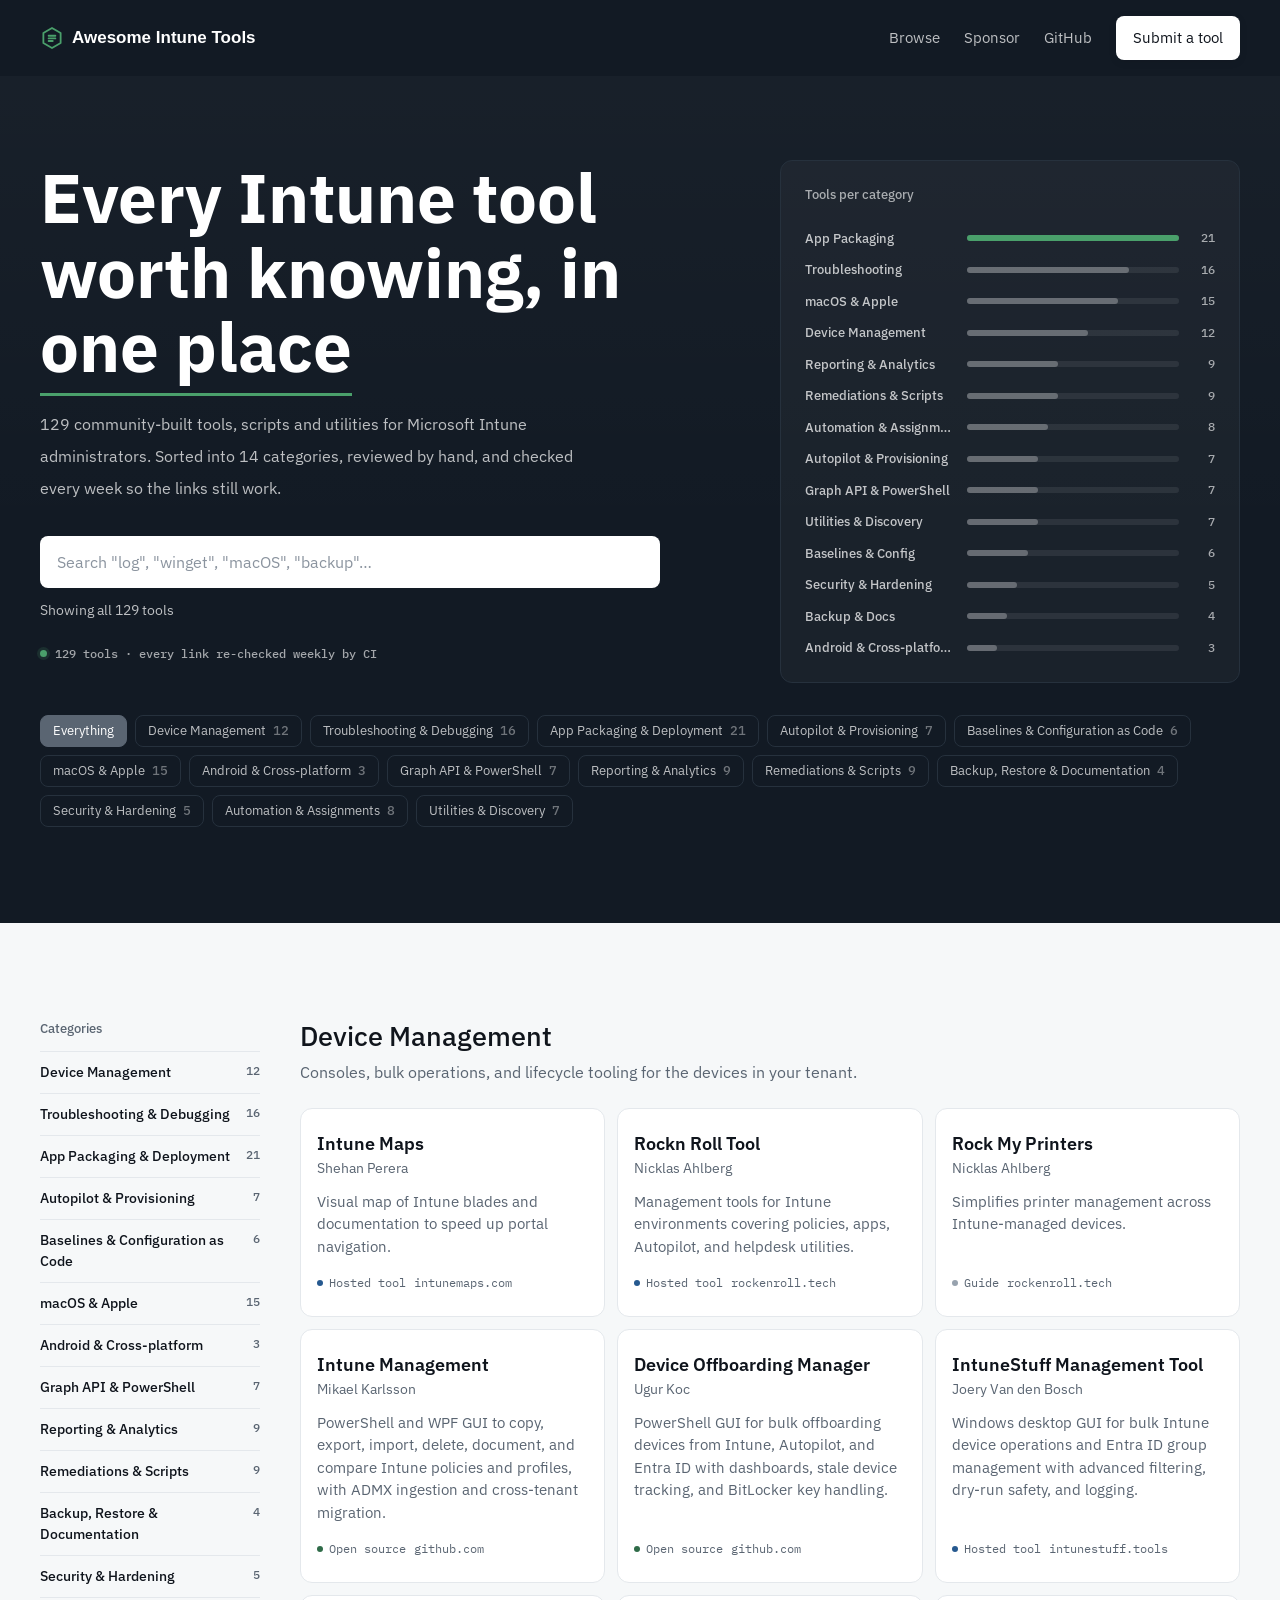
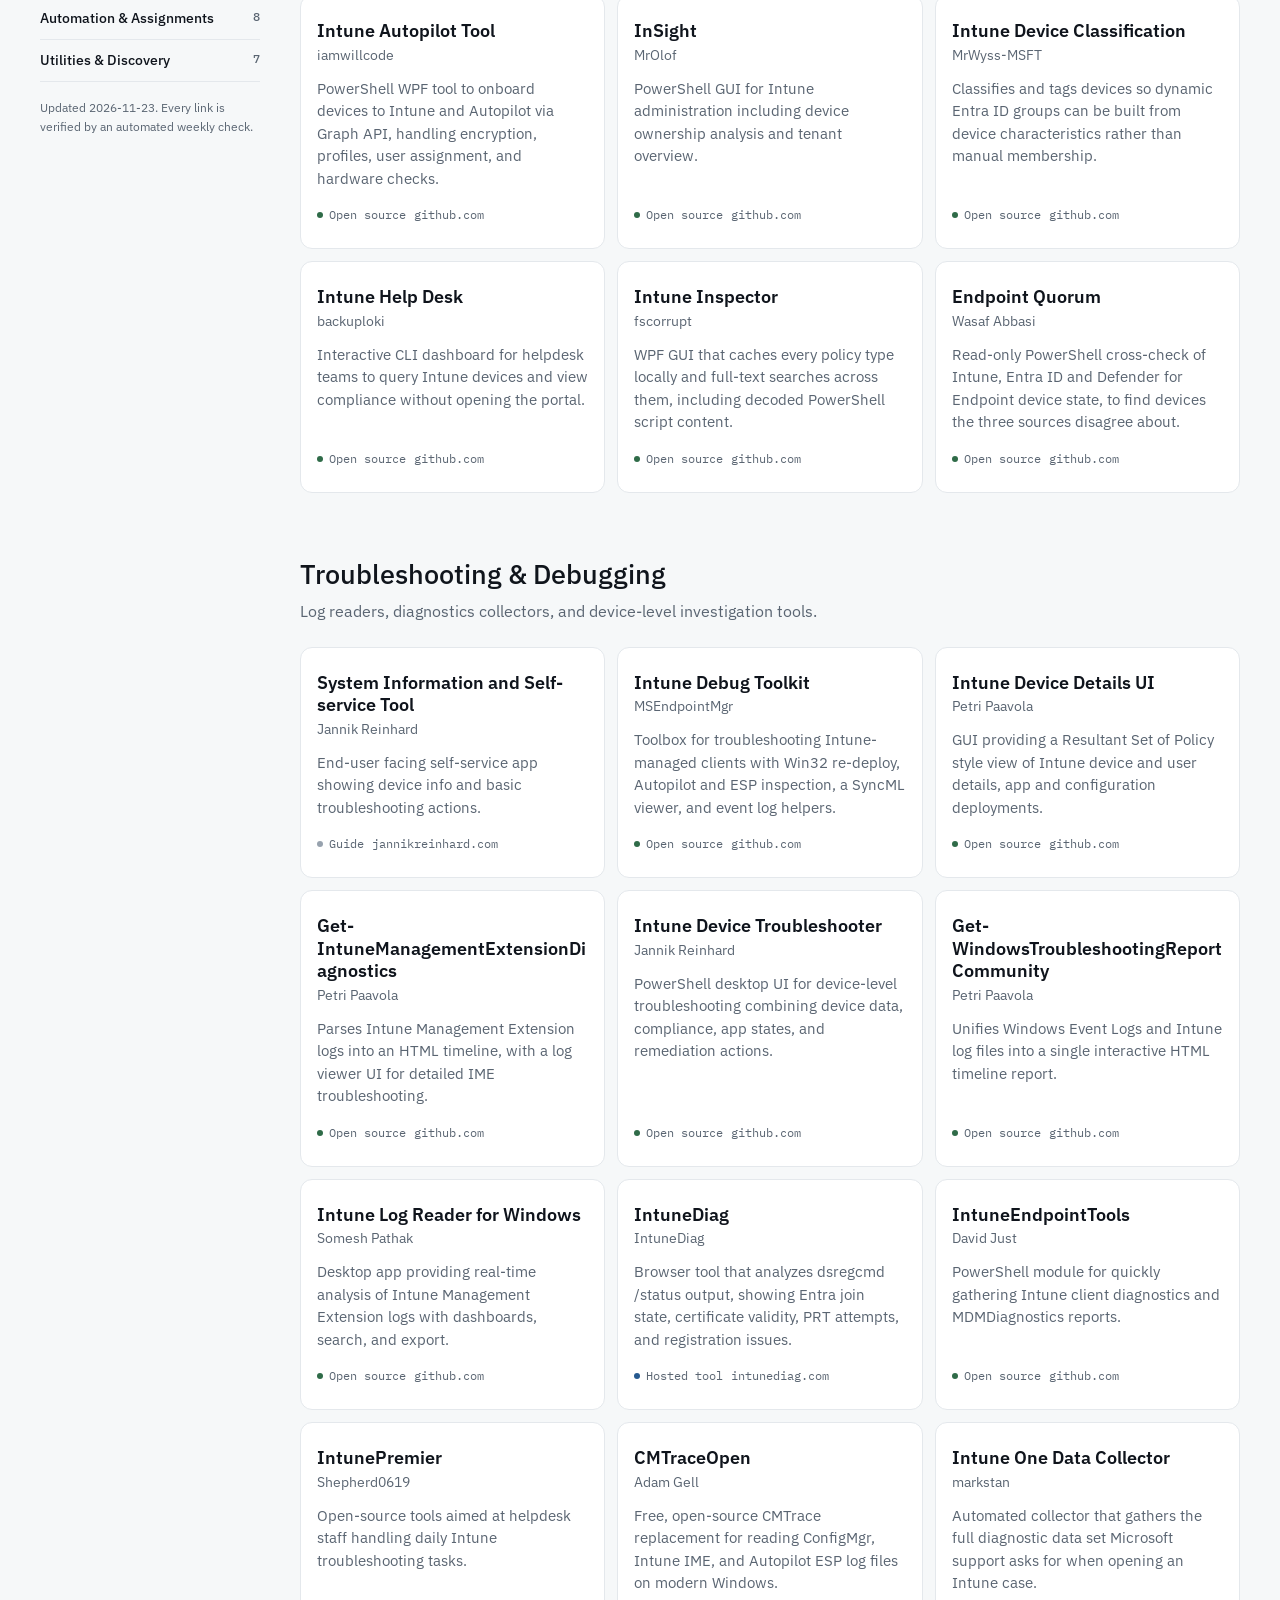
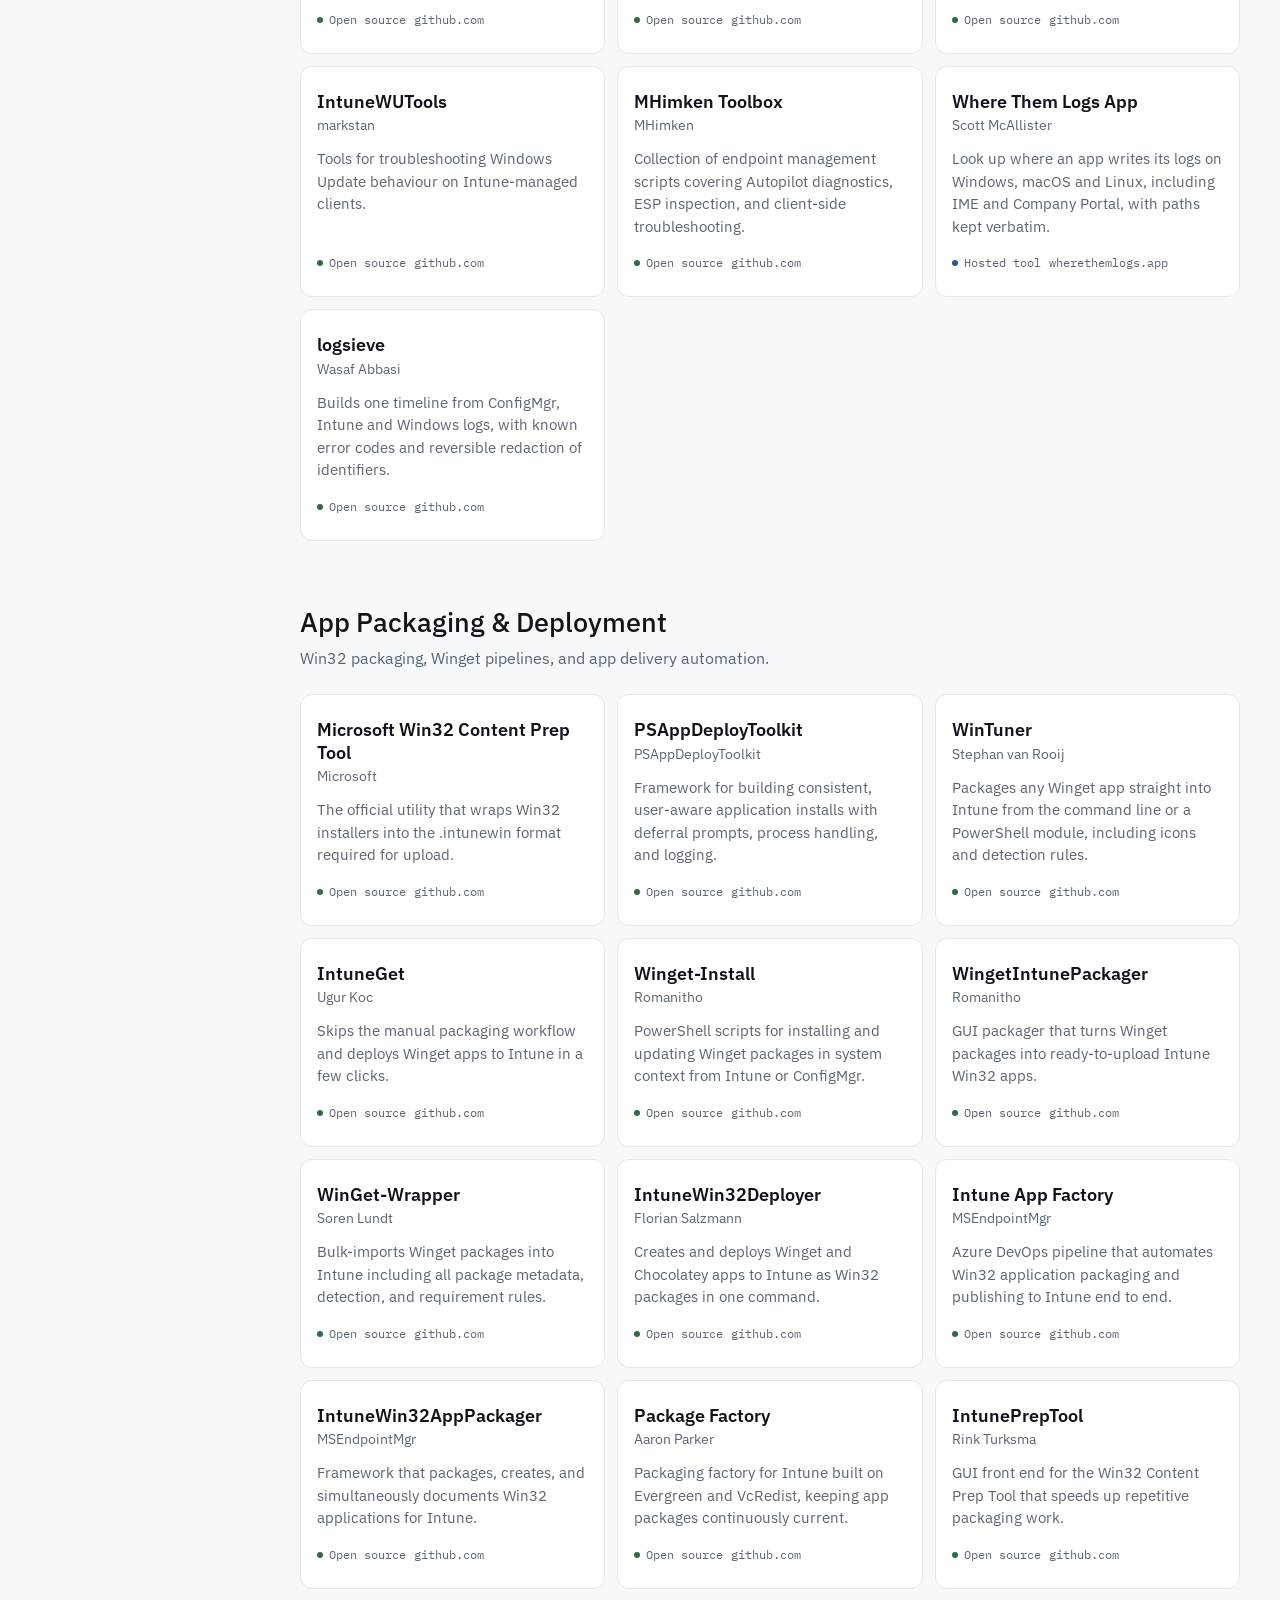
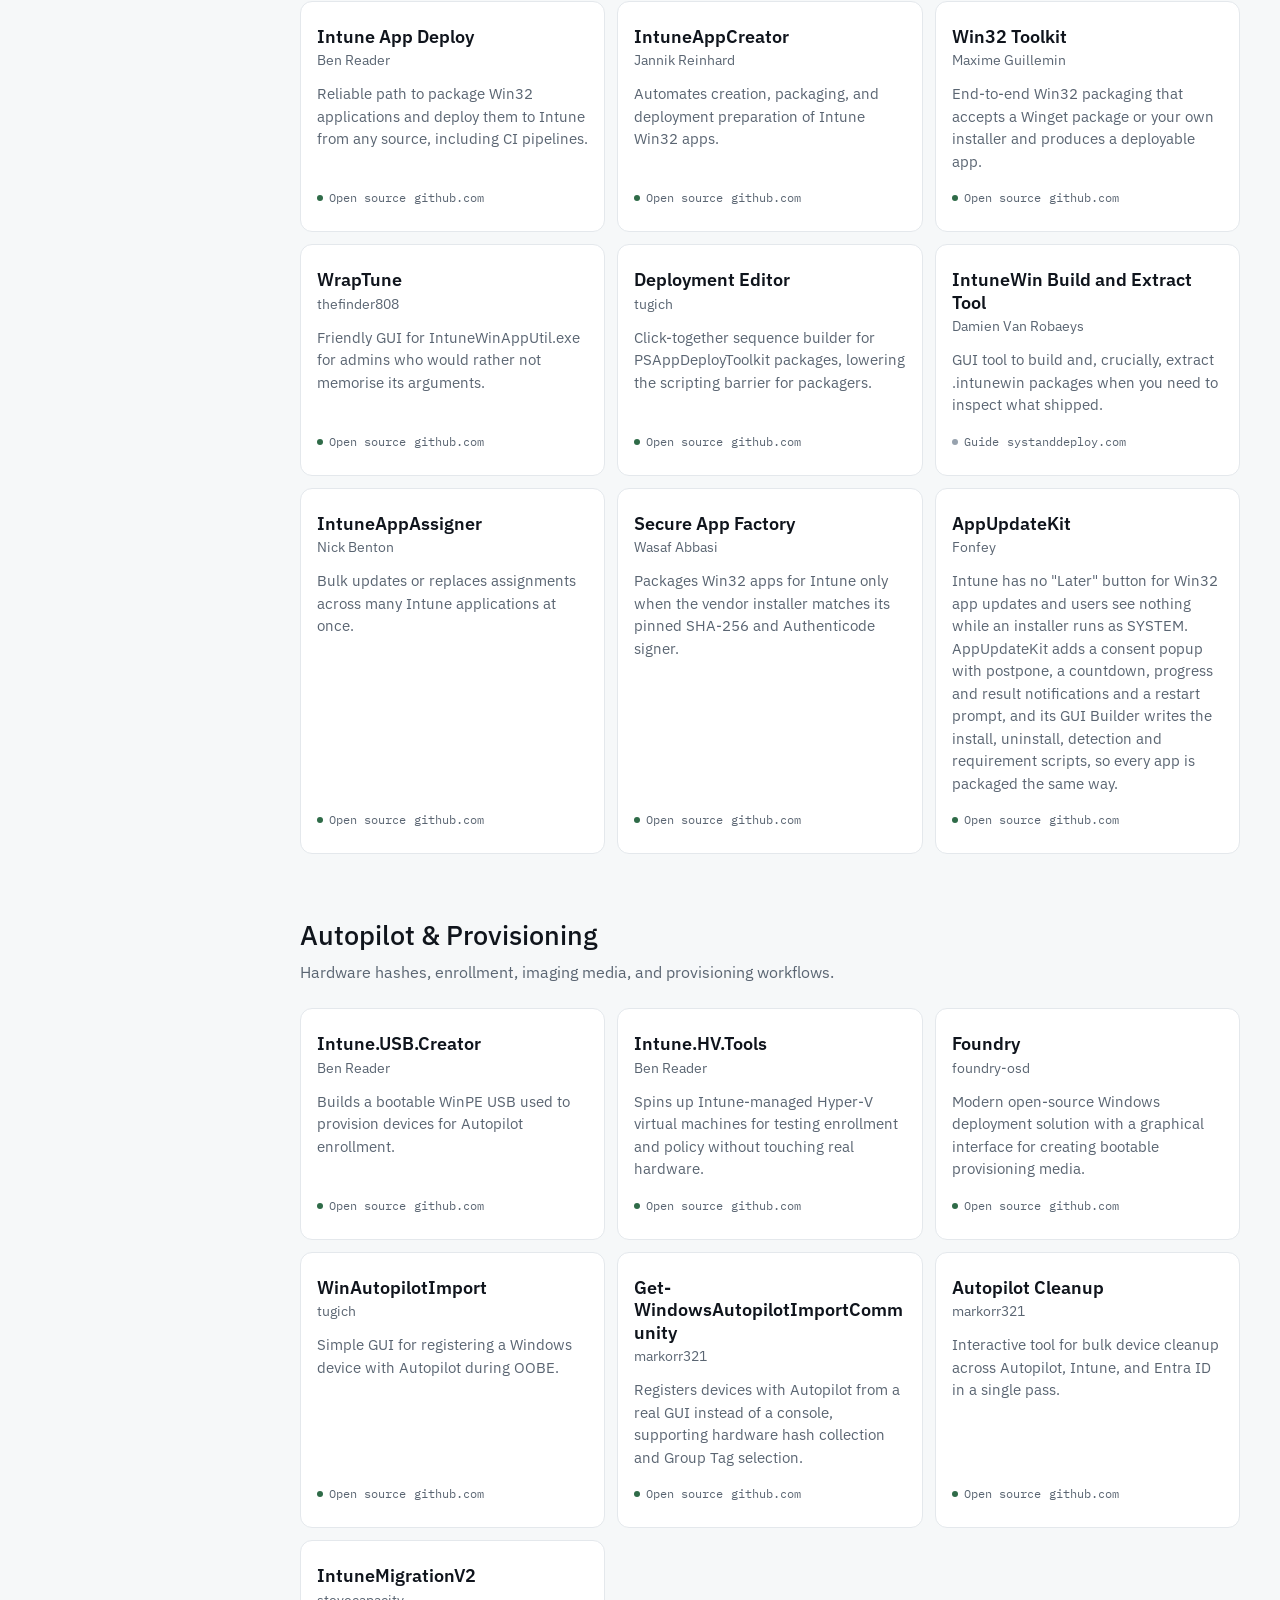
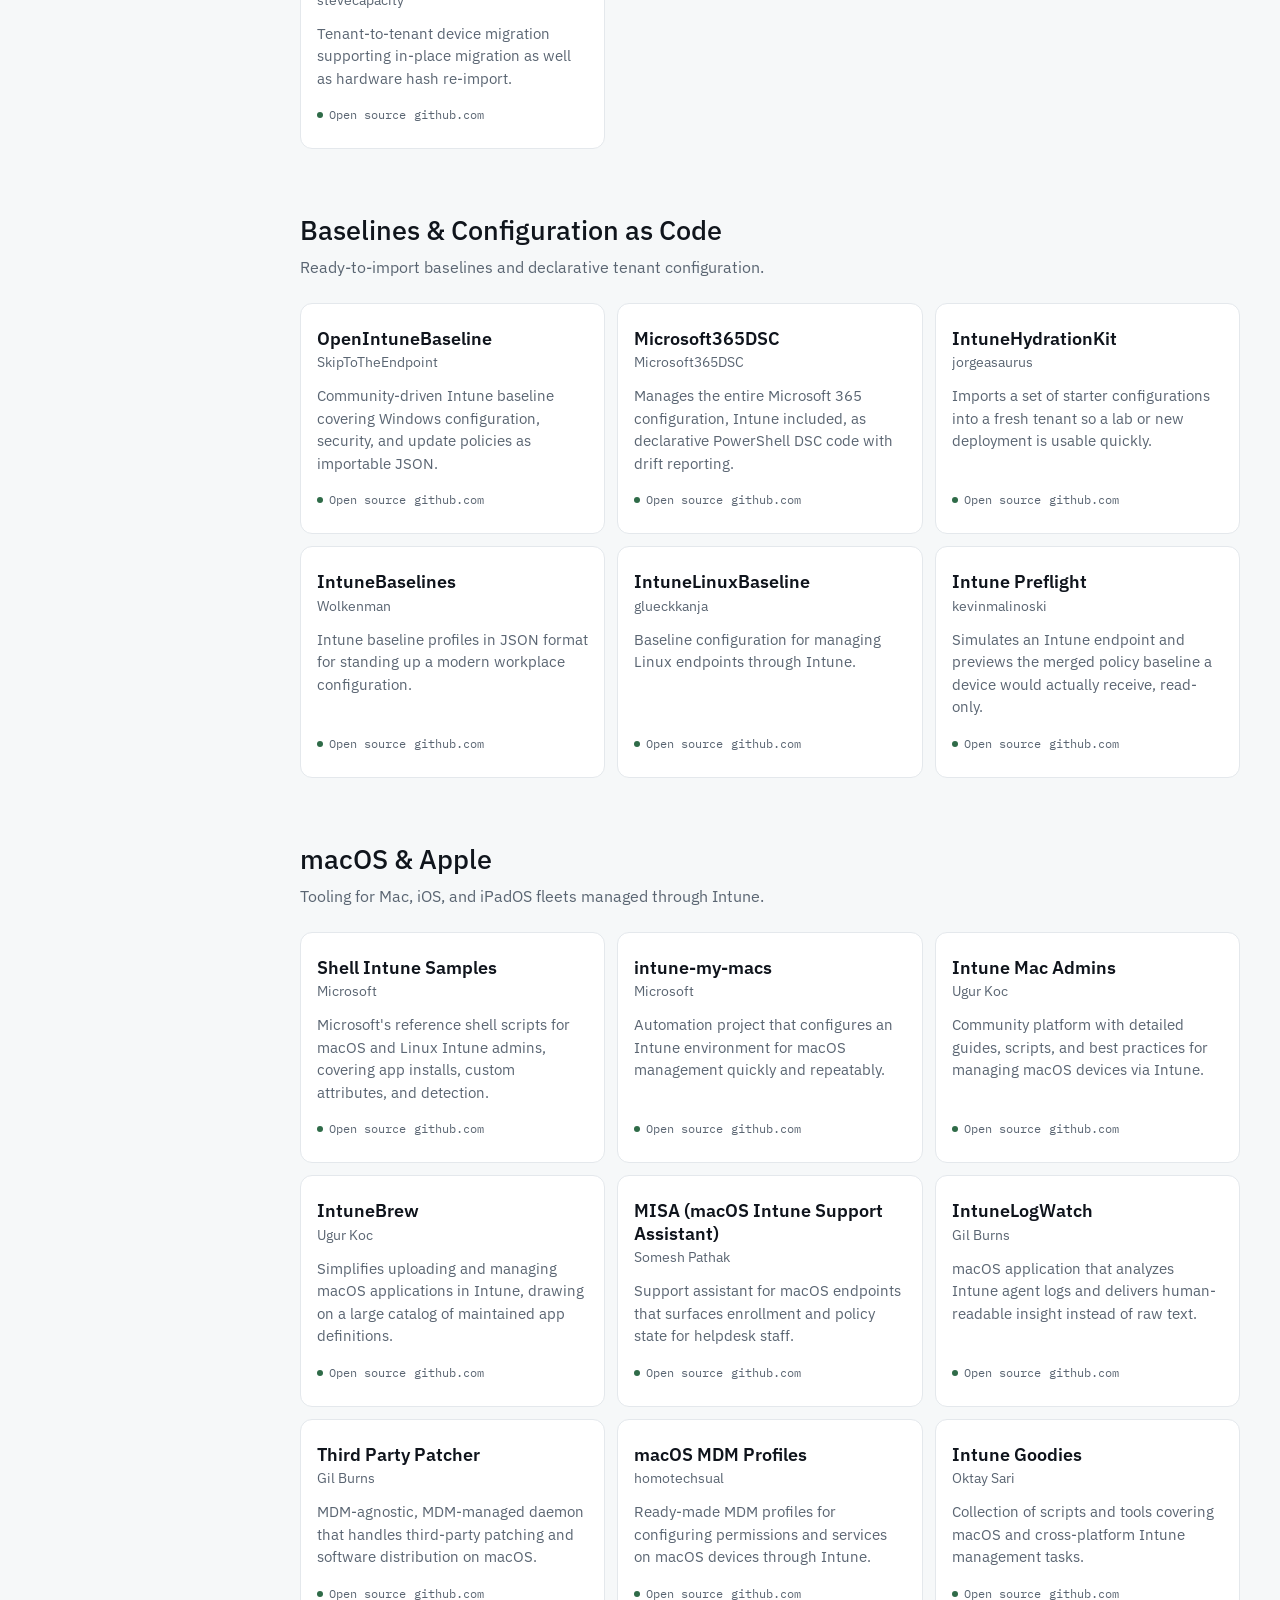
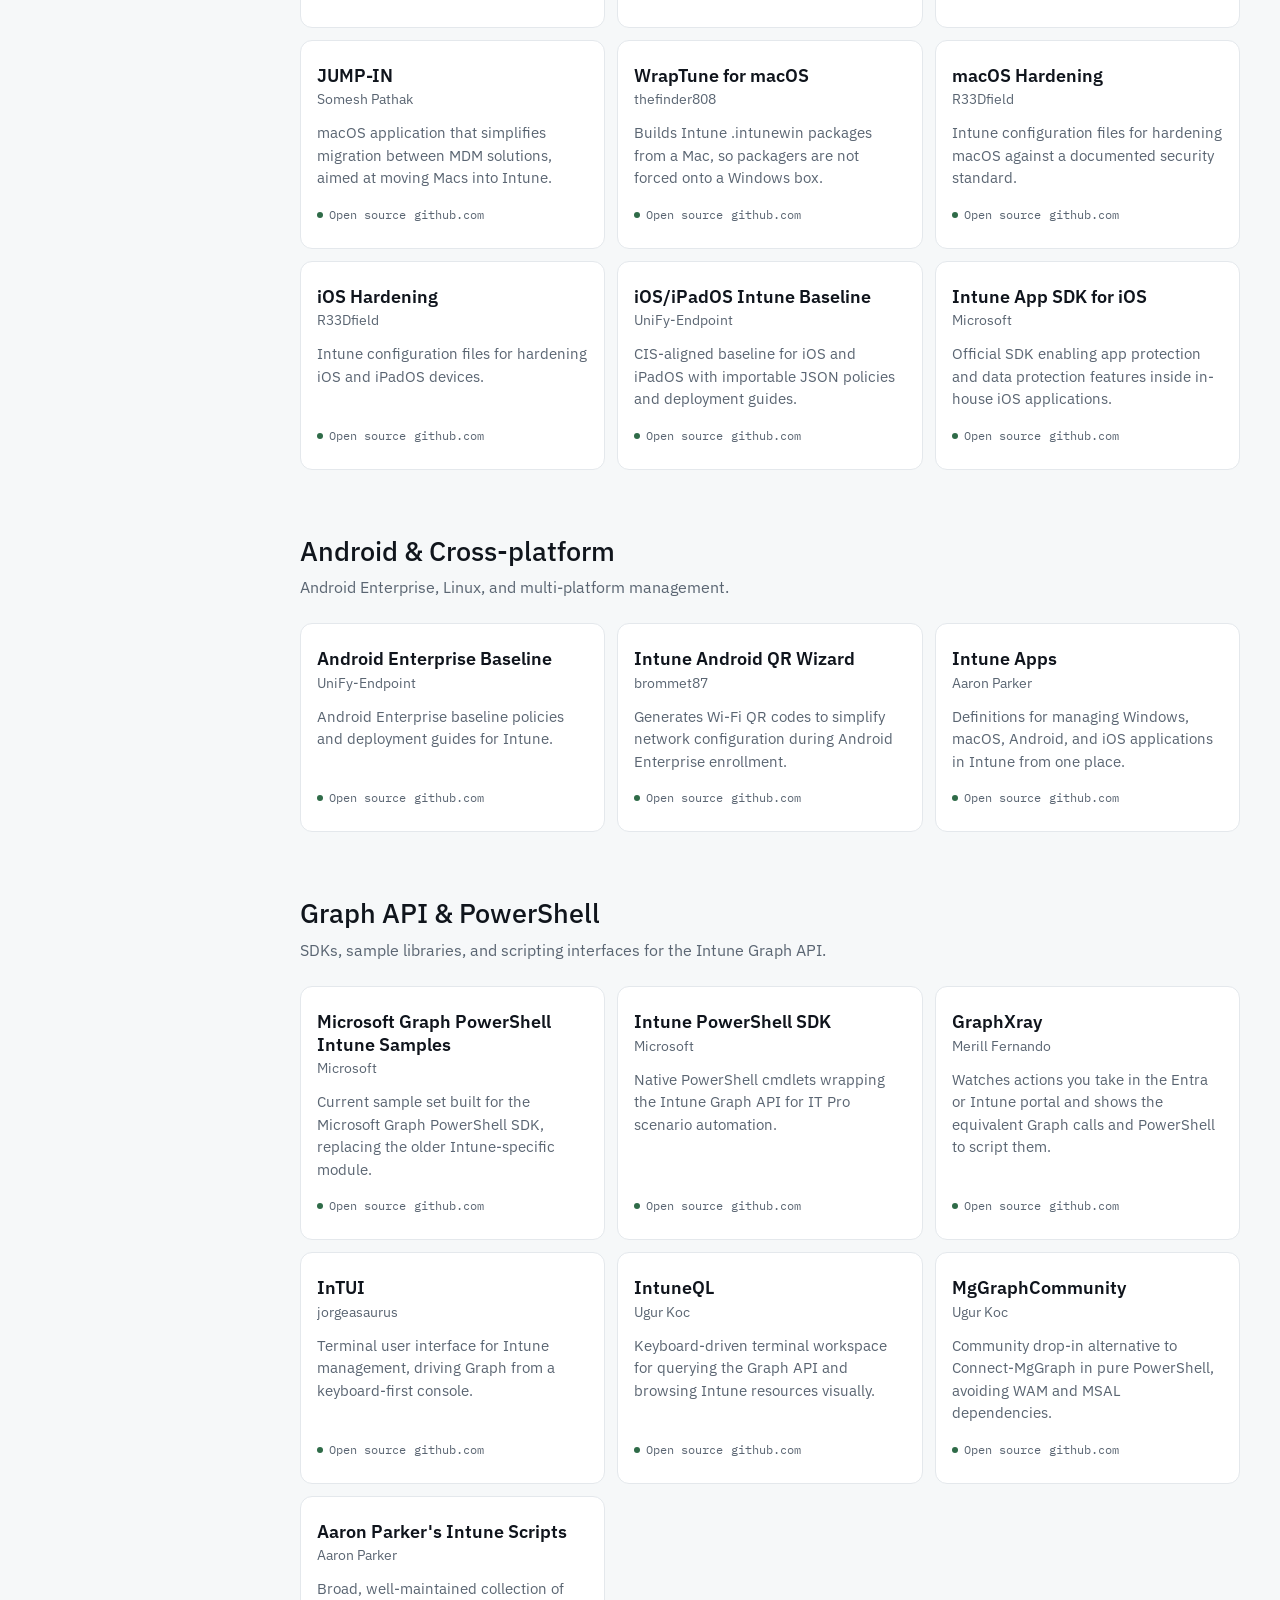
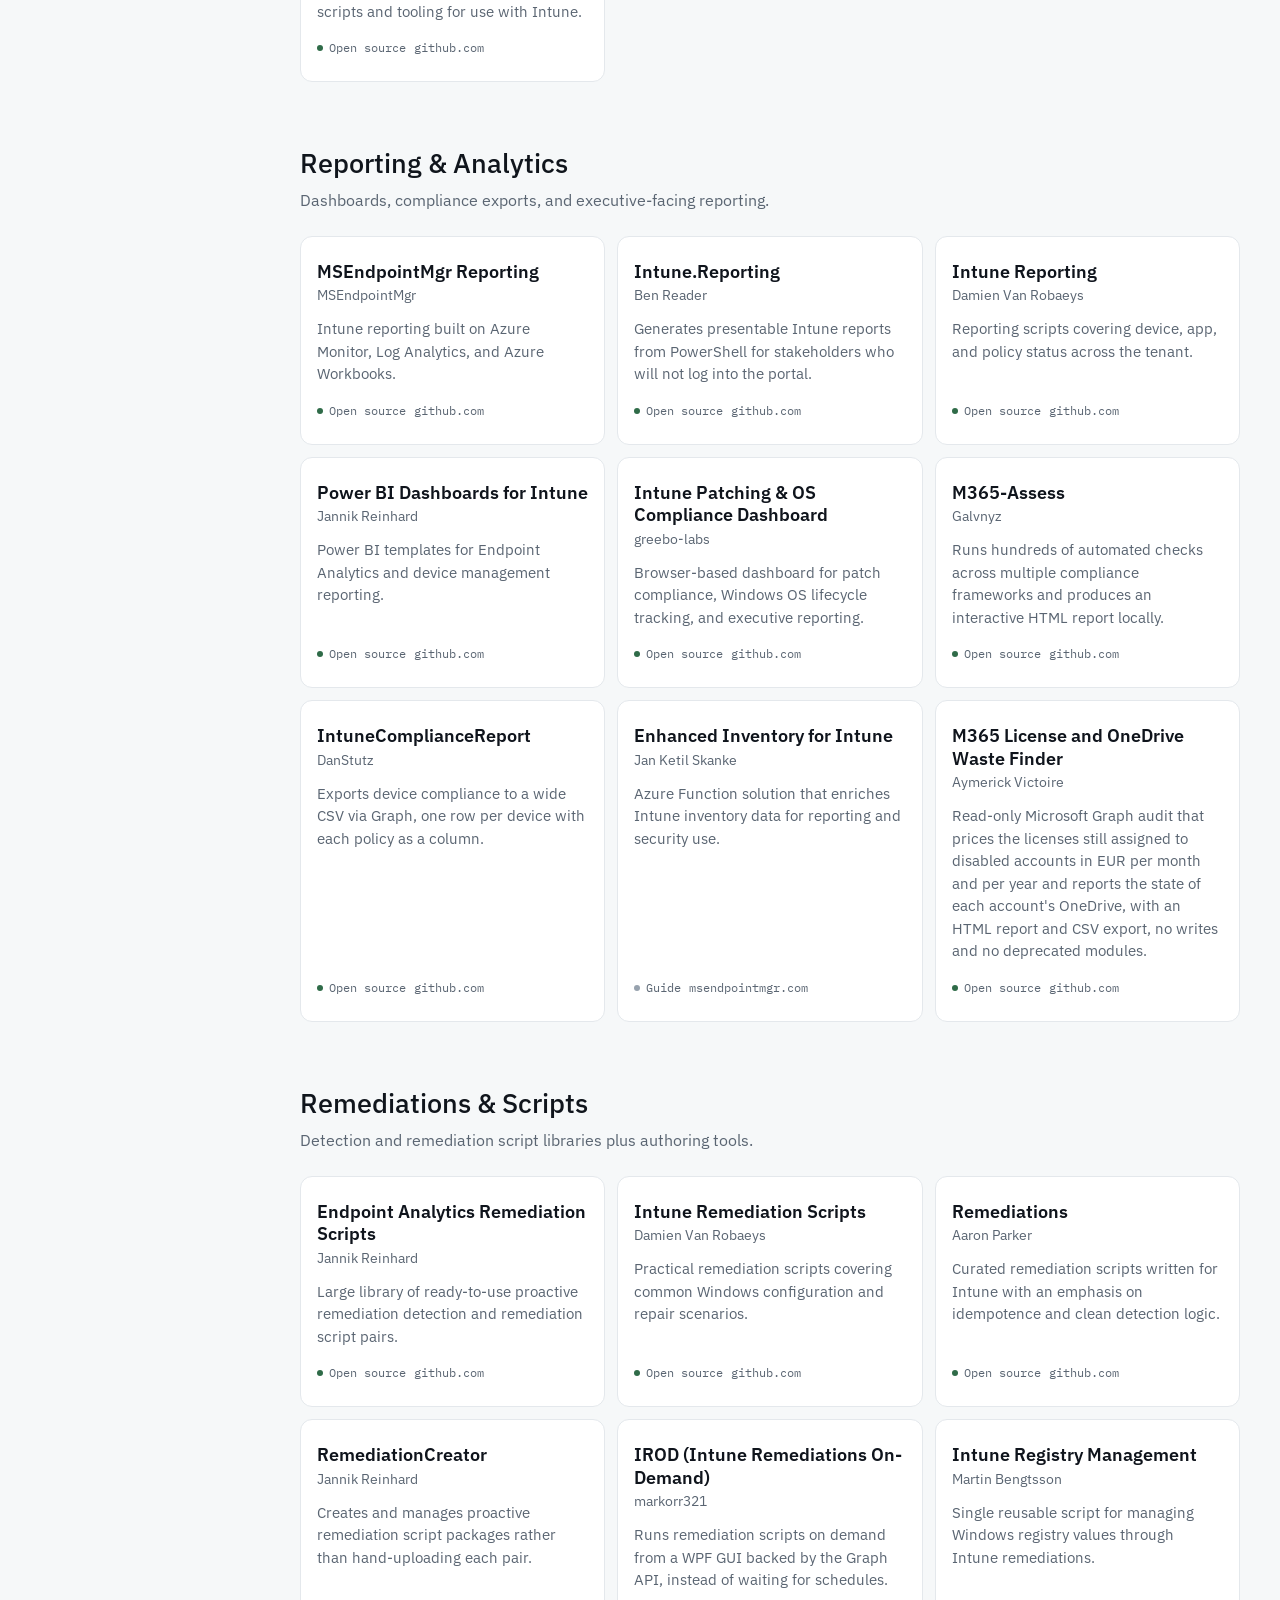
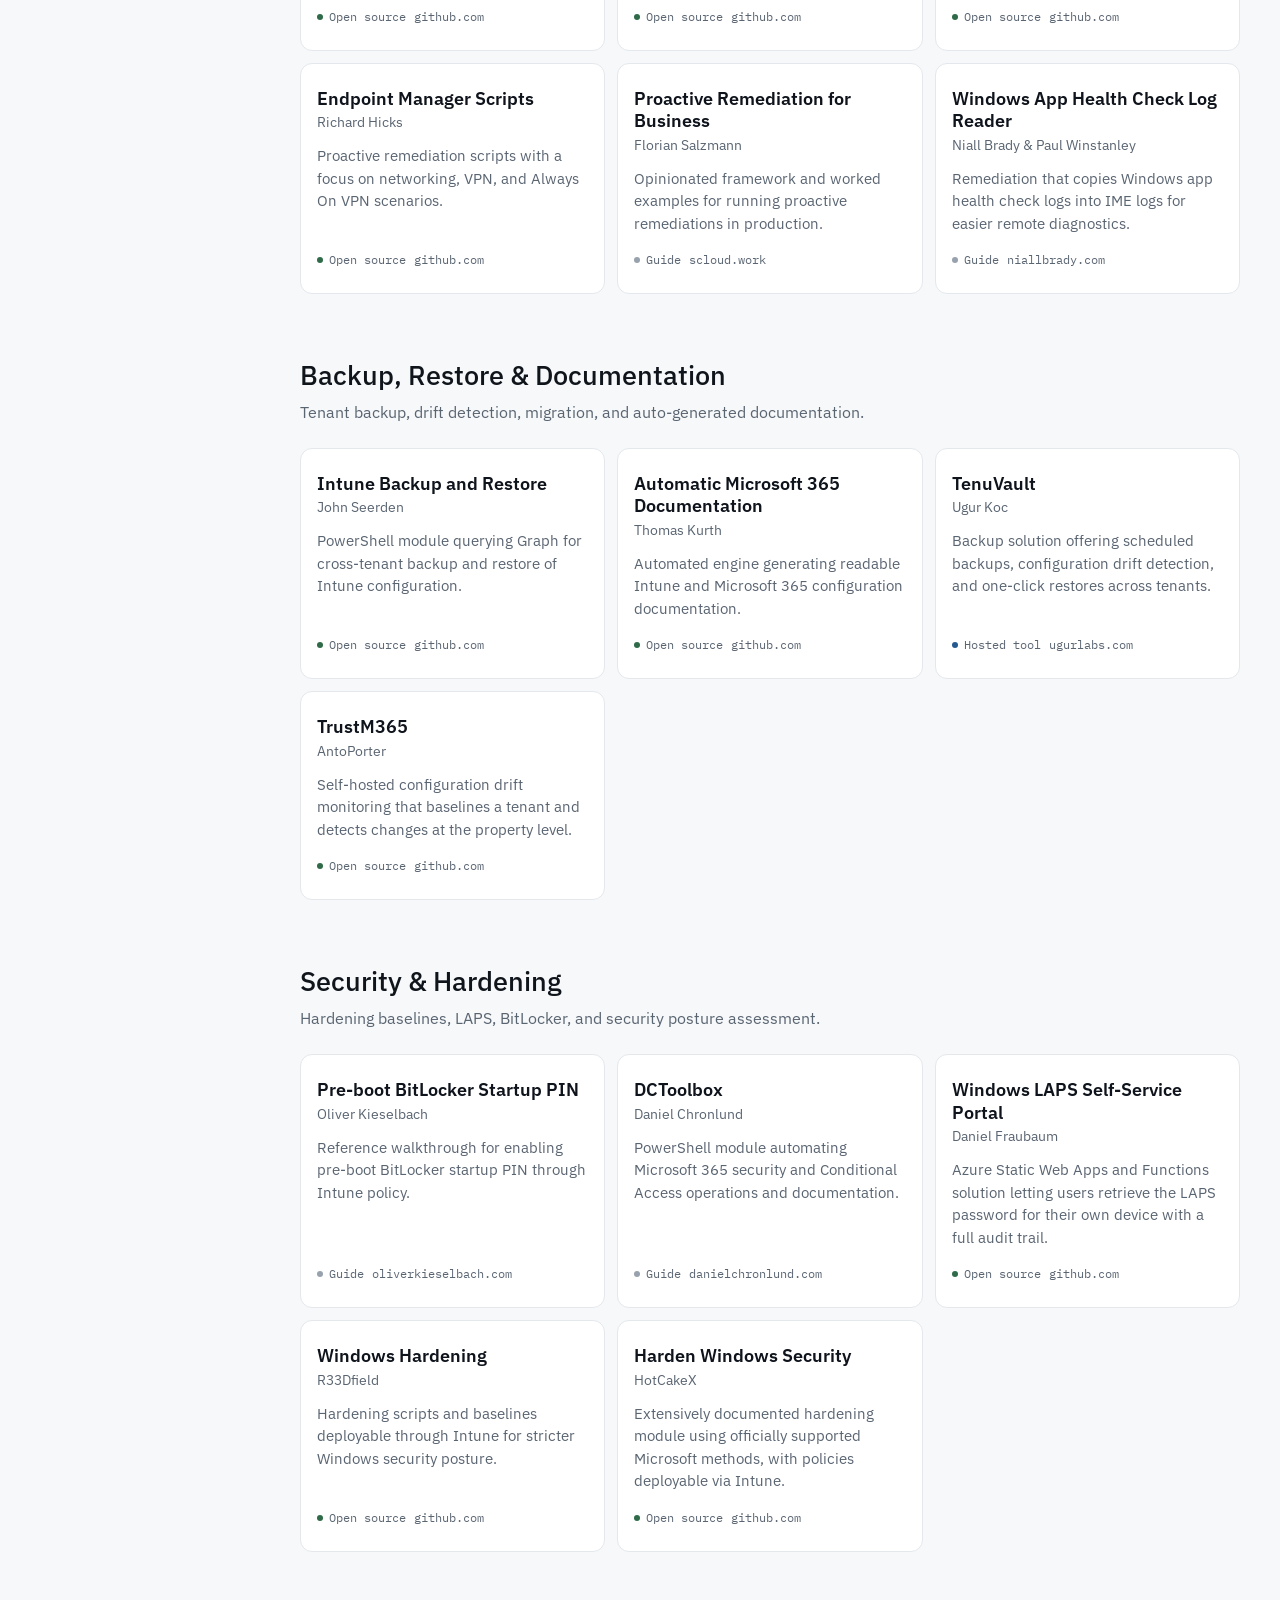
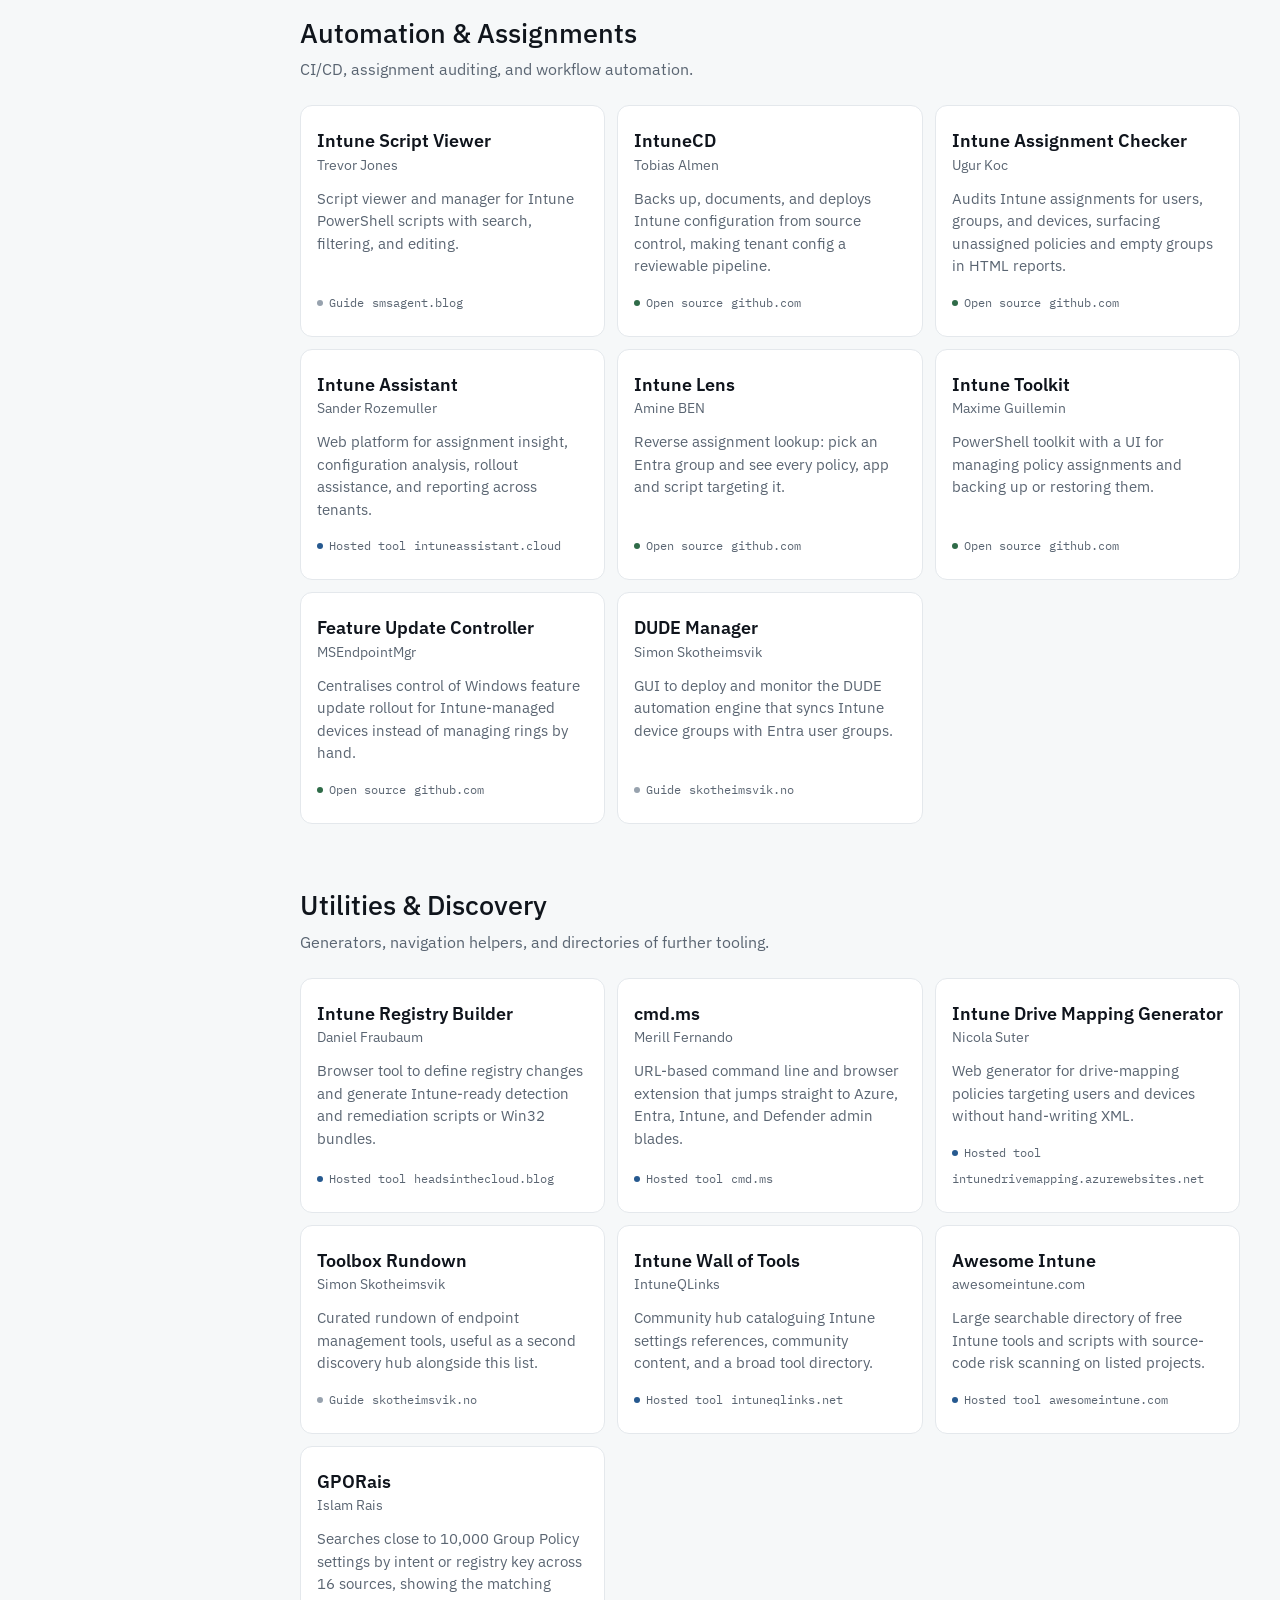
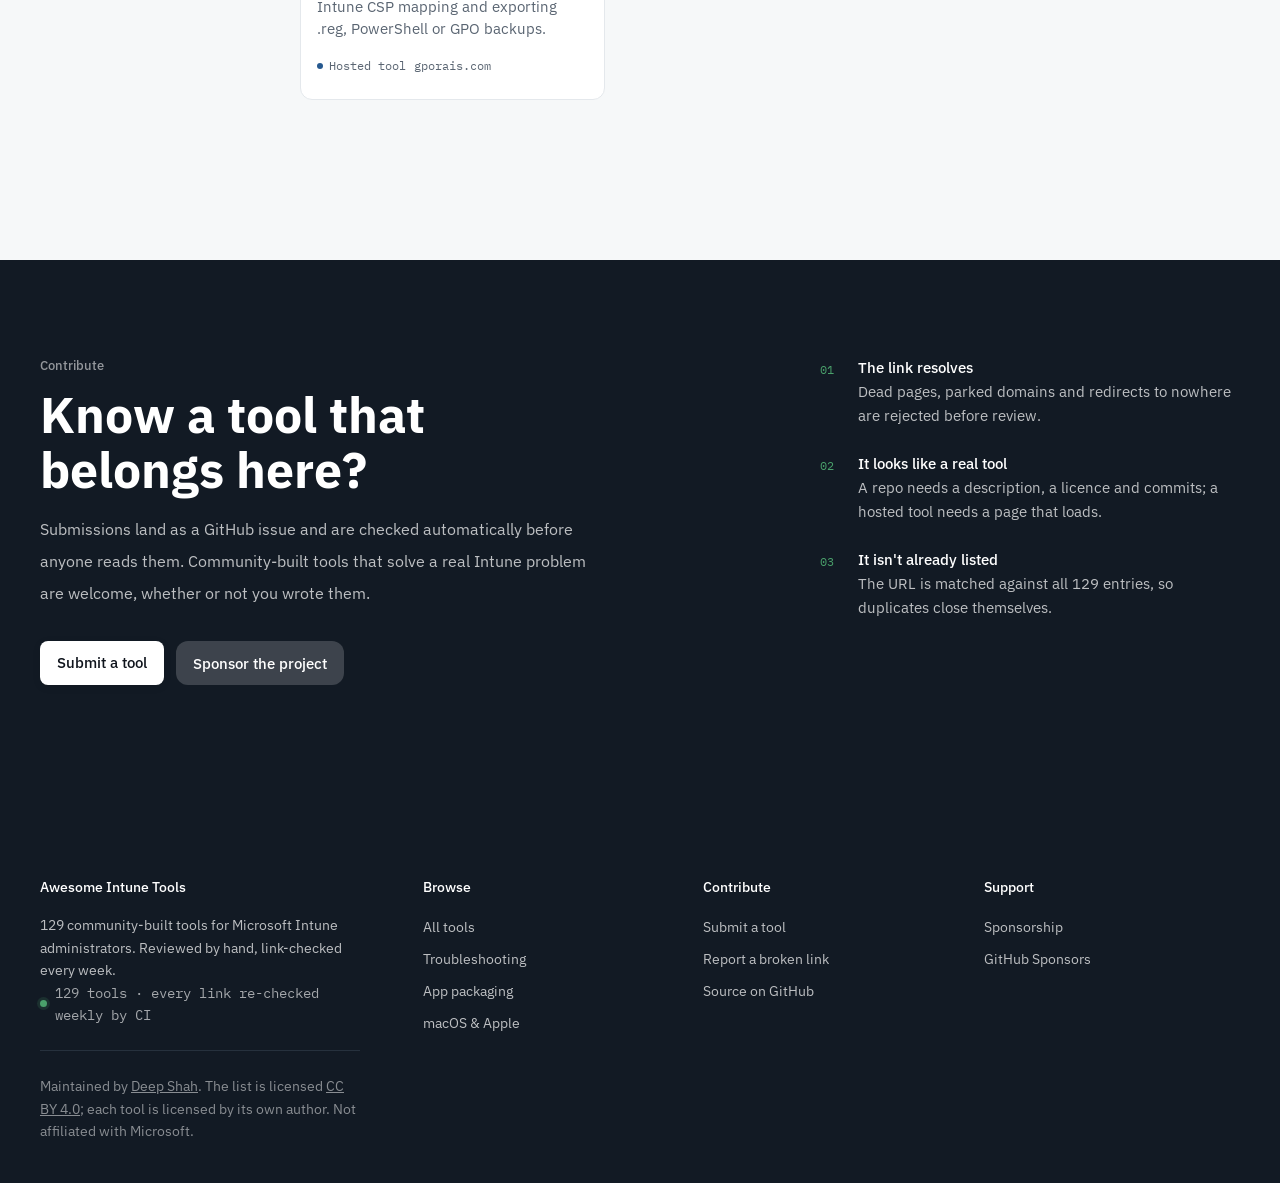
==== commit de66bc17: "Make the verification claim real, and fit the chart labels The status line said "every link re-check" ====
--- a/docs/index.html
+++ b/docs/index.html
@@ -56,13 +56,13 @@
       </div>
       <p class="tally" id="tally">Showing all 129 tools</p>
     </div>
-    <p class="verified">129 tools · every link re-checked weekly by CI · built 2026-11-23</p>
+    <p class="verified">129 tools · every link re-checked weekly by CI</p>
 
     </div>
 
     <div class="hero-visual">
-<figure class="dist"><figcaption>Tools per category</figcaption><ul><li><a class="dist-label" href="#packaging">App Packaging &amp; Deployment</a><span class="dist-bar" aria-hidden="true"><i style="width:100.0%"></i></span><span class="dist-n">21</span></li>
-<li><a class="dist-label" href="#troubleshooting">Troubleshooting &amp; Debugging</a><span class="dist-bar" aria-hidden="true"><i style="width:76.2%"></i></span><span class="dist-n">16</span></li>
+<figure class="dist"><figcaption>Tools per category</figcaption><ul><li><a class="dist-label" href="#packaging">App Packaging</a><span class="dist-bar" aria-hidden="true"><i style="width:100.0%"></i></span><span class="dist-n">21</span></li>
+<li><a class="dist-label" href="#troubleshooting">Troubleshooting</a><span class="dist-bar" aria-hidden="true"><i style="width:76.2%"></i></span><span class="dist-n">16</span></li>
 <li><a class="dist-label" href="#apple">macOS &amp; Apple</a><span class="dist-bar" aria-hidden="true"><i style="width:71.4%"></i></span><span class="dist-n">15</span></li>
 <li><a class="dist-label" href="#device-management">Device Management</a><span class="dist-bar" aria-hidden="true"><i style="width:57.1%"></i></span><span class="dist-n">12</span></li>
 <li><a class="dist-label" href="#reporting">Reporting &amp; Analytics</a><span class="dist-bar" aria-hidden="true"><i style="width:42.9%"></i></span><span class="dist-n">9</span></li>
@@ -71,9 +71,9 @@
 <li><a class="dist-label" href="#autopilot">Autopilot &amp; Provisioning</a><span class="dist-bar" aria-hidden="true"><i style="width:33.3%"></i></span><span class="dist-n">7</span></li>
 <li><a class="dist-label" href="#graph">Graph API &amp; PowerShell</a><span class="dist-bar" aria-hidden="true"><i style="width:33.3%"></i></span><span class="dist-n">7</span></li>
 <li><a class="dist-label" href="#misc">Utilities &amp; Discovery</a><span class="dist-bar" aria-hidden="true"><i style="width:33.3%"></i></span><span class="dist-n">7</span></li>
-<li><a class="dist-label" href="#baselines">Baselines &amp; Configuration as Code</a><span class="dist-bar" aria-hidden="true"><i style="width:28.6%"></i></span><span class="dist-n">6</span></li>
+<li><a class="dist-label" href="#baselines">Baselines &amp; Config</a><span class="dist-bar" aria-hidden="true"><i style="width:28.6%"></i></span><span class="dist-n">6</span></li>
 <li><a class="dist-label" href="#security">Security &amp; Hardening</a><span class="dist-bar" aria-hidden="true"><i style="width:23.8%"></i></span><span class="dist-n">5</span></li>
-<li><a class="dist-label" href="#backup">Backup, Restore &amp; Documentation</a><span class="dist-bar" aria-hidden="true"><i style="width:19.0%"></i></span><span class="dist-n">4</span></li>
+<li><a class="dist-label" href="#backup">Backup &amp; Docs</a><span class="dist-bar" aria-hidden="true"><i style="width:19.0%"></i></span><span class="dist-n">4</span></li>
 <li><a class="dist-label" href="#android">Android &amp; Cross-platform</a><span class="dist-bar" aria-hidden="true"><i style="width:14.3%"></i></span><span class="dist-n">3</span></li></ul></figure>
     </div>
   </div>
@@ -1037,7 +1037,7 @@
       <div>
         <h3>Awesome Intune Tools</h3>
         <p>129 community-built tools for Microsoft Intune administrators. Reviewed by hand, link-checked every week.</p>
-        <p class="verified">129 tools · every link re-checked weekly by CI · built 2026-11-23</p>
+        <p class="verified">129 tools · every link re-checked weekly by CI</p>
       </div>
       <div>
         <h3>Browse</h3>
--- a/docs/style.css
+++ b/docs/style.css
@@ -337,8 +337,8 @@
 /* ---------------- hero stack ---------------- */
 .hero-grid {
   display: grid;
-  grid-template-columns: minmax(0, 1fr) minmax(0, 400px);
-  gap: 56px;
+  grid-template-columns: minmax(0, 1fr) minmax(0, 460px);
+  gap: 48px;
   align-items: start;
 }
 .hero-copy { min-width: 0; }
@@ -358,7 +358,7 @@
 }
 .dist ul { list-style: none; margin: 0; padding: 0; display: grid; gap: 12px; }
 .dist li {
-  display: grid; grid-template-columns: 116px minmax(0, 1fr) 24px;
+  display: grid; grid-template-columns: 150px minmax(0, 1fr) 24px;
   align-items: center; gap: var(--md);
 }
 .dist-label {
@@ -411,7 +411,7 @@
   .band-grid { grid-template-columns: minmax(0, 1fr); gap: 40px; }
 }
 @media (max-width: 767px) {
-  .dist li { grid-template-columns: 96px minmax(0, 1fr) 24px; }
+  .dist li { grid-template-columns: 112px minmax(0, 1fr) 24px; }
 }
 
 /* one swipeable row beats fourteen stacked chips on a phone */
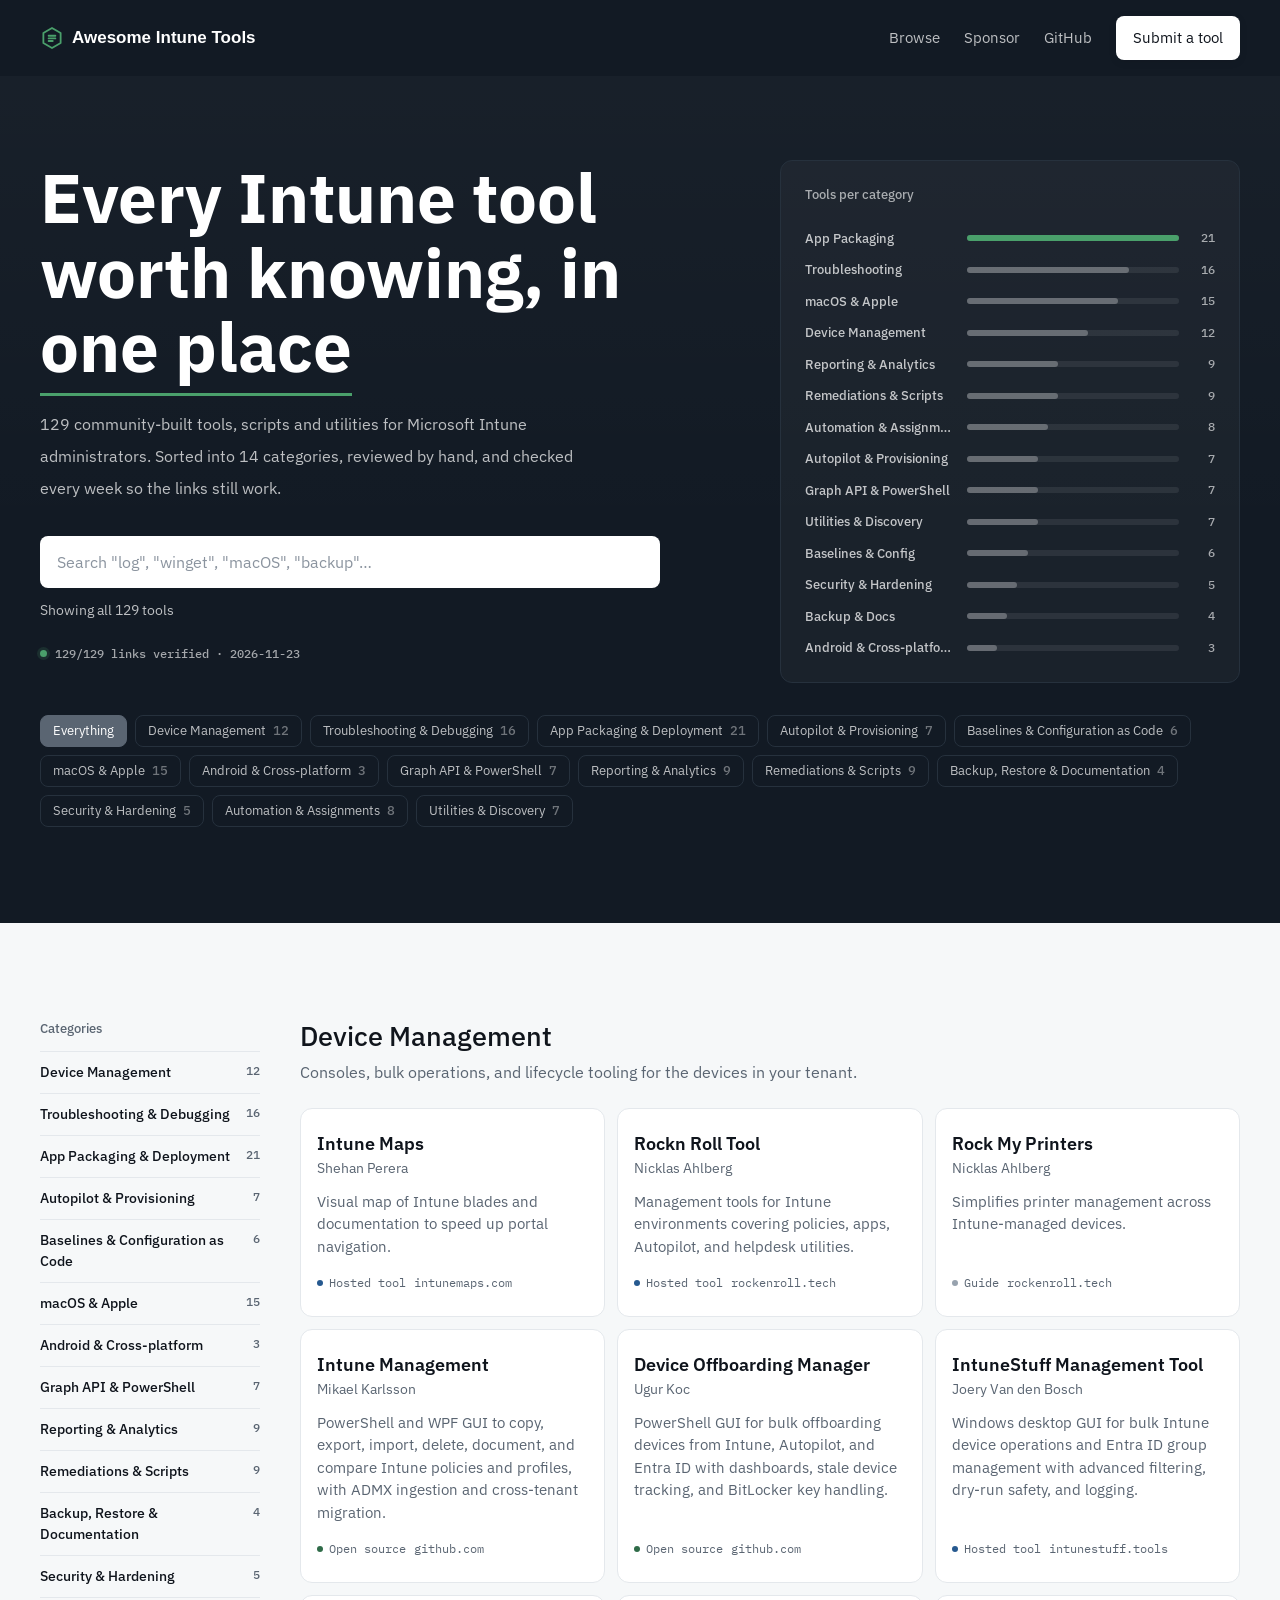
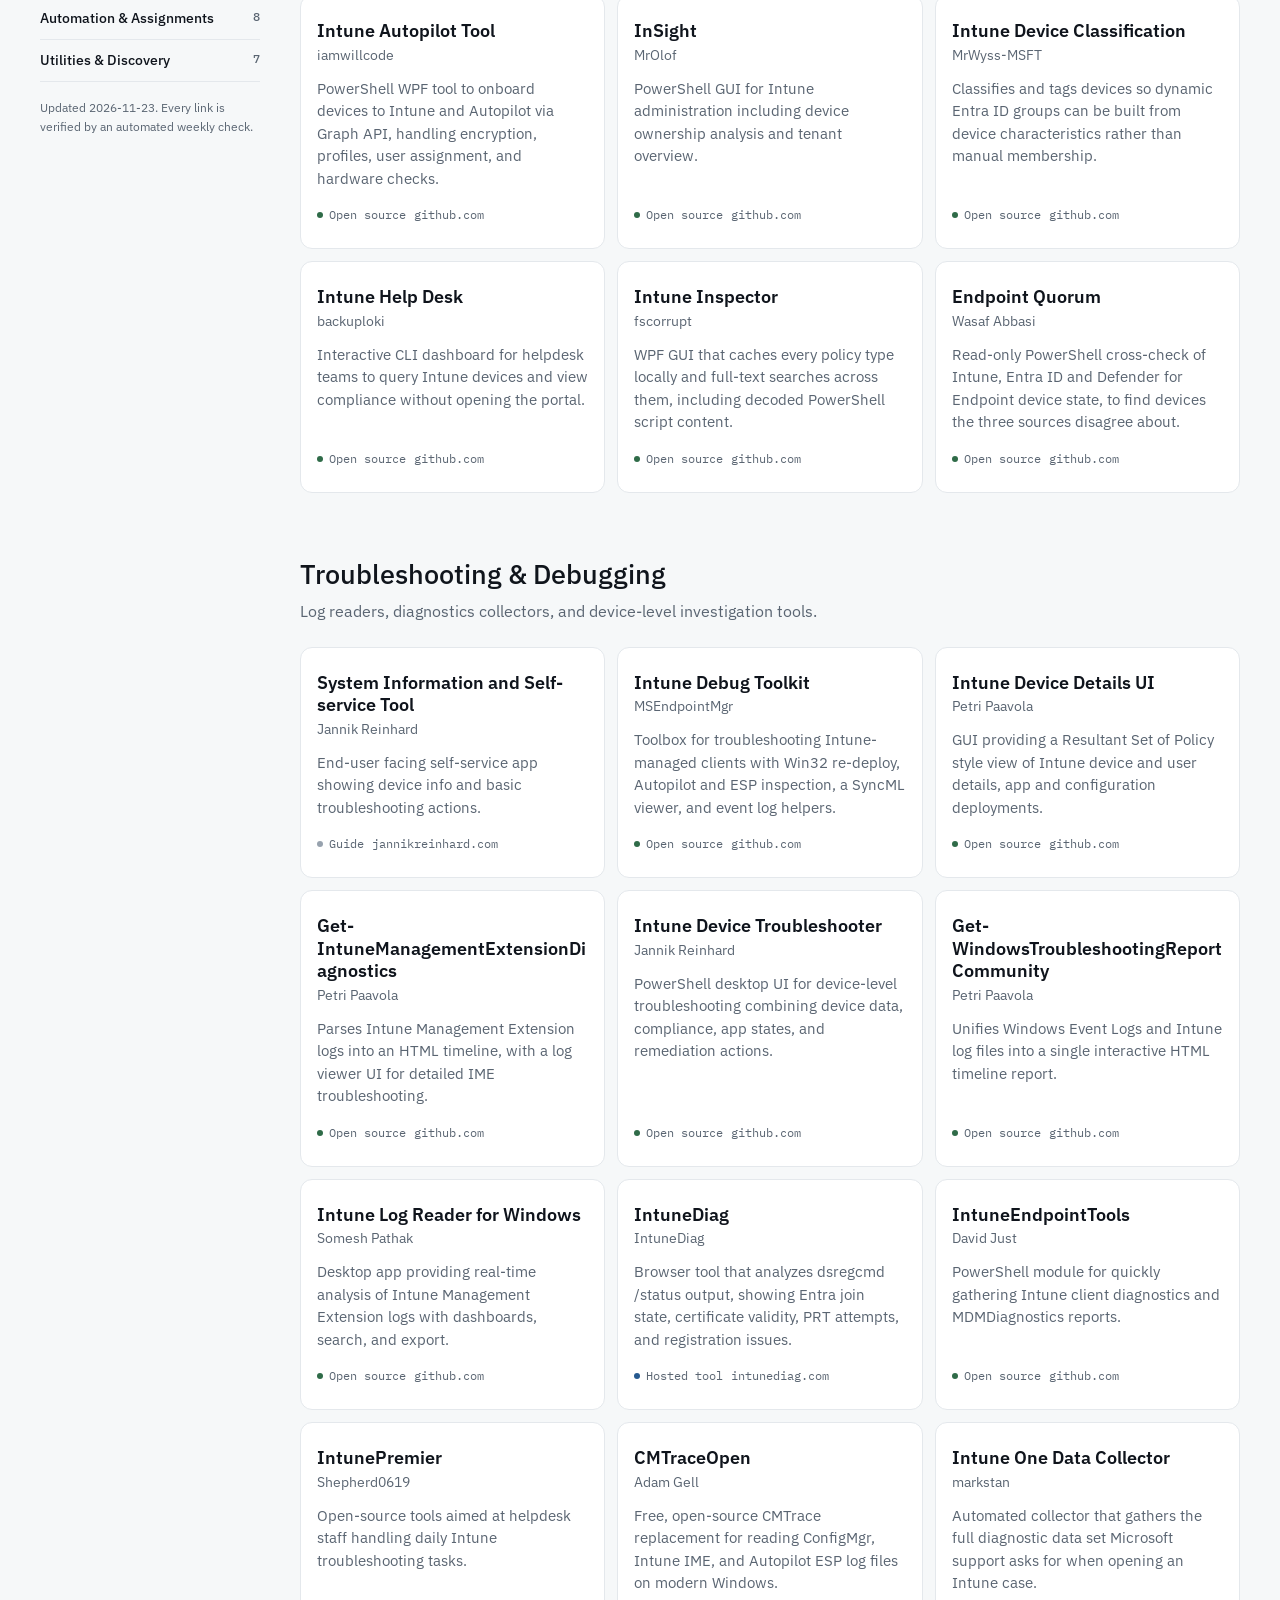
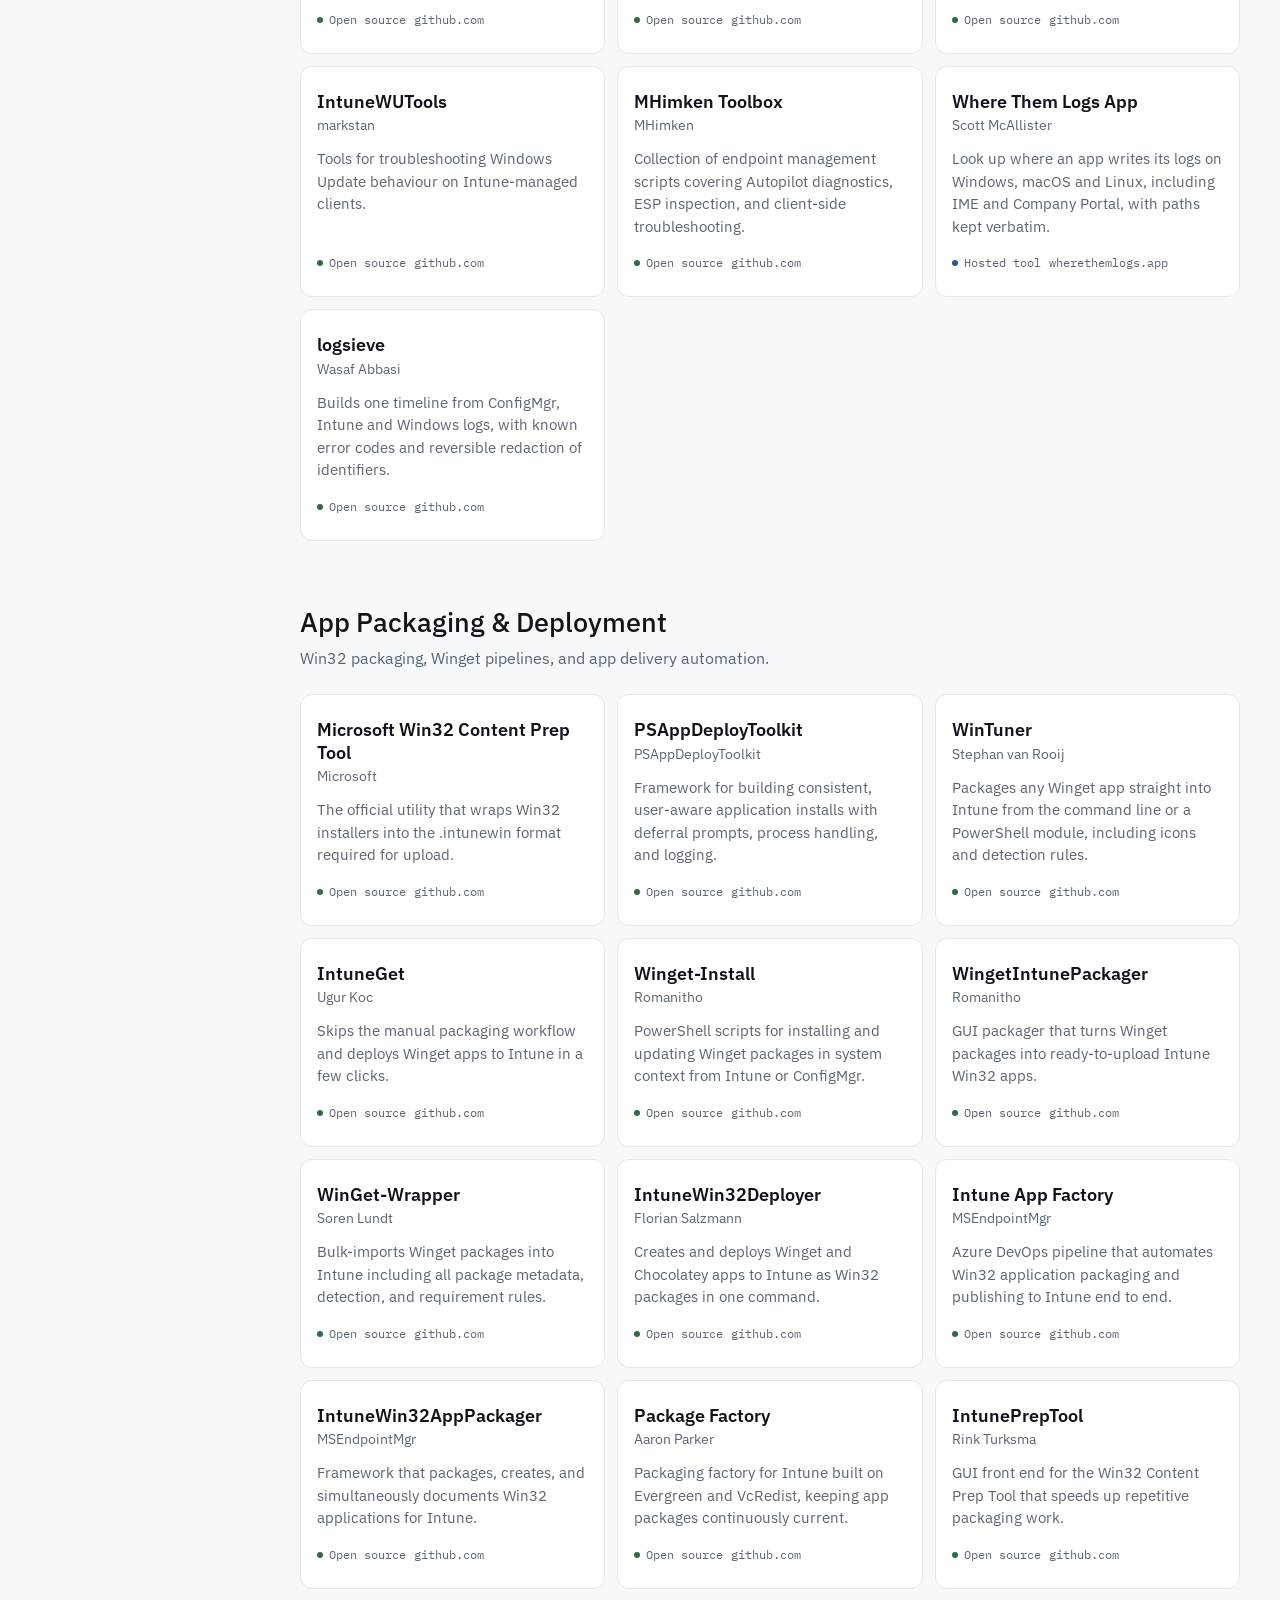
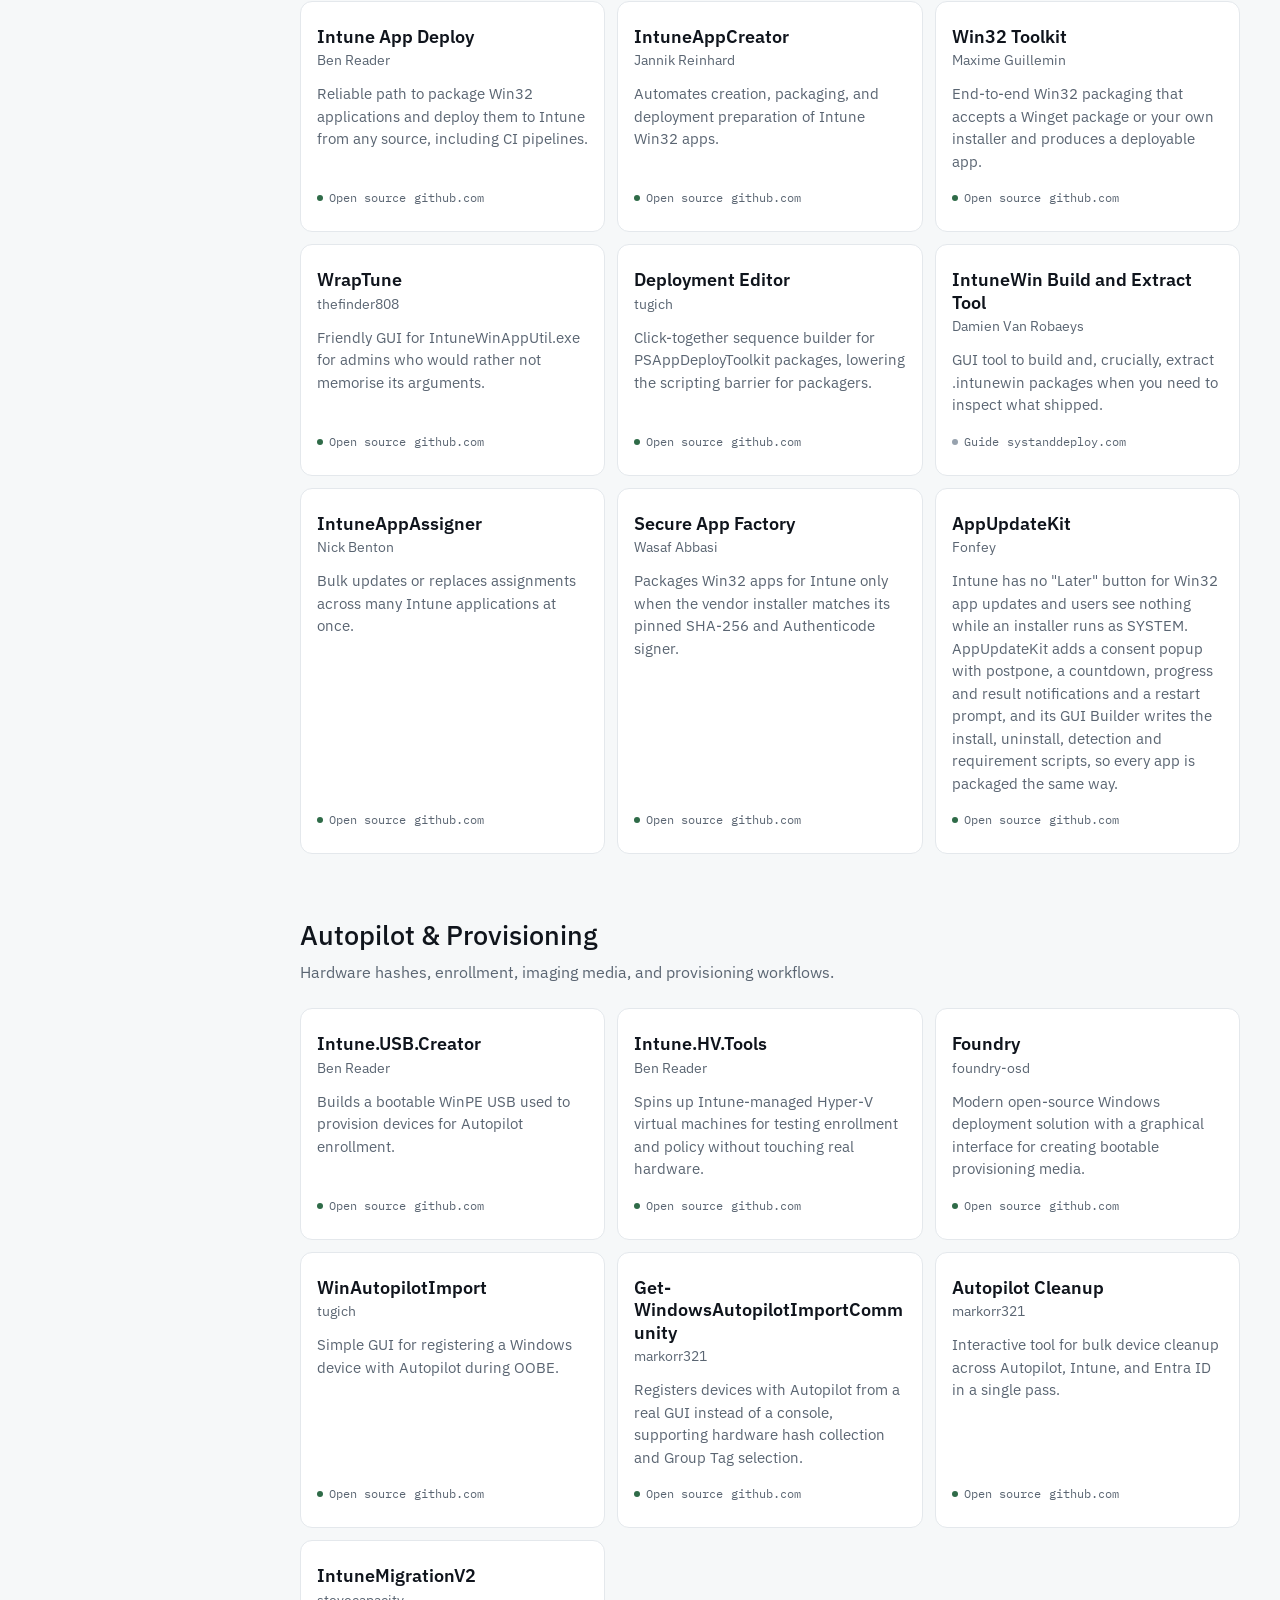
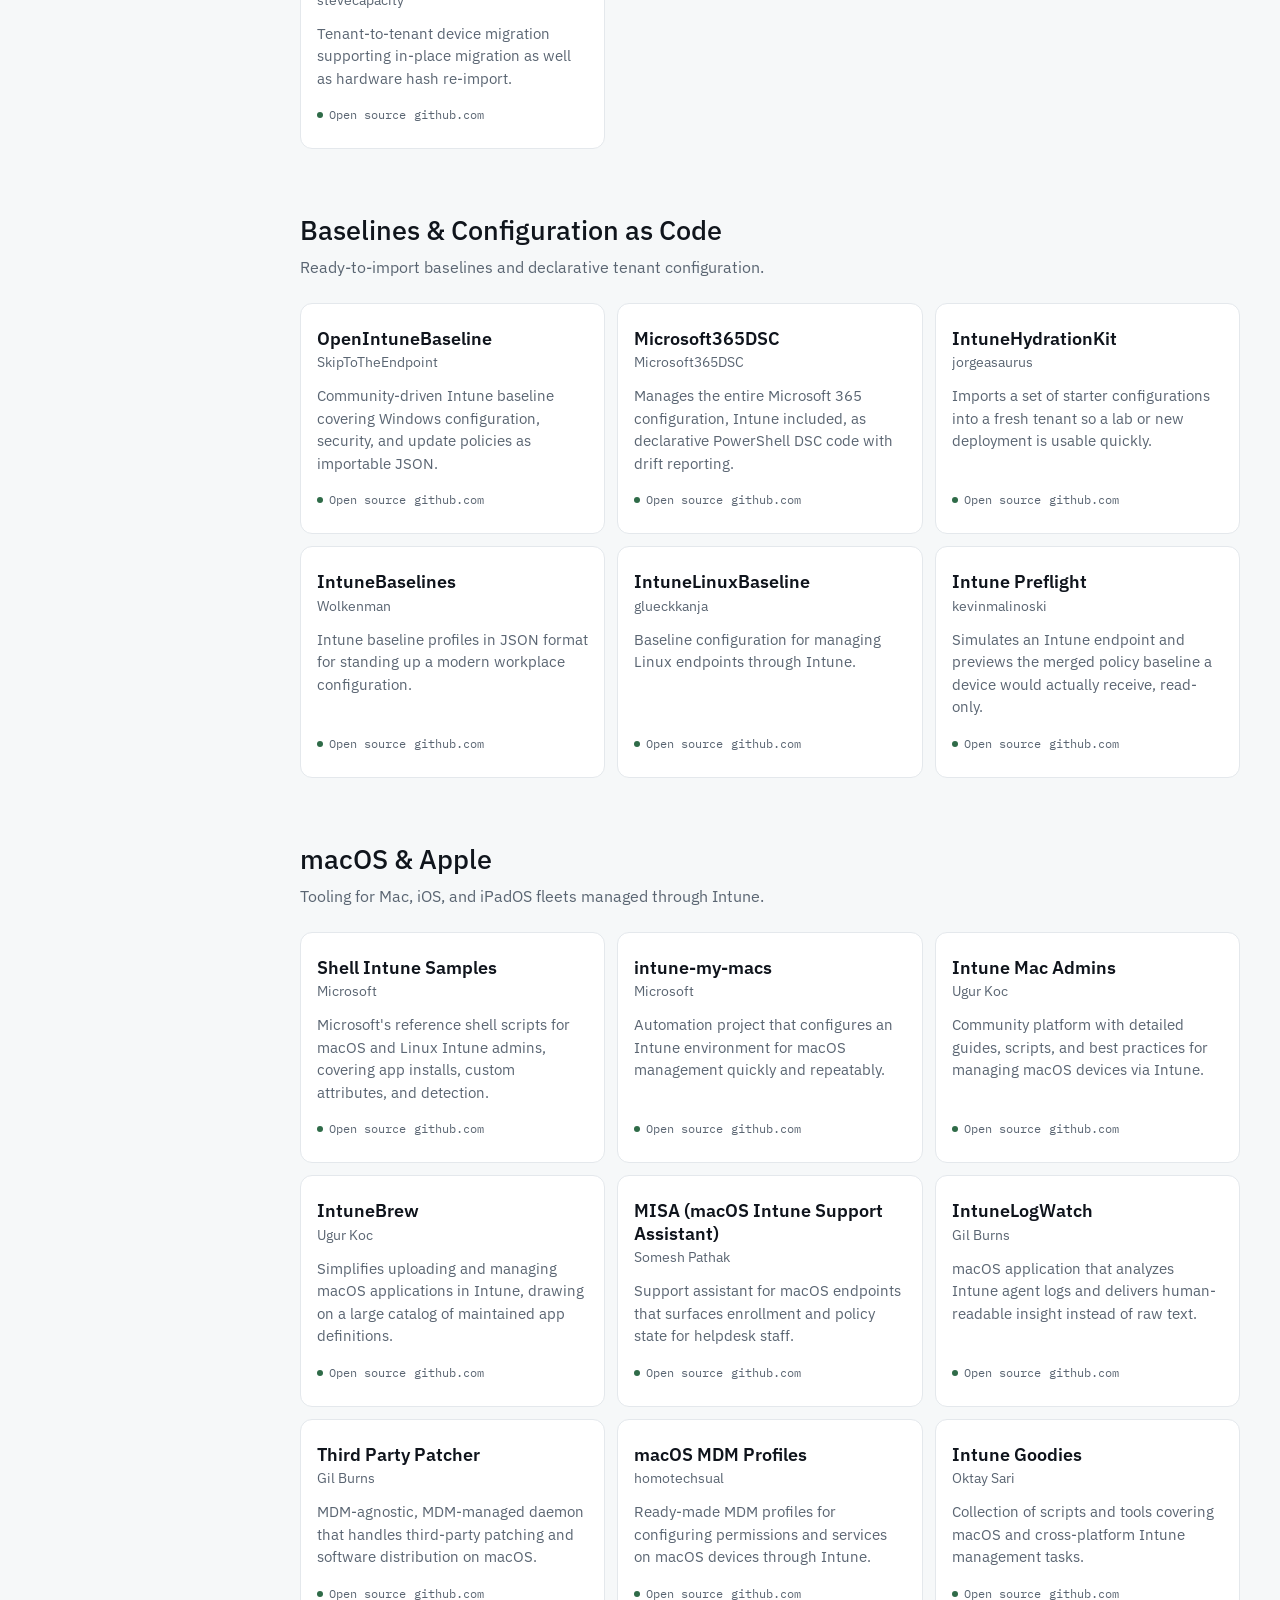
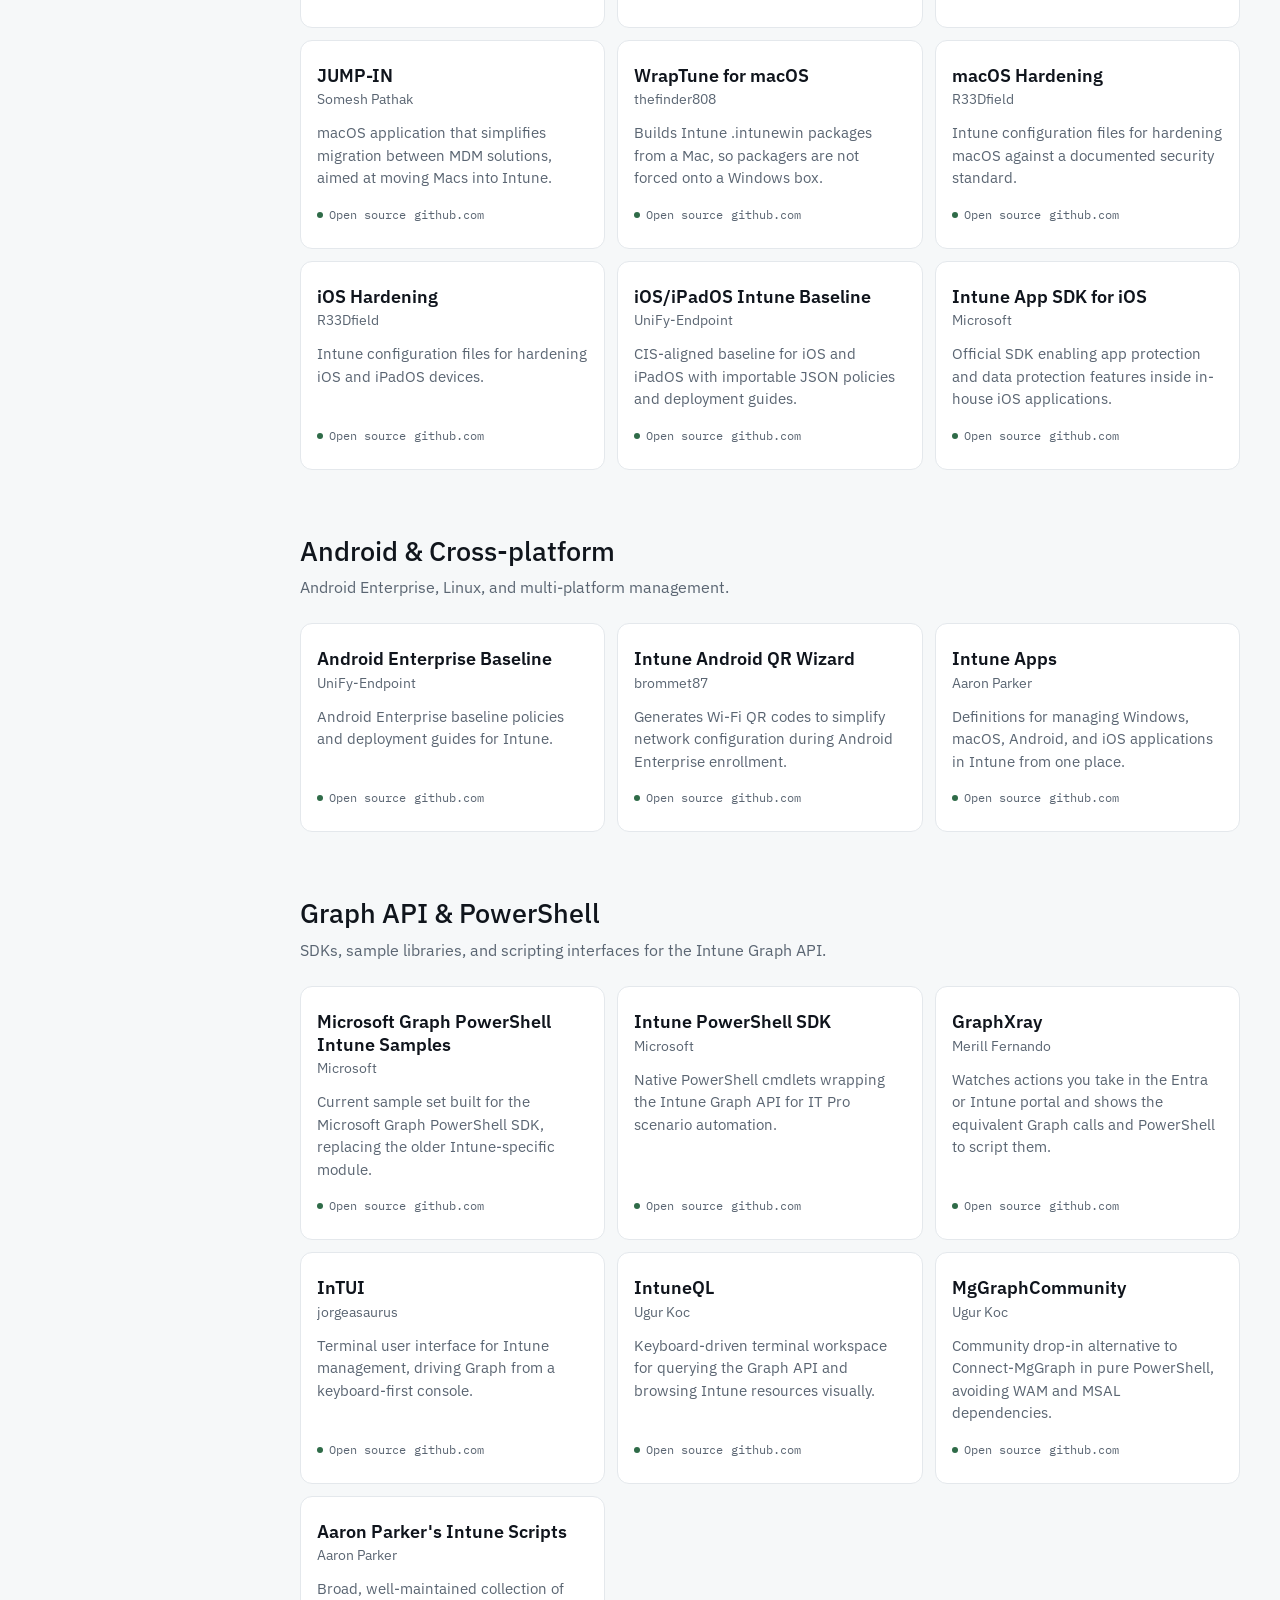
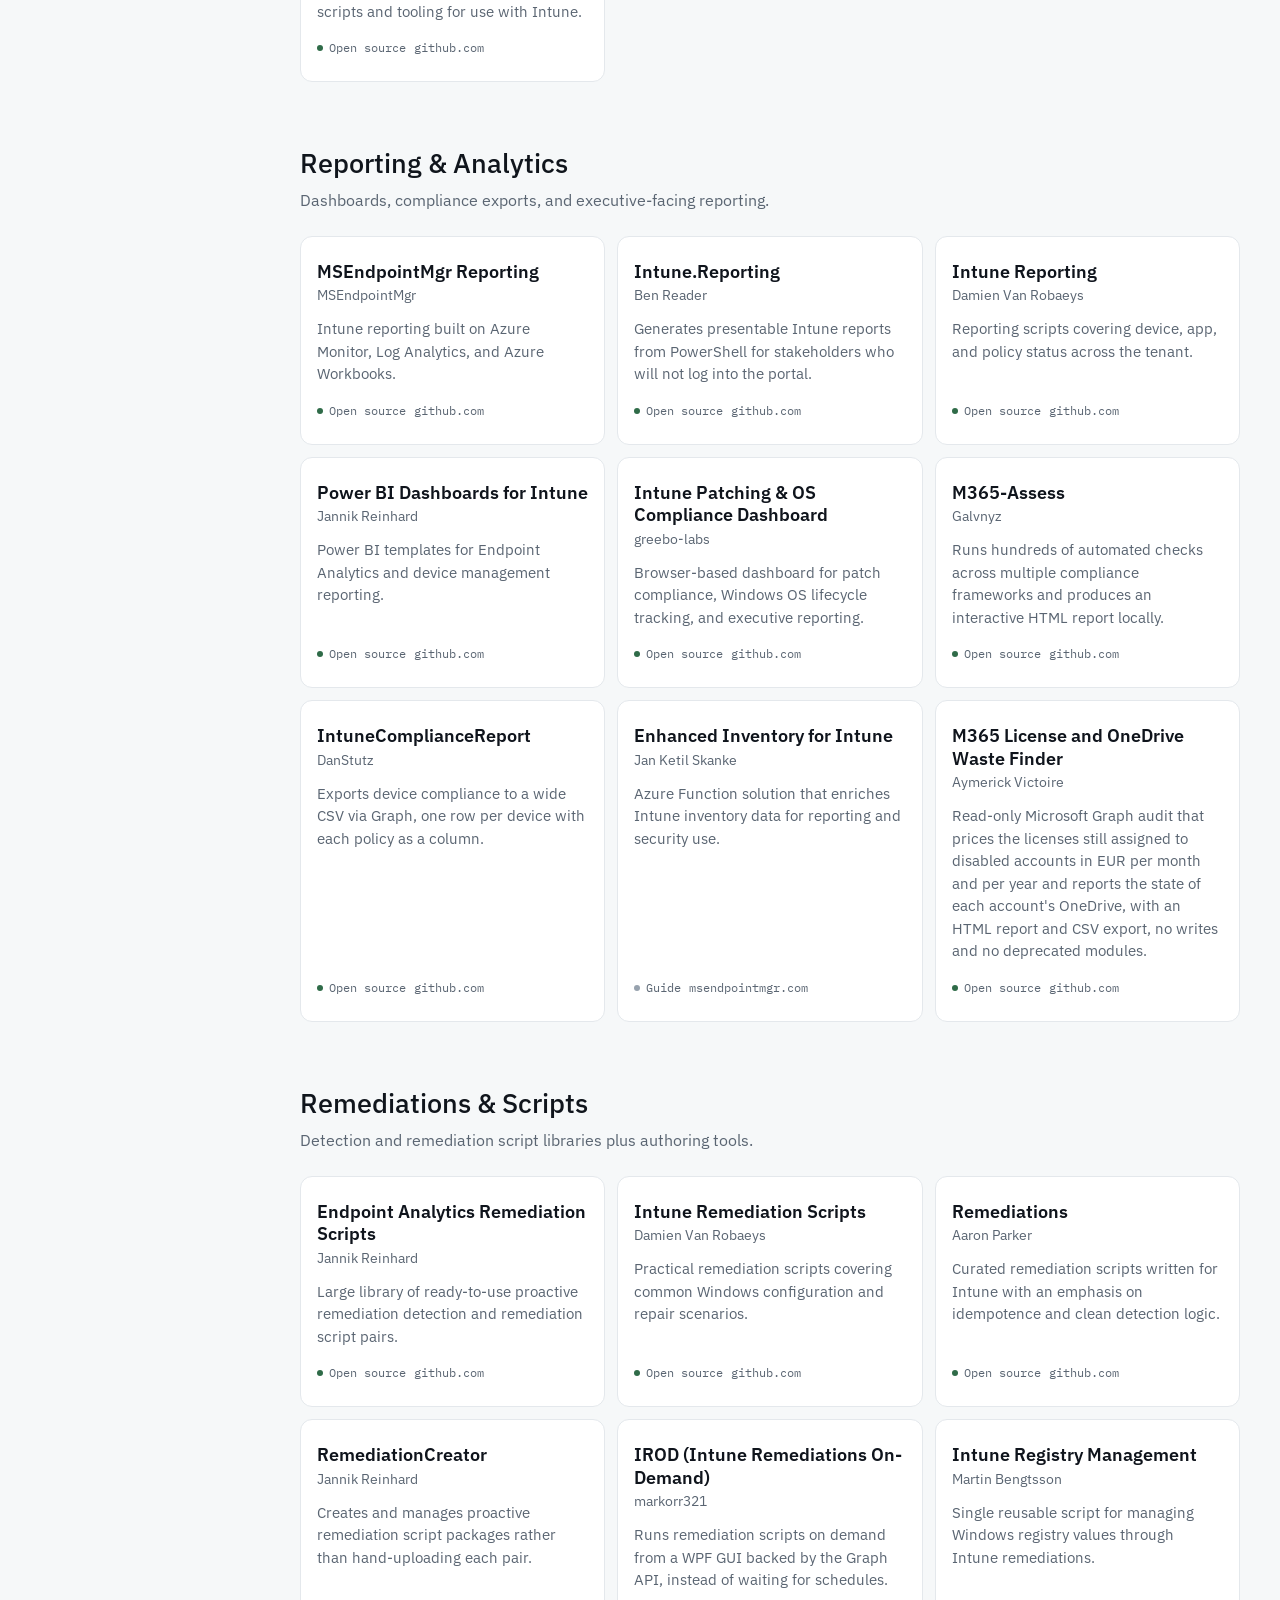
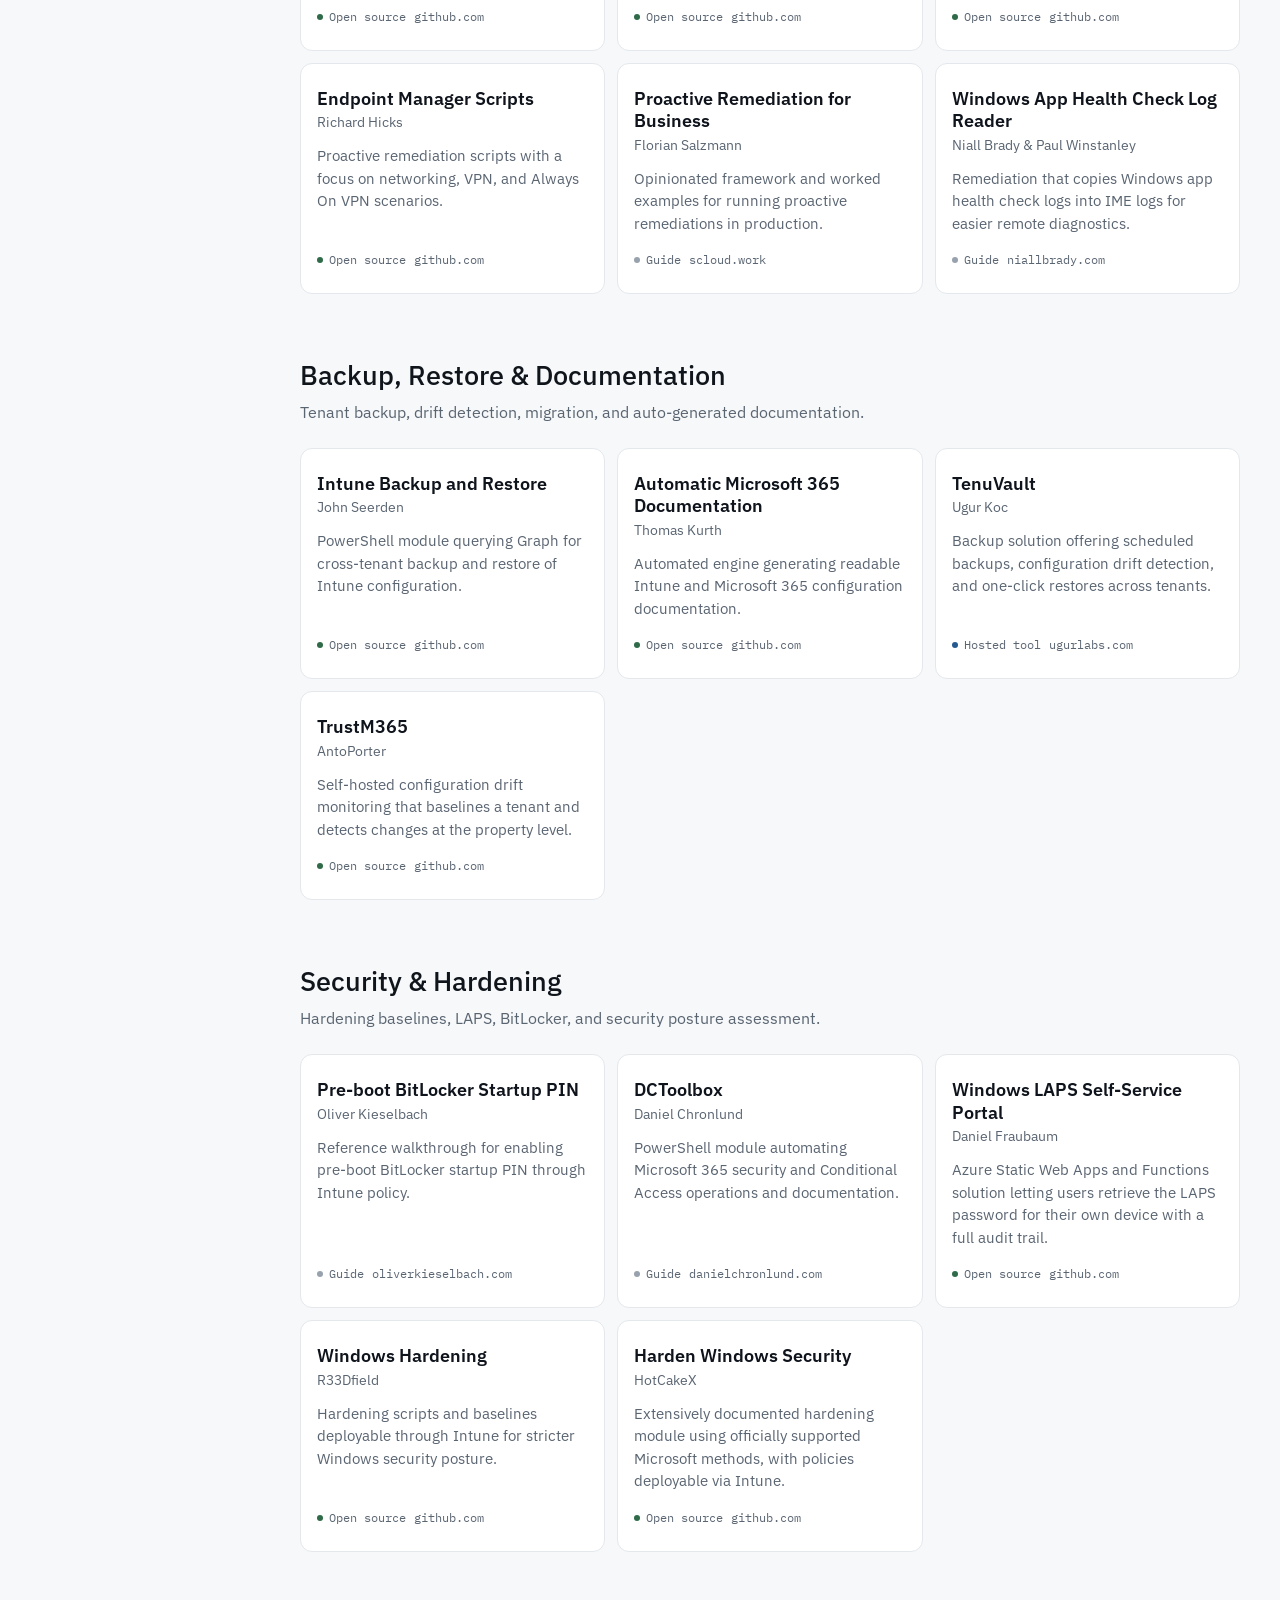
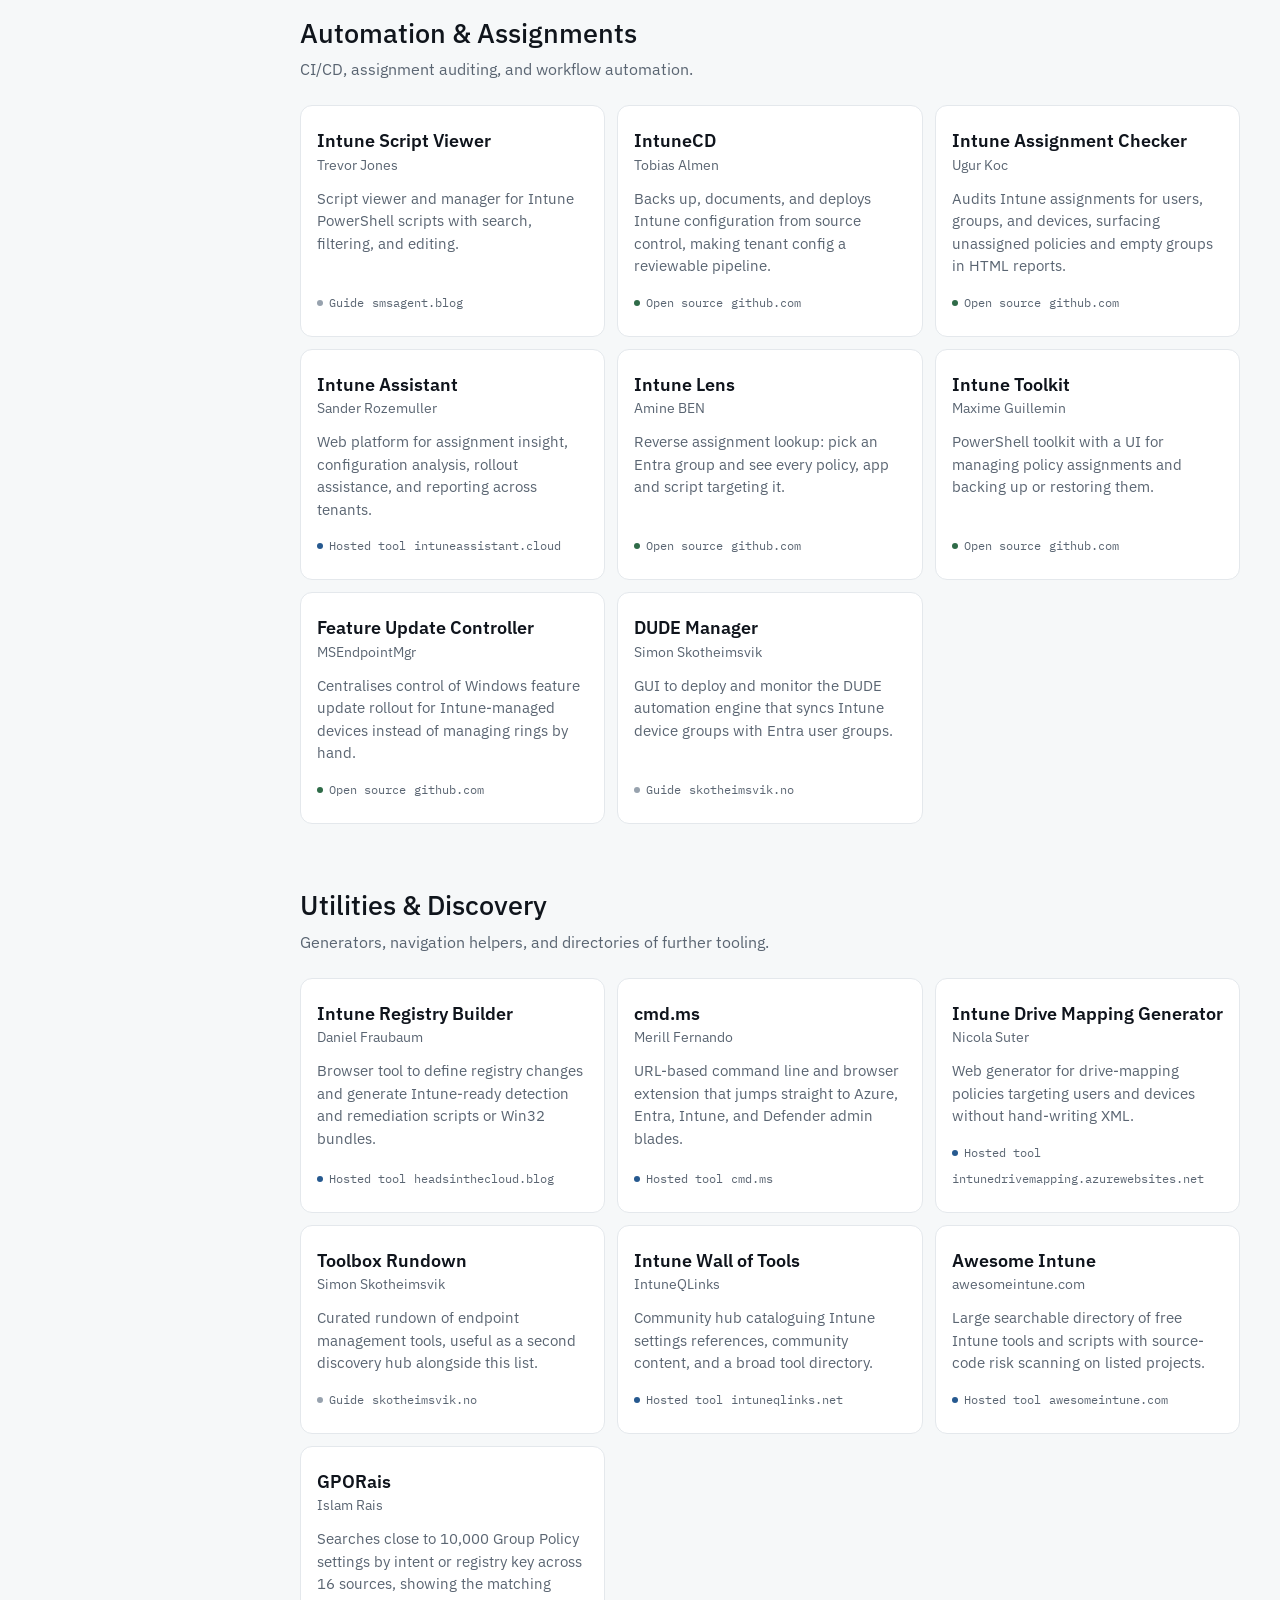
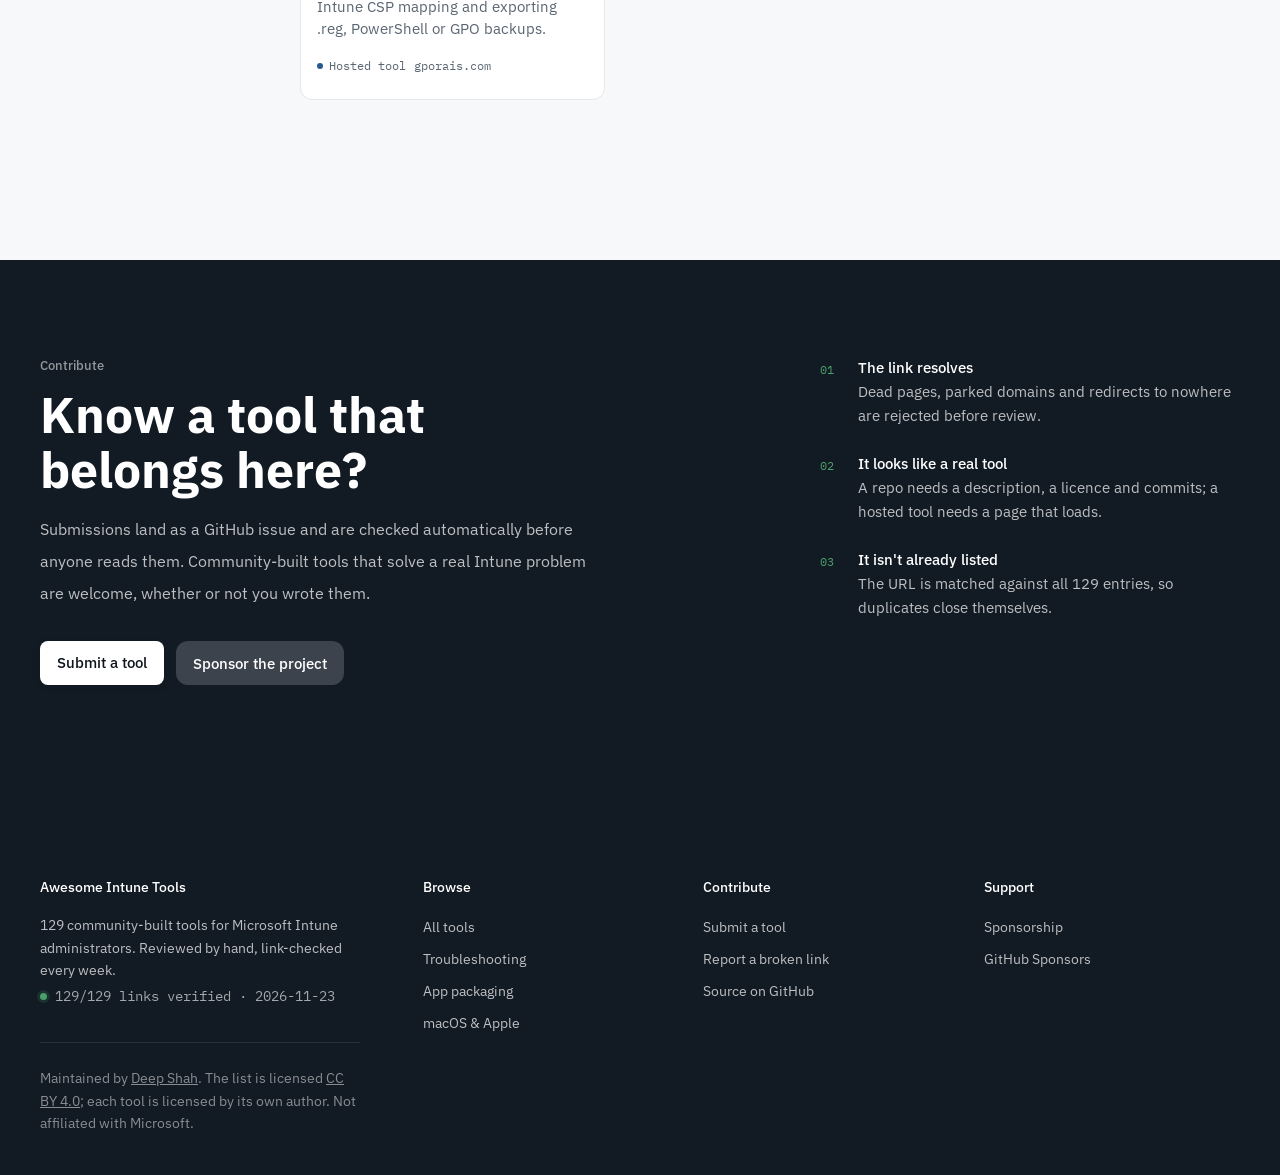
==== commit 9f0cb608: "Record weekly link check" ====
--- a/docs/index.html
+++ b/docs/index.html
@@ -56,7 +56,7 @@
       </div>
       <p class="tally" id="tally">Showing all 129 tools</p>
     </div>
-    <p class="verified">129 tools · every link re-checked weekly by CI</p>
+    <p class="verified">129/129 links verified · 2026-11-23</p>
 
     </div>
 
@@ -1037,7 +1037,7 @@
       <div>
         <h3>Awesome Intune Tools</h3>
         <p>129 community-built tools for Microsoft Intune administrators. Reviewed by hand, link-checked every week.</p>
-        <p class="verified">129 tools · every link re-checked weekly by CI</p>
+        <p class="verified">129/129 links verified · 2026-11-23</p>
       </div>
       <div>
         <h3>Browse</h3>
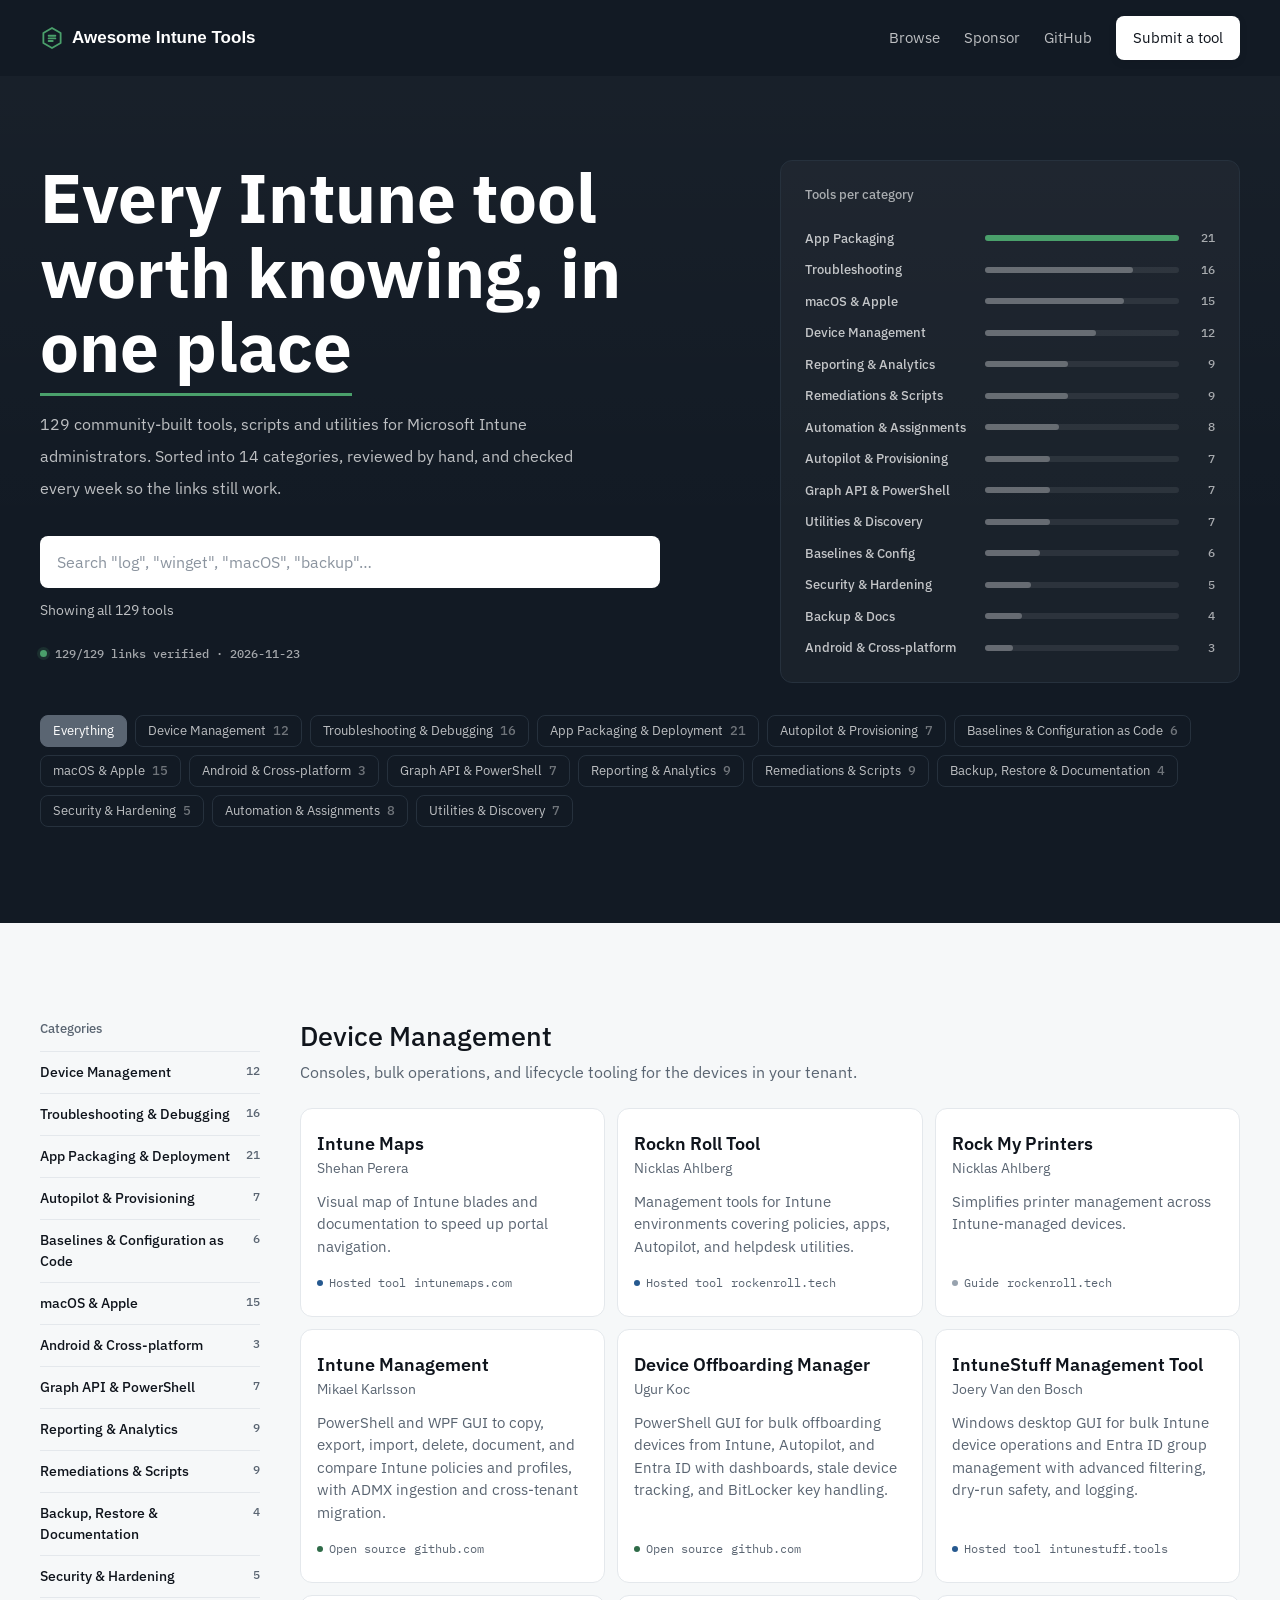
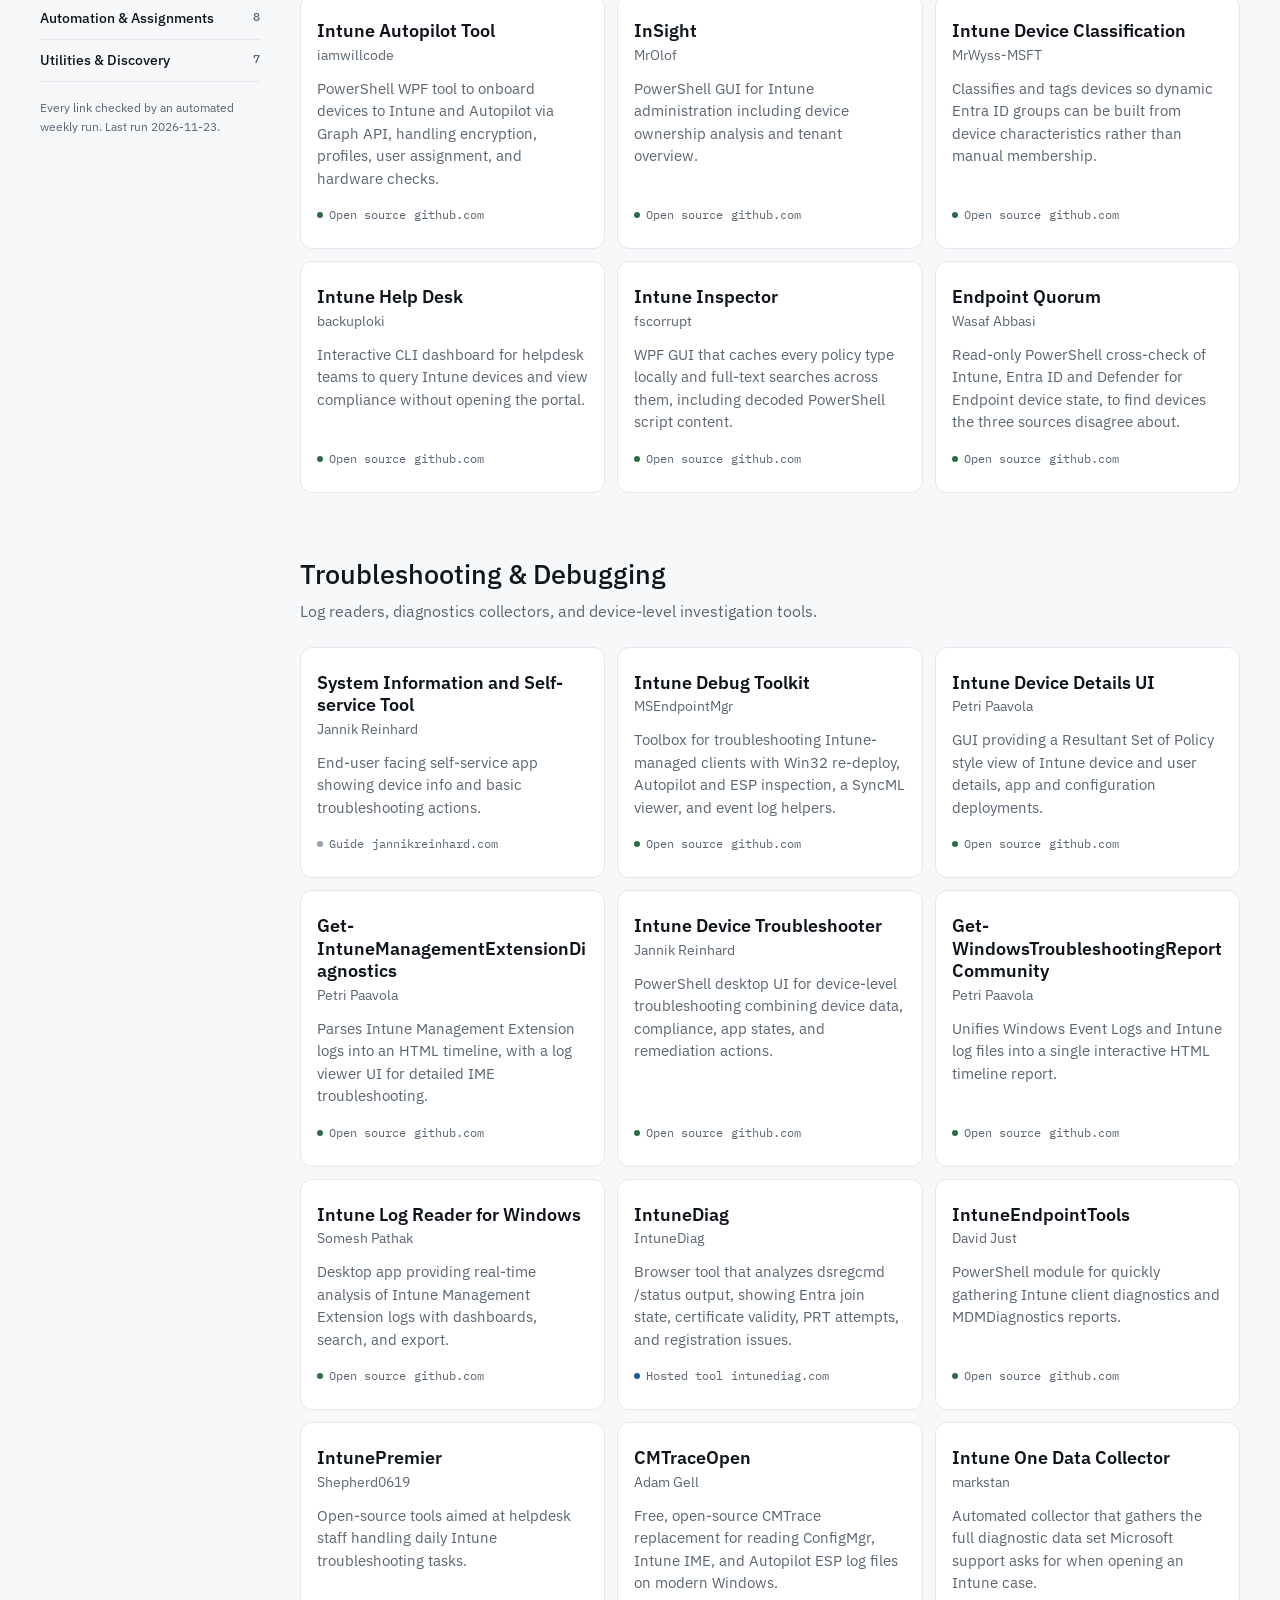
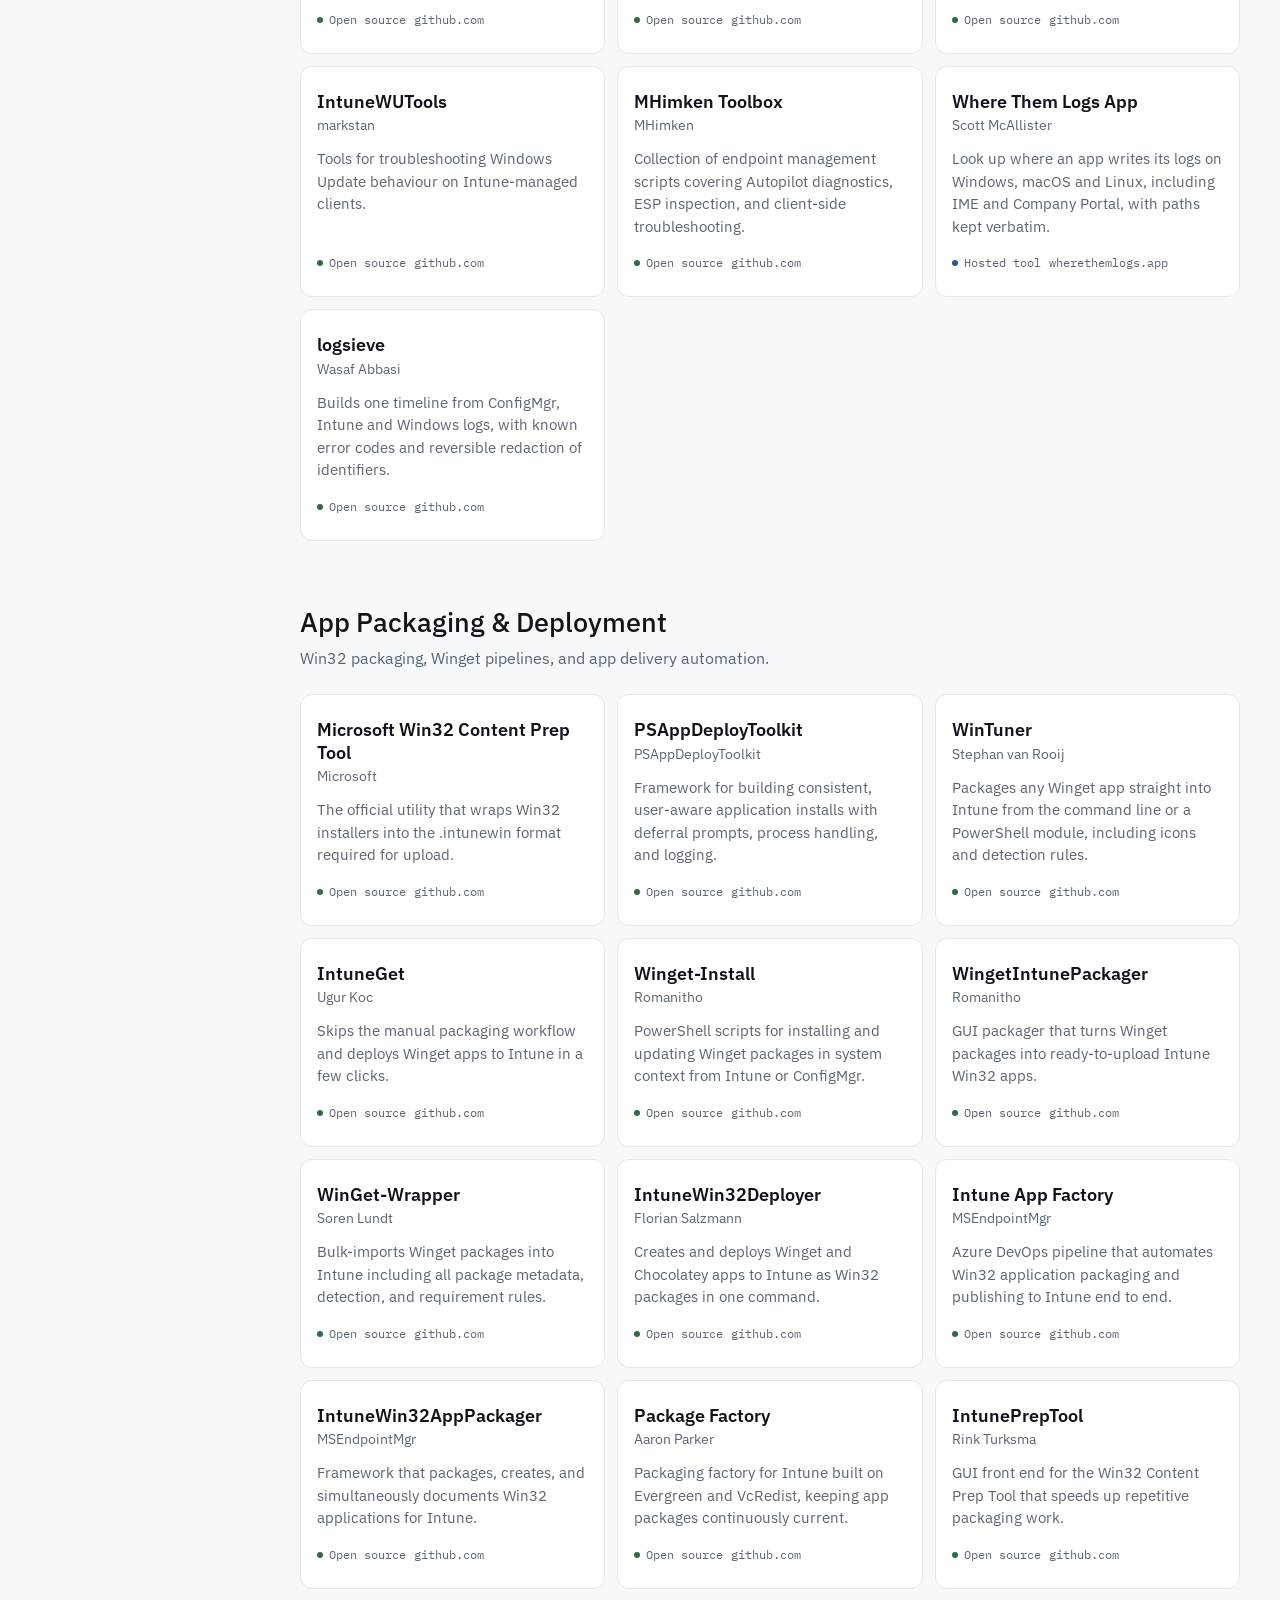
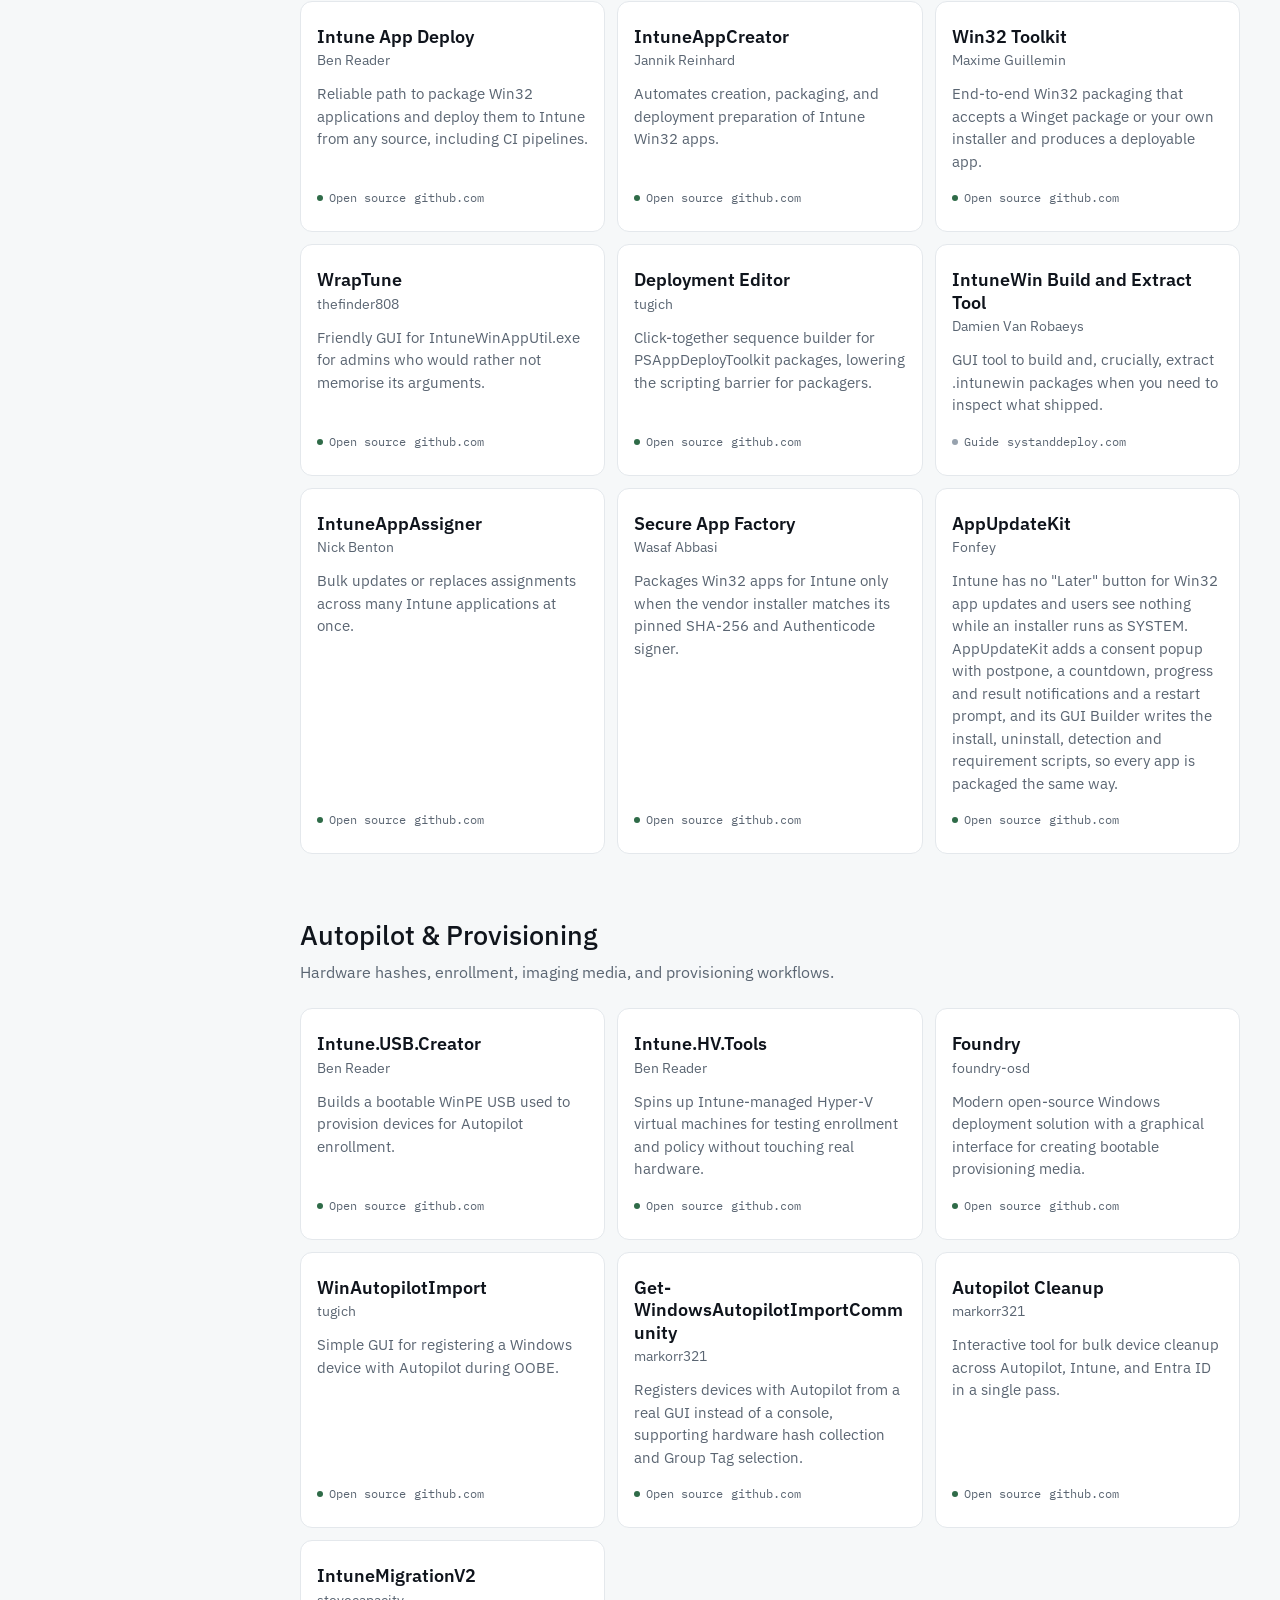
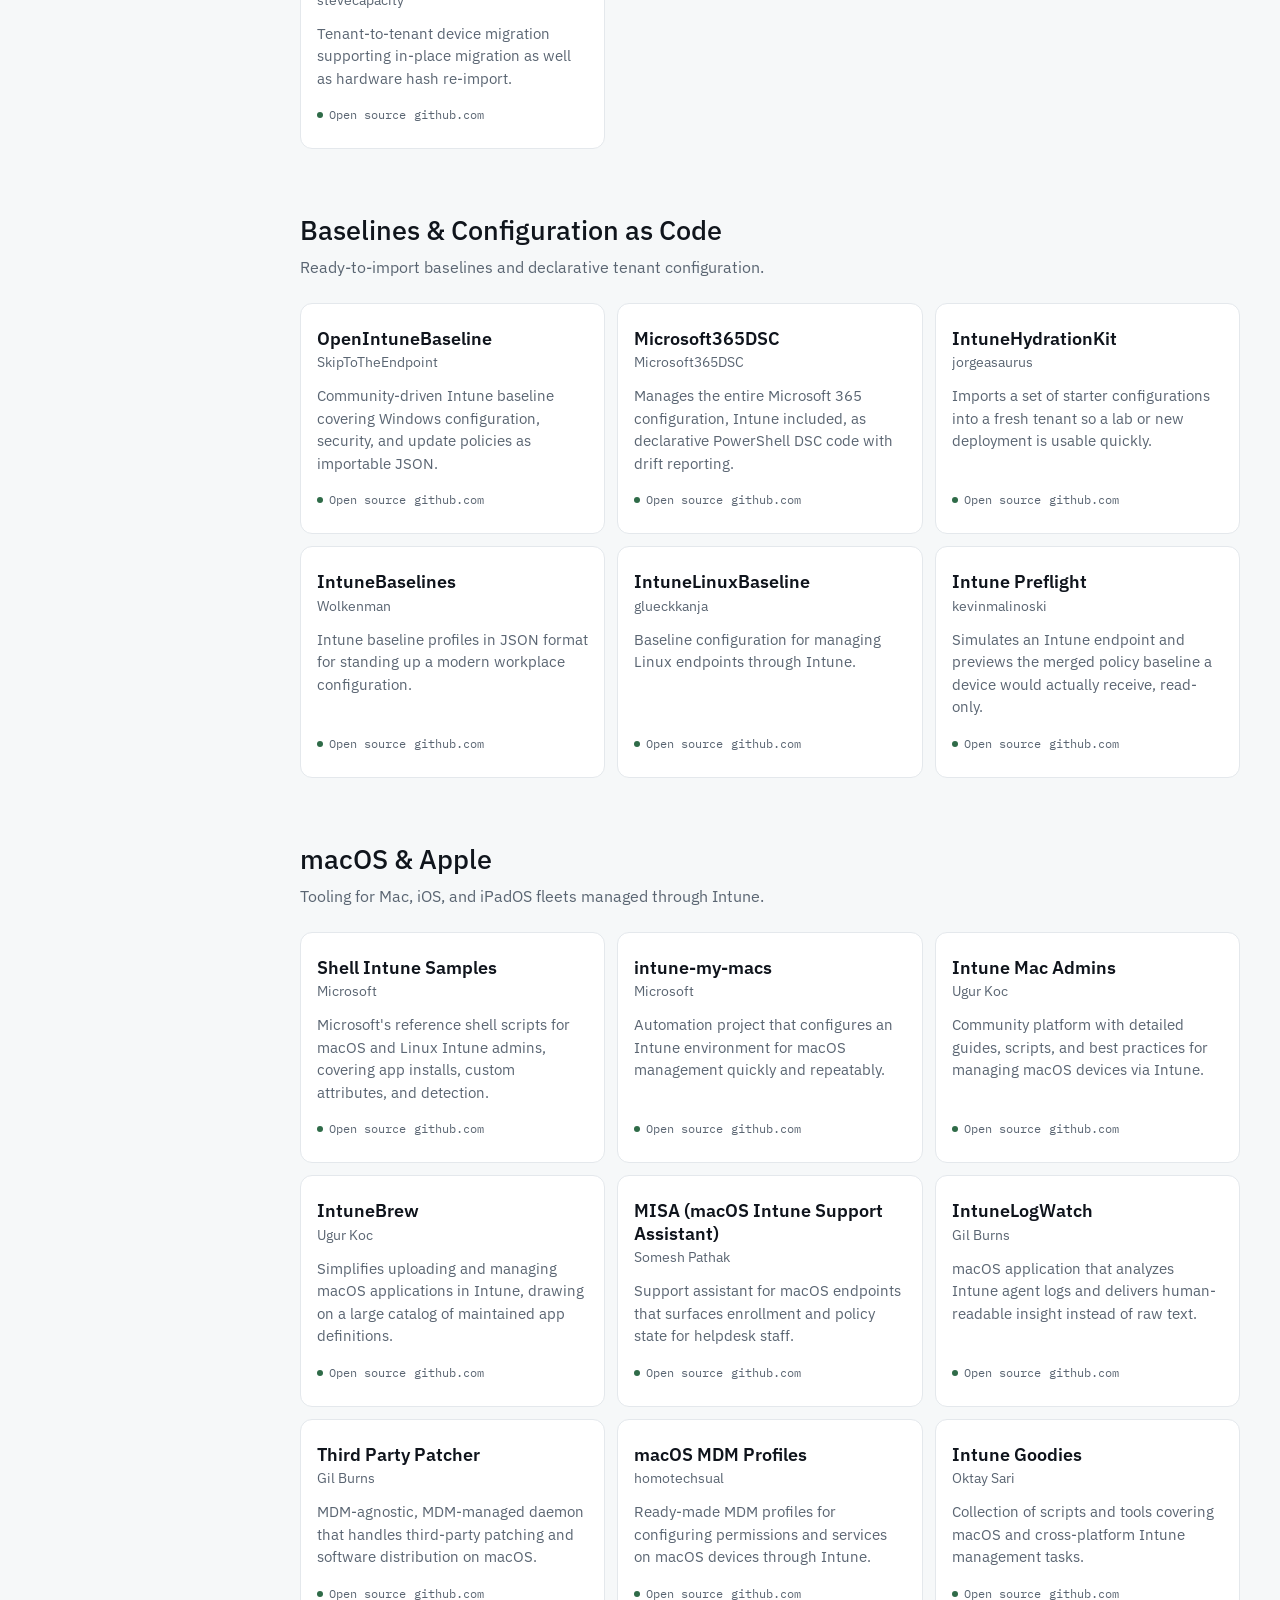
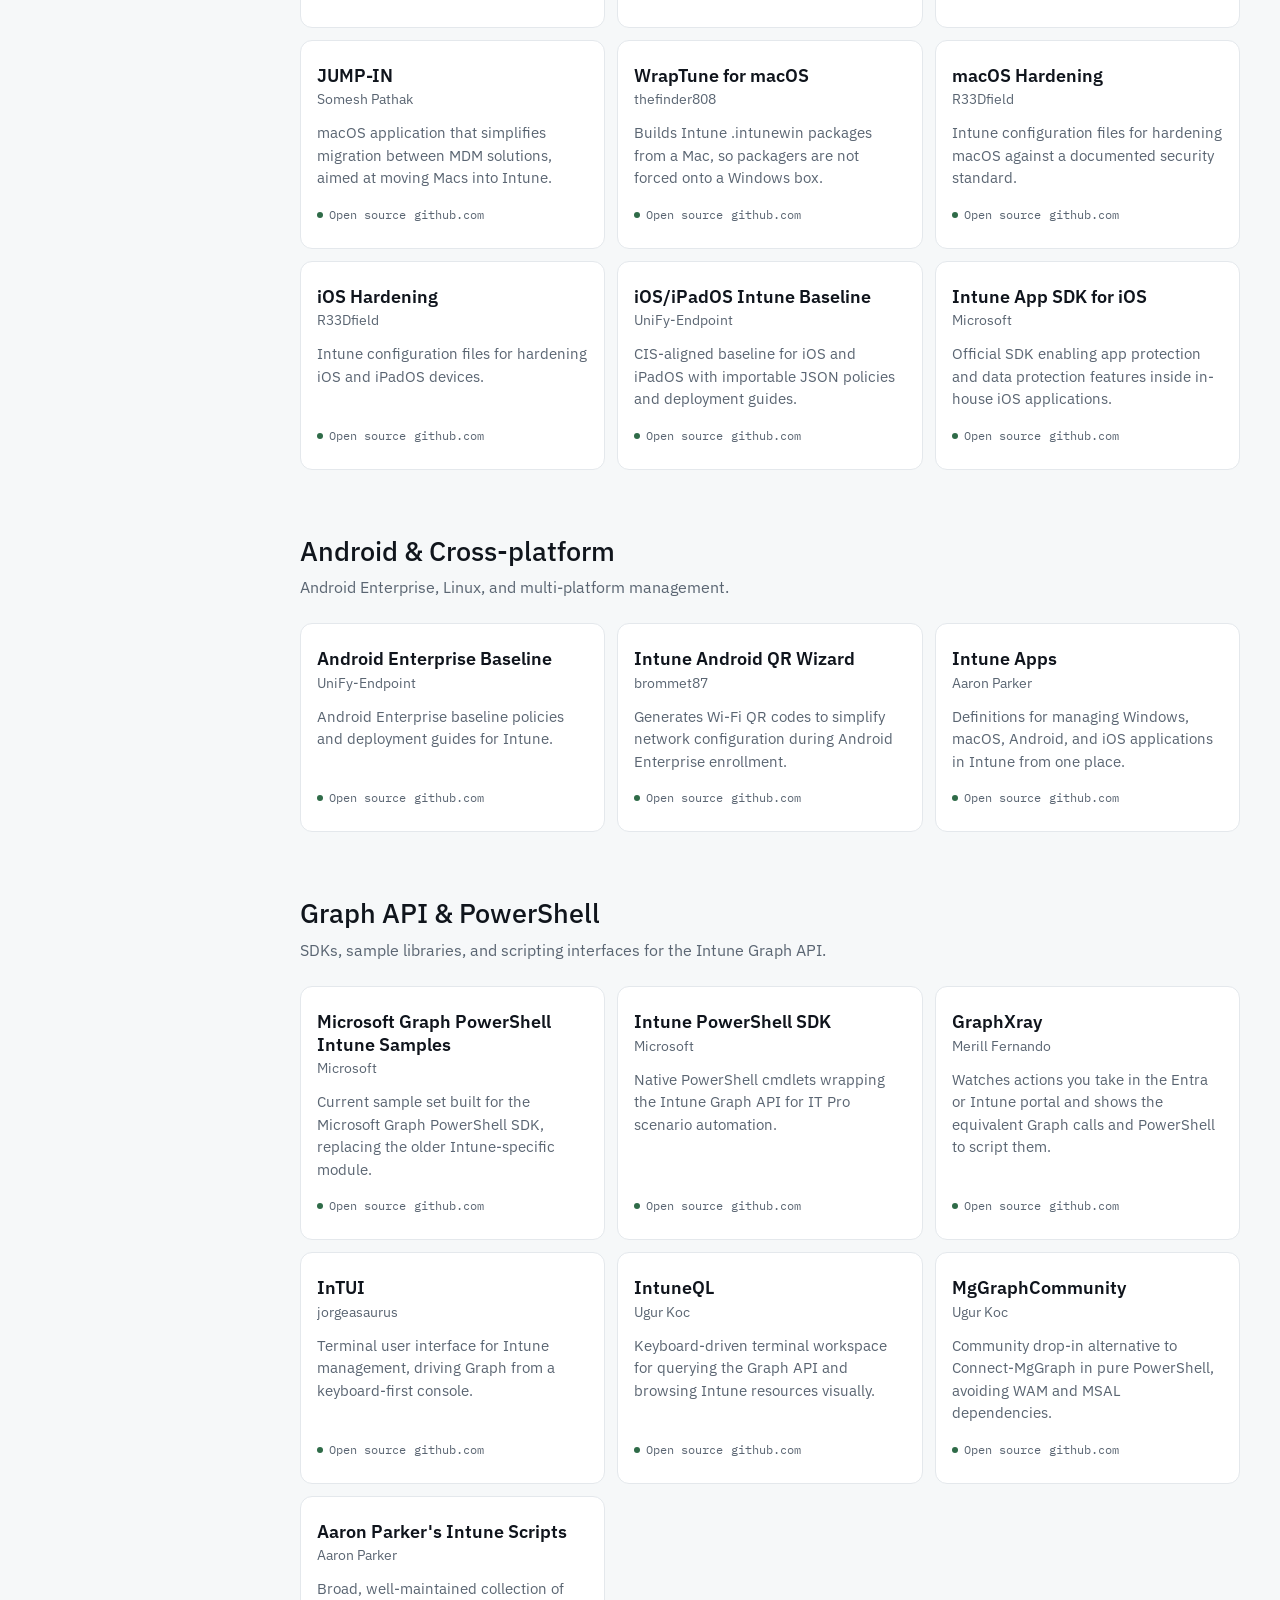
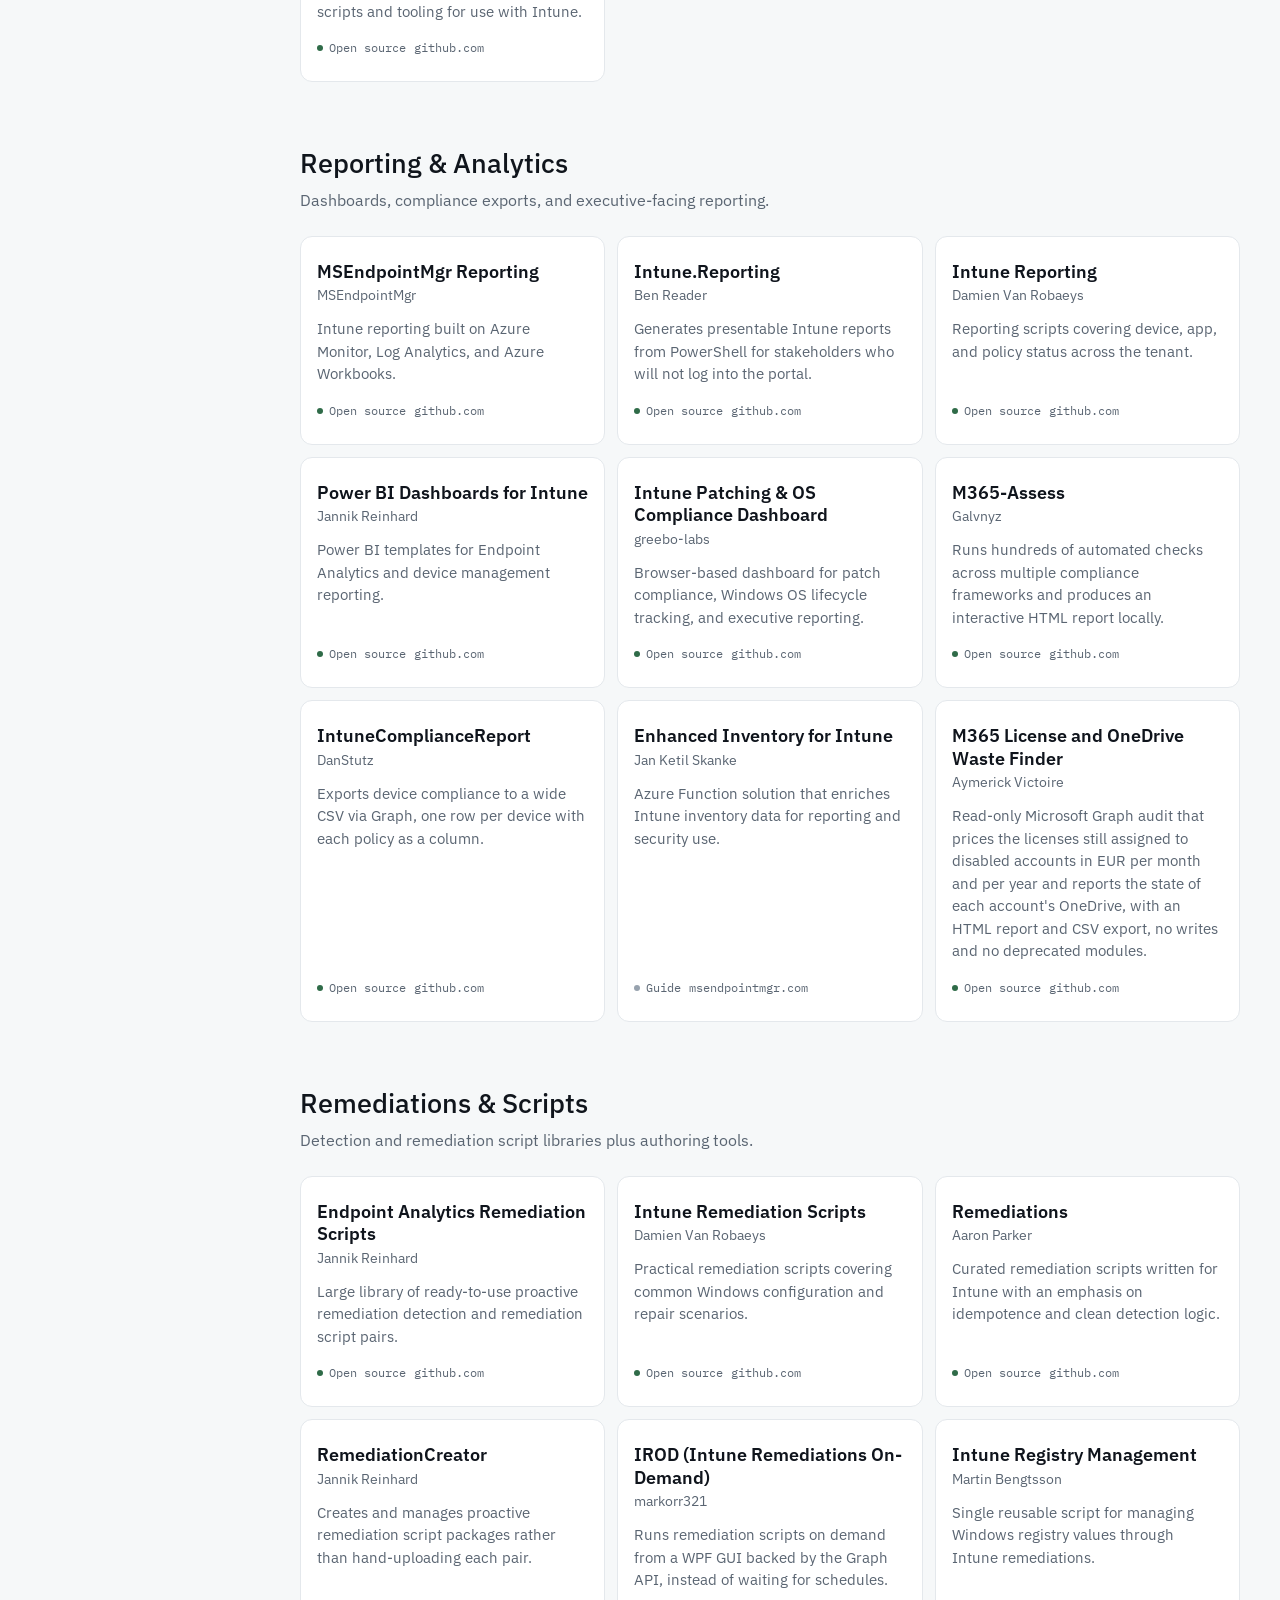
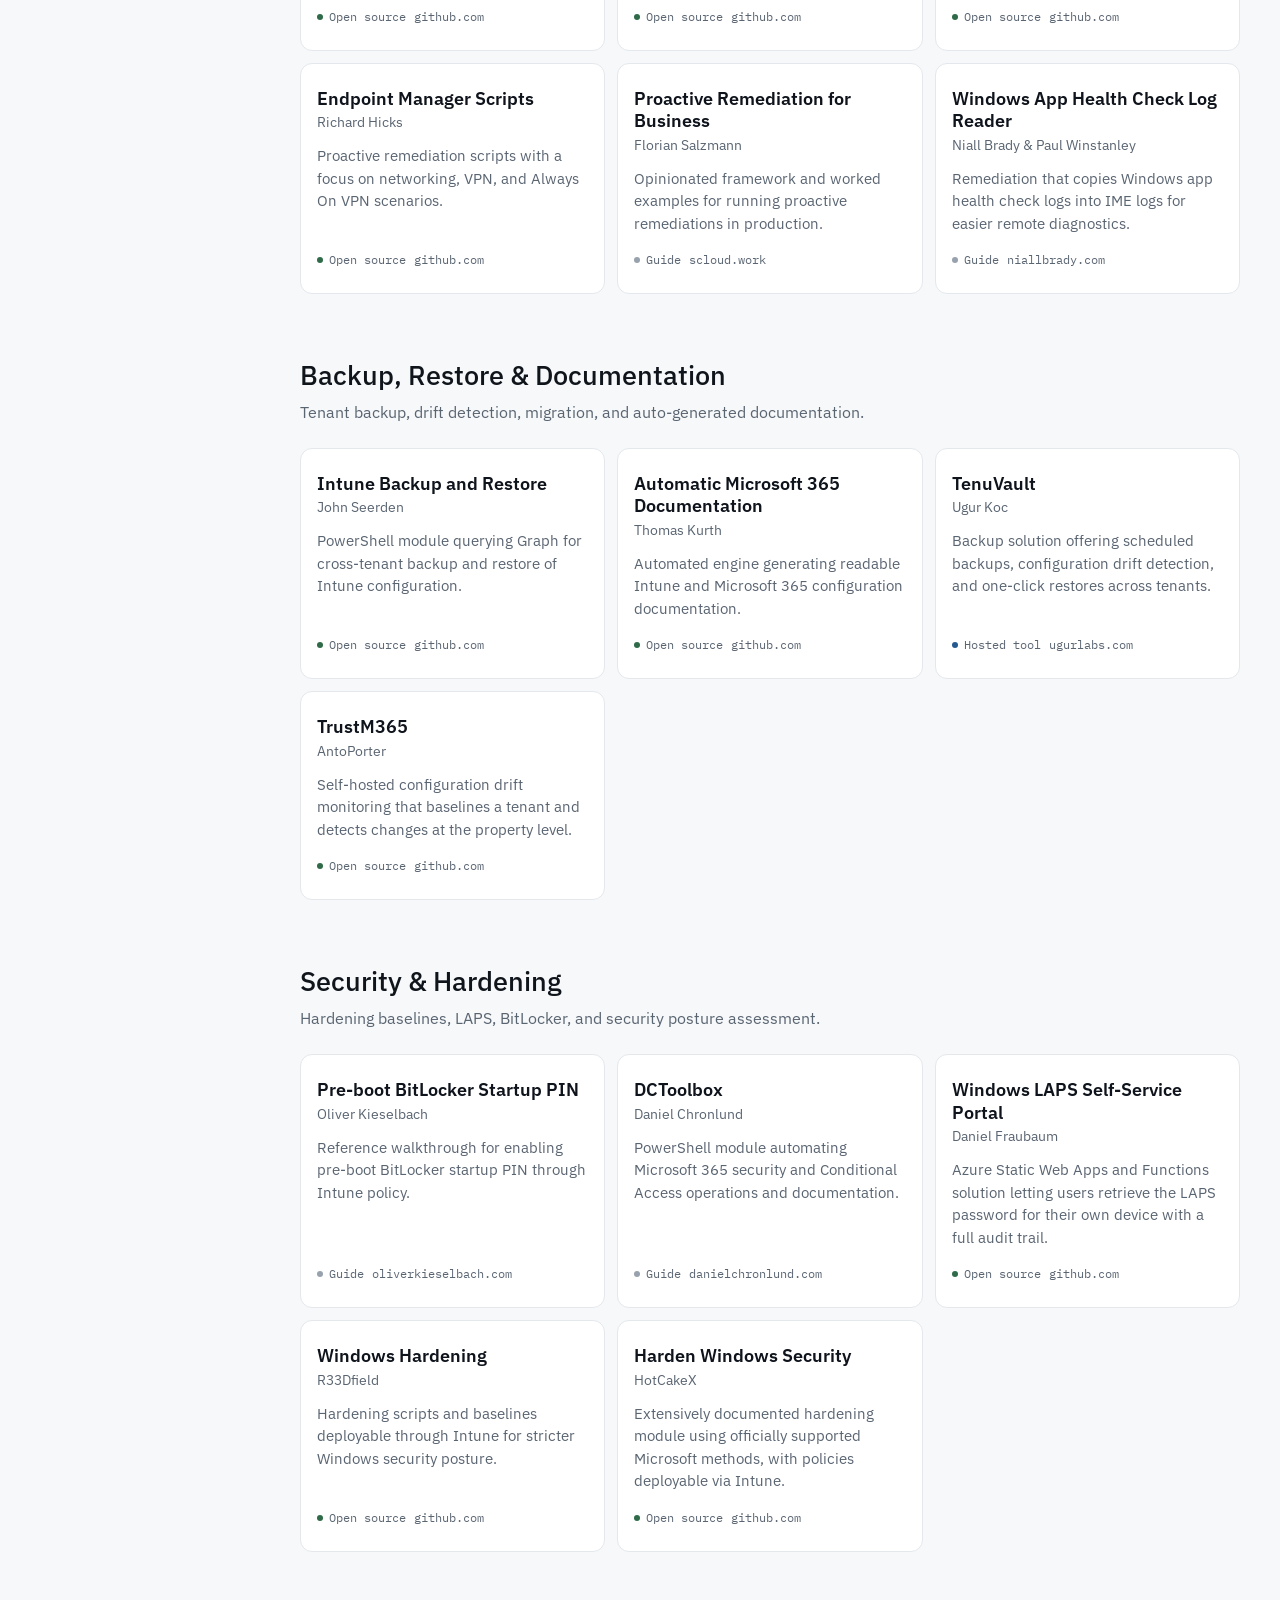
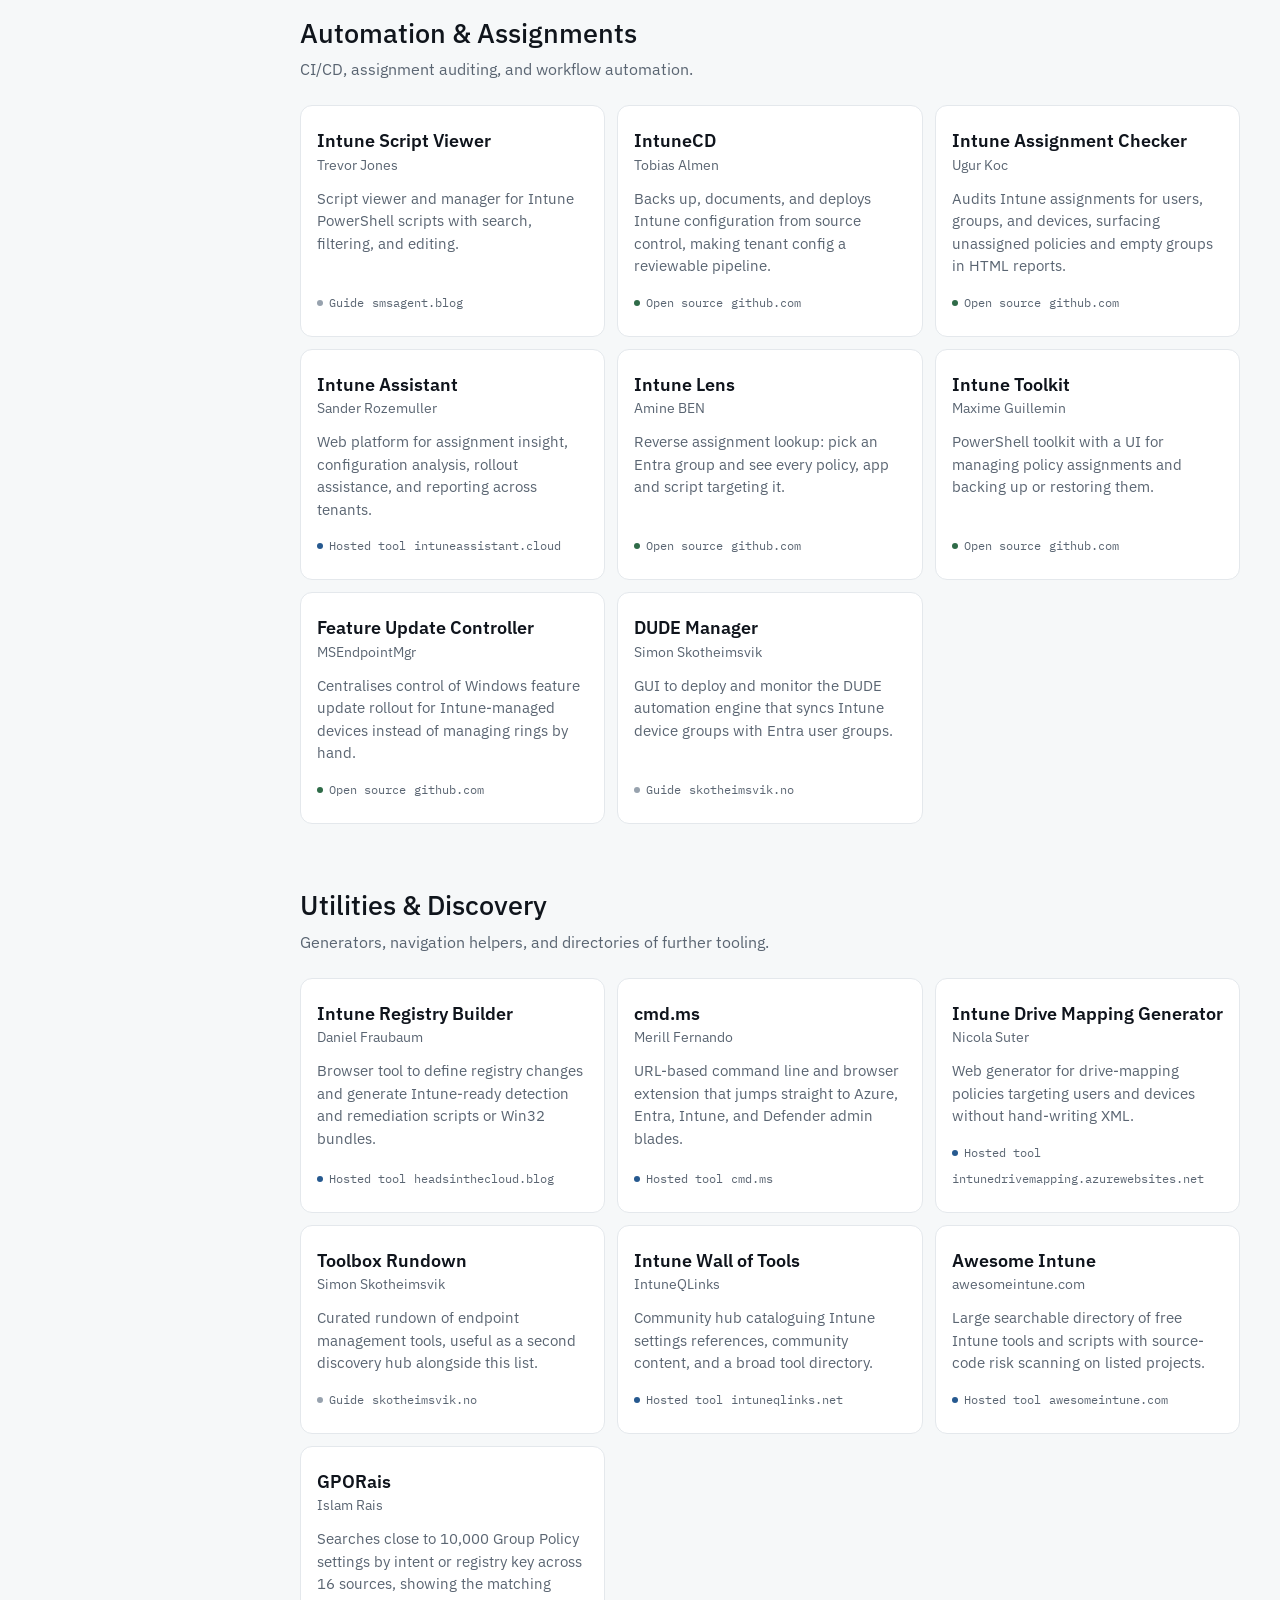
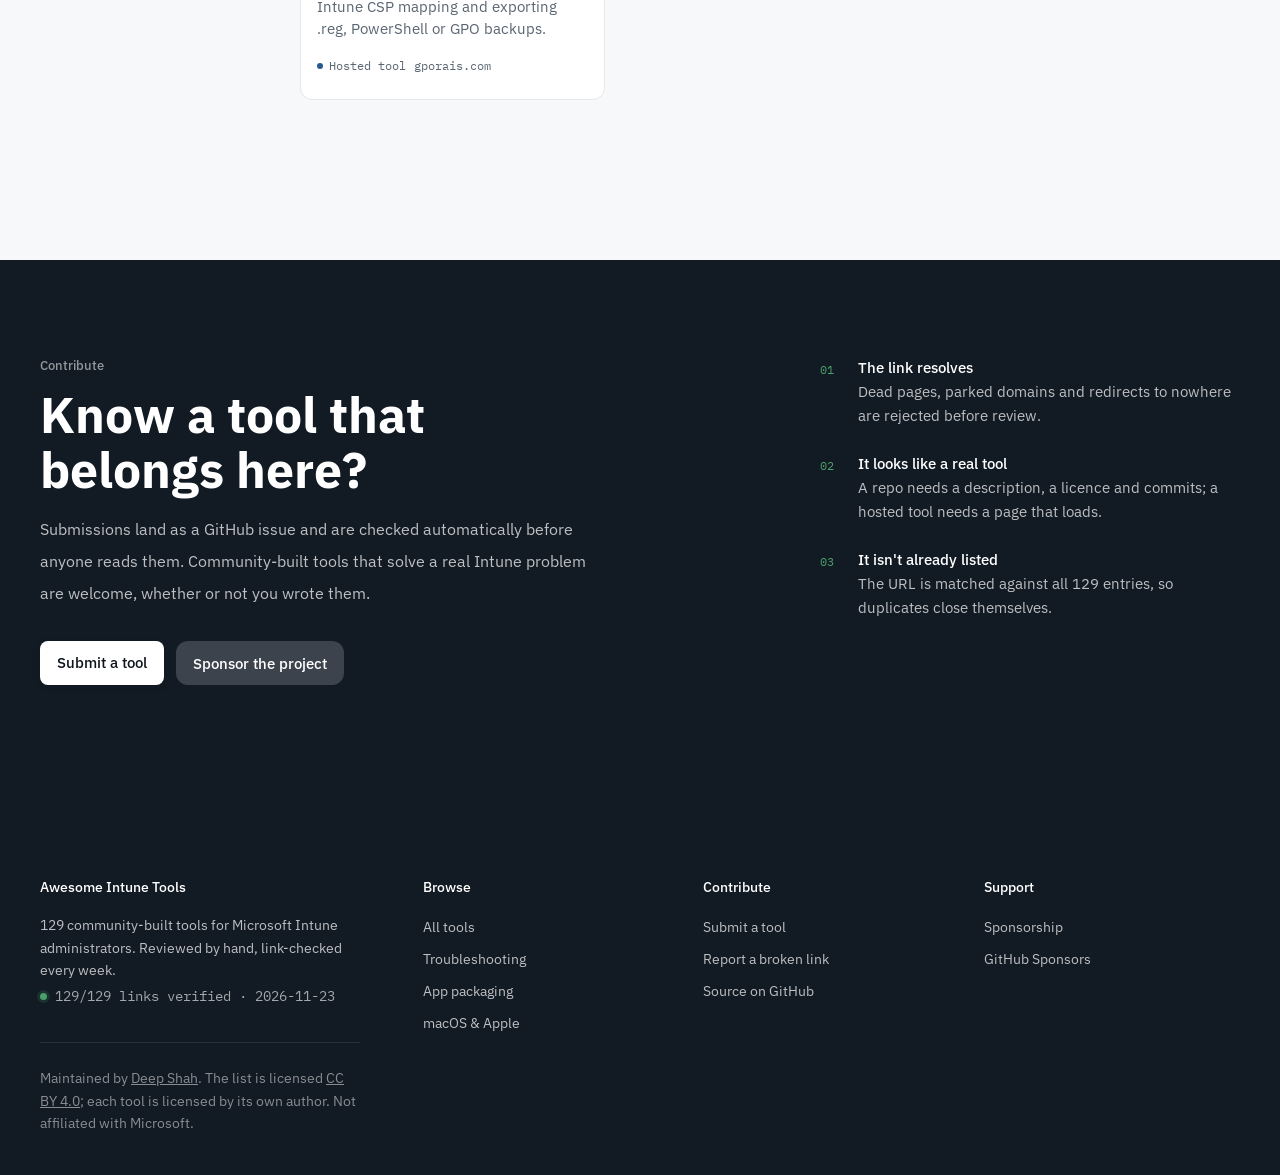
==== commit 3b8ddf4b: "Make the build reproducible so the weekly job cannot commit churn Every date on the site came from d" ====
--- a/docs/index.html
+++ b/docs/index.html
@@ -117,7 +117,7 @@
 <li><a href="#security">Security &amp; Hardening</a><span>5</span></li>
 <li><a href="#automation">Automation &amp; Assignments</a><span>8</span></li>
 <li><a href="#misc">Utilities &amp; Discovery</a><span>7</span></li></ul>
-      <p class="rail-note">Updated 2026-11-23. Every link is verified by an automated weekly check.</p>
+      <p class="rail-note">Every link checked by an automated weekly run. Last run 2026-11-23.</p>
     </aside>
 
     <main id="results">
--- a/docs/style.css
+++ b/docs/style.css
@@ -284,7 +284,7 @@
 .tiers { display: grid; grid-template-columns: repeat(auto-fit, minmax(260px, 1fr)); gap: var(--xl); margin: 40px 0; }
 .tier { background: #fff; border: 1px solid var(--hairline-cloud); border-radius: var(--r-xl); padding: var(--xxl); display: flex; flex-direction: column; }
 .tier h3 { font-size: 24px; font-weight: 500; margin-bottom: var(--md); }
-.tier p { font-size: 16px; font-weight: 400; color: var(--ink-muted); line-height: 1.6; margin: 0; flex: 1; }
+.tier p { font-size: 16px; font-weight: 400; color: var(--ink-muted); line-height: 1.6; margin: 0; }
 .tier ul { list-style: none; margin: var(--lg) 0 0; padding: 0; }
 .tier li { font-size: 14px; font-weight: 400; color: var(--ink-muted); padding-left: var(--lg); position: relative; margin-bottom: var(--sm); }
 .tier li::before { content: ""; position: absolute; left: 0; top: 9px; width: 6px; height: 6px; border-radius: var(--r-full); background: var(--ink-muted); }
@@ -293,7 +293,7 @@
 .tier-featured p, .tier-featured li { color: var(--on-dark-muted); }
 .tier-featured li::before { background: var(--accent); }
 
-.callout { background: #fff; border: 1px solid var(--hairline-cloud); border-left: 3px solid var(--accent); border-radius: var(--r-md); padding: var(--xl); margin: 40px 0; }
+.callout { background: #fff; border: 1px solid var(--hairline-cloud); border-left: 3px solid var(--accent); border-radius: var(--r-md); padding: var(--xl); margin: 40px 0; max-width: 820px; }
 .callout h2 { font-size: 20px; font-weight: 600; margin-bottom: var(--sm); }
 .callout p { font-size: 16px; font-weight: 400; color: var(--ink-muted); line-height: 1.6; margin: 0; max-width: 70ch; }
 
@@ -358,7 +358,7 @@
 }
 .dist ul { list-style: none; margin: 0; padding: 0; display: grid; gap: 12px; }
 .dist li {
-  display: grid; grid-template-columns: 150px minmax(0, 1fr) 24px;
+  display: grid; grid-template-columns: 168px minmax(0, 1fr) 24px;
   align-items: center; gap: var(--md);
 }
 .dist-label {
@@ -411,7 +411,7 @@
   .band-grid { grid-template-columns: minmax(0, 1fr); gap: 40px; }
 }
 @media (max-width: 767px) {
-  .dist li { grid-template-columns: 112px minmax(0, 1fr) 24px; }
+  .dist li { grid-template-columns: 128px minmax(0, 1fr) 24px; }
 }
 
 /* one swipeable row beats fourteen stacked chips on a phone */
